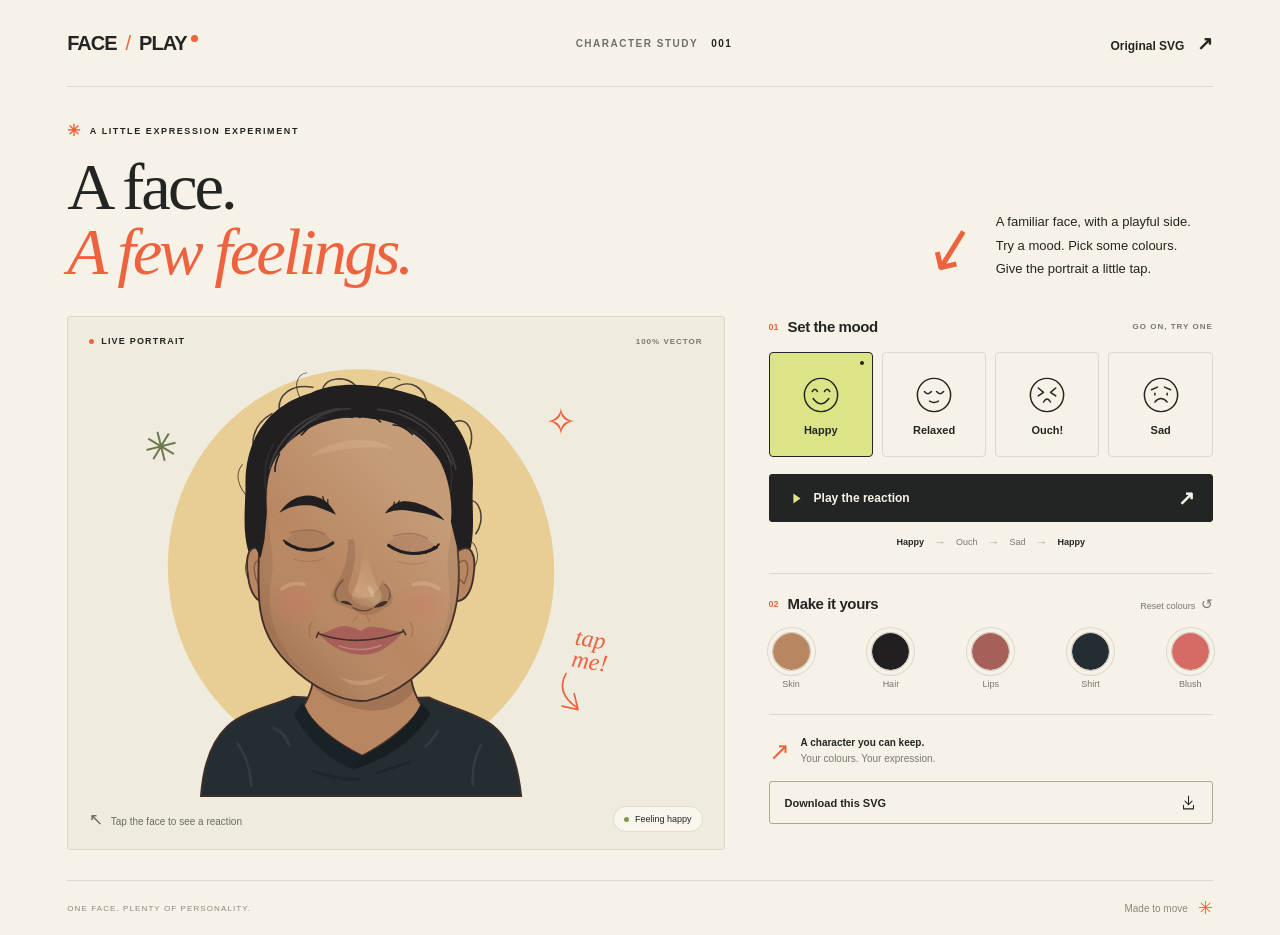
==== index.html @ 2049d08e "Add editable face demo with automatic Pages deployment" ====
<!doctype html>
<html lang="en">
<head>
  <meta charset="utf-8">
  <meta name="viewport" content="width=device-width, initial-scale=1">
  <meta name="theme-color" content="#f7f2e7">
  <meta name="description" content="A playful, editable portrait. Explore expressions, change the palette, and take your character with you.">
  <title>Face / Play — A little character study</title>
  <link rel="stylesheet" href="preview.css">
  <script src="face-rig.js" defer></script>
  <script src="preview.js" defer></script>
</head>
<body>
  <div class="page-shell">
    <header class="masthead">
      <a class="wordmark" href="#main" aria-label="Face Play home">FACE <span>/</span> PLAY<span class="wordmark-dot" aria-hidden="true"></span></a>
      <span class="edition">CHARACTER STUDY <span>001</span></span>
      <a class="source-link" href="portrait.svg" download>Original SVG <span aria-hidden="true">↗</span></a>
    </header>

    <main id="main">
      <section class="intro" aria-labelledby="page-title">
        <div>
          <p class="eyebrow"><span class="tiny-spark" aria-hidden="true">✳</span> A LITTLE EXPRESSION EXPERIMENT</p>
          <h1 id="page-title">A face.<br><em>A few feelings.</em></h1>
        </div>
        <div class="intro-note">
          <span class="note-arrow" aria-hidden="true">↙</span>
          <p>A familiar face, with a playful side.<br>Try a mood. Pick some colours.<br>Give the portrait a little tap.</p>
        </div>
      </section>

      <div class="studio">
        <section class="portrait-panel" aria-label="Interactive portrait">
          <div class="stage-topline"><span><span class="live-dot" aria-hidden="true"></span> LIVE PORTRAIT</span><span class="artwork-label">100% VECTOR</span></div>
          <div class="portrait-stage" id="portrait-stage" role="button" tabindex="0" aria-label="Tap the portrait to play a surprised, sad, then happy reaction" aria-describedby="tap-hint">
            <div class="portrait-halo" aria-hidden="true"></div>
            <span class="stage-doodle doodle-one" aria-hidden="true">✳</span>
            <span class="stage-doodle doodle-two" aria-hidden="true">✧</span>
            <div class="portrait-art"><svg xmlns="http://www.w3.org/2000/svg" id="portrait" width="600" height="720" viewBox="0 0 600 720" fill="none" data-expression="happy" data-side="left" role="img" aria-labelledby="portrait-title portrait-description">
  <title id="portrait-title">A happy caricature portrait</title>
  <desc id="portrait-description">An editable vector caricature with swept-back dark hair, a broad forehead, expressive eyebrows, closed eyes, a rounded nose, a soft smile, and a charcoal T-shirt. Change data-expression to happy, relaxed, slapped, or sad. Every shape is a vector path.</desc>
  <defs>
    <linearGradient id="face-light" x1="382" y1="230" x2="155" y2="450" gradientUnits="userSpaceOnUse">
      <stop stop-color="#fff1d6" stop-opacity=".19"/><stop offset=".6" stop-color="#fff1d6" stop-opacity="0"/><stop offset="1" stop-color="#42291e" stop-opacity=".12"/>
    </linearGradient>
    <linearGradient id="nose-light" x1="323" y1="345" x2="282" y2="411" gradientUnits="userSpaceOnUse">
      <stop stop-color="#ffe6bb" stop-opacity=".03"/><stop offset=".7" stop-color="#ffe6bb" stop-opacity=".27"/><stop offset="1" stop-color="#ffe6bb" stop-opacity=".05"/>
    </linearGradient>
    <radialGradient id="cheek-glow"><stop stop-color="var(--blush, #d66a64)" stop-opacity=".55"/><stop offset="1" stop-color="var(--blush, #d66a64)" stop-opacity="0"/></radialGradient>
    <radialGradient id="impact-glow"><stop stop-color="var(--blush, #d66a64)" stop-opacity=".85"/><stop offset="1" stop-color="var(--blush, #d66a64)" stop-opacity=".15"/></radialGradient>
  </defs>
  <style>
    #portrait { --skin: #b88762; --hair: #211f20; --lips: #a75f59; --shirt: #242d32; --blush: #d66a64; --ink: #422e29; overflow: visible; }
    #portrait .skin { fill: var(--skin); }
    #portrait .hair { fill: var(--hair); }
    #portrait .lips { fill: var(--lips); }
    #portrait .outline { stroke: var(--ink); stroke-width: 3; stroke-linecap: round; stroke-linejoin: round; }
    #portrait .line { stroke: var(--ink); stroke-linecap: round; stroke-linejoin: round; }
    #portrait .hair-line { stroke: var(--hair); stroke-linecap: round; stroke-linejoin: round; }
    #portrait .expression, #portrait .impact { display: none; }
    #portrait[data-expression="happy"] .expression-happy,
    #portrait[data-expression="relaxed"] .expression-relaxed,
    #portrait[data-expression="slapped"] .expression-slapped,
    #portrait[data-expression="sad"] .expression-sad { display: inline; }
    #portrait #head { transform-origin: 300px 555px; transition: transform 350ms cubic-bezier(.2,.75,.25,1); }
    #portrait[data-expression="sad"] #head { transform: translateY(8px) rotate(-2deg); }
    #portrait[data-expression="slapped"] #head { transform: translate(18px, 3px) rotate(7deg) scale(.965, 1.015); transition-duration: 90ms; }
    #portrait[data-expression="slapped"][data-side="right"] #head { transform: translate(-18px, 3px) rotate(-7deg) scale(.965, 1.015); }
    #portrait[data-expression="slapped"] .impact { display: inline; }
    #portrait .cheek-reaction { opacity: 0; transition: opacity 600ms ease; }
    #portrait[data-expression="slapped"][data-side="left"] #cheek-reaction-left,
    #portrait[data-expression="slapped"][data-side="right"] #cheek-reaction-right { opacity: .9; transition-duration: 70ms; }
    #portrait[data-reaction="true"][data-expression="sad"][data-side="left"] #cheek-reaction-left,
    #portrait[data-reaction="true"][data-expression="sad"][data-side="right"] #cheek-reaction-right { opacity: .28; }
    #portrait[data-side="right"] #impact-left, #portrait[data-side="left"] #impact-right { display: none; }
    #portrait[data-crop="head"] #body { display: none; }
    @media (prefers-reduced-motion: reduce) { #portrait #head, #portrait .cheek-reaction { transition: none; } }
  </style>

  <!-- Body is independent from the animated head. Set data-crop="head" to hide it. -->
  <g id="body">
    <path id="shirt" d="M191 562 C161 576 112 585 87 609 C58 636 48 679 45 720 H555 C550 672 536 628 510 608 C484 588 438 578 408 563 L366 564 H234 Z" fill="var(--shirt, #242d32)" stroke="var(--ink, #422e29)" stroke-width="3"/>
    <path id="neck" class="skin outline" d="M225 490 C229 527 222 554 209 576 C219 604 261 637 302 656 C349 631 387 598 396 575 C379 549 376 524 380 489 Z"/>
    <path id="neck-shadow" d="M226 508 C261 543 327 571 380 515 L383 554 C344 605 266 582 226 548 Z" fill="#42291e" opacity=".2"/>
    <path id="collar-left" d="M207 571 C222 606 259 635 302 656 L288 678 C244 660 214 628 193 590 Z" fill="#11191e" opacity=".56"/>
    <path id="collar-right" d="M396 572 C380 609 341 637 302 656 L288 678 C348 658 386 629 411 589 Z" fill="#10181c" opacity=".65"/>
    <path d="M103 636 Q123 663 125 704 M491 639 Q476 666 478 702 M161 612 Q178 618 186 640 M422 617 Q412 633 403 641" stroke="#fff" stroke-opacity=".07" stroke-width="4" stroke-linecap="round"/>
    <path d="M224 681 Q272 696 297 693 M325 683 L376 667" stroke="#11191e" stroke-opacity=".32" stroke-width="5" stroke-linecap="round"/>
  </g>

  <g id="head">
    <!-- Hair mass, ears, and face silhouette retain the same geometry in every expression. -->
    <g id="hair-back">
      <path class="hair" d="M129 351 C109 314 115 268 116 229 C113 152 153 97 220 78 C264 57 329 65 374 78 C445 95 482 157 478 231 C476 270 485 312 465 354 L444 419 L153 425 Z"/>
      <path d="M141 191 C117 161 128 128 158 111 M171 112 C163 80 191 63 223 69 M238 75 C243 50 277 52 290 65 M346 76 C376 48 407 73 405 100 M437 133 C464 106 484 135 473 167 M467 249 C492 244 498 282 483 302" class="hair-line" stroke-width="2.5" opacity=".8"/>
      <path d="M126 251 C100 226 100 205 111 192 M136 332 C112 335 112 364 124 379 M465 308 C492 319 489 348 475 363 M203 86 C191 63 200 48 213 46 M324 72 C333 51 350 50 362 57" class="hair-line" stroke-width="1.6" opacity=".7"/>
    </g>
    <g id="ears">
      <path id="ear-left" class="skin outline" d="M151 334 C121 310 115 337 120 370 C123 396 134 415 153 411 L165 369 Z"/>
      <path id="ear-right" class="skin outline" d="M449 334 C477 310 484 339 479 370 C476 395 465 413 447 409 L436 370 Z"/>
      <path d="M145 350 C125 334 128 366 136 382 Q147 369 149 389 M455 349 C474 334 472 365 464 382 Q453 367 451 389" class="line" stroke-width="2.5" opacity=".46"/>
    </g>
    <g id="face">
      <path id="face-base" class="skin outline" d="M152 203 C161 153 223 115 289 116 C360 110 420 148 441 203 C454 237 454 283 454 331 C459 384 452 437 430 477 C407 518 359 558 310 568 C269 573 218 544 184 509 C148 474 137 435 137 390 C135 348 140 309 139 275 C139 247 142 221 152 203 Z"/>
      <path id="face-lighting" d="M152 203 C161 153 223 115 289 116 C360 110 420 148 441 203 C454 237 454 283 454 331 C459 384 452 437 430 477 C407 518 359 558 310 568 C269 573 218 544 184 509 C148 474 137 435 137 390 C135 348 140 309 139 275 C139 247 142 221 152 203 Z" fill="url(#face-light)"/>
      <path id="temple-shade-left" d="M154 205 C144 277 161 317 159 360 C143 439 171 491 217 529 C171 505 144 459 139 413 C131 359 144 312 139 273 Q139 230 154 205 Z" fill="#543526" opacity=".12"/>
      <path id="temple-shade-right" d="M435 199 C462 269 432 320 439 370 C451 432 421 496 385 527 C437 492 460 430 454 365 C452 306 460 245 435 199 Z" fill="#543526" opacity=".1"/>
      <path id="forehead-highlight" d="M218 180 C247 151 319 143 353 168 C317 160 260 166 218 180 Z" fill="#ffe6c1" opacity=".13"/>
      <path id="chin-highlight" d="M264 530 Q306 545 344 524 Q315 551 282 541 Z" fill="#ffe6c1" opacity=".19"/>
    </g>
    <g id="hair-front">
      <path class="hair" d="M132 325 C120 272 126 230 128 209 C134 137 179 94 247 83 C298 71 355 79 393 98 C448 123 472 163 471 219 C469 250 463 296 454 328 L443 283 C447 247 437 206 424 184 C397 145 358 121 316 119 C256 109 206 134 179 163 C151 191 148 227 150 268 L146 313 L140 341 Z"/>
      <path d="M154 199 C170 143 214 110 265 103 M181 161 C206 122 247 104 282 103 M327 104 C383 111 425 142 445 191 M362 105 C413 124 442 159 451 199" stroke="#fff" stroke-opacity=".12" stroke-width="3" stroke-linecap="round"/>
      <path d="M148 232 Q143 189 160 160 M442 235 Q449 204 438 178 M198 141 Q223 118 241 117 M375 134 Q397 145 410 162" stroke="#fff" stroke-opacity=".08" stroke-width="2" stroke-linecap="round"/>
      <path d="M205 145 Q223 123 251 120 M247 121 Q269 109 286 117 M297 117 Q313 108 331 124 M351 129 Q365 128 382 144 M170 175 Q162 192 163 203" class="hair-line" stroke-width="2.5"/>
    </g>
    <g id="cheeks">
      <ellipse id="cheek-left" cx="198" cy="412" rx="49" ry="38" fill="url(#cheek-glow)" opacity=".47"/>
      <ellipse id="cheek-right" cx="400" cy="413" rx="46" ry="35" fill="url(#cheek-glow)" opacity=".4"/>
      <path d="M174 390 Q189 378 209 383 M384 383 Q407 377 424 390" stroke="#ffe7ca" stroke-width="6" stroke-opacity=".19" stroke-linecap="round"/>
      <g id="cheek-reaction-left" class="cheek-reaction">
        <ellipse cx="184" cy="405" rx="42" ry="32" fill="url(#impact-glow)"/>
        <path d="M165 394 L161 407 M178 392 L174 408 M191 394 L187 409" stroke="var(--blush, #d66a64)" stroke-width="4" stroke-linecap="round"/>
      </g>
      <g id="cheek-reaction-right" class="cheek-reaction">
        <ellipse cx="413" cy="405" rx="39" ry="31" fill="url(#impact-glow)"/>
        <path d="M401 394 L397 407 M414 392 L410 408 M427 394 L423 409" stroke="var(--blush, #d66a64)" stroke-width="4" stroke-linecap="round"/>
      </g>
    </g>

    <g id="brows" transform="translate(0 -25)">
      <g class="expression expression-happy expression-relaxed">
        <path id="brow-left-happy" class="hair" d="M170 294 C186 268 214 260 236 271 Q250 277 260 297 C240 288 224 280 210 282 Q188 282 170 294 Z"/>
        <path id="brow-right-happy" class="hair" d="M338 295 C353 272 373 273 391 279 Q418 287 433 306 C409 295 396 294 383 292 Q360 286 338 295 Z"/>
        <path d="M242 279 L239 268 M247 282 L247 273 M351 285 L353 277 M357 282 L361 275" class="hair-line" stroke-width="2"/>
      </g>
      <g class="expression expression-slapped">
        <path id="brow-left-slapped" class="hair" d="M173 284 Q216 278 260 307 L255 319 Q209 296 173 294 Z"/>
        <path id="brow-right-slapped" class="hair" d="M337 309 Q382 274 427 288 L431 298 Q389 290 342 320 Z"/>
      </g>
      <g class="expression expression-sad">
        <path id="brow-left-sad" class="hair" d="M169 307 C192 297 218 283 244 268 Q254 270 259 285 C228 286 198 306 169 313 Z"/>
        <path id="brow-right-sad" class="hair" d="M339 280 Q341 269 351 270 C373 289 399 302 428 311 L432 318 Q378 306 339 288 Z"/>
      </g>
    </g>

    <g id="eyes" transform="translate(0 -14)">
      <g class="expression expression-happy">
        <g id="eye-left-happy">
          <path d="M178 332 C189 307 233 301 257 330 Q219 353 178 332 Z" fill="#684538" opacity=".15"/>
          <path d="M181 331 C201 345 233 347 255 331" class="hair-line" stroke-width="5"/>
          <path d="M184 333 L177 327 M191 337 L185 333 M198 341 L194 336" class="hair-line" stroke-width="3"/>
          <path d="M188 315 Q217 304 243 317" class="line" stroke-width="2" opacity=".28"/>
          <path d="M193 357 Q220 365 242 355" class="line" stroke-width="1.5" opacity=".2"/>
        </g>
        <g id="eye-right-happy">
          <path d="M341 334 C359 312 397 309 422 340 Q385 359 341 334 Z" fill="#684538" opacity=".14"/>
          <path d="M344 335 C367 351 396 352 420 338" class="hair-line" stroke-width="5"/>
          <path d="M418 339 L424 333 M410 343 L417 337 M403 347 L409 342" class="hair-line" stroke-width="3"/>
          <path d="M352 320 Q381 310 406 324" class="line" stroke-width="2" opacity=".28"/>
          <path d="M358 360 Q385 370 405 360" class="line" stroke-width="1.5" opacity=".2"/>
        </g>
      </g>
      <g class="expression expression-relaxed">
        <g id="eye-left-relaxed">
          <path d="M180 335 Q218 312 255 336 Q216 349 180 335 Z" fill="#684538" opacity=".16"/>
          <path d="M180 335 Q219 345 255 335 M182 336 L176 331 M190 338 L185 333" class="hair-line" stroke-width="4"/>
          <path d="M190 321 Q220 312 245 323" class="line" stroke-width="2" opacity=".25"/>
        </g>
        <g id="eye-right-relaxed">
          <path d="M343 338 Q382 317 421 341 Q382 354 343 338 Z" fill="#684538" opacity=".16"/>
          <path d="M343 338 Q381 351 421 341 M419 341 L425 336 M410 345 L416 340" class="hair-line" stroke-width="4"/>
          <path d="M354 325 Q382 317 410 329" class="line" stroke-width="2" opacity=".25"/>
        </g>
      </g>
      <g class="expression expression-slapped">
        <g id="eye-left-slapped"><path d="M188 325 L240 344 L190 355" class="hair-line" stroke-width="5"/><path d="M175 340 L165 335 M174 350 L163 354" class="line" stroke-width="2.5" opacity=".65"/></g>
        <g id="eye-right-slapped"><path d="M410 328 L361 346 L409 360" class="hair-line" stroke-width="5"/><path d="M426 343 L437 339 M427 353 L438 359" class="line" stroke-width="2.5" opacity=".65"/></g>
      </g>
      <g class="expression expression-sad">
        <g id="eye-left-sad"><path d="M180 342 Q216 362 254 331" class="hair-line" stroke-width="4.5"/><path d="M180 342 L174 337 M189 346 L183 341" class="hair-line" stroke-width="3"/><path d="M190 361 Q222 373 245 355" class="line" stroke-width="2" opacity=".25"/></g>
        <g id="eye-right-sad"><path d="M345 333 Q383 367 421 347" class="hair-line" stroke-width="4.5"/><path d="M419 348 L425 343 M411 351 L417 346" class="hair-line" stroke-width="3"/><path d="M356 358 Q386 376 411 365" class="line" stroke-width="2" opacity=".25"/></g>
      </g>
    </g>

    <g id="nose">
      <path id="nose-shadow" d="M279 311 C280 347 271 368 257 388 C249 400 253 413 269 417 Q280 420 290 425 Q311 441 338 420 C350 417 354 405 347 397 Q337 388 335 375 C328 397 309 410 290 403 C275 398 280 384 285 369 C292 344 292 324 288 312 Z" fill="#573726" opacity=".19"/>
      <path id="nose-highlight" d="M305 310 C314 331 314 364 326 386 C335 397 337 409 320 417 C308 421 295 416 287 409 C281 401 292 391 295 376 Q305 343 305 310 Z" fill="url(#nose-light)"/>
      <path id="nose-contour" d="M271 376 C259 389 254 400 263 409 M338 383 Q351 396 344 407" class="line" stroke-width="2.8" opacity=".45"/>
      <path id="nostril-left" d="M266 411 Q277 405 287 417 Q276 415 266 411 Z" fill="var(--ink, #422e29)"/>
      <path id="nostril-right" d="M320 420 Q332 407 343 410 Q338 419 320 420 Z" fill="var(--ink, #422e29)"/>
      <path id="nose-tip" d="M287 420 Q302 429 317 422" class="line" stroke-width="2.2" opacity=".65"/>
      <path d="M313 389 Q319 395 318 401" stroke="#ffe4bc" stroke-width="6" stroke-opacity=".28" stroke-linecap="round"/>
    </g>
    <g id="philtrum"><path d="M294 433 Q292 439 287 442 M309 433 L314 442" class="line" stroke-width="2" opacity=".19"/></g>

    <g id="mouth" transform="translate(30 0) scale(.9 1)">
      <g id="mouth-happy" class="expression expression-happy">
        <path id="lip-upper-happy" class="lips" d="M225 462 C243 461 257 446 278 450 Q291 452 300 457 Q311 448 325 451 C344 451 356 459 375 458 C352 474 325 478 300 477 Q256 478 225 462 Z"/>
        <path id="lip-lower-happy" class="lips" d="M226 462 Q297 489 375 458 C353 480 330 497 300 495 Q256 493 226 462 Z"/>
        <path d="M226 462 Q297 484 375 458" class="line" stroke-width="2.6"/>
        <path d="M261 481 Q299 493 336 480" stroke="#ffcfbd" stroke-opacity=".3" stroke-width="2.5" stroke-linecap="round"/>
        <path d="M225 459 L221 467 M374 455 L379 463" class="line" stroke-width="2.7"/>
        <path d="M213 443 Q205 455 210 466 M387 443 Q395 455 389 466" class="line" stroke-width="2" opacity=".24"/>
      </g>
      <g id="mouth-relaxed" class="expression expression-relaxed">
        <path class="lips" d="M235 468 C253 457 271 449 288 456 Q299 463 310 457 Q329 452 364 467 Q301 481 235 468 Z"/>
        <path class="lips" d="M235 468 Q299 482 364 467 Q340 492 300 490 Q263 490 235 468 Z"/>
        <path d="M235 468 Q300 477 364 467" class="line" stroke-width="2.8"/>
        <path d="M275 482 Q301 488 329 481" stroke="#ffcfbd" stroke-width="3" stroke-opacity=".35" stroke-linecap="round"/>
      </g>
      <g id="mouth-slapped" class="expression expression-slapped">
        <path class="lips" d="M280 468 C291 450 329 448 345 464 C355 477 334 503 314 502 C290 502 273 485 280 468 Z"/>
        <path d="M289 471 C302 458 327 456 337 467 C341 479 327 493 313 493 C299 493 285 481 289 471 Z" fill="var(--ink, #422e29)"/>
        <path d="M302 489 Q317 480 330 485 Q318 498 302 489 Z" class="lips"/>
        <path d="M288 508 Q305 513 319 507" class="line" stroke-width="2" opacity=".25"/>
      </g>
      <g id="mouth-sad" class="expression expression-sad">
        <path class="lips" d="M239 489 C257 468 273 459 291 464 Q300 468 309 464 C327 459 344 469 361 490 Q300 476 239 489 Z"/>
        <path class="lips" d="M239 489 Q300 471 361 490 C343 495 330 501 303 499 Q270 498 239 489 Z"/>
        <path d="M239 489 Q300 466 361 490" class="line" stroke-width="3"/>
        <path d="M279 492 Q300 497 322 492" stroke="#ffcfbd" stroke-width="3" stroke-opacity=".4" stroke-linecap="round"/>
        <path d="M240 486 L237 493 M360 487 L364 494" class="line" stroke-width="3"/>
      </g>
    </g>
    <g id="effects" class="impact" stroke-linecap="round" stroke-linejoin="round">
      <g id="impact-left" stroke="#ee7548" stroke-width="5">
        <path d="M99 367 L79 356 M94 389 L68 388 M99 411 L79 423"/>
        <path d="M84 308 L89 319 L101 320 L92 328 L94 340 L84 334 L74 340 L76 328 L67 320 L79 319 Z" fill="#f7c85d" stroke-width="2.5"/>
      </g>
      <g id="impact-right" stroke="#ee7548" stroke-width="5">
        <path d="M501 367 L521 356 M506 389 L532 388 M501 411 L521 423"/>
        <path d="M516 308 L521 319 L533 320 L524 328 L526 340 L516 334 L506 340 L508 328 L499 320 L511 319 Z" fill="#f7c85d" stroke-width="2.5"/>
      </g>
    </g>
  </g>
</svg>
</div>
            <span class="tap-sticker" aria-hidden="true">tap<br>me!<svg viewBox="0 0 42 36"><path d="M4 4 Q6 26 32 26 M22 16 L34 27 19 33"/></svg></span>
          </div>
          <div class="stage-bottomline"><p id="tap-hint"><span aria-hidden="true">↖</span> Tap the face to see a reaction</p><span class="mood-pill" id="mood-pill"><span class="mood-light" aria-hidden="true"></span><span id="mood-label">Feeling happy</span></span></div>
        </section>

        <aside class="controls" aria-label="Portrait controls">
          <section class="control-section expressions-section" aria-labelledby="expression-heading">
            <div class="section-heading"><h2 id="expression-heading"><span class="section-number">01</span> Set the mood</h2><span class="small-caption">GO ON, TRY ONE</span></div>
            <div class="expression-grid" role="group" aria-label="Expression">
              <button type="button" class="expression-button is-active" data-expression="happy" aria-pressed="true"><svg viewBox="0 0 48 48" aria-hidden="true"><circle cx="24" cy="24" r="19"/><path d="M14 20q3-5 6 0m8 0q3-5 6 0M15 28q9 12 18 0"/></svg><span>Happy</span><span class="expression-dot" aria-hidden="true"></span></button>
              <button type="button" class="expression-button" data-expression="relaxed" aria-pressed="false"><svg viewBox="0 0 48 48" aria-hidden="true"><circle cx="24" cy="24" r="19"/><path d="M13 20q4 5 8 0m6 0q4 5 8 0M19 31q5 3 10 0"/></svg><span>Relaxed</span><span class="expression-dot" aria-hidden="true"></span></button>
              <button type="button" class="expression-button" data-expression="slapped" aria-pressed="false"><svg viewBox="0 0 48 48" aria-hidden="true"><circle cx="24" cy="24" r="19"/><path d="m14 16 6 5-6 4m20-9-6 5 6 4M20 32q4-7 8 0"/></svg><span>Ouch!</span><span class="expression-dot" aria-hidden="true"></span></button>
              <button type="button" class="expression-button" data-expression="sad" aria-pressed="false"><svg viewBox="0 0 48 48" aria-hidden="true"><circle cx="24" cy="24" r="19"/><path d="m13 18 7-3m8 0 7 3M17 32q7-8 14 0M17 22v2m14-2v2"/></svg><span>Sad</span><span class="expression-dot" aria-hidden="true"></span></button>
            </div>
            <button type="button" class="reaction-button" id="play-reaction"><svg viewBox="0 0 24 24" aria-hidden="true"><path d="m9 5 10 7-10 7Z"/></svg><span>Play the reaction</span><span class="reaction-arrow" aria-hidden="true">↗</span></button>
            <p class="sequence" aria-label="Reaction sequence: Happy, ouch, sad, happy"><span data-step="happy">Happy</span><span aria-hidden="true">→</span><span data-step="slapped">Ouch</span><span aria-hidden="true">→</span><span data-step="sad">Sad</span><span aria-hidden="true">→</span><span data-step="happy">Happy</span></p>
          </section>

          <section class="control-section palette-section" aria-labelledby="palette-heading">
            <div class="section-heading"><h2 id="palette-heading"><span class="section-number">02</span> Make it yours</h2><button type="button" class="text-button" id="reset-palette">Reset colours <span aria-hidden="true">↺</span></button></div>
            <div class="palette-grid">
              <label class="colour-control"><input type="color" name="skin" value="#b88762" aria-label="Skin colour"><span>Skin</span></label>
              <label class="colour-control"><input type="color" name="hair" value="#211f20" aria-label="Hair colour"><span>Hair</span></label>
              <label class="colour-control"><input type="color" name="lips" value="#a75f59" aria-label="Lip colour"><span>Lips</span></label>
              <label class="colour-control"><input type="color" name="shirt" value="#242d32" aria-label="Shirt colour"><span>Shirt</span></label>
              <label class="colour-control"><input type="color" name="blush" value="#d66a64" aria-label="Blush colour"><span>Blush</span></label>
            </div>
          </section>

          <div class="takeaway">
            <div class="takeaway-copy"><span class="takeaway-icon" aria-hidden="true">↗</span><p><strong>A character you can keep.</strong><br>Your colours. Your expression.</p></div>
            <button type="button" class="export-button" id="export-svg">Download this SVG <svg viewBox="0 0 24 24" aria-hidden="true"><path d="M12 3v12m-5-5 5 5 5-5M5 16v5h14v-5"/></svg></button>
          </div>
        </aside>
      </div>
      <p id="announcer" class="sr-only" role="status" aria-live="polite" aria-atomic="true"></p>
    </main>

    <footer class="footer"><span>ONE FACE. PLENTY OF PERSONALITY.</span><span>Made to move <span class="footer-spark" aria-hidden="true">✳</span></span></footer>
  </div>
</body>
</html>
---- preview.css ----
:root{--paper:#f7f2e7;--ink:#222523;--muted:#78786c;--line:#dcd8cc;--orange:#ed633f;--lime:#dde487;--panel:#eee8da;--serif:Georgia,'Times New Roman',serif;--sans:'Avenir Next',Avenir,'Trebuchet MS',sans-serif}
*{box-sizing:border-box}body{margin:0;background:var(--paper);color:var(--ink);font-family:var(--sans);-webkit-font-smoothing:antialiased}button,input,a{-webkit-tap-highlight-color:transparent}button,a,input{touch-action:manipulation}button{font:inherit;color:inherit;cursor:pointer}a{color:inherit;text-decoration:none}button:focus-visible,a:focus-visible,input:focus-visible,.portrait-stage:focus-visible{outline:3px solid var(--orange);outline-offset:5px}button:disabled{cursor:wait}.page-shell{max-width:1440px;margin:auto;padding:0 5.25%}.masthead{height:87px;display:flex;align-items:center;justify-content:space-between;border-bottom:1px solid var(--line)}.wordmark{display:flex;align-items:center;gap:9px;font-weight:800;font-size:20px;letter-spacing:-1px}.wordmark>span:first-child{color:var(--orange);font-weight:500}.wordmark-dot{display:inline-block;width:7px;height:7px;background:var(--orange);border-radius:50%;margin:0 0 9px -5px}.edition{font-size:10px;letter-spacing:1.5px;font-weight:650;color:#6e7165}.edition span{color:var(--ink);margin-left:9px}.source-link{font-size:12px;font-weight:600}.source-link span{font-size:19px;margin-left:9px}.intro{display:flex;justify-content:space-between;align-items:center;padding:36px 0 32px}.eyebrow{font-size:9px;font-weight:700;letter-spacing:1.6px;margin:0 0 15px;display:flex;gap:8px;align-items:center}.tiny-spark{font-size:16px;color:var(--orange);line-height:1}h1{font-family:var(--serif);font-weight:400;font-size:clamp(56px,5.2vw,76px);line-height:.98;letter-spacing:-3px;margin:0}h1 em{font-weight:400;color:var(--orange)}.intro-note{display:flex;align-items:flex-start;gap:19px;align-self:flex-end;padding:0 22px 4px 0;max-width:395px}.intro-note p{font-size:13px;line-height:1.8;margin:0}.note-arrow{font-family:var(--serif);font-size:61px;line-height:1;transform:rotate(-13deg);color:var(--orange);margin-top:8px}.studio{display:grid;grid-template-columns:minmax(0,1.48fr) minmax(315px,1fr);gap:44px;align-items:start}.portrait-panel{border:1px solid var(--line);background:#f0ebdf;position:relative;overflow:hidden;border-radius:3px}.stage-topline,.stage-bottomline{display:flex;align-items:center;justify-content:space-between;position:relative;z-index:2}.stage-topline{padding:19px 21px 0;font-size:9px;letter-spacing:1.2px;font-weight:650}.stage-topline>span:first-child{display:flex;align-items:center;gap:7px}.live-dot{background:var(--orange);width:5px;height:5px;border-radius:50%}.artwork-label{font-size:8px;color:var(--muted);letter-spacing:1px}.portrait-stage{position:relative;isolation:isolate;aspect-ratio:1.3/1;min-height:350px;max-height:450px;display:flex;align-items:center;justify-content:center;cursor:pointer;outline-offset:-6px;user-select:none}.portrait-halo{position:absolute;width:66%;height:89%;border-radius:50%;background:#e8ce94;z-index:-1;transform:rotate(-9deg);top:5%}.portrait-art{position:absolute;inset:-2px 17% 0;display:flex;align-items:center;justify-content:center;pointer-events:none;transform-origin:center 80%}.portrait-art>svg{display:block;max-width:100%;width:100%;height:100%;overflow:visible}.stage-doodle{position:absolute;z-index:1;color:#6c794f}.doodle-one{font-size:41px;left:13%;top:17%;transform:rotate(-14deg)}.doodle-two{font-size:38px;right:13%;top:12%;color:var(--orange)}.tap-sticker{font-family:var(--serif);font-size:24px;line-height:.9;font-style:italic;position:absolute;right:8%;bottom:18%;transform:rotate(9deg);color:var(--orange)}.tap-sticker svg{display:block;width:42px;height:36px;fill:none;stroke:currentColor;stroke-width:1.7;stroke-linecap:round;stroke-linejoin:round;margin:7px 0 0 -15px;transform:rotate(25deg)}.stage-bottomline{padding:10px 21px 17px;gap:10px}.stage-bottomline p{font-size:10px;color:#686d61;margin:0}.stage-bottomline p span{font-size:17px;margin-right:5px}.mood-pill{white-space:nowrap;background:#f9f6ed;display:flex;align-items:center;gap:6px;padding:7px 10px;border:1px solid #e2dccd;border-radius:30px;font-size:9px}.mood-light{width:5px;height:5px;border-radius:50%;background:#849647}.controls{padding:2px 0 0}.section-heading{display:flex;align-items:center;justify-content:space-between;gap:10px;margin-bottom:17px}.section-heading h2{font-size:15px;font-weight:600;margin:0;letter-spacing:-.4px;display:flex;align-items:center;gap:9px}.section-number{font-size:9px;color:var(--orange);font-weight:650;letter-spacing:0}.small-caption{font-size:8px;font-weight:650;color:var(--muted);letter-spacing:1px}.expression-grid{display:grid;grid-template-columns:repeat(4,minmax(0,1fr));gap:9px}.expression-button{position:relative;border:1px solid var(--line);background:transparent;border-radius:4px;min-height:105px;display:flex;align-items:center;justify-content:center;flex-direction:column;gap:8px;transition:background .18s,border-color .18s,transform .18s}.expression-button>svg{width:42px;height:42px;fill:none;stroke:currentColor;stroke-width:1.7;stroke-linecap:round;stroke-linejoin:round}.expression-button>span:not(.expression-dot){font-size:11px;font-weight:600}.expression-button:hover{background:#ece8dc;transform:translateY(-2px)}.expression-button.is-active{background:var(--lime);border-color:var(--ink)}.expression-dot{position:absolute;top:8px;right:8px;width:4px;height:4px;border-radius:50%;background:var(--ink);opacity:0}.is-active .expression-dot{opacity:1}.reaction-button{width:100%;border:1px solid var(--ink);background:var(--ink);color:var(--paper);border-radius:3px;min-height:48px;display:flex;align-items:center;gap:10px;justify-content:center;margin-top:17px;padding:0 17px;font-size:12px;font-weight:600;transition:background .18s,transform .18s}.reaction-button:hover{background:#3c4138;transform:translateY(-1px)}.reaction-button>svg{width:17px;height:17px;fill:var(--lime)}.reaction-arrow{font-size:20px;margin-left:auto}.reaction-button>span:nth-child(2){margin-right:auto}.sequence{display:flex;align-items:center;justify-content:center;gap:10px;font-size:9px;color:#787a6f;margin:13px 0 0}.sequence>span[aria-hidden]{font-size:12px;color:#aaa996}.sequence>span.is-current{color:var(--ink);font-weight:700}.palette-section{border-top:1px solid var(--line);padding-top:21px;margin-top:24px}.palette-section .section-heading{margin-bottom:20px}.text-button{border:0;background:none;padding:0;font-size:9px;color:var(--muted)}.text-button:hover{color:var(--ink)}.text-button span{font-size:14px;margin-left:3px}.palette-grid{display:flex;gap:20px;justify-content:space-between;padding:0 3px}.colour-control{display:flex;flex-direction:column;align-items:center;gap:8px;cursor:pointer}.colour-control input{padding:0;border:1px solid #ccc7b9;width:39px;height:39px;border-radius:50%;overflow:hidden;cursor:pointer;background:none;box-shadow:0 0 0 4px var(--paper),0 0 0 5px var(--line)}.colour-control input::-webkit-color-swatch-wrapper{padding:0}.colour-control input::-webkit-color-swatch{border:0;border-radius:50%}.colour-control input::-moz-color-swatch{border:0;border-radius:50%}.colour-control>span{font-size:9px;color:#74776b}.takeaway{border-top:1px solid var(--line);margin-top:25px;padding-top:20px}.takeaway-copy{display:flex;align-items:center;gap:11px;margin-bottom:14px}.takeaway-icon{font-size:25px;line-height:1;color:var(--orange)}.takeaway-copy p{font-size:10px;line-height:1.6;color:var(--muted);margin:0}.takeaway-copy strong{font-weight:600;color:var(--ink)}.export-button{display:flex;align-items:center;justify-content:space-between;padding:12px 15px;width:100%;background:transparent;border:1px solid #aaa99a;font-size:11px;font-weight:650;border-radius:3px;transition:background .18s}.export-button:hover{background:#ece6d8}.export-button>svg{width:17px;height:17px;fill:none;stroke:currentColor;stroke-width:1.5;stroke-linecap:round;stroke-linejoin:round}.footer{display:flex;justify-content:space-between;align-items:center;border-top:1px solid var(--line);margin-top:30px;min-height:55px;font-size:8px;letter-spacing:1.1px;color:#888a7c}.footer>span:last-child{letter-spacing:0;font-size:10px;display:flex;align-items:center;gap:10px}.footer-spark{font-size:18px;color:var(--orange)}.sr-only{position:absolute;width:1px;height:1px;padding:0;margin:-1px;overflow:hidden;clip:rect(0,0,0,0);white-space:nowrap;border:0}.portrait-panel[data-expression="slapped"] .mood-light{background:var(--orange)}.portrait-panel[data-expression="sad"] .mood-light{background:#8293a1}.portrait-panel[data-expression="relaxed"] .mood-light{background:#9b8bab}
@media(min-width:1500px){.page-shell{padding-left:70px;padding-right:70px}.intro{padding-top:44px;padding-bottom:38px}.portrait-stage{max-height:490px}}
@media(max-width:1050px){.page-shell{padding:0 4%}.studio{gap:28px;grid-template-columns:minmax(0,1.2fr) minmax(305px,1fr)}h1{font-size:62px}.intro-note{padding-right:0}.portrait-stage{min-height:370px;aspect-ratio:1.08/1}.portrait-art{inset:5px 6% 0}.portrait-halo{width:78%;height:81%;top:10%}.tap-sticker{right:5%;font-size:22px}.doodle-one{left:7%}.doodle-two{right:7%}.stage-topline{padding:16px 15px 0}.stage-bottomline{padding:10px 13px 15px;gap:5px}.stage-bottomline p{font-size:8px}.mood-pill{font-size:8px;padding:6px 8px}.expression-grid{gap:6px}.expression-button{min-height:96px}.expression-button>svg{width:38px;height:38px}.small-caption{font-size:7px;letter-spacing:.7px}.palette-grid{gap:13px}}
@media(max-width:760px){.page-shell{padding:0 6%}.masthead{height:70px}.wordmark{font-size:18px}.edition{font-size:8px;letter-spacing:1px}.source-link{display:none}.intro{padding:29px 0 26px;align-items:flex-end}.eyebrow{font-size:7px;letter-spacing:1.1px;gap:5px;margin-bottom:12px}.tiny-spark{font-size:12px}h1{font-size:clamp(49px,9vw,67px);letter-spacing:-2px}.intro-note{max-width:180px;padding:0 0 3px;gap:7px}.intro-note p{font-size:10px;line-height:1.7}.note-arrow{font-size:37px;margin-top:1px}.studio{grid-template-columns:1fr;gap:28px}.portrait-stage{min-height:0;max-height:440px;aspect-ratio:1.22/1}.portrait-art{inset:0 13%}.portrait-halo{width:64%;height:89%;top:5%}.doodle-one{left:12%}.doodle-two{right:13%}.tap-sticker{right:9%;bottom:19%}.stage-bottomline{padding:10px 17px 15px}.stage-bottomline p{font-size:10px}.mood-pill{font-size:9px}.stage-topline{padding:16px 17px 0}.controls{padding-top:0}.section-heading h2{font-size:16px}.small-caption{font-size:8px;letter-spacing:1px}.expression-grid{gap:10px}.expression-button{min-height:101px}.expression-button>svg{width:40px;height:40px}.reaction-button{min-height:49px}.palette-grid{justify-content:flex-start;gap:31px;padding:0 6px}.palette-section{margin-top:23px;padding-top:20px}.takeaway{margin-top:25px}.takeaway-copy{margin-bottom:13px}.takeaway-copy p{font-size:11px}.export-button{padding:14px 15px;font-size:12px}.footer{margin-top:28px;min-height:57px;font-size:6px;letter-spacing:.8px}.footer>span:last-child{font-size:9px}}
@media(max-width:440px){.intro-note{display:none}.intro{padding:27px 0 24px}h1{font-size:59px}.portrait-stage{aspect-ratio:1.04/1}.portrait-art{inset:2px 4% 0}.portrait-halo{width:79%;height:83%;top:8%}.stage-doodle.doodle-one{left:6%;top:16%;font-size:33px}.stage-doodle.doodle-two{right:8%;top:11%;font-size:29px}.tap-sticker{font-size:22px;right:4%;bottom:15%}.stage-bottomline{padding:9px 12px 14px}.stage-bottomline p{font-size:8px}.stage-bottomline p span{font-size:14px;margin-right:2px}.mood-pill{font-size:8px;padding:6px 8px}.expression-grid{gap:7px}.expression-button{min-height:94px}.expression-button>svg{width:36px;height:36px}.expression-button>span:not(.expression-dot){font-size:10px}.palette-grid{justify-content:space-between;gap:15px}.colour-control input{height:37px;width:37px}.edition{font-size:7px}.section-heading h2{font-size:15px}}
@media(prefers-reduced-motion:reduce){*,*::before,*::after{animation:none!important;transition:none!important;scroll-behavior:auto!important}}
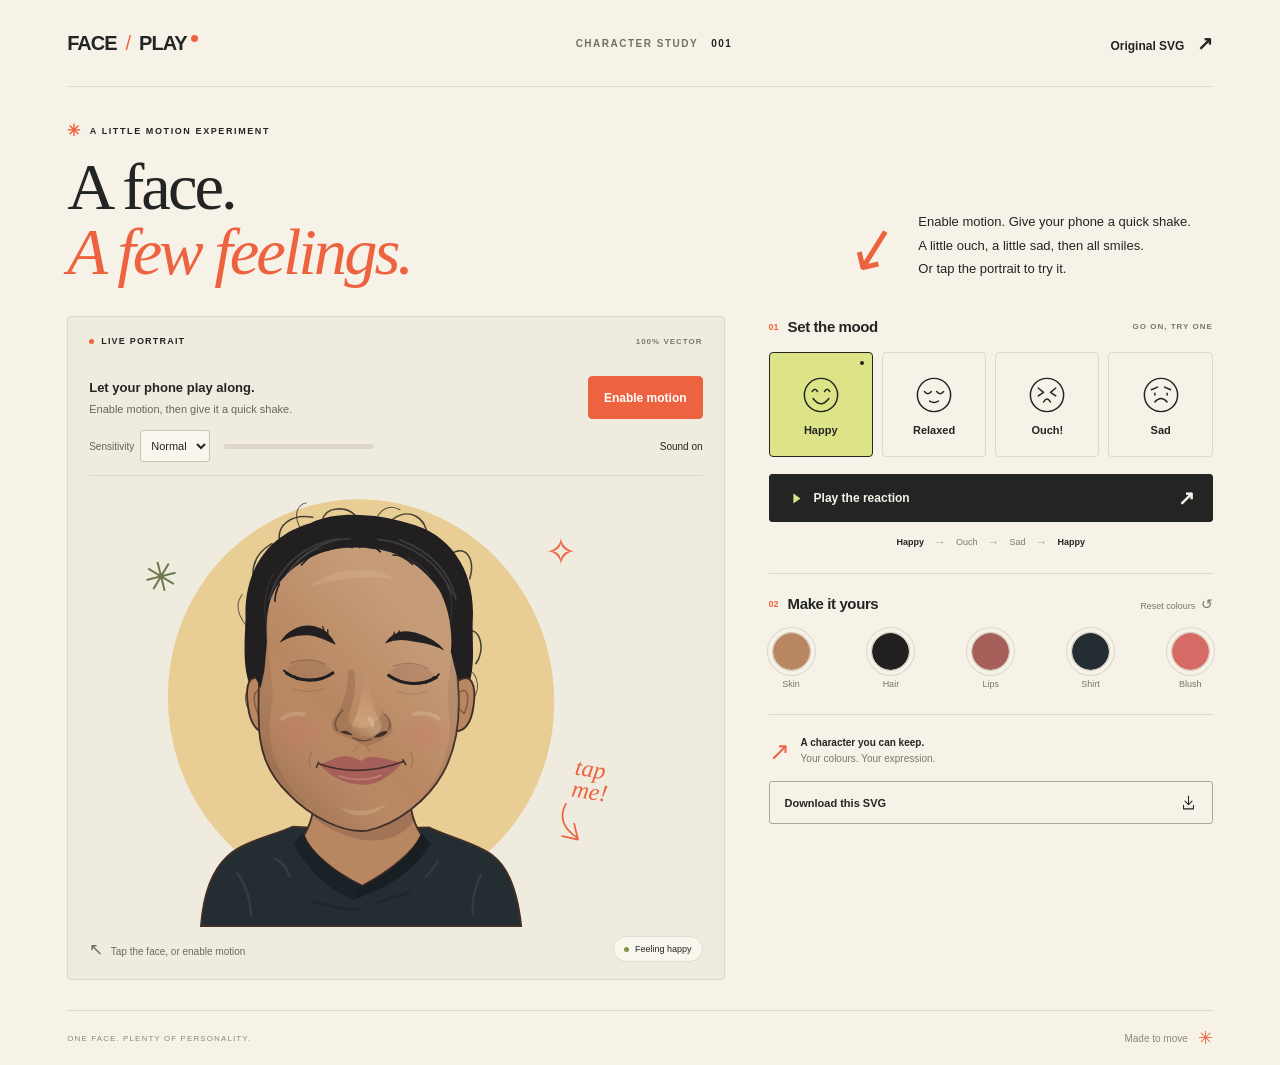
==== commit 3dd4dc3f: "React to phone motion with permission and sensitivity controls" ====
--- a/index.html
+++ b/index.html
@@ -6,9 +6,10 @@
   <meta name="theme-color" content="#f7f2e7">
   <meta name="description" content="A playful, editable portrait. Explore expressions, change the palette, and take your character with you.">
   <title>Face / Play — A little character study</title>
-  <link rel="stylesheet" href="preview.css">
-  <script src="face-rig.js" defer></script>
-  <script src="preview.js" defer></script>
+  <link rel="stylesheet" href="preview.css?v=motion-1">
+  <script src="face-rig.js?v=motion-1" defer></script>
+  <script src="motion-input.js?v=motion-1" defer></script>
+  <script src="preview.js?v=motion-1" defer></script>
 </head>
 <body>
   <div class="page-shell">
@@ -21,18 +22,29 @@
     <main id="main">
       <section class="intro" aria-labelledby="page-title">
         <div>
-          <p class="eyebrow"><span class="tiny-spark" aria-hidden="true">✳</span> A LITTLE EXPRESSION EXPERIMENT</p>
+          <p class="eyebrow"><span class="tiny-spark" aria-hidden="true">✳</span> A LITTLE MOTION EXPERIMENT</p>
           <h1 id="page-title">A face.<br><em>A few feelings.</em></h1>
         </div>
         <div class="intro-note">
           <span class="note-arrow" aria-hidden="true">↙</span>
-          <p>A familiar face, with a playful side.<br>Try a mood. Pick some colours.<br>Give the portrait a little tap.</p>
+          <p>Enable motion. Give your phone a quick shake.<br>A little ouch, a little sad, then all smiles.<br>Or tap the portrait to try it.</p>
         </div>
       </section>
 
       <div class="studio">
         <section class="portrait-panel" aria-label="Interactive portrait">
           <div class="stage-topline"><span><span class="live-dot" aria-hidden="true"></span> LIVE PORTRAIT</span><span class="artwork-label">100% VECTOR</span></div>
+          <div class="motion-panel" id="motion-panel" data-status="off">
+            <div class="motion-main">
+              <div class="motion-copy"><strong>Let your phone play along.</strong><p id="motion-status" role="status" aria-live="polite">Enable motion, then give it a quick shake.</p></div>
+              <button type="button" id="motion-toggle" class="motion-toggle" aria-pressed="false" aria-describedby="motion-status">Enable motion</button>
+            </div>
+            <div class="motion-settings">
+              <label class="sensitivity-label" for="motion-sensitivity">Sensitivity <select id="motion-sensitivity"><option value="gentle">Gentle</option><option value="normal" selected>Normal</option><option value="firm">Firm</option></select></label>
+              <div class="motion-meter" aria-hidden="true"><span id="motion-level"></span></div>
+              <button type="button" id="sound-toggle" class="sound-toggle" aria-pressed="true">Sound on</button>
+            </div>
+          </div>
           <div class="portrait-stage" id="portrait-stage" role="button" tabindex="0" aria-label="Tap the portrait to play a surprised, sad, then happy reaction" aria-describedby="tap-hint">
             <div class="portrait-halo" aria-hidden="true"></div>
             <span class="stage-doodle doodle-one" aria-hidden="true">✳</span>
@@ -239,7 +251,7 @@
 </div>
             <span class="tap-sticker" aria-hidden="true">tap<br>me!<svg viewBox="0 0 42 36"><path d="M4 4 Q6 26 32 26 M22 16 L34 27 19 33"/></svg></span>
           </div>
-          <div class="stage-bottomline"><p id="tap-hint"><span aria-hidden="true">↖</span> Tap the face to see a reaction</p><span class="mood-pill" id="mood-pill"><span class="mood-light" aria-hidden="true"></span><span id="mood-label">Feeling happy</span></span></div>
+          <div class="stage-bottomline"><p id="tap-hint"><span aria-hidden="true">↖</span> Tap the face, or enable motion</p><span class="mood-pill" id="mood-pill"><span class="mood-light" aria-hidden="true"></span><span id="mood-label">Feeling happy</span></span></div>
         </section>
 
         <aside class="controls" aria-label="Portrait controls">
--- a/preview.css
+++ b/preview.css
@@ -5,3 +5,6 @@
 @media(max-width:760px){.page-shell{padding:0 6%}.masthead{height:70px}.wordmark{font-size:18px}.edition{font-size:8px;letter-spacing:1px}.source-link{display:none}.intro{padding:29px 0 26px;align-items:flex-end}.eyebrow{font-size:7px;letter-spacing:1.1px;gap:5px;margin-bottom:12px}.tiny-spark{font-size:12px}h1{font-size:clamp(49px,9vw,67px);letter-spacing:-2px}.intro-note{max-width:180px;padding:0 0 3px;gap:7px}.intro-note p{font-size:10px;line-height:1.7}.note-arrow{font-size:37px;margin-top:1px}.studio{grid-template-columns:1fr;gap:28px}.portrait-stage{min-height:0;max-height:440px;aspect-ratio:1.22/1}.portrait-art{inset:0 13%}.portrait-halo{width:64%;height:89%;top:5%}.doodle-one{left:12%}.doodle-two{right:13%}.tap-sticker{right:9%;bottom:19%}.stage-bottomline{padding:10px 17px 15px}.stage-bottomline p{font-size:10px}.mood-pill{font-size:9px}.stage-topline{padding:16px 17px 0}.controls{padding-top:0}.section-heading h2{font-size:16px}.small-caption{font-size:8px;letter-spacing:1px}.expression-grid{gap:10px}.expression-button{min-height:101px}.expression-button>svg{width:40px;height:40px}.reaction-button{min-height:49px}.palette-grid{justify-content:flex-start;gap:31px;padding:0 6px}.palette-section{margin-top:23px;padding-top:20px}.takeaway{margin-top:25px}.takeaway-copy{margin-bottom:13px}.takeaway-copy p{font-size:11px}.export-button{padding:14px 15px;font-size:12px}.footer{margin-top:28px;min-height:57px;font-size:6px;letter-spacing:.8px}.footer>span:last-child{font-size:9px}}
 @media(max-width:440px){.intro-note{display:none}.intro{padding:27px 0 24px}h1{font-size:59px}.portrait-stage{aspect-ratio:1.04/1}.portrait-art{inset:2px 4% 0}.portrait-halo{width:79%;height:83%;top:8%}.stage-doodle.doodle-one{left:6%;top:16%;font-size:33px}.stage-doodle.doodle-two{right:8%;top:11%;font-size:29px}.tap-sticker{font-size:22px;right:4%;bottom:15%}.stage-bottomline{padding:9px 12px 14px}.stage-bottomline p{font-size:8px}.stage-bottomline p span{font-size:14px;margin-right:2px}.mood-pill{font-size:8px;padding:6px 8px}.expression-grid{gap:7px}.expression-button{min-height:94px}.expression-button>svg{width:36px;height:36px}.expression-button>span:not(.expression-dot){font-size:10px}.palette-grid{justify-content:space-between;gap:15px}.colour-control input{height:37px;width:37px}.edition{font-size:7px}.section-heading h2{font-size:15px}}
 @media(prefers-reduced-motion:reduce){*,*::before,*::after{animation:none!important;transition:none!important;scroll-behavior:auto!important}}
+.motion-panel{margin:16px 21px 0;padding:14px 0 13px;border-bottom:1px solid var(--line)}.motion-main{display:flex;gap:15px;align-items:center;justify-content:space-between}.motion-copy{min-width:0}.motion-copy strong{font-size:13px;font-weight:650}.motion-copy p{font-size:11px;line-height:1.5;color:#64685c;margin:5px 0 0;min-height:17px}.motion-toggle{flex-shrink:0;background:var(--orange);border:1px solid var(--orange);color:#fff;border-radius:4px;min-height:43px;padding:0 15px;font-size:12px;font-weight:650}.motion-toggle[aria-pressed=true]{background:var(--lime);border-color:#9baf52;color:var(--ink)}.motion-toggle:disabled{opacity:.65;cursor:default}.motion-settings{display:flex;align-items:center;gap:14px;margin-top:11px}.sensitivity-label{display:flex;align-items:center;gap:6px;font-size:10px;color:#626657}.sensitivity-label select{font:inherit;font-size:11px;background:#f9f6ed;color:var(--ink);border:1px solid #c8c3b6;border-radius:3px;padding:6px;min-height:32px}.motion-meter{flex:1;max-width:150px;height:5px;background:#dcd7c9;border-radius:5px;overflow:hidden}.motion-meter span{display:block;width:100%;height:100%;background:var(--orange);transform:scaleX(0);transform-origin:left;transition:transform 80ms linear}.sound-toggle{border:0;background:none;font-size:10px;padding:9px 0 9px 8px;white-space:nowrap;margin-left:auto;min-height:32px}.sound-toggle[aria-pressed=false]{color:#77796d}.motion-panel[data-status=active] .motion-copy p{color:#506723}.portrait-panel.motion-playing .portrait-halo{background:#e9c48b}.portrait-panel.motion-playing .tap-sticker{opacity:.4}.motion-panel[data-status=no-data] .motion-copy p,.motion-panel[data-status=denied] .motion-copy p,.motion-panel[data-status=error] .motion-copy p{color:#963f2f}
+@media(max-width:760px){.motion-panel{margin:12px 17px 0;padding:11px 0}.motion-main{gap:10px}.motion-copy strong{font-size:12px}.motion-copy p{font-size:10px}.motion-toggle{padding:0 11px;font-size:11px;min-height:44px}.motion-settings{gap:10px;margin-top:9px}.motion-meter{max-width:100px}.sensitivity-label{font-size:9px}.sound-toggle{font-size:10px}.intro{padding-top:20px;padding-bottom:20px}h1{font-size:48px}.portrait-stage{max-height:350px}}
+@media(max-width:440px){h1{font-size:43px;letter-spacing:-1.7px}.intro{padding-top:19px;padding-bottom:20px}.motion-panel{margin:10px 12px 0}.motion-copy{max-width:190px}.motion-toggle{max-width:118px}.portrait-stage{aspect-ratio:1.12/1}.stage-bottomline{padding-bottom:12px}}
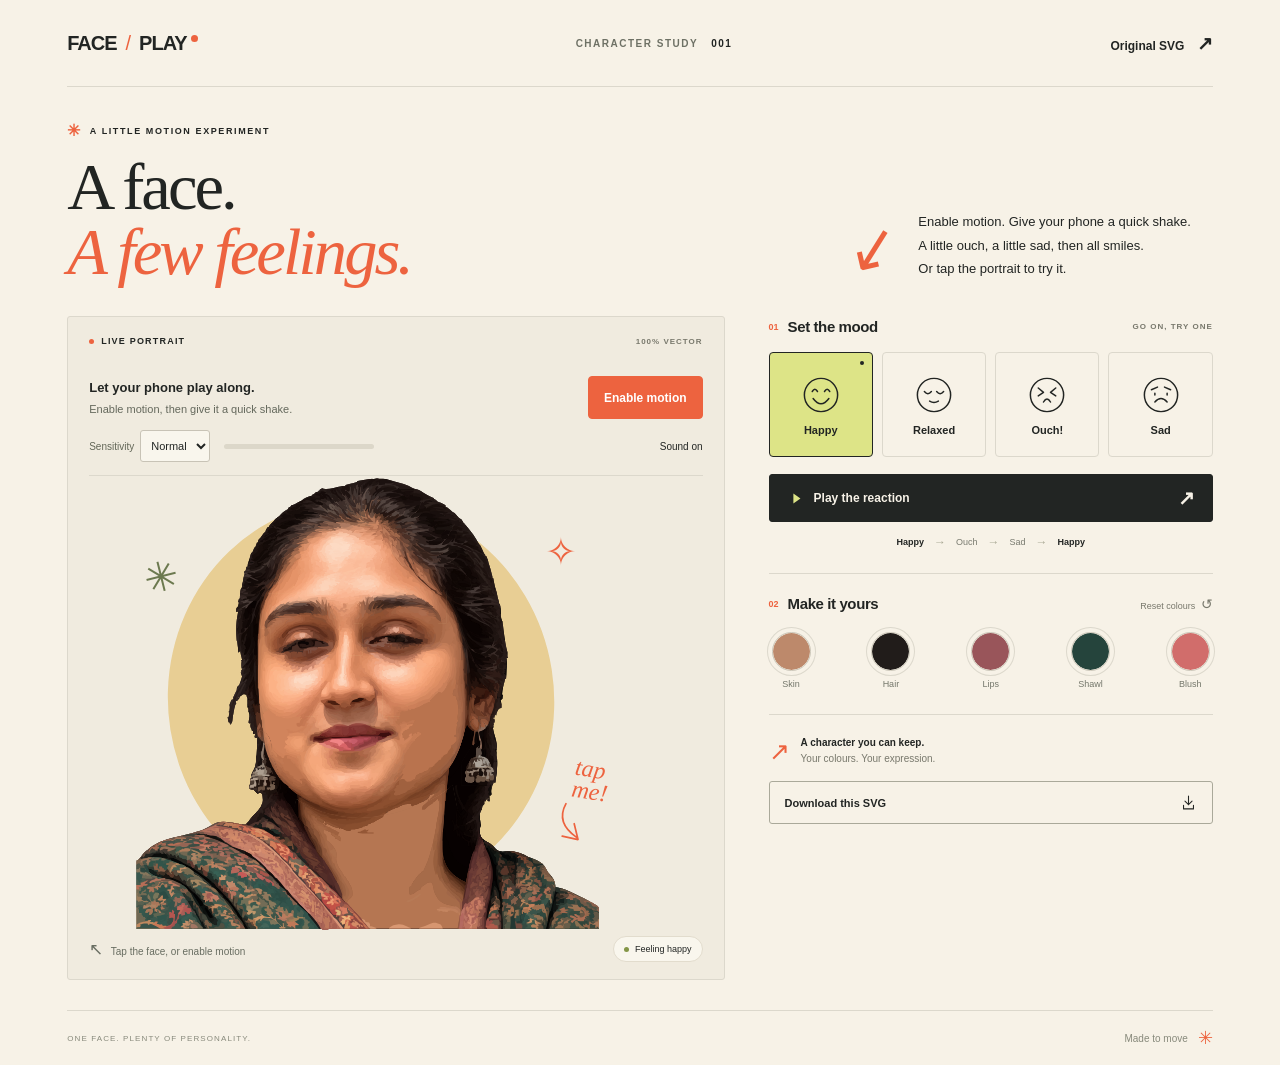
==== commit 44fe5c4a: "Recreate portrait with detailed likeness and editable vector features" ====
--- a/index.html
+++ b/index.html
@@ -4,12 +4,13 @@
   <meta charset="utf-8">
   <meta name="viewport" content="width=device-width, initial-scale=1">
   <meta name="theme-color" content="#f7f2e7">
-  <meta name="description" content="A playful, editable portrait. Explore expressions, change the palette, and take your character with you.">
+  <meta name="description" content="A detailed, editable vector portrait. Explore expressions, change the palette, and take your character with you.">
   <title>Face / Play — A little character study</title>
-  <link rel="stylesheet" href="preview.css?v=motion-1">
-  <script src="face-rig.js?v=motion-1" defer></script>
-  <script src="motion-input.js?v=motion-1" defer></script>
-  <script src="preview.js?v=motion-1" defer></script>
+  <link rel="icon" href="data:image/svg+xml,%3Csvg xmlns='http://www.w3.org/2000/svg' viewBox='0 0 32 32'%3E%3Crect width='32' height='32' rx='9' fill='%23ed633f'/%3E%3Cpath d='M9 11h14M9 16h11M9 10v14' fill='none' stroke='%23fff8e9' stroke-width='3'/%3E%3C/svg%3E">
+  <link rel="stylesheet" href="preview.css?v=portrait-2">
+  <script src="face-rig.js?v=portrait-2" defer></script>
+  <script src="motion-input.js?v=portrait-2" defer></script>
+  <script src="preview.js?v=portrait-2" defer></script>
 </head>
 <body>
   <div class="page-shell">
@@ -49,205 +50,30 @@
             <div class="portrait-halo" aria-hidden="true"></div>
             <span class="stage-doodle doodle-one" aria-hidden="true">✳</span>
             <span class="stage-doodle doodle-two" aria-hidden="true">✧</span>
-            <div class="portrait-art"><svg xmlns="http://www.w3.org/2000/svg" id="portrait" width="600" height="720" viewBox="0 0 600 720" fill="none" data-expression="happy" data-side="left" role="img" aria-labelledby="portrait-title portrait-description">
-  <title id="portrait-title">A happy caricature portrait</title>
-  <desc id="portrait-description">An editable vector caricature with swept-back dark hair, a broad forehead, expressive eyebrows, closed eyes, a rounded nose, a soft smile, and a charcoal T-shirt. Change data-expression to happy, relaxed, slapped, or sad. Every shape is a vector path.</desc>
-  <defs>
-    <linearGradient id="face-light" x1="382" y1="230" x2="155" y2="450" gradientUnits="userSpaceOnUse">
-      <stop stop-color="#fff1d6" stop-opacity=".19"/><stop offset=".6" stop-color="#fff1d6" stop-opacity="0"/><stop offset="1" stop-color="#42291e" stop-opacity=".12"/>
-    </linearGradient>
-    <linearGradient id="nose-light" x1="323" y1="345" x2="282" y2="411" gradientUnits="userSpaceOnUse">
-      <stop stop-color="#ffe6bb" stop-opacity=".03"/><stop offset=".7" stop-color="#ffe6bb" stop-opacity=".27"/><stop offset="1" stop-color="#ffe6bb" stop-opacity=".05"/>
-    </linearGradient>
-    <radialGradient id="cheek-glow"><stop stop-color="var(--blush, #d66a64)" stop-opacity=".55"/><stop offset="1" stop-color="var(--blush, #d66a64)" stop-opacity="0"/></radialGradient>
-    <radialGradient id="impact-glow"><stop stop-color="var(--blush, #d66a64)" stop-opacity=".85"/><stop offset="1" stop-color="var(--blush, #d66a64)" stop-opacity=".15"/></radialGradient>
-  </defs>
-  <style>
-    #portrait { --skin: #b88762; --hair: #211f20; --lips: #a75f59; --shirt: #242d32; --blush: #d66a64; --ink: #422e29; overflow: visible; }
-    #portrait .skin { fill: var(--skin); }
-    #portrait .hair { fill: var(--hair); }
-    #portrait .lips { fill: var(--lips); }
-    #portrait .outline { stroke: var(--ink); stroke-width: 3; stroke-linecap: round; stroke-linejoin: round; }
-    #portrait .line { stroke: var(--ink); stroke-linecap: round; stroke-linejoin: round; }
-    #portrait .hair-line { stroke: var(--hair); stroke-linecap: round; stroke-linejoin: round; }
-    #portrait .expression, #portrait .impact { display: none; }
-    #portrait[data-expression="happy"] .expression-happy,
-    #portrait[data-expression="relaxed"] .expression-relaxed,
-    #portrait[data-expression="slapped"] .expression-slapped,
-    #portrait[data-expression="sad"] .expression-sad { display: inline; }
-    #portrait #head { transform-origin: 300px 555px; transition: transform 350ms cubic-bezier(.2,.75,.25,1); }
-    #portrait[data-expression="sad"] #head { transform: translateY(8px) rotate(-2deg); }
-    #portrait[data-expression="slapped"] #head { transform: translate(18px, 3px) rotate(7deg) scale(.965, 1.015); transition-duration: 90ms; }
-    #portrait[data-expression="slapped"][data-side="right"] #head { transform: translate(-18px, 3px) rotate(-7deg) scale(.965, 1.015); }
-    #portrait[data-expression="slapped"] .impact { display: inline; }
-    #portrait .cheek-reaction { opacity: 0; transition: opacity 600ms ease; }
-    #portrait[data-expression="slapped"][data-side="left"] #cheek-reaction-left,
-    #portrait[data-expression="slapped"][data-side="right"] #cheek-reaction-right { opacity: .9; transition-duration: 70ms; }
-    #portrait[data-reaction="true"][data-expression="sad"][data-side="left"] #cheek-reaction-left,
-    #portrait[data-reaction="true"][data-expression="sad"][data-side="right"] #cheek-reaction-right { opacity: .28; }
-    #portrait[data-side="right"] #impact-left, #portrait[data-side="left"] #impact-right { display: none; }
-    #portrait[data-crop="head"] #body { display: none; }
-    @media (prefers-reduced-motion: reduce) { #portrait #head, #portrait .cheek-reaction { transition: none; } }
-  </style>
-
-  <!-- Body is independent from the animated head. Set data-crop="head" to hide it. -->
-  <g id="body">
-    <path id="shirt" d="M191 562 C161 576 112 585 87 609 C58 636 48 679 45 720 H555 C550 672 536 628 510 608 C484 588 438 578 408 563 L366 564 H234 Z" fill="var(--shirt, #242d32)" stroke="var(--ink, #422e29)" stroke-width="3"/>
-    <path id="neck" class="skin outline" d="M225 490 C229 527 222 554 209 576 C219 604 261 637 302 656 C349 631 387 598 396 575 C379 549 376 524 380 489 Z"/>
-    <path id="neck-shadow" d="M226 508 C261 543 327 571 380 515 L383 554 C344 605 266 582 226 548 Z" fill="#42291e" opacity=".2"/>
-    <path id="collar-left" d="M207 571 C222 606 259 635 302 656 L288 678 C244 660 214 628 193 590 Z" fill="#11191e" opacity=".56"/>
-    <path id="collar-right" d="M396 572 C380 609 341 637 302 656 L288 678 C348 658 386 629 411 589 Z" fill="#10181c" opacity=".65"/>
-    <path d="M103 636 Q123 663 125 704 M491 639 Q476 666 478 702 M161 612 Q178 618 186 640 M422 617 Q412 633 403 641" stroke="#fff" stroke-opacity=".07" stroke-width="4" stroke-linecap="round"/>
-    <path d="M224 681 Q272 696 297 693 M325 683 L376 667" stroke="#11191e" stroke-opacity=".32" stroke-width="5" stroke-linecap="round"/>
-  </g>
-
-  <g id="head">
-    <!-- Hair mass, ears, and face silhouette retain the same geometry in every expression. -->
-    <g id="hair-back">
-      <path class="hair" d="M129 351 C109 314 115 268 116 229 C113 152 153 97 220 78 C264 57 329 65 374 78 C445 95 482 157 478 231 C476 270 485 312 465 354 L444 419 L153 425 Z"/>
-      <path d="M141 191 C117 161 128 128 158 111 M171 112 C163 80 191 63 223 69 M238 75 C243 50 277 52 290 65 M346 76 C376 48 407 73 405 100 M437 133 C464 106 484 135 473 167 M467 249 C492 244 498 282 483 302" class="hair-line" stroke-width="2.5" opacity=".8"/>
-      <path d="M126 251 C100 226 100 205 111 192 M136 332 C112 335 112 364 124 379 M465 308 C492 319 489 348 475 363 M203 86 C191 63 200 48 213 46 M324 72 C333 51 350 50 362 57" class="hair-line" stroke-width="1.6" opacity=".7"/>
-    </g>
-    <g id="ears">
-      <path id="ear-left" class="skin outline" d="M151 334 C121 310 115 337 120 370 C123 396 134 415 153 411 L165 369 Z"/>
-      <path id="ear-right" class="skin outline" d="M449 334 C477 310 484 339 479 370 C476 395 465 413 447 409 L436 370 Z"/>
-      <path d="M145 350 C125 334 128 366 136 382 Q147 369 149 389 M455 349 C474 334 472 365 464 382 Q453 367 451 389" class="line" stroke-width="2.5" opacity=".46"/>
-    </g>
-    <g id="face">
-      <path id="face-base" class="skin outline" d="M152 203 C161 153 223 115 289 116 C360 110 420 148 441 203 C454 237 454 283 454 331 C459 384 452 437 430 477 C407 518 359 558 310 568 C269 573 218 544 184 509 C148 474 137 435 137 390 C135 348 140 309 139 275 C139 247 142 221 152 203 Z"/>
-      <path id="face-lighting" d="M152 203 C161 153 223 115 289 116 C360 110 420 148 441 203 C454 237 454 283 454 331 C459 384 452 437 430 477 C407 518 359 558 310 568 C269 573 218 544 184 509 C148 474 137 435 137 390 C135 348 140 309 139 275 C139 247 142 221 152 203 Z" fill="url(#face-light)"/>
-      <path id="temple-shade-left" d="M154 205 C144 277 161 317 159 360 C143 439 171 491 217 529 C171 505 144 459 139 413 C131 359 144 312 139 273 Q139 230 154 205 Z" fill="#543526" opacity=".12"/>
-      <path id="temple-shade-right" d="M435 199 C462 269 432 320 439 370 C451 432 421 496 385 527 C437 492 460 430 454 365 C452 306 460 245 435 199 Z" fill="#543526" opacity=".1"/>
-      <path id="forehead-highlight" d="M218 180 C247 151 319 143 353 168 C317 160 260 166 218 180 Z" fill="#ffe6c1" opacity=".13"/>
-      <path id="chin-highlight" d="M264 530 Q306 545 344 524 Q315 551 282 541 Z" fill="#ffe6c1" opacity=".19"/>
-    </g>
-    <g id="hair-front">
-      <path class="hair" d="M132 325 C120 272 126 230 128 209 C134 137 179 94 247 83 C298 71 355 79 393 98 C448 123 472 163 471 219 C469 250 463 296 454 328 L443 283 C447 247 437 206 424 184 C397 145 358 121 316 119 C256 109 206 134 179 163 C151 191 148 227 150 268 L146 313 L140 341 Z"/>
-      <path d="M154 199 C170 143 214 110 265 103 M181 161 C206 122 247 104 282 103 M327 104 C383 111 425 142 445 191 M362 105 C413 124 442 159 451 199" stroke="#fff" stroke-opacity=".12" stroke-width="3" stroke-linecap="round"/>
-      <path d="M148 232 Q143 189 160 160 M442 235 Q449 204 438 178 M198 141 Q223 118 241 117 M375 134 Q397 145 410 162" stroke="#fff" stroke-opacity=".08" stroke-width="2" stroke-linecap="round"/>
-      <path d="M205 145 Q223 123 251 120 M247 121 Q269 109 286 117 M297 117 Q313 108 331 124 M351 129 Q365 128 382 144 M170 175 Q162 192 163 203" class="hair-line" stroke-width="2.5"/>
-    </g>
-    <g id="cheeks">
-      <ellipse id="cheek-left" cx="198" cy="412" rx="49" ry="38" fill="url(#cheek-glow)" opacity=".47"/>
-      <ellipse id="cheek-right" cx="400" cy="413" rx="46" ry="35" fill="url(#cheek-glow)" opacity=".4"/>
-      <path d="M174 390 Q189 378 209 383 M384 383 Q407 377 424 390" stroke="#ffe7ca" stroke-width="6" stroke-opacity=".19" stroke-linecap="round"/>
-      <g id="cheek-reaction-left" class="cheek-reaction">
-        <ellipse cx="184" cy="405" rx="42" ry="32" fill="url(#impact-glow)"/>
-        <path d="M165 394 L161 407 M178 392 L174 408 M191 394 L187 409" stroke="var(--blush, #d66a64)" stroke-width="4" stroke-linecap="round"/>
-      </g>
-      <g id="cheek-reaction-right" class="cheek-reaction">
-        <ellipse cx="413" cy="405" rx="39" ry="31" fill="url(#impact-glow)"/>
-        <path d="M401 394 L397 407 M414 392 L410 408 M427 394 L423 409" stroke="var(--blush, #d66a64)" stroke-width="4" stroke-linecap="round"/>
-      </g>
-    </g>
-
-    <g id="brows" transform="translate(0 -25)">
-      <g class="expression expression-happy expression-relaxed">
-        <path id="brow-left-happy" class="hair" d="M170 294 C186 268 214 260 236 271 Q250 277 260 297 C240 288 224 280 210 282 Q188 282 170 294 Z"/>
-        <path id="brow-right-happy" class="hair" d="M338 295 C353 272 373 273 391 279 Q418 287 433 306 C409 295 396 294 383 292 Q360 286 338 295 Z"/>
-        <path d="M242 279 L239 268 M247 282 L247 273 M351 285 L353 277 M357 282 L361 275" class="hair-line" stroke-width="2"/>
-      </g>
-      <g class="expression expression-slapped">
-        <path id="brow-left-slapped" class="hair" d="M173 284 Q216 278 260 307 L255 319 Q209 296 173 294 Z"/>
-        <path id="brow-right-slapped" class="hair" d="M337 309 Q382 274 427 288 L431 298 Q389 290 342 320 Z"/>
-      </g>
-      <g class="expression expression-sad">
-        <path id="brow-left-sad" class="hair" d="M169 307 C192 297 218 283 244 268 Q254 270 259 285 C228 286 198 306 169 313 Z"/>
-        <path id="brow-right-sad" class="hair" d="M339 280 Q341 269 351 270 C373 289 399 302 428 311 L432 318 Q378 306 339 288 Z"/>
-      </g>
-    </g>
-
-    <g id="eyes" transform="translate(0 -14)">
-      <g class="expression expression-happy">
-        <g id="eye-left-happy">
-          <path d="M178 332 C189 307 233 301 257 330 Q219 353 178 332 Z" fill="#684538" opacity=".15"/>
-          <path d="M181 331 C201 345 233 347 255 331" class="hair-line" stroke-width="5"/>
-          <path d="M184 333 L177 327 M191 337 L185 333 M198 341 L194 336" class="hair-line" stroke-width="3"/>
-          <path d="M188 315 Q217 304 243 317" class="line" stroke-width="2" opacity=".28"/>
-          <path d="M193 357 Q220 365 242 355" class="line" stroke-width="1.5" opacity=".2"/>
-        </g>
-        <g id="eye-right-happy">
-          <path d="M341 334 C359 312 397 309 422 340 Q385 359 341 334 Z" fill="#684538" opacity=".14"/>
-          <path d="M344 335 C367 351 396 352 420 338" class="hair-line" stroke-width="5"/>
-          <path d="M418 339 L424 333 M410 343 L417 337 M403 347 L409 342" class="hair-line" stroke-width="3"/>
-          <path d="M352 320 Q381 310 406 324" class="line" stroke-width="2" opacity=".28"/>
-          <path d="M358 360 Q385 370 405 360" class="line" stroke-width="1.5" opacity=".2"/>
-        </g>
-      </g>
-      <g class="expression expression-relaxed">
-        <g id="eye-left-relaxed">
-          <path d="M180 335 Q218 312 255 336 Q216 349 180 335 Z" fill="#684538" opacity=".16"/>
-          <path d="M180 335 Q219 345 255 335 M182 336 L176 331 M190 338 L185 333" class="hair-line" stroke-width="4"/>
-          <path d="M190 321 Q220 312 245 323" class="line" stroke-width="2" opacity=".25"/>
-        </g>
-        <g id="eye-right-relaxed">
-          <path d="M343 338 Q382 317 421 341 Q382 354 343 338 Z" fill="#684538" opacity=".16"/>
-          <path d="M343 338 Q381 351 421 341 M419 341 L425 336 M410 345 L416 340" class="hair-line" stroke-width="4"/>
-          <path d="M354 325 Q382 317 410 329" class="line" stroke-width="2" opacity=".25"/>
-        </g>
-      </g>
-      <g class="expression expression-slapped">
-        <g id="eye-left-slapped"><path d="M188 325 L240 344 L190 355" class="hair-line" stroke-width="5"/><path d="M175 340 L165 335 M174 350 L163 354" class="line" stroke-width="2.5" opacity=".65"/></g>
-        <g id="eye-right-slapped"><path d="M410 328 L361 346 L409 360" class="hair-line" stroke-width="5"/><path d="M426 343 L437 339 M427 353 L438 359" class="line" stroke-width="2.5" opacity=".65"/></g>
-      </g>
-      <g class="expression expression-sad">
-        <g id="eye-left-sad"><path d="M180 342 Q216 362 254 331" class="hair-line" stroke-width="4.5"/><path d="M180 342 L174 337 M189 346 L183 341" class="hair-line" stroke-width="3"/><path d="M190 361 Q222 373 245 355" class="line" stroke-width="2" opacity=".25"/></g>
-        <g id="eye-right-sad"><path d="M345 333 Q383 367 421 347" class="hair-line" stroke-width="4.5"/><path d="M419 348 L425 343 M411 351 L417 346" class="hair-line" stroke-width="3"/><path d="M356 358 Q386 376 411 365" class="line" stroke-width="2" opacity=".25"/></g>
-      </g>
-    </g>
-
-    <g id="nose">
-      <path id="nose-shadow" d="M279 311 C280 347 271 368 257 388 C249 400 253 413 269 417 Q280 420 290 425 Q311 441 338 420 C350 417 354 405 347 397 Q337 388 335 375 C328 397 309 410 290 403 C275 398 280 384 285 369 C292 344 292 324 288 312 Z" fill="#573726" opacity=".19"/>
-      <path id="nose-highlight" d="M305 310 C314 331 314 364 326 386 C335 397 337 409 320 417 C308 421 295 416 287 409 C281 401 292 391 295 376 Q305 343 305 310 Z" fill="url(#nose-light)"/>
-      <path id="nose-contour" d="M271 376 C259 389 254 400 263 409 M338 383 Q351 396 344 407" class="line" stroke-width="2.8" opacity=".45"/>
-      <path id="nostril-left" d="M266 411 Q277 405 287 417 Q276 415 266 411 Z" fill="var(--ink, #422e29)"/>
-      <path id="nostril-right" d="M320 420 Q332 407 343 410 Q338 419 320 420 Z" fill="var(--ink, #422e29)"/>
-      <path id="nose-tip" d="M287 420 Q302 429 317 422" class="line" stroke-width="2.2" opacity=".65"/>
-      <path d="M313 389 Q319 395 318 401" stroke="#ffe4bc" stroke-width="6" stroke-opacity=".28" stroke-linecap="round"/>
-    </g>
-    <g id="philtrum"><path d="M294 433 Q292 439 287 442 M309 433 L314 442" class="line" stroke-width="2" opacity=".19"/></g>
-
-    <g id="mouth" transform="translate(30 0) scale(.9 1)">
-      <g id="mouth-happy" class="expression expression-happy">
-        <path id="lip-upper-happy" class="lips" d="M225 462 C243 461 257 446 278 450 Q291 452 300 457 Q311 448 325 451 C344 451 356 459 375 458 C352 474 325 478 300 477 Q256 478 225 462 Z"/>
-        <path id="lip-lower-happy" class="lips" d="M226 462 Q297 489 375 458 C353 480 330 497 300 495 Q256 493 226 462 Z"/>
-        <path d="M226 462 Q297 484 375 458" class="line" stroke-width="2.6"/>
-        <path d="M261 481 Q299 493 336 480" stroke="#ffcfbd" stroke-opacity=".3" stroke-width="2.5" stroke-linecap="round"/>
-        <path d="M225 459 L221 467 M374 455 L379 463" class="line" stroke-width="2.7"/>
-        <path d="M213 443 Q205 455 210 466 M387 443 Q395 455 389 466" class="line" stroke-width="2" opacity=".24"/>
-      </g>
-      <g id="mouth-relaxed" class="expression expression-relaxed">
-        <path class="lips" d="M235 468 C253 457 271 449 288 456 Q299 463 310 457 Q329 452 364 467 Q301 481 235 468 Z"/>
-        <path class="lips" d="M235 468 Q299 482 364 467 Q340 492 300 490 Q263 490 235 468 Z"/>
-        <path d="M235 468 Q300 477 364 467" class="line" stroke-width="2.8"/>
-        <path d="M275 482 Q301 488 329 481" stroke="#ffcfbd" stroke-width="3" stroke-opacity=".35" stroke-linecap="round"/>
-      </g>
-      <g id="mouth-slapped" class="expression expression-slapped">
-        <path class="lips" d="M280 468 C291 450 329 448 345 464 C355 477 334 503 314 502 C290 502 273 485 280 468 Z"/>
-        <path d="M289 471 C302 458 327 456 337 467 C341 479 327 493 313 493 C299 493 285 481 289 471 Z" fill="var(--ink, #422e29)"/>
-        <path d="M302 489 Q317 480 330 485 Q318 498 302 489 Z" class="lips"/>
-        <path d="M288 508 Q305 513 319 507" class="line" stroke-width="2" opacity=".25"/>
-      </g>
-      <g id="mouth-sad" class="expression expression-sad">
-        <path class="lips" d="M239 489 C257 468 273 459 291 464 Q300 468 309 464 C327 459 344 469 361 490 Q300 476 239 489 Z"/>
-        <path class="lips" d="M239 489 Q300 471 361 490 C343 495 330 501 303 499 Q270 498 239 489 Z"/>
-        <path d="M239 489 Q300 466 361 490" class="line" stroke-width="3"/>
-        <path d="M279 492 Q300 497 322 492" stroke="#ffcfbd" stroke-width="3" stroke-opacity=".4" stroke-linecap="round"/>
-        <path d="M240 486 L237 493 M360 487 L364 494" class="line" stroke-width="3"/>
-      </g>
-    </g>
-    <g id="effects" class="impact" stroke-linecap="round" stroke-linejoin="round">
-      <g id="impact-left" stroke="#ee7548" stroke-width="5">
-        <path d="M99 367 L79 356 M94 389 L68 388 M99 411 L79 423"/>
-        <path d="M84 308 L89 319 L101 320 L92 328 L94 340 L84 334 L74 340 L76 328 L67 320 L79 319 Z" fill="#f7c85d" stroke-width="2.5"/>
-      </g>
-      <g id="impact-right" stroke="#ee7548" stroke-width="5">
-        <path d="M501 367 L521 356 M506 389 L532 388 M501 411 L521 423"/>
-        <path d="M516 308 L521 319 L533 320 L524 328 L526 340 L516 334 L506 340 L508 328 L499 320 L511 319 Z" fill="#f7c85d" stroke-width="2.5"/>
-      </g>
-    </g>
-  </g>
-</svg>
+            <div class="portrait-art"><svg xmlns="http://www.w3.org/2000/svg" id="portrait" width="600" height="720" viewBox="0 0 600 720" role="img" aria-labelledby="portrait-title portrait-description" data-expression="happy" data-side="left">
+<title id="portrait-title">A happy detailed vector portrait</title>
+<desc id="portrait-description">A detailed illustrated portrait with swept-back dark hair, half-open eyes, a small bindi, a compact smile, silver earrings and a green patterned shawl. The eyes, brows, nose, mouth, skin, hair and shawl are separate vector layers. Four expressions and tonal palette filters make this portrait editable and animatable. All artwork uses vector paths; there are no embedded photographs.</desc>
+<style>
+#portrait { --skin:#bd896b; --hair:#211c1a; --lips:#99555a; --shirt:#25443c; --blush:#d16d6b; isolation:isolate; }
+#portrait .expression { display:none; }
+#portrait[data-expression="happy"] .expression-happy,
+#portrait[data-expression="relaxed"] .expression-relaxed,
+#portrait[data-expression="slapped"] .expression-slapped,
+#portrait[data-expression="sad"] .expression-sad { display:inline; }
+#portrait #head { transform-origin:300px 535px; transition:transform .24s ease-out; }
+#portrait[data-expression="slapped"] #head { transform:translate(15px,3px) rotate(6deg); }
+#portrait[data-expression="slapped"][data-side="right"] #head { transform:translate(-15px,3px) rotate(-6deg); }
+#portrait[data-expression="sad"] #head { transform:translate(0,5px) rotate(-1.5deg); }
+#portrait .cheek-reaction { opacity:0; transition:opacity .2s; }
+#portrait[data-expression="slapped"] .cheek-reaction { opacity:.52; }
+#portrait[data-expression="sad"] .cheek-reaction { opacity:.18; }
+#portrait[data-side="right"] #cheek-left, #portrait:not([data-side="right"]) #cheek-right { display:none; }
+#portrait #impact-marks { display:none; }
+#portrait[data-expression="slapped"] #impact-marks { display:inline; }
+#portrait[data-crop="head"] #body, #portrait[data-crop="head"] #neck-bridge, #portrait[data-crop="head"] #shoulder-underlay-art { display:none; }
+@media(prefers-reduced-motion:reduce) { #portrait #head { transition:none; transform:none!important; } }
+</style><defs>
+<filter id="tint-skin" data-tint="skin" data-source="#bd896b" color-interpolation-filters="sRGB" x="-5%" y="-5%" width="110%" height="110%"><feComponentTransfer><feFuncR type="gamma" amplitude="1" exponent="1.00000000" offset="0"/><feFuncG type="gamma" amplitude="1" exponent="1.00000000" offset="0"/><feFuncB type="gamma" amplitude="1" exponent="1.00000000" offset="0"/></feComponentTransfer></filter><filter id="tint-hair" data-tint="hair" data-source="#211c1a" color-interpolation-filters="sRGB" x="-5%" y="-5%" width="110%" height="110%"><feComponentTransfer><feFuncR type="gamma" amplitude="1" exponent="1.00000000" offset="0"/><feFuncG type="gamma" amplitude="1" exponent="1.00000000" offset="0"/><feFuncB type="gamma" amplitude="1" exponent="1.00000000" offset="0"/></feComponentTransfer></filter><filter id="tint-lips" data-tint="lips" data-source="#99555a" color-interpolation-filters="sRGB" x="-5%" y="-5%" width="110%" height="110%"><feComponentTransfer><feFuncR type="gamma" amplitude="1" exponent="1.00000000" offset="0"/><feFuncG type="gamma" amplitude="1" exponent="1.00000000" offset="0"/><feFuncB type="gamma" amplitude="1" exponent="1.00000000" offset="0"/></feComponentTransfer></filter><filter id="tint-shirt" data-tint="shirt" data-source="#25443c" color-interpolation-filters="sRGB" x="-5%" y="-5%" width="110%" height="110%"><feComponentTransfer><feFuncR type="gamma" amplitude="1" exponent="1.00000000" offset="0"/><feFuncG type="gamma" amplitude="1" exponent="1.00000000" offset="0"/><feFuncB type="gamma" amplitude="1" exponent="1.00000000" offset="0"/></feComponentTransfer></filter><clipPath id="clip-bindi"><circle cx="460" cy="349" r="7"/></clipPath><clipPath id="shoulder-underlay"><path d="M0 790H350V823H695V800H1024V1100H0Z"/></clipPath><clipPath id="silhouette"><path d="M0 0C3 0 5.9 0 9 0C19.9 1.4 29.6 4.5 40 8C42.8 8.8 45.6 9.6 48.4 10.4C56.7 12.9 64.1 15.3 71.6 19.6C76 22 76 22 85 24C94 28 94 28 99 32C104.7 35.4 110.2 38.7 116.4 41.1C121 43 121 43 122 45C123.3 45.7 124.6 46.3 126 47C127.3 48.3 128.6 49.6 130 51C130.8 51.3 130.8 51.3 135 53C139.1 54.9 143.1 56.9 147 59C147 60 147 61 147 62C148.3 62.7 149.6 63.3 151 64C154.7 67 158.3 70 162 73C162.8 73.5 162.8 73.5 167 76C170.3 79.7 173.7 83.3 177 87C177.8 87.5 177.8 87.5 182 90C182.8 91.3 182.8 91.3 187 98C187.7 98.3 188.3 98.7 189 99C189 99.7 189 100.3 189 101C189.7 101.3 190.3 101.7 191 102C196.5 108 201.3 114.4 206 121C207.2 122.6 208.4 124.3 209.6 125.9C213.3 131.5 216.6 137.2 220 143C221.3 144.7 222.6 146.3 224 148C226.7 153.7 229.4 159.3 232 165C233 166.3 234 167.6 235 169C235 169.7 235 170.3 235 171C235.7 171 236.3 171 237 171C241 180 241 180 243 189C244 192 245 194.9 246 198C251 216.7 251 216.7 251 220C251.7 220.3 252.3 220.7 253 221C253.3 223 253.5 225 253.8 227.1C255.1 235.4 257.4 242.9 260 251C261 255.7 262 260.3 263 265C263.7 267 264.3 269 265 271C265 273 265 275 265 277C265.7 277 266.3 277 267 277C269.8 285.5 269.4 293.9 269.6 302.8C270 309 270 309 273 316C274.2 324 275.1 332 276 340C277.9 354.9 280.2 369.4 284 384C284 387 284 389.9 284 393C284.3 394.3 284.7 395.6 285 397C284 397 283 397 282 397C282.2 398.5 282.4 399.9 282.6 401.4C283.1 409.4 282.6 417 282 425C281.9 428.1 281.7 431.3 281.6 434.5C281.4 437 281.2 439.4 281 442C280.7 442.2 280.7 442.2 279 443C277.9 447 276.9 450.9 275.9 454.9C275.4 457.1 274.9 459.3 274.3 461.6C273.2 467.1 272.4 472.4 272 478C272.7 478 273.3 478 274 478C273.7 481 273.3 483.9 273 487C271.7 488 270.4 489 269 490C269.7 493 270.3 495.9 271 499C271 501.6 271 504.3 271 507C269 507.7 267 508.3 265 509C261.4 514.4 260 517.3 259 524C258.3 523 257.7 522 257 521C256.3 523.6 255.7 526.3 255 529C254.3 529 253.7 529 253 529C253 529.7 253 530.3 253 531C253.7 531 254.3 531 255 531C255.3 532.3 255.7 533.6 256 535C255.7 535.3 255.3 535.7 255 536C255.3 536.7 255.7 537.3 256 538C255.3 539 254.7 540 254 541C253.3 539.7 252.7 538.4 252 537C252.7 539.3 253.3 541.6 254 544C253.7 544.3 253.3 544.7 253 545C253 546.6 253 548.3 253 550C252.7 550.7 252.3 551.3 252 552C253.1 559.1 254.7 565.1 257 572C261.6 589.4 261.6 589.4 260 599C260.3 599.7 260.7 600.3 261 601C260.3 601 259.7 601 259 601C259.3 602.3 259.7 603.6 260 605C260 607.3 260 609.6 260 612C260.3 614.3 260.7 616.6 261 619C261.7 626.4 261.9 632.6 261 640C261 643.3 261 646.6 261 650C260.1 654.7 259.1 659.3 258 664C257.7 666.6 257.3 669.3 257 672C255.7 671.7 254.4 671.3 253 671C252.7 673 252.3 675 252 677C251.7 677 251.3 677 251 677C247.6 690.9 247.6 690.9 249 698C248.3 699 247.7 700 247 701C246 701 245 701 244 701C244.3 705.3 244.7 709.6 245 714C243.4 713.7 241.7 713.3 240 713C240 710.4 240 707.7 240 705C239.7 706.6 239.3 708.3 239 710C238.3 710 237.7 710 237 710C236.7 711.3 236.3 712.6 236 714C235 714 234 714 233 714C233 716 233 718 233 720C231.7 721.3 230.4 722.6 229 724C228.3 726.6 227.7 729.3 227 732C226.5 732.8 226.5 732.8 224 737C222.4 744.8 223 752.1 224 760C224 760.7 224 761.3 224 762C224.3 763.6 224.7 765.3 225 767C224.3 769.3 223.7 771.6 223 774C222.4 782.9 222.6 788.7 228 796C236 802 236 802 244 806C249.9 810.6 254.7 814.7 259.3 820.6C268.1 827.4 276.4 825.1 287 824C302 824.3 317.2 829.3 330 837C336.2 839.4 342.5 841.8 348.7 844.1C358.8 848.7 365.3 854 370 864C373 870 373 870 378.4 876.3C386.3 885.7 390 891.7 390 904C394.3 904.8 398.6 905.5 403 906C415.8 910.3 427.9 916 440 922C442.7 923.3 445.4 924.6 448.2 926C480.6 942.6 480.6 942.6 487 949C487.2 955.6 487.3 962.2 487.2 968.9C487.2 971 487.2 973.1 487.2 975.3C487.2 982.4 487.2 989.5 487.2 996.7C487.2 1001.9 487.2 1007 487.2 1012.2C487.2 1026.1 487.2 1040 487.2 1054C487.2 1067 487.2 1080 487.2 1093.1C487.2 1131.3 487.2 1169.4 487.1 1207.6C487.1 1292.9 487 1378.2 487 1466C149.1 1466 -188.8 1466 -537 1466C-537.1 1363.6 -537.2 1261.2 -537.4 1155.7C-537.4 1123.3 -537.5 1090.9 -537.5 1057.5C-537.6 1018.1 -537.6 1018.1 -537.6 999.7C-537.6 986.8 -537.6 973.8 -537.6 960.9C-537.7 944.5 -537.7 928 -537.7 911.6C-537.7 905.5 -537.7 899.4 -537.7 893.4C-537.7 885.2 -537.7 877.1 -537.7 868.9C-537.7 866.5 -537.8 864.1 -537.8 861.6C-537.8 859.5 -537.8 857.3 -537.7 855.1C-537.7 853.2 -537.7 851.3 -537.7 849.4C-537.5 847.9 -537.3 846.5 -537 845C-535 844 -533 843 -531 842C-528.6 839.1 -526.3 836.1 -524 833C-518 826 -518 826 -510 820C-508.7 818.8 -507.3 817.6 -505.9 816.3C-488.3 803.5 -467.3 796.6 -446.1 792.4C-432 789.5 -418.1 786 -404.2 781.8C-403.4 781.6 -403.4 781.6 -399.1 780.3C-388.8 777.1 -380.5 773.2 -371.4 767.4C-356.8 758.2 -346.8 758.4 -330.1 760.3C-327.9 760.6 -325.7 760.8 -323.5 761.1C-317 762 -317 762 -310.7 763.6C-305 765 -305 765 -296 765C-291.1 761.3 -287.7 758.5 -285 753C-280.3 747.3 -275.2 742.2 -270 737C-261.9 728.6 -258.5 722.8 -257 711C-257.6 705.7 -258.2 700.3 -259 695C-259.7 695.7 -260.3 696.3 -261 697C-261 696.3 -261 695.7 -261 695C-262.6 695 -264.3 695 -266 695C-266.7 695.7 -267.3 696.3 -268 697C-271 695 -271 695 -276 690C-276 689 -276 688 -276 687C-278 687.3 -280 687.7 -282 688C-283.3 687.3 -284.6 686.7 -286 686C-287 680 -287 680 -284 673C-284 670.7 -284 668.4 -284 666C-281.6 652 -281.6 652 -278 646C-272.8 636.9 -272 630.5 -272 620C-271.7 616.9 -271.3 613.7 -271 610.5C-270.2 601.9 -269.7 593.4 -269.6 584.8C-269.5 582.5 -269.5 580.3 -269.4 578C-269.6 576.4 -269.8 574.7 -270 573C-271.6 572.7 -273.3 572.3 -275 572C-274.7 569.4 -274.3 566.7 -274 564C-275.6 564.3 -277.3 564.7 -279 565C-278.7 563 -278.3 561 -278 559C-279 558.7 -280 558.3 -281 558C-285.2 547.2 -285.2 547.2 -284 541C-284.7 541 -285.3 541 -286 541C-286.3 541.7 -286.7 542.3 -287 543C-287 542 -287 541 -287 540C-287.7 540 -288.3 540 -289 540C-288.6 538.2 -288.3 536.5 -287.9 534.7C-286 521 -286 521 -289 515C-289 513 -289 511 -289 509C-289.7 507.7 -290.3 506.4 -291 505C-291 498.7 -291 492.3 -291 486C-291.7 484.4 -292.3 482.7 -293 481C-293 480 -293 479 -293 478C-297 477 -297 477 -301 477C-301.8 477.7 -301.8 477.7 -306 481C-306.7 481.3 -307.3 481.7 -308 482C-308.7 484 -309.3 486 -310 488C-310.7 488 -311.3 488 -312 488C-312.7 489.3 -313.3 490.6 -314 492C-315 492 -316 492 -317 492C-316.7 494 -316.3 496 -316 498C-316.7 498.7 -317.3 499.3 -318 500C-321.3 511.3 -323 522.5 -324.3 534.2C-325 539 -325 539 -327 542C-327.3 541.7 -327.7 541.3 -328 541C-328.3 542.3 -328.7 543.6 -329 545C-329.3 544 -329.3 544 -331 539C-331.7 539 -332.3 539 -333 539C-333.7 535 -334.4 531 -335 527C-334.3 527.7 -333.7 528.3 -333 529C-332.2 525 -331.6 521 -331 517C-331.7 516.7 -332.3 516.3 -333 516C-332.3 515.3 -331.7 514.7 -331 514C-330 505 -330 505 -331 501C-328.8 494.8 -328.8 494.8 -326 489C-324.7 488.7 -323.4 488.3 -322 488C-322.3 487 -322.7 486 -323 485C-320.5 479.2 -317.8 473.6 -315 468C-314.7 465.7 -314.3 463.4 -314 461C-312.4 459.4 -310.7 457.7 -309 456C-307.2 451 -305.5 446 -304 441C-303.7 440 -303.3 439 -303 438C-304 435 -305 432.1 -306 429C-305.3 429 -304.7 429 -304 429C-304.3 427.7 -304.7 426.4 -305 425C-304 423.4 -303 421.7 -302 420C-302.7 420 -303.3 420 -304 420C-305 414.2 -304.6 409.8 -304 404C-304.3 403 -304.7 402 -305 401C-304.3 401 -303.7 401 -303 401C-303.7 398 -304.3 395.1 -305 392C-307 382.3 -307 382.3 -307 380C-308 381.3 -309 382.6 -310 384C-310.7 384 -311.3 384 -312 384C-312 380.7 -312 377.4 -312 374C-313.9 359.1 -313.9 359.1 -315 358C-316.9 337.3 -316.5 316.3 -312 296C-312 295.3 -312 294.7 -312 294C-313.3 294.3 -314.6 294.7 -316 295C-316 287 -316 287 -312 283C-311.3 280 -310.7 277.1 -310 274C-310.7 273.7 -311.3 273.3 -312 273C-311.3 270.7 -310.7 268.4 -310 266C-309.3 265.7 -308.7 265.3 -308 265C-307.7 259.7 -307.3 254.3 -307 249C-306.3 246.7 -305.7 244.4 -305 242C-304.3 241.7 -303.7 241.3 -303 241C-303 239 -303 237 -303 235C-302.7 233.7 -302.7 233.7 -301 227C-300.7 224.7 -300.3 222.4 -300 220C-298 213 -298 213 -297 210C-297.7 209.7 -298.3 209.3 -299 209C-298.7 207.7 -298.3 206.4 -298 205C-297.3 205 -296.7 205 -296 205C-294 200 -294 200 -294 197C-293.7 196.3 -293.3 195.7 -293 195C-292.3 195 -291.7 195 -291 195C-290.7 192.7 -290.3 190.4 -290 188C-289 185 -288 182.1 -287 179C-286.3 176.5 -285.7 174.1 -285 171.6C-283 165 -283 165 -280 163C-278.7 159.7 -277.3 156.3 -276 153C-275 152 -274 151 -273 150C-272.5 148.5 -272.5 148.5 -270 141C-269.3 141 -268.7 141 -268 141C-267.7 139.3 -267.3 137.7 -267 136C-265 133.7 -263 131.4 -261 129C-260.4 128.1 -260.4 128.1 -257.2 123.6C-256.7 122.8 -256.7 122.8 -254 119C-253.3 119 -252.7 119 -252 119C-251.3 117 -250.7 115 -250 113C-248.7 111 -247.4 109 -246 107C-245.3 107 -244.7 107 -244 107C-243.3 105.7 -242.7 104.4 -242 103C-239.7 100.7 -237.4 98.4 -235 96C-233.9 94.7 -232.7 93.3 -231.6 91.9C-228 88 -228 88 -220 82C-217.7 79.7 -215.4 77.4 -213 75C-206 70 -206 70 -204 70C-204 69.3 -204 68.7 -204 68C-203.3 68 -202.7 68 -202 68C-201.3 66.7 -200.7 65.4 -200 64C-198.4 63 -196.7 62 -195 61C-194.7 60.3 -194.3 59.7 -194 59C-192 58.3 -190 57.7 -188 57C-185 55.3 -182 53.7 -179 52C-176.7 51 -174.4 50 -172 49C-170.4 47.7 -168.7 46.4 -167 45C-151.3 38 -151.3 38 -148 38C-148 37.3 -148 36.7 -148 36C-147.3 35.7 -147.3 35.7 -144 34C-142.7 32.7 -141.4 31.4 -140 30C-138.4 29.7 -136.7 29.3 -135 29C-134.3 28 -133.7 27 -133 26C-132.3 26 -131.7 26 -131 26C-131 25.3 -131 24.7 -131 24C-129.4 23 -127.7 22 -126 21C-123.7 21.7 -121.4 22.3 -119 23C-108.3 23.6 -99.2 20.9 -89 18C-79.6 15.8 -79.6 15.8 -75 17C-74.7 16 -74.3 15 -74 14C-69.7 12.9 -65.3 11.9 -61 11C-49.4 7.4 -49.4 7.4 -47 5C-42.8 4.2 -38.5 3.6 -34.2 2.9C-31.9 2.6 -29.6 2.3 -27.2 1.9C-25.2 1.6 -23.1 1.3 -21 1C-20 0.8 -20 0.8 -15 0C-14.7 0.3 -14.3 0.7 -14 1C-12.4 0.7 -10.8 0.3 -9.2 0C-4 -1 -4 -1 0 0ZM-129 24C-128 26 -128 26 -128 26ZM267 283C268 285 268 285 268 285ZM-310 377C-309 379 -309 379 -309 379ZM-311 482C-311.3 483 -311.7 484 -312 485C-311.3 485 -310.7 485 -310 485C-310.3 484 -310.7 483 -311 482ZM264 505C265 507 265 507 265 507ZM267 505C268 507 268 507 268 507ZM250 545C251 548 251 548 251 548ZM-281 551C-280 553 -280 553 -280 553ZM-276 561C-275 563 -275 563 -275 563ZM-269 691C-268 693 -268 693 -268 693ZM242 706C241.7 707 241.3 708 241 709C241.3 709.2 241.3 709.2 243 710C242.7 708.7 242.3 707.4 242 706Z " transform="translate(537,70)"/></clipPath><clipPath id="head-outline"><path d="M0 0H1024V850H720L700 748C657 788 573 818 492 821C430 819 383 800 354 779L337 848H0Z"/></clipPath><clipPath id="body-outline"><path d="M0 0H1024V1536H0Z M0 0H1024V850H720L700 748C657 788 573 818 492 821C430 819 383 800 354 779L337 848H0Z" clip-rule="evenodd"/></clipPath><clipPath id="skin-outline"><path d="M268 420C266 363 299 283 340 240C373 206 426 209 469 184C500 166 532 162 557 181C598 219 626 239 652 275C700 323 722 391 734 452L746 536C769 528 792 548 793 576C796 610 777 638 750 633C732 701 694 742 642 773C581 814 526 824 483 817C397 816 324 770 290 714C277 689 272 662 269 644C251 639 251 609 261 591C266 571 262 500 268 420Z"/></clipPath><clipPath id="neck-outline"><path d="M353 750C407 795 507 833 603 791L692 737C685 822 663 907 703 957L749 988L716 1080L584 1150L440 1053C403 1006 382 936 364 874Z"/></clipPath><clipPath id="shawl-outline"><path d="M0 915C78 877 145 850 226 829L287 809L337 802C359 869 381 934 417 990L467 1061L588 1143L711 1073C724 992 728 916 765 848C793 886 814 894 848 899C909 907 939 964 975 988L1024 1017V1536H0Z"/></clipPath><clipPath id="jewelry-outline"><path d="M249 629C270 619 294 630 298 655L300 681L320 737L317 769L239 769L241 723L267 682L267 653Z M740 606C754 596 769 603 773 620L773 661L796 702L797 748L719 749L720 697L744 658Z"/></clipPath><clipPath id="clip-brow-left"><rect x="274" y="324" width="171" height="78"/></clipPath><clipPath id="clip-brow-right"><rect x="481" y="316" width="206" height="75"/></clipPath><clipPath id="clip-eye-left"><rect x="296" y="393" width="154" height="102"/></clipPath><clipPath id="clip-eye-right"><rect x="500" y="381" width="168" height="105"/></clipPath><clipPath id="clip-mouth"><rect x="373" y="596" width="211" height="99"/></clipPath><clipPath id="clip-nose"><rect x="397" y="461" width="148" height="137"/></clipPath><clipPath id="lip-happy"><path d="M389 644C407 635 419 620 444 615C455 611 469 614 478 617C492 610 511 616 528 622C543 627 553 630 564 634C555 646 541 657 519 666C495 677 467 681 444 672C419 669 401 658 389 644Z"/></clipPath><clipPath id="lip-surround-happy"><path d="M373 596H584V695H373Z M389 644C407 635 419 620 444 615C455 611 469 614 478 617C492 610 511 616 528 622C543 627 553 630 564 634C555 646 541 657 519 666C495 677 467 681 444 672C419 669 401 658 389 644Z" clip-rule="evenodd"/></clipPath><clipPath id="lip-relaxed"><path d="M389 647.3C407 637.4 419 621 444 614C455 609.5 469 612.1 478 615C492 608.3 511 615 528 622.4C543 628.9 553 633.2 564 638.1C555 649.5 541 658.7 519 665.6C495 675.3 467 679.2 444 671C419 670 401 661.2 389 647.3Z"/></clipPath><clipPath id="lip-surround-relaxed"><path d="M373 596H584V695H373Z M389 647.3C407 637.4 419 621 444 614C455 609.5 469 612.1 478 615C492 608.3 511 615 528 622.4C543 628.9 553 633.2 564 638.1C555 649.5 541 658.7 519 665.6C495 675.3 467 679.2 444 671C419 670 401 661.2 389 647.3Z" clip-rule="evenodd"/></clipPath><clipPath id="lip-slapped"><path d="M384.9 638.7C402.1 631.9 414.9 623.3 441.7 622.5C453.5 620.8 468.4 624.4 478.1 627.2C493 623.2 513.4 629.9 531.6 635.5C547.6 640.2 558.3 643.2 569.2 645C560.5 653.8 545.5 659.5 521.9 663.2C496.3 668 466.3 668.6 441.7 659.6C414.9 655.1 395.7 646.2 384.9 638.7Z"/></clipPath><clipPath id="lip-surround-slapped"><path d="M373 596H584V695H373Z M384.9 638.7C402.1 631.9 414.9 623.3 441.7 622.5C453.5 620.8 468.4 624.4 478.1 627.2C493 623.2 513.4 629.9 531.6 635.5C547.6 640.2 558.3 643.2 569.2 645C560.5 653.8 545.5 659.5 521.9 663.2C496.3 668 466.3 668.6 441.7 659.6C414.9 655.1 395.7 646.2 384.9 638.7Z" clip-rule="evenodd"/></clipPath><clipPath id="lip-sad"><path d="M389 651.9C407 639.3 419 620.1 444 609C455 603.5 469 605.2 478 608C492 602.1 511 610.1 528 620.1C543 629.8 553 636.7 564 643.8C555 653.5 541 659.1 519 661.8C495 668.9 467 672.8 444 666C419 669.1 401 664.7 389 651.9Z"/></clipPath><clipPath id="lip-surround-sad"><path d="M373 596H584V695H373Z M389 651.9C407 639.3 419 620.1 444 609C455 603.5 469 605.2 478 608C492 602.1 511 610.1 528 620.1C543 629.8 553 636.7 564 643.8C555 653.5 541 659.1 519 661.8C495 668.9 467 672.8 444 666C419 669.1 401 664.7 389 651.9Z" clip-rule="evenodd"/></clipPath><mask id="hair-area" maskUnits="userSpaceOnUse" x="0" y="0" width="1024" height="1536"><path d="M0 0H1024V1536H0Z" fill="white"/><path d="M268 420C266 363 299 283 340 240C373 206 426 209 469 184C500 166 532 162 557 181C598 219 626 239 652 275C700 323 722 391 734 452L746 536C769 528 792 548 793 576C796 610 777 638 750 633C732 701 694 742 642 773C581 814 526 824 483 817C397 816 324 770 290 714C277 689 272 662 269 644C251 639 251 609 261 591C266 571 262 500 268 420Z" fill="black"/><path d="M249 629C270 619 294 630 298 655L300 681L320 737L317 769L239 769L241 723L267 682L267 653Z M740 606C754 596 769 603 773 620L773 661L796 702L797 748L719 749L720 697L744 658Z" fill="black"/><path d="M353 750C407 795 507 833 603 791L692 737C685 822 663 907 703 957L749 988L716 1080L584 1150L440 1053C403 1006 382 936 364 874Z" fill="black"/><path d="M0 915C78 877 145 850 226 829L287 809L337 802C359 869 381 934 417 990L467 1061L588 1143L711 1073C724 992 728 916 765 848C793 886 814 894 848 899C909 907 939 964 975 988L1024 1017V1536H0Z" fill="black"/></mask><mask id="base-skin" maskUnits="userSpaceOnUse" x="0" y="0" width="1024" height="1536"><path d="M0 0H1024V1536H0Z" fill="white"/><rect x="275" y="325" width="169" height="76" fill="black"/><rect x="482" y="317" width="204" height="73" fill="black"/><rect x="297" y="394" width="152" height="100" fill="black"/><rect x="501" y="382" width="166" height="103" fill="black"/><rect x="374" y="597" width="209" height="97" fill="black"/><rect x="398" y="462" width="146" height="135" fill="black"/><circle cx="460" cy="349" r="6" fill="black"/></mask><linearGradient id="lid-left" x1="0" y1="0" x2="0" y2="1"><stop stop-color="#b67b58"/><stop offset=".55" stop-color="#c88b69"/><stop offset="1" stop-color="#996044"/></linearGradient><linearGradient id="lid-right" x1="0" y1="0" x2="0" y2="1"><stop stop-color="#ba7955"/><stop offset=".55" stop-color="#d39573"/><stop offset="1" stop-color="#a46645"/></linearGradient><linearGradient id="bridge-shade"><stop stop-color="#885537"/><stop offset="1" stop-color="#be815c"/></linearGradient><radialGradient id="blush-glow"><stop stop-color="var(--blush,#d16d6b)" stop-opacity=".9"/><stop offset="1" stop-color="var(--blush,#d16d6b)" stop-opacity="0"/></radialGradient><path id="v0" d="M0 0C337.9 0 675.8 0 1024 0C1024 351.4 1024 702.9 1024 1065C686.1 1065 348.2 1065 0 1065C0 713.5 0 362.1 0 0Z " fill="#120D0B" transform="translate(0 0)"/><path id="v1" d="M0 0C0 3 0 3 -2 6C-0.1 5.4 1.8 4.8 3.8 4.1C4.8 3.8 5.9 3.4 7 3.1C10 2 10 2 12.2 0.8C14 0 14 0 17 1C15.7 1.7 14.4 2.3 13 3C17.3 3 21.6 3 26 3C26 2.3 26 1.7 26 1C32.3 1 38.5 1 45 1C44.3 2 43.7 3 43 4C43.8 4.1 44.6 4.2 45.4 4.2C50 5.2 53.8 7 58 9C56.7 9.7 55.4 10.3 54 11C54.3 11.7 54.7 12.3 55 13C51.8 11.5 48.8 9.7 45.8 7.9C41 5.5 36.2 5.8 31 6C30.2 6 29.4 6 28.6 6C21.8 6.2 17.7 8.7 12.2 12.6C11.5 13.1 10.8 13.5 10 14C9.3 13.7 8.7 13.3 8 13C9.6 11.7 11.3 10.4 13 9C12.5 9.2 12.5 9.2 10 10C10 9 10 8 10 7C9.3 7 8.7 7 8 7C6.9 8.9 6.9 8.9 6 11C5.7 11.7 5.3 12.3 5 13C5.7 13.7 6.3 14.3 7 15C6.9 17 6.9 17 6 19C5.4 19.3 4.7 19.6 4.1 19.9C2 21 2 21 0.8 24.1C0.5 25.1 0.3 26 0 27C0.4 26.5 0.7 26 1.1 25.5C4.7 20.9 7.2 19.1 13 18C12.2 18.7 11.5 19.5 10.7 20.2C5 26.1 5 26.1 5 29C5.2 28.6 5.2 28.6 6.5 26.4C9.5 21.8 14.1 18.4 19 16C18.7 15.3 18.3 14.7 18 14C18.5 13.8 18.5 13.8 21 13C22.7 14.4 22.7 14.4 24 16C22.4 17.8 21.5 18.9 19.1 19.4C16.2 20.2 14.9 21.9 13 24C13.7 24 14.3 24 15 24C15 23.3 15 22.7 15 22C24.7 18.9 35 18.2 45 20C45 20.3 45 20.7 45 21C44 21.1 42.9 21.1 41.8 21.2C40.4 21.3 39.1 21.4 37.7 21.4C37 21.5 36.3 21.5 35.6 21.6C32.5 21.7 29.9 22 27 23C27.7 23.7 28.3 24.3 29 25C27.3 26 25.5 26.9 23.8 27.9C22.8 28.4 21.8 28.9 20.8 29.5C18.5 30.7 16.3 31.9 14 33C14.7 31.7 15.3 30.4 16 29C12.3 30.2 11.8 31.6 10 35C11 35 11 35 14.1 33.7C22.3 30.5 31.4 29.4 40 28C38.7 29 37.4 30 36 31C39 31 41.9 31 45 31C42.8 33.2 40.9 33.9 38 35C38.7 34.9 39.5 34.8 40.2 34.7C40.7 34.7 40.7 34.7 43.2 34.4C44.2 34.3 45.1 34.2 46.1 34.1C48.9 34 51.3 34.3 54 35C53.3 35.7 52.7 36.3 52 37C52.7 36.9 53.4 36.8 54.1 36.7C55 36.6 55.9 36.5 56.9 36.4C57.8 36.3 58.7 36.1 59.6 36C60 36 60 36 62 36C62.7 36.7 63.3 37.3 64 38C60.4 38.3 56.7 38.7 53 39C53 39.7 53 40.3 53 41C50.4 42 47.7 43 45 44C45.3 43.9 45.3 43.9 46.8 43.6C53.5 42.1 60.1 41.4 67 41C66.7 41.7 66.3 42.3 66 43C65.5 43.2 65.5 43.2 63 44C65.6 44.7 68.3 45.3 71 46C70.3 46.7 69.7 47.3 69 48C70 49 70 49 72.5 49.1C73.5 49.1 74.5 49.1 75.6 49.1C76.6 49.1 77.6 49 78.6 49C79.4 49 80.2 49 81 49C81 49.3 81 49.7 81 50C79.8 50.2 78.6 50.3 77.3 50.5C75.7 50.8 74.1 51 72.5 51.2C72.1 51.3 72.1 51.3 70.1 51.6C64.4 52.5 60 54.2 55 57C54.3 57.3 53.6 57.7 52.8 58C51 59 51 59 50 61C52.6 60.7 55.3 60.3 58 60C57.3 61 56.7 62 56 63C56.8 62.7 56.8 62.7 61 61C61.7 61.7 62.3 62.3 63 63C61.4 64 59.7 65 58 66C59 66.7 60 67.3 61 68C63.7 67.1 63.7 67.1 66 66C66 65 66 64 66 63C70.5 59.2 76.4 58.8 82 58C81.3 58.3 80.7 58.7 80 59C79.7 60 79.3 61 79 62C80.3 62 81.6 62 83 62C81.6 64.8 79.7 65.3 76.9 66.6C76 67.1 75.1 67.5 74.2 68C73.4 68.3 72.7 68.7 72 69C72.8 69.1 73.5 69.3 74.3 69.4C77 70 77 70 80 71C80 72 80 73 80 74C90.6 65.7 90.6 65.7 95 61C95.7 61.3 96.3 61.7 97 62C93 66 89 70 85 74C86 74 86 74 87.8 73C91.5 71.4 94.2 71.7 98 73C100.7 71.6 100.7 71.6 103 70C101.6 73.5 100.3 74.7 96.9 76.2C96.2 76.6 95.4 76.9 94.7 77.3C94.1 77.5 93.6 77.8 93 78C94 80 94 80 97 82C94.4 82.5 91.9 83 89.3 83.5C88.6 83.6 87.9 83.8 87.1 83.9C77.8 85.7 77.8 85.7 74.1 84.2C72 84 72 84 69 86C68.5 86.3 68.5 86.3 66 88C64.7 87.7 63.4 87.3 62 87C63.3 86.3 63.3 86.3 70 83C65.9 83 61.9 85.4 58.2 87C55 88 55 88 51 87C56 85 60.9 83 66 81C64.4 81 62.7 81 61 81C63.3 78.7 64.8 78.3 67.9 77.4C68.4 77.2 68.4 77.2 70.6 76.6C73 76 73 76 76 76C76 75 76 74 76 73C73.7 73.3 71.4 73.7 69 74C69 73.3 69 72.7 69 72C66 72.5 63.9 73.6 61.4 75.1C60.3 75.7 59.2 76.4 58 77C57 76.7 56 76.3 55 76C55.5 75.7 55.5 75.7 58 74C57.3 74.4 56.6 74.7 55.9 75.1C55 75.6 54.1 76.1 53.1 76.6C52.7 76.8 52.7 76.8 50.4 78C49.6 78.3 48.8 78.7 48 79C47.3 78.7 46.7 78.3 46 78C47.5 77.2 47.5 77.2 55 73C54.7 72.3 54.3 71.7 54 71C53.5 71.3 52.9 71.6 52.4 71.9C52 72.1 52 72.1 50.2 73.1C49.6 73.4 48.9 73.8 48.1 74.2C45.6 75.1 44.5 74.7 42 74C39.3 75.4 39.3 75.4 37 77C37 76.3 37 75.7 37 75C36.3 74.7 35.7 74.3 35 74C36 73 37 72 38 71C35 72 35 72 33.3 73.8C30.2 76.7 26.8 78.3 23 80C24 80.3 25 80.7 26 81C26 80.3 26 79.7 26 79C27.6 78.7 29.3 78.3 31 78C30.3 79 29.7 80 29 81C28.3 81 27.7 81 27 81C27 81.7 27 82.3 27 83C29.3 82.7 31.6 82.3 34 82C33.7 84.3 33.3 86.6 33 89C33.4 88.8 33.4 88.8 35.3 87.7C35.8 87.4 35.8 87.4 38.2 85.9C39.2 85.4 40.2 84.8 41.2 84.2C44 83 44 83 46.4 83.3C46.9 83.5 47.4 83.8 48 84C47.5 84.3 47.5 84.3 45 86C45.7 86.7 46.3 87.3 47 88C43.9 89.8 42.8 90 39 90C39 90.7 39 91.3 39 92C42.3 91 45.6 90 49 89C49 90 49 91 49 92C52.3 91.7 55.6 91.3 59 91C59 91.7 59 92.3 59 93C59.7 93 60.3 93 61 93C61 93.7 61 94.3 61 95C64.6 93.7 68.3 92.4 72 91C71.3 90.3 70.7 89.7 70 89C74.7 86.2 78.5 85.6 83.9 85.8C84.6 85.8 85.3 85.8 86 85.9C87.6 85.9 89.3 85.9 91 86C91 87.3 91 88.6 91 90C90.1 90.1 89.3 90.2 88.4 90.4C82.4 91.2 76.8 92.2 71 94C68 94.7 65 95.4 62 96C62 96.7 62 97.3 62 98C62.7 98 63.3 98 64 98C64.3 98.7 64.7 99.3 65 100C65.3 99.3 65.7 98.7 66 98C68 97.7 68 97.7 70.6 97.5C75 97.2 78.8 96.4 83 95C83 94 83 93 83 92C91.6 92.7 100.2 93.3 109 94C109 94.7 109 95.3 109 96C105.7 96 102.4 96 99 96C99 96.7 99 97.3 99 98C117.7 102.4 117.7 102.4 125 100C124 101 123 102 122 103C122.7 104 123.3 105 124 106C121.2 106.2 121.2 106.2 107 107C107 107.3 107 107.7 107 108C106.2 108 105.4 108.1 104.5 108.1C104 108.2 104 108.2 101.2 108.4C100.7 108.4 100.7 108.4 98 108.6C95.2 109 93.4 109.6 91 111C92.9 113 94.6 114.4 97 116C89.9 117.6 85.4 116.5 79 113C82.9 112 82.9 112 84 112C81.4 110.5 80.1 110 77 110C77.3 111.9 77.3 111.9 78 114C81 116 81 116 84.9 116.9C88.8 117.8 90.9 119.4 94 122C96.3 123 98.7 124 101 125C102 126 103 127 104 128C101 127.3 98.1 126.7 95 126C95 126.7 95 127.3 95 128C96.3 128.3 97.6 128.7 99 129C99 129.7 99 130.3 99 131C101.9 133.2 103.9 134 107.6 134.5C111 135 111 135 112.9 136.6C113.3 137 113.6 137.5 114 138C114.6 137.6 115.2 137.3 115.8 136.9C118 136 118 136 119.7 136.4C129.2 138.8 140.5 137.7 149 133C151.6 131.1 153.7 129.2 156 127C155.7 126 155.3 125 155 124C155.5 123.8 155.5 123.8 157.9 123.1C161 122 161 122 163 121C161.5 124.4 159.6 126.4 157 129C156 130.6 155 132.3 154 134C153.3 135 152.7 136 152 137C152.7 136.7 153.4 136.4 154 136.1C154.9 135.7 155.8 135.3 156.8 134.9C157.6 134.6 158.5 134.2 159.4 133.8C162.2 133 163.4 133 166 134C162.6 138.6 160.4 140.4 154.9 142.1C154.3 142.3 154.3 142.3 151.6 143.2C150.7 143.5 149.9 143.7 149 144C149 145 149 146 149 147C151.5 146.6 153.6 146.2 155.8 145C159.1 143.5 162.4 143.4 166 143C166.7 142.7 167.3 142.3 168 142C167.7 142.6 167.3 143.3 167 143.9C166 146 166 146 166 147C167 147 168 147 169 147C166.6 149.6 164.1 151.2 161 153C159.7 153.8 158.4 154.6 157.1 155.4C147.4 161.5 147.4 161.5 143 163C146.4 165.1 149.1 165.2 153 165C153 165.7 153 166.3 153 167C152 167 151 167 150 167C150.3 168.3 150.7 169.6 151 171C150 171 149 171 148 171C148.3 172.3 148.7 173.6 149 175C147 174.3 145 173.7 143 173C143.5 175 143.5 175 145 177C156.9 178.5 169.2 172.3 180 168C177.1 171.3 174.9 173.2 170.8 174.7C167 176 167 176 166 178C168.3 179 170.6 180 173 181C172 181.3 171 181.7 170 182C169.3 181.7 168.7 181.3 168 181C166.3 180.9 164.6 180.9 162.9 180.9C162 180.9 161.1 181 160.1 181C159.8 181 159.8 181 158 181C160.6 181.3 163.3 181.7 166 182C166 182.3 166 182.7 166 183C163 183 160.1 183 157 183C157.7 184.3 158.3 185.6 159 187C154 186.3 149.1 185.7 144 185C144 184.3 144 183.7 144 183C142 182.7 140 182.3 138 182C138 182.7 138 183.3 138 184C138.6 184.1 139.2 184.2 139.8 184.3C148.4 186 148.4 186 151 189C151.7 191.5 152 193.8 152.2 196.4C153.2 199.6 154.8 201.6 156.9 204.3C158.3 206.5 158.8 208.4 159 211C158.3 211 157.7 211 157 211C156.7 211.7 156.3 212.3 156 213C155.5 212.1 155.1 211.2 154.6 210.3C153.9 209.1 153.3 207.9 152.7 206.7C152.4 206.1 152.1 205.5 151.8 204.9C150.1 201.8 148.6 199.2 146 197C147 201.8 148 206.5 150 211C149.3 211 148.7 211 148 211C148.9 216.2 149.9 221.1 152 226C152.4 227.3 152.7 228.7 153 230C148.8 226.3 145.7 222.4 144 217C143.9 214.8 143.9 214.8 144.1 212.6C144.4 206 140.9 201.2 136.7 196.4C136.1 196 135.6 195.5 135 195C136.3 195.3 137.6 195.7 139 196C138.3 195 137.7 194 137 193C134.4 192.8 134.4 192.8 132 193C132.4 193.5 132.8 194.1 133.2 194.7C137.1 200.1 139 204.4 140 211C139.2 210.3 139.2 210.3 135 207C137.4 212.5 139.9 217.8 143 223C146.2 228.5 148.9 233.9 151 240C151.7 239.3 152.3 238.7 153 238C152.3 237.1 151.7 236.1 151 235.1C149 232 149 232 149 230C149.7 230 150.3 230 151 230C151.5 230.8 151.9 231.6 152.4 232.4C154 235 154 235 157 236C157.7 237.6 158.4 239.3 159 241C160.3 243.3 161.6 245.5 162.9 247.7C164.4 250.8 165 253.6 165 257C166.3 258.7 167.7 260.3 169 262C176.6 273.5 182.9 284.9 186 298.5C187 302.2 188.4 305.5 190 309C191 311.6 192 314.2 193 316.8C193.3 317.5 193.5 318.2 193.8 318.9C195.6 323.6 197.1 328.4 198.4 333.3C199 335 199 335 201 336C201.9 338.1 201.9 338.1 202.7 340.8C203 341.7 203.2 342.6 203.5 343.5C204 346.1 203.9 347.5 203 350C200.5 346.4 198.5 343.1 197 339C197.3 340.3 197.6 341.5 197.9 342.8C199 347.4 199.4 351.8 199.8 356.5C200 359.3 200.5 362.2 201 365C200.3 364.7 199.7 364.3 199 364C199.2 364.6 199.4 365.1 199.6 365.7C200.4 368.1 201.2 370.6 202 373C202.2 373.6 202.2 373.6 203.2 376.6C204 379.8 204 382.6 203.9 386C204 388.7 204.8 391.2 205.5 393.9C206.3 397.3 206.5 400.7 206.6 404.1C206.7 404.9 206.7 405.6 206.8 406.4C206.8 408 206.9 409.6 207 411.2C207.1 413.5 207.3 415.9 207.4 418.3C207.9 427.9 208.1 437.4 208 447C207.3 446.7 206.7 446.3 206 446C206.2 446.7 206.4 447.5 206.6 448.2C208.5 455.2 209.6 461.8 210 469C210.7 469 211.3 469 212 469C212 472.6 212 476.3 212 480C212.7 480 213.3 480 214 480C214 477.4 214 474.7 214 472C215 472.3 216 472.7 217 473C216.7 470 216.3 467.1 216 464C222.8 465.2 222.8 465.2 225 466C226.2 468.1 226.2 468.1 227 470C227.7 470 228.3 470 229 470C228.3 472 227.7 474 227 476C226.3 476 225.7 476 225 476C223.7 481.1 222.7 485.7 223 491C223.6 490.5 224.1 490.1 224.7 489.6C227.7 487.5 230.9 486.4 234.3 485.2C234.9 484.8 235.4 484.4 236 484C236.2 481.4 236.2 481.4 236 479C238.2 476.8 243.2 477.6 246.1 477.5C249.3 477 250 476.4 252 474C252.7 473.7 253.4 473.4 254.1 473.1C256 472 256 472 256.8 469.4C256.8 468.6 256.9 467.8 257 467C258 468 259 469 260 470C260.7 469.3 261.3 468.7 262 468C262.3 469 262.7 470 263 471C263.7 471 264.3 471 265 471C265 472 265 473 265 474C265.7 474 266.3 474 267 474C267.7 475 268.3 476 269 477C269.7 477.3 270.3 477.7 271 478C269.9 486.2 268 493.4 265 501C262.4 507.9 260 514.7 258.2 521.9C255.4 532.6 252.3 541.2 243.1 547.9C240.5 549.3 237.9 549.6 235 550C235.6 552.6 236.2 555.1 236.9 557.7C237 558.4 237.2 559.1 237.4 559.9C238.1 562.9 238.8 565.7 240.1 568.5C241.4 572.2 241 575.7 240.8 579.6C240.7 580.4 240.7 581.2 240.6 581.9C240.4 585.7 240.1 587.8 238 591C238.5 591.5 238.9 592.1 239.4 592.6C241.3 595.4 241.6 597.7 242 601C241.3 601.3 240.7 601.7 240 602C241.3 604.6 242.5 604.7 245.2 605.8C253.1 609.2 258 614.5 262 622C262.9 624.7 263.4 627.2 264 630C264.6 631.7 265.3 633.3 266 635C266.4 636.3 266.7 637.7 267 639C265.7 639 264.4 639 263 639C262.7 638.3 262.3 637.7 262 637C261.7 639.3 261.3 641.6 261 644C262.3 644 263.6 644 265 644C265 644.7 265 645.3 265 646C263 646.3 261 646.7 259 647C258.9 646.4 258.9 646.4 258.6 643.6C258.4 642.4 258.2 641.2 258 640C257.3 639.7 256.7 639.3 256 639C256 641 256 643 256 645C255.3 645 254.7 645 254 645C254.5 645.6 255 646.1 255.6 646.7C257 649 257 649 256.7 651.8C256.5 652.5 256.2 653.2 256 654C254 654.3 252 654.7 250 655C250 653.3 250 651.7 250 650C250.3 649.7 250.7 649.3 251 649C251.2 647 251.2 647 251.2 644.6C251.2 644.2 251.2 644.2 251.2 642.1C251 640 251 640 249 638C249.1 635.4 249.1 635.4 250 633C252.5 631.9 254.3 632 257 632C255.4 630.9 255.4 630.9 253 630C249.9 630.9 249.9 630.9 247 632C246 632 245 632 244 632C245 632.7 246 633.3 247 634C246 638 246 638 245.3 639.9C244.9 642.7 245.9 644.4 247 647C247 648 247 649 247 650C245 650 243 650 241 650C241.7 646.4 242.3 642.7 243 639C241.7 638.3 240.4 637.7 239 637C239.3 635 239.7 633 240 631C238.4 631 236.7 631 235 631C235.2 631.8 235.4 632.6 235.6 633.4C236 636 236 636 235 638C233.1 638.4 233.1 638.4 230.7 638.6C227.7 638.8 224.9 639.2 222 640C222 642.6 222 645.3 222 648C220.4 647.7 218.7 647.3 217 647C217 645 217 643 217 641C215.4 641.3 213.7 641.7 212 642C212 643.3 212 644.6 212 646C211 646.3 210 646.7 209 647C210.3 647.3 211.6 647.7 213 648C213 648.7 213 649.3 213 650C213.6 649.9 214.3 649.8 214.9 649.7C215.7 649.6 216.5 649.5 217.4 649.4C218.2 649.3 219 649.1 219.8 649C220.6 649 221.3 649 222 649C224 651 224 651 224.1 653.1C224 653.9 224 654.7 223.9 655.5C223.8 655.9 223.8 655.9 223.7 657.9C223 660 223 660 221.3 661.3C218.4 662.2 216 662.1 212.9 661.9C211.9 661.8 210.9 661.7 209.8 661.7C207 661 207 661 205.1 659.1C203.7 656.5 203.6 654.9 204 652C204.7 651.3 205.3 650.7 206 650C205.7 646.8 205.3 643.8 204.3 640.8C204 639 204 639 206 636C208.5 635.8 208.5 635.8 211 636C213 636 213 636 214.9 635.4C217 635 217 635 220 637C220 635.7 220 634.4 220 633C220.6 633.1 221.2 633.2 221.9 633.3C222.3 633.4 222.3 633.4 224.3 633.7C225.1 633.8 225.9 633.9 226.7 634.1C229 634 229 634 230.8 632.5C231 632.3 231 632.3 232 631C228.2 630.2 225.7 630 222 631C221 630.7 220 630.3 219 630C219 630.7 219 631.3 219 632C215 632.3 211.1 632.7 207 633C207.7 631.7 208.3 630.4 209 629C210.1 625.9 211 622.9 211.7 619.6C213.4 614.9 215.9 611 220 608C223.7 607.3 223.7 607.3 227 607C227 606.7 227 606.7 227.1 605C227.3 602.1 227.6 599.1 227.8 596.2C227.9 595.2 228 594.1 228 593.1C228.1 592.6 228.1 592.6 228.3 590.1C228.3 589.7 228.3 589.7 228.5 587.4C229.1 584.6 229.8 583.7 232 582C232.7 582 233.3 582 234 582C234 582.7 234 583.3 234 584C233.3 584 232.7 584 232 584C232.3 584.7 232.7 585.3 233 586C233.7 586 234.3 586 235 586C235.7 580.7 236.3 575.4 237 570C236.3 570 235.7 570 235 570C233.3 565.5 232.6 561.4 232.4 556.6C232.3 555.4 232.2 554.1 232.1 552.9C232.1 551.9 232.1 551 232 550C230.4 550 228.7 550 227 550C226.9 550.6 226.9 551.2 226.8 551.8C226.4 555.2 226.1 558.6 225.4 562.1C224.9 565.8 224.9 569.3 225 573C225 574.3 225 575.6 225 577C224.3 577 223.7 577 223 577C223 578 223 579 223 580C221.7 579.7 220.4 579.3 219 579C219.6 574.3 220.5 569.7 221.5 565.1C222.7 559.7 223.5 554.5 224 549C223.3 548.8 222.6 548.5 221.8 548.2C216 545.7 212.2 541.5 209 536C209 535.3 209 534.7 209 534C208.3 534 207.7 534 207 534C206.3 536.6 205.7 539.3 205 542C204.3 542 203.7 542 203 542C202.8 542.9 202.7 543.8 202.5 544.7C200.8 553.7 198.6 562.3 195.9 571C195.3 573 194.6 575 194 577C191.1 586.4 187.4 595.2 183 604C182.6 604.9 182.1 605.8 181.7 606.7C180.6 608.8 179.5 610.9 178.4 613C178 613.7 177.7 614.4 177.3 615.1C176.9 615.8 176.6 616.4 176.2 617.1C175.9 617.7 175.6 618.3 175.3 618.9C174 621 174 621 172.8 622.5C169.6 626.7 168 630.4 167.3 635.7C167.2 636.4 167.1 637.2 167 637.9C165.6 646.8 164.7 655.8 163.9 664.8C163.6 667.4 163.4 669.9 163.1 672.5C163 674 162.8 675.6 162.6 677.2C162.3 680.6 161.8 683.7 161 687C160.8 689.3 160.5 691.6 160.4 693.9C160.3 694.6 160.2 695.3 160.2 696C160 698.3 159.8 700.6 159.6 702.9C159.5 704.5 159.4 706.1 159.2 707.7C158.5 716.3 157.8 724.9 157.2 733.5C157.1 733.9 157.1 733.9 157 736.1C156.6 740.2 156.3 744.3 156 748.4C155.9 749.2 155.9 750 155.8 750.8C155.7 752.8 155.5 754.9 155.3 756.9C155.1 759.9 154.8 762.9 154.5 765.8C153.9 771.2 153.8 776.4 153.8 781.8C153.8 782.8 153.8 783.8 153.8 784.8C153.8 786.9 153.8 789 153.8 791.1C153.8 794.3 153.8 797.5 153.8 800.6C153.7 813.9 153.8 826.7 158.8 839.2C159 839.9 159.3 840.6 159.5 841.3C161.7 846.7 164.4 851.4 168 856C168.2 856.3 168.2 856.3 169.3 857.8C178.6 869.4 191.9 876.6 205 883C206.5 878.1 207.6 873.3 208.4 868.2C211.9 847.8 217.1 828.4 224.2 808.8C224.5 808.2 224.7 807.5 225 806.8C226.2 803.5 227.5 801.5 230 799C230.4 797 230.4 797 230.5 794.9C230.7 793.6 230.8 792.3 231 791C232 790.7 233 790.3 234 790C234.8 788 234.8 788 235 786C234.7 785.7 234.3 785.3 234 785C234 784.3 234 783.7 234 783C235 782.7 236 782.3 237 782C237.3 783 237.7 784 238 785C238.7 785 239.3 785 240 785C239.7 786 239.3 787 239 788C240 788.7 241 789.3 242 790C242.9 792.5 242.9 792.5 243.8 795.8C245.2 800.7 246.9 805 249.3 809.6C271.1 851.4 262.8 894.5 254.9 938.8C254.9 939.2 254.9 939.2 254.5 941.4C254.2 943.2 253.8 944.9 253.5 946.7C252.2 953.1 251.5 959.5 251 966C251.2 965.3 251.3 964.7 251.5 964C252.3 960.9 253 957.9 253.8 954.9C254.1 953.8 254.3 952.8 254.6 951.7C257.9 938.9 257.9 938.9 262.1 935.1C264 934 264 934 266 934C266.3 932.7 266.7 931.4 267 930C264 931 263.1 931.8 261 934C261.4 928.6 263 926.5 267 923C267.6 922.5 268.2 922.1 268.9 921.6C270 920 270 920 269.7 916.3C269.5 915.2 269.2 914.1 269 913C271 913.3 273 913.7 275 914C275 914.3 275 914.3 275.2 915.8C276.2 918.6 277.8 920 280 922C281.7 925.3 281.1 929 281.1 932.6C281.1 933.4 281.1 934.2 281 935.1C281 937 281 939 281 941C280.7 940.3 280.3 939.7 280 939C280 940 280 941 280 942C280 943 280 944 280 945C278.7 945 277.4 945 276 945C276.4 945.8 276.8 946.5 277.3 947.3C277.8 948.3 278.4 949.3 278.9 950.4C279.5 951.4 280 952.4 280.6 953.4C282.7 957.2 283.1 959.2 283.1 963.6C283.1 964.1 283.1 964.1 283 966.7C283 967 283 967 283 969C281.7 968 280.4 967 279 966C279.3 966.4 279.3 966.4 281 968.2C283 972 283 972 283 985C16.7 985 -249.6 985 -524 985C-524 933.2 -524 881.4 -524 828C-522.4 828 -520.7 828 -519 828C-518.7 828.3 -518.3 828.7 -518 829C-517.9 828.7 -517.9 828.7 -517.2 827.3C-515.7 824.5 -514.2 822.3 -512 820C-510.7 820 -509.4 820 -508 820C-508 819.7 -508 819.7 -507.8 818.4C-506.6 814.8 -504.6 812.7 -502 810C-501 810 -500 810 -499 810C-498.8 809.7 -498.8 809.7 -498.1 808.1C-496.8 805.5 -495.7 805 -493 804C-492 804 -491 804 -490 804C-489.9 803.3 -489.7 802.5 -489.6 801.8C-487.2 797.6 -483.4 796.5 -479 795C-478.3 795 -477.7 795 -477 795C-477 794.3 -477 793.7 -477 793C-476 793 -475 793 -474 793C-474 792.3 -474 791.7 -474 791C-469.8 786.6 -466.8 785.4 -460.8 785C-460.2 785 -459.6 785 -459 785C-459 785.7 -459 786.3 -459 787C-457.7 786.7 -456.4 786.3 -455 786C-455 785.3 -455 784.7 -455 784C-454.1 783.9 -453.3 783.9 -452.4 783.8C-441.8 782.7 -441.8 782.7 -438.2 778.4C-436.9 776.5 -436.9 776.5 -436 775C-434 775.7 -432 776.3 -430 777C-430 777.7 -430 778.3 -430 779C-427 778 -427 778 -425.8 776.4C-425.2 775.9 -424.6 775.5 -424 775C-421.7 775.3 -419.3 775.7 -417 776C-414.5 775.6 -412.4 774.8 -410 774C-410 773.3 -410 772.7 -410 772C-409.3 772 -408.7 772 -408 772C-408 771.3 -408 770.7 -408 770C-403.7 769.7 -400.1 770.7 -396 772C-396 771.3 -396 770.7 -396 770C-392.5 767.5 -389.1 767.8 -385 768C-384.3 768.3 -383.7 768.7 -383 769C-383 768.3 -383 767.7 -383 767C-381.5 766.5 -380.1 766 -378.6 765.5C-378.2 765.4 -378.2 765.4 -376.2 764.7C-374 764 -374 764 -372 764C-372 762.4 -372 760.7 -372 759C-365.4 757.9 -365.4 757.9 -362 759C-362 758.3 -362 757.7 -362 757C-361.8 756.8 -361.8 756.8 -360.6 755.7C-358.6 753.6 -358.4 751.8 -358 749C-359 749 -360 749 -361 749C-360.7 748.4 -360.4 747.8 -360.1 747.2C-359 745 -359 745 -358 742C-362.2 742.5 -364.5 743.9 -367.7 746.6C-370 748.6 -370 748.6 -372 750C-372.7 749.7 -373.3 749.3 -374 749C-371.5 745.5 -369.1 742.1 -366.3 738.8C-364.4 736.5 -363.1 734.7 -362 732C-363.6 733 -365.3 734 -367 735C-367 733 -367 731 -367 729C-367.6 729.7 -368.2 730.4 -368.8 731.1C-369.5 731.7 -370.3 732.3 -371 733C-372 732.7 -373 732.3 -374 732C-369.7 726.2 -369.7 726.2 -366.3 725.2C-365.9 725.2 -365.9 725.2 -364 725C-363.3 724.7 -362.7 724.3 -362 724C-361.3 724.7 -360.7 725.3 -360 726C-354.8 725.2 -352.4 722.6 -349.2 718.8C-348 717 -348 717 -347 714C-342.9 715.5 -341.2 718.1 -338.8 721.6C-338 722.6 -337.3 723.6 -336.6 724.7C-336.1 725.4 -335.5 726.2 -335 727C-335.3 725.7 -335.7 724.4 -336 723C-335.4 723.4 -334.8 723.7 -334.1 724.1C-333.4 724.4 -332.7 724.7 -332 725C-331.3 724.7 -330.7 724.3 -330 724C-331.3 722.7 -332.6 721.4 -334 720C-333.3 720 -332.7 720 -332 720C-331.7 719.3 -331.3 718.7 -331 718C-330.4 718.3 -329.8 718.6 -329.2 718.9C-327 720 -327 720 -324 721C-323.7 721.7 -323.4 722.3 -323.1 723C-322 725 -322 725 -319.4 725.8C-318.6 725.8 -317.8 725.9 -317 726C-317 726.7 -317 727.3 -317 728C-316.3 728.3 -315.7 728.7 -315 729C-314.9 728.2 -314.8 727.4 -314.8 726.6C-314.5 725.7 -314.3 724.9 -314 724C-311.9 723.2 -311.9 723.2 -310 723C-309.8 723.7 -309.5 724.3 -309.3 725C-308.9 725.7 -308.4 726.3 -308 727C-305.2 727.4 -303 727 -300.3 726.4C-298 726 -298 726 -296 727C-297.6 729 -299.3 731 -301 733C-301.7 733 -302.3 733 -303 733C-303 735 -303 737 -303 739C-301.4 736.7 -299.7 734.4 -298 732C-297 735 -297 735 -297 737C-296.6 736.2 -296.2 735.4 -295.8 734.6C-294 732 -294 732 -291.3 731.2C-290.9 731.2 -290.9 731.2 -289 731C-288.4 734.4 -288.4 734.4 -288 738C-288.7 738.7 -289.3 739.3 -290 740C-288.3 743.9 -288.3 743.9 -286 745C-284.7 745.7 -283.3 746.3 -282 747C-282.3 748 -282.7 749 -283 750C-281.4 749.3 -279.7 748.7 -278 748C-278.7 749 -279.3 750 -280 751C-280.4 753 -280.7 755 -281 757C-280 757.1 -279 757.3 -277.9 757.4C-260.9 760 -242.4 764.3 -228 774C-227.2 774.5 -226.4 775 -225.6 775.5C-222.6 777.5 -221.2 778.5 -220 782C-219 782.3 -218 782.7 -217 783C-215.6 784.3 -214.3 785.6 -213 787C-210.7 788.8 -208.3 790.6 -205.9 792.3C-204 794 -204 794 -203 797C-200.3 798.3 -197.6 799.1 -194.8 800.1C-186.6 803.6 -180.2 811.7 -174 818C-173.2 818.8 -172.4 819.6 -171.6 820.4C-170.1 821.9 -168.6 823.4 -167.2 824.8C-163.9 828.1 -160.7 831.4 -157.1 834.4C-153 837.9 -149.3 841.7 -145.4 845.6C-142.7 848.3 -139.8 850.8 -136.9 853.4C-134.4 855.5 -132.1 857.8 -129.8 860.2C-128.2 861.8 -126.5 863.3 -124.7 864.8C-117.3 871.3 -110.5 878.5 -103.6 885.5C-90.3 898.9 -90.3 898.9 -84.5 903.7C-82 905.9 -80.1 908.5 -78 911C-76.7 912.1 -75.4 913.3 -74.1 914.4C-70 917.9 -66.5 921.8 -63 926C-63.4 925.5 -63.4 925.5 -65.4 923.1C-67.4 920.3 -68.4 918.1 -68.9 914.6C-74.4 882.1 -96.2 849.9 -116.7 824.8C-118 823 -118 823 -118.9 821.1C-120 819 -120 819 -122 816.7C-124.4 813.5 -124.9 811 -125.7 807.1C-127.3 800.2 -130.2 794.7 -134.1 788.7C-135.1 787.2 -136.1 785.6 -137 784C-136.7 783.3 -136.3 782.7 -136 782C-136.8 780.1 -136.8 780.1 -138 778C-138.3 777.4 -138.6 776.7 -139 776C-140.8 772.3 -142.8 768.6 -145 765C-143.7 765.3 -142.4 765.7 -141 766C-141.5 765.7 -142 765.3 -142.5 765C-147.7 761.1 -147.7 761.1 -148.5 758C-148.6 756.5 -148.7 755 -148.7 753.6C-149.4 747.9 -152.1 742.1 -155.1 737.3C-158.6 731.3 -158.3 726.3 -157.8 719.5C-157.7 719 -157.7 719 -157.6 716.4C-157.4 714 -157.2 711.5 -157 709C-157.7 709 -158.3 709 -159 709C-159 706.7 -159 704.4 -159 702C-158.7 702 -158.3 702 -158 702C-158 704 -158 706 -158 708C-157.3 707.3 -156.7 706.7 -156 706C-151.9 706.3 -149 708 -145.6 710.1C-144.5 710.7 -143.5 711.3 -142.4 712C-140.1 713.3 -137.9 714.7 -135.6 716.1C-127.7 720.8 -119.9 724.3 -111 727C-110 727.3 -109 727.6 -108 727.9C-100.1 730.1 -92.2 731 -84 731C-83.7 730.7 -83.3 730.3 -83 730C-81.3 730 -79.7 730 -78 730C-78 729.3 -78 728.7 -78 728C-78.8 727.9 -79.6 727.8 -80.4 727.7C-84 727 -87.1 726 -90.5 724.8C-93.1 724 -95.7 723.3 -98.4 722.6C-103.2 721.3 -107.5 719.6 -111.9 717.4C-114.8 716.1 -117.6 714.9 -120.5 713.7C-170.3 692.5 -209.9 659.3 -231.1 608.8C-234.8 599.4 -237.4 589.7 -240 580C-242.1 589.6 -243.1 599.5 -241.3 609.2C-241.2 610.2 -241.1 611.1 -241 612C-242 612.7 -243 613.3 -244 614C-244.7 616.1 -244.7 616.1 -245 618C-243.7 618 -242.4 618 -241 618C-241 620 -241 622 -241 624C-240.3 624 -239.7 624 -239 624C-238.9 624.7 -238.8 625.4 -238.6 626.1C-238 629.2 -237 632.1 -236 635C-235.3 635 -234.7 635 -234 635C-233.8 640.6 -233.8 640.6 -236 644C-235 644.1 -234.1 644.2 -233.1 644.3C-232.1 644.5 -231 644.8 -230 645C-229.7 646 -229.3 647 -229 648C-230.6 648.7 -232.3 649.3 -234 650C-233.7 652 -233.3 654 -233 656C-234.6 656.3 -236.3 656.7 -238 657C-238 659 -238 661 -238 663C-236.7 663.3 -235.4 663.7 -234 664C-234.7 668.8 -234.7 668.8 -237 671C-238 671 -239 671 -240 671C-239.7 673.3 -239.3 675.6 -239 678C-240.3 678 -241.6 678 -243 678C-243 678.7 -243 679.3 -243 680C-244 679.7 -245 679.3 -246 679C-246 678.3 -246 677.7 -246 677C-247.6 677.7 -249.3 678.3 -251 679C-251 679.7 -251 680.3 -251 681C-252.3 681.3 -253.6 681.7 -255 682C-255.1 674.2 -255.1 674.2 -254 672C-247.6 670.7 -247.6 670.7 -245 672C-244.7 670.7 -244.3 669.4 -244 668.1C-243.8 667.4 -243.6 666.7 -243.4 665.9C-243 664 -243 664 -243 662C-242.3 662 -241.7 662 -241 662C-241 660.4 -241 658.7 -241 657C-244 656.7 -246.9 656.3 -250 656C-250 660 -250 663.9 -250 668C-251.3 668.3 -252.6 668.7 -254 669C-254.7 667.4 -255.3 665.7 -256 664C-255.3 663.3 -254.7 662.7 -254 662C-253.9 659.4 -253.9 659.4 -254 657C-256.3 657 -258.6 657 -261 657C-260.5 658.2 -260 659.4 -259.4 660.6C-258 664.4 -257.9 667 -259 671C-260.6 671 -262.3 671 -264 671C-264 672 -264 673 -264 674C-267.3 674 -270.6 674 -274 674C-273 670 -273 670 -271 668C-269.8 667.7 -268.6 667.3 -267.4 667C-266.3 666.7 -265.2 666.3 -264 666C-262.5 663 -262.9 660.3 -263 657C-266.5 657.5 -269.7 657.9 -273 659C-272.7 657.7 -272.3 656.4 -272 655C-270 654.7 -268 654.3 -266 654C-266 653 -266 652 -266 651C-263.4 650.7 -260.7 650.3 -258 650C-258 649.7 -258 649.3 -258 649C-261.3 649.3 -264.6 649.7 -268 650C-268 650.7 -268 651.3 -268 652C-268.7 652 -269.3 652 -270 652C-270 650.7 -270 649.4 -270 648C-269.3 648 -268.7 648 -268 648C-267.7 647 -267.3 646 -267 645C-266 644.7 -265 644.3 -264 644C-264 644.7 -264 645.3 -264 646C-263 645 -262 644 -261 643C-263 643 -265 643 -267 643C-266.4 640.1 -266.1 639.1 -264 637C-262.7 637 -261.4 637 -260 637C-260 636 -260 635 -260 634C-260.7 633.7 -261.3 633.3 -262 633C-261 632 -260 631 -259 630C-257.7 630.7 -256.4 631.3 -255 632C-255.3 633 -255.7 634 -256 635C-254.7 634.7 -253.4 634.3 -252 634C-252 633.3 -252 632.7 -252 632C-251 632 -250 632 -249 632C-249 632.7 -249 633.3 -249 634C-247.7 633.7 -246.4 633.5 -245.1 633.2C-244.3 633 -243.6 632.9 -242.8 632.7C-242.2 632.5 -241.6 632.2 -241 632C-240.7 631 -240.3 630 -240 629C-240.6 629.3 -241.2 629.6 -241.8 629.9C-244 631 -244 631 -247 632C-246.7 630.7 -246.3 629.4 -246 628C-246.7 628 -247.3 628 -248 628C-248.3 629 -248.7 630 -249 631C-251.3 630.7 -253.6 630.3 -256 630C-256 629.3 -256 628.7 -256 628C-254.1 626.5 -254.1 626.5 -251.6 624.9C-250.8 624.3 -250 623.8 -249.2 623.2C-247 622 -247 622 -245 622C-245.7 621 -246.3 620 -247 619C-247.2 616.4 -247.2 616.4 -247 614C-246.3 613.3 -245.7 612.7 -245 612C-245.7 611.3 -246.3 610.7 -247 610C-247.5 606.9 -247.3 603.7 -247.3 600.6C-247.3 600.1 -247.3 600.1 -247.3 597.8C-247.2 591.9 -246.5 586.8 -244.7 581.2C-243.6 577.8 -243.4 575.5 -244 572C-245.6 570.9 -247.3 570 -249 569C-255 561.6 -257.6 554.8 -257.5 545.3C-256.7 539.6 -253.9 534.9 -251 530C-249.7 532.7 -248.3 535.3 -247 538C-247.6 525.1 -249.1 512.4 -250.8 499.7C-251.6 493.5 -252.3 487.2 -253 481C-253.1 480.1 -253.2 479.2 -253.3 478.2C-255.8 454.7 -255.3 431.1 -255.2 407.5C-255.2 403.1 -255.2 398.6 -255.2 394.2C-255.2 375 -255.2 355.8 -254.6 336.6C-254.6 336 -254.6 336 -254.5 333.1C-254.2 324.5 -253.1 316.1 -251.7 307.6C-251 303.3 -250.8 299 -250.6 294.6C-250.2 286.4 -247.9 279.6 -245 272C-244.3 270 -243.7 268 -243 266C-237.4 252.3 -237.4 252.3 -233 247C-233.7 247 -234.3 247 -235 247C-233.1 241.5 -229.7 237.5 -226.1 232.9C-224.2 230.3 -223 228.1 -222 225C-220.3 220.5 -219.1 218.7 -215 216C-214.3 213.4 -214.3 213.4 -214 211C-214.7 212.6 -215.3 214.3 -216 216C-217 215.7 -218 215.3 -219 215C-219.1 215.3 -219.1 215.3 -219.7 216.9C-223.1 225 -226.5 230.2 -234 235C-231.8 228.7 -228.4 223.4 -223.7 218.7C-217.4 211.8 -211.9 199.3 -211 190C-211.3 189 -211.7 188 -212 187C-211.3 186 -210.7 185 -210 184C-210.3 183 -210.7 182 -211 181C-210 179 -209 177 -208 175C-207.9 174.2 -207.7 173.4 -207.6 172.6C-206.7 168.8 -204.9 165.5 -203 162C-204.3 164 -205.6 166 -207 168C-207.3 167.3 -207.7 166.7 -208 166C-207.1 164 -206.1 162 -205 160C-210.7 165.4 -210.7 165.4 -212 169C-212 170 -212 171 -212 172C-212.7 172 -213.3 172 -214 172C-214.1 172.9 -214.3 173.8 -214.4 174.8C-216.6 187 -219.7 199.2 -229 208C-229.7 208 -230.3 208 -231 208C-230.4 204.1 -229.2 201.1 -227.4 197.7C-227 196.8 -226.5 195.9 -226.1 195C-225.7 194.3 -225.4 193.7 -225 193C-225.7 192.3 -226.3 191.7 -227 191C-228.5 186.4 -227 182.7 -226 178C-227.6 181.3 -229.3 184.6 -231 188C-231.3 187 -231.7 186 -232 185C-233 184.7 -234 184.3 -235 184C-235 183 -235 182 -235 181C-235.3 180.7 -235.7 180.3 -236 180C-236.5 180.3 -236.5 180.3 -239 182C-241.3 181.7 -242.9 181 -245 180C-243 178.4 -241 176.7 -239 175C-238.7 175.3 -238.3 175.7 -238 176C-233.3 173.7 -231.3 170.7 -228.8 166.3C-227.6 164.2 -226.3 162.1 -225 160C-224.3 160 -223.7 160 -223 160C-224.2 163.1 -225.5 166.1 -227 169C-226.4 168.2 -225.9 167.5 -225.3 166.7C-224.5 165.7 -223.7 164.6 -222.9 163.6C-222.7 163.3 -222.7 163.3 -221.7 161.9C-218.7 157.9 -215.6 153.9 -212.4 150C-210.8 147.8 -210 145.6 -209 143C-206.2 138.9 -202.9 136.1 -199 133C-200.7 131.9 -200.7 131.9 -203 131C-205.2 131.8 -205.2 131.8 -207.4 133.2C-208.2 133.7 -209 134.1 -209.8 134.6C-211.5 135.7 -213.2 136.8 -214.9 137.9C-215.6 138.2 -216.3 138.6 -217 139C-217.7 138.7 -218.3 138.3 -219 138C-212.6 133.8 -206.2 129.9 -199.4 126.4C-197.1 125.1 -195.1 123.6 -193 122C-193.9 122.3 -194.7 122.6 -195.6 122.9C-197.7 123.6 -199.8 124.3 -201.9 124.9C-204.3 125.8 -206.5 126.6 -208.8 127.6C-212 129 -212 129 -214 129C-215.7 130.6 -217.4 132.3 -219 134C-219.7 133.7 -220.3 133.3 -221 133C-216.4 127.3 -216.4 127.3 -213 125C-213 123.7 -213 122.4 -213 121C-211.9 119.3 -211.9 119.3 -210 118C-207.7 117.6 -205.3 117.3 -203 117C-200.1 115.9 -200.1 115.9 -198 115C-198 114.3 -198 113.7 -198 113C-195.9 112 -193.8 111 -191.6 110C-190.4 109.4 -189.3 108.9 -188 108.3C-185 107 -185 107 -183 107C-183 106.3 -183 105.7 -183 105C-185 105 -187 105 -189 105C-188.5 104.7 -188.5 104.7 -186 103C-186.8 103.2 -187.5 103.5 -188.3 103.7C-189.3 104 -190.3 104.3 -191.3 104.6C-192.3 104.9 -193.3 105.1 -194.3 105.4C-197 106 -197 106 -200 105C-198.8 104.7 -198.8 104.7 -193 103C-193.3 102 -193.7 101 -194 100C-191.8 98.9 -189.5 97.7 -187.3 96.6C-186.7 96.3 -186.1 96 -185.4 95.7C-175.6 90.7 -175.6 90.7 -170.2 90.9C-169.4 90.9 -168.6 90.9 -167.8 90.9C-167.2 91 -166.6 91 -166 91C-166 90 -166 89 -166 88C-164.4 88 -162.7 88 -161 88C-161 87.3 -161 86.7 -161 86C-160.3 85.7 -159.7 85.3 -159 85C-160.3 84 -161.6 83 -163 82C-162.3 82.1 -161.6 82.3 -160.9 82.4C-157.6 83.1 -154.3 83.5 -151 84C-152 83 -153 82 -154 81C-150.4 81 -146.7 81 -143 81C-144.3 80.3 -145.6 79.7 -147 79C-146.6 79 -146.6 79 -144.4 79.2C-143.3 79.3 -142.2 79.4 -141.1 79.5C-140 79.6 -138.9 79.7 -137.7 79.8C-135 80 -135 80 -134 80C-134.3 79.3 -134.7 78.7 -135 78C-132.4 77.3 -129.7 76.7 -127 76C-127 75.7 -127 75.3 -127 75C-125.9 75 -124.7 75.1 -123.6 75.1C-122.4 75.1 -121.2 75 -120 75C-119.7 74.3 -119.3 73.7 -119 73C-120 72 -121 71 -122 70C-121.5 69.8 -121.5 69.8 -119 69C-119.3 68.3 -119.7 67.7 -120 67C-119.3 67.2 -118.6 67.4 -118 67.6C-117.1 67.9 -116.2 68.2 -115.2 68.4C-114.4 68.7 -113.5 69 -112.6 69.2C-110.4 69.9 -108.2 70.5 -106 71C-106.9 70.7 -107.7 70.3 -108.6 70C-109.1 69.8 -109.1 69.8 -111.9 68.6C-113 68.2 -114.1 67.7 -115.3 67.3C-118 66 -118 66 -119 64C-118.4 64.2 -117.8 64.3 -117.1 64.5C-116.3 64.7 -115.5 64.9 -114.7 65.1C-113.9 65.3 -113.1 65.5 -112.3 65.7C-110 66 -110 66 -107 65C-105.7 65.6 -104.3 66.3 -103 67C-102 67 -101 67 -100 67C-103.1 64.3 -105.6 63.4 -109.7 62.7C-110.8 62.5 -111.9 62.3 -113 62.1C-114.1 61.9 -115.3 61.6 -116.4 61.4C-118.7 61 -120.9 60.6 -123.2 60.2C-124.2 60 -125.2 59.8 -126.2 59.6C-129 59 -131.4 58.1 -134 57C-134 56 -134 55 -134 54C-136 53.7 -138 53.3 -140 53C-140 52.7 -140 52.3 -140 52C-139.1 52.2 -138.1 52.3 -137.1 52.5C-125.4 54.2 -125.4 54.2 -121 52C-121.7 51.8 -122.4 51.6 -123.2 51.4C-124.1 51.2 -125 50.9 -125.9 50.6C-126.9 50.4 -127.8 50.1 -128.7 49.9C-131 49 -131 49 -132 47C-131.6 47 -131.6 47 -129.5 47.3C-128.4 47.4 -127.3 47.5 -126.2 47.6C-125.1 47.7 -124 47.8 -122.9 47.9C-120 48 -120 48 -117 47C-115.3 47 -113.7 47 -112 47C-113 44 -113 44 -115.1 42.8C-115.9 42.5 -116.7 42.2 -117.6 41.8C-118.4 41.5 -119.2 41.1 -120.1 40.8C-120.7 40.5 -121.3 40.3 -122 40C-121.7 39.3 -121.3 38.7 -121 38C-120.7 38.2 -120.7 38.2 -119.2 39.1C-117 40 -117 40 -115.1 39.5C-112.5 38.9 -111.2 39.4 -108.8 40.4C-108.4 40.6 -108.4 40.6 -106.6 41.3C-106.1 41.5 -105.5 41.8 -105 42C-104.3 41.3 -103.7 40.7 -103 40C-103.7 38.7 -104.3 37.4 -105 36C-104.3 36 -103.7 36 -103 36C-104 32.7 -105 29.4 -106 26C-101.2 27.6 -97.3 29.7 -94.8 34.2C-94.5 34.8 -94.3 35.4 -94 36C-93.7 36 -93.3 36 -93 36C-93 35 -93 34 -93 33C-92.3 33 -91.7 33 -91 33C-92 31 -93 29 -94 27C-91 28 -91 28 -89.9 29.7C-89.6 30.4 -89.3 31.1 -89 31.9C-87.7 34.8 -86.5 37 -84 39C-83 39 -82 39 -81 39C-79.3 40.6 -79.3 40.6 -77.5 42.7C-76.9 43.4 -76.3 44.1 -75.7 44.8C-74 47 -74 47 -72.6 49.5C-70.7 52.5 -68.5 54.5 -65.8 56.8C-64.9 57.6 -64 58.4 -63.1 59.2C-62.4 59.8 -61.7 60.4 -61 61C-61 60.3 -61 59.7 -61 59C-62.6 57.5 -62.6 57.5 -64.7 55.8C-68.2 52.7 -71.1 49.7 -74 46C-71 46 -71 46 -69.5 47.5C-69 48.1 -68.5 48.8 -68 49.4C-65.3 52.9 -65.3 52.9 -62 54C-61.7 54.7 -61.3 55.3 -61 56C-60.3 55.7 -59.7 55.3 -59 55C-58.3 55.3 -57.7 55.7 -57 56C-58.5 54.3 -59.7 53.1 -61.8 52.2C-64.7 50.6 -66.8 48.6 -69.2 46.4C-70.1 45.6 -71 44.7 -72 43.9C-72.3 43.6 -72.3 43.6 -74 42C-70.2 42 -69.5 43 -66.8 45.5C-66.1 46.1 -65.4 46.8 -64.6 47.5C-64.1 48 -63.6 48.5 -63 49C-62.7 48 -62.3 47 -62 46C-62.7 45 -63.3 44 -64 43C-64 41.7 -64 40.4 -64 39C-60.5 40.2 -59.9 40.9 -58 44C-57.7 45.7 -57.3 47.3 -57 49C-56.8 49.4 -56.8 49.4 -55.5 51.5C-53.6 54.6 -53 57.4 -53 61C-51.7 62.6 -51.7 62.6 -50 64C-49 64 -48 64 -47 64C-46 64 -45 64 -44 64C-44.3 63.3 -44.7 62.7 -45 62C-46 62 -47 62 -48 62C-49.7 60 -49.7 60 -51.3 57.2C-51.9 56.4 -52.4 55.5 -53 54.6C-54 52 -54 52 -53.2 49.7C-52.8 49.1 -52.4 48.6 -52 48C-51 49.3 -50 50.5 -49.1 51.8C-48.8 52.2 -48.8 52.2 -47.4 54C-46 56 -46 56 -45 59C-44 59.7 -43 60.3 -42 61C-41.9 61.8 -41.8 62.7 -41.6 63.5C-41.4 64.3 -41.2 65.2 -41 66C-38.4 67.3 -38.4 67.3 -36 68C-36.7 66.7 -37.3 65.4 -38 64C-34.1 65.9 -34.1 65.9 -33 67C-32.7 65 -32.3 63 -32 61C-31.3 61 -30.7 61 -30 61C-30.3 59.1 -30.3 59.1 -31 57C-32 56.7 -33 56.3 -34 56C-34.3 56.7 -34.7 57.3 -35 58C-34.3 58 -33.7 58 -33 58C-33 59 -33 60 -33 61C-33.7 61 -34.3 61 -35 61C-36.4 59 -37.7 57 -39 55C-39.7 54 -40.3 53 -41 52C-40 52 -39 52 -38 52C-38.8 50.4 -39.5 48.8 -40.3 47.2C-40.7 46.3 -41.2 45.4 -41.6 44.5C-43 42 -43 42 -44.6 40.4C-47.1 37.9 -47.3 34.5 -48 31C-47.3 31 -46.7 31 -46 31C-46.7 30 -47.3 29 -48 28C-48 27 -48 26 -48 25C-47 25 -46 25 -45 25C-45.3 23 -45.7 21 -46 19C-45.3 19 -44.7 19 -44 19C-43.3 16.7 -42.7 14.4 -42 12C-41.3 12 -40.7 12 -40 12C-39.3 14.1 -39.3 14.1 -36 25C-36 21 -36 17.1 -36 13C-36.7 13 -37.3 13 -38 13C-37.5 6.9 -37.5 6.9 -37 5C-36.5 4.7 -36.5 4.7 -34 3C-34 5 -34 7 -34 9C-33.3 8.7 -32.7 8.3 -32 8C-32.1 8.8 -32.2 9.6 -32.3 10.4C-33.3 20.9 -33.3 20.9 -32 26C-31.3 26 -30.7 26 -30 26C-30 25.6 -30 25.6 -30.3 23.7C-30.4 22.7 -30.5 21.7 -30.6 20.7C-30.7 20.2 -30.7 20.2 -31 17.7C-31 15 -31 15 -29 12C-28.3 9.7 -27.6 7.3 -27 5C-26.3 5 -25.7 5 -25 5C-25.5 8.1 -25.5 8.1 -28 24C-27.3 24 -26.7 24 -26 24C-26 23.3 -26 22.6 -26.1 21.9C-26.1 21 -26.1 20.1 -26.1 19.1C-26.1 18.2 -26.2 17.3 -26.2 16.4C-26 14 -26 14 -24 12C-24 14.3 -24 16.6 -24 19C-23 18.7 -22 18.3 -21 18C-22.6 22 -24.3 26 -26 30C-25.3 30 -24.7 30 -24 30C-23.9 29.1 -23.8 28.2 -23.8 27.2C-23 24 -23 24 -21 22.1C-19 20 -19 20 -18.6 16.6C-18 12.8 -17.8 12.3 -15.1 10.1C-12 8 -12 8 -10 8C-10 7.3 -10 6.7 -10 6C-9 6.3 -8 6.7 -7 7C-5.2 5.6 -5.2 5.6 -3.3 3.6C-2.7 2.9 -2.1 2.2 -1.4 1.6C-1 1 -0.5 0.5 0 0ZM-355 746C-355.3 746.7 -355.7 747.3 -356 748C-354.4 747.7 -352.7 747.3 -351 747C-352.3 746.7 -353.6 746.3 -355 746ZM-403 768C-402.7 768.2 -402.7 768.2 -401 769C-401.3 769.2 -401.3 769.2 -403 770C-403 769.3 -403 768.7 -403 768Z " fill="#40302B" transform="translate(524 80)"/><path id="v2" d="M0 0C1.8 1.6 1.8 1.6 2.3 5.4C2.3 7.1 2.3 8.8 2.2 10.5C2.2 11.4 2.2 12.3 2.2 13.3C1.9 25.1 1 36.8 0 48.5C-0.2 50.7 -0.4 52.9 -0.5 55.1C-0.9 59.1 -1.2 63 -1.5 66.9C-1.7 68.4 -1.8 70 -1.9 71.5C-2.1 73.7 -2.3 75.8 -2.5 77.9C-2.5 78.6 -2.5 78.6 -2.8 81.7C-3.2 84.6 -3.2 84.6 -4.2 86.6C-4.4 88.6 -4.6 90.5 -4.8 92.5C-4.9 93.7 -5 94.9 -5.2 96.1C-5.4 98.7 -5.6 101.2 -5.9 103.7C-6.6 110.6 -7.7 117 -9.4 123.7C-12 133.7 -12.5 143.4 -12.4 153.6C-12.3 155.9 -12.3 158.2 -12.3 160.5C-12.3 167 -12.2 173.2 -11.2 179.6C-10.5 179.6 -9.8 179.6 -9.2 179.6C-9.1 180.1 -9.1 180.1 -8.7 182.9C-7.3 191.9 -5.4 199.5 -1.2 207.6C-0.5 209.2 0.1 210.7 0.7 212.3C2.5 216.3 4.9 219.2 7.9 222.4C10.1 224.8 12 227.4 14 230C19.1 236.3 25.3 240.8 31.8 245.6C36 248.8 39.5 251.8 41.8 256.6C42.5 262.1 41.5 266.9 40.3 272.3C39.8 274.6 39.8 274.6 39.8 278.6C42.9 274.9 43.8 271.5 44.9 266.8C45.8 264.6 45.8 264.6 47.9 263.3C48.6 263.1 49.2 262.8 49.8 262.6C50.5 263.3 51.2 263.9 51.8 264.6C52.7 263.8 53.6 263.1 54.5 262.3C55.7 261.3 56.9 260.3 58.1 259.3C58.7 258.8 59.3 258.3 59.9 257.8C61.5 256.4 63.2 255 64.8 253.6C65.5 253 66.2 252.4 67 251.8C69.2 250.4 71 249.9 73.6 249.4C74.4 249.3 75.2 249.1 76 248.9C76.6 248.8 77.2 248.7 77.8 248.6C78.2 249.3 78.5 249.9 78.8 250.6C80.9 251.2 80.9 251.2 82.8 251.6C82.5 250.3 82.2 249 81.8 247.6C84.2 247.3 84.2 247.3 86.8 247.6C88.8 249.8 88.8 249.8 89.8 252.6C89.2 254.3 88.5 255.9 87.8 257.6C88.8 259 89.8 260.3 90.8 261.6C91 264.8 91 264.8 90.8 267.6C89.8 267.9 88.9 268.3 87.8 268.6C87.5 268.3 87.2 267.9 86.8 267.6C86.5 270.6 86.2 273.5 85.8 276.6C83.2 276.6 80.6 276.6 77.8 276.6C78.2 277.9 78.5 279.2 78.8 280.6C79.5 280.6 80.2 280.6 80.8 280.6C80.8 281.9 80.8 283.2 80.8 284.6C79.8 284.6 78.9 284.6 77.8 284.6C77.5 287.6 77.2 290.5 76.8 293.6C79.8 293.3 82.8 292.9 85.8 292.6C85.5 293.9 85.2 295.2 84.8 296.6C84.2 296.3 83.5 295.9 82.8 295.6C82.8 296.6 82.8 297.6 82.8 298.6C82.2 298.6 81.5 298.6 80.8 298.6C80.7 299.4 80.6 300.2 80.4 301C79.8 303.6 79.8 303.6 78.8 305.6C79.5 305.6 80.2 305.6 80.8 305.6C80.8 308.6 80.8 311.5 80.8 314.6C79.8 314.6 78.9 314.6 77.8 314.6C77.8 315.3 77.8 315.9 77.8 316.6C76.5 316.6 75.2 316.6 73.8 316.6C73.8 317.3 73.8 317.9 73.8 318.6C-175 318.6 -423.8 318.6 -680.2 318.6C-680.2 266.8 -680.2 215 -680.2 161.6C-678.5 161.6 -676.9 161.6 -675.2 161.6C-674.8 161.9 -674.5 162.3 -674.2 162.6C-673.9 162 -673.7 161.5 -673.4 160.9C-671.9 158.1 -670.3 155.9 -668.2 153.6C-666.8 153.6 -665.5 153.6 -664.2 153.6C-664.1 153.3 -664.1 153.3 -664 152C-662.7 148.4 -660.8 146.3 -658.2 143.6C-657.2 143.6 -656.2 143.6 -655.2 143.6C-654.9 143 -654.5 142.4 -654.2 141.7C-652.9 139.1 -651.9 138.6 -649.2 137.6C-648.2 137.6 -647.2 137.6 -646.2 137.6C-646 136.9 -645.9 136.1 -645.7 135.3C-643.4 131.2 -639.6 130.1 -635.2 128.6C-634.5 128.6 -633.8 128.6 -633.2 128.6C-633.2 127.9 -633.2 127.3 -633.2 126.6C-632.2 126.6 -631.2 126.6 -630.2 126.6C-630.2 125.9 -630.2 125.3 -630.2 124.6C-625.9 120.2 -623 119 -616.9 118.6C-616.3 118.6 -615.8 118.6 -615.2 118.6C-615.2 119.3 -615.2 119.9 -615.2 120.6C-613.8 120.3 -612.5 119.9 -611.2 119.6C-611.2 118.9 -611.2 118.3 -611.2 117.6C-610.3 117.5 -609.4 117.5 -608.5 117.4C-597.9 116.3 -597.9 116.3 -594.3 112C-593 110.1 -593 110.1 -592.2 108.6C-590.2 109.3 -588.2 109.9 -586.2 110.6C-586.2 111.3 -586.2 111.9 -586.2 112.6C-583.2 111.6 -583.2 111.6 -581.9 110C-581.6 109.7 -581.6 109.7 -580.2 108.6C-577.8 108.9 -575.5 109.2 -573.2 109.6C-570.7 109.1 -568.5 108.4 -566.2 107.6C-566.2 106.9 -566.2 106.3 -566.2 105.6C-565.5 105.6 -564.8 105.6 -564.2 105.6C-564.2 104.9 -564.2 104.3 -564.2 103.6C-559.8 103.3 -556.3 104.3 -552.2 105.6C-552.2 104.9 -552.2 104.3 -552.2 103.6C-548.7 101.1 -545.3 101.4 -541.2 101.6C-540.5 101.9 -539.8 102.3 -539.2 102.6C-539.2 101.9 -539.2 101.3 -539.2 100.6C-537.7 100.1 -536.2 99.6 -534.8 99.1C-534 98.8 -533.2 98.5 -532.3 98.3C-530.2 97.6 -530.2 97.6 -528.2 97.6C-528.2 95.9 -528.2 94.3 -528.2 92.6C-521.5 91.5 -521.5 91.5 -518.2 92.6C-518.2 91.9 -518.2 91.3 -518.2 90.6C-517.7 90.2 -517.2 89.7 -516.7 89.3C-514.7 87.2 -514.5 85.4 -514.2 82.6C-515.2 82.6 -516.1 82.6 -517.2 82.6C-516.9 82 -516.5 81.4 -516.2 80.8C-515.2 78.6 -515.2 78.6 -514.2 75.6C-518.4 76.1 -520.6 77.5 -523.8 80.2C-526.2 82.2 -526.2 82.2 -528.2 83.6C-528.8 83.3 -529.5 82.9 -530.2 82.6C-527.7 79.1 -525.3 75.7 -522.5 72.4C-520.6 70.1 -519.3 68.3 -518.2 65.6C-519.8 66.6 -521.5 67.6 -523.2 68.6C-523.2 66.6 -523.2 64.6 -523.2 62.6C-523.8 63.3 -524.4 64 -525 64.7C-525.7 65.3 -526.4 65.9 -527.2 66.6C-528.2 66.3 -529.1 65.9 -530.2 65.6C-525.8 59.8 -525.8 59.8 -522.5 58.8C-521.7 58.7 -520.9 58.7 -520.2 58.6C-519.5 58.3 -518.8 57.9 -518.2 57.6C-517.5 58.3 -516.8 58.9 -516.2 59.6C-510.9 58.8 -508.6 56.2 -505.4 52.4C-504.2 50.6 -504.2 50.6 -503.2 47.6C-499.1 49.1 -497.4 51.7 -494.9 55.2C-494.2 56.2 -493.5 57.2 -492.8 58.3C-492.5 58.6 -492.5 58.6 -491.2 60.6C-491.5 59.3 -491.8 58 -492.2 56.6C-491.5 56.9 -490.9 57.3 -490.3 57.7C-489.6 58 -488.9 58.3 -488.2 58.6C-487.5 58.3 -486.8 57.9 -486.2 57.6C-486.8 56.9 -486.8 56.9 -490.2 53.6C-489.5 53.6 -488.8 53.6 -488.2 53.6C-487.8 52.9 -487.5 52.3 -487.2 51.6C-486.6 51.9 -486 52.2 -485.3 52.5C-483.2 53.6 -483.2 53.6 -480.2 54.6C-480 54.9 -480 54.9 -479.3 56.6C-478.2 58.6 -478.2 58.6 -475.5 59.3C-474.8 59.4 -474 59.5 -473.2 59.6C-473.2 60.3 -473.2 60.9 -473.2 61.6C-472.5 61.9 -471.8 62.3 -471.2 62.6C-471.1 61.8 -471 61 -470.9 60.2C-470.8 59.7 -470.8 59.7 -470.2 57.6C-468.1 56.8 -468.1 56.8 -466.2 56.6C-465.9 57.3 -465.7 57.9 -465.5 58.6C-465 59.3 -464.6 59.9 -464.2 60.6C-461.4 61 -459.2 60.6 -456.5 60C-454.2 59.6 -454.2 59.6 -452.2 60.6C-453.8 62.6 -455.4 64.6 -457.2 66.6C-457.8 66.6 -458.5 66.6 -459.2 66.6C-459.2 68.6 -459.2 70.6 -459.2 72.6C-458.3 71.4 -458.3 71.4 -454.2 65.6C-453.2 68.6 -453.2 68.6 -453.2 70.6C-452.8 69.8 -452.4 69 -452 68.2C-450.2 65.6 -450.2 65.6 -447.5 64.8C-446.7 64.7 -445.9 64.7 -445.2 64.6C-444.5 68 -444.5 68 -444.2 71.6C-444.8 72.3 -445.5 72.9 -446.2 73.6C-444.4 77.5 -444.4 77.5 -442.2 78.6C-440.8 79.3 -439.5 79.9 -438.2 80.6C-438.5 81.6 -438.8 82.6 -439.2 83.6C-438.3 83.3 -438.3 83.3 -434.2 81.6C-434.8 82.6 -435.5 83.6 -436.2 84.6C-436.6 86.6 -436.9 88.6 -437.2 90.6C-436.7 90.7 -436.7 90.7 -434.1 91C-417.1 93.6 -398.6 97.9 -384.2 107.6C-383.4 108.1 -382.6 108.6 -381.8 109.1C-378.7 111.1 -377.3 112.1 -376.2 115.6C-375.2 115.9 -374.2 116.3 -373.2 116.6C-371.8 117.9 -370.5 119.2 -369.2 120.6C-366.8 122.4 -364.5 124.2 -362.1 125.9C-360.2 127.6 -360.2 127.6 -359.2 130.6C-356.5 131.9 -353.8 132.7 -351 133.7C-342.8 137.2 -336.3 145.3 -330.2 151.6C-329.4 152.4 -328.6 153.2 -327.7 154C-326.3 155.5 -324.8 157 -323.4 158.4C-320.1 161.7 -316.8 165 -313.3 168C-309.2 171.5 -305.4 175.3 -301.6 179.2C-298.8 181.9 -296 184.4 -293 187C-290.6 189.1 -288.3 191.4 -286 193.8C-284.3 195.4 -282.6 196.9 -280.8 198.4C-273.4 204.9 -266.6 212.1 -259.7 219.1C-246.4 232.5 -246.4 232.5 -240.6 237.3C-238.2 239.5 -236.3 242.1 -234.2 244.6C-232.9 245.7 -231.6 246.9 -230.3 248C-226.1 251.5 -222.6 255.4 -219.2 259.6C-219.9 258.6 -220.7 257.7 -221.5 256.7C-224.1 253.1 -224.8 250 -225.5 245.7C-226.4 241.7 -227.7 237.9 -229 234C-229.3 233.3 -229.6 232.6 -229.8 231.8C-231.5 227.3 -233.3 222.9 -235.5 218.7C-236.2 216.6 -236.2 216.6 -236 213.4C-236.2 208.2 -238.4 205 -241 200.6C-244.2 195.3 -246.5 190.6 -248.2 184.6C-249.6 182.4 -249.6 182.4 -251.2 180.5C-253.8 177.3 -254.9 174.6 -256.2 170.6C-258.6 166 -260.9 161.7 -264.8 158.2C-267.8 154.9 -267.9 152.9 -268.2 148.5C-268.7 142.1 -270.4 136.8 -273.2 131C-274.2 128.6 -274.2 128.6 -273.2 125.6C-273.7 118.7 -274.7 113 -279.2 107.6C-278.8 107.3 -278.5 106.9 -278.2 106.6C-280.4 103.6 -282.3 101.5 -285.3 99.3C-288.5 96.3 -288.6 95 -288.8 90.7C-289.3 87.4 -291.1 85.1 -292.9 82.4C-294.4 80.3 -295.3 78 -296.2 75.6C-293.3 76.2 -292.3 76.5 -290.2 78.6C-290.5 78 -290.9 77.4 -291.2 76.8C-292.3 74.2 -292.1 73.2 -291.2 70.6C-289.2 70.9 -287.2 71.3 -285.2 71.6C-285.2 72.3 -285.2 72.9 -285.2 73.6C-284.2 73.9 -283.2 74.3 -282.2 74.6C-280.8 76.9 -280 79.1 -279.2 81.6C-277.5 81.9 -275.8 82.3 -274.2 82.6C-271.7 83.8 -269.5 85.2 -267.2 86.6C-266.5 84.6 -265.8 82.6 -265.2 80.6C-263.5 81.3 -261.9 81.9 -260.2 82.6C-260.5 83.6 -260.8 84.6 -261.2 85.6C-261.8 85.9 -262.5 86.3 -263.2 86.6C-262.8 87.6 -262.5 88.6 -262.2 89.6C-261.5 89.6 -260.8 89.6 -260.2 89.6C-260.2 88.9 -260.2 88.3 -260.2 87.6C-258.5 86.9 -258.5 86.9 -256.2 86.6C-253.6 87.7 -253.6 87.7 -250.7 89.3C-244.6 92.5 -238.8 94.1 -232.2 95.6C-226.4 97.1 -220.8 98.7 -215.2 100.6C-212.5 101.3 -209.8 102 -207.2 102.6C-207 102.3 -207 102.3 -206.5 100.6C-205.2 98.6 -205.2 98.6 -202.9 98.1C-202 98.1 -201.1 98.1 -200.2 98C-191.3 97.5 -183.5 94.9 -175.4 91.4C-173.2 90.6 -173.2 90.6 -169.2 90.6C-168.8 89.9 -168.5 89.3 -168.2 88.6C-166.4 87.6 -166.4 87.6 -164.2 86.6C-161.7 85.4 -160.2 84.6 -158.2 82.6C-156.8 82.3 -155.5 81.9 -154.2 81.6C-152.9 80.9 -151.6 80.1 -150.3 79.2C-147.8 77.5 -145.3 76.1 -142.4 75C-136 72.2 -136 72.2 -134.2 68.7C-132.7 65.8 -130.8 64.4 -128.2 62.6C-127.2 62.6 -126.2 62.6 -125.2 62.6C-124.8 61.6 -124.5 60.6 -124.2 59.6C-122.5 58.8 -120.7 58 -119 57.4C-116.6 56.4 -114.4 55 -112.2 53.6C-109.7 52.2 -107.7 51.5 -105 50.7C-102 49.9 -99.5 48.9 -96.7 47.7C-96.3 47.5 -96.3 47.5 -94.4 46.6C-93 46 -91.6 45.3 -90.3 44.7C-84.1 41.9 -77.8 42.3 -71.2 42.6C-70.8 44.2 -70.5 45.9 -70.2 47.6C-69.1 47 -68 46.3 -66.9 45.7C-64.3 44.2 -62.1 43.2 -59.2 42.6C-56.1 41.5 -53.9 40.4 -51.2 38.6C-50.5 38.6 -49.8 38.6 -49.2 38.6C-48.2 37.9 -47.2 37.3 -46.2 36.6C-45.5 36.6 -44.8 36.6 -44.2 36.6C-42.7 35.4 -41.2 34.2 -39.7 32.9C-38.2 31.6 -38.2 31.6 -35.2 29.6C-34.5 28.5 -33.8 27.5 -33 26.4C-30.4 22.5 -27.1 20.1 -23.4 17.4C-19.6 14.4 -16.3 10.9 -14.1 6.5C-12.3 2.9 -8.7 1.8 -5.1 0.3C-2.2 -0.4 -2.2 -0.4 0 0ZM-511.2 79.6C-511.5 80.3 -511.8 80.9 -512.2 81.6C-510.5 81.3 -508.9 80.9 -507.2 80.6C-508.5 80.3 -509.8 79.9 -511.2 79.6ZM-559.2 101.6C-558.8 101.8 -558.8 101.8 -557.2 102.6C-557.5 102.8 -557.5 102.8 -559.2 103.6C-559.2 102.9 -559.2 102.3 -559.2 101.6Z " fill="#B57652" transform="translate(680.2 746.4)"/><path id="v3" d="M0 0C4.1 0.7 8 1.8 12 3C12 2.7 12 2.3 12 2C20.6 1.7 20.6 1.7 24 4C23.7 3.3 23.3 2.7 23 2C25.6 2.7 28.3 3.3 31 4C31 4.7 31 5.3 31 6C33.6 6 36.3 6 39 6C39 6.7 39 7.3 39 8C42.6 8 46.3 8 50 8C50 8.3 50 8.7 50 9C48.4 9.3 46.7 9.7 45 10C46.1 10.1 47.2 10.1 48.3 10.2C52.1 10.4 56 10.6 59.8 10.9C61.7 11 63.7 11.1 65.7 11.2C66.7 11.3 67.8 11.4 68.9 11.4C69.3 11.5 69.3 11.5 71.7 11.6C74 12 74 12 77 14C76 15 75 16 74 17C75.9 17.6 75.9 17.6 78 18C78.3 17.7 78.7 17.3 79 17C81 16.9 83 16.9 85.1 16.9C86.2 16.9 87.3 17 88.4 17C89.3 17 90.1 17 91 17C91 18 91 19 91 20C90.3 20.3 89.7 20.7 89 21C88.8 21.6 88.5 22.2 88.3 22.9C86.3 26.2 83.6 26.7 80 28C81 27.8 82.1 27.6 83.1 27.4C86.8 27 89.5 27.2 93 28C92.3 28.8 92.3 28.8 89 33C89.4 32.6 89.9 32.3 90.4 31.9C95.4 28.1 95.4 28.1 98.9 27.7C99.6 27.8 100.3 27.9 101 28C104 34.5 104 34.5 104 39C103.3 39 102.7 39 102 39C102 40 102 41 102 42C102.7 42 103.3 42 104 42C104 41.3 104 40.7 104 40C104.7 40 105.3 40 106 40C106.3 39.3 106.7 38.7 107 38C109 40 109 40 109.1 43.1C109.1 44.1 109 45 109 46C109.3 45.3 109.7 44.7 110 44C112.5 44.3 113.7 44.7 115.5 46.6C117.6 49.9 119.3 53.4 121 57C117.8 51.8 117.3 47 117 41C120.3 42.5 122.1 43.8 124 47C123.7 47.7 123.3 48.3 123 49C123 52.2 124 55.3 124.8 58.4C124.9 59 125.1 59.7 125.2 60.4C126.3 64.7 127.6 67.2 131 70C130.4 69.3 129.8 68.7 129.1 68C125.7 63.1 124.6 57.9 125 52C132.7 57.7 137.5 65.7 140 75C139.7 76 139.3 77 139 78C138.7 78 138.3 78 138 78C137.7 78.7 137.3 79.3 137 80C136 78.7 135 77.4 134 76C139 84.2 143.7 91.6 151 98C147.3 98 146.3 96.7 143.8 94.1C143.2 93.6 142.7 93.1 142.2 92.5C141.7 92 141.1 91.4 140.6 90.9C136.7 86.8 133.2 82.6 130 78C136.8 90 147.2 99.4 158.7 106.8C160.2 107.8 161.6 108.9 163 110C163 111 163 112 163 113C165.2 114.9 165.2 114.9 168.2 117C174 121.1 179.1 125.6 184.2 130.4C188 133.9 191.9 137.1 195.9 140.3C198.5 142.4 200.5 144.7 202.6 147.2C205.7 150.9 205.7 150.9 208.8 152.1C211 153 211 153 212.8 156.1C213.9 158.9 214.1 161.2 214 164.1C214 168 214 168 215.5 170.3C217.4 173.7 217.5 176.4 217.7 180.3C217.8 181.6 217.8 182.8 217.9 184.1C217.9 185.1 218 186 218 187C213.5 186.5 211.4 184.9 208 182C197.9 174.4 187.5 168.2 176 163C175.1 162.6 174.2 162.2 173.2 161.7C171 161 171 161 168 162C165.7 161.6 163.5 161 161.3 160.4C158.8 160 157.4 160.3 155 161C152.7 161 150.3 161 148 161C148.7 161.7 149.3 162.3 150 163C146.4 163 142.7 163 139 163C139 163.3 139 163.7 139 164C130.6 165.4 122.4 166.1 114 166C113.6 166 113.6 166 111.8 166C108.2 165.9 104.6 165.9 101 165.8C99.7 165.7 98.3 165.7 97 165.7C95.8 165.6 94.6 165.6 93.3 165.6C89.3 166.1 87.2 167.5 84 170C84.7 170.7 85.3 171.3 86 172C81.2 174.9 81.2 174.9 78.9 175.8C76.1 177.6 75.3 180 74 183C72.7 179.1 73.8 176.9 75 173C72.8 176.3 72 179.2 71 183C70.7 183 70.3 183 70 183C70 179 70 175 70 171C68.7 175 67.4 178.9 66 183C65.3 183 64.7 183 64 183C62.7 179 61.4 175.1 60 171C59.7 172 59.3 173 59 174C58.3 175.3 57.7 176.7 57 178C56.3 176.7 55.7 175.4 55 174C54.7 175.3 54.3 176.6 54 178C53.7 178 53.3 178 53 178C53.5 178.9 54 179.8 54.6 180.8C56 184 56 184 55 188C54 185 53 182.1 52 179C51 179 50 179 49 179C49.3 180.6 49.7 182.3 50 184C49.3 184 48.7 184 48 184C48.3 184.5 48.3 184.5 50.1 187.3C51.2 189.2 51.2 189.2 52 191C51.7 192 51.3 193 51 194C50.3 193.3 49.7 192.7 49 192C49.7 194 50.3 196 51 198C50.3 197.7 49.7 197.3 49 197C49 196.3 49 195.7 49 195C48.3 195 47.7 195 47 195C47.1 195.4 47.1 195.4 47.7 197.6C48.1 201.7 47.2 203.6 45 207C44.3 207 43.7 207 43 207C42.7 207.7 42.3 208.3 42 209C41.7 209.7 41.3 210.3 41 211C40.3 211 39.7 211 39 211C39 213 39 215 39 217C38.3 217 37.7 217 37 217C36 223.2 35.4 226.7 39 232C39.4 234.3 39.6 236.5 39.7 238.8C40 241.2 40.9 242.9 42 245C41.6 246.9 41.6 246.9 41 249C40.8 254.6 40.8 254.6 42 257C42.2 258.9 42.3 260.7 42.4 262.6C42.9 269.9 44.3 276.2 49 282C49.3 283.3 49.7 284.7 50 286C50.7 286.3 51.3 286.7 52 287C52.3 286 52.7 285 53 284C54.3 284.3 55.6 284.7 57 285C57 285.7 57 286.3 57 287C57.7 287 58.3 287 59 287C59.3 287.5 59.3 287.5 61 290C62 289.7 63 289.3 64 289C66.4 289.4 66.4 289.4 69 290C69.8 290.2 70.5 290.4 71.3 290.6C71.9 290.7 72.4 290.9 73 291C73.3 290.3 73.7 289.7 74 289C84.5 287.9 94 289.7 104 293C104 293.7 104 294.3 104 295C105.6 295.3 107.3 295.7 109 296C109 296.7 109 297.3 109 298C109.9 298.1 110.8 298.2 111.7 298.4C114.7 298.9 117.2 299.7 120 301C120.3 301.7 120.7 302.3 121 303C122 303 123 303 124 303C126.6 303.3 126.6 303.3 129 304C129.3 305 129.7 306 130 307C130.3 306.3 130.7 305.7 131 305C132.9 304.8 132.9 304.8 135.3 304.8C136.1 304.8 136.9 304.8 137.7 304.8C140 305 140 305 142.2 305.6C142.8 305.7 143.4 305.9 144 306C144.3 305.7 144.7 305.3 145 305C147.7 304.9 150.3 305 153 305C153.3 306 153.7 307 154 308C155.3 308 156.6 308 158 308C158 307.3 158 306.7 158 306C158.7 306 159.3 306 160 306C160 305.3 160 304.7 160 304C161.6 304.3 163.3 304.7 165 305C164.7 303.4 164.3 301.7 164 300C164.6 300.3 165.2 300.7 165.9 301C168 302 168 302 170 302C170 301.3 170 300.7 170 300C171.3 299.7 172.6 299.3 174 299C174 298 174 297 174 296C175.6 295.3 177.3 294.7 179 294C179 293.3 179 292.7 179 292C180.1 291.9 181.2 291.8 182.4 291.8C183.6 291.5 184.8 291.3 186 291C186.2 290.7 186.2 290.7 187 289C188 287 188 287 190 286.2C190.8 286.1 191.6 286 192.4 285.8C193.3 285.7 194.2 285.5 195.1 285.4C196 285.2 197 285.1 197.9 284.9C199.9 284.6 201.8 284.3 203.7 283.9C204.6 283.8 205.5 283.6 206.5 283.4C213.3 282.2 218.8 281.1 224.3 276.9C229.9 272.8 236.2 272.3 243 273C246.2 275.1 246.2 275.1 248 278C248.3 278.4 248.3 278.4 249.6 280.3C250 281.2 250.5 282.1 251 283C251.3 283.6 251.7 284.1 252 284.7C254.8 289.7 255.8 294.6 256.6 300.3C257 303 257 303 257.5 304.8C259.6 314.2 258.3 325 256.8 334.3C256.6 335 256.5 335.7 256.4 336.4C255.6 341 254.1 343.6 251 347C250 349 249 351 248 353C247.3 354 246.7 355 246 356C245.9 357 245.8 358.1 245.7 359.1C244.2 367.5 239.7 373.1 233 378C232.5 377.6 231.9 377.2 231.4 376.8C229 376 229 376 226.2 377.4C222.3 380.4 218.7 383.7 215.1 387.1C214.4 387.7 213.7 388.3 213 389C212.4 389.6 211.7 390.2 211.1 390.8C210.5 391.3 209.9 391.9 209.3 392.4C208 394 208 394 208 397C207.3 397.3 206.5 397.5 205.7 397.8C205.2 398 205.2 398 202.8 398.9C201.8 399.2 200.8 399.6 199.8 399.9C193.3 402.4 193.3 402.4 192 405C191.3 405 190.7 405 190 405C188.7 405.6 187.5 406.2 186.2 406.9C182.9 408.6 179.6 409.9 176 411C174.9 411.4 173.9 411.7 172.8 412.1C170 413 170 413 167 413C167 413.7 167 414.3 167 415C165.7 415.3 164.4 415.7 163 416C162.3 415 161.7 414 161 413C161 413.7 161 414.3 161 415C160.3 415 159.7 415 159 415C159 415.7 159 416.3 159 417C154.2 417.3 150.1 416.5 145.5 415.3C142.7 415 140.7 415.2 138 416C137.7 416.7 137.3 417.3 137 418C137.7 418.3 138.3 418.7 139 419C137 419.7 135 420.3 133 421C133 423 133 425 133 427C132 427.3 131 427.7 130 428C129.9 428.6 129.7 429.2 129.6 429.9C128.8 432.7 127.4 433.4 125 435C126 436 127 437 128 438C127.6 438.6 127.3 439.2 126.9 439.8C125.9 442.4 126.1 443.4 127 446C124.4 447.5 123.1 448 120 448C119.6 447.3 119.2 446.7 118.8 446C117 444 117 444 113.2 443.8C111.7 443.9 110.3 444.1 108.8 444.2C108.4 444.3 108.4 444.3 106.5 444.4C104.7 444.6 102.8 444.8 101 445C99 450.8 99 450.8 99 453C90.3 455.9 77.1 451.1 68.2 449.4C67.1 449.2 65.9 449 64.7 448.8C64.2 448.7 64.2 448.7 61.4 448.1C60.4 447.9 59.4 447.7 58.4 447.5C56 447 56 447 54 446C45.2 445 37.3 447.1 29 450C28.7 450.3 28.3 450.7 28 451C24.6 451.2 22.1 451 18.8 450C14.8 448.9 11.4 448.7 7.2 448.8C6 448.7 4.7 448.7 3.3 448.7C0 449 0 449 -3 451C-4.3 451 -5.6 451 -7 451C-7 451.7 -7 452.3 -7 453C-9.4 454.4 -11.8 455.7 -14.2 456.9C-15 457.2 -15.7 457.6 -16.5 458C-25.4 462.2 -33.8 465.3 -43.7 465.8C-46 466 -46 466 -49 467C-49 467.7 -49 468.3 -49 469C-50.1 469.5 -51.2 469.9 -52.4 470.4C-56 472 -56 472 -58 474C-58.4 476.4 -58.4 476.4 -58.6 479.1C-58.7 479.6 -58.7 479.6 -58.9 481.9C-58.9 482.2 -58.9 482.2 -59 484C-57.7 484.3 -56.3 484.7 -55 485C-53.7 485.3 -52.3 485.7 -51 486C-51 486.7 -51 487.3 -51 488C-50 487.3 -49 486.7 -48 486C-41.9 485.6 -41.9 485.6 -39.1 487C-36.6 488.2 -34.7 488.3 -32 488.5C-28.5 488.7 -26 489.1 -23 491C-23 491.7 -23 492.3 -23 493C-22.4 493 -21.8 493.1 -21.1 493.1C-20.3 493.2 -19.5 493.3 -18.7 493.4C-17.9 493.4 -17.1 493.5 -16.3 493.6C-14 494 -14 494 -11 496C-11 496.7 -11 497.3 -11 498C-10.3 498.1 -9.6 498.3 -8.9 498.4C-5.9 499 -3.1 499.9 -0.2 500.9C0.7 501.3 1.7 501.6 2.7 502C5 503 5 503 6 505C0 505.2 -5.2 504.5 -11 503C-11.3 503.7 -11.6 504.3 -11.9 505C-12.2 505.7 -12.6 506.3 -13 507C-13.7 507 -14.3 507 -15 507C-15.2 508.9 -15.5 510.8 -15.7 512.8C-16 514.8 -16.3 516.8 -16.7 518.9C-16.7 519.4 -16.7 519.4 -17 522C-16.3 522.7 -15.7 523.3 -15 524C-15 526.3 -15 528.7 -15 531C-14.3 531.3 -13.7 531.7 -13 532C-13 533.3 -13 534.6 -13 536C-12.3 536.3 -11.7 536.7 -11 537C-11 538 -11 539 -11 540C-10 540.3 -9 540.7 -8 541C-8 542 -8 543 -8 544C-5 544.3 -2.1 544.7 1 545C1 545.7 1 546.3 1 547C1.7 546.7 2.3 546.3 3 546C5.2 545.9 7.4 545.9 9.6 545.9C10.8 545.9 12 546 13.2 546C13.7 546 13.7 546 16 546C15.7 546.7 15.3 547.3 15 548C16.3 547.6 17.5 547.3 18.8 546.9C23.4 545.9 27.2 546.2 31.8 546.7C53.6 548.7 53.6 548.7 60 544C62.1 541.9 64 539.7 65.8 537.4C68.9 534 72.4 531.5 76.1 528.8C76.7 528.2 77.4 527.6 78 527C78 525.7 78 524.4 78 523C78 521.7 78 520.4 78 519C78.3 519 78.3 519 79.9 518.8C82 518 82 518 83.1 515.6C83.4 514.8 83.7 513.9 84 513C85.5 511.2 85.5 511.2 87 510C87.7 510 88.3 510 89 510C88.5 507.2 87.9 504.7 87 502C88.7 499.6 88.7 499.6 91 497C93.1 494.6 93.9 493.5 94.3 490.3C94.2 489.5 94.1 488.8 94 488C93.3 487.7 92.7 487.3 92 487C92.8 487 93.6 487 94.4 487C102.3 486.7 108 485 115.1 481.4C120.7 478.7 124.8 477.5 131 479C133 479.3 135 479.7 137 480C137 480.7 137 481.3 137 482C137.7 482 138.3 482 139 482C139 481.1 139.1 480.2 139.1 479.2C139.7 468 139.7 468 141.5 463.7C143.2 459.4 143.7 455.6 144 451C143.3 451 142.7 451 142 451C142 450.3 142 449.7 142 449C147.4 446.7 151.2 445.6 157 446C156.5 446.7 156.5 446.7 154 450C156.1 449.5 158.3 449 160.4 448.6C161 448.4 161 448.4 164 447.8C167 447 167 447 169 446C168.9 447.9 168.9 447.9 168 450C166 450.7 164 451.3 162 452C161.4 453.9 161.4 453.9 161 456C158.3 458 156.1 459 152.9 459.9C149.3 461.3 148.7 462.7 147 466C146.3 466.7 145.7 467.3 145 468C145.3 468.7 145.7 469.5 146 470.2C147 473 147 473 147 477C148 477.3 149 477.7 150 478C150.7 481.1 150.7 481.1 151 484C153 482.5 155 481 156.9 479.6C157.5 479.1 158.1 478.7 158.6 478.3C162.9 475.1 162.9 475.1 164 474C163 474 162 474 161 474C161.1 472.1 161.1 472.1 162 470C165.1 468.8 165.1 468.8 168 468C167.7 470 167.3 472 167 474C168.9 473.2 168.9 473.2 171 472C171.3 471 171.7 470 172 469C172.7 469 173.3 469 174 469C174.3 468.3 174.7 467.7 175 467C175.3 468.3 175.7 469.6 176 471C176.3 470.3 176.7 469.7 177 469C177.7 469 178.3 469 179 469C179 468.3 179 467.7 179 467C181 465.9 181 465.9 183 465C183.7 465.7 184.3 466.3 185 467C185.7 467 186.3 467 187 467C187 467.7 187 468.3 187 469C185.4 470.6 185.4 470.6 183.3 472.3C174.8 479.5 174.8 479.5 172.6 483.4C171.1 485.8 169.7 487.3 167.6 489.2C164 492.7 162.1 496.4 160 501.1C159.7 501.7 159.4 502.3 159 503C158.3 503 157.7 503 157 503C156.8 503.9 156.5 504.8 156.2 505.8C154.9 509.1 153.6 510.6 151 513C149.8 515.5 149.7 517.8 149.4 520.5C148.7 527.4 148 533.2 144 539C143 539 142 539 141 539C140.9 539.7 140.8 540.4 140.8 541.2C139.9 544.6 138.2 546.3 136 549C136 550 136 551 136 552C135.7 552.7 135.3 553.3 135 554C137.4 554 137.4 554 140 553C141.1 549.2 141.1 549.2 141.6 547.1C142.5 542.6 144.5 540.4 148 537.6C148.5 537.4 148.5 537.4 151 536C152 536.3 153 536.7 154 537C154 541.5 153.5 542.1 150.6 545.2C150 546 149.4 546.7 148.7 547.4C147 549 147 549 145 549C144.7 549.6 144.4 550.2 144.1 550.8C142.9 553.3 141.6 554.4 139.4 556.1C136.1 558.8 136.1 558.8 135 561C134.3 561 133.7 561 133 561C131.9 562.9 131.9 562.9 131 565C130.7 565.3 130.3 565.7 130 566C130 567 130 567.9 129.9 568.9C129.1 574.8 125.2 579.1 121 583C118.4 584.4 116 585.3 113.2 586.2C109.7 587.5 108.3 589.5 106.4 592.7C106 593.5 105.5 594.2 105 595C104.3 595 103.7 595 103 595C103 595.7 103 596.3 103 597C101.4 597.7 99.7 598.3 98 599C96 596 96 596 96 593C94.4 593.7 92.7 594.3 91 595C91 595.7 91 596.3 91 597C90 597.4 89.1 597.7 88.1 598.1C85 599.4 82.6 601 79.9 603.1C75 606.5 70.2 606.8 64.3 607.4C60.3 608.1 57.9 609.6 54.6 611.9C52.3 613.4 50.7 613.5 48 613C47 612.3 46 611.7 45 611C45 610.3 45 609.7 45 609C44.1 609.2 43.3 609.3 42.4 609.5C39.2 610 36.2 610 33 610C32.7 610.3 32.3 610.7 32 611C29.2 611.1 26.4 611.2 23.6 611.2C22.8 611.2 21.9 611.2 21.1 611.2C19.3 611.2 17.5 611.2 15.7 611.2C13 611.2 10.3 611.2 7.5 611.2C5.8 611.2 4.1 611.2 2.4 611.2C1.6 611.2 0.7 611.2 -0.1 611.3C-2.1 611.2 -4 611.1 -6 611C-6.3 610.3 -6.7 609.7 -7 609C-9.5 610.2 -11.7 611.5 -14 613C-14.3 612 -14.7 611 -15 610C-15.3 610.7 -15.7 611.3 -16 612C-20.6 611 -24.7 609 -29 607.2C-32 606 -32 606 -34.5 605.6C-40.3 604.2 -47.1 598.9 -50.4 593.9C-51 592.6 -51.5 591.2 -52 589.9C-53.6 586.8 -56.3 584.9 -59 582.7C-62.6 579.6 -65.3 576.2 -67.6 572.2C-69 570 -69 570 -72 569C-73.4 568.9 -74.8 568.9 -76.2 568.9C-76.8 568.9 -76.8 568.9 -80 569C-79.2 569.2 -78.4 569.5 -77.6 569.8C-75 571 -75 571 -74.1 572.9C-74 575.1 -74.3 576.8 -75 579C-78 579 -78 579 -79.4 577.7C-79.6 577.4 -79.6 577.4 -81 576C-82.6 575 -84.3 574 -86 573C-91.8 569.7 -91.8 569.7 -94 567C-94.1 566.2 -94.2 565.4 -94.2 564.5C-94.5 563.7 -94.7 562.9 -95 562C-96.1 561.5 -97.2 561.1 -98.4 560.6C-103 558.5 -103.2 556.6 -105 552C-107.9 549.8 -109.2 550 -113 550C-116.1 547.8 -116.3 545.6 -117 542C-117.7 541.7 -118.3 541.3 -119 541C-119.3 542 -119.7 543 -120 544C-123.3 542.8 -125.8 541.8 -128 539C-128 538.3 -128 537.7 -128 537C-129 536.7 -130 536.3 -131 536C-131 535 -131 534 -131 533C-131.7 533 -132.3 533 -133 533C-136 528.6 -136 528.6 -136 526C-136.6 525.9 -137.3 525.8 -137.9 525.8C-138.6 525.5 -139.3 525.3 -140 525C-140.8 522.9 -140.8 522.9 -141 521C-142 521 -143 521 -144 521C-145.2 519.3 -145.2 519.3 -146.2 517C-146.5 516.3 -146.9 515.5 -147.2 514.8C-147.5 514.2 -147.7 513.6 -148 513C-147.3 513 -146.7 513 -146 513C-146.1 512.8 -146.1 512.8 -146.9 511.5C-148.1 508.8 -148.7 506.1 -149.4 503.2C-150.3 500.1 -151.7 497.4 -153.2 494.7C-154 493 -154 493 -154 491C-154.7 491 -155.3 491 -156 491C-156.3 491.7 -156.7 492.3 -157 493C-157.1 492.4 -157.3 491.7 -157.4 491.1C-157.6 490.2 -157.8 489.4 -157.9 488.6C-158.1 487.7 -158.3 486.9 -158.5 486.1C-159 484 -159 484 -160 483C-160.3 481.3 -160.5 479.6 -160.7 477.9C-160.8 476.8 -160.9 475.7 -161.1 474.6C-161.2 473.5 -161.3 472.4 -161.4 471.2C-162.1 464.9 -162.8 458.7 -163.9 452.5C-165.5 443.2 -166.5 433.8 -167.5 424.4C-167.7 422.5 -167.9 420.6 -168.1 418.7C-168.6 414.9 -169 411.2 -169.4 407.4C-169.8 404.1 -170.2 400.8 -170.6 397.5C-172.6 382.4 -172.3 367.1 -172.2 351.8C-172.2 348.8 -172.2 345.8 -172.2 342.8C-172.2 339.9 -172.2 336.9 -172.2 334C-172.2 332.6 -172.2 331.3 -172.2 329.9C-172.2 328 -172.2 326 -172.1 324.1C-172.1 323 -172.1 321.9 -172.1 320.8C-172 318.4 -171.6 316.4 -171 314C-170.9 312.6 -170.9 311.2 -170.9 309.8C-170.9 309 -170.8 308.2 -170.8 307.3C-170.8 306.5 -170.8 305.6 -170.8 304.7C-170.8 302.8 -170.8 300.9 -170.8 299C-170.7 296.1 -170.7 293.2 -170.7 290.2C-170.5 263.8 -170.5 263.8 -164 254C-163.3 254 -162.7 254 -162 254C-162.3 252.7 -162.7 251.4 -163 250C-163.3 250 -163.7 250 -164 250C-164.2 246.7 -164.4 243.4 -164.6 240.1C-164.7 239.2 -164.8 238.3 -164.8 237.3C-164.9 236.4 -164.9 235.5 -165 234.6C-165 233.7 -165.1 232.9 -165.1 232.1C-165 229.4 -163.8 228.8 -162 227C-162 225.4 -162 223.8 -162.1 222.1C-162.1 216.1 -161.2 210.7 -159.8 204.9C-159.5 204 -159.3 203 -159.1 202.1C-157.9 196.8 -156.2 192 -153.9 187.1C-153 185.1 -152.5 183.2 -152 181C-151 176.5 -149.1 172.6 -147 168.4C-145 164.4 -143.2 160.7 -142.1 156.3C-140.8 152.3 -138.9 150.2 -136.1 147.1C-132.6 143.1 -130.1 139.5 -128.2 134.5C-126.2 130.3 -123.4 126.7 -120.6 123C-118.5 120.2 -116.9 117.8 -115.4 114.6C-114.9 113.7 -114.5 112.9 -114 112C-113 112 -112 112 -111 112C-106.4 108.4 -103.1 103.9 -100 99C-98.1 96.6 -96 94.3 -94 92C-94.4 92.3 -94.4 92.3 -96.4 94C-99 96 -99 96 -101 96C-102 96.7 -103 97.3 -104 98C-102.9 94.2 -102.1 91.5 -99 89C-100.3 89.3 -101.6 89.7 -103 90C-103 89.3 -103 88.7 -103 88C-104 88.7 -105 89.3 -106 90C-104.6 86.6 -103 85 -100.1 82.9C-97.5 81.1 -95.2 79.3 -93 77C-93.5 76.8 -93.5 76.8 -96 76C-91.4 72 -91.4 72 -88 72C-88 71.3 -88 70.7 -88 70C-86.8 69.7 -86.8 69.7 -81 68C-81.5 67.7 -81.5 67.7 -84 66C-83.3 65.7 -82.7 65.3 -82 65C-82.5 64.7 -82.5 64.7 -85 63C-83.7 62 -82.4 61 -81 60C-81.5 59.8 -81.5 59.8 -84 59C-78.2 56 -78.2 56 -76 56C-76 55 -76 54 -76 53C-78 51.8 -78 51.8 -80 51C-76.4 48.9 -72.8 48.2 -68.8 47.4C-67.5 47.1 -66.2 46.9 -64.9 46.6C-64 46.4 -63 46.2 -62 46C-62 45.3 -62 44.7 -62 44C-64 42.9 -64 42.9 -66 42C-65.3 41.7 -64.7 41.3 -64 41C-64.3 40 -64.7 39 -65 38C-68.6 38.3 -72.3 38.7 -76 39C-72.1 36.1 -69.6 35.1 -65 34C-65 33.3 -65 32.7 -65 32C-64 31.3 -63 30.7 -62 30C-61.3 29.3 -60.7 28.7 -60 28C-57.4 27.4 -57.4 27.4 -55 27C-55.3 26.7 -55.3 26.7 -57 25C-55.4 24.7 -53.7 24.3 -52 24C-52.3 23.7 -52.3 23.7 -54 22C-51 22.3 -48.1 22.7 -45 23C-45 22.3 -45 21.7 -45 21C-43.4 20.7 -43.4 20.7 -35 19C-35.8 19.1 -36.5 19.2 -37.3 19.3C-38.3 19.4 -39.3 19.5 -40.4 19.6C-41.4 19.7 -42.4 19.9 -43.4 20C-44.3 20 -45.1 20 -46 20C-46.3 19.7 -46.3 19.7 -48 18C-45.2 16.4 -43 15.7 -39.7 15.6C-39.3 15.5 -39.3 15.5 -37.3 15.4C-36.4 15.4 -35.6 15.3 -34.8 15.3C-34.3 15.3 -34.3 15.3 -32.3 15.2C-27 14.9 -22.2 15.2 -17 16C-17 15.3 -17 14.7 -17 14C-11.7 13.7 -8.6 14.3 -4 17C-6.8 14.2 -10 13 -13.8 11.9C-14.8 11.6 -15.9 11.3 -17 11C-17.3 10.3 -17.7 9.7 -18 9C-11.4 9.8 -11.4 9.8 -8 12C-5.9 12 -5.9 12 -3.6 11.7C-3.2 11.6 -3.2 11.6 -1.3 11.4C1 11 1 11 3.1 10.4C5.4 9.9 6.8 10.3 9 11C8.7 10.7 8.7 10.7 7 9C7.7 8.7 8.3 8.3 9 8C8.7 7.7 8.7 7.7 7 6C8 5.7 9 5.3 10 5C9.7 4.9 9.7 4.9 8.1 4.4C7.2 4.2 6.4 3.9 5.6 3.6C4.7 3.4 3.9 3.1 3.1 2.9C1 2 1 2 0 0ZM-31 170C-31.1 170.7 -31.1 171.4 -31.2 172C-31.3 172.9 -31.4 173.8 -31.4 174.8C-31.5 175.2 -31.5 175.2 -31.7 177.4C-32 180 -32 180 -33 184C-34.6 182 -34.6 182 -43 172C-43.7 173.3 -44.3 174.6 -45 176C-43.6 178.8 -43.6 178.8 -42 181C-42.5 180.7 -42.5 180.7 -44.8 179.4C-46.1 178.7 -47.3 178 -48.6 177.4C-48.9 177.2 -48.9 177.2 -50.4 176.3C-53.8 174.5 -55.6 173.9 -59.4 174.8C-60.6 175.2 -61.8 175.6 -63 176C-65.9 176.3 -68.9 176.4 -71.8 176.4C-78.7 176.7 -84.6 177.5 -91 180C-93.1 180.8 -95.2 181.5 -97.2 182.2C-98.2 182.6 -99.2 183 -100.1 183.3C-103.4 184.1 -105.7 183.6 -109 183C-110.7 183.6 -112.4 184.3 -114 185C-114.7 184.7 -115.3 184.3 -116 184C-118.5 185.6 -120.8 187.2 -123.1 188.9C-123.8 189.4 -124.4 189.9 -125.1 190.4C-126.8 191.6 -128.4 192.8 -130 194C-127.3 191.3 -124.7 188.7 -122 186C-127.2 187.8 -130.6 190.8 -134.7 194.3C-137 196 -137 196 -140 196C-150.2 204.7 -155.6 215.9 -158 229C-158.3 229.7 -158.7 230.3 -159 231C-159.2 233.8 -159.4 236.6 -159.6 239.4C-159.6 240.2 -159.6 241 -159.7 241.8C-160.2 250.7 -160.2 250.7 -159 252.9C-157.9 255.2 -157.8 256.7 -157.8 259.2C-157.1 266.9 -153.9 273.9 -151 281C-150.7 281.9 -150.4 282.8 -150.1 283.8C-148.8 286.4 -147.5 287.6 -145.1 289.2C-144.8 289.5 -144.8 289.5 -143.1 290.8C-139.1 293.2 -135.5 293.1 -130.9 293C-127.5 292.9 -125.2 292.9 -122 294C-121 293.7 -120 293.3 -119 293C-116.8 293.4 -116.8 293.4 -115 295C-114.8 298.8 -114.8 298.8 -114.9 301C-115 303.4 -114.6 305.6 -114 308C-112.7 308 -111.4 308 -110 308C-109.7 309.3 -109.3 310.6 -109 312C-107.4 312 -105.7 312 -104 312C-104 313 -104 314 -104 315C-100.1 316 -100.1 316 -99 316C-98.7 316.7 -98.3 317.3 -98 318C-96 319 -96 319 -93.9 318.7C-92 318 -92 318 -91 316C-90.3 317 -89.7 318 -89 319C-86.7 319.1 -86.7 319.1 -84 319C-83.2 319.2 -82.4 319.4 -81.5 319.6C-78.7 320.1 -76.8 319.6 -74 319C-72.7 319 -71.4 319 -70 319C-69.3 318.7 -68.7 318.3 -68 318C-68 317 -68 316 -68 315C-67.1 315.4 -66.1 315.8 -65.2 316.2C-64.7 316.3 -64.7 316.3 -62 317C-60.3 315.6 -60.3 315.6 -59 314C-58 314 -57 314 -56 314C-54.3 312.4 -52.6 310.7 -51 309C-48.1 306.4 -45.9 304.6 -42 304C-42 303.3 -42 302.7 -42 302C-40.7 301.7 -40.7 301.7 -34 300C-34 299.3 -34 298.7 -34 298C-30.7 297.3 -27.4 296.7 -24 296C-24 295.3 -24 294.7 -24 294C-22.9 293.8 -21.9 293.5 -20.8 293.2C-17.1 292.2 -14.9 290.4 -12 288C-11 287.8 -10 287.6 -9 287.4C-4.9 285.5 -4.1 282.9 -2.3 278.8C-1 276 -1 276 1.1 272.8C3.8 268.2 3.7 263.5 3.9 258.2C3.9 257.3 4 256.3 4 255.4C4.2 249 3.5 243.2 2 237C1.3 237 0.7 237 0 237C-0.1 236.2 -0.2 235.4 -0.4 234.6C-1.3 228.9 -2.3 223.5 -4 218C-4.4 216.3 -4.7 214.7 -5 213C-6 213 -7 213 -8 213C-7.5 212.2 -7 211.4 -6.5 210.6C-5 208 -5 208 -5 206C-5.7 206 -6.3 206 -7 206C-7.3 204 -7.7 202 -8 200C-9 200.3 -10 200.7 -11 201C-11 198.7 -11 196.4 -11 194C-11.7 194.7 -12.3 195.3 -13 196C-12.5 192.6 -11.9 189.3 -11 186C-12.6 185.7 -14.3 185.3 -16 185C-15.7 182.7 -15.3 180.4 -15 178C-17 179 -17 179 -17.9 181.3C-18.1 182.2 -18.4 183.1 -18.6 184.1C-19.1 185.7 -19.5 187.3 -20 189C-20.3 183.7 -20.7 178.4 -21 173C-22.8 176.6 -23.5 179.1 -24 183C-24.7 183 -25.3 183 -26 183C-26.2 182.3 -26.4 181.6 -26.6 180.9C-26.8 180 -27.1 179.1 -27.4 178.2C-27.6 177.3 -27.9 176.4 -28.1 175.5C-29 173 -29 173 -31 170ZM97 591C97.7 591.7 98.3 592.3 99 593C99.3 592.3 99.7 591.7 100 591C99 591 98 591 97 591Z " fill="#E39065" transform="translate(442 166)"/><path id="v4" d="M0 0C0.7 0 1.3 0 2 0C2.3 2.3 2.7 4.6 3 7C3.7 7 4.3 7 5 7C5.3 8.1 5.6 9.1 5.9 10.2C6.2 11.4 6.6 12.7 7 14C7.1 14.5 7.1 14.5 7.8 16.8C9.4 19.7 11 19.9 14 21C14.7 22 15.3 23 16 24C12.1 23.5 10.7 22.7 8 20C6.7 20 5.4 20 4 20C1.3 18.5 1.3 18.5 -1 17C-1 18.3 -1 19.6 -1 21C-0.2 21.2 0.6 21.4 1.4 21.6C1.9 21.8 1.9 21.8 4.4 22.4C5.4 22.7 6.5 23 7.5 23.2C10 24 10 24 11 25C12.7 25.2 14.4 25.4 16.1 25.6C17 25.6 17.9 25.7 18.8 25.8C19.2 25.8 19.2 25.8 21 26C20.6 25.7 20.6 25.7 18.8 24.3C16 22 16 22 13.9 19.3C12 17 12 17 9 16C8.3 12.4 8.3 12.4 8 9C11.7 11.7 13.6 13.6 15 18C15.7 17.3 16.3 16.7 17 16C18 16.3 19 16.7 20 17C20 16 20 15 20 14C21 14 22 14 23 14C23.1 12.9 23.2 11.7 23.4 10.6C23.5 10 23.5 10 24 7C24.7 6.7 25.3 6.3 26 6C25.7 9.6 25.3 13.3 25 17C28.7 15.8 30.4 13.8 33 11C33.3 11.7 33.7 12.3 34 13C35.6 12.7 37.3 12.3 39 12C38.4 15.3 37.5 16.8 35 19C36 20 36 20 38.6 20.1C39 20.1 39 20.1 41 20C40.7 21 40.3 22 40 23C40.7 22.8 40.7 22.8 44 22C42.4 23.7 40.7 25.4 39 27C38.3 27 37.7 27 37 27C37 27.7 37 28.3 37 29C37.4 28.9 37.4 28.9 39.3 28.5C42 28 42 28 45 28C45 27.3 45 26.7 45 26C45.7 26.3 46.3 26.7 47 27C47.3 28 47.7 29 48 30C45.7 30 43.4 30 41 30C41 30.7 41 31.3 41 32C42.2 32 43.5 32 44.8 31.9C47.7 31.9 50.2 32.1 53 33C53 33.7 53 34.3 53 35C52 35 51 35 50 35C50 35.7 50 36.3 50 37C51.6 37 53.3 37 55 37C55 38 55 39 55 40C55.7 40 56.3 40 57 40C57.1 40.6 57.2 41.3 57.2 41.9C57.5 42.6 57.7 43.3 58 44C58.6 44.1 59.2 44.3 59.9 44.4C62.6 45.2 63.2 46.1 64.8 48.4C65 48.7 65 48.7 66 50.2C67 52 67 52 67 55C68.3 55.3 69.6 55.7 71 56C71 55.3 71 54.7 71 54C70.3 54 69.7 54 69 54C68.7 53 68.3 52 68 51C68.5 50.8 68.5 50.8 71 50C73.3 51.4 73.3 51.4 75.7 53.4C76.5 54.1 77.3 54.8 78.1 55.4C78.8 56 79.4 56.5 80 57C79.7 58.3 79.3 59.6 79 61C77.4 59.7 75.7 58.4 74 57C75.3 58.7 76.5 60.3 77.8 62C78.2 62.5 78.2 62.5 80 64.8C80.3 65.2 80.3 65.2 82 67C83 67 84 67 85 67C86.3 68.3 87.7 69.7 89 71C91.9 72.7 94.8 74.1 97.7 75.6C98.5 76.1 99.2 76.5 100 77C100 77.7 100 78.3 100 79C98.7 79.3 97.4 79.7 96 80C96 80.7 96 81.3 96 82C92.5 80.6 91.1 79.1 89.2 75.9C89 75.5 89 75.5 88 73.7C87.6 73.1 87.3 72.6 87 72C89.9 78.8 94.6 84.2 99.4 89.8C101.2 92.3 101.5 94 102 97C102.3 97.4 102.3 97.4 103.6 99.7C104.1 100.5 104.5 101.2 105 102C104.7 102.7 104.3 103.3 104 104C103.3 103.7 102.7 103.3 102 103C102.4 103.8 102.8 104.6 103.2 105.4C103.8 106.5 104.3 107.6 104.9 108.7C105.4 109.7 105.9 110.8 106.5 111.9C107.8 114.6 108.9 117.2 110 120C109.7 119 109.3 118 109 117C108.3 114.3 107.7 111.7 107 109C109.1 111.1 111.2 113.2 113.1 115.4C116.4 118.4 119.8 120.4 123.7 122.6C127.6 125 129.2 126.8 130.3 131.2C131.7 135.6 133.7 138.5 136.5 142.1C139.2 145.5 141.7 149.1 142.4 153.4C143.2 156.8 144.8 158.6 147.1 161.2C147.5 161.7 147.5 161.7 149.5 164.1C153 168.1 156.5 172.1 160 176C159.3 176.7 158.7 177.3 158 178C145 169.6 132.7 160.6 123 148.3C122.3 147.5 121.7 146.8 121 146C120 146 119 146 118 146C113.6 141 110.6 134.6 107.5 128.7C105.7 125.4 103.8 122.1 101.9 118.8C101 117 101 117 101 115C100 114.7 99 114.3 98 114C97 112 97 112 96.1 109.4C96 108.9 96 108.9 95.2 106.5C95 106.1 95 106.1 94.2 103.6C93.9 102.6 93.6 101.6 93.3 100.6C90.9 93.3 90.9 93.3 92 91C91.3 91 90.7 91 90 91C91 96.5 92.1 101.8 94 107C92.7 106 91.4 105 90 104C90.7 104.8 91.4 105.6 92.2 106.4C96.4 111.4 102 119.3 102 126C108.7 135.9 116.5 145.6 125 154C125.3 154.3 125.3 154.3 126.9 155.9C132.2 161.4 138 166.2 144 171C146.9 173.4 149.9 175.8 152.8 178.2C155 180 155 180 157 181C157 182.3 157 183.6 157 185C157.7 185.2 158.4 185.4 159.1 185.6C163.1 187.6 165.3 190.5 168 194C168.4 194.5 168.8 195 169.2 195.6C170.5 197.3 171.9 199.1 173.2 200.9C173.4 201.2 173.4 201.2 174.5 202.7C178.3 208 180.6 213.2 181.5 219.8C182 223.2 182.9 224.4 185 227C185 228 185 229 185 230C185.7 230 186.3 230 187 230C187.2 230.8 187.5 231.5 187.8 232.3C189.1 235.3 190.4 236.1 193 238C194.1 239.9 194.1 239.9 195 242C195.4 242.7 195.7 243.4 196.1 244.1C197 246 197 246 197 249C197.7 249 198.3 249 199 249C199 250 199 251 199 252C199.7 252 200.3 252 201 252C205.9 265.8 207.3 277.4 207 292C207.7 292 208.3 292 209 292C210.8 296 211.4 299.7 212 304C212.3 304.3 212.7 304.7 213 305C214.7 318 213.9 331.3 213.6 344.4C213.5 346.6 213.5 348.8 213.4 351C213.3 356.4 213.1 361.7 213 367C212.3 367 211.7 367 211 367C211.1 370.3 211.2 373.5 211.4 376.8C211.4 377.3 211.4 377.3 211.5 379.6C211.5 380.5 211.5 381.4 211.6 382.3C211.6 382.7 211.6 382.7 211.7 384.8C212 387 212 387 214 390C214.3 392 214.3 392 214.5 394.2C214.7 397.1 215.1 399.5 216 402.3C217.1 406.4 217.6 410.3 218.1 414.6C218.1 415.4 218.2 416.2 218.3 417C219.3 427 219.6 437 220 447C219 447 218 447 217 447C217 447.4 217 447.4 217 449.5C217 453.1 217 456.8 217.1 460.4C217.1 461.7 217.1 463 217.1 464.3C217.1 464.9 217.1 464.9 217.1 468C217.1 468.6 217.1 468.6 217.1 471.4C217 474 217 474 216 475C215.8 476.5 215.7 478 215.6 479.4C214.7 488.3 212.6 496.5 210 505C209.3 507.3 208.7 509.7 208 512C207.7 513.1 207.3 514.2 207 515.3C206 519.1 205.2 522.8 204.6 526.7C204 529 203.1 530.9 202 533C201.6 534.2 201.2 535.4 200.8 536.6C198.9 542 195.7 546.7 192 551C191.3 551 190.7 551 190 551C189.8 551.7 189.6 552.3 189.4 553C187.4 557.3 184.4 560.7 181 564C180.3 564 179.7 564 179 564C178.8 564.6 178.5 565.1 178.3 565.7C176.5 568.9 173.8 570.8 170.9 573C170.6 573.2 170.6 573.2 169.1 574.3C164.9 577.5 160.8 579.9 156 582C155.1 582.5 154.2 583.1 153.3 583.6C150.4 585.4 147.5 587 144 587C140.3 588.6 136.9 590.3 133.7 592.8C132 594 132 594 129 594C128.7 595 128.3 596 128 597C127 597 126 597 125 597C125 597.7 125 598.3 125 599C123.3 600.1 123.3 600.1 121.1 601.1C120.4 601.5 119.7 601.8 118.9 602.2C117 603 117 603 115 603C114.7 604 114.3 605 114 606C113 606.7 112 607.3 111 608C111.3 608.3 111.7 608.7 112 609C112.3 609.7 112.7 610.3 113 611C112.7 611.7 112.3 612.3 112 613C109.4 613.1 109.4 613.1 107 613C107 613.7 107 614.3 107 615C105.4 616.2 105.4 616.2 103.2 617.5C102.6 617.9 101.9 618.3 101.1 618.8C99 620 99 620 96.9 621C95 622 95 622 93.7 623.4C91.3 625.7 88.6 626.8 85.6 628.1C85 628.4 85 628.4 82.1 629.7C76.8 631.9 72.7 632.3 67 632C66 631.3 65 630.7 64 630C66.9 623.1 66.9 623.1 68 622C67 621 66 620 65 619C67.6 614.1 67.6 614.1 71 613C70.3 611.7 69.7 610.4 69 609C69.5 608.7 69.5 608.7 72 607.1C73 606.4 74 605.7 75 605C75 604.7 75 604.3 75 604C75.3 602.7 75.7 601.3 76 600C75.5 600.4 74.9 600.8 74.4 601.3C73.6 601.8 72.9 602.4 72.2 602.9C71.8 603.2 71.8 603.2 70 604.6C68 606 68 606 65 607C65 608.3 65 609.6 65 611C63.2 612.8 63.2 612.8 60.8 614.5C58.3 616.3 56.1 617.9 54 620.1C51.9 622.1 50 623.3 47.5 624.6C47.1 624.8 47.1 624.8 45.2 625.9C44.5 626.2 43.8 626.6 43 627C42.3 627.4 41.7 627.8 41 628.1C38.6 629.2 36.8 629.2 34.2 629.1C33.5 629.1 32.7 629.1 31.8 629.1C31.5 629.1 31.5 629.1 30 629C29.7 628 29.3 627 29 626C28.1 626.7 27.2 627.4 26.2 628.1C23 630 23 630 20.6 629.8C20.1 629.5 19.6 629.3 19 629C19 630 19 631 19 632C16.7 633.5 16.7 633.5 13.8 635C8.2 637.8 8.2 637.8 6.1 639.6C3.1 641.6 -0.1 642 -3.6 642.6C-10.6 643.7 -10.6 643.7 -14 646C-16.6 646.1 -19.1 645.9 -21.7 645.8C-22.1 645.8 -22.1 645.8 -24 646C-24.7 647 -25.3 648 -26 649C-27.9 649.1 -27.9 649.1 -30.1 648.8C-30.8 648.7 -31.5 648.6 -32.2 648.5C-32.8 648.3 -33.4 648.2 -34 648C-34.3 647.3 -34.7 646.7 -35 646C-37.3 645.7 -37.3 645.7 -40.3 645.6C-41.3 645.5 -42.4 645.5 -43.5 645.5C-44.6 645.4 -45.8 645.4 -46.9 645.4C-48.1 645.3 -49.2 645.3 -50.3 645.3C-58 645 -58 645 -61 645C-62.1 647 -62.1 647 -63 649C-65.4 648.9 -67.8 648.8 -70.2 648.7C-70.9 648.7 -71.6 648.6 -72.3 648.6C-76.6 648.4 -78.8 647.8 -82 645C-84.9 643.5 -87.8 642.1 -90.8 640.8C-95 638.8 -97.8 636.4 -101 633C-103.6 631.2 -103.6 631.2 -106.1 629.8C-107 629.2 -107.8 628.7 -108.7 628.2C-111 627 -111 627 -114 626C-114.3 627.6 -114.7 629.3 -115 631C-122.5 631.5 -127.6 631.1 -134 627C-134 626.3 -134 625.7 -134 625C-135.9 623.9 -135.9 623.9 -138 623C-138.7 622.7 -139.3 622.3 -140 622C-140 621.3 -140 620.7 -140 620C-140.5 619.9 -141.1 619.8 -141.7 619.7C-152.7 617.5 -160.9 612.9 -169 605C-170.2 602.8 -170.2 602.8 -171 601C-172.9 599.9 -174.8 599.1 -176.9 598.3C-180.7 596 -183.1 592 -185.8 588.4C-188 586 -188 586 -190 585.5C-193.7 584.6 -194.9 580.8 -196.8 577.7C-207.4 559.4 -214.5 540.4 -220 520C-222.1 529.6 -223.1 539.5 -221.3 549.2C-221.3 549.7 -221.3 549.7 -221 552C-222 552.7 -223 553.3 -224 554C-224.7 556.1 -224.7 556.1 -225 558C-223.7 558 -222.4 558 -221 558C-221 560 -221 562 -221 564C-220.3 564 -219.7 564 -219 564C-218.9 564.7 -218.8 565.4 -218.6 566.1C-218 569.2 -217 572.1 -216 575C-215.3 575 -214.7 575 -214 575C-213.8 580.6 -213.8 580.6 -216 584C-215 584.1 -214.1 584.2 -213.1 584.3C-212.1 584.5 -211 584.8 -210 585C-209.8 585.5 -209.8 585.5 -209 588C-210.6 588.7 -212.3 589.3 -214 590C-213.8 591 -213.8 591 -213 596C-214.6 596.3 -216.3 596.7 -218 597C-218 599 -218 601 -218 603C-216.7 603.3 -215.4 603.7 -214 604C-214.8 608.8 -214.8 608.8 -217 611C-218 611 -219 611 -220 611C-219.7 613.3 -219.3 615.6 -219 618C-220.3 618 -221.6 618 -223 618C-223 618.7 -223 619.3 -223 620C-224 619.7 -225 619.3 -226 619C-226 618.3 -226 617.7 -226 617C-227.6 617.7 -229.3 618.3 -231 619C-231 619.7 -231 620.3 -231 621C-232.3 621.3 -233.6 621.7 -235 622C-235.1 614.2 -235.1 614.2 -234 612C-227.6 610.7 -227.6 610.7 -225 612C-224.7 610.7 -224.3 609.4 -224 608.1C-223.8 607.4 -223.6 606.7 -223.4 605.9C-223 604 -223 604 -223 602C-222.3 602 -221.7 602 -221 602C-221 600.4 -221 598.7 -221 597C-224 596.7 -226.9 596.3 -230 596C-230 600 -230 603.9 -230 608C-231.3 608.3 -232.6 608.7 -234 609C-234.7 607.4 -235.3 605.7 -236 604C-235.3 603.3 -234.7 602.7 -234 602C-233.9 599.4 -233.9 599.4 -234 597C-236.3 597 -238.6 597 -241 597C-240.5 598.2 -240 599.4 -239.4 600.6C-238 604.4 -237.9 607 -239 611C-240.6 611 -242.3 611 -244 611C-244 612 -244 613 -244 614C-247.3 614 -250.6 614 -254 614C-253 610 -253 610 -251 608C-249.8 607.7 -248.6 607.3 -247.4 607C-246.3 606.7 -245.2 606.3 -244 606C-242.5 603 -242.9 600.3 -243 597C-246.5 597.5 -249.7 597.9 -253 599C-252.7 597.7 -252.3 596.4 -252 595C-250 594.7 -248 594.3 -246 594C-246 593 -246 592 -246 591C-243.4 590.7 -240.7 590.3 -238 590C-238 589.7 -238 589.3 -238 589C-241.3 589.3 -244.6 589.7 -248 590C-248 590.7 -248 591.3 -248 592C-248.7 592 -249.3 592 -250 592C-250 590.7 -250 589.4 -250 588C-249.3 588 -248.7 588 -248 588C-247.7 587 -247.3 586 -247 585C-246 584.7 -245 584.3 -244 584C-244 584.7 -244 585.3 -244 586C-243 585 -242 584 -241 583C-243 583 -245 583 -247 583C-246.4 580.1 -246.1 579.1 -244 577C-242.7 577 -241.4 577 -240 577C-240 576 -240 575 -240 574C-240.7 573.7 -241.3 573.3 -242 573C-241 572 -240 571 -239 570C-237.7 570.7 -236.4 571.3 -235 572C-235.3 573 -235.7 574 -236 575C-234.7 574.7 -233.4 574.3 -232 574C-232 573.3 -232 572.7 -232 572C-231 572 -230 572 -229 572C-229 572.7 -229 573.3 -229 574C-227.7 573.7 -226.4 573.5 -225.1 573.2C-224.3 573 -223.6 572.9 -222.8 572.7C-222.2 572.5 -221.6 572.2 -221 572C-220.7 571 -220.3 570 -220 569C-220.6 569.3 -221.2 569.6 -221.8 569.9C-224 571 -224 571 -227 572C-226.7 570.7 -226.3 569.4 -226 568C-226.7 568 -227.3 568 -228 568C-228.3 569 -228.7 570 -229 571C-231.3 570.7 -233.6 570.3 -236 570C-236 569.3 -236 568.7 -236 568C-234.1 566.5 -234.1 566.5 -231.6 564.9C-230.8 564.3 -230 563.8 -229.2 563.2C-227 562 -227 562 -225 562C-225.3 561.5 -225.3 561.5 -227 559C-227.2 556.4 -227.2 556.4 -227 554C-226.3 553.3 -225.7 552.7 -225 552C-225.7 551.3 -226.3 550.7 -227 550C-227.5 546.9 -227.3 543.7 -227.3 540.6C-227.3 539.7 -227.3 538.7 -227.3 537.8C-227.2 531.9 -226.5 526.8 -224.7 521.2C-223.6 517.8 -223.4 515.5 -224 512C-225.6 510.9 -227.3 510 -229 509C-235 501.6 -237.6 494.8 -237.5 485.3C-236.7 479.6 -233.9 474.9 -231 470C-229.7 472.5 -228.6 475 -227.5 477.6C-226 481 -226 481 -224 484C-223.5 486.5 -223.5 486.5 -223.3 489.5C-223.2 490 -223.2 490 -222.9 492.8C-222.7 495 -222.5 497.3 -222.2 499.6C-221.6 505.9 -220.5 511.2 -218 517C-217.3 517 -216.7 517 -216 517C-211.4 524.2 -208 532.3 -208 541C-207.4 543 -206.7 545 -206 547C-205 547 -204 547 -203 547C-202.3 548.3 -201.7 549.7 -201 551C-200 551.3 -199 551.7 -198 552C-195 556.3 -195 556.3 -195 559C-194.3 559 -193.7 559 -193 559C-192.8 559.5 -192.8 559.5 -192 562C-191.5 562.5 -191 563 -190.4 563.6C-190 564 -189.5 564.5 -189 565C-189 565.7 -189 566.3 -189 567C-186.7 567.7 -184.4 568.3 -182 569C-181.7 568.3 -181.3 567.7 -181 567C-179 567.8 -179 567.8 -177 569C-177 570.3 -177 571.6 -177 573C-175.8 574.8 -175.8 574.8 -174 576C-173.2 575.8 -172.4 575.5 -171.6 575.3C-171.2 575.3 -171.2 575.3 -169 575C-166.2 577.7 -166.2 577.7 -164 581C-164 582.3 -164 583.6 -164 585C-159.2 586.1 -159.2 586.1 -157 585C-155 589.7 -155 589.7 -154.7 592C-153.7 594.8 -152.2 595.6 -149.7 597.2C-149.3 597.4 -149.3 597.4 -147.3 598.7C-145 600 -145 600 -142.8 600.5C-142.5 600.6 -142.5 600.6 -141 601C-140.2 603.1 -140.2 603.1 -140 605C-139 605 -138 605 -137 605C-136.9 602 -137 599.9 -138 597C-139.3 597 -140.6 597 -142 597C-142 596.3 -142 595.7 -142 595C-132.9 593.4 -132.9 593.4 -129.6 595.6C-128 598 -126.5 600.5 -125 603C-122.8 606.1 -120.5 608.5 -117.5 610.8C-114.9 613 -113.6 614.6 -112.3 617.8C-109.6 623.9 -103.7 627.8 -98 631C-95.7 631.4 -93.3 631.7 -91 632C-88.2 633.2 -88.2 633.2 -85.8 634.5C-83.1 635.9 -80.8 637.1 -78 638C-77.7 637 -77.3 636 -77 635C-75 636 -75 636 -74 637C-73.6 636.5 -73.1 636 -72.7 635.4C-72.1 635 -71.6 634.5 -71 634C-70 634.3 -69 634.7 -68 635C-68 635.7 -68 636.3 -68 637C-62.6 636.9 -57.2 636.8 -51.8 636.6C-50 636.6 -48.1 636.5 -46.3 636.5C-43.7 636.4 -41 636.4 -38.4 636.3C-37.6 636.3 -36.8 636.3 -35.9 636.3C-30.1 636.1 -30.1 636.1 -29 635C-27 634.9 -25 634.9 -22.9 634.9C-21.8 634.9 -20.7 635 -19.6 635C-19.2 635 -19.2 635 -17 635C-17 635.7 -17 636.3 -17 637C-10.1 638.6 -10.1 638.6 -7.2 637C-6.6 636.6 -6 636.1 -5.4 635.7C-1.6 633 1.4 632.5 5.9 632.1C11.9 631.4 15.3 630 20 626.4C22.9 624.4 25.6 623.7 29 623C29 622.3 29 621.7 29 621C30.6 620.3 32.3 619.7 34 619C34.3 620 34.7 621 35 622C36 622.7 37 623.3 38 624C39 623.7 40 623.3 41 623C41 622.3 41 621.7 41 621C42 620.3 43 619.7 44 619C44.4 618.3 44.7 617.6 45.1 616.9C45.4 616.3 45.7 615.6 46 615C46.7 615 47.3 615 48 615C48.3 614.4 48.5 613.8 48.8 613.1C50.4 610.3 51.7 610.2 54.8 609.2C60.3 607.2 63.4 604.3 66 599C66.4 596.7 66.7 594.3 67 592C68.9 589.1 68.9 589.1 71 587C71.7 587 72.3 587 73 587C73.7 585.7 74.3 584.3 75 583C76.6 581.5 76.6 581.5 78.3 580.1C83.7 575.6 88.2 570.9 92 565C91.7 564.3 91.3 563.7 91 563C89.7 563.6 88.3 564.3 87 565C86.2 565.4 85.4 565.8 84.5 566.2C81.4 568.4 80.8 570.1 79.7 573.7C79.4 574.7 79 575.7 78.7 576.7C78.5 577.5 78.2 578.2 78 579C77.3 579 76.7 579 76 579C75.7 579.7 75.3 580.3 75 581C74 581 73 581 72 581C72.3 580.4 72.7 579.8 73 579.2C74 577 74 577 74 574C75.3 572.3 76.7 570.7 78 569C78.8 566.7 78.8 566.7 79 565C80 565 81 565 82 565C84.6 558.9 86 553.6 86.4 546.9C86.7 541.7 87.5 538.9 91 535C91.7 534.7 92.3 534.3 93 534C93.7 532.4 94.4 530.7 95 529C95.7 529 96.3 529 97 529C97 528.7 97 528.7 97.1 527C98.8 521.3 103 516.9 107.2 512.8C110 510 110 510 111.4 507.7C113.3 504.6 115.5 502.2 118.1 499.7C118.9 498.8 119.8 497.9 120.7 497C123 495 123 495 125 495C125 494.3 125 493.7 125 493C124 493.3 123 493.7 122 494C121.3 493.3 120.7 492.7 120 492C119 492.3 118 492.7 117 493C117 493.7 117 494.3 117 495C116.3 495 115.7 495 115 495C114.7 496 114.3 497 114 498C113.3 497 112.7 496 112 495C111.3 495 110.7 495 110 495C109.9 495.6 109.8 496.2 109.6 496.9C109 499 109 499 107 501C106.3 500.7 105.7 500.3 105 500C104.9 497.4 104.9 497.4 105 495C103.4 495.7 101.7 496.3 100 497C100 497.7 100 498.3 100 499C101.3 499 102.6 499 104 499C103 502 103 502 101.2 503C100.5 503.3 99.7 503.7 99 504C96.9 505.5 94.9 507.1 92.8 508.8C91 510 91 510 89 510C88.7 509.1 88.5 508.1 88.2 507.2C87 504 87 504 85.4 502.5C83.3 500.2 83.9 498 84 495C83.3 494.7 82.7 494.3 82 494C82.6 493.4 83.2 492.8 83.9 492.2C86 490 86 490 86.9 488C88.4 485.4 89.6 485.1 92.5 484.4C96.8 483.2 96.8 483.2 99 481C99 480 99 479 99 478C101.4 475.6 102.8 475.5 106 475C105.7 474.7 105.3 474.3 105 474C103 474.5 101 475 99.1 475.5C96.7 476.1 94.5 476.2 92 476C92.3 475 92.7 474 93 473C88.7 473.6 84.3 474.3 80 475C80 475.7 80 476.3 80 477C80.7 477 81.3 477 82 477C82.2 482 82.2 486 80.6 490.8C78.6 496.7 78.3 502.7 78 509C77.3 508.7 76.6 508.4 75.8 508.1C66.2 504.3 66.2 504.3 61 506C60.2 506.2 59.5 506.4 58.7 506.6C54.5 507.7 50.8 509 47.1 511.1C42.3 513.7 37.3 513.8 32 514C32.2 514.7 32.5 515.5 32.7 516.2C33 519 33 519 31.5 521.2C30.8 522 30.1 522.7 29.4 523.4C27.4 525.8 27.4 525.8 26 528C26.9 531.2 26.9 531.2 28 534C25.8 536.6 25.8 536.6 23 539C22.5 539.9 22 540.8 21.4 541.8C20 544 20 544 17.8 544.8C17.5 544.8 17.5 544.8 16 545C16.2 545.6 16.4 546.2 16.6 546.8C17 549 17 549 15 552C15.7 552.3 16.3 552.7 17 553C8.6 560.5 8.6 560.5 5.2 563.1C3 565 3 565 0.7 568.1C-3.8 572.9 -7.5 573.9 -13.9 574.2C-20.4 574.3 -26.7 574.1 -33.1 573.4C-37.7 572.9 -40.7 573.6 -45 575C-47.4 574.6 -47.4 574.6 -49 574C-48.3 573.7 -47.7 573.3 -47 573C-51.6 573 -56.2 573 -61 573C-61 572.3 -61 571.7 -61 571C-64 571 -66.9 571 -70 571C-70.3 569.7 -70.7 568.4 -71 567C-71.7 566.7 -72.3 566.3 -73 566C-73 565 -73 564 -73 563C-75 561.8 -75 561.8 -77 561C-76.3 560.7 -75.7 560.3 -75 560C-75 559.3 -75 558.7 -75 558C-76 557.7 -77 557.3 -78 557C-78 555.9 -77.9 554.9 -77.9 553.8C-78 550 -78 550 -79.1 547.9C-80.4 545.2 -79.8 543.9 -79 541C-78.9 540.4 -78.7 539.7 -78.6 539C-78.5 538.3 -78.3 537.7 -78.2 536.9C-78.1 536.6 -78.1 536.6 -77.8 535C-76.6 532.1 -75.5 530.8 -73 529C-70 528.9 -67.6 528.9 -64.8 529.2C-62.2 529.5 -59.6 529.7 -57 530C-59.6 529 -59.6 529 -73 524C-73 523.3 -73 522.7 -73 522C-74.2 521.7 -75.5 521.4 -76.8 521.1C-79.5 520.4 -82.2 519.7 -85 519C-85 518.3 -85 517.7 -85 517C-86 517.3 -87 517.7 -88 518C-88.3 517.3 -88.7 516.7 -89 516C-91.1 515.7 -91.1 515.7 -93.8 515.5C-97.5 515.3 -99.8 514.7 -103 513C-106.7 512.8 -109.5 512.8 -113 514C-113 513.3 -113 512.7 -113 512C-113.8 511.9 -114.5 511.7 -115.3 511.6C-118 511 -118 511 -121 510C-122.5 505.8 -121.7 503 -120 499C-118.1 496.3 -117.1 496 -113.8 495.3C-112.9 495.2 -112 495.1 -111 495C-111 494.3 -111 493.7 -111 493C-107.4 490.6 -105.3 490.6 -101.1 490.2C-91 489 -82.5 485.2 -73.8 479.9C-72 479 -72 479 -69 479C-69 478.3 -69 477.7 -69 477C-62.1 473 -54.8 473.4 -47 474C-44.7 474.6 -42.3 475.3 -40 476C-34.9 476.5 -31.7 475.1 -27 473C-15.8 469.5 -6.2 471.2 5 474C15.7 476.5 26 478.6 37 479C36.7 478 36.3 477 36 476C36.8 473.4 36.8 473.4 39 471C43.9 469.3 49.8 468.3 55 469C56.3 470.3 57.7 471.7 59 473C61.8 472.8 61.8 472.8 64 472C63.7 470.4 63.3 468.7 63 467C63.7 467 64.3 467 65 467C65 463 65 463 63.5 461.2C63 460.8 62.5 460.4 62 460C63.6 459.3 65.3 458.7 67 458C67 456.4 67 454.7 67 453C68 453 69 453 70 453C69.9 452.1 69.8 451.1 69.7 450.2C69.8 449.1 69.9 448.1 70 447C72.4 445.4 72.4 445.4 75 444C76.2 441.9 76.2 441.9 77 440C83.9 440.4 90.4 441.1 97 443C97 442.3 97 441.7 97 441C97.7 441 98.3 441 99 441C99 440.3 99 439.7 99 439C99.7 439.3 100.3 439.7 101 440C102.3 440.4 103.7 440.7 105 441C105 440.3 105 439.7 105 439C106.4 438.5 107.8 438.1 109.1 437.6C109.5 437.5 109.5 437.5 111.6 436.8C113.4 436.2 115.2 435.7 116.9 435.1C122.2 433.2 127.1 430.5 132.1 427.9C136.7 425.6 141.2 423.7 146 422C146 421 146 420 146 419C148.4 416.1 151.2 413.6 154 411C154.3 410.7 154.3 410.7 156.1 409C159.8 405.7 163.2 402.7 168 401C169 401.7 170 402.3 171 403C177 398.5 180.5 394.1 183 387C183.1 383.6 183.1 383.6 183 381C184 380 185 379 186 378C187.1 376 187.1 376 188.1 373.9C189.2 371.4 190 370 192 368C194.4 358.9 195.3 349.7 195.3 340.4C195.3 340 195.3 340 195.3 337.9C195.3 332.9 194.5 328.8 193 324C192.9 322.9 192.8 321.7 192.6 320.6C191.9 316.2 190.2 312.9 188 309C187.7 308.3 187.3 307.7 187 307C185.2 303.8 184.1 302.1 181 300C173.9 299.5 167.7 300 161.9 304.3C152 311.5 137.9 312 126 313C126 314.6 126 316.3 126 318C123 318 120.1 318 117 318C117.3 319 117.7 320 118 321C116 321.3 114 321.7 112 322C112.3 323.3 112.7 324.6 113 326C112 326.3 111 326.7 110 327C109.3 326.7 108.7 326.3 108 326C108 326.7 108 327.3 108 328C107 328.3 106 328.7 105 329C104.3 328.3 103.7 327.7 103 327C103 328.3 103 329.6 103 331C101.4 330.7 99.7 330.3 98 330C98 330.7 98 331.3 98 332C97.3 332 96.7 332 96 332C96 332.7 96 333.3 96 334C94.7 334 93.4 334 92 334C91.7 333.3 91.3 332.7 91 332C89.2 331.6 89.2 331.6 86.9 331.4C85.6 331.3 84.3 331.1 83 331C82.7 331.7 82.3 332.3 82 333C77.7 332.3 73.4 331.7 69 331C68.7 332 68.3 333 68 334C67.7 332.7 67.3 331.4 67 330C66.6 330 66.6 330 64.8 330.1C62.3 330 60.3 329.8 58 329C57.7 328.3 57.3 327.7 57 327C54.7 326.1 54.7 326.1 51.9 325.4C51 325.1 50.1 324.9 49.2 324.6C48.4 324.4 47.7 324.2 47 324C47 323.3 47 322.7 47 322C45.4 321.7 43.7 321.3 42 321C42 320.3 42 319.7 42 319C35.3 317.4 28.8 316.5 21.9 315.9C21.5 315.8 21.5 315.8 19 315.6C16.7 315.4 14.3 315.2 12 315C11.7 316 11.3 317 11 318C10.4 317.9 9.9 317.7 9.3 317.6C7.7 317.2 6 316.8 4.4 316.5C2 316 2 316 0 315C-0.3 315.7 -0.7 316.3 -1 317C-1.3 316.3 -1.6 315.7 -1.9 315C-2.2 314.3 -2.6 313.7 -3 313C-3.7 313 -4.3 313 -5 313C-5.3 312.3 -5.7 311.7 -6 311C-7 311 -8 311 -9 311C-9.3 311.7 -9.7 312.3 -10 313C-11 312.7 -12 312.3 -13 312C-14.7 308.4 -14.7 308.4 -16 305C-16.3 305 -16.7 305 -17 305C-17.1 304.4 -17.3 303.7 -17.4 303.1C-17.5 302.7 -17.5 302.7 -17.9 300.6C-18.1 299.7 -18.3 298.9 -18.5 298.1C-19 296 -19 296 -20 295C-20.2 293.1 -20.4 291.1 -20.5 289.2C-20.7 285.7 -21.1 282.4 -22 279C-22.1 276.1 -22.2 273.6 -21.4 270.8C-21.3 270.5 -21.3 270.5 -21 269C-21.7 268.3 -22.3 267.7 -23 267C-23.4 265 -23.4 265 -23.6 262.6C-23.8 259.7 -24 256.8 -25 254C-25.7 253.7 -26.3 253.3 -27 253C-27.3 249.1 -27.2 246.2 -25 243C-24.3 243 -23.7 243 -23 243C-23.1 242.1 -23.2 241.2 -23.2 240.2C-23 237 -23 237 -21.1 234.6C-19 233 -19 233 -17 233C-15.9 229.1 -15 225.1 -15 221C-14.3 221 -13.7 221 -13 221C-13.3 219.4 -13.7 217.7 -14 216C-13 217 -12 218 -11 219C-11.3 218.1 -11.6 217.1 -11.9 216.2C-12.6 214.1 -13.3 212.1 -14 210C-13.3 210 -12.7 210 -12 210C-12.3 208.4 -12.7 206.7 -13 205C-12 205 -11 205 -10 205C-9.3 206 -8.7 207 -8 208C-8.5 207.2 -9 206.4 -9.6 205.6C-10 204.8 -10.5 203.9 -11 203C-10.7 202.3 -10.3 201.7 -10 201C-9.3 201.3 -8.7 201.7 -8 202C-7.7 201 -7.3 200 -7 199C-6.3 200 -5.7 201 -5 202C-4.7 201.2 -4.4 200.4 -4.1 199.6C-3 197 -3 197 -2 195C-0.1 199.7 1.4 203.9 2 209C2.7 209 3.3 209 4 209C4.1 208.7 4.1 208.7 4.3 207C5.3 201.9 6.3 197.6 9 193C9.3 193.7 9.7 194.3 10 195C9.7 196 9.3 197 9 198C8.9 199.6 8.9 201.1 8.9 202.7C8.9 203.5 9 204.3 9 205.1C9 205.4 9 205.4 9 207C9.1 206.7 9.1 206.7 9.6 205.1C9.8 204.3 10.1 203.5 10.3 202.6C10.6 201.8 10.8 201 11.1 200.2C12 198 12 198 15 196C14.7 197.1 14.3 198.2 14 199.4C13 203 13 203 13 205C13.6 204.2 14.2 203.4 14.8 202.6C17.1 199.8 17.7 199.8 21 199C21.1 198.4 21.2 197.8 21.4 197.2C22 195 22 195 24.6 192.9C28.5 190.7 30.6 190.6 35 190.7C35.7 190.7 36.3 190.7 37 190.7C38.4 190.7 39.8 190.8 41.2 190.8C44.8 190.9 48.4 191 52 191C52.7 191 53.4 191 54.1 191C61.6 191.1 68.7 190.3 76 189C76 188.7 76 188.3 76 188C79.3 188 82.6 188 86 188C85 187.3 84 186.7 83 186C83.9 186 84.9 186 85.9 186.1C89 186 89 186 91 185C91.8 185.2 92.6 185.3 93.4 185.5C96 186 96 186 99 185C101.7 185.5 104.3 186.3 107 187C105.7 186 104.4 185 103 184C108 184.6 111.9 186.9 116.3 189.3C117.8 190.1 119.2 190.9 120.7 191.7C121.4 192.1 122.1 192.5 122.9 192.9C124.9 194 127 195 129.1 196C132.9 197.9 136.2 200 139.6 202.4C140.7 203.2 141.8 203.9 142.9 204.7C145.1 206.3 147.1 207.9 149.1 209.7C151.6 211.7 152.9 212.6 156 213C155.7 210.8 155.5 208.5 155.2 206.3C155 205.1 154.9 203.8 154.7 202.6C154 199 152.9 197 151 194C150.8 191.8 150.8 191.8 151 189.6C151.1 185.3 150.5 182.6 148 179C147.2 178.7 146.5 178.5 145.7 178.2C142.2 176.6 140.5 174.5 138.1 171.6C134.6 167.6 131.4 164.9 127 162C125.4 160.5 123.9 158.9 122.4 157.3C117 151.9 111.2 147.5 105 143C99.3 138.7 99.3 138.7 98.2 136.1C96.6 133.2 94.4 132 91.7 130.1C82.2 123.2 72.2 114.7 67 104C67.3 103.3 67.7 102.7 68 102C68.5 102.8 69.1 103.5 69.6 104.3C74.9 111.5 80.5 117.8 87 124C84.8 121.2 82.5 118.5 80.1 115.8C76.5 111.6 73.4 107 71 102C71.3 101.3 71.7 100.7 72 100C73 101.3 74 102.6 75 104C75.3 103.3 75.7 102.7 76 102C76.3 101.7 76.7 101.3 77 101C73.9 92.6 70.4 85.4 64 79C64.1 80.6 64.2 82.2 64.4 83.8C64.4 84.6 64.5 85.5 64.6 86.4C65 89.1 65.6 90.8 67 93C68 93.7 69 94.3 70 95C69.7 95.7 69.3 96.3 69 97C66 96 66 96 64.9 94C62.8 88.4 61.2 82.9 60 77C59.7 75.7 59.3 74.3 59 73C59.7 73 60.3 73 61 73C57.2 68.1 57.2 68.1 55 67C55.9 70.8 56.9 74.6 58.1 78.3C59 81 59 81 59 84C56.9 80.9 55.1 78.1 53.5 74.8C51.9 71.8 51.1 71.1 48 70C47.7 71 47.3 72 47 73C46.3 70.3 45.7 67.7 45 65C44.5 65.2 44.5 65.2 42 66C42 66.7 42 67.3 42 68C41.3 68 40.7 68 40 68C39.3 66 38.7 64 38 62C38.7 61.7 39.3 61.3 40 61C40 62.3 40 63.6 40 65C40.7 65 41.3 65 42 65C41.5 63.9 41 62.9 40.5 61.8C39.1 58.7 39 57.5 39 54C35.5 55 32.9 56.1 29.9 58.2C27 60 27 60 24.6 59.8C24.1 59.5 23.6 59.3 23 59C23.5 58.8 23.5 58.8 25.9 57.6C29 56 29 56 30 55C28.6 54.8 27.2 54.6 25.8 54.4C25 54.3 24.2 54.2 23.4 54.1C21 54 19.2 54.3 17 55C19.8 51.9 22.1 50.5 26 49C26.3 48.3 26.7 47.7 27 47C25.7 46.7 24.4 46.3 23 46C25 45.7 27 45.3 29 45C29 44.7 29 44.3 29 44C27 44 25.1 44 23.1 43.9C22 43.9 20.9 43.9 19.8 43.9C17 44 17 44 15 45C15 44.3 15 43.7 15 43C13 43.3 11 43.7 9 44C10.6 42.7 12.3 41.4 14 40C11.6 38.8 9.7 38.7 7.1 38.5C6.6 38.4 6.6 38.4 4 38.2C3 38.1 2 38 0.9 37.9C-0.1 37.8 -1.2 37.8 -2.2 37.7C-7.8 37.2 -13.4 36.9 -19 37C-18.7 36.7 -18.7 36.7 -17 35C-18 34.8 -18 34.8 -23 34C-23 33.3 -23 32.7 -23 32C-23.9 32.2 -24.9 32.4 -25.9 32.6C-29 33 -29 33 -31 32C-31 31.3 -31 30.7 -31 30C-33.3 29.7 -35.6 29.3 -38 29C-36.4 29.7 -34.7 30.3 -33 31C-34.7 31.7 -34.7 31.7 -37 32C-38.7 31 -40.3 30 -42 29C-44.6 28.7 -46.4 28.8 -48.9 29.6C-51.5 30.1 -52.8 29.6 -55.2 28.6C-56 28.3 -56.7 28 -57.4 27.7C-57.7 27.6 -57.7 27.6 -59 27C-59 26.7 -59 26.3 -59 26C-56.7 25.7 -54.4 25.3 -52 25C-53 24 -54 23 -55 22C-54.3 22.3 -53.6 22.6 -52.8 22.9C-50.2 23.9 -47.8 24.6 -45 25C-44.7 24.8 -44.7 24.8 -43 24C-43.5 23.7 -44 23.4 -44.5 23C-48 20.7 -50.3 19 -52 15C-53 14.3 -54 13.7 -55 13C-54.7 12.3 -54.3 11.7 -54 11C-51.6 11.8 -51.6 11.8 -49 13C-48.9 13.6 -48.8 14.2 -48.7 14.9C-47.7 18.1 -45.7 18.7 -42.8 20.2C-41.9 20.7 -40.9 21.2 -40 21.7C-36.9 23 -34.3 23.5 -31 24C-29.9 24.4 -28.9 24.7 -27.8 25.1C-25 26 -25 26 -23 25C-22 25 -21 25 -20 25C-25.7 22.8 -31 20.9 -37 20C-39.4 18.9 -39.4 18.9 -41 18C-40.7 17.5 -40.7 17.5 -39 15C-37.4 16.3 -35.7 17.6 -34 19C-35 17.3 -36 15.7 -37 14C-35 14.9 -35 14.9 -33 16C-33 16.7 -33 17.3 -33 18C-27.7 19.8 -22.4 21.4 -17 23C-17.3 22.3 -17.7 21.7 -18 21C-15 21.3 -12.1 21.7 -9 22C-9.7 21.3 -9.7 21.3 -13 18C-12.7 17.5 -12.7 17.5 -11 15C-9.6 16.3 -8.3 17.6 -7 19C-7 19.7 -7 20.3 -7 21C-3.7 23 0.1 24.2 3.8 25.6C4.9 26.1 6.1 26.5 7.3 27C8.2 27.3 9.1 27.7 10 28C10 27.3 10 26.7 10 26C9.4 25.9 8.8 25.8 8.2 25.7C2.9 24.7 -0.7 23.4 -5 20C-5.3 19.3 -5.7 18.7 -6 18C-5 18 -4 18 -3 18C-4.6 16.3 -6.3 14.7 -8 13C-7.7 12.3 -7.3 11.7 -7 11C-6.3 11.5 -5.6 11.9 -4.9 12.4C-1.6 14.2 1.2 14.6 5 15C4 14.3 3 13.7 2 13C1.6 10.3 1.9 7.8 2 5C1.3 5 0.7 5 0 5C0 3.3 0 1.7 0 0ZM35 617C36 617.3 37 617.7 38 618C37 618 36 618 35 618C35 617.7 35 617.3 35 617Z " fill="#B9734E" transform="translate(504 140)"/><path id="v5" d="M0 0C0 0.7 0 1.3 0 2C2.8 1.8 2.8 1.8 17 1C17 1.7 17 2.3 17 3C21.4 3.8 25.3 3.9 29.8 3.7C36.7 3.6 40.6 6.1 46 10C47.6 11 49.1 12 50.7 13C53.4 14.9 56 16.8 58.4 19C67.7 27.1 79.8 32.6 91.6 36C115.7 43.1 135.2 62.8 152.3 80.4C154.6 82.6 157 84.7 159.4 86.9C171 97.2 181.1 109.1 190.6 121.3C201.3 135.3 213.3 149 226.9 160.3C237 169 245.8 179.6 254 190C254.4 190.5 254.8 191.1 255.3 191.6C260 197.6 264.2 203.4 268 210C133.4 210 -1.3 210 -140 210C-140 163.8 -140 117.6 -140 70C-138.3 68.7 -136.7 67.4 -135 66C-134 66.3 -133 66.7 -132 67C-132 68 -132 69 -132 70C-131.3 70 -130.7 70 -130 70C-130 70.7 -130 71.3 -130 72C-129.2 71.8 -129.2 71.8 -125 71C-125 70.3 -125 69.7 -125 69C-124.3 69 -123.7 69 -123 69C-123 68.3 -123 67.7 -123 67C-123.7 67 -124.3 67 -125 67C-125.2 66 -125.2 66 -126 61C-122.6 58.7 -121.3 58 -117 58C-115.2 60 -115.2 60 -114 62C-114.7 62.2 -114.7 62.2 -118 63C-118 64 -118 65 -118 66C-117.3 66 -116.7 66 -116 66C-115.7 67.6 -115.3 69.3 -115 71C-114.7 70.8 -114.7 70.8 -113 70C-112.8 69.2 -112.7 68.4 -112.5 67.5C-112.3 66.7 -112.2 65.9 -112 65C-111.7 64.8 -111.7 64.8 -110 64C-109.4 61.4 -109.4 61.4 -109 59C-110.3 59 -111.6 59 -113 59C-112.7 58 -112.3 57 -112 56C-108.9 55.3 -108.9 55.3 -106 55C-106 54.3 -106 53.7 -106 53C-108.7 53.3 -111.3 53.6 -114 53.9C-114.4 54 -114.4 54 -116.3 54.2C-121.2 54.8 -126.1 55.4 -131 56C-129.4 52.2 -127 49.8 -124 47C-124.3 48.6 -124.7 50.3 -125 52C-121.7 49.2 -120.5 47.3 -120 43C-117 43.7 -114.1 44.3 -111 45C-111 44 -111 43 -111 42C-110.3 42 -109.7 42 -109 42C-109.1 41.1 -109.2 40.2 -109.4 39.2C-109.3 38.2 -109.1 37.1 -109 36C-106 33.6 -106 33.6 -103 32C-103 33 -103 34 -103 35C-102 35 -101 35 -100 35C-99.7 35.7 -99.3 36.3 -99 37C-95.9 37.6 -95.9 37.6 -93 38C-93 36.7 -93 35.4 -93 34C-91 31.8 -91 31.8 -89 30C-90.7 29.7 -92.3 29.3 -94 29C-94 28.3 -94 27.7 -94 27C-88.9 23.3 -84.2 22.6 -78 23C-79 23.5 -79 23.5 -84 26C-82.5 26.1 -81.1 26.2 -79.6 26.2C-79.2 26.3 -79.2 26.3 -77.2 26.4C-76.4 26.3 -75.7 26.1 -75 26C-73.7 24 -73.7 24 -73 22C-73.7 22 -74.3 22 -75 22C-75 21.3 -75 20.7 -75 20C-73.7 20 -72.4 20 -71 20C-71 19.3 -71 18.7 -71 18C-72.1 18.5 -73.1 19 -74.2 19.5C-77.3 20.8 -79.6 21.3 -83 21C-83 20.3 -83 19.7 -83 19C-77.6 16.3 -74 15.6 -68 16C-67.3 16.3 -66.7 16.7 -66 17C-61 17.6 -58.4 16.9 -54 14.4C-49.4 11.9 -47 11.6 -42 13C-42 13.7 -42 14.3 -42 15C-44 15.3 -46 15.7 -48 16C-48 16.7 -48 17.3 -48 18C-47.2 17.9 -46.5 17.8 -45.7 17.7C-45.2 17.7 -45.2 17.7 -42.6 17.4C-41.6 17.3 -40.6 17.1 -39.6 17C-38.7 17 -37.9 17 -37 17C-36.7 17.3 -36.7 17.3 -35 19C-35.9 19.1 -36.8 19.2 -37.8 19.3C-44.6 20.2 -50.6 21.3 -57 24C-57.7 24 -58.3 24 -59 24C-59 23.3 -59 22.7 -59 22C-60.4 22.3 -61.9 22.6 -63.3 22.9C-64.1 23.1 -64.9 23.3 -65.7 23.5C-68 24 -68 24 -71 25C-66.9 26.4 -62.9 26.4 -58.6 26.7C-56 27 -56 27 -55 28C-50.8 28.3 -46.5 28.2 -42.2 28.2C-41.1 28.3 -39.9 28.3 -38.6 28.3C-37.5 28.3 -36.3 28.3 -35.1 28.3C-34.6 28.3 -34.6 28.3 -31.9 28.4C-28.5 27.9 -26.9 26.8 -24 25C-21.4 24.3 -18.7 23.7 -16 23C-22.3 22.3 -28.5 21.7 -35 21C-33.7 20.3 -32.4 19.7 -31 19C-30.4 18.7 -29.7 18.3 -29.1 18C-24.7 15.6 -21 14.6 -16 14C-15.7 13.3 -15.3 12.7 -15 12C-16.5 12.1 -18 12.2 -19.4 12.4C-20.3 12.4 -21.1 12.5 -21.9 12.6C-22.6 12.7 -23.3 12.9 -24 13C-24.3 13.7 -24.7 14.3 -25 15C-33.1 16.5 -33.1 16.5 -37 15C-37 14.3 -37 13.7 -37 13C-34.4 12.7 -31.7 12.3 -29 12C-29 11 -29 10 -29 9C-27.5 8.8 -26 8.6 -24.6 8.4C-23.7 8.3 -22.9 8.2 -22.1 8.1C-21.7 8.1 -21.7 8.1 -20 8C-19.8 8.2 -19.8 8.2 -19 9C-17.7 9.2 -16.3 9.4 -14.9 9.6C-13.6 9.7 -12.3 9.9 -11 10C-11 10.7 -11 11.3 -11 12C-7.7 12 -4.4 12 -1 12C-1.3 11 -1.7 10 -2 9C2 9 5.9 9 10 9C10 10 10 11 10 12C8 12.5 8 12.5 -2 15C1.5 18.5 3.2 18.5 8 19C8 20 8 21 8 22C5.6 22.9 4.4 23.2 2 22.2C0 21 0 21 -1.8 19.4C-4.5 17.7 -6.1 17.7 -9.2 17.8C-10.1 17.8 -11 17.9 -12 17.9C-12.3 17.9 -12.3 17.9 -14 18C-13.8 18.8 -13.8 18.8 -13 23C-8.7 23.3 -4.4 23.7 0 24C-0.3 25.3 -0.7 26.6 -1 28C-6.7 30.7 -13.8 30.2 -20 30C-20 31 -20 32 -20 33C-18.7 33 -17.4 32.9 -16.1 32.9C-10.9 32.9 -6.1 33.8 -1 35C-1 35.7 -1 36.3 -1 37C3.3 39 7.3 39.5 12 40C12 40.7 12 41.3 12 42C11.3 42 10.7 42 10 42C10 42.7 10 43.3 10 44C8.4 44.1 6.8 44.1 5.2 44.2C4.8 44.2 4.8 44.2 2.6 44.3C-0.5 43.9 -1.6 42.9 -4 41C-5.6 40.3 -7.3 39.6 -9 38.9C-12.1 37.8 -15.1 36.5 -18 35C-14.9 38.5 -12.1 40.1 -7.8 41.8C-6.7 42.2 -5.6 42.6 -4.5 43C-3.7 43.4 -2.8 43.7 -2 44C-2 44.7 -2 45.3 -2 46C-4.3 47.6 -5.5 48.1 -8.2 47.6C-8.8 47.4 -9.4 47.2 -10 47C-9.7 45.7 -9.3 44.4 -9 43C-11.3 43 -13.6 43 -16 43C-16 43.7 -16 44.3 -16 45C-17 45 -18 45 -19 45C-19 45.7 -19 46.3 -19 47C-18.4 47.1 -17.7 47.2 -17.1 47.3C-16.4 47.5 -15.7 47.8 -15 48C-14.7 49 -14.3 50 -14 51C-14.5 51.2 -14.5 51.2 -17 52C-18.2 55.6 -18.2 55.6 -19 59C-17.7 59 -16.4 59 -15 59C-14.9 59.6 -14.9 60.3 -14.8 60.9C-14.7 61.7 -14.6 62.5 -14.6 63.4C-14.5 63.8 -14.5 63.8 -14.3 65.8C-14 68 -14 68 -13 70C-12 70.3 -11 70.7 -10 71C-10 70 -10 69 -10 68C-8.7 67.7 -7.4 67.3 -6 67C-6.3 65.4 -6.7 63.7 -7 62C-6.3 62 -5.7 62 -5 62C-5 61 -5 60 -5 59C-2.2 59.5 0.3 60.1 3 61C2.4 59.2 2.4 59.2 1 57C-2.3 55.4 -2.3 55.4 -6 54C-7 53.6 -7.9 53.2 -8.9 52.8C-9.6 52.5 -10.3 52.3 -11 52C-9 50 -9 50 -5.9 49.9C-4.9 49.9 -4 50 -3 50C-3 51 -3 52 -3 53C-1.7 52.7 -0.4 52.4 0.9 52.1C1.7 51.9 2.4 51.7 3.2 51.5C5 51 5 51 6 50C8.2 49.9 10.4 50 12.7 50.1C14.9 50 16.8 49.6 19 49C21.7 49.2 21.7 49.2 24 50C24.8 52.1 24.8 52.1 25 54C25.7 54 26.3 54 27 54C27 54.7 27 55.3 27 56C23.1 58.6 21.4 57.9 16.8 57.1C15.5 56.9 14.3 56.7 13 56.5C12.5 56.4 12.5 56.4 10 56C10 57 10 58 10 59C10.4 59 10.4 59 12.3 59.2C15 60 15 60 16.8 62.4C18 65 18 65 18 68C15.2 69.6 15.2 69.6 12 71C11.2 71.4 10.4 71.8 9.6 72.2C9.4 72.3 9.4 72.3 8 73C7.7 72.3 7.3 71.7 7 71C4.6 71.2 4.6 71.2 2 72C1.2 74.1 1.2 74.1 1 76C-0.7 76 -2.3 76 -4 76C-3 77.3 -2 78.6 -1 80C0 79.7 1 79.3 2 79C2.7 76.4 2.7 76.4 3 74C5 74 5 74 6.6 75.2C8 77 8 77 8.4 79.1C8.6 79.7 8.8 80.4 9 81C11.1 81.8 11.1 81.8 13 82C13 82.7 13 83.3 13 84C15.4 84.1 15.4 84.1 18 84C19 82 19 82 18.9 78.1C18.8 74.3 18.8 74.3 20.2 72C22 71 22 71 26 71C26 72.6 26 74.3 26 76C26.7 75.7 27.5 75.4 28.2 75.1C30.5 74.2 32.6 73.5 35 73C35 74 35 75 35 76C36.3 76 37.6 76 39 76C39.3 75 39.7 74 40 73C40.6 74 41.1 74.9 41.7 75.9C44 79 44 79 46.8 79.9C47.5 79.9 48.2 80 49 80C49.3 79.3 49.7 78.7 50 78C50.8 78.5 51.6 79 52.4 79.5C55 81 55 81 57 81C57.3 80.3 57.7 79.7 58 79C57.5 78.9 57.5 78.9 55.2 78.2C52 77 52 77 49 73C54.3 73 59.6 73 65 73C65 72.3 65 71.7 65 71C65.4 70.9 65.4 70.9 67.4 70.6C70 70 70 70 72 69C72 68.3 72 67.7 72 67C74.6 67.3 77.3 67.7 80 68C80 67 80 66 80 65C79.3 64.7 78.7 64.3 78 64C79.3 64 80.6 64 82 64C82 63.3 82 62.7 82 62C81.3 61.9 80.6 61.8 79.8 61.6C78.9 61.5 78 61.3 77.1 61.1C76.1 61 75.2 60.8 74.3 60.6C73.5 60.4 72.8 60.2 72 60C71.7 59.3 71.3 58.7 71 58C68.3 57.7 65.7 57.9 63 58C62.8 60.4 62.8 60.4 63 63C65 64.2 65 64.2 67 65C67 65.3 67 65.7 67 66C62 66.3 59 66.1 55 63C55 62.3 55 61.7 55 61C56.3 61 57.6 61 59 61C59.3 57.7 59.7 54.4 60 51C59 51 58 51 57 51C55.7 50.9 54.4 50.9 53.1 50.8C51.8 50.8 50.6 50.7 49.3 50.7C48.2 50.5 47.1 50.2 46 50C44.6 47.4 44.6 47.4 44 45C44.7 45 45.3 45 46 45C46 44.3 46 43.7 46 43C46.7 43 47.3 43 48 43C48 42.3 48 41.7 48 41C47 41.2 47 41.2 42 42C41.7 43.6 41.3 45.3 41 47C40 47 39 47 38 47C38 45.7 38 44.4 38 43C31.7 43.3 25.5 43.7 19 44C19 43.3 19 42.7 19 42C19.8 41.8 19.8 41.8 24 41C24 40.3 24 39.7 24 39C25 38.7 26 38.3 27 38C27.3 37.3 27.7 36.7 28 36C26 36 24 36 22 36C22 36.7 22 37.3 22 38C20.7 38.3 19.4 38.7 18 39C18 38.3 18 37.7 18 37C15.7 36.3 13.4 35.7 11 35C12 34.7 13 34.3 14 34C14 32.7 14 31.4 14 30C15.3 30.3 16.6 30.7 18 31C17.7 32 17.3 33 17 34C19.3 34 21.6 34 24 34C24 33.3 24 32.7 24 32C23 32 22 32 21 32C21 31.3 21 30.7 21 30C21.7 29.8 21.7 29.8 25 29C25 28.3 25 27.7 25 27C27.3 27 29.6 27 32 27C32 27.7 32 28.3 32 29C33.7 29 35.3 29 37 29C37 28.3 37 27.7 37 27C37.7 27 38.3 27 39 27C39 26.3 39 25.7 39 25C39.7 25 40.3 25 41 25C41 24.3 41 23.7 41 23C36.1 21 32.1 19.8 26.8 19.4C25.7 19.4 24.6 19.3 23.5 19.2C23.1 19.2 23.1 19.2 21 19C21 19.7 21 20.3 21 21C23.3 20.7 25.6 20.3 28 20C28 20.7 28 21.3 28 22C21.7 24.3 15.7 24.2 9 24C11.2 22.9 13.3 21.9 15.7 21.1C16.5 20.7 17.2 20.4 18 20C18.3 19 18.7 18 19 17C17.7 16.7 16.4 16.3 15 16C15 15.3 15 14.7 15 14C14.3 14 13.7 14 13 14C13 13.3 13 12.7 13 12C20.4 11.9 20.4 11.9 24 13C24 12.3 24 11.7 24 11C23 10.7 22 10.3 21 10C21 9.3 21 8.7 21 8C11.6 5.5 2.7 4.4 -7 4C-7 3.3 -7 2.7 -7 2C-2.2 0 -2.2 0 0 0Z " fill="#6D6652" transform="translate(140 855)"/><path id="v6" d="M0 0C2.5 0.7 2.5 0.7 5.2 2.1C5.6 2.3 5.6 2.3 7.9 3.3C8.3 3.6 8.3 3.6 10 5C10.3 7.7 10.3 7.7 10 10C9.3 10 8.7 10 8 10C8 10.7 8 11.3 8 12C11.3 11.7 14.6 11.3 18 11C18 11.7 18 12.3 18 13C18.5 12.7 18.5 12.7 21 11C23.7 10.9 23.7 10.9 26 11C25.7 12.3 25.3 13.6 25 15C25.7 15 26.3 15 27 15C27.3 14.3 27.7 13.7 28 13C34.8 14.6 34.8 14.6 37 18C37.3 17.7 37.7 17.3 38 17C38.4 17 38.4 17 40.5 17.1C40.9 17.1 40.9 17.1 43 17C43.3 16.3 43.7 15.7 44 15C44 15.7 44 16.3 44 17C45.3 17.2 45.3 17.2 52 18C51.7 18.7 51.3 19.3 51 20C59 20.2 59 20.2 62 19C62.3 18.3 62.7 17.7 63 17C63.7 17.7 64.3 18.3 65 19C64.7 19.7 64.3 20.3 64 21C64.5 21.1 64.5 21.1 66.9 21.4C67.9 21.6 69 21.8 70 22C70.3 22.7 70.7 23.3 71 24C72.6 24.7 74.3 25.4 76 26C76 26.7 76 27.3 76 28C76.6 28.1 77.1 28.2 77.7 28.4C80.2 29.1 82.6 30 85 31C85 32 85 33 85 34C88.4 33.2 91.7 32.1 95 31C95.3 31.7 95.5 32.3 95.8 33C96.2 33.6 96.6 34.3 97 35C101.3 35.4 105.2 35.1 109.4 34.7C121.8 33.6 129.6 35.8 139.8 42.9C142.5 45.5 144.8 48 147 51C147 52 147 53 147 54C147.7 54.3 148.3 54.7 149 55C149.2 55.4 149.2 55.4 150.3 57.3C152 60 152 60 154.6 61.9C157.9 64.8 158.7 67.8 159.2 72.1C160 74 160 74 163 76.5C166.2 79.1 166.2 79.4 167 83C170 86.1 173.1 87.5 177 89C180.9 90.5 184.1 91.9 187 95C188.6 98.7 189 101 189 105C189.7 105 190.3 105 191 105C192 107 193 109 194 111C194.7 111.3 195.3 111.7 196 112C196.5 112.8 196.9 113.5 197.4 114.3C199 117 199 117 201.2 119.1C203 121 203 121 203 124C204 124.3 205 124.7 206 125C206 125.7 206 126.3 206 127C206.5 127.3 207.1 127.5 207.6 127.8C210.9 129.5 213.4 131.4 216 134C216.4 136.8 216.4 136.8 216 139C216.7 139 217.3 139 218 139C221.1 142.6 223.1 145.7 222.8 150.5C222.5 151.3 222.3 152.2 222 153C222.6 153.2 223.2 153.3 223.8 153.5C227.2 155.8 227.8 159.2 229 163C230 163 231 163 232 163C233.9 165.5 234.9 167.3 235.2 170.5C236.3 174 238.4 174.8 241.3 176.7C243.6 178.5 244.3 180.3 245 183C244 183.3 243 183.7 242 184C241.1 185.8 241.1 185.8 241 188C242.3 189.4 243.6 190.7 245 192C246.5 194.6 247.7 197.3 249 200C249.7 201.3 250.3 202.7 251 204C251.3 204.7 251.7 205.3 252 206C251.3 206.7 250.7 207.3 250 208C250.7 209.2 251.5 210.3 252.2 211.4C252.7 212.1 253.1 212.7 253.5 213.4C255.3 215.3 256.5 215.6 259 216C258.8 216.5 258.8 216.5 257.8 218.8C257.5 219.9 257.3 220.9 257 222C258.4 223.6 258.4 223.6 260 225C260 226.3 260 227.6 260 229C260.3 228.3 260.7 227.7 261 227C261.7 227 262.3 227 263 227C263 226.3 263 225.7 263 225C264 225.3 265 225.7 266 226C267.2 229.6 267.2 229.6 268 233C268.7 233 269.3 233 270 233C270.3 234.3 270.7 235.6 271 237C268.3 235.7 265.7 234.3 263 233C263.3 235 263.7 237 264 239C261 238 261 238 259.8 236C259.5 235.2 259.2 234.4 258.8 233.6C258.5 232.8 258.1 232 257.8 231.1C257 229 257 229 257 227C256 226.3 255 225.7 254 225C253.7 224 253.4 223 253.1 221.9C252.7 221 252.4 220 252 219C249.9 218.1 249.9 218.1 248 218C246.1 221.5 245.9 223.6 246.9 227.3C247.2 228.5 247.6 229.7 248 231C248.7 231 249.3 231 250 231C249.3 234.3 248.7 237.6 248 241C245.6 239.8 245.6 239.8 243 238C242.2 235.3 242.2 235.3 242 233C241 233 240 233 239 233C238.7 232 238.3 231 238 230C234.9 229.3 234.9 229.3 232 229C232 227.7 232 226.4 232 225C231.4 224.7 230.8 224.4 230.1 224.1C228 223 228 223 226.8 220.4C226.5 219.6 226.3 218.8 226 218C228.7 219.6 231.4 221.2 234 223C234 222.3 234 221.7 234 221C233.7 220.9 233.7 220.9 232.3 220.2C228 218 225.5 215.1 223.6 210.6C221.9 206.8 220 204.5 217.1 201.6C216.7 201.1 216.4 200.5 216 200C216.3 199 216.7 198 217 197C218 198 219 198.9 220 199.9C220.6 200.4 221.1 200.9 221.7 201.5C223 203 223 203 223 205C224.6 204.3 226.3 203.7 228 203C227.3 203 226.7 203 226 203C223.9 198.4 223.9 198.4 225 195C225.3 196 225.7 197 226 198C226.7 198 227.3 198 228 198C225.8 194.3 223.8 190.8 220.7 187.7C218.2 185.2 216.3 182.8 214.3 179.9C206.4 168.8 198.7 158.9 185 156C183.3 155.4 181.6 154.7 180 154C182.6 152.3 184.9 151.1 187.7 149.9C188.1 149.7 188.1 149.7 190.1 148.8C190.8 148.5 191.4 148.3 192 148C190.4 147 188.7 146 187 145C187 145.7 187 146.3 187 147C186.3 147.3 185.7 147.7 185 148C184.7 149 184.3 150 184 151C180 152.3 176.2 152.5 172 152C169.7 150.6 169.7 150.6 168 149C165.8 148.3 165.8 148.3 164 148C163.7 146 163.3 144 163 142C161.7 144.3 160.4 146.6 159 149C157.7 148.7 156.4 148.3 155 148C156.3 146.3 157.6 144.7 159 143C158.3 143.7 157.6 144.5 156.8 145.2C150.6 151.3 143.9 156 135 156C137.3 150.9 140.6 146.4 144 142C142.4 142.7 140.7 143.3 139 144C139 145 139 146 139 147C134.6 152.7 127.8 155.6 121 157C115.7 157.4 110.3 157.2 105 157C102 157 102 157 98.9 157.6C98.5 157.7 98.5 157.7 96 158C94.7 156.7 93.3 155.3 92 154C90.9 153.9 89.9 153.8 88.8 153.8C84 152.8 81.2 150.7 78 147C78 146.3 78 145.7 78 145C80.6 145.3 83.3 145.7 86 146C83.2 144.2 80.5 142.8 77.4 141.5C74 140 74 140 72.1 138.4C69.9 136.9 68.5 136.6 65.9 136.1C62.9 135.4 62.2 135.2 60 132.9C59.7 132.3 59.3 131.6 59 131C59.3 130.7 59.7 130.3 60 130C59.3 129.3 58.7 128.7 58 128C63.7 128.4 66.7 128.9 71 133C68.7 132.7 66.4 132.3 64 132C68.9 134.4 71.5 135.5 77 134C76 133.3 75 132.7 74 132C74 130 74 130 76 128C76 127.7 76 127.3 76 127C78.6 126.7 81.3 126.3 84 126C84 125.7 84 125.3 84 125C91.3 124.7 98.5 124.3 106 124C105.3 123.3 104.7 122.7 104 122C104.7 121.3 105.3 120.7 106 120C105.3 120.3 104.7 120.7 104 121C96.2 121.7 89.3 119.3 82 117C82 116.3 82 115.7 82 115C85.3 115 88.6 115 92 115C92 114.3 92 113.7 92 113C90.8 113 89.6 113 88.3 113.1C86.7 113.1 85.1 113.1 83.5 113.1C82.7 113.1 81.9 113.2 81.1 113.2C75.7 113.2 71.2 112.5 66 111C66 111.7 66 112.3 66 113C67 113.3 68 113.7 69 114C63.3 115.9 57.9 117.3 51.8 117.7C50 118 50 118 48 120C45.9 119.6 45.9 119.6 44 119C45 119 46 119 47 119C47 118.3 47 117.7 47 117C46.3 117 45.7 117 45 117C45 116.3 45 115.7 45 115C50.3 113.2 55.6 111.5 61 110C61.5 109.8 61.5 109.8 64 109C65.7 108.9 67.5 108.9 69.2 108.9C69.6 108.9 69.6 108.9 71.9 109C72.6 109 73.3 109 74 109C74 108.3 74 107.7 74 107C70.8 105.9 68.4 105.8 65.1 105.8C64.5 105.8 64.5 105.8 61.9 105.8C59 106 57.4 106.5 55 108C55.7 108.7 56.3 109.3 57 110C55.2 110.7 53.4 111.3 51.6 112C50.6 112.4 49.6 112.7 48.6 113.1C46 114 46 114 44 114C44 113.3 44 112.7 44 112C43.3 112 42.7 112 42 112C42 111.3 42 110.7 42 110C40.9 110.4 39.9 110.7 38.8 111.1C33.8 112.3 33.8 112.3 31 111C30.7 110.3 30.3 109.7 30 109C29.6 109.2 29.6 109.2 27.7 110C25 111 25 111 22 111C22 110.3 22 109.7 22 109C24 108.3 26 107.7 28 107C27.3 106.3 26.7 105.7 26 105C27.3 104.3 28.6 103.7 30 103C27 103.6 24.6 104.6 21.9 106.1C18.2 108 18.2 108 16 108C15.4 106.2 15.4 106.2 15 104C15.7 103 16.3 102 17 101C15.8 101.2 15.8 101.2 10 102C10 101.3 10 100.7 10 100C10.5 99.7 10.5 99.7 13 98C11.7 98 10.4 98 9 98C9 98.7 9 99.3 9 100C7.7 99.7 6.4 99.3 5 99C5.7 98.6 6.5 98.2 7.3 97.8C8.3 97.3 9.2 96.8 10.2 96.2C11.2 95.7 12.2 95.2 13.2 94.7C15.9 93 17.8 91.3 20 89C22.8 88.2 22.8 88.2 25 88C23.6 90.8 21.6 91.5 19 93C19.7 93.7 20.3 94.3 21 95C21.6 94.5 22.2 94 22.8 93.4C23.5 93 24.2 92.5 25 92C25.6 92.2 26.2 92.4 26.9 92.6C29.9 93.2 31 92.1 33.6 90.5C35.9 89 35.9 89 38 88C39 88.3 40 88.7 41 89C40.3 89.7 39.7 90.3 39 91C38.8 91.2 38.8 91.2 37.6 92.5C36 94 36 94 33 96C33.7 95.6 34.4 95.3 35.1 94.9C36 94.4 36.9 93.9 37.9 93.4C38.3 93.2 38.3 93.2 40.6 92C41.4 91.7 42.2 91.3 43 91C43.7 91.3 44.3 91.7 45 92C44.3 92.5 44.3 92.5 41 95C41.6 94.6 42.3 94.3 42.9 93.9C43.7 93.4 44.5 92.9 45.4 92.4C46.2 92 47 91.5 47.8 91C48.6 90.7 49.3 90.3 50 90C50.7 90.3 51.3 90.7 52 91C52 91.7 52 92.3 52 93C53.2 92.8 53.2 92.8 59 92C59 93 59 94 59 95C54.7 96.3 50.4 97.6 46 99C47.6 99 49.3 99 51 99C47.9 101.6 45 102.9 41.2 104.2C40.3 104.5 39.3 104.9 38.3 105.2C37.5 105.5 36.8 105.7 36 106C42.4 104.1 48.7 102.1 55 100C49.9 105.6 49.9 105.6 46 106C46.7 105.9 47.5 105.8 48.2 105.7C51 105 51 105 52.9 103.4C55.7 101.5 57.7 101.7 61 102C62 102.3 63 102.7 64 103C66.1 102.8 68.1 102.4 70.2 102.1C71.3 101.9 72.4 101.7 73.5 101.5C74.3 101.3 75.1 101.2 76 101C75.3 100.3 74.7 99.7 74 99C76.1 95.9 76.9 95.4 80.1 93.9C81.4 93.3 82.7 92.7 84 92C84 91.7 84 91.3 84 91C83.5 91.3 83.5 91.3 81 93C78.4 93.1 78.4 93.1 76 93C75 93 75 93 72 95C68.8 95.1 68.8 95.1 66 95C68.2 90.4 71.5 87.7 75.4 84.5C75.9 84 76.4 83.5 77 83C77 82.7 77 82.3 77 82C76.6 82.4 76.2 82.9 75.7 83.4C71.8 87.4 67.9 91 63 94C62 93.7 61 93.3 60 93C60 92 60 91 60 90C58 89.7 56 89.3 54 89C57.3 85.2 60.4 83.8 65 82C63 82.3 61 82.7 59 83C60.3 81.3 61.6 79.7 63 78C61.2 78.5 59.5 79 57.7 79.4C56.7 79.7 55.7 80 54.7 80.2C52.8 80.8 50.9 81.4 49 82C49.3 83 49.7 84 50 85C47.4 87.6 45.5 87.5 42 88C41.3 87 40.7 86 40 85C41.6 84 43.3 83 45 82C41.7 82 39.2 82.3 36 83C37 82 38 81 39 80C37 80 35 80 33 80C34 77.6 34.6 76.3 36.7 74.8C43 72.2 49.4 70.5 56 69C54.7 69 53.4 69 52 69C51.9 68.7 51.9 68.7 51.1 67.1C50.8 66.4 50.4 65.7 50 65C46.9 64.2 46.9 64.2 44 64C46 62 46 62 49 61C47 61.1 44.9 61.2 42.9 61.4C42.3 61.4 42.3 61.4 39.4 61.6C36 62 36 62 32.8 63.1C29.9 64 28.8 64.1 26 63C27.3 62.5 28.6 62 29.9 61.5C30.6 61.2 31.3 60.9 32.1 60.7C34 60 34 60 36 60C36 59.3 36 58.7 36 58C39 57.3 41.9 56.7 45 56C40.4 56.3 35.8 56.7 31 57C31.7 56.7 31.7 56.7 35 55C29.7 54 25.4 54.2 20 55C22.1 52.8 23 52 26 51C23 51 20.1 51 17 51C18.3 50 19.6 49 21 48C20.2 48.2 19.4 48.4 18.6 48.6C17.5 48.8 16.4 49.1 15.3 49.3C14.1 49.6 13 49.9 11.7 50.1C9.3 50.7 6.8 51.2 4.4 51.8C3.2 52 2.1 52.2 0.9 52.5C-0.1 52.7 -1.1 52.9 -2.2 53.2C-5.1 54 -6.8 55.1 -9 57C-8.3 55.7 -7.7 54.3 -7 53C-6.6 51.9 -6.1 50.9 -5.7 49.8C-5.1 48.8 -4.6 47.9 -4 47C-1.3 46.6 -1.3 46.6 1 47C0.3 48.3 -0.3 49.6 -1 51C-0.3 50.4 0.4 49.8 1.1 49.2C4 47 4 47 7.3 45.4C8.2 45 9.1 44.5 10 44C10 43 10 42 10 41C13.3 40.3 16.6 39.7 20 39C17.6 39.1 15.3 39.3 12.9 39.4C11.6 39.5 10.3 39.6 9 39.7C5.3 40 1.7 40.4 -2 41C-2 41.7 -2 42.3 -2 43C-2.7 43 -3.3 43 -4 43C-3 40.6 -2.4 39.2 -0.1 37.8C1.9 37 3.9 36.5 6 36C5.3 35.3 4.7 34.7 4 34C3.7 34.3 3.3 34.7 3 35C1.8 35.9 0.5 36.8 -0.8 37.8C-4.1 40.3 -7.1 42.9 -10 46C-11 47 -12 48 -13 49C-12.5 44.7 -10 42.8 -7 40C-7 39.7 -7 39.3 -7 39C-12 40.4 -13.9 43 -17 47C-17.3 46.3 -17.7 45.7 -18 45C-16.6 42.1 -15.4 40.3 -12.8 38.4C-12.2 37.9 -11.6 37.5 -11 37C-11 36 -11 35 -11 34C-11.7 33.3 -12.3 32.7 -13 32C-11.4 29.1 -11.4 29.1 -9 26C-5.8 25.1 -5.8 25.1 -3 25C-4.3 25.7 -5.6 26.3 -7 27C-6 27 -5 27 -4 27C-3.3 27.3 -2.7 27.7 -2 28C-2.7 28.5 -2.7 28.5 -6 31C-5.4 30.6 -4.8 30.2 -4.2 29.7C2 25.7 6.7 24.1 14 24C14.8 23.9 15.5 23.9 16.3 23.8C23.6 23.4 29.9 26 36 30C36.5 29.7 36.5 29.7 39 28C33.3 25.1 28.4 23.5 22 23C23.3 22.3 24.6 21.7 26 21C20.4 20.7 14.8 20.3 9 20C9 20.7 9 21.3 9 22C10.6 22 12.3 22 14 22C14 22.3 14 22.7 14 23C7.4 23 0.8 23 -6 23C-5.3 22.3 -4.7 21.7 -4 21C-4.6 21.2 -5.1 21.4 -5.7 21.6C-10.8 23.3 -15.8 24.8 -21 26C-19.7 24 -18.4 22 -17 20C-19.3 22.3 -21.6 24.6 -24 27C-24.7 26.7 -25.3 26.3 -26 26C-26.3 26.3 -26.7 26.7 -27 27C-27.3 27.2 -27.3 27.2 -28.6 27.9C-30.6 29.2 -32.3 30.4 -34 32C-34.7 35.6 -34.7 35.6 -35 39C-36.3 40.4 -37.6 41.7 -39 43C-40.2 46.2 -40.2 46.2 -41 49C-41.7 49 -42.3 49 -43 49C-42.4 44.2 -40.4 41 -38 37C-39.3 37.7 -40.6 38.3 -42 39C-42 37 -42 35 -42 33C-42.3 36.3 -42.7 39.6 -43 43C-43.7 43 -44.3 43 -45 43C-44.9 41 -44.8 38.9 -44.6 36.9C-44.6 35.7 -44.5 34.6 -44.4 33.4C-44 30 -43.2 27.2 -42 24C-42.7 24.3 -43.3 24.7 -44 25C-44.8 27.7 -45.4 30.3 -46 33C-46.1 33.4 -46.1 33.4 -46.7 35.7C-47 38.3 -46.6 40.4 -46 43C-46.3 43.7 -46.7 44.3 -47 45C-47.7 45 -48.3 45 -49 45C-49.3 45.7 -49.7 46.3 -50 47C-50.7 40.5 -51.3 34.4 -50 28C-50.7 28.3 -51.3 28.7 -52 29C-52 27 -52 25 -52 23C-52.5 24.5 -52.5 24.5 -55 32C-54.3 32 -53.7 32 -53 32C-51.6 34.8 -51.9 37 -51.9 40.1C-51.9 41.2 -52 42.3 -52 43.4C-52 43.9 -52 43.9 -52 46C-55.7 41.3 -57 37 -57 31C-57.7 31 -58.3 31 -59 31C-59.1 31.6 -59.3 32.2 -59.4 32.8C-59.6 33.6 -59.8 34.4 -59.9 35.2C-60.1 36 -60.3 36.8 -60.5 37.6C-60.9 39.8 -61.5 41.9 -62 44C-63 44 -64 44 -65 44C-64.3 46 -63.7 48 -63 50C-63.7 50 -64.3 50 -65 50C-62.6 55.9 -59.9 60.9 -56.2 66.1C-55 68 -55 68 -55 71C-55.7 71.3 -56.3 71.7 -57 72C-56.2 72.9 -55.4 73.9 -54.5 74.9C-52 77.7 -52 77.7 -52 80C-51.3 80 -50.7 80 -50 80C-50 79 -50 78 -50 77C-50.7 77 -51.3 77 -52 77C-51.7 76 -51.3 75 -51 74C-49.6 75.3 -48.3 76.6 -47 78C-47 78.7 -47 79.3 -47 80C-47.7 80 -48.3 80 -49 80C-48.8 80.8 -48.7 81.6 -48.5 82.4C-48 85 -48 85 -48 87C-47.3 88 -46.7 89 -46 90C-48.5 88.8 -50 88 -52 86C-52.3 86.7 -52.7 87.3 -53 88C-54 87.7 -55 87.3 -56 87C-56 86.3 -56 85.7 -56 85C-56.7 85 -57.3 85 -58 85C-58.1 84.6 -58.1 84.6 -58.8 82.6C-60 80 -60 80 -63 78C-64.1 76.4 -64.1 76.4 -65.1 74.6C-66.3 72.3 -67.5 70.2 -69 68C-70 71 -70 71 -68.9 73.5C-68.3 74.4 -67.8 75.3 -67.2 76.2C-66.7 77.1 -66.2 78 -65.6 78.9C-65.1 79.6 -64.6 80.3 -64 81C-63 81 -62 81 -61 81C-60.7 82.3 -60.3 83.6 -60 85C-60.8 84.7 -61.5 84.3 -62.3 84C-65 83 -65 83 -68 83C-72 78.7 -72 78.7 -72 76C-72.5 71.7 -73 69.9 -76 67C-76.1 66.2 -76.3 65.4 -76.4 64.6C-77.1 61.3 -78.6 60.1 -81 58C-80.8 58.6 -80.6 59.3 -80.3 59.9C-80.2 60.3 -80.2 60.3 -79.5 62.4C-79.4 62.8 -79.4 62.8 -78.7 64.8C-78 67 -78 67 -78 69C-81 67.6 -83.6 65.9 -86.2 63.9C-87 63.3 -87.7 62.8 -88.4 62.2C-88.9 61.8 -89.5 61.4 -90 61C-88.3 62.7 -86.5 64.3 -84.8 65.9C-84.3 66.4 -83.8 66.9 -83.3 67.4C-80.5 69.9 -78.6 71.2 -75 72C-74.7 73 -74.3 74 -74 75C-75.8 75.7 -75.8 75.7 -78 76C-79.4 74.8 -79.4 74.8 -81 73C-81.4 72.7 -81.4 72.7 -83.5 71C-85.5 69.4 -87.2 67.8 -89 66C-85.2 70.5 -81.6 74.4 -77 78C-76.7 79 -76.3 80 -76 81C-79.8 79.4 -82.6 76.9 -85.6 74.1C-86.6 73.3 -87.5 72.4 -88.5 71.5C-90.7 69.3 -91.8 67.8 -93 65C-94 63.7 -95 62.5 -96.1 61.2C-96.7 60.6 -97.2 60 -97.8 59.4C-98.2 58.9 -98.6 58.5 -99 58C-99.3 59 -99.7 60 -100 61C-101.1 59.6 -102.3 58.2 -103.4 56.8C-104 56 -104.6 55.3 -105.3 54.5C-107 52 -108 49.8 -109 47C-108.7 48 -108.3 49 -108 50C-108 50.7 -108 51.3 -108 52C-108.7 52 -109.3 52 -110 52C-109.7 53.7 -109.3 55.3 -109 57C-110.7 55.7 -112.4 54.4 -114 53C-114 52.3 -114 51.7 -114 51C-115.8 49.7 -115.8 49.7 -118 48.4C-118.7 47.9 -119.5 47.5 -120.2 47C-120.8 46.7 -121.4 46.3 -122 46C-121.7 46.6 -121.3 47.2 -121 47.8C-119.8 50.4 -119.8 52.2 -120 55C-120.7 55 -121.3 55 -122 55C-121.5 55.6 -121 56.2 -120.4 56.9C-120 57.6 -119.5 58.3 -119 59C-120 61 -120 61 -122 62C-124.6 61.2 -124.6 61.2 -127.6 60.1C-128.6 59.7 -129.6 59.3 -130.7 58.9C-131.4 58.6 -132.2 58.3 -133 58C-133.3 58.7 -133.7 59.3 -134 60C-135.3 59.3 -136.6 58.7 -138 58C-136.1 59.9 -133.3 60.7 -130.8 61.8C-129 63 -129 63 -128.2 65.1C-128.2 65.8 -128.1 66.4 -128 67C-130.6 67 -133.3 67 -136 67C-136 67.3 -136 67.7 -136 68C-140 67.7 -143.9 67.3 -148 67C-144 68.3 -140.1 69.6 -136 71C-139.9 72.9 -141.1 73.2 -145.2 73.1C-146.1 73.1 -146.9 73.1 -147.9 73.1C-148.6 73 -149.3 73 -150 73C-150.3 73 -150.7 73 -151 73C-150.7 74 -150.3 75 -150 76C-147.9 76.8 -147.9 76.8 -145 77.5C-144.5 77.6 -144.5 77.6 -141.7 78.3C-139 78.8 -136.3 79.3 -133.6 79.7C-132.8 79.8 -132.1 79.9 -131.3 80C-129.8 80.3 -128.4 80.5 -126.9 80.6C-121.7 81.4 -119.3 83 -116 87C-121.6 86.1 -121.6 86.1 -124.2 85.4C-126 85 -126 85 -129 86C-131.2 85.6 -131.2 85.6 -133 85C-132.1 85.3 -131.3 85.7 -130.4 86C-129.3 86.5 -128.2 86.9 -127.1 87.4C-126 87.8 -124.9 88.3 -123.7 88.7C-121 90 -121 90 -120 92C-125.4 90.4 -130.7 88.8 -136 87C-135.7 87.7 -135.3 88.3 -135 89C-136 89.3 -137 89.7 -138 90C-136.7 91.3 -135.4 92.6 -134 94C-134.6 94.1 -135.2 94.3 -135.8 94.4C-137.6 94.9 -139.3 95.4 -141 96C-142.7 96.4 -144.5 96.7 -146.2 97.1C-146.6 97.2 -146.6 97.2 -148.9 97.6C-149.6 97.7 -150.3 97.9 -151 98C-149.7 98.3 -149.7 98.3 -143 100C-143 100.3 -143 100.7 -143 101C-148.9 101.3 -154.2 100.3 -160 99C-159.3 99.7 -158.7 100.3 -158 101C-161.6 101 -165.3 101 -169 101C-167.7 101.7 -166.4 102.3 -165 103C-172.4 104.3 -172.4 104.3 -176 103C-175.3 103.7 -174.7 104.3 -174 105C-175.3 105 -176.6 105 -178 105C-178 105.7 -178 106.3 -178 107C-179.6 107 -181.3 107 -183 107C-183 108 -183 109 -183 110C-184.2 110 -185.4 110.1 -186.6 110.1C-194.5 111 -204.1 114.7 -210 120C-210 120.7 -210 121.3 -210 122C-212 123.1 -212 123.1 -214 124C-213.4 123.8 -212.8 123.6 -212.2 123.3C-207.7 121.7 -203.9 120.6 -199 121C-199.7 121.3 -199.7 121.3 -203 123C-202 123.3 -201 123.7 -200 124C-200 124.7 -200 125.3 -200 126C-202.1 127 -204.2 128 -206.4 129C-207.6 129.6 -208.7 130.1 -210 130.7C-213 132 -213 132 -215 132C-215 132.7 -215 133.3 -215 134C-219.3 136.9 -223.9 138.5 -229 139C-228.7 139.7 -228.3 140.3 -228 141C-230 145.1 -232.7 147.9 -236 151C-235.3 150.4 -234.6 149.7 -233.8 149.1C-230.9 146.9 -229.5 146.6 -226 146C-224.7 145.4 -223.3 144.7 -222 144C-219 142.4 -216.4 141.5 -213 141C-211.7 140.7 -210.3 140.3 -209 140C-212.9 144.3 -217 146.9 -222.1 149.6C-230.6 154.2 -230.6 154.2 -234 157C-233.3 156.6 -232.7 156.2 -232 155.8C-222.2 149.7 -222.2 149.7 -218 149C-215.6 150.4 -215.6 150.4 -214 152C-219.8 157 -219.8 157 -222 157C-222.9 158.7 -222.9 158.7 -224 161C-230 171.5 -237.1 181.7 -246 190C-244.2 186.2 -242.1 182.6 -240 179C-240.7 179 -241.3 179 -242 179C-242.1 179.4 -242.1 179.4 -242.8 181.2C-244.1 184.1 -245.6 186.6 -247.4 189.2C-248 190.1 -248.6 191 -249.2 191.9C-251 194 -251 194 -254 195C-254.3 195.7 -254.7 196.3 -255 197C-255.7 196.7 -256.3 196.3 -257 196C-258 197 -259 198 -260 199C-259 199 -258 199 -257 199C-256 199 -255 199 -254 199C-253 198.3 -252 197.7 -251 197C-249.9 200.8 -249.9 200.8 -251 203C-250 204 -249 205 -248 206C-247.7 205.3 -247.5 204.6 -247.2 203.8C-246.8 202.9 -246.5 202 -246.1 201.1C-246 200.6 -246 200.6 -245.1 198.3C-244 196 -244 196 -242 195C-243 204.4 -243 204.4 -244 209C-243.3 209.3 -242.7 209.7 -242 210C-241.7 211 -241.3 212 -241 213C-242.2 215.3 -242.2 215.3 -243.9 217.9C-245.8 221 -247.4 223.4 -248 227C-238.1 218 -235 207.1 -232.8 194.2C-232 191 -232 191 -229 189C-229.3 188.3 -229.7 187.7 -230 187C-227.4 182.2 -224.3 179.3 -220 176C-220.3 176.8 -220.6 177.5 -220.9 178.3C-221.7 180.2 -222.4 182.1 -223 184C-222.3 183 -222.3 183 -219 178C-218.7 178.7 -218.3 179.3 -218 180C-219.1 182.6 -219.1 182.6 -220.8 185.8C-222.7 189.5 -224.5 193.1 -226 197C-226.7 198.7 -227.3 200.3 -228 202C-227.3 202.3 -226.7 202.7 -226 203C-226.4 203.8 -226.7 204.6 -227.1 205.4C-227.4 206.2 -227.7 207.1 -228 208C-227.7 208.7 -227.3 209.3 -227 210C-227.8 212.6 -228.7 215 -229.6 217.5C-229.9 218.2 -230.2 218.9 -230.5 219.7C-233.7 227.9 -236.6 234.8 -243 241C-245.1 244.3 -247.1 247.6 -249 251C-246.6 251 -244.6 248.5 -243 247C-241.1 243.8 -241.1 243.8 -239.3 240.2C-238.3 238.1 -237.2 236 -236 234C-235.3 234 -234.7 234 -234 234C-232.9 232.5 -232.9 232.5 -231.9 230.5C-231.6 229.9 -231.6 229.9 -230 227C-229.7 227.7 -229.3 228.3 -229 229C-230.8 234 -232.6 237 -236.6 240.3C-238 242 -238 242 -238.4 244.8C-239.1 248.5 -240.3 250.1 -242.8 252.9C-246.3 257.1 -249.2 261.3 -252 266C-251.3 266 -250.7 266 -250 266C-251 268 -252 269.9 -253 271.9C-256.2 278.3 -259 284.7 -261.2 291.5C-261.8 293.2 -262.4 295 -263 296.7C-265.4 303 -266.4 308.7 -266.6 315.4C-267 324.7 -268.6 333.8 -270 343C-270.3 343 -270.7 343 -271 343C-271 339.9 -271 336.8 -271.1 333.7C-271.1 332.8 -271.1 331.9 -271.1 331C-271.1 330.6 -271.1 330.6 -271.1 328.4C-271.1 327.7 -271.1 326.9 -271.1 326.1C-271 324 -271 324 -270 321C-269.8 318.2 -269.7 315.4 -269.6 312.6C-268.2 285.2 -268.2 285.2 -261 278C-260.4 276.1 -260.4 276.1 -259.9 273.9C-259.6 272.6 -259.3 271.3 -259 270C-259.4 270.4 -259.4 270.4 -261.4 272.4C-264 275 -264 275 -266 276C-264.1 271.2 -264.1 271.2 -263 269C-263.7 269 -264.3 269 -265 269C-264.8 262.5 -261 258.7 -257 254C-261 254.8 -263.6 256.7 -267 259C-268.6 259.7 -270.3 260.4 -272 261C-273.3 261.7 -274.7 262.3 -276 263C-275.2 260.6 -275.2 260.6 -274 258C-272.7 257.6 -271.3 257.3 -270 257C-264.4 252.9 -264.4 252.9 -262.9 249.8C-262 248 -262 248 -259.4 246.8C-258.6 246.5 -257.8 246.3 -257 246C-257 245 -257 244 -257 243C-259.3 243.9 -261.5 244.9 -263.8 245.8C-264.4 246.1 -265 246.3 -265.7 246.6C-268.5 247.8 -270.9 248.9 -273.3 250.8C-273.9 251.2 -274.4 251.6 -275 252C-275.7 251.7 -276.3 251.3 -277 251C-276 250.3 -275 249.7 -274 249C-278.3 249.3 -282.6 249.7 -287 250C-282.1 247.5 -277.3 246.4 -272 245C-277.3 244 -282.6 243 -288 242C-288 241.7 -288 241.3 -288 241C-287.7 241 -287.7 241 -286.2 241C-283.4 240.9 -280.6 240.8 -277.8 240.7C-276.9 240.7 -275.9 240.6 -274.9 240.6C-267.9 240.4 -263.8 239.1 -258.8 234C-258.2 233.5 -257.7 233 -257.2 232.5C-256 231 -256 231 -255 228C-255.5 228.3 -255.5 228.3 -258.3 229.6C-262 231 -262 231 -265 230C-264.6 229.7 -264.1 229.3 -263.6 229C-258.9 225.2 -255.9 221.3 -253 216C-255.9 217.5 -257.8 218.7 -259.8 221.4C-262.3 224.4 -264.4 225.4 -268 226.8C-269 227.2 -270.1 227.7 -271.1 228.1C-274 229 -274 229 -278 229C-278 228.3 -278 227.7 -278 227C-277.7 226.9 -277.7 226.9 -276 226.4C-275.5 226.3 -275.5 226.3 -273.2 225.7C-272.4 225.4 -271.5 225.2 -270.6 224.9C-267.9 224 -266.2 222.7 -264 221C-263.3 221 -262.7 221 -262 221C-262 220.3 -262 219.7 -262 219C-267.6 218.3 -273.1 218 -278.8 218C-281.3 218 -283.6 217.6 -286 217C-286 217.3 -286 217.7 -286 218C-286.6 218 -287.3 218 -287.9 218C-288.8 218 -289.6 217.9 -290.4 217.9C-290.8 217.9 -290.8 217.9 -292.9 217.9C-295 218 -295 218 -296 219C-292.7 220.9 -289.7 221.5 -286 222C-286 222.7 -286 223.3 -286 224C-287.3 224.3 -288.6 224.7 -290 225C-283.4 228.4 -277 231.6 -270 234C-273 235.3 -274.2 234.9 -277.3 233.8C-278.6 233.3 -279.8 232.7 -281.1 232.1C-287.9 229 -287.9 229 -291 228C-296.6 231.3 -296.6 231.3 -298 234C-296.1 235.9 -294.7 236.9 -292 237.2C-290 237.2 -288 237.1 -286 237C-287.1 238.5 -287.1 238.5 -289 240C-292 240.4 -292 240.4 -295 240C-296.9 238.5 -296.9 238.5 -298 237C-298.7 237.3 -299.3 237.7 -300 238C-300.2 238.7 -300.3 239.3 -300.5 240C-300.7 240.7 -300.8 241.3 -301 242C-301.7 242.3 -302.3 242.7 -303 243C-303.3 244 -303.7 245 -304 246C-303.3 246 -302.7 246 -302 246C-302 246.7 -302 247.3 -302 248C-301.3 248.3 -300.7 248.7 -300 249C-303 250 -303 250 -306 249C-306 250.3 -306 251.6 -306 253C-302.7 252.7 -299.4 252.3 -296 252C-296 251.3 -296 250.7 -296 250C-295.3 250 -294.7 250 -294 250C-294 249.3 -294 248.7 -294 248C-292 247.7 -290 247.3 -288 247C-288.7 247.7 -289.3 248.3 -290 249C-289.3 249.7 -288.7 250.3 -288 251C-294.5 254 -294.5 254 -299 254C-299 254.7 -299 255.3 -299 256C-298.3 256.3 -297.7 256.7 -297 257C-299.6 258 -302.3 259 -305 260C-305 260.3 -305 260.7 -305 261C-301 261 -297.1 261 -293 261C-293.7 261.7 -294.3 262.3 -295 263C-293.7 263.7 -292.4 264.3 -291 265C-296.7 266.4 -300.4 265.5 -305.9 263.5C-306.6 263.3 -307.3 263.2 -308 263C-308.7 263.7 -309.3 264.3 -310 265C-306.7 265.3 -303.4 265.7 -300 266C-300 266.3 -300 266.7 -300 267C-297.4 267.3 -294.7 267.7 -292 268C-292 268.3 -292 268.7 -292 269C-294 269.3 -296 269.7 -298 270C-297.3 270.7 -296.7 271.3 -296 272C-296 272.7 -296 273.3 -296 274C-297 274.1 -297 274.1 -302.2 274.6C-302.8 274.7 -303.4 274.9 -304 275C-304.3 275.7 -304.7 276.3 -305 277C-300.1 276.7 -295.1 276.3 -290 276C-294 279 -294 279 -296 280C-286.6 280.2 -286.6 280.2 -282 279C-284.6 281.7 -287.1 284.1 -290.1 286.4C-293 289 -293 289 -295.1 292.2C-297 295 -297 295 -299.2 295.9C-299.5 295.9 -299.5 295.9 -301 296C-299.7 294.4 -298.4 292.7 -297 291C-300 292.6 -302.9 294.3 -306 296C-305.3 296 -304.7 296 -304 296C-304 296.7 -304 297.3 -304 298C-305.3 298.7 -306.7 299.3 -308 300C-308.3 300.7 -308.7 301.3 -309 302C-308.3 302 -307.7 302 -307 302C-306.6 307.7 -307.8 312.8 -310 318C-311.3 319.4 -312.6 320.7 -314 322C-314.6 325.8 -314.2 326.8 -312 330C-312.7 332.5 -312.7 332.5 -313.9 335.2C-314.1 335.6 -314.1 335.6 -315.1 337.9C-315.4 338.6 -315.7 339.3 -316 340C-316.7 340 -317.3 340 -318 340C-317.7 342 -317.3 344 -317 346C-315.7 345.7 -314.4 345.3 -313 345C-313.3 345.7 -313.7 346.3 -314 347C-314.7 347 -315.3 347 -316 347C-316 349 -316 351 -316 353C-314 352 -312.1 351.1 -310.1 350.1C-309 349.6 -307.9 349.1 -306.8 348.5C-304 347 -304 347 -302 345C-302.3 344.3 -302.7 343.7 -303 343C-302.6 340.9 -302.6 340.9 -302 339C-301.3 339 -300.7 339 -300 339C-299.7 339.7 -299.3 340.3 -299 341C-298.4 340.7 -297.8 340.4 -297.1 340.1C-295.8 339.4 -294.4 338.7 -293 338C-295.4 343.2 -298.8 347.1 -303 351C-304 351.3 -305 351.7 -306 352C-306 352.7 -306 353.3 -306 354C-306.7 354 -307.3 354 -308 354C-308 357.1 -308 360.1 -308.1 363.2C-308.1 363.6 -308.1 363.6 -308.1 365.8C-308.1 370 -308.1 373.9 -307 378C-306.3 375.4 -305.7 372.7 -305 370C-306 370.3 -307 370.7 -308 371C-307.7 368.7 -307.3 366.4 -307 364C-306.5 364.7 -306.5 364.7 -304 368C-303.9 367.6 -303.9 367.6 -303.3 365.3C-302.9 364.1 -302.6 363 -302.2 361.8C-301.9 360.6 -301.6 359.4 -301.3 358.2C-300 354.9 -298.7 353.3 -296 351C-296.2 351.5 -296.4 352.1 -296.6 352.6C-298.1 356.8 -299.1 360.5 -299.4 364.9C-299.7 369.9 -301.5 373.3 -303.9 377.7C-305.5 381 -305.4 383.4 -305 387C-304.3 387 -303.7 387 -303 387C-303.1 386.4 -303.1 386.4 -303.6 383.1C-304 380.9 -304 380.9 -304 379C-303.3 378.3 -302.7 377.7 -302 377C-302 377.7 -302 378.3 -302 379C-301.3 379 -300.7 379 -300 379C-300 380.3 -300 381.6 -300 383C-299.3 383 -298.7 383 -298 383C-298 383.7 -298 384.3 -298 385C-299 385.7 -300 386.3 -301 387C-301 389 -301 391 -301 393C-302 396.4 -302 396.4 -303 399C-301 398.7 -299 398.3 -297 398C-299.8 404.8 -299.8 404.8 -302 407C-301.6 409.6 -301.6 409.6 -301 412C-300.3 411.7 -299.7 411.3 -299 411C-299.3 412.3 -299.7 413.6 -300 415C-298 412.4 -296 409.7 -294 407C-293.7 407.7 -293.3 408.3 -293 409C-296.3 416 -301.2 422.1 -306 428C-305.1 427.3 -304.1 426.6 -303.1 425.9C-302.1 425.3 -301.1 424.7 -300 424C-299.3 424.3 -298.7 424.7 -298 425C-298.6 427.9 -299.6 430.3 -301 433C-302.3 436 -303 437.7 -303 441C-299.6 439.6 -297.5 437.7 -295 435C-294.3 435.3 -293.7 435.7 -293 436C-293.3 436.3 -293.3 436.3 -294.5 438C-295.2 438.9 -295.8 439.8 -296.5 440.8C-297.1 441.6 -297.8 442.5 -298.5 443.4C-300 446 -300 446 -300 450C-301.3 452 -302.6 454 -304 456C-304.3 457 -304.7 458 -305 459C-304.6 458.6 -304.6 458.6 -302.8 456.6C-300 454 -298.7 453.3 -295 453C-296.3 456.5 -297.8 459.3 -299.9 462.4C-302.5 466.1 -304.4 469.8 -306 474C-306.5 475.1 -307 476.2 -307.5 477.4C-308.6 480.1 -309.6 482.8 -310.5 485.6C-311.6 489.1 -313.1 491.9 -315 495C-315.4 496.7 -315.7 498.3 -316 500C-316.5 501.2 -317 502.5 -317.6 503.7C-319 507 -319 507 -319 509C-320 510 -321 511 -322 512C-322 512.7 -322 513.3 -322 514C-321.3 514.3 -320.7 514.7 -320 515C-320.2 515.2 -320.2 515.2 -321.4 516.4C-323 518 -323 518 -324 520C-324.7 520 -325.3 520 -326 520C-325.9 520.3 -325.9 520.3 -325.4 521.8C-325 524 -325 524 -326 525.9C-327.4 528.8 -326.6 530.9 -326 534C-326.3 534.3 -326.7 534.7 -327 535C-327 537.3 -327 539.7 -327 542C-327.7 542 -328.3 542 -329 542C-328.8 542.7 -328.7 543.4 -328.5 544C-328.3 544.9 -328.1 545.8 -327.9 546.8C-327.8 547.2 -327.8 547.2 -327.3 549.4C-327 552 -327.2 553.6 -328 556C-327.3 556.3 -326.7 556.7 -326 557C-325.3 559 -325.3 559 -325 561C-325.3 561.3 -325.7 561.7 -326 562C-325.5 562.4 -325 562.7 -324.5 563.1C-322.3 565.9 -322.9 568.4 -323 572C-322.1 575.4 -322.1 575.4 -321 578C-320.3 578.3 -319.7 578.7 -319 579C-319 580 -319 581 -319 582C-320 582 -321 582 -322 582C-321.8 582.5 -321.8 582.5 -321 585C-320.5 585.2 -320.5 585.2 -318.1 586.4C-313.6 588.7 -312.9 591.9 -311.4 596.5C-311.2 596.9 -311.2 596.9 -310.6 598.8C-310 601 -310 601 -310 605C-309 605.3 -308 605.7 -307 606C-307.7 606.7 -308.3 607.3 -309 608C-309.7 608 -310.3 608 -311 608C-311 607.3 -311 606.7 -311 606C-312.3 606 -313.6 606 -315 606C-315.7 604.4 -316.3 602.8 -317 601.1C-317.2 600.7 -317.2 600.7 -318.1 598.4C-319 596 -319 596 -319 594C-319.7 594 -320.3 594 -321 594C-321.1 593.3 -321.2 592.6 -321.3 591.9C-322.1 588.6 -323.4 586.1 -324.9 583.1C-327.9 577.3 -330 572.7 -330 566C-331.6 565.7 -333.3 565.3 -335 565C-335 563.7 -335 562.4 -335 561C-334.3 561 -333.7 561 -333 561C-333.3 558.6 -333.3 558.6 -334 556C-335 555.3 -336 554.7 -337 554C-337.5 551.8 -337.5 551.8 -337.7 549.4C-337.7 549 -337.7 549 -337.9 546.9C-337.9 546.6 -337.9 546.6 -338 545C-338.7 545 -339.3 545 -340 545C-339.2 540.2 -339.2 540.2 -337 538C-336.6 536.1 -336.6 536.1 -336.4 533.9C-336.3 532.6 -336.1 531.3 -336 530C-337 530.7 -338 531.3 -339 532C-338.7 529.4 -338.3 526.7 -338 524C-337.3 524 -336.7 524 -336 524C-336 523.3 -336 522.7 -336 522C-336.7 521.7 -337.3 521.3 -338 521C-337.9 519.1 -337.8 517.2 -337.7 515.2C-337.6 514.2 -337.6 513.1 -337.5 512C-337 508.8 -336.2 507.4 -334 505C-333.3 504.7 -332.7 504.3 -332 504C-331.5 502 -331.1 500.1 -330.6 498.1C-330 496 -330 496 -327.9 492.9C-326 490 -326 490 -326.1 487C-326 482.7 -323.8 481.1 -321 478C-317.8 473.6 -317 469.2 -316 464C-315.8 463 -315.6 462 -315.4 460.9C-315.3 460.3 -315.1 459.7 -315 459C-314.3 459 -313.7 459 -313 459C-313.6 456 -314.3 454.6 -316 452C-315.1 450 -314 448 -313 446C-313 444.7 -313 443.4 -313 442C-313.7 441.7 -314.3 441.3 -315 441C-311.3 438 -311.3 438 -309 438C-309.7 437.3 -310.3 436.7 -311 436C-316 436.2 -319.1 437.9 -323 441C-324.2 443.2 -324.2 443.2 -325 445C-325.7 445 -326.3 445 -327 445C-327.3 445.7 -327.7 446.3 -328 447C-328.8 447.8 -329.6 448.5 -330.4 449.3C-334.9 454 -336.8 458.9 -339 465C-339.7 465 -340.3 465 -341 465C-342.9 471.5 -342.9 471.5 -343.5 474.7C-344 477.1 -344.9 478.9 -346 481C-346.3 482 -346.7 483 -347 484C-346.7 484.6 -346.3 485.3 -346 485.9C-344.8 488.5 -345.3 489.3 -346 492C-345.6 494.2 -345.6 494.2 -345 496C-347.3 498.1 -347.3 498.1 -350 500C-351 499.7 -352 499.3 -353 499C-352.7 498.3 -352.3 497.7 -352 497C-352 494.8 -352.1 492.5 -352.1 490.3C-352.2 484.5 -351.7 481 -349 476C-348.7 474.3 -348.3 472.7 -348 471C-346.4 466.5 -344.7 462.2 -342.2 458.1C-341 456 -341 456 -341 452C-340 451.7 -339 451.3 -338 451C-336.8 448.9 -336.8 448.9 -335.8 446.4C-335.5 445.6 -335.1 444.8 -334.8 443.9C-334.5 443.3 -334.3 442.7 -334 442C-333.3 442 -332.7 442 -332 442C-332.2 441.5 -332.2 441.5 -333 439C-332.1 437.1 -332.1 437.1 -330.7 435.1C-328.7 432.1 -327.2 429.4 -326 426C-325.8 425.7 -325.8 425.7 -325 424.1C-323.3 420.6 -322.7 416.8 -321.8 412.9C-321.6 412.1 -321.4 411.3 -321.2 410.5C-321.1 409.7 -320.9 408.9 -320.7 408.1C-320.5 407.4 -320.4 406.7 -320.2 405.9C-320 404 -320 404 -321 401C-320 401 -319 401 -318 401C-318.3 399.7 -318.7 398.4 -319 397C-318 396.7 -317 396.3 -316 396C-316.8 395.2 -317.6 394.4 -318.5 393.5C-321.7 389.7 -321.2 386.9 -321 382C-321.7 381 -322.3 380 -323 379C-322.3 379 -321.7 379 -321 379C-321.1 377.7 -321.3 376.4 -321.4 375.1C-321.5 374.3 -321.6 373.6 -321.7 372.8C-322 371 -322 371 -323 370C-323.2 365.8 -323 362.1 -322 358C-322.7 357.7 -323.3 357.3 -324 357C-323 356.7 -322 356.3 -321 356C-321 355 -321 354 -321 353C-321.7 352.3 -322.3 351.7 -323 351C-323 347.7 -323 347.7 -322.6 343.9C-322.5 342.6 -322.4 341.3 -322.3 340C-322.2 339.5 -322.2 339.5 -322 337C-321.3 337 -320.7 337 -320 337C-321 334.7 -322 332.4 -323 330C-323.7 331 -324.3 332 -325 333C-324.5 329.1 -323.7 327.7 -321 325C-320.3 322.3 -320.3 322.3 -320 320C-321 319.3 -322 318.7 -323 318C-323 315.7 -323 313.3 -323 311C-324 310.3 -325 309.7 -326 309C-330.9 314.9 -335.7 320.7 -340 327C-340.9 323.6 -341.2 321.4 -340 318C-338.4 317 -336.7 316 -335 315C-335 314 -335 313 -335 312C-335.7 312 -336.3 312 -337 312C-337 311.3 -337 310.7 -337 310C-333.8 307.6 -331 305.6 -327 305C-327 303 -327 301 -327 299C-326.3 299 -325.7 299 -325 299C-324.7 298.3 -324.3 297.7 -324 297C-323.3 296.7 -322.7 296.3 -322 296C-321.4 293.9 -321.4 293.9 -321 292C-320.3 292 -319.7 292 -319 292C-319.3 291.4 -319.7 290.9 -320 290.3C-321.1 287.7 -321.2 285.8 -321 283C-321.7 283 -322.3 283 -323 283C-323.3 282.3 -323.7 281.7 -324 281C-325 281 -326 281 -327 281C-327.3 279.7 -327.7 278.4 -328 277C-333.4 279.5 -337.7 281.9 -342 286C-342.3 287 -342.7 288 -343 289C-343.3 289.1 -343.3 289.1 -344.9 289.9C-347.7 291.4 -348.5 293.2 -350 296C-351.3 295.7 -352.6 295.3 -354 295C-353.7 293.7 -353.3 292.4 -353 291C-351.7 291 -350.4 291 -349 291C-349 290.3 -349 289.7 -349 289C-349.7 289 -350.3 289 -351 289C-351 288 -351 287 -351 286C-348.4 284.4 -345.9 283.7 -343 283C-341.7 282.4 -340.3 281.7 -339 281C-339.3 280.3 -339.3 280.3 -341 277C-340.7 276.9 -340.7 276.9 -339 276.2C-338.3 275.8 -337.7 275.4 -337 275C-337 274 -337 273 -337 272C-336 272 -335 272 -334 272C-334.1 271.4 -334.1 271.4 -334.3 268.1C-334.4 267.3 -334.4 266.6 -334.5 265.8C-334.7 265.2 -334.8 264.6 -335 264C-336 263.7 -337 263.3 -338 263C-337.7 262 -337.3 261 -337 260C-334.4 258.8 -334.4 258.8 -332 258C-332 257.3 -332 256.7 -332 256C-331.3 256 -330.7 256 -330 256C-330.1 255.7 -330.1 255.7 -330.6 254.1C-331 252 -331 252 -330 250C-330.3 249.9 -330.3 249.9 -331.9 249.6C-332.6 249.4 -333.3 249.2 -334 249C-334.3 248.3 -334.7 247.7 -335 247C-334.3 247.1 -333.6 247.1 -333 247.2C-330.2 247.3 -327.7 247.4 -325 247C-322.6 244.5 -322.6 244.5 -321 242C-320 242 -319 242 -318 242C-317.7 241.3 -317.3 240.7 -317 240C-317.7 239.7 -318.3 239.3 -319 239C-315 232.4 -315 232.4 -311 231C-311.2 229.8 -311.2 229.8 -312 224C-311 224 -310 224 -309 224C-309.7 222.7 -310.3 221.4 -311 220C-311.7 220.7 -312.3 221.3 -313 222C-313.7 222 -314.3 222 -315 222C-315 221.3 -315 220.7 -315 220C-315.5 220 -315.5 220 -317.8 220.1C-321 220 -321 220 -324 219C-325.4 220.3 -325.4 220.3 -327 222C-330.8 224.3 -334.6 225 -339 225C-340.7 226.6 -342.4 228.3 -344 230C-345 230.7 -346 231.3 -347 232C-347.8 232.8 -348.5 233.6 -349.2 234.4C-351 236 -351 236 -353.9 237.3C-357.6 239.4 -358.7 241.5 -361 245C-363.2 247.1 -365.6 249.1 -368 251C-368.3 250 -368.7 249 -369 248C-368.3 247 -367.7 246 -367 245C-366.3 245 -365.7 245 -365 245C-364.9 244.4 -364.8 243.7 -364.7 243.1C-364.5 242.4 -364.2 241.7 -364 241C-363 240.7 -362 240.3 -361 240C-359.7 238.3 -358.3 236.7 -357 235C-356.3 235 -355.7 235 -355 235C-354.7 234 -354.3 233 -354 232C-352.3 231 -350.7 230 -349 229C-348.3 228 -347.7 227 -347 226C-346.3 226 -345.7 226 -345 226C-344.7 225.3 -344.3 224.7 -344 224C-343.3 224 -342.7 224 -342 224C-341.9 223.4 -341.8 222.7 -341.8 222.1C-341.5 221.4 -341.3 220.7 -341 220C-339 219.4 -339 219.4 -337 219C-336.7 218.3 -336.3 217.7 -336 217C-330.8 215.4 -326.4 214.8 -321 215C-320.9 214.2 -320.7 213.5 -320.6 212.7C-320 210 -320 210 -319 207C-318 207 -317 207 -316 207C-316 207.7 -316 208.3 -316 209C-314.4 209.7 -312.7 210.3 -311 211C-310.1 208 -310 207.1 -311 204C-309.2 203.5 -307.5 203 -305.7 202.4C-305.2 202.3 -305.2 202.3 -302.7 201.6C-300 201 -300 201 -297 202C-296 201.7 -295 201.3 -294 201C-292.8 197.4 -292.8 197.4 -292 194C-291.3 194 -290.7 194 -290 194C-290 195 -290 196 -290 197C-288.5 196.7 -288.5 196.7 -281 195C-281 194.3 -281 193.7 -281 193C-284 192.9 -286.1 193 -289 194C-288.9 192.9 -288.9 191.8 -288.8 190.7C-289 187 -289 187 -290.2 185.1C-292.6 183.7 -294.3 183.8 -297 184C-297 183.3 -297 182.7 -297 182C-297.6 182.2 -298.2 182.4 -298.8 182.6C-301.2 183 -302.6 182.7 -305 182C-305.7 182 -306.3 182 -307 182C-307 181 -307 180 -307 179C-306.3 179 -305.7 179 -305 179C-303.9 176.1 -303.9 176.1 -303 173C-303.7 172.3 -304.3 171.7 -305 171C-305.7 171.7 -306.3 172.3 -307 173C-308.3 173 -309.6 173 -311 173C-311.2 173.8 -311.4 174.5 -311.7 175.3C-313.4 178.8 -314.9 179.2 -318.5 180.4C-319.5 180.8 -320.5 181.1 -321.5 181.5C-321.9 181.6 -321.9 181.6 -324 182C-324.3 181.7 -324.3 181.7 -326 180C-326.5 180.5 -326.9 181 -327.4 181.5C-329 183 -329 183 -331 183C-332.6 184.7 -333.9 186.5 -335.4 188.3C-337.1 190.1 -338.7 191 -341 192C-341.3 191 -341.7 190 -342 189C-343 189.7 -344 190.3 -345 191C-345.7 191 -346.3 191 -347 191C-353.4 194.3 -358.1 199.8 -363 205C-363.5 205.6 -364.1 206.1 -364.6 206.7C-368 210.5 -370.3 215 -372.6 219.5C-373.9 221.8 -375.1 223.3 -377 225C-375.4 218.9 -373 214 -369.6 208.7C-369.2 208.1 -368.8 207.5 -368.4 206.9C-366.2 203.6 -364 200.6 -361 198C-360.3 198 -359.7 198 -359 198C-358.7 197 -358.3 196 -358 195C-354.6 192 -354.6 192 -352 192C-352 191.3 -352 190.7 -352 190C-346.7 187 -346.7 187 -344 187C-343.8 186.3 -343.7 185.5 -343.5 184.8C-340.3 179 -333 177.6 -327 175.7C-324.5 174.8 -322.3 173.4 -320 172C-319 172 -318 172 -317 172C-317 171.3 -317 170.5 -317 169.8C-316 167 -316 167 -314.2 165.9C-312.8 165.3 -311.4 164.7 -309.9 164.1C-307.5 162.7 -307.1 161.5 -306 159C-302.1 152.6 -298.9 148.1 -292 145C-289.7 143.9 -288.2 143.2 -286.4 141.4C-285.9 140.9 -285.5 140.5 -285 140C-284.3 140 -283.7 140 -283 140C-282.3 138.7 -281.6 137.3 -281 136C-280.3 135.3 -279.7 134.7 -279 134C-278.3 132 -277.6 130 -277 128C-276 128 -275 128 -274 128C-274 127 -274 126 -274 125C-275.6 125.3 -277.3 125.7 -279 126C-276.3 122.6 -273.9 119.6 -270.2 117.2C-264.6 113.3 -260.4 107.8 -256 102.6C-255.4 101.9 -254.8 101.2 -254.2 100.5C-253.7 99.9 -253.1 99.2 -252.6 98.6C-251 97 -251 97 -248.9 96C-247 95 -247 95 -245 92C-244.3 92 -243.7 92 -243 92C-242.9 91.4 -242.8 90.8 -242.6 90.2C-242 88 -242 88 -240 85C-237.2 83.9 -234.3 83.1 -231.4 82.3C-230.6 81.8 -229.8 81.4 -229 81C-228.3 78.5 -228.3 78.5 -228 76C-225.5 73.4 -224.1 72 -220.4 71.9C-219.6 72 -218.8 72 -218 72C-217.3 71.5 -216.6 71 -215.9 70.4C-214 69 -214 69 -211.8 69.3C-211.2 69.5 -210.6 69.8 -210 70C-210.3 69 -210.7 68 -211 67C-210.4 66.8 -209.7 66.5 -209.1 66.2C-207 65 -207 65 -206.3 63.1C-206.3 62.8 -206.3 62.8 -206 61C-205.8 60.3 -205.5 59.7 -205.3 59C-204.9 56.4 -205.7 55.2 -207 53C-207.2 53.7 -207.5 54.4 -207.7 55.2C-209.5 59.1 -212.1 62.1 -216 64C-216.6 64.7 -217.3 65.4 -217.9 66.1C-218.6 66.7 -219.3 67.4 -220 68C-221 67.7 -222 67.3 -223 67C-222.4 66.4 -221.8 65.9 -221.2 65.3C-219 63 -217.4 60.9 -216 58C-216.3 57.3 -216.7 56.7 -217 56C-219.6 56.3 -222.3 56.7 -225 57C-222.6 53.8 -220.4 51.1 -217 49C-216 49 -215 49 -214 49C-214 47.7 -214 46.4 -214 45C-207 37.3 -195.6 29.9 -185.1 29.4C-184.2 29.4 -183.3 29.3 -182.4 29.3C-178.5 28.8 -176.8 26.7 -174 24C-171.6 23.2 -171.6 23.2 -170 23C-170 23.7 -170 24.3 -170 25C-170.5 25.4 -170.9 25.9 -171.4 26.3C-173.4 28.4 -173.6 30.2 -174 33C-173 33 -172 33 -171 33C-170.7 32.3 -170.3 31.7 -170 31C-167.9 30.6 -165.9 30.5 -163.8 30.3C-163.2 30.2 -162.6 30.1 -162 30C-161.7 29.3 -161.3 28.7 -161 28C-158.6 24.3 -157.2 24.1 -153 23C-151.7 23 -150.4 23 -149 23C-148.7 22.3 -148.3 21.7 -148 21C-147.3 19.7 -146.7 18.3 -146 17C-146.3 16.9 -146.3 16.9 -148 16.1C-148.3 15.9 -148.3 15.9 -150 15C-150 14.3 -150 13.7 -150 13C-148 13.7 -148 13.7 -138 17C-138 17.7 -138 18.3 -138 19C-137.3 19 -136.7 19 -136 19C-136 19.7 -136 20.3 -136 21C-135.3 21 -134.7 21 -134 21C-134 21.7 -134 22.3 -134 23C-133.5 22.8 -133.5 22.8 -130.9 22.1C-127.6 21.1 -124.4 20.5 -121 20C-121 21 -121 22 -121 23C-119.7 23 -118.4 23 -117 23C-116.7 22.3 -116.3 21.7 -116 21C-114.4 21.3 -112.7 21.7 -111 22C-111 23 -111 24 -111 25C-110 24.7 -109 24.3 -108 24C-108 23 -108 22 -108 21C-102.9 14.9 -95.1 12 -87.3 11.2C-85.9 11.1 -84.4 11 -83 11C-82.7 13 -82.3 15 -82 17C-80 16.4 -78 15.7 -76 15C-75.7 14.3 -75.3 13.7 -75 13C-77 13.3 -79 13.7 -81 14C-80.7 13 -80.3 12 -80 11C-79.5 10.8 -79.5 10.8 -77 10C-77.3 9 -77.7 8 -78 7C-76.4 7.1 -74.7 7.2 -73.1 7.4C-72.1 7.4 -71.2 7.5 -70.3 7.6C-69.5 7.7 -68.8 7.9 -68 8C-67.7 8.7 -67.3 9.3 -67 10C-67.3 10.7 -67.7 11.3 -68 12C-67.5 11.8 -67 11.7 -66.4 11.5C-63.3 10.8 -60.2 10.9 -57 11C-56.7 13 -56.3 15 -56 17C-54.4 16.7 -52.7 16.3 -51 16C-51 15 -51 14 -51 13C-50 13.3 -49 13.7 -48 14C-48 14.7 -48 15.3 -48 16C-47.1 15.3 -46.1 14.6 -45.2 13.9C-44.7 13.6 -44.7 13.6 -42 12C-41 12.3 -40 12.7 -39 13C-37.1 12.2 -37.1 12.2 -35.1 11.1C-31.9 9.2 -30.9 9 -27 9C-25 8 -25 8 -23 5C-22.3 5 -21.7 5 -21 5C-21 5.7 -21 6.3 -21 7C-20.4 6.8 -19.7 6.7 -19.1 6.5C-16.4 5.8 -15 6 -12 6C-10.6 5.8 -9.2 5.6 -7.9 5.4C-4 5 -4 5 -2 6C-2.3 4.7 -2.7 3.4 -3 2C-2.5 1.7 -2.5 1.7 0 0ZM-320 293C-319 295 -319 295 -319 295ZM247 227C249 228 249 228 249 228Z " fill="#251A18" transform="translate(541 61)"/><path id="v7" d="M0 0C0.3 0.7 0.7 1.3 1 2C1.7 2.3 2.3 2.7 3 3C3.2 5.2 3.2 5.2 3.2 8.1C3.8 16.3 6.9 23.4 10 31C10.3 31.9 10.6 32.8 11 33.8C12.1 36.3 13.1 37.2 15.4 38.8C16 39.2 16.5 39.6 17.1 40C21.2 42.2 25 42.1 29.6 42C35.8 41.9 35.8 41.9 38 43C40.1 42.1 40.1 42.1 42 41C42.3 41.7 42.7 42.3 43 43C44 43.7 45 44.3 46 45C46.1 47.8 45.5 50.3 45 53C45.3 53.2 45.3 53.2 47 54C46.7 55.6 46.3 57.3 46 59C45.7 58 45.3 57 45 56C44.3 56.2 44.3 56.2 41 57C40.9 56.6 40.9 56.6 40.6 54.7C38.3 50.8 35.4 50.6 31.1 49.5C30.4 49.3 29.7 49.2 29 49C29 48.3 29 47.7 29 47C28 46.8 28 46.8 23 46C23 46.7 23 47.3 23 48C20.8 48.4 20.8 48.4 18 48C15.3 45.1 15.3 45.1 13 42C12.3 41.7 11.7 41.3 11 41C11 40.3 11 39.7 11 39C9.7 38.7 8.4 38.3 7 38C7 37.3 7 36.7 7 36C5.8 36.2 5.8 36.2 0 37C-0.7 41.9 -1.3 46.9 -2 52C-2.7 52 -3.3 52 -4 52C-4 52.7 -4 53.4 -4 54.1C-4 55 -3.9 55.9 -3.9 56.9C-3.9 57.8 -3.9 58.7 -3.9 59.6C-4 62 -4 62 -5 64C-5.1 66.2 -5.2 68.3 -5.2 70.5C-5.3 71.8 -5.3 73.2 -5.3 74.5C-5.4 76.6 -5.4 78.7 -5.5 80.8C-5.6 89.3 -6.2 97.6 -7.6 106C-9.2 116.8 -9 128.8 -3 138.2C-1.8 140.3 -1.1 142.4 -0.4 144.7C0.6 148.1 1.8 150.2 4 153C4.8 155.1 5.4 157.2 6.1 159.3C7 161 7 161 9 161.7C9.7 161.8 10.3 161.9 11 162C12.4 163.2 12.4 163.2 14 165C18.2 169.5 22.8 172.7 28 176C27.7 176.7 27.3 177.3 27 178C27.8 178.2 28.5 178.4 29.3 178.6C30.4 178.8 31.4 179.1 32.5 179.4C33.6 179.6 34.7 179.9 35.8 180.2C38.4 180.9 41.1 181.5 43.8 182.2C44.3 182.3 44.3 182.3 47 183C47.3 182 47.7 181 48 180C48 181 48 182 48 183C51.5 183.9 53.6 184 57 183C57.8 182.8 58.6 182.5 59.4 182.3C63.1 181.2 66.7 180.1 70.4 178.9C72.6 178.1 74.7 177.5 77 177C77 176.3 77 175.7 77 175C78 174.4 78.9 173.8 79.9 173.2C83.5 170.6 83.3 170.1 84 166C87.6 161.9 91.6 157.9 96.7 156C99 155 99 155 99.9 153.1C101.4 150.1 103.7 148.6 106.3 146.6C108.7 144.3 109.7 141.8 110.9 138.9C112 137 112 137 113.8 136.1C116.1 134.9 117 133.9 118.6 131.9C119.4 130.9 120.2 130 121 129C121.7 129 122.3 129 123 129C123.3 127.9 123.6 126.8 123.9 125.7C125 122 125 122 127 119C128.3 119 129.6 119 131 119C131.3 118.2 131.5 117.5 131.8 116.7C132.9 114.1 133.9 112.8 136 111C135.3 114.9 133.5 117.7 131.5 121.1C127.8 127.1 127 129.6 127 137C129.5 136.7 129.5 136.7 142 135C142 134.3 142 133.7 142 133C142.7 133 143.3 133 144 133C144.3 132 144.3 132 146 127C148 126.9 150 126.9 151.9 126.9C153 126.9 154.1 126.8 155.3 126.8C156.2 126.9 157.1 126.9 158 127C158.3 127.7 158.7 128.3 159 129C169.9 132.5 182.9 126.9 193 123C199.2 121.5 205.8 121.2 212 123C212 123.7 212 124.3 212 125C213 125.1 213.9 125.3 214.9 125.4C218 126 218 126 219 127C225.7 129.4 231.1 129.2 237.7 126.5C241.5 124 242.1 121.4 243 117C251.6 122.5 251.6 122.5 252.9 126.9C253 130 253 130 251.5 131.9C249.6 134.5 249.6 136 249.7 139.2C249.7 140.1 249.7 141 249.7 142C250 145 250 145 251 148.5C252.6 154.5 252.2 160.8 252.1 167C252.1 168.3 252.1 169.5 252.1 170.8C252.1 173.9 252 176.9 252 180C251 180.3 250 180.7 249 181C248.3 183.1 248.3 183.1 247.7 185.8C246.2 191 244.7 193.1 240 196C238.7 196 237.4 196 236 196C236 196.7 236 197.3 236 198C236.7 198 237.3 198 238 198C238 198.7 238 199.3 238 200C232 199.7 226.3 198.9 220.5 197.4C209.1 194.7 199.9 196.2 189 200C188.7 200.3 188.3 200.7 188 201C184.6 201.2 182.1 201 178.8 200C174.8 198.9 171.4 198.7 167.2 198.8C166.6 198.7 166.6 198.7 163.3 198.7C160 199 160 199 157 201C155.7 201 154.4 201 153 201C153 201.7 153 202.3 153 203C150.6 204.4 148.2 205.7 145.8 206.9C145 207.2 144.3 207.6 143.5 208C134.6 212.2 126.2 215.3 116.3 215.8C114 216 114 216 111 217C111 217.7 111 218.3 111 219C109.9 219.5 108.8 219.9 107.6 220.4C104 222 104 222 102 224C101.6 226.4 101.6 226.4 101.4 229.1C101.3 230 101.2 230.9 101.1 231.9C101.1 232.2 101.1 232.2 101 234C102.3 234.3 103.7 234.7 105 235C106.3 235.3 107.7 235.7 109 236C109 236.7 109 237.3 109 238C110 237.3 111 236.7 112 236C118.1 235.6 118.1 235.6 120.9 237C123.4 238.2 125.3 238.3 128 238.5C131.5 238.7 134 239.1 137 241C137 241.7 137 242.3 137 243C137.3 243 137.3 243 138.9 243.1C139.7 243.2 140.5 243.3 141.3 243.4C142.1 243.4 142.9 243.5 143.7 243.6C146 244 146 244 149 246C149 246.7 149 247.3 149 248C149.7 248.1 150.4 248.3 151.1 248.4C154.1 249 156.9 249.9 159.8 250.9C160.7 251.3 161.7 251.6 162.7 252C165 253 165 253 166 255C160 255.2 154.8 254.5 149 253C148.7 253.7 148.4 254.3 148.1 255C147.9 255.3 147.9 255.3 147 257C146.3 257 145.7 257 145 257C144.8 258.9 144.5 260.8 144.3 262.8C144 264.8 143.7 266.8 143.3 268.9C143.3 269.4 143.3 269.4 143 272C143.7 272.7 144.3 273.3 145 274C145 276.3 145 278.7 145 281C145.7 281.3 146.3 281.7 147 282C147 283.3 147 284.6 147 286C147.7 286.3 148.3 286.7 149 287C149 288 149 289 149 290C150 290.3 151 290.7 152 291C152 292 152 293 152 294C155 294.3 157.9 294.7 161 295C161 295.7 161 296.3 161 297C161.7 296.7 162.3 296.3 163 296C165.2 295.9 167.4 295.9 169.6 295.9C170.8 295.9 172 296 173.2 296C173.7 296 173.7 296 176 296C175.7 296.7 175.3 297.3 175 298C176.3 297.6 177.5 297.3 178.8 296.9C183.4 295.9 187.2 296.2 191.8 296.7C213.6 298.7 213.6 298.7 220 294C222.1 291.9 224 289.7 225.8 287.4C228.9 284 232.4 281.5 236.1 278.8C236.4 278.5 236.4 278.5 238 277C238 275.7 238 274.4 238 273C238 271.7 238 270.4 238 269C238.3 269 238.3 269 239.9 268.8C242 268 242 268 243.1 265.6C243.4 264.8 243.7 263.9 244 263C245.5 261.2 245.5 261.2 247 260C247.7 260 248.3 260 249 260C248.5 257.2 247.9 254.7 247 252C248.7 249.6 248.7 249.6 251 247C253.1 244.6 253.9 243.5 254.3 240.3C254.2 239.5 254.1 238.8 254 238C253.3 237.7 252.7 237.3 252 237C252.8 237 253.6 237 254.4 237C262.3 236.7 268 235 275.1 231.4C280.7 228.7 284.8 227.5 291 229C293 229.3 295 229.7 297 230C297 230.7 297 231.3 297 232C297.7 232 298.3 232 299 232C299 231.1 299.1 230.2 299.1 229.2C299.7 218 299.7 218 301.5 213.7C303.2 209.4 303.7 205.6 304 201C303.3 201 302.7 201 302 201C302 200.3 302 199.7 302 199C307.4 196.7 311.2 195.6 317 196C316.5 196.7 316.5 196.7 314 200C316.1 199.5 318.3 199 320.4 198.6C321.6 198.3 322.7 198 324 197.8C327 197 327 197 329 196C328.9 197.9 328.9 197.9 328 200C326 200.7 324 201.3 322 202C321.4 203.9 321.4 203.9 321 206C318.3 208 316.1 209 312.9 209.9C309.3 211.3 308.7 212.7 307 216C306.3 216.7 305.7 217.3 305 218C305.3 218.7 305.7 219.5 306 220.2C307 223 307 223 307 227C308 227.3 309 227.7 310 228C310.7 231.1 310.7 231.1 311 234C313 232.5 315 231 316.9 229.6C317.5 229.1 318.1 228.7 318.6 228.3C322.9 225.1 322.9 225.1 324 224C323 224 322 224 321 224C321.1 222.1 321.1 222.1 322 220C325.1 218.8 325.1 218.8 328 218C327.7 220 327.3 222 327 224C328.9 223.2 328.9 223.2 331 222C331.3 221 331.7 220 332 219C332.7 219 333.3 219 334 219C334.3 218.3 334.7 217.7 335 217C335.3 218.3 335.7 219.6 336 221C336.3 220.3 336.7 219.7 337 219C337.7 219 338.3 219 339 219C339 218.3 339 217.7 339 217C341 215.9 341 215.9 343 215C343.7 215.7 344.3 216.3 345 217C345.7 217 346.3 217 347 217C347 217.7 347 218.3 347 219C345.4 220.6 345.4 220.6 343.3 222.3C334.8 229.5 334.8 229.5 332.6 233.4C331.1 235.8 329.7 237.3 327.6 239.2C324 242.7 322.1 246.4 320 251.1C319.7 251.7 319.4 252.3 319 253C318.3 253 317.7 253 317 253C316.9 253.5 316.9 253.5 316.2 255.8C314.9 259.1 313.6 260.6 311 263C309.8 265.5 309.7 267.8 309.4 270.5C308.7 277.4 308 283.2 304 289C303 289 302 289 301 289C300.9 289.7 300.8 290.4 300.8 291.2C299.9 294.6 298.2 296.3 296 299C296 300 296 301 296 302C295.7 302.7 295.3 303.3 295 304C297.4 304 297.4 304 300 303C301.1 299.2 301.1 299.2 301.6 297.1C302.5 292.6 304.5 290.4 308 287.6C308.5 287.4 308.5 287.4 311 286C312 286.3 313 286.7 314 287C314 291.5 313.5 292.1 310.6 295.2C310 296 309.4 296.7 308.7 297.4C307 299 307 299 305 299C304.7 299.6 304.4 300.2 304.1 300.8C302.9 303.3 301.6 304.4 299.4 306.1C296.1 308.8 296.1 308.8 295 311C294.3 311 293.7 311 293 311C291.9 312.9 291.9 312.9 291 315C290.7 315.3 290.3 315.7 290 316C290 317 290 317.9 289.9 318.9C289.1 324.8 285.2 329.1 281 333C278.4 334.4 276 335.3 273.2 336.2C269.7 337.5 268.3 339.5 266.4 342.7C266.2 343.1 266.2 343.1 265 345C264.3 345 263.7 345 263 345C263 345.7 263 346.3 263 347C261.4 347.7 259.7 348.3 258 349C256 346 256 346 256 343C254.4 343.7 252.7 344.3 251 345C251 345.7 251 346.3 251 347C250 347.4 249.1 347.7 248.1 348.1C245 349.4 242.6 351 239.9 353.1C235 356.5 230.2 356.8 224.3 357.4C220.3 358.1 217.9 359.6 214.6 361.9C212.3 363.4 210.7 363.5 208 363C207 362.3 206 361.7 205 361C205 360.3 205 359.7 205 359C204.1 359.2 203.3 359.3 202.4 359.5C199.2 360 196.2 360 193 360C192.7 360.3 192.3 360.7 192 361C189.2 361.1 186.4 361.2 183.6 361.2C182.8 361.2 181.9 361.2 181.1 361.2C179.3 361.2 177.5 361.2 175.7 361.2C173 361.2 170.3 361.2 167.5 361.2C165.8 361.2 164.1 361.2 162.4 361.2C162 361.2 162 361.2 159.9 361.3C157.9 361.2 156 361.1 154 361C153.7 360.3 153.3 359.7 153 359C150.5 360.2 148.3 361.5 146 363C145.7 362 145.3 361 145 360C144.7 360.7 144.3 361.3 144 362C139.4 361 135.3 359 131 357.2C128 356 128 356 125.5 355.6C119.7 354.2 112.9 348.9 109.6 343.9C109 342.6 108.5 341.2 108 339.9C106.4 336.8 103.7 334.9 101 332.7C97.4 329.6 94.7 326.2 92.4 322.2C91 320 91 320 88 319C86.6 318.9 85.2 318.9 83.8 318.9C83.2 318.9 83.2 318.9 80 319C80.8 319.2 81.6 319.5 82.4 319.8C85 321 85 321 85.9 322.9C86 325.1 85.7 326.8 85 329C82 329 82 329 80.6 327.7C80.4 327.4 80.4 327.4 79 326C77.4 325 75.7 324 74 323C68.2 319.7 68.2 319.7 66 317C65.9 316.2 65.8 315.4 65.8 314.5C65.5 313.7 65.3 312.9 65 312C63.9 311.5 62.8 311.1 61.6 310.6C57 308.5 56.8 306.6 55 302C52.1 299.8 50.8 300 47 300C43.9 297.8 43.7 295.6 43 292C42.3 291.7 41.7 291.3 41 291C40.7 292 40.3 293 40 294C36.7 292.8 34.2 291.8 32 289C32 288.3 32 287.7 32 287C31 286.7 30 286.3 29 286C29 285 29 284 29 283C28.3 283 27.7 283 27 283C24 278.6 24 278.6 24 276C23.4 275.9 22.7 275.8 22.1 275.8C21.7 275.6 21.7 275.6 20 275C19.2 272.9 19.2 272.9 19 271C18 271 17 271 16 271C14.8 269.2 14.8 269.2 13.8 267C13.5 266.3 13.1 265.5 12.8 264.8C12.5 264.2 12.3 263.6 12 263C12.7 263 13.3 263 14 263C13.9 262.8 13.9 262.8 13.1 261.5C11.9 258.8 11.3 256.1 10.6 253.2C9.7 250.1 8.3 247.4 6.8 244.7C6 243 6 243 6 241C5.3 241 4.7 241 4 241C3.8 241.3 3.8 241.3 3 243C2.9 242.7 2.9 242.7 2.6 241.1C2.4 240.2 2.2 239.4 2.1 238.6C1.9 237.7 1.7 236.9 1.5 236.1C1 234 1 234 0 233C-0.3 231.3 -0.5 229.6 -0.7 227.9C-0.8 226.8 -0.9 225.7 -1.1 224.6C-1.1 224 -1.1 224 -1.4 221.2C-2.1 214.9 -2.8 208.7 -3.9 202.5C-5.5 193.2 -6.5 183.8 -7.5 174.4C-7.7 172.5 -7.9 170.6 -8.1 168.7C-8.6 164.9 -9 161.2 -9.4 157.4C-9.8 154.1 -10.2 150.8 -10.6 147.5C-12.6 132.4 -12.3 117.1 -12.2 101.8C-12.2 98.8 -12.2 95.8 -12.2 92.8C-12.2 89.9 -12.2 86.9 -12.2 84C-12.2 82.6 -12.2 81.3 -12.2 79.9C-12.2 78 -12.2 76 -12.1 74.1C-12.1 73 -12.1 71.9 -12.1 70.8C-12 68.4 -11.6 66.4 -11 64C-10.9 62.6 -10.9 61.2 -10.9 59.8C-10.9 59 -10.8 58.2 -10.8 57.3C-10.8 56.5 -10.8 55.6 -10.8 54.7C-10.8 52.8 -10.8 50.9 -10.8 49C-10.7 46.1 -10.7 43.2 -10.7 40.2C-10.5 13.8 -10.5 13.8 -4 4C-3.3 4 -2.7 4 -2 4C-0.9 2 -0.9 2 0 0ZM257 341C257.7 341.7 258.3 342.3 259 343C259.3 342.3 259.7 341.7 260 341C259 341 258 341 257 341Z " fill="#D1845C" transform="translate(282 416)"/><path id="v8" d="M0 0C4.1 0.7 8 1.8 12 3C12 2.7 12 2.3 12 2C20.6 1.7 20.6 1.7 24 4C23.7 3.3 23.3 2.7 23 2C25.6 2.7 28.3 3.3 31 4C31 4.7 31 5.3 31 6C33.6 6 36.3 6 39 6C39 6.7 39 7.3 39 8C42.6 8 46.3 8 50 8C50 8.3 50 8.7 50 9C48.4 9.3 46.7 9.7 45 10C46.1 10.1 47.2 10.1 48.3 10.2C52.1 10.4 56 10.6 59.8 10.9C61.7 11 63.7 11.1 65.7 11.2C66.7 11.3 67.8 11.4 68.9 11.4C69.3 11.5 69.3 11.5 71.7 11.6C74 12 74 12 77 14C76 15 75 16 74 17C75.9 17.6 75.9 17.6 78 18C78.3 17.7 78.7 17.3 79 17C81 16.9 83 16.9 85.1 16.9C86.2 16.9 87.3 17 88.4 17C89.3 17 90.1 17 91 17C91 18 91 19 91 20C90.3 20.3 89.7 20.7 89 21C88.8 21.6 88.5 22.2 88.3 22.9C86.3 26.2 83.6 26.7 80 28C81 27.8 82.1 27.6 83.1 27.4C86.8 27 89.5 27.2 93 28C92.3 28.8 92.3 28.8 89 33C89.4 32.6 89.9 32.3 90.4 31.9C95.4 28.1 95.4 28.1 98.9 27.7C99.6 27.8 100.3 27.9 101 28C104 34.5 104 34.5 104 39C103.3 39 102.7 39 102 39C102 40 102 41 102 42C102.7 42 103.3 42 104 42C104 41.3 104 40.7 104 40C104.7 40 105.3 40 106 40C106.3 39.3 106.7 38.7 107 38C109 40 109 40 109.1 43.1C109.1 44.1 109 45 109 46C109.3 45.3 109.7 44.7 110 44C112.5 44.3 113.7 44.7 115.5 46.6C117.6 49.9 119.3 53.4 121 57C117.8 51.8 117.3 47 117 41C120.3 42.5 122.1 43.8 124 47C123.7 47.7 123.3 48.3 123 49C123 52.2 124 55.3 124.8 58.4C124.9 59 125.1 59.7 125.2 60.4C126.3 64.7 127.6 67.2 131 70C130.4 69.3 129.8 68.7 129.1 68C125.7 63.1 124.6 57.9 125 52C132.7 57.7 137.5 65.7 140 75C139.7 76 139.3 77 139 78C138.7 78 138.3 78 138 78C137.7 78.7 137.3 79.3 137 80C136 78.7 135 77.4 134 76C139 84.2 143.7 91.6 151 98C147.3 98 146.3 96.7 143.8 94.1C143.2 93.6 142.7 93.1 142.2 92.5C141.7 92 141.1 91.4 140.6 90.9C136.7 86.8 133.2 82.6 130 78C136.8 90 147.2 99.4 158.7 106.8C160.2 107.8 161.6 108.9 163 110C163 111 163 112 163 113C165.2 114.9 165.2 114.9 168.2 117C174 121.1 179.1 125.6 184.2 130.4C188 133.9 191.9 137.1 195.9 140.3C198.5 142.4 200.5 144.7 202.6 147.2C205.7 150.9 205.7 150.9 208.8 152.1C211 153 211 153 212.8 156.1C213.9 158.9 214.1 161.2 214 164.1C214 168 214 168 215.5 170.3C217.4 173.7 217.5 176.4 217.7 180.3C217.8 181.6 217.8 182.8 217.9 184.1C217.9 185.1 218 186 218 187C213.5 186.5 211.4 184.9 208 182C197.9 174.4 187.5 168.2 176 163C175.1 162.6 174.2 162.2 173.2 161.7C171 161 171 161 168 162C165.7 161.6 163.5 161 161.3 160.4C158.8 160 157.4 160.3 155 161C152.7 161 150.3 161 148 161C148.7 161.7 149.3 162.3 150 163C146.4 163 142.7 163 139 163C139 163.3 139 163.7 139 164C130.6 165.4 122.4 166.1 114 166C113.6 166 113.6 166 111.8 166C108.2 165.9 104.6 165.9 101 165.8C99.7 165.7 98.3 165.7 97 165.7C95.8 165.6 94.6 165.6 93.3 165.6C89.3 166.1 87.2 167.5 84 170C84.7 170.7 85.3 171.3 86 172C81.2 174.9 81.2 174.9 78.9 175.8C76.1 177.6 75.3 180 74 183C72.7 179.1 73.8 176.9 75 173C72.8 176.3 72 179.2 71 183C70.7 183 70.3 183 70 183C70 179 70 175 70 171C68.7 175 67.4 178.9 66 183C65.3 183 64.7 183 64 183C62.7 179 61.4 175.1 60 171C59.7 172 59.3 173 59 174C58.3 175.3 57.7 176.7 57 178C56.3 176.7 55.7 175.4 55 174C54.7 175.3 54.3 176.6 54 178C53.3 177.2 53.3 177.2 50 173C50 173.7 50 174.3 50 175C48.4 174.7 46.7 174.3 45 174C44.7 175 44.3 176 44 177C43 177 42 177 41 177C41 177.7 41 178.3 41 179C40.3 179 39.7 179 39 179C39 179.7 39 180.3 39 181C37.7 180.7 36.4 180.3 35 180C35 180.7 35 181.3 35 182C29.5 182.4 29.5 182.4 27 182C25.5 180 25.5 180 25 178C25 178.3 25 178.7 25 179C24.4 179 23.7 179 23.1 179C22.2 179 21.4 178.9 20.6 178.9C20.2 178.9 20.2 178.9 18.1 178.9C16 179 16 179 15 180C16.9 184.7 16.9 184.7 18 187C17.2 187.7 17.2 187.7 13 191C13 190.3 13 189.7 13 189C12 189 11 189 10 189C9.9 189.3 9.9 189.3 9.7 190.9C9 193 9 193 6 195C5.7 194 5.3 193 5 192C4 191.7 3 191.3 2 191C2 190.3 2 189.7 2 189C1.3 188.7 0.7 188.3 0 188C-0.7 187.7 -1.3 187.3 -2 187C-2 186.3 -2 185.7 -2 185C-3 185.3 -4 185.7 -5 186C-5.7 185.7 -6.3 185.3 -7 185C-7 184 -7 183 -7 182C-8 182.3 -9 182.7 -10 183C-11 182.7 -12 182.3 -13 182C-13.3 181.2 -13.3 181.2 -15 177C-15.8 179.6 -15.8 179.6 -20 193C-20.3 193 -20.7 193 -21 193C-21.3 187.7 -21.7 182.4 -22 177C-22.3 178 -22.3 178 -24 183C-24.7 183 -25.3 183 -26 183C-27.3 179.7 -28.6 176.4 -30 173C-30.1 174.1 -30.3 175.1 -30.4 176.2C-30.9 179.2 -31.4 182.1 -32 185C-35.9 181.2 -39.5 177.2 -43 173C-43 176.8 -42.5 178.6 -41 182C-46.4 179.7 -51.7 177.4 -57 175C-57 175.3 -57 175.7 -57 176C-61.2 176.8 -65.2 177.1 -69.4 177.3C-77.1 177.6 -83.8 178.3 -91 181C-93.1 181.7 -95.2 182.5 -97.3 183.2C-98.3 183.5 -99.2 183.9 -100.2 184.2C-103 185 -105.2 185.1 -108 185C-111 185 -111 185 -113 185.5C-115 186 -115 186 -118 186C-120.1 187.5 -120.1 187.5 -122.4 189.4C-125.5 192 -128.2 193.7 -132 195C-129.7 192.7 -127.3 190.3 -125 188C-125.4 188.3 -125.4 188.3 -127.5 190C-128.6 190.8 -129.7 191.7 -130.8 192.5C-131.4 192.9 -131.9 193.4 -132.5 193.8C-136.7 197 -136.7 197 -140 197C-149.8 205.3 -154.8 216.6 -157 229C-157.2 229.3 -157.2 229.3 -158 231C-158.2 234.6 -158.3 238.2 -158.4 241.8C-158.7 247.6 -158.7 247.6 -160.5 249.7C-161 250.2 -161.5 250.6 -162 251C-162.7 250.7 -163.3 250.3 -164 250C-164.6 246.7 -164.6 243.4 -164.8 240.1C-164.8 239.1 -164.9 238.2 -164.9 237.2C-165 236.3 -165 235.5 -165 234.5C-165.1 234.1 -165.1 234.1 -165.2 232C-165 229.4 -163.8 228.8 -162 227C-162 225.4 -162 223.8 -162.1 222.1C-162.1 216.1 -161.2 210.7 -159.8 204.9C-159.5 204 -159.3 203 -159.1 202.1C-157.9 196.8 -156.2 192 -153.9 187.1C-153 185.1 -152.5 183.2 -152 181C-151 176.5 -149.1 172.6 -147 168.4C-145 164.4 -143.2 160.7 -142.1 156.3C-140.8 152.3 -138.9 150.2 -136.1 147.1C-132.6 143.1 -130.1 139.5 -128.2 134.5C-126.2 130.3 -123.4 126.7 -120.6 123C-118.5 120.2 -116.9 117.8 -115.4 114.6C-114.9 113.7 -114.5 112.9 -114 112C-113 112 -112 112 -111 112C-106.4 108.4 -103.1 103.9 -100 99C-98.1 96.6 -96 94.3 -94 92C-94.4 92.3 -94.4 92.3 -96.4 94C-99 96 -99 96 -101 96C-102 96.7 -103 97.3 -104 98C-102.9 94.2 -102.1 91.5 -99 89C-100.3 89.3 -101.6 89.7 -103 90C-103 89.3 -103 88.7 -103 88C-104 88.7 -105 89.3 -106 90C-104.6 86.6 -103 85 -100.1 82.9C-97.5 81.1 -95.2 79.3 -93 77C-93.5 76.8 -93.5 76.8 -96 76C-91.4 72 -91.4 72 -88 72C-88 71.3 -88 70.7 -88 70C-86.8 69.7 -86.8 69.7 -81 68C-81.5 67.7 -81.5 67.7 -84 66C-83.3 65.7 -82.7 65.3 -82 65C-82.5 64.7 -82.5 64.7 -85 63C-83.7 62 -82.4 61 -81 60C-81.5 59.8 -81.5 59.8 -84 59C-78.2 56 -78.2 56 -76 56C-76 55 -76 54 -76 53C-78 51.8 -78 51.8 -80 51C-76.4 48.9 -72.8 48.2 -68.8 47.4C-67.5 47.1 -66.2 46.9 -64.9 46.6C-64 46.4 -63 46.2 -62 46C-62 45.3 -62 44.7 -62 44C-64 42.9 -64 42.9 -66 42C-65.3 41.7 -64.7 41.3 -64 41C-64.3 40 -64.7 39 -65 38C-68.6 38.3 -72.3 38.7 -76 39C-72.1 36.1 -69.6 35.1 -65 34C-65 33.3 -65 32.7 -65 32C-64 31.3 -63 30.7 -62 30C-61.3 29.3 -60.7 28.7 -60 28C-57.4 27.4 -57.4 27.4 -55 27C-55.3 26.7 -55.3 26.7 -57 25C-55.4 24.7 -53.7 24.3 -52 24C-52.3 23.7 -52.3 23.7 -54 22C-51 22.3 -48.1 22.7 -45 23C-45 22.3 -45 21.7 -45 21C-41.7 20.3 -38.4 19.7 -35 19C-35.8 19.1 -36.5 19.2 -37.3 19.3C-37.8 19.3 -37.8 19.3 -40.4 19.6C-41.4 19.7 -42.4 19.9 -43.4 20C-44.3 20 -45.1 20 -46 20C-46.3 19.7 -46.3 19.7 -48 18C-45.2 16.4 -43 15.7 -39.7 15.6C-39.3 15.5 -39.3 15.5 -37.3 15.4C-36.4 15.4 -35.6 15.3 -34.8 15.3C-34.3 15.3 -34.3 15.3 -32.3 15.2C-27 14.9 -22.2 15.2 -17 16C-17 15.3 -17 14.7 -17 14C-11.7 13.7 -8.6 14.3 -4 17C-6.8 14.2 -10 13 -13.8 11.9C-14.8 11.6 -15.9 11.3 -17 11C-17.3 10.3 -17.7 9.7 -18 9C-11.4 9.8 -11.4 9.8 -8 12C-5.9 12 -5.9 12 -3.6 11.7C-3.2 11.6 -3.2 11.6 -1.3 11.4C1 11 1 11 3.1 10.4C5.4 9.9 6.8 10.3 9 11C8.7 10.7 8.7 10.7 7 9C7.7 8.7 8.3 8.3 9 8C8.7 7.7 8.7 7.7 7 6C8 5.7 9 5.3 10 5C9.7 4.9 9.7 4.9 8.1 4.4C7.2 4.2 6.4 3.9 5.6 3.6C4.7 3.4 3.9 3.1 3.1 2.9C1 2 1 2 0 0Z " fill="#FBBA98" transform="translate(442 166)"/><path id="v9" d="M0 0C2.2 1.2 4.4 2.5 6.6 3.8C7.2 4.1 7.9 4.4 8.5 4.8C14.7 8.3 20.1 11.5 24.3 17.4C25 18.4 25.7 19.3 26.4 20.2C28 23 28.5 24.9 29 28C29.7 28.3 30.3 28.7 31 29C31.9 30.6 32.7 32.2 33.4 33.8C34.7 36.4 35.8 38.7 37.5 41.1C42.9 48.2 45.1 58.7 48 67C48.3 67.9 48.6 68.8 49 69.7C50.5 74 51 77.3 51 82C51.7 83.6 52.5 85.1 53.2 86.7C54.5 90.5 54.8 94.5 55.2 98.5C55.6 101.8 56 104.7 57.6 107.7C59.4 111.8 59.5 115.5 59.8 119.9C60 123.5 60.7 126.9 61.5 130.4C63.1 138.7 63.1 146.9 63 155.3C62.6 202.3 62.6 202.3 69.6 214.9C71.6 219.4 71.3 223.5 71.1 228.3C71.1 230.1 71 231.9 71 233.7C71 234.5 71 235.3 70.9 236.1C71 238 71 238 72 239C72.2 241.2 72.4 243.4 72.6 245.6C72.6 246.2 72.6 246.2 72.8 249.2C72.9 250.1 72.9 251 73 252C73.1 251.3 73.3 250.6 73.4 249.9C73.6 249 73.8 248.1 73.9 247.1C74 246.7 74 246.7 74.5 244.4C75 242 75 242 76 240C76.2 238.3 76.4 236.6 76.6 234.9C76.6 234 76.7 233.1 76.8 232.1C76.9 231.4 76.9 230.7 77 230C78 230.3 79 230.7 80 231C79.7 228 79.3 225.1 79 222C85.8 223.2 85.8 223.2 88 224C89.2 226.1 89.2 226.1 90 228C90.7 228 91.3 228 92 228C91.3 230 90.7 232 90 234C89.3 234 88.7 234 88 234C86.7 239.1 85.7 243.7 86 249C86.6 248.5 87.1 248.1 87.7 247.6C90.7 245.5 93.9 244.4 97.3 243.2C97.9 242.8 98.4 242.4 99 242C99.2 239.4 99.2 239.4 99 237C101.2 234.8 106.2 235.6 109.1 235.5C112.3 235 113 234.4 115 232C115.7 231.7 116.4 231.4 117.1 231.1C119 230 119 230 119.8 227.4C119.8 226.6 119.9 225.8 120 225C120.5 225.5 120.5 225.5 123 228C123.7 227.3 124.3 226.7 125 226C125.3 227 125.7 228 126 229C126.7 229 127.3 229 128 229C128 230 128 231 128 232C128.7 232 129.3 232 130 232C130.7 233 131.3 234 132 235C132.7 235.3 133.3 235.7 134 236C132.9 244.2 131 251.4 128 259C125.4 265.9 123 272.7 121.2 279.9C118.4 290.6 115.3 299.2 106.1 305.9C103.5 307.3 100.9 307.6 98 308C98.6 310.6 99.2 313.1 99.9 315.7C100 316.4 100.2 317.1 100.4 317.9C101.1 320.9 101.8 323.7 103.1 326.5C104.4 330.2 104 333.7 103.8 337.6C103.7 338.4 103.7 339.2 103.6 339.9C103.4 343.7 103.1 345.8 101 349C101.5 349.5 101.9 350.1 102.4 350.6C104.3 353.4 104.6 355.7 105 359C104.3 359.3 103.7 359.7 103 360C104.3 362.6 105.5 362.7 108.2 363.8C116.1 367.2 121 372.5 125 380C125.9 382.7 126.4 385.2 127 388C127.6 389.7 128.3 391.3 129 393C129.4 394.3 129.7 395.7 130 397C128.7 397 127.4 397 126 397C125.7 396.3 125.3 395.7 125 395C124.7 397.3 124.3 399.6 124 402C125.3 402 126.6 402 128 402C128 402.7 128 403.3 128 404C126 404.3 124 404.7 122 405C121.9 403.9 121.8 402.7 121.6 401.6C121.5 401 121.5 401 121 398C120.3 397.7 119.7 397.3 119 397C119 399 119 401 119 403C118.3 403 117.7 403 117 403C117.5 403.6 118 404.1 118.6 404.7C120 407 120 407 119.7 409.8C119.6 410.1 119.6 410.1 119 412C117 412.3 115 412.7 113 413C113 411.3 113 409.7 113 408C113.3 407.7 113.7 407.3 114 407C114.2 405 114.2 405 114.2 402.6C114.2 401.8 114.2 401 114.2 400.1C114 398 114 398 112 396C112.1 393.4 112.1 393.4 113 391C115.5 389.9 117.3 390 120 390C118.4 388.9 118.4 388.9 116 388C112.9 388.9 112.9 388.9 110 390C109 390 108 390 107 390C108 390.7 109 391.3 110 392C109 396 109 396 108.3 397.9C107.9 400.7 108.9 402.4 110 405C110 406 110 407 110 408C108 408 106 408 104 408C104.7 404.4 105.3 400.7 106 397C104.7 396.3 103.4 395.7 102 395C102.3 393 102.7 391 103 389C101.4 389 99.7 389 98 389C98.2 389.8 98.4 390.6 98.6 391.4C99 394 99 394 98 396C96.1 396.4 96.1 396.4 93.7 396.6C90.7 396.8 87.9 397.2 85 398C85 400.6 85 403.3 85 406C83.4 405.7 81.7 405.3 80 405C80 403 80 401 80 399C78.4 399.3 76.7 399.7 75 400C75 401.3 75 402.6 75 404C74 404.3 73 404.7 72 405C73.3 405.3 74.6 405.7 76 406C76 406.7 76 407.3 76 408C76.6 407.9 77.3 407.8 77.9 407.7C78.7 407.6 79.5 407.5 80.4 407.4C80.8 407.3 80.8 407.3 82.8 407C83.6 407 84.3 407 85 407C87 409 87 409 87.1 411.1C87 411.9 87 412.7 86.9 413.5C86.8 413.9 86.8 413.9 86.7 415.9C86 418 86 418 84.3 419.3C81.4 420.2 79 420.1 75.9 419.9C74.9 419.8 73.9 419.7 72.8 419.7C70 419 70 419 68.1 417.1C66.7 414.5 66.6 412.9 67 410C67.7 409.3 68.3 408.7 69 408C68.7 404.8 68.3 401.8 67.3 398.8C67 397 67 397 69 394C71.5 393.8 71.5 393.8 74 394C76 394 76 394 77.9 393.4C80 393 80 393 83 395C83 393.7 83 392.4 83 391C83.6 391.1 84.2 391.2 84.9 391.3C85.3 391.4 85.3 391.4 87.3 391.7C87.7 391.8 87.7 391.8 89.7 392.1C92 392 92 392 93.8 390.5C94.2 390 94.6 389.5 95 389C91.2 388.2 88.7 388 85 389C84 388.7 83 388.3 82 388C82 388.7 82 389.3 82 390C78 390.3 74.1 390.7 70 391C70.7 389.7 71.3 388.4 72 387C73.1 383.9 74 380.9 74.7 377.6C76.4 372.9 78.9 369 83 366C86.7 365.3 86.7 365.3 90 365C90 364.3 90.1 363.7 90.1 363C90.3 360.1 90.6 357.1 90.8 354.2C90.8 353.7 90.8 353.7 91 351.1C91.1 350.6 91.1 350.6 91.3 348.1C91.3 347.2 91.4 346.3 91.5 345.4C92.1 342.6 92.8 341.7 95 340C95.7 340 96.3 340 97 340C97 340.7 97 341.3 97 342C96.3 342 95.7 342 95 342C95.3 342.7 95.7 343.3 96 344C96.7 344 97.3 344 98 344C98.7 338.7 99.3 333.4 100 328C99.3 328 98.7 328 98 328C96.3 323.5 95.6 319.4 95.4 314.6C95.3 314 95.3 314 95.1 310.9C95.1 309.9 95.1 309 95 308C93.4 308 91.7 308 90 308C89.9 308.6 89.9 309.2 89.8 309.8C89.4 313.2 89.1 316.6 88.4 320.1C87.9 323.8 87.9 327.3 88 331C88 332.3 88 333.6 88 335C87.3 335 86.7 335 86 335C86 336 86 337 86 338C84.7 337.7 83.4 337.3 82 337C82.6 332.3 83.5 327.7 84.5 323.1C85.7 317.7 86.5 312.5 87 307C86.3 306.8 85.6 306.5 84.8 306.2C79 303.7 75.2 299.5 72 294C72 293.3 72 292.7 72 292C71.3 292 70.7 292 70 292C69.3 294.6 68.7 297.3 68 300C67.3 300 66.7 300 66 300C65.8 300.9 65.7 301.8 65.5 302.7C63.8 311.7 61.6 320.3 58.9 329C58.3 331 57.6 333 57 335C54.1 344.4 50.4 353.2 46 362C45.6 362.9 45.1 363.8 44.7 364.7C43.6 366.8 42.5 368.9 41.4 371C41 371.7 40.7 372.4 40.3 373.1C39.9 373.8 39.6 374.4 39.2 375.1C38.9 375.7 38.6 376.3 38.3 376.9C37 379 37 379 35.8 380.5C32.6 384.7 31 388.4 30.3 393.7C30.2 394.4 30.1 395.2 30 395.9C28.6 404.8 27.7 413.8 26.9 422.8C26.6 425.4 26.4 427.9 26.1 430.5C26 432 25.8 433.6 25.6 435.2C25.3 438.6 24.8 441.7 24 445C23.8 447.3 23.5 449.6 23.4 451.9C23.3 452.6 23.2 453.3 23.2 454C23 456.3 22.8 458.6 22.6 460.9C22.5 462.5 22.4 464.1 22.2 465.7C21.5 474.3 20.8 482.9 20.2 491.5C20.1 492.3 20 493.2 20 494.1C19.6 498.2 19.3 502.3 19 506.4C18.9 507.2 18.9 508 18.8 508.8C18.7 510.8 18.5 512.9 18.3 514.9C18.1 517.9 17.8 520.9 17.5 523.8C16.9 529.2 16.8 534.4 16.8 539.8C16.8 540.8 16.8 541.8 16.8 542.8C16.8 544.9 16.8 547 16.8 549.1C16.8 552.3 16.8 555.5 16.8 558.6C16.7 571.9 16.8 584.7 21.8 597.2C22 597.9 22.3 598.6 22.5 599.3C24.7 604.7 27.4 609.4 31 614C31.4 614.6 31.9 615.2 32.3 615.8C41.6 627.4 54.9 634.6 68 641C69.5 636.1 70.6 631.3 71.4 626.2C74.9 605.8 80.1 586.4 87.2 566.8C87.5 566.2 87.7 565.5 88 564.8C89.2 561.5 90.5 559.5 93 557C93.4 555 93.4 555 93.5 552.9C93.7 551.6 93.8 550.3 94 549C95 548.7 96 548.3 97 548C97.8 546 97.8 546 98 544C97.7 543.7 97.3 543.3 97 543C97 542.3 97 541.7 97 541C98 540.7 99 540.3 100 540C100.3 541 100.7 542 101 543C101.7 543 102.3 543 103 543C102.7 544 102.3 545 102 546C103 546.7 104 547.3 105 548C105.9 550.5 105.9 550.5 106.8 553.8C108.2 558.7 109.9 563 112.3 567.6C134.1 609.4 125.8 652.5 117.9 696.8C117.8 697.7 117.6 698.5 117.5 699.4C117.2 701.2 116.8 702.9 116.5 704.7C115.2 711.1 114.5 717.5 114 724C114.2 723.3 114.3 722.7 114.5 722C115.3 718.9 116 715.9 116.8 712.9C116.9 712.4 116.9 712.4 117.6 709.7C120.9 696.9 120.9 696.9 125.1 693.1C127 692 127 692 129 692C129.3 690.7 129.7 689.4 130 688C127 689 126.1 689.8 124 692C124.4 686.6 126 684.5 130 681C130.6 680.5 131.2 680.1 131.9 679.6C133 678 133 678 132.7 674.3C132.5 673.2 132.2 672.1 132 671C134 671.3 136 671.7 138 672C138.1 672.6 138.2 673.2 138.2 673.8C139.2 676.6 140.8 678 143 680C144.7 683.3 144.1 687 144.1 690.6C144.1 691.4 144.1 692.2 144 693.1C144 695 144 697 144 699C143.7 698.3 143.3 697.7 143 697C143 698 143 699 143 700C143 701 143 702 143 703C141.7 703 140.4 703 139 703C139.4 703.8 139.8 704.5 140.3 705.3C140.8 706.3 141.4 707.3 141.9 708.4C142.5 709.4 143 710.4 143.6 711.4C145.7 715.2 146.1 717.2 146.1 721.6C146.1 722.1 146.1 722.1 146 724.7C146 725 146 725 146 727C145.3 726.5 145.3 726.5 142 724C142.7 724.7 143.3 725.4 144 726.2C146 730 146 730 146 743C128.5 743 111 743 93 743C93 742.3 93 741.7 93 741C94.3 741 95.6 741 97 741C97 740.3 97 739.7 97 739C98 739 99 739 100 739C100 736 100 733.1 100 730C99.3 730 98.7 730 98 730C98.7 727.7 99.3 725.4 100 723C100.7 723 101.3 723 102 723C102 722 102 721 102 720C102.7 720 103.3 720 104 720C104.3 719 104.7 718 105 717C104.4 717.4 103.9 717.7 103.3 718.1C100.5 719.2 98.9 718.8 96 718C95.9 711.2 95.9 711.2 97 709C98 709 99 709 100 709C100 707.7 100 706.4 100 705C99.3 705 98.7 705 98 705C97.7 703.7 97.3 702.4 97 701C99.3 700.7 101.6 700.3 104 700C104.3 696.4 104.7 692.7 105 689C106 690 107 691 108 692C108.7 692 109.3 692 110 692C108.2 685.4 108.2 685.4 106.8 682.8C106 681 106 681 106.9 678.8C107.2 678.2 107.6 677.6 108 677C107.3 676.7 106.7 676.3 106 676C106 674.7 106 673.4 106 672C104.7 672.3 103.4 672.7 102 673C102.3 674.3 102.7 675.6 103 677C102 676.4 101.1 675.9 100.1 675.3C96 673.6 93.5 674.1 89.5 675.6C85.4 677.9 82 680.8 78.5 683.8C75.8 686.2 73 688.1 70 690C69.3 689.3 68.7 688.7 68 688C64.7 690.8 64.1 693.6 62.9 697.6C61.8 700.6 60 702.6 58 705C58.1 702.7 58.3 700.4 58.4 698.1C58.5 696.8 58.6 695.6 58.7 694.3C59 691 59 691 60 689C60.6 684.2 60.5 681.1 57.8 677.1C54.1 672.6 49.5 669.4 44.9 666.1C40.1 662.7 36.3 659.4 32.6 654.8C29.9 651.3 27.2 648.1 24.2 644.9C21.3 641.6 19.6 638.4 18 634.4C16.9 631.7 15.6 629.2 14.4 626.6C11 619.2 9.6 612.1 10 604C9.3 604 8.7 604 8 604C5.5 596.3 5.6 588.9 5.6 580.9C5.6 580.2 5.6 579.4 5.6 578.7C5.6 549.7 5.6 549.7 11 539C11.3 536.9 11.5 534.8 11.7 532.8C11.8 531.5 12 530.3 12.1 529C12.2 528.3 12.2 528.3 12.5 525C12.8 522.4 13 519.8 13.3 517.2C13.4 516.1 13.5 515 13.6 513.8C14 511 14 511 15 509C15.3 506.8 15.5 504.6 15.7 502.4C15.7 501.7 15.8 501 15.9 500.3C16.1 498.1 16.2 495.9 16.4 493.6C16.6 492.1 16.7 490.5 16.8 489C18.6 468 20.1 447 21 426C16.5 424.5 14.2 426 10 428C9.6 428.1 9.6 428.1 7.8 428.9C6 430 6 430 4.6 432.3C3 435 1.2 437.2 -0.9 439.6C-1.3 440 -1.3 440 -3 441.9C-4.9 443.9 -6.7 445.5 -9 447C-9.7 447 -10.3 447 -11 447C-11.9 448.7 -11.9 448.7 -13 451C-15.1 455.1 -16.9 456.8 -21 459C-22.1 459.7 -23.1 460.4 -24.2 461.2C-27 463 -27 463 -29 463C-30 463.7 -31 464.3 -32 465C-32.7 465 -33.3 465 -34 465C-35 465.7 -36 466.3 -37 467C-39.7 468.2 -42.3 469.1 -45.1 470C-48 471 -48 471 -51 473C-52.1 471.1 -52.1 471.1 -53 469C-52.7 468.3 -52.3 467.7 -52 467C-52.3 467.1 -52.3 467.1 -53.7 467.5C-56.1 468 -58 467.9 -60.4 467.8C-68.1 467.6 -75.7 470.8 -82 475C-83.2 475.3 -84.4 475.7 -85.6 476C-89 477 -89 477 -91 479C-93 479.7 -95 480.3 -97 481C-98.7 482 -100.3 483 -102 484C-103 484.3 -104 484.7 -105 485C-105.2 485.2 -105.2 485.2 -106.4 486.4C-108.2 488.2 -109.8 488.9 -112 490C-113.8 491.4 -113.8 491.4 -115 493C-115 494 -115 495 -115 496C-120.2 499.4 -125.9 501.9 -131.4 504.6C-134 506 -134 506 -136 508C-136.6 508.1 -137.2 508.3 -137.9 508.4C-140 509 -140 509 -142 510.6C-144 512 -144 512 -148 512C-148.3 512.7 -148.7 513.3 -149 514C-150.7 514.9 -150.7 514.9 -152.9 515.6C-153.6 515.9 -154.3 516.1 -155 516.4C-157 517 -157 517 -160 517C-160.3 517.7 -160.7 518.3 -161 519C-168.5 521.8 -175.9 523.4 -183.9 523.6C-184.6 523.8 -185.3 523.9 -186 524C-186.7 525 -187.3 526 -188 527C-190.4 527.1 -190.4 527.1 -193.1 526.7C-193.6 526.6 -193.6 526.6 -195.9 526.3C-196.6 526.2 -197.3 526.1 -198 526C-198 525.3 -198 524.7 -198 524C-199.3 524.3 -200.6 524.7 -202 525C-202 524.3 -202 523.7 -202 523C-202.9 522.9 -203.9 522.7 -204.9 522.6C-208 522 -208 522 -210 521C-210.3 521.7 -210.7 522.3 -211 523C-211.7 522.3 -212.3 521.7 -213 521C-214.8 520.5 -216.6 520.1 -218.4 519.8C-224.3 518.4 -229.1 516.1 -234.4 513.2C-237 512 -237 512 -241 512C-241 512.7 -241 513.3 -241 514C-241.7 514 -242.3 514 -243 514C-243 513.3 -243 512.7 -243 512C-243.7 511.7 -244.3 511.3 -245 511C-244 510.7 -243 510.3 -242 510C-242 509 -242 508 -242 507C-244 505.8 -244 505.8 -246 505C-246.1 505.6 -246.3 506.2 -246.4 506.9C-247 509 -247 509 -248 511C-249.7 510.3 -251.3 509.7 -253 509C-254.2 508.6 -255.4 508.2 -256.6 507.8C-261.2 505.4 -263.1 502.4 -264.9 497.6C-265.2 497.1 -265.6 496.6 -266 496C-269.1 495.8 -269.1 495.8 -272 496C-271.4 499 -270.8 502 -270 505C-271.6 503.7 -273.3 502.4 -275 501C-275 503.7 -273.9 505.2 -272.6 507.6C-272.1 508.4 -271.7 509.2 -271.2 510C-270 512 -270 512 -269 513C-269 514.2 -269 515.4 -269 516.6C-268.6 520.9 -266.7 522.6 -263.4 525.4C-262.6 526 -261.8 526.7 -260.9 527.3C-260.3 527.9 -259.7 528.4 -259 529C-259 529.7 -259 530.3 -259 531C-258.3 531 -257.7 531 -257 531C-257.3 531.7 -257.7 532.3 -258 533C-257.7 533.5 -257.7 533.5 -256 536C-254.5 538.9 -254.3 541.8 -253.9 545.1C-253.7 546.3 -253.5 547.6 -253.3 548.9C-253.2 549.9 -253.1 550.9 -253 552C-253.3 552.3 -253.7 552.7 -254 553C-253.7 553.7 -253.3 554.4 -253 555.1C-250.3 561.1 -248.7 566.2 -248.1 572.8C-247.5 578.9 -246.3 582 -241.8 586.2C-239.9 588.1 -238.5 589.9 -237.1 592.2C-236.9 592.5 -236.9 592.5 -235.9 594C-235 596 -235 596 -234.6 598.4C-233.9 601.6 -232.5 603.4 -230.5 606C-227.1 610.5 -227.1 610.5 -226.5 613.4C-226 616.1 -225.1 617.9 -223.7 620.2C-223.2 621 -222.8 621.8 -222.3 622.6C-221.4 624.2 -220.4 625.8 -219.4 627.4C-219.2 627.8 -219.2 627.8 -218.1 629.8C-217.6 630.4 -217.2 631.1 -216.8 631.9C-215.8 634.6 -216.2 636.3 -217 639C-219.4 636.1 -221.1 632.9 -222.9 629.5C-231.1 613.2 -241.7 597.5 -253.2 583.2C-254.8 581.2 -255.8 579.3 -257 577C-257.6 576.3 -258.3 575.6 -259 574.8C-261.3 571.5 -261.9 569.1 -262.7 565.1C-264.3 558.2 -267.2 552.7 -271.1 546.7C-272.1 545.2 -273.1 543.6 -274 542C-273.7 541.3 -273.3 540.7 -273 540C-273.8 538.1 -273.8 538.1 -275 536C-275.3 535.4 -275.6 534.7 -276 534C-277.8 530.3 -279.8 526.6 -282 523C-280.7 523.3 -279.4 523.7 -278 524C-278.5 523.7 -279 523.3 -279.5 523C-284.7 519.1 -284.7 519.1 -285.5 516C-285.6 514.5 -285.7 513 -285.7 511.6C-286.4 505.9 -289.1 500.1 -292.1 495.3C-295.6 489.3 -295.3 484.3 -294.8 477.5C-294.7 476.5 -294.6 475.5 -294.6 474.4C-294.4 472 -294.2 469.5 -294 467C-294.7 467 -295.3 467 -296 467C-296 464.7 -296 462.4 -296 460C-295.7 460 -295.3 460 -295 460C-295 462 -295 464 -295 466C-294.3 465.3 -293.7 464.7 -293 464C-288.9 464.3 -286 466 -282.6 468.1C-281.5 468.7 -280.5 469.3 -279.4 470C-277.1 471.3 -274.9 472.7 -272.6 474.1C-264.7 478.8 -256.9 482.3 -248 485C-247 485.3 -246 485.6 -245 485.9C-237.1 488.1 -229.2 489 -221 489C-220.7 488.7 -220.3 488.3 -220 488C-218.3 488 -216.7 488 -215 488C-215 487.3 -215 486.7 -215 486C-215.8 485.9 -216.6 485.8 -217.4 485.7C-221 485 -224.1 484 -227.5 482.8C-230.1 482 -232.7 481.3 -235.4 480.6C-240.2 479.3 -244.5 477.6 -248.9 475.4C-251.8 474.1 -254.6 472.9 -257.5 471.7C-292.8 456.6 -325.1 435.2 -348 404C-347 403.7 -346 403.3 -345 403C-344.7 403.3 -344.7 403.3 -343.1 405.1C-342.3 406 -341.5 406.9 -340.6 407.9C-340.2 408.3 -340.2 408.3 -338.2 410.6C-335.9 413.1 -334 415 -331.2 416.8C-327.4 419.4 -324.4 422.5 -321.3 425.9C-314.4 432.9 -306.2 435.2 -297 438C-297 438.7 -297 439.3 -297 440C-295.1 441.1 -295.1 441.1 -293 442C-292.3 442.3 -291.7 442.7 -291 443C-291 443.7 -291 444.3 -291 445C-290.4 445.1 -289.8 445.2 -289.2 445.4C-287 446 -287 446 -285.2 447C-282.5 448.2 -280.2 448.4 -277.2 448.6C-276.3 448.7 -275.3 448.8 -274.3 448.9C-273.5 448.9 -272.8 448.9 -272 449C-272.3 447.7 -272.7 446.4 -273 445C-272 444.3 -271 443.7 -270 443C-268 443.7 -268 443.7 -265.8 445.1C-265 445.5 -264.2 446 -263.4 446.5C-254.4 452.2 -254.4 452.2 -253 455C-250.4 456.4 -247.7 457.7 -245.1 459C-243.6 459.7 -242.1 460.4 -240.7 461.1C-240.3 461.3 -240.3 461.3 -238.7 462.1C-237 463 -237 463 -235 465C-232.4 465.3 -230 465.5 -227.4 465.6C-226.7 465.7 -226 465.7 -225.2 465.7C-223.5 465.8 -221.7 465.9 -220 466C-219.8 465.3 -219.5 464.7 -219.3 464C-218.9 463.4 -218.4 462.7 -218 462C-215.9 461.6 -215.9 461.6 -213.3 461.7C-212.8 461.7 -212.8 461.7 -210.4 461.8C-209.3 461.9 -208.1 461.9 -207 462C-206.3 462 -205.7 462.1 -205 462.1C-200.7 462.4 -196.3 462.7 -192 463C-191.7 464 -191.3 465 -191 466C-189.2 466.5 -189.2 466.5 -186.9 466.7C-185.6 466.8 -184.3 466.9 -183 467C-182.8 466.3 -182.5 465.7 -182.3 465C-181.9 464.3 -181.4 463.7 -181 463C-178.7 462.7 -178.7 462.7 -176.1 462.9C-171.3 463.2 -171.3 463.2 -168 461C-165.7 460.6 -163.3 460.2 -161 459.8C-154.4 458.7 -149.7 456.5 -144.3 452.5C-142.1 451.1 -140.5 450.4 -138 450C-138 449 -138 448 -138 447C-137.3 446.9 -136.6 446.8 -135.9 446.7C-132.6 445.9 -130 444.6 -127 443C-126.7 444 -126.3 445 -126 446C-117.6 446.8 -111.8 444.1 -105.3 438.8C-103.6 437.2 -101.9 435.7 -100.2 434.1C-94.8 429 -94.8 429 -92 429C-92 427.7 -92 426.4 -92 425C-90.4 423.4 -90.4 423.4 -88.2 421.9C-87.6 421.4 -86.9 420.9 -86.1 420.4C-84.1 419.1 -82.1 418 -80 417C-80.7 418.6 -81.3 420.3 -82 422C-81.3 422.3 -80.7 422.7 -80 423C-80.7 424 -81.3 425 -82 426C-82.3 425.3 -82.7 424.7 -83 424C-85.1 425.8 -85.1 425.8 -87 428C-86.7 429 -86.3 430 -86 431C-86.6 431.4 -87.3 431.8 -87.9 432.2C-90 434 -90 434 -90.9 436C-91 438 -91 438 -89.6 439.8C-89 440.2 -88.5 440.6 -88 441C-88.7 441.3 -89.3 441.7 -90 442C-90.7 444 -91.4 446 -92 448C-88 450 -83.7 449.5 -79.6 448.2C-77.9 447.5 -76.2 446.8 -74.5 446.1C-71.3 444.7 -68.1 443.8 -64.7 442.8C-64.4 442.7 -64.4 442.7 -63 442C-62.7 441 -62.3 440 -62 439C-60 437.6 -60 437.6 -57.6 436.4C-56.8 435.9 -56 435.5 -55.2 435.1C-53 434 -53 434 -50 433C-50 432.3 -50 431.7 -50 431C-48.4 431 -46.7 431 -45 431C-45 430 -45 429 -45 428C-45.7 428.3 -46.3 428.7 -47 429C-46.8 425.7 -45.8 424.8 -43.3 422.4C-40 419.9 -36.3 417 -32 417C-32 416.3 -32 415.7 -32 415C-31 414.7 -30 414.3 -29 414C-28.7 413.3 -28.3 412.7 -28 412C-24.4 409.7 -20.6 407.7 -16.8 405.8C-15.8 405.3 -14.7 404.8 -13.6 404.2C-11 403 -11 403 -9 403C5.4 397.4 18.3 388 28 376C28.8 375.1 29.6 374.1 30.4 373.1C32 371 32 371 33 369C33.7 369 34.3 369 35 369C35.7 367.7 36.4 366.4 37 365C38 363.4 39 361.8 40 360.2C42.4 356.2 43.9 352.6 45 348C45.5 346.5 46 345 46.6 343.4C47.7 340 48.4 336.6 49 333C49.3 332.4 49.6 331.8 50 331.2C51.2 328.6 51.6 326.3 52 323.6C52.6 319.8 53.5 316.6 55 313C56.5 307.1 57.3 301 57.8 294.9C58 293 58 293 59 292C59.2 290 59.3 288 59.3 286C59.4 284.8 59.4 283.6 59.4 282.3C59.5 281 59.5 279.8 59.6 278.4C59.6 277.2 59.6 275.9 59.7 274.5C59.8 271.4 59.9 268.2 60 265C61 265 62 265 63 265C62.7 264 62.3 263 62 262C61.8 259.3 61.7 256.6 61.6 253.9C61.3 245.7 60.5 237.5 59.5 229.4C59.4 228.3 59.2 227.2 59.1 226C58.1 218.1 58.1 218.1 57 217C56.7 214.7 56.6 212.5 56.4 210.2C56 208 56 208 54 205C53.8 202.8 53.8 202.8 53.8 200.3C53.8 199.4 53.8 198.5 53.8 197.6C53.8 196.7 53.9 195.8 53.9 194.8C53.9 193.9 53.9 192.9 53.9 192C53.9 189.6 54 187.3 54 185C54.7 185 55.3 185 56 185C56 178.4 56 171.8 56.1 165.3C56.1 163 56.1 160.8 56.1 158.6C56.2 131.6 56.2 131.6 55 123C54.7 122.7 54.3 122.3 54 122C53.6 119.7 53.3 117.3 53 115C52.7 113.3 52.4 111.7 52 110C51.3 110 50.7 110 50 110C50 108.9 49.9 107.8 49.9 106.6C49.6 97.2 48.5 88.6 45.9 79.5C45.1 76.3 44.5 73.2 44 70C43.3 70 42.7 70 42 70C42 69 42 68 42 67C41.3 67 40.7 67 40 67C39 65 38 63 37 61C36.7 61 36.3 61 36 61C35.8 60.1 35.5 59.2 35.2 58.2C33.9 54.9 32.6 53.5 30 51C30 50 30 49 30 48C29.3 48 28.7 48 28 48C25 43.5 23.6 39.7 22.6 34.4C20.8 26.9 16.8 20.7 12.1 14.7C11.6 14 11.1 13.3 10.6 12.6C8.2 9.4 6 6.8 2.6 4.7C1.8 4.1 0.9 3.6 0 3C0 2 0 1 0 0Z " fill="#7F4729" transform="translate(661 322)"/><path id="v10" d="M0 0C2 3 2 3 1.6 5.2C1.4 5.8 1.2 6.4 1 7C1.8 6.9 2.5 6.9 3.3 6.8C4.2 6.9 5.1 6.9 6 7C6.2 7.2 6.2 7.2 7.3 8.5C9.8 10.7 11.9 10.3 15.2 10.2C15.7 10.2 15.7 10.2 18.5 10.1C19.3 10.1 20.1 10 21 10C21.3 8.7 21.7 7.4 22 6C22.7 6 23.3 6 24 6C23.8 5.5 23.8 5.5 23 3C25.5 4.2 27.7 5.5 30 7C26.7 8.7 23.4 10.3 20 12C24 15 24 15 27.2 15.8C39.9 19.1 49.6 33.8 56.1 44.3C58.1 47.2 60.5 49.5 63 52C64.3 54.8 64.3 54.8 65 57C64.3 57 63.7 57 63 57C63 58 63 59 63 60C63 60.7 63 61.3 63 62C63.7 62 64.3 62 65 62C64.7 63 64.3 64 64 65C60.4 64.4 59 63.3 56.8 60.4C56.5 60.1 56.5 60.1 55.2 58.5C54.8 58 54.4 57.5 54 57C55.4 60 57 62.4 59 64.9C60.8 67.2 62 68.9 62.9 71.6C64.4 74.9 66.7 76.4 69.4 78.6C71 80 71 80 72 83C69.3 81.7 66.7 80.3 64 79C64.8 79.7 65.6 80.5 66.5 81.2C69 84 69 84 69 88C69.9 88.1 70.9 88.2 71.9 88.3C75 89 75 89 77 92C78 92 79 92 80 92C80.3 93.6 80.7 95.3 81 97C81.7 97 82.3 97 83 97C84.3 97 85.7 97 87 97C87.8 101 88.6 104.9 89 109C88.3 109.7 87.7 110.3 87 111C87.3 111.5 87.3 111.5 89 114C91 112 91 112 92 110C93.3 110.3 94.6 110.7 96 111C95.5 112.5 95 113.9 94.6 115.4C94.3 116.2 94 117 93.8 117.8C93 120 93 120 92 122C93 122.3 94 122.7 95 123C94.7 124.3 94.3 125.6 94 127C95 127 96 127 97 127C97 127.7 97 128.3 97 129C97.7 129 98.3 129 99 129C98.6 129.6 98.3 130.2 97.9 130.8C97 133 97 133 98 136C99 136 100 136 101 136C101.1 136.9 101.1 137.9 101.2 138.9C101.3 139.4 101.3 139.4 102 142C104.6 143.4 104.6 143.4 107 144C107 144.7 107 145.3 107 146C106.3 146 105.7 146 105 146C105 146.7 105 147.3 105 148C108 147 108 147 110 144C110.7 144 111.3 144 112 144C112 144.7 112 145.3 112 146C113.3 146 114.6 146 116 146C115.7 147.3 115.3 148.6 115 150C116 150.3 117 150.7 118 151C117 151.3 116 151.7 115 152C114.3 151.3 113.7 150.7 113 150C111.2 150.3 111.2 150.3 109 151C106.4 151.7 106.4 151.7 104 152C103.3 151.3 102.7 150.7 102 150C102 151.3 102 152.6 102 154C101.3 154 100.7 154 100 154C100.2 155 100.4 156.1 100.6 157.1C101 160.8 100.8 163.5 100 167C101 167.3 102 167.7 103 168C103 171 103 174 103 177C103.1 178.6 103.3 180.2 103.5 181.8C103.6 182.5 103.7 183.3 103.8 184.2C103.9 184.8 103.9 185.4 104 186C105.3 186 106.6 186 108 186C110.2 187 110.2 187 112 188C111.3 189 110.7 190 110 191C110.4 191.6 110.7 192.2 111.1 192.8C111.3 193.1 111.3 193.1 112 195C111.4 196 110.7 196.9 110.1 197.9C106.6 203.2 108.3 209.1 109 215C109.1 217.3 109.1 219.7 109 222C109 223 109 224 109 225C109.7 225 110.3 225 111 225C111.7 225 112.3 225 113 225C113 225.7 113 226.3 113 227C113.7 227.3 114.3 227.7 115 228C114.3 228 113.7 228 113 228C113.3 228.6 113.7 229.2 114 229.8C115 232 115 232 115 235C115.7 235.3 116.3 235.7 117 236C116.3 236 115.7 236 115 236C115.2 236.6 115.3 237.3 115.5 237.9C115.7 238.7 115.9 239.5 116.1 240.4C116.3 241.2 116.5 242 116.7 242.8C117 245 117 245 116 247C116.7 247.3 117.3 247.7 118 248C117.4 249 116.7 250 116.1 251C115.2 252.9 115.2 252.9 115 255C116.9 258.1 119.3 260.5 122 263C121.3 264 120.7 265 120 266C119.7 265.5 119.7 265.5 118 263C116.4 265.4 116.4 265.4 115 268C115.3 268.7 115.7 269.3 116 270C115 272.3 114 274.7 113 277C113 278.3 113 279.6 113 281C113.7 281.3 114.3 281.7 115 282C114.3 282.7 113.7 283.3 113 284C112.9 286.6 112.9 286.6 113 289C112 289 111 289 110 289C109.7 289.7 109.3 290.3 109 291C110 291 111 291 112 291C112 291.7 112 292.3 112 293C111.3 293 110.7 293 110 293C110.3 294.6 110.7 296.3 111 298C110.3 298 109.7 298 109 298C109 298.7 109 299.3 109 300C109.7 300.3 110.3 300.7 111 301C111.3 302 111.7 303 112 304C112.7 303.3 113.3 302.7 114 302C115.6 304.6 116 305.7 115.6 308.8C115.4 309.5 115.2 310.2 115 311C114.3 311 113.7 311 113 311C112 313 112 313 112 315C112.3 315 112.7 315 113 315C113.3 317.8 113.3 317.8 113 321C110.7 323 110.7 323 108 325C105.4 329.1 104.4 333.2 103.4 337.9C103 340 103 340 102 343C101.8 344.4 101.6 345.8 101.4 347.2C101.3 348.4 101.1 349.7 101 351C99.7 351.3 98.4 351.7 97 352C96.7 351.3 96.4 350.7 96.1 350C95.8 349.3 95.4 348.7 95 348C94.3 348 93.7 348 93 348C94.9 353.8 94.9 353.8 96 356C96.7 355 97.3 354 98 353C98.7 353 99.3 353 100 353C100 356.3 100 359.6 100 363C101.6 363 103.3 363 105 363C105 366.3 105 369.6 105 373C105.7 373 106.3 373 107 373C107.3 376.4 107.4 379.6 107 383C104.6 385.6 104.6 385.6 102 387C100 387 98 387 96 387C95 387.3 94 387.7 93 388C92.7 387.7 92.3 387.3 92 387C92 392 92 396.9 92 402C91 402 90 402 89 402C88.3 403 87.7 404 87 405C87.3 405.3 87.3 405.3 89.1 406.8C89.4 407.1 89.4 407.1 91 409C90.8 411.2 90.8 411.2 90 413C90.7 413 91.3 413 92 413C91.7 414.3 91.3 415.6 91 417C90 417 89 417 88 417C87.7 416.5 87.7 416.5 86 414C85.7 414.6 85.5 415.3 85.2 415.9C84 418 84 418 81 419C80.7 419.7 80.3 420.3 80 421C77.7 418.6 77 417.4 76.9 414C77.1 412.9 77.2 411.8 77.3 410.8C77.4 409.7 77.6 408.6 77.7 407.5C77.8 406.7 77.9 405.8 78 405C77.3 404.7 76.7 404.3 76 404C78.4 394.5 81.6 385.2 85.1 376.1C87.7 369.5 89.1 363 90 356C89.3 356.3 88.7 356.7 88 357C87.7 355.4 87.3 353.7 87 352C86.3 352 85.7 352 85 352C85 351 85 350 85 349C84.3 349 83.7 349 83 349C82.7 348.3 82.3 347.7 82 347C81.3 347.7 80.7 348.3 80 349C79.7 348.5 79.7 348.5 78 346C77.8 346.7 77.6 347.5 77.4 348.2C75.6 351.8 73.4 353 70 355C69.7 355.3 69.3 355.7 69 356C67 356.2 65 356.4 62.9 356.6C62.4 356.6 62.4 356.6 59.6 356.8C58.7 356.9 57.9 356.9 57 357C56.9 357.8 56.8 358.6 56.6 359.4C55.8 363 54.1 364 51 366C49.4 366.7 47.7 367.4 46 368C44.7 368.7 43.3 369.3 42 370C41.6 364.1 42.9 359.5 45 354C45.7 354 46.3 354 47 354C47.1 353.4 47.3 352.8 47.4 352.1C48 350 48 350 49 348C48.3 348 47.7 348 47 348C46.4 347.4 45.8 346.7 45.2 346.1C42.7 343.7 41.3 343.4 38 343C37.3 342.7 36.7 342.3 36 342C36.3 343.6 36.3 343.6 38 352C36.7 351.3 35.4 350.7 34 350C34 352.6 34 355.3 34 358C33.3 358 32.7 358 32 358C32 354.4 32 350.7 32 347C31.3 347 30.7 347 30 347C30 350.6 30 354.3 30 358C29.7 358 29.3 358 29 358C29 357.4 29 356.8 29 356.2C28.4 335.1 28.4 335.1 25.5 326.2C24.9 323.8 25.2 322.4 26 320C26.2 320.5 26.2 320.5 27 323C27.1 313.4 26.8 303.8 26.3 294.2C26.1 291.9 26 289.5 25.9 287.1C25.5 278.9 24.7 271.1 23 263C22.9 261.9 22.7 260.7 22.6 259.6C21.9 255.3 20.8 251.1 19.7 246.9C19.1 244.3 18.5 241.6 18 239C18.7 239.3 19.3 239.7 20 240C19.7 239 19.3 238 19 237C18.5 233.5 18.1 230.1 17.8 226.6C17.1 221.1 17.1 221.1 16 220C15.9 217.3 16 214.7 16 212C16.3 212 16.7 212 17 212C17.2 212.7 17.4 213.4 17.6 214C17.8 214.9 18.1 215.8 18.3 216.8C18.6 217.6 18.8 218.5 19.1 219.4C20 222.1 21.2 223.9 23 226C22.7 224.5 22.7 224.5 21 217C20.3 217 19.7 217 19 217C18.9 216.7 18.9 216.7 18.5 215.3C15.4 204.5 12.2 193.9 7.5 183.7C6.1 180.1 5.2 176.8 4.4 173.1C0.8 158.6 -8 144.8 -17 133C-16.3 133 -15.7 133 -15 133C-16.5 129.3 -18.1 125.8 -20.1 122.4C-22 119 -22 119 -22.5 116.1C-22.6 115.8 -22.6 115.8 -23 114C-24.3 113.7 -25.7 113.3 -27 113C-28.2 110.4 -28.2 110.4 -29 108C-29.7 108 -30.3 108 -31 108C-30.6 108.6 -30.3 109.1 -29.9 109.7C-29.6 110 -29.6 110 -28.4 111.9C-28 112.6 -27.5 113.3 -27 114.1C-26.7 114.7 -26.3 115.3 -26 116C-26.3 116.7 -26.7 117.3 -27 118C-28 118 -29 118 -30 118C-30.4 116.9 -30.7 115.9 -31.1 114.8C-33.8 107.6 -37.7 100.8 -41.7 94.3C-43.1 91.9 -44 89.6 -45 87C-45.4 86.1 -45.7 85.1 -46.1 84.2C-46.3 83.8 -46.3 83.8 -47 82C-46.6 82.4 -46.6 82.4 -44.6 84.5C-42 87 -42 87 -41 87C-42.7 80.8 -44.7 76.8 -49 72C-49 71.3 -49 70.7 -49 70C-43.5 69.6 -43.5 69.6 -41.1 71.5C-40.8 72 -40.4 72.5 -40 73C-40.2 73.3 -40.2 73.3 -41 75C-41.7 75 -42.3 75 -43 75C-42.4 75.5 -41.8 76 -41.2 76.6C-38.2 79.9 -35.1 83.3 -35 88.1C-35 88.4 -35 88.4 -35.1 90.2C-35.5 96.4 -32.2 101 -29 106C-29.3 105 -29.7 104 -30 103C-30.1 102.5 -30.1 102.5 -30.4 99.8C-31 96 -31 96 -32.1 92.2C-33 89 -33 89 -32 87C-32.3 86 -32.7 85 -33 84C-33.4 82.3 -33.7 80.5 -34.1 78.8C-34.2 77.9 -34.4 77 -34.6 76.1C-34.7 75.4 -34.9 74.7 -35 74C-29.9 77.2 -28 81.5 -25.4 86.7C-25 87.5 -24.5 88.2 -24 89C-23 89 -22 89 -21 89C-21.8 87.4 -22.5 85.8 -23.3 84.2C-23.7 83.3 -24.2 82.4 -24.6 81.5C-26 79 -26 79 -27.7 77.4C-28.1 76.9 -28.6 76.5 -29 76C-28.8 75.5 -28.8 75.5 -28 73C-28.7 71.7 -29.3 70.3 -30 69C-29.7 68.3 -29.3 67.7 -29 67C-31.9 65.5 -34.7 64.4 -37.8 63.4C-38.5 63.1 -39.3 62.9 -40.2 62.6C-40.8 62.4 -41.4 62.2 -42 62C-42 61.3 -42 60.7 -42 60C-40 60.3 -38 60.7 -36 61C-36 61.7 -36 62.3 -36 63C-35.7 63 -35.7 63 -34.2 63C-30 62.9 -26.1 62.9 -22 64C-22.1 63.6 -22.1 63.6 -22.5 61.6C-23 59 -23 59 -23 58C-19.4 58 -15.7 58 -12 58C-14.3 57.3 -16.6 56.7 -19 56C-19 55.7 -19 55.3 -19 55C-18.2 54.8 -18.2 54.8 -14 54C-14 53.7 -14 53.3 -14 53C-13.4 52.8 -12.7 52.6 -12.1 52.4C-11.3 52.2 -10.5 51.9 -9.6 51.6C-8.8 51.4 -8 51.1 -7.2 50.9C-5 50 -5 50 -3 48C-3.8 48.4 -4.6 48.9 -5.4 49.3C-15.6 54.1 -25.8 56.4 -37 56C-37 54.3 -37 52.7 -37 51C-35.4 51.3 -33.7 51.7 -32 52C-32.7 50.3 -33.3 48.7 -34 47C-32.4 47.7 -30.7 48.3 -29 49C-29.3 47.7 -29.7 46.4 -30 45C-29 45 -28 45 -27 45C-27 44.3 -27 43.7 -27 43C-27.9 43.2 -28.7 43.4 -29.6 43.6C-33.4 44 -35.5 43.4 -39 42C-36.9 39.9 -34.9 39.1 -32.1 38C-26.6 35.4 -21.2 32.4 -17 28C-15.4 27 -13.7 26 -12 25C-13.6 25.7 -15.3 26.3 -17 27C-15.7 25 -14.4 23 -13 21C-13.2 21.2 -13.2 21.2 -14 22C-16.5 22.5 -19 23 -21.5 23.4C-24 24 -24 24 -26.2 25.1C-28.7 26.3 -30.3 25.7 -33 25C-32.4 23.1 -32.4 23.1 -31 21C-28.2 19.7 -28.2 19.7 -24.9 18.8C-23.8 18.4 -22.7 18.1 -21.6 17.7C-20.7 17.5 -19.9 17.2 -19 17C-19 16.3 -19 15.7 -19 15C-16.5 12.2 -13.8 9.8 -10.9 7.4C-8.5 5.4 -6.7 3.6 -5 1C-4.3 1.3 -3.7 1.7 -3 2C-4.3 3.7 -5.6 5.3 -7 7C-6 7.3 -5 7.7 -4 8C-3.7 7.2 -3.4 6.5 -3.1 5.7C-2 3 -2 3 0 0ZM109 316C108.7 317 108.3 318 108 319C108.7 319 109.3 319 110 319C110.3 318 110.7 317 111 316C110.3 316 109.7 316 109 316Z " fill="#281C19" transform="translate(704 202)"/><path id="v11" d="M0 0C0.2 0.7 0.2 0.7 1 4C1.6 3.7 2.2 3.4 2.9 3.1C4.2 2.4 5.6 1.7 7 1C7 2 7 3 7 4C7.7 4 8.3 4 9 4C8.7 6.4 8.7 6.4 8 9C7 9.3 6 9.7 5 10C3.3 12.6 3.3 12.6 2 15C3.3 15 4.6 15 6 15C6 16 6 17 6 18C5 18.7 4 19.3 3 20C2.8 22.6 2.8 22.6 3 25C3.7 23.4 4.3 21.7 5 20C5.3 20 5.7 20 6 20C5.7 23 5.3 25.9 5 29C5.7 29 6.3 29 7 29C7.3 28.3 7.7 27.7 8 27C9 28 9 28 9.1 31.6C9 32.7 9 33.8 9 35C9.7 35 10.3 35 11 35C11.3 33.4 11.7 31.7 12 30C12.7 30 13.3 30 14 30C14.7 27.7 15.3 25.4 16 23C16.2 23.7 16.2 23.7 17 27C17.7 27 18.3 27 19 27C19 27.7 19 28.3 19 29C20 29 21 29 22 29C22.3 28.5 22.3 28.5 24 26C24.5 30.3 25 34.5 25.5 38.8C25.6 40 25.8 41.2 25.9 42.4C26.8 49.7 27.2 56.7 27 64C26.7 64 26.3 64 26 64C25.8 63.4 25.6 62.7 25.4 62.1C25.1 61.3 24.8 60.5 24.6 59.6C24.3 58.8 24 58 23.8 57.2C23 55 23 55 22 53C17.5 60.3 15.7 66.4 17 75C18.8 81 22 86.2 26 91C26.8 91.3 27.5 91.7 28.3 92C28.9 92.3 29.4 92.7 30 93C30.7 97.4 29.9 100.5 28.5 104.7C26.8 110.3 26.7 115.7 26.7 121.6C26.7 122.5 26.7 123.3 26.7 124.3C26.7 130.7 26.7 130.7 29 133C28.3 133.7 27.7 134.3 27 135C26.8 138.1 27 140 28 143C26.5 144 25.1 145 23.6 146C22.8 146.6 22 147.1 21.2 147.7C19 149 19 149 17 149C17 149.7 17 150.3 17 151C20.4 151.1 20.4 151.1 24 151C24.3 150.3 24.7 149.7 25 149C25.7 149 26.3 149 27 149C26.7 150.3 26.3 151.6 26 153C27.6 151.7 29.3 150.4 31 149C31.7 149.3 32.3 149.7 33 150C32.7 151.3 32.3 152.6 32 154C29.4 154.3 26.7 154.7 24 155C24 154.3 24 153.7 24 153C23 153 22 153 21 153C21 153.7 21 154.3 21 155C19 155.7 17 156.3 15 157C15.7 155.7 16.3 154.4 17 153C15.7 153 14.4 153 13 153C13.3 153.3 13.7 153.7 14 154C13.9 155.9 13.9 155.9 13 158C11.3 158.7 9.7 159.3 8 160C6.7 162.1 6.7 162.1 6 164C8 164 10 164 12 164C11.2 165.9 11.2 165.9 10 168C7.9 168.8 7.9 168.8 6 169C6.3 168.3 6.7 167.7 7 167C6.7 167 6.3 167 6 167C5.7 167.7 5.3 168.3 5 169C4.3 169 3.7 169 3 169C3 170.3 3 171.6 3 173C3.7 173 4.3 173 5 173C5 172.3 5 171.7 5 171C9.9 168.4 14.7 168.8 20 169C17 171.6 15.2 172.4 11.2 172.2C10.5 172.2 9.7 172.1 8.8 172.1C8.2 172.1 7.6 172 7 172C7 173 7 174 7 175C6.5 175.1 6.5 175.1 4.1 175.8C3.1 176.2 2 176.6 1 177C0.7 178 0.3 179 0 180C1 179.3 2 178.7 3 178C5.3 178 7.7 178 10 178C10.3 177.3 10.7 176.7 11 176C11.5 183.9 11.5 183.9 9.9 187.4C8 189 8 189 4.4 190C1 191 1 191 -0.4 193.1C-0.6 193.7 -0.8 194.4 -1 195C-0.3 194.7 0.3 194.3 1 194C6.5 193.8 6.5 193.8 9 195C9 194 9 193 9 192C10.6 192 12.3 192 14 192C13.9 190.4 13.7 188.8 13.6 187.2C13.5 186.4 13.4 185.5 13.3 184.6C13 182.3 12.6 180.2 12 178C14.6 177.7 17.3 177.3 20 177C20.2 181 19.9 183.5 18 187C18.3 187.7 18.7 188.3 19 189C20 189 21 189 22 189C22 187.9 22 186.9 21.9 185.8C22 182.7 22.3 180 23 177C26 177.3 28.9 177.7 32 178C32 179.6 32 181.3 32 183C31.3 183 30.7 183 30 183C30.2 183.5 30.5 184.1 30.7 184.6C31 187 31 187 30.1 190.2C28 193 28 193 25.8 193.4C23.5 193.4 21.3 193.2 19 193C18.7 196.3 18.3 199.6 18 203C19.3 202.7 20.6 202.3 22 202C22 201.3 22 200.7 22 200C23.6 199.3 25.3 198.7 27 198C28 199 29 200 30 201C30 200.3 30 199.7 30 199C31.3 199 32.6 199 34 199C33.8 197.8 33.8 197.8 33 192C33.4 191.8 33.4 191.8 35.5 190.8C36.3 190.2 37.1 189.6 38 189C38 187.7 38 186.4 38 185C37 184.7 36 184.3 35 184C35 182 35 180 35 178C36.6 177.7 38.3 177.3 40 177C39.7 175 39.3 173 39 171C37.4 171 35.7 171 34 171C34 170.7 34 170.3 34 170C37 169.7 39.9 169.3 43 169C42.7 168.3 42.3 167.7 42 167C40.2 166.6 40.2 166.6 37.9 166.4C37.3 166.3 37.3 166.3 34 166C34.3 165.7 34.3 165.7 35.9 164.4C38.4 161.6 38.7 159.7 39 156C38.3 156 37.7 156 37 156C36.3 154.5 35.6 153.1 34.9 151.6C34.6 150.8 34.2 150 33.8 149.2C33.5 148.4 33.3 147.7 33 147C33.3 146.3 33.7 145.7 34 145C33.3 145 32.7 145 32 145C30.9 141.2 30.9 141.2 32 139C30.7 139 29.4 139 28 139C28.3 136.6 28.3 136.6 29 134C30 133.7 31 133.3 32 133C31.7 132.1 31.3 131.3 31 130.4C28.1 120 30.2 108.4 32 98C33.8 100.7 34.5 102.4 35.4 105.5C49.7 155.8 77.5 193.1 123 219C124.1 219.6 125.2 220.3 126.4 220.9C143.4 230.3 161.2 238.8 180 244C181.7 244.5 183.4 245.1 185.1 245.7C185.8 245.9 186.5 246.1 187.2 246.4C187.8 246.6 188.4 246.8 189 247C190.2 247.4 191.4 247.8 192.6 248.2C193.4 248.5 194.2 248.7 195 249C195 249.7 195 250.3 195 251C182.1 256 165.2 251.1 152.8 246.1C144.5 242.4 136.7 237.8 129 233C125.5 230.7 122.1 229 118 228C115.6 228.9 115.6 228.9 114 230C114.7 230 115.3 230 116 230C116 230.6 115.9 231.2 115.9 231.8C115.3 244.3 115.1 253.3 122 264C124.5 269.1 125.3 273.5 124.7 279.1C124.8 279.7 124.9 280.4 125 281C126.9 282.1 126.9 282.1 129 283C130.4 284.3 131.7 285.6 133 287C132.7 287.7 132.3 288.3 132 289C131.3 288.7 130.7 288.3 130 288C130.6 288.9 131.2 289.8 131.9 290.7C133.7 293.5 134.8 295.9 136 299C136.6 299.7 137.1 300.4 137.7 301.1C138.1 301.7 138.6 302.4 139 303C138.7 304 138.3 305 138 306C138.9 308 138.9 308 140.2 310.2C140.7 311.1 141.1 311.9 141.6 312.7C142.7 314.6 143.9 316.4 145.1 318.2C147.6 322.5 148.3 327.2 149.2 332C150 335 151 336.7 153 339C153.7 338.7 154.3 338.3 155 338C155.2 339.2 155.4 340.3 155.6 341.5C156.4 345 157.6 347 160.1 349.6C164.6 354.5 168.2 359.9 171.9 365.5C172.6 366.6 173.3 367.6 174 368.7C179.4 377 184.5 385.2 189 394C189.2 394.4 189.2 394.4 190.2 396.4C197.3 410.4 203.5 424.6 206.4 440.1C207.2 442.8 208.8 444.3 211 446C210.7 446.7 210.3 447.3 210 448C209.1 447 208.2 446.1 207.3 445.1C206.2 443.8 205 442.5 203.8 441.2C203.2 440.6 202.7 440 202.1 439.3C198.9 435.9 195.7 432.9 192 430C190.9 428.8 189.8 427.6 188.8 426.3C186.2 423.3 183.5 420.6 180.5 418C174.4 412.5 168.6 406.7 162.9 400.9C151 388.8 151 388.8 144.6 383.4C142.5 381.6 140.6 379.7 138.7 377.7C136.5 375.4 134.7 373.8 132 372C132 371.3 132 370.7 132 370C130.7 369.3 129.3 368.6 128 368C126.4 366.6 126.4 366.6 124.8 365C124.2 364.4 123.7 363.8 123.1 363.2C122.5 362.6 121.9 362 121.2 361.3C116.8 356.8 112.4 352.5 107.6 348.4C105.3 346.4 103.1 344.3 101 342C101 341.3 101 340.7 101 340C100.7 339.9 100.7 339.9 99.4 339.2C96 337.5 93.6 334.8 91 332.1C85 325.9 79.9 322.4 71.8 319.1C70 318 70 318 68.4 315.8C65.4 312.3 61.9 310.1 58 307.6C57.4 307 56.7 306.5 56 306C56 305.3 56 304.7 56 304C54.4 304 52.7 304 51 304C51.3 303.3 51.7 302.7 52 302C49.3 299.1 46.7 297 43.2 295C42.5 294.5 41.7 294.1 40.8 293.6C39.9 293 39 292.5 38 292C37.4 291.7 36.9 291.4 36.3 291C30.9 288.2 25.4 286.5 19.5 285C18.5 284.7 17.6 284.5 16.6 284.2C8.4 282.1 0.2 280 -8 278C-8 275.7 -8 273.3 -8 271C-9.3 271.7 -10.6 272.3 -12 273C-11.3 271.4 -10.7 269.7 -10 268C-12 267.3 -14 266.7 -16 266C-16 264.7 -16 263.4 -16 262C-16.7 261.7 -17.3 261.3 -18 261C-17.3 260 -16.7 259 -16 258C-16.4 255.3 -16.4 255.3 -17 253C-18.9 253.2 -18.9 253.2 -21 254C-22.3 256.1 -22.3 256.1 -23.2 258.6C-23.6 259.4 -23.9 260.2 -24.3 261.1C-24.5 261.7 -24.8 262.3 -25 263C-25.8 260.1 -26 258.1 -26 255C-27.3 257 -28.6 259 -30 261C-31 259 -31 259 -30.9 256.6C-29.7 253.2 -27.8 252.1 -25 250C-25 249.3 -25 248.7 -25 248C-26.3 247.7 -27.6 247.3 -29 247C-29.3 247.7 -29.7 248.3 -30 249C-30.7 249.3 -31.3 249.7 -32 250C-32 249.3 -32 248.7 -32 248C-33 248 -34 248 -35 248C-36.7 246.5 -36.7 246.5 -38 245C-41 247 -41 247 -42 250C-48.5 247.8 -48.5 247.8 -50.5 244.4C-52 242 -52 242 -54 241.2C-56 241 -56 241 -59 241C-59 243 -59 243 -57.5 244.6C-57 245.1 -56.5 245.5 -56 246C-59.9 247 -59.9 247 -61 247C-61.3 247.7 -61.7 248.3 -62 249C-62.2 248.8 -62.2 248.8 -63.1 247.5C-65.8 243.8 -68.6 240.2 -71.8 236.8C-74.3 234 -75.8 231.6 -77 228C-77.7 227.7 -78.3 227.3 -79 227C-79.8 223.9 -79.9 220.6 -80.2 217.4C-80.4 216.5 -80.5 215.6 -80.6 214.7C-81.1 209.2 -80.9 205.2 -79 200C-78 200.3 -77 200.7 -76 201C-76.3 203.3 -76.7 205.6 -77 208C-76.3 208 -75.7 208 -75 208C-74.7 204.7 -74.3 201.4 -74 198C-73.3 198 -72.7 198 -72 198C-71.8 197.7 -71.8 197.7 -71 196C-70.2 194.6 -69.3 193.2 -68.4 191.9C-68.2 191.5 -68.2 191.5 -67.1 189.7C-66.7 189.1 -66.4 188.6 -66 188C-65 188.3 -64 188.7 -63 189C-62.7 188.3 -62.4 187.5 -62.1 186.8C-61.2 184.4 -60.1 182.2 -59 180C-58.7 179.1 -58.3 178.2 -58 177.3C-57 175 -57 175 -55 174C-54.9 173.3 -54.8 172.7 -54.7 172C-54.6 171.7 -54.6 171.7 -54 170C-52.3 169.6 -50.7 169.3 -49 169C-48 168 -47 167 -46 166C-44.1 165.4 -44.1 165.4 -42 165C-37.3 163.5 -37.3 163.5 -35.8 160.9C-35.5 160.3 -35.3 159.6 -35 159C-34.3 159 -33.7 159 -33 159C-32.7 157.4 -32.3 155.7 -32 154C-31.3 154 -30.7 154 -30 154C-30 153.3 -30 152.7 -30 152C-29.3 152 -28.7 152 -28 152C-28 151.3 -28 150.7 -28 150C-25.9 147.6 -23.6 145.7 -21 144C-18.1 144.1 -18.1 144.1 -16 145C-15.3 143.7 -14.7 142.4 -14 141C-12.3 141.7 -10.7 142.3 -9 143C-9 141 -9 139 -9 137C-8 138 -7 139 -6 140C-3.8 136.8 -3.8 135.7 -4 132C-5 133.3 -6 134.6 -7 136C-8.2 132.5 -7.8 131.5 -6.6 128.1C-5 123.2 -3.9 118.6 -3.9 113.4C-3.9 112.6 -3.9 111.9 -3.9 111.1C-4 109 -4 109 -5 106C-2 105 -2 105 1 106C2.7 104 4.3 102 6 100C5.3 99.7 4.7 99.3 4 99C4.3 98.3 4.7 97.7 5 97C4.3 97 3.7 97 3 97C3 97.7 3 98.3 3 99C2.3 99 1.7 99 1 99C1.1 98.5 1.1 98.5 1.6 95.9C2 91.9 2 88.9 1 85C-1.1 83.1 -1.1 83.1 -3 82C-3.7 82.7 -4.3 83.3 -5 84C-6.3 80 -5.4 77.9 -4 74C-3.3 73.7 -2.7 73.3 -2 73C-1.4 70.9 -1.4 70.9 -1 69C0 69 1 69 2 69C2 68 2 67 2 66C0.3 65.3 -1.3 64.7 -3 64C-3 63.3 -3 62.7 -3 62C-3.7 61.7 -4.3 61.3 -5 61C-5.2 58.5 -5.2 58.5 -5 56C-4.7 55.7 -4.3 55.3 -4 55C-3.7 52.9 -3.6 50.9 -3.4 48.8C-3.3 48.2 -3.1 47.6 -3 47C-2.3 46.7 -1.7 46.3 -1 46C-0.7 45 -0.3 44 0 43C-1.8 42.4 -1.8 42.4 -4 42C-7 44 -7 44 -9 47C-9.3 46.3 -9.3 46.3 -11 43C-10.3 43 -9.7 43 -9 43C-8.8 42.7 -8.8 42.7 -8.1 41.1C-7 39 -7 39 -4 37C-3 37 -2 37 -1 37C-0.3 36.7 0.3 36.3 1 36C0.8 34 0.8 34 0 24C-1.7 24.7 -3.3 25.3 -5 26C-4.7 25.5 -4.7 25.5 -3 23C-3.9 20.8 -3.9 20.8 -5 19C-4.3 18.3 -3.7 17.7 -3 17C-2 17 -1 17 0 17C0 16.3 0 15.7 0 15C-0.7 15 -1.3 15 -2 15C-2.1 14.7 -2.1 14.7 -2.4 13.1C-3 11 -3 11 -4 10C-4.3 6.6 -4.3 6.6 -4 3C-2 1.1 -2 1.1 0 0ZM5 95C5.3 95.7 5.7 96.3 6 97C6.3 96.3 6.7 95.7 7 95C6.3 95 5.7 95 5 95Z " fill="#3A2B25" transform="translate(251 559)"/><path id="v12" d="M0 0C1 0.3 2 0.7 3 1C3.7 3.6 3.7 3.6 4 6C4.6 5.6 5.2 5.3 5.8 4.9C8 4 8 4 10.2 4.8C10.8 5.2 11.4 5.6 12 6C12 6.7 12 7.3 12 8C12.7 8 13.3 8 14 8C14 8.7 14 9.3 14 10C15.3 10.3 16.6 10.7 18 11C18 12 18 13 18 14C18.8 14.1 19.5 14.2 20.3 14.2C23 15 23 15 24.8 16.9C26 19 26 19 26 22C27.3 21.7 28.6 21.3 30 21C30.7 22 31.3 23 32 24C38.8 25.7 45.8 24.8 52.7 24.3C60.6 23.9 67.7 23.8 75 27C77 27.4 79 27.7 81 28C81 29 81 30 81 31C81.8 31.1 82.5 31.2 83.3 31.2C89 32.4 95.3 33.9 100 37.5C102.5 39.4 105 40.2 108 41.1C109 41.5 110.1 41.8 111.1 42.1C112.1 42.4 113 42.7 114 43C114.7 43.2 115.5 43.4 116.2 43.7C118 44 118 44 120 43C120.7 43.3 121.3 43.7 122 44C122.1 44.6 122.2 45.3 122.3 45.9C123 48 123 48 125 49.1C125.8 49.3 126.6 49.6 127.4 49.8C128.2 50.1 129 50.3 129.9 50.6C132 51 132 51 134 50C134.3 51 134.7 52 135 53C138.6 53.7 138.6 53.7 142 54C142 54.7 142 55.3 142 56C141 56.7 140 57.3 139 58C139 58.7 139 59.3 139 60C139.7 60.3 140.3 60.7 141 61C140.3 61 139.7 61 139 61C140 64 141 66.9 142 70C142.7 70 143.3 70 144 70C144 71 144 72 144 73C144.7 73 145.3 73 146 73C146.2 73.8 146.5 74.5 146.7 75.3C148 78 148 78 150.6 79.6C151.4 80 152.2 80.5 153 81C153 82.3 153 83.6 153 85C153.7 85 154.3 85 155 85C155.1 85.6 155.2 86.3 155.2 86.9C155.4 87.3 155.4 87.3 156 89C157.3 89.3 158.6 89.7 160 90C160.3 94.6 160.7 99.2 161 104C163.3 104 165.6 104 168 104C168 104.7 168 105.3 168 106C169 106.1 169.9 106.2 170.9 106.3C175.5 107 179.7 108.5 184 110C186.3 110.8 188.6 111.5 191 112.3C195.3 113.8 198.7 116.1 202.3 118.9C204 120 204 120 207 121C207 121.7 207 122.3 207 123C211 123.3 214.9 123.7 219 124C219.3 125.3 219.7 126.6 220 128C220.3 127.3 220.7 126.7 221 126C222 126 223 126 224 126C224 127.3 224 128.6 224 130C224.9 130.3 225.8 130.5 226.8 130.8C229.7 131.9 231.7 132.9 234 135C234 135.7 234 136.3 234 137C236 136.7 238 136.3 240 136C240.3 137 240.7 138 241 139C245.7 141.3 249.8 143 255 143C255 160.8 255 178.6 255 197C184.7 197 114.4 197 42 197C41.8 192.7 41.8 192.7 41 171C40.7 164.3 40.4 157.7 40 151C40.7 150.7 41.3 150.3 42 150C42.6 146.9 42.6 146.9 43 144C42 144 41 144 40 144C40.3 140 40.7 136.1 41 132C40.3 132 39.7 132 39 132C38.7 130 38.3 127.9 38 125.9C37.9 125.3 37.9 125.3 37.4 122.4C37 119.2 36.9 116.2 37 113C36.3 113 35.7 113 35 113C30.6 103.5 29.6 93.5 28.3 83.2C28 81.1 27.5 79.1 27 77C26.6 70.8 26.6 64.1 28 58C28.7 57.3 29.3 56.7 30 56C30.6 53.4 30.6 53.4 31 51C29.7 51 28.4 51 27 51C27 50.3 27 49.6 27.1 48.9C27.1 48 27.1 47.1 27.1 46.2C27.1 45.3 27.2 44.4 27.2 43.5C27 41 27 41 25 38C24.5 37.8 24.5 37.8 22 37C21.8 34.6 21.8 34.6 22 32C23.9 30.9 23.9 30.9 26 30C26.8 27.9 26.8 27.9 27 26C25.7 26.3 24.4 26.7 23 27C22.8 26.4 22.5 25.8 22.2 25.1C20.8 22.6 19.6 22.2 17 21C17 20.3 17 19.7 17 19C15.7 19 14.4 19 13 19C12.3 17 11.7 15 11 13C10 13 9 13 8 13C7.7 15 7.3 17 7 19C6 15.9 6 14.1 7 11C6.3 11 5.7 11 5 11C4.7 10.3 4.3 9.7 4 9C3 8.7 2 8.3 1 8C1.3 6 1.7 4 2 2C1.3 2 0.7 2 0 2C0 1.3 0 0.7 0 0Z " fill="#2F4138" transform="translate(769 868)"/><path id="v13" d="M0 0C4.1 1.5 5.8 4.1 8.2 7.6C9 8.6 9.7 9.6 10.4 10.7C10.9 11.4 11.5 12.2 12 13C11.7 11.7 11.3 10.4 11 9C11.3 9.2 11.3 9.2 12.9 10.1C13.6 10.4 14.3 10.7 15 11C15.7 10.7 16.3 10.3 17 10C16.3 9.3 16.3 9.3 13 6C13.7 6 14.3 6 15 6C15.3 5.3 15.7 4.7 16 4C16.6 4.3 17.2 4.6 17.8 4.9C20 6 20 6 23 7C23.1 7.3 23.1 7.3 23.9 9C25 11 25 11 27.6 11.8C28 11.8 28 11.8 30 12C30 12.7 30 13.3 30 14C30.3 14.2 30.3 14.2 32 15C32.1 14.2 32.2 13.4 32.2 12.6C32.4 12.1 32.4 12.1 33 10C35.1 9.2 35.1 9.2 37 9C37.2 9.7 37.5 10.3 37.7 11C38.1 11.7 38.6 12.3 39 13C41.8 13.4 44 13 46.7 12.4C49 12 49 12 51 13C49.4 15 47.7 17 46 19C45.3 19 44.7 19 44 19C44 21 44 23 44 25C45.7 22.7 47.3 20.4 49 18C50 21 50 21 50 23C50.4 22.2 50.8 21.4 51.2 20.6C53 18 53 18 55.7 17.2C56.5 17.1 57.2 17.1 58 17C58.6 20.4 58.6 20.4 59 24C58.3 24.7 57.7 25.3 57 26C58.8 29.9 58.8 29.9 61 31C62.3 31.7 63.7 32.3 65 33C64.7 34 64.3 35 64 36C65.7 35.3 67.3 34.7 69 34C68.3 35 67.7 36 67 37C66.6 39 66.3 41 66 43C67 43.1 68 43.3 69.1 43.4C86.1 46 104.6 50.3 119 60C119.8 60.5 120.6 61 121.4 61.5C124.4 63.5 125.8 64.5 127 68C128 68.3 129 68.7 130 69C131.4 70.3 132.7 71.6 134 73C136.3 74.8 138.7 76.6 141.1 78.3C143 80 143 80 144 83C146.7 84.3 149.4 85.1 152.2 86.1C160.4 89.6 166.8 97.7 173 104C173.8 104.8 174.6 105.6 175.4 106.4C176.9 107.9 178.4 109.4 179.8 110.8C183.1 114.1 186.3 117.4 189.9 120.4C194 123.9 197.7 127.7 201.6 131.6C204.3 134.3 207.2 136.8 210.1 139.4C212.6 141.5 214.9 143.9 217.2 146.2C219.8 148.8 222.5 151.1 225.3 153.4C227 155 227 155 229 158C225.1 157.5 223.1 156.6 220.2 153.9C219.5 153.3 218.8 152.7 218.1 152C208.3 142.6 208.3 142.6 207 140C204.9 139.4 204.9 139.4 203 139C207.2 144 211.4 148.4 216.5 152.5C218 154 218 154 218 157C213.1 156.3 208.1 155.7 203 155C203 156 203 157 203 158C205 159.2 205 159.2 207 160C203.4 161.2 202.4 160.5 199 159C199 157.4 199 155.7 199 154C200.3 154 201.6 154 203 154C203 153.3 203 152.7 203 152C204.6 152.7 206.3 153.3 208 154C207.7 153 207.3 152 207 151C203.4 149.3 203.4 149.3 200 148C200 147.3 200 146.7 200 146C200.7 146 201.3 146 202 146C201.5 145.2 201 144.5 200.5 143.7C199 141 199 141 199 138C200 138 201 138 202 138C197.4 133.1 197.4 133.1 194 132C193.7 132.7 193.3 133.3 193 134C185.7 132.2 180.7 128.9 175 124C175 124.7 175 125.3 175 126C171.5 125.4 168.2 124.6 165 123C164.7 122 164.3 121 164 120C163.3 119.7 162.7 119.3 162 119C162.3 120.3 162.7 121.6 163 123C162.3 123 161.7 123 161 123C161 124.3 161 125.6 161 127C163 127 165 127 167 127C167 128.1 167 129.2 166.9 130.4C167 134 167 134 168 136C169 136.3 170 136.7 171 137C171.7 139 172.4 141 173 143C173.7 143.3 174.3 143.7 175 144C175.3 143.3 175.7 142.7 176 142C176.7 142 177.3 142 178 142C177.2 139.6 177.2 139.6 176 137C173.9 136.2 173.9 136.2 172 136C172 134 172 132 172 130C177.1 129.4 179.9 131.1 184 134C184 135.3 184 136.6 184 138C183.3 138 182.7 138 182 138C182.2 139.1 182.4 140.2 182.6 141.4C183 145 183 145 182 147C181.5 153.3 181.5 153.3 183.3 155.9C185 157 185 157 188 158C188.7 159.3 189.4 160.7 190 162C190.7 162.3 191.3 162.7 192 163C192 162.3 192 161.7 192 161C197.9 160.7 201.8 161 207 164C207.9 166.2 207.9 166.2 208 168C207.3 168 206.7 168 206 168C205.4 167.3 204.7 166.6 204.1 165.9C203.4 165.3 202.7 164.7 202 164C201 164.3 200 164.7 199 165C199 165.7 199 166.3 199 167C199.7 167.3 200.3 167.7 201 168C201.7 168.3 202.3 168.7 203 169C203 169.7 203 170.3 203 171C204 171.3 205 171.7 206 172C205.7 174.3 205.3 176.6 205 179C206 179.3 207 179.7 208 180C208.3 177 208.7 174.1 209 171C210 171.3 211 171.7 212 172C212.3 173 212.7 174 213 175C215.6 175.7 215.6 175.7 218 176C217.5 175.5 217 175 216.5 174.4C215.9 173.7 215.2 173 214.6 172.3C213.9 171.6 213.3 170.9 212.6 170.2C210.8 167.8 210.4 166 210 163C211.3 162.7 212.6 162.3 214 162C213.3 160.7 212.7 159.4 212 158C215.4 158.1 218.7 158.3 222 159C224.1 161.5 225 162.7 225 166C221.7 165.7 218.4 165.3 215 165C214.7 166.3 214.3 167.6 214 169C214.8 168.8 215.6 168.7 216.4 168.5C227.6 166.9 227.6 166.9 232 170.2C233.8 172.8 234.6 174 235 177C235.4 179.2 235.4 179.2 236 181C237 181.3 238 181.7 239 182C239 183 239 184 239 185C240 185 241 185 242 185C242 184 242 183 242 182C242.7 182 243.3 182 244 182C245.1 184 245.1 184 246 186C245.3 186.3 244.7 186.6 244 186.9C243.3 187.2 242.7 187.6 242 188C242 188.7 242 189.3 242 190C236.4 190.6 233.9 189.6 229.6 186.2C227.6 184.7 225.4 183.8 223 183C223.2 181.1 223.2 181.1 224 179C226.1 178.2 226.1 178.2 228 178C227.7 177 227.3 176 227 175C223.9 174.3 223.9 174.3 221 174C221 173.3 221 172.7 221 172C220.3 172.3 219.7 172.7 219 173C219.3 173.3 219.7 173.7 220 174C220.2 180.5 220.2 180.5 219 183C218 183.3 217 183.7 216 184C215.7 185 215.3 186 215 187C216 187 217 187 218 187C218.3 189.3 218.7 191.6 219 194C221 193.7 221 193.7 231 192C231.5 195 231.9 198.1 232.4 201.1C233 204 233 204 235 207C235.2 208.1 235.5 209.1 235.7 210.2C237.2 214.5 238.8 216 241.9 219C247.3 224.3 251.9 230.4 256.2 236.6C258.3 239.5 258.7 239.9 262.4 241C263.2 241 264.1 241 265 241C264.7 242.7 264.3 244.3 264 246C265.3 246.3 266.6 246.7 268 247C268 246 268 245 268 244C269.6 244.3 271.3 244.7 273 245C272.5 245.6 272 246.1 271.4 246.7C270 249 270 249 270.1 251.5C271.1 254.2 272 255.9 274 258C275 258 276 258 277 258C277.3 259.7 277.7 261.3 278 263C280.3 262.7 282.6 262.3 285 262C284.4 265 283.8 268 283 271C275.8 271.4 268.6 271.7 261.4 271.9C259 272 256.6 272.1 254.1 272.2C234.4 273.3 234.4 273.3 228.7 269.5C225 265.8 222.4 261.6 220 256.9C218.6 254.3 216.8 252 214.9 249.8C214.3 249 213.7 248.2 213.1 247.4C209.8 243.5 206.3 239.8 202.8 236.1C200.7 233.8 198.7 231.4 196.6 229.1C193.1 225 189.3 221.4 185.3 217.8C173.7 207 163.1 196.2 153.4 183.7C147.4 175.9 141.1 168.6 134.4 161.5C132.3 159.2 130.3 156.9 128.2 154.6C125 151 121.6 147.8 117.9 144.7C114.5 141.7 111.4 138.4 108.3 135.2C101.9 128.6 95.2 122.7 88 117C87.2 116.3 86.4 115.6 85.5 114.9C74.4 105.6 62.1 99.4 48.1 95.7C37.3 92.6 27.5 86.2 19 79C11.4 72.9 2.3 65.7 -7.8 66.1C-12.3 66.1 -15.8 65.5 -20 64C-20 63.3 -20 62.7 -20 62C-20.4 62.1 -20.4 62.1 -22.3 62.5C-27.2 63.2 -32.1 63.1 -37 63C-37 62.3 -37 61.7 -37 61C-38 61.7 -39 62.3 -40 63C-41.3 63 -42.6 63 -44 63C-44 63.7 -44 64.3 -44 65C-43.1 65 -42.1 64.9 -41.2 64.9C-32.1 64.6 -21.5 64.5 -14.1 70.5C-13 72 -13 72 -13 74C-16.6 73.7 -20.3 73.3 -24 73C-24 73.7 -24 74.3 -24 75C-23.3 75 -22.7 75 -22 75C-22 75.7 -22 76.3 -22 77C-20.7 77.3 -19.4 77.7 -18 78C-18.2 79.9 -18.2 79.9 -19 82C-21.6 83.2 -21.6 83.2 -24 84C-18.8 84.1 -14.1 83.8 -9 83C-9 82.3 -9 81.7 -9 81C-10.2 81.2 -10.2 81.2 -16 82C-16 81.3 -16 80.7 -16 80C-8.2 79.5 -2.6 79.7 4 84C4 84.7 4 85.3 4 86C3.3 86 2.7 86 2 86C2 86.7 2 87.3 2 88C1.3 88 0.7 88 0 88C0 88.7 0 89.3 0 90C-1.7 90 -3.3 90 -5 90C-5 89.3 -5 88.7 -5 88C-7.3 88 -9.6 88 -12 88C-12 88.7 -12 89.3 -12 90C-13.3 90.3 -14.6 90.7 -16 91C-16 91.7 -16 92.3 -16 93C-15 93 -14 93 -13 93C-13 93.7 -13 94.3 -13 95C-15.3 95 -17.6 95 -20 95C-20 94 -20 93 -20 92C-21 91.7 -22 91.3 -23 91C-22.7 93.4 -22.7 93.4 -22 96C-21 96.7 -20 97.3 -19 98C-19 98.7 -19 99.3 -19 100C-17.7 99.7 -16.4 99.3 -15 99C-15 98.3 -15 97.7 -15 97C-13 97 -11 97 -9 97C-9.3 98 -9.7 99 -10 100C-11 100 -12 100 -13 100C-13 100.7 -13 101.3 -13 102C-13.8 102.2 -13.8 102.2 -18 103C-18 103.7 -18 104.3 -18 105C-17 104.7 -16 104.3 -15 104C-12.3 103.9 -9.5 103.9 -6.8 103.9C-6.1 103.9 -5.3 103.9 -4.5 104C-2.7 104 -0.8 104 1 104C1 105.3 1 106.6 1 108C2 108 3 108 4 108C4 106 4 104 4 102C6.3 102 8.6 102 11 102C11 102.7 11 103.3 11 104C10.3 104 9.7 104 9 104C9 104.7 9 105.3 9 106C8.3 106 7.7 106 7 106C7.7 107.6 8.3 109.3 9 111C9.7 111 10.4 111 11 111C11.9 111 12.8 110.9 13.8 110.9C14.6 110.9 15.5 110.9 16.4 110.9C19 111 19 111 23 112C22.7 115.3 22.3 118.6 22 122C20.7 122 19.4 122 18 122C19.6 123.7 20.9 124.9 23 126C25 126 27 126 29 126C28 125.3 27 124.7 26 124C25.8 121.4 25.8 121.4 26 119C28.6 118.7 31.3 118.3 34 118C34.3 119 34.7 120 35 121C38.4 121.6 38.4 121.6 42 122C43 122.3 44 122.7 45 123C45 123.7 45 124.3 45 125C44.7 125.2 44.7 125.2 43 126C43 127 43 128 43 129C37.2 129.1 37.2 129.1 35 128C34.7 129.3 34.3 130.6 34 132C32 132 30 132 28 132C28 132.7 28 133.3 28 134C23.1 134.3 18.1 134.7 13 135C15.6 136.6 18.3 138.3 21 140C20.7 141 20.3 142 20 143C19.1 142.7 18.1 142.3 17.1 142C14 141 12.8 140.9 9.6 141.4C7 141 7 141 4.7 138C4.1 137 3.6 136 3 135C2.7 135.7 2.3 136.3 2 137C0.7 137 -0.6 137 -2 137C-2 136 -2 135 -2 134C-2.4 134.2 -2.4 134.2 -4.2 135.5C-7 137 -7 137 -11 137C-11 135.4 -11 133.7 -11 132C-15.9 133.9 -15.9 133.9 -17 135C-17 137.3 -16.9 139.5 -16.8 141.8C-17 144 -17 144 -19 147C-19 146.3 -19 145.7 -19 145C-20.7 145 -22.3 145 -24 145C-24 144.3 -24 143.7 -24 143C-25.7 143 -27.3 143 -29 143C-29 141.4 -29 139.7 -29 138C-30 137.7 -31 137.3 -32 137C-32 136.3 -32 135.7 -32 135C-32.7 135 -33.3 135 -34 135C-34 137 -34 139 -34 141C-35.7 141.3 -37.3 141.7 -39 142C-39.3 141.2 -39.3 141.2 -41 137C-39.3 137 -37.7 137 -36 137C-35.7 135.4 -35.3 133.7 -35 132C-33.3 131.7 -31.7 131.3 -30 131C-29.7 132 -29.3 133 -29 134C-28.5 133.6 -28.1 133.3 -27.6 132.9C-27 132.4 -26.3 132 -25.7 131.5C-25.1 131 -24.5 130.6 -23.8 130.1C-22 129 -22 129 -19 129C-21.3 122.4 -21.3 122.4 -24.7 120.6C-25.1 120.5 -25.1 120.5 -27 120C-27 119 -27 118 -27 117C-23.3 116.9 -19.9 117 -16.2 117.6C-13 118 -13 118 -10 117C-10 116.3 -10 115.7 -10 115C-11 115.3 -12 115.7 -13 116C-13 114.4 -13 112.7 -13 111C-17.6 110.9 -21.5 111 -26 112C-26.9 112 -27.7 112 -28.6 111.9C-31 112 -31 112 -34 114C-37.2 114.1 -37.2 114.1 -40 114C-40 113 -40 112 -40 111C-41 111.2 -41 111.2 -46 112C-43.5 114.1 -41.4 115.2 -38.3 116.4C-35 118 -35 118 -34.1 120.2C-34.1 120.5 -34.1 120.5 -34 122C-36.8 121.5 -39.3 120.9 -42 120C-43 123.1 -43 124.9 -42 128C-43.7 128.3 -45.3 128.7 -47 129C-47 130 -47 131 -47 132C-48.9 131.7 -48.9 131.7 -51 131C-51.9 129.3 -51.9 129.3 -52.3 127.1C-52.4 126.8 -52.4 126.8 -52.8 125C-53 123 -53 123 -52 120C-53.3 120 -54.6 120 -56 120C-55.7 117.7 -55.3 115.4 -55 113C-53.7 112.7 -52.4 112.3 -51 112C-53 109 -53 109 -56 108C-56 107.3 -56 106.7 -56 106C-55 106 -54 106 -53 106C-53 105.3 -53 104.7 -53 104C-50.7 104 -48.4 104 -46 104C-46 105.3 -46 106.6 -46 108C-44.8 107.8 -44.8 107.8 -39 107C-40.5 104 -42.8 103.7 -45.9 102.5C-49.2 101.2 -52 100 -55 98C-55 97.3 -55 96.7 -55 96C-51.6 96.7 -48.6 98 -45.4 99.4C-44.5 99.9 -43.5 100.3 -42.6 100.7C-40 102 -40 102 -37 104C-34.5 104.4 -34.5 104.4 -31.8 104.6C-30.9 104.7 -30 104.8 -29.1 104.9C-28.7 104.9 -28.7 104.9 -27 105C-27 104.3 -27 103.7 -27 103C-26.3 103 -25.7 103 -25 103C-25 102.3 -25 101.7 -25 101C-25.6 101 -25.6 101 -28.7 101.2C-32.6 101.2 -34.9 100.5 -38 98C-38 97.3 -38 96.7 -38 96C-44.3 95.3 -50.5 94.7 -57 94C-57 93 -57 92 -57 91C-56.3 90.9 -55.6 90.9 -54.9 90.8C-54 90.7 -53.1 90.6 -52.1 90.6C-51.2 90.5 -50.3 90.4 -49.4 90.3C-47 90 -47 90 -45 89C-42.7 89 -40.3 89 -38 89C-38 88 -38 87 -38 86C-42 85.3 -45.9 84.7 -50 84C-50.3 82.4 -50.7 80.7 -51 79C-47.8 77.4 -44.5 77.6 -41 78C-38.8 79.4 -38.8 79.4 -37 81C-34.2 81.8 -31.9 82 -29 82C-29 81.7 -29 81.3 -29 81C-30.1 80.9 -31.1 80.8 -32.2 80.8C-36.3 79.9 -37.5 79.1 -40 76C-35.6 74 -31.8 72.6 -27 72C-27 71.7 -27 71.3 -27 71C-30.6 71 -34.3 71 -38 71C-38 71.7 -38 72.3 -38 73C-45.8 74.1 -45.8 74.1 -48 73C-48 72.3 -48 71.7 -48 71C-48.6 71 -48.6 71 -51.8 71.1C-54.7 71.1 -57.1 70.8 -60 70C-62 70 -64 70 -66 70C-66 71 -66 72 -66 73C-68.6 73.3 -71.3 73.7 -74 74C-74 74.7 -74 75.3 -74 76C-70 76 -66.1 76 -62 76C-61.8 75.5 -61.8 75.5 -61 73C-58 73 -55.1 73 -52 73C-52.2 73.5 -52.2 73.5 -53 76C-54.9 76.6 -54.9 76.6 -57.2 77C-61.2 77.8 -64.4 79 -68 81C-65 82.5 -62.2 82.4 -58.9 82.6C-58.2 82.6 -58.2 82.6 -55 82.8C-54 82.9 -53 82.9 -52 83C-55 86.3 -57.7 86.9 -62 88C-62.6 88.3 -63.2 88.7 -63.8 89C-66.7 90.3 -69 90.2 -72 90.2C-72.6 90.2 -72.6 90.2 -75.5 90.2C-76.1 90.2 -76.1 90.2 -79.2 90.2C-80.4 90.2 -81.6 90.2 -82.9 90.2C-91.9 90.1 -91.9 90.1 -93 89C-95.7 88.6 -98.4 88.2 -101.1 87.9C-101.8 87.8 -102.6 87.8 -103.4 87.7C-105.2 87.4 -107.1 87.2 -109 87C-108 85 -108 85 -105.9 83.9C-102.5 82.8 -99.5 82.9 -96 83C-96 83.7 -96 84.3 -96 85C-95.7 84.9 -95.7 84.9 -94.2 84.2C-87.5 81.3 -81.2 80 -74 79C-77.6 79 -81.3 79 -85 79C-85 78.3 -85 77.7 -85 77C-83 76.7 -81 76.3 -79 76C-79 75.3 -79 74.7 -79 74C-83.9 73.5 -86.6 74.1 -91 76.5C-95.4 78.9 -98.1 79.6 -103 79C-103.7 78.7 -104.3 78.3 -105 78C-110.5 77.7 -114.8 78.3 -120 80C-120 80.7 -120 81.3 -120 82C-119.1 81.7 -118.3 81.4 -117.4 81.1C-114.2 80.1 -111.2 79.5 -108 79C-108 79.7 -108 80.3 -108 81C-109.3 81 -110.6 81 -112 81C-112 81.7 -112 82.3 -112 83C-111.3 83 -110.7 83 -110 83C-110.7 84.6 -111.3 86.3 -112 88C-115.6 88 -119.3 88 -123 88C-121.7 87 -120.4 86 -119 85C-122.7 85.5 -124.8 85.9 -128 88C-129 88 -130 88 -131 88C-130.7 88.7 -130.3 89.3 -130 90C-127.9 90.6 -127.9 90.6 -126 91C-126.9 93 -126.9 93 -128 95C-128.7 95 -129.3 95 -130 95C-130 96.3 -130 97.6 -130 99C-132 99 -134 99 -136 99C-136.3 98 -136.7 97 -137 96C-138 96 -139 96 -140 96C-140.3 95.3 -140.7 94.7 -141 94C-142.9 95.1 -142.9 95.1 -145 97C-145.8 100.2 -145.8 100.2 -146 103C-146.7 103 -147.3 103 -148 103C-148 104 -148 105 -148 106C-150.3 106 -152.7 106 -155 106C-155.2 105.8 -155.2 105.8 -156 105C-156.4 106.1 -156.8 107.2 -157.2 108.4C-158.4 111 -158.7 111.8 -161.2 113.4C-161.8 113.6 -162.4 113.8 -163 114C-163 113 -163 112 -163 111C-164.7 113 -166.3 115 -168 117C-167.2 116.8 -166.4 116.6 -165.6 116.3C-157.9 114.4 -150.9 113.6 -143 114C-143 114.7 -143 115.3 -143 116C-144 116.3 -144.9 116.6 -145.9 116.9C-149 118 -149 118 -150 120C-148.7 120 -147.4 120 -146 120C-146 121.6 -146 123.3 -146 125C-146.5 125.2 -146.5 125.2 -149 126C-149 127.6 -149 129.3 -149 131C-150 131.3 -151 131.7 -152 132C-152.3 130.4 -152.7 128.7 -153 127C-153.7 127 -154.3 127 -155 127C-155 124 -155 124 -153 122C-153.3 121 -153.7 120 -154 119C-156.6 120 -159.3 121 -162 122C-162 124 -162 126 -162 128C-161.3 128 -160.7 128 -160 128C-160 128.7 -160 129.3 -160 130C-160.7 130 -161.3 130 -162 130C-162 130.7 -162 131.3 -162 132C-163.7 132.3 -165.3 132.7 -167 133C-167 132.3 -167 131.7 -167 131C-168 131.3 -169 131.7 -170 132C-170 130.7 -170 129.4 -170 128C-170.6 128.3 -171.2 128.6 -171.8 128.9C-174 130 -174 130 -177 131C-177 125.4 -177 119.8 -177 114C-175.3 114 -173.7 114 -172 114C-171.7 114.3 -171.3 114.7 -171 115C-170.8 114.4 -170.5 113.9 -170.2 113.3C-168.7 110.5 -167.2 108.3 -165 106C-163.7 106 -162.4 106 -161 106C-160.9 105.5 -160.9 104.9 -160.8 104.4C-159.6 100.8 -157.6 98.7 -155 96C-154 96 -153 96 -152 96C-151.7 95.4 -151.4 94.8 -151.1 94.1C-149.8 91.5 -148.7 91 -146 90C-145 90 -144 90 -143 90C-142.9 89.3 -142.7 88.5 -142.6 87.8C-140.2 83.6 -136.4 82.5 -132 81C-131.3 81 -130.7 81 -130 81C-130 80.3 -130 79.7 -130 79C-129 79 -128 79 -127 79C-127 78.3 -127 77.7 -127 77C-122.8 72.6 -119.8 71.4 -113.8 71C-113.2 71 -112.6 71 -112 71C-112 71.7 -112 72.3 -112 73C-110.7 72.7 -109.4 72.3 -108 72C-108 71.3 -108 70.7 -108 70C-107.1 69.9 -106.3 69.9 -105.4 69.8C-94.8 68.7 -94.8 68.7 -91.2 64.4C-89.9 62.5 -89.9 62.5 -89 61C-87 61.7 -85 62.3 -83 63C-83 63.7 -83 64.3 -83 65C-80 64 -80 64 -78.8 62.4C-78.5 62.1 -78.5 62.1 -77 61C-74.7 61.3 -72.3 61.7 -70 62C-67.5 61.6 -65.4 60.8 -63 60C-63 59.3 -63 58.7 -63 58C-62.3 58 -61.7 58 -61 58C-61 57.3 -61 56.7 -61 56C-56.7 55.7 -53.1 56.7 -49 58C-49 57.3 -49 56.7 -49 56C-45.5 53.5 -42.1 53.8 -38 54C-37.3 54.3 -36.7 54.7 -36 55C-36 54.3 -36 53.7 -36 53C-34.5 52.5 -33.1 52 -31.6 51.5C-30.8 51.2 -30 50.9 -29.2 50.7C-27 50 -27 50 -25 50C-25 48.4 -25 46.7 -25 45C-18.4 43.9 -18.4 43.9 -15 45C-15 44.3 -15 43.7 -15 43C-14.5 42.6 -14.1 42.1 -13.6 41.7C-11.6 39.6 -11.4 37.8 -11 35C-12 35 -13 35 -14 35C-13.7 34.4 -13.4 33.8 -13.1 33.2C-12 31 -12 31 -11 28C-15.2 28.5 -17.5 29.9 -20.7 32.6C-23 34.6 -23 34.6 -25 36C-25.7 35.7 -26.3 35.3 -27 35C-24.5 31.5 -22.1 28.1 -19.3 24.8C-17.4 22.5 -16.1 20.7 -15 18C-16.7 19 -18.3 20 -20 21C-20 19 -20 17 -20 15C-20.6 15.7 -21.2 16.4 -21.8 17.1C-22.5 17.7 -23.3 18.3 -24 19C-25 18.7 -26 18.3 -27 18C-22.7 12.2 -22.7 12.2 -19.3 11.2C-18.5 11.1 -17.8 11.1 -17 11C-16.3 10.7 -15.7 10.3 -15 10C-14.7 10.3 -14.7 10.3 -13 12C-7.8 11.2 -5.4 8.6 -2.2 4.8C-1 3 -1 3 0 0ZM-8 32C-8.3 32.7 -8.7 33.3 -9 34C-7.3 33.7 -5.7 33.3 -4 33C-5.3 32.7 -6.6 32.3 -8 32ZM-56 54C-55.7 54.2 -55.7 54.2 -54 55C-54.3 55.2 -54.3 55.2 -56 56C-56 55.3 -56 54.7 -56 54Z " fill="#6A4842" transform="translate(177 794)"/><path id="v14" d="M0 0C0 0.7 0 1.3 0 2C2.8 1.8 2.8 1.8 17 1C17 1.7 17 2.3 17 3C21.4 3.8 25.3 3.9 29.8 3.7C36.7 3.6 40.6 6.1 46 10C47.6 11 49.1 12 50.7 13C53.4 14.9 56 16.8 58.4 19C67.7 27.1 79.8 32.6 91.6 36C115.7 43.1 135.2 62.8 152.3 80.4C154.6 82.6 157 84.7 159.4 86.9C171 97.2 181.1 109.1 190.6 121.3C201.3 135.3 213.3 149 226.9 160.3C237 169 245.8 179.6 254 190C254.4 190.5 254.8 191.1 255.3 191.6C260 197.6 264.2 203.4 268 210C220.8 210 173.6 210 125 210C124.7 208.7 124.3 207.4 124 206C123 205.7 122 205.3 121 205C120.3 202.4 120.3 202.4 120 200C119.3 200.3 118.7 200.7 118 201C118 199 118 197 118 195C115.4 195.3 112.7 195.7 110 196C110.7 195.7 111.3 195.3 112 195C112 194.3 112 193.7 112 193C110.7 192.7 109.4 192.3 108 192C108 190.7 108 189.4 108 188C108.7 188 109.3 188 110 188C110 188.7 110 189.3 110 190C113 190.3 115.9 190.7 119 191C118.3 190.7 117.7 190.3 117 190C116.6 186.8 116.6 186.8 116.4 182.9C116.3 182.3 116.3 182.3 116.1 179C116.1 178 116.1 177 116 176C115.2 176.5 114.5 176.9 113.7 177.4C110.1 179.6 107.2 181 103 181C102.7 180.3 102.3 179.7 102 179C101.7 179.7 101.3 180.3 101 181C100.3 181 99.7 181 99 181C98.7 182.7 98.3 184.3 98 186C97 186 96 186 95 186C93.8 183.6 94 182.5 94.4 179.8C94.5 179 94.6 178.2 94.7 177.4C95.1 174.3 95.5 171.1 96 168C94.9 167.7 93.8 167.4 92.6 167.1C89 166 89 166 87 164C87.7 166 88.3 168 89 170C86.6 169.4 86.6 169.4 84 168C81.9 163.7 81.8 159.8 82 155C81 155 80 155 79 155C79.3 156.2 79.3 156.2 81 162C78 161 78 161 76 158C75.5 152.7 75.9 147.3 77 142C76.3 141.7 75.7 141.3 75 141C74.3 144.6 73.7 148.3 73 152C64.9 145.6 64.9 145.6 64 141C63.9 137.7 63.9 134.3 64 131C63.2 131 62.4 131.1 61.6 131.1C59 131 59 131 56.7 128.6C55 126 55 126 55 124C54.3 124 53.7 124 53 124C53.7 126 54.3 128 55 130C52.9 128.8 52.9 128.8 51 127C51.2 124.3 51.2 124.3 52 122C50.3 121.7 48.7 121.3 47 121C46.7 119 46.3 117 46 115C45.3 115 44.7 115 44 115C43.7 116.3 43.3 117.6 43 119C41 117 41 117 40.8 115C40.9 110.6 41.1 106.4 42 102C41.2 101.9 40.5 101.8 39.7 101.7C36.8 101 35.8 100.2 34 98C33.7 99.3 33.3 100.6 33 102C32 101.7 31 101.3 30 101C30 100.2 30 99.4 30.1 98.6C30 96 30 96 29 95C28.3 94.7 27.7 94.3 27 94C27.3 92.7 27.7 91.4 28 90C23.9 88 20.5 87.8 16 88C16.3 90 16.7 92 17 94C16.3 94 15.7 94 15 94C15 94.7 15 95.3 15 96C10 94.4 6.1 91.4 1.8 88.3C0.3 87.2 -1.2 86.1 -2.7 85C-3.5 84.5 -4.2 84 -5 83.5C-8.3 81.1 -11.7 78.8 -15.1 76.6C-17.4 74.6 -18.7 72.7 -20 70C-20 69 -20 68 -20 67C-20.7 67 -21.3 67 -22 67C-22 66.3 -22 65.7 -22 65C-23.7 65.7 -25.3 66.3 -27 67C-29 60.2 -29 60.2 -29 58C-29.3 57.9 -29.3 57.9 -31.1 57.6C-32 57.5 -32.9 57.3 -33.9 57.1C-34.8 57 -35.7 56.8 -36.6 56.6C-39 56 -39 56 -41 54C-42 54 -43 54 -44 54C-45 52.7 -46 51.4 -47 50C-47.7 50 -48.3 50 -49 50C-48.7 51 -48.3 52 -48 53C-47 53.3 -46 53.7 -45 54C-45.3 55 -45.7 56 -46 57C-47.3 56.2 -48.6 55.5 -49.9 54.7C-50.7 54.3 -51.4 53.8 -52.2 53.4C-54 52 -54 52 -55 49C-55.3 48.8 -55.3 48.8 -57 48C-57 49 -57 50 -57 51C-60.8 50.5 -62.5 48.8 -65 46C-64.7 47 -64.3 48 -64 49C-68 49 -68 49 -70.8 46.5C-71.5 45.7 -72.2 44.9 -73 44C-73 44.7 -73 45.3 -73 46C-74.9 45.7 -74.9 45.7 -77 45C-77.3 44 -77.7 43 -78 42C-78.7 42 -79.3 42 -80 42C-80 41.3 -80 40.7 -80 40C-81 40 -82 40 -83 40C-81.7 41.6 -80.4 43.3 -79 45C-81.2 45.3 -81.2 45.3 -84 45C-86.8 42.8 -86.8 42.8 -89 40C-89 38.7 -89 37.4 -89 36C-89.3 36.2 -89.3 36.2 -91 37C-91.3 38 -91.7 39 -92 40C-93.7 40 -95.3 40 -97 40C-97 40.7 -97 41.3 -97 42C-100 42 -102.9 42 -106 42C-106 42.7 -106 43.3 -106 44C-106.8 44.2 -106.8 44.2 -111 45C-111 44 -111 43 -111 42C-110.3 42 -109.7 42 -109 42C-109.1 41.1 -109.2 40.2 -109.4 39.2C-109.3 38.2 -109.1 37.1 -109 36C-106 33.6 -106 33.6 -103 32C-103 33 -103 34 -103 35C-102 35 -101 35 -100 35C-99.7 35.7 -99.3 36.3 -99 37C-95.9 37.6 -95.9 37.6 -93 38C-93 36.7 -93 35.4 -93 34C-91 31.8 -91 31.8 -89 30C-90.7 29.7 -92.3 29.3 -94 29C-94 28.3 -94 27.7 -94 27C-88.9 23.3 -84.2 22.6 -78 23C-80 24 -82 25 -84 26C-82.5 26.1 -81.1 26.2 -79.6 26.2C-79.2 26.3 -79.2 26.3 -77.2 26.4C-76.4 26.3 -75.7 26.1 -75 26C-73.7 24 -73.7 24 -73 22C-73.7 22 -74.3 22 -75 22C-75 21.3 -75 20.7 -75 20C-73.7 20 -72.4 20 -71 20C-71 19.3 -71 18.7 -71 18C-71.5 18.2 -71.5 18.2 -74.2 19.5C-77.3 20.8 -79.6 21.3 -83 21C-83 20.3 -83 19.7 -83 19C-77.6 16.3 -74 15.6 -68 16C-67.3 16.3 -66.7 16.7 -66 17C-61 17.6 -58.4 16.9 -54 14.4C-49.4 11.9 -47 11.6 -42 13C-42 13.7 -42 14.3 -42 15C-44 15.3 -46 15.7 -48 16C-48 16.7 -48 17.3 -48 18C-47.2 17.9 -46.5 17.8 -45.7 17.7C-45.2 17.7 -45.2 17.7 -42.6 17.4C-41.6 17.3 -40.6 17.1 -39.6 17C-38.7 17 -37.9 17 -37 17C-36.7 17.3 -36.7 17.3 -35 19C-35.9 19.1 -36.8 19.2 -37.8 19.3C-44.6 20.2 -50.6 21.3 -57 24C-57.7 24 -58.3 24 -59 24C-59 23.3 -59 22.7 -59 22C-60.4 22.3 -61.9 22.6 -63.3 22.9C-64.1 23.1 -64.9 23.3 -65.7 23.5C-68 24 -68 24 -71 25C-66.9 26.4 -62.9 26.4 -58.6 26.7C-56 27 -56 27 -55 28C-50.8 28.3 -46.5 28.2 -42.2 28.2C-41.1 28.3 -39.9 28.3 -38.6 28.3C-37.5 28.3 -36.3 28.3 -35.1 28.3C-34.6 28.3 -34.6 28.3 -31.9 28.4C-28.5 27.9 -26.9 26.8 -24 25C-21.4 24.3 -18.7 23.7 -16 23C-22.3 22.3 -28.5 21.7 -35 21C-33.7 20.3 -32.4 19.7 -31 19C-30.4 18.7 -29.7 18.3 -29.1 18C-24.7 15.6 -21 14.6 -16 14C-15.7 13.3 -15.3 12.7 -15 12C-16.5 12.1 -18 12.2 -19.4 12.4C-20.3 12.4 -21.1 12.5 -21.9 12.6C-22.6 12.7 -23.3 12.9 -24 13C-24.3 13.7 -24.7 14.3 -25 15C-33.1 16.5 -33.1 16.5 -37 15C-37 14.3 -37 13.7 -37 13C-34.4 12.7 -31.7 12.3 -29 12C-29 11 -29 10 -29 9C-27.5 8.8 -26 8.6 -24.6 8.4C-23.7 8.3 -22.9 8.2 -22.1 8.1C-21.7 8.1 -21.7 8.1 -20 8C-19.8 8.2 -19.8 8.2 -19 9C-17.7 9.2 -16.3 9.4 -14.9 9.6C-13.6 9.7 -12.3 9.9 -11 10C-11 10.7 -11 11.3 -11 12C-7.7 12 -4.4 12 -1 12C-1.2 11.5 -1.2 11.5 -2 9C2 9 5.9 9 10 9C10 10 10 11 10 12C6 13 2.1 14 -2 15C1.5 18.5 3.2 18.5 8 19C8 20 8 21 8 22C5.6 22.9 4.4 23.2 2 22.2C0 21 0 21 -1.8 19.4C-4.5 17.7 -6.1 17.7 -9.2 17.8C-10.1 17.8 -11 17.9 -12 17.9C-12.3 17.9 -12.3 17.9 -14 18C-13.8 18.8 -13.8 18.8 -13 23C-8.7 23.3 -4.4 23.7 0 24C-0.3 25.3 -0.7 26.6 -1 28C-6.7 30.7 -13.8 30.2 -20 30C-20 31 -20 32 -20 33C-18.7 33 -17.4 32.9 -16.1 32.9C-10.9 32.9 -6.1 33.8 -1 35C-1 35.7 -1 36.3 -1 37C3.3 39 7.3 39.5 12 40C12 40.7 12 41.3 12 42C11.3 42 10.7 42 10 42C10 42.7 10 43.3 10 44C8.4 44.1 6.8 44.1 5.2 44.2C4.8 44.2 4.8 44.2 2.6 44.3C-0.5 43.9 -1.6 42.9 -4 41C-5.6 40.3 -7.3 39.6 -9 38.9C-12.1 37.8 -15.1 36.5 -18 35C-14.9 38.5 -12.1 40.1 -7.8 41.8C-6.7 42.2 -5.6 42.6 -4.5 43C-4.1 43.2 -4.1 43.2 -2 44C-2 44.7 -2 45.3 -2 46C-4.3 47.6 -5.5 48.1 -8.2 47.6C-8.8 47.4 -9.4 47.2 -10 47C-9.7 45.7 -9.3 44.4 -9 43C-11.3 43 -13.6 43 -16 43C-16 43.7 -16 44.3 -16 45C-17 45 -18 45 -19 45C-19 45.7 -19 46.3 -19 47C-18.4 47.1 -17.7 47.2 -17.1 47.3C-16.4 47.5 -15.7 47.8 -15 48C-14.7 49 -14.3 50 -14 51C-14.5 51.2 -14.5 51.2 -17 52C-18.2 55.6 -18.2 55.6 -19 59C-17.7 59 -16.4 59 -15 59C-14.9 59.6 -14.9 60.3 -14.8 60.9C-14.7 61.7 -14.6 62.5 -14.6 63.4C-14.5 63.8 -14.5 63.8 -14.3 65.8C-14 68 -14 68 -13 70C-12.5 70.2 -12.5 70.2 -10 71C-10 70 -10 69 -10 68C-8.7 67.7 -7.4 67.3 -6 67C-6.3 65.4 -6.7 63.7 -7 62C-6.3 62 -5.7 62 -5 62C-5 61 -5 60 -5 59C-2.2 59.5 0.3 60.1 3 61C2.4 59.2 2.4 59.2 1 57C-2.3 55.4 -2.3 55.4 -6 54C-7 53.6 -7.9 53.2 -8.9 52.8C-9.6 52.5 -10.3 52.3 -11 52C-9 50 -9 50 -5.9 49.9C-4.9 49.9 -4 50 -3 50C-3 51 -3 52 -3 53C-1.7 52.7 -0.4 52.4 0.9 52.1C1.7 51.9 2.4 51.7 3.2 51.5C5 51 5 51 6 50C8.2 49.9 10.4 50 12.7 50.1C14.9 50 16.8 49.6 19 49C21.7 49.2 21.7 49.2 24 50C24.8 52.1 24.8 52.1 25 54C25.7 54 26.3 54 27 54C27 54.7 27 55.3 27 56C23.1 58.6 21.4 57.9 16.8 57.1C15.5 56.9 14.3 56.7 13 56.5C12 56.3 11 56.2 10 56C10 57 10 58 10 59C10.4 59 10.4 59 12.3 59.2C15 60 15 60 16.8 62.4C18 65 18 65 18 68C15.2 69.6 15.2 69.6 12 71C11.2 71.4 10.4 71.8 9.6 72.2C9.4 72.3 9.4 72.3 8 73C7.7 72.3 7.3 71.7 7 71C4.6 71.2 4.6 71.2 2 72C1.2 74.1 1.2 74.1 1 76C-0.7 76 -2.3 76 -4 76C-3.5 76.7 -3.5 76.7 -1 80C0 79.7 1 79.3 2 79C2.7 76.4 2.7 76.4 3 74C5 74 5 74 6.6 75.2C8 77 8 77 8.4 79.1C8.5 79.4 8.5 79.4 9 81C11.1 81.8 11.1 81.8 13 82C13 82.7 13 83.3 13 84C15.4 84.1 15.4 84.1 18 84C19 82 19 82 18.9 78.1C18.8 74.3 18.8 74.3 20.2 72C22 71 22 71 26 71C26 72.6 26 74.3 26 76C26.7 75.7 27.5 75.4 28.2 75.1C30.5 74.2 32.6 73.5 35 73C35 74 35 75 35 76C36.3 76 37.6 76 39 76C39.3 75 39.7 74 40 73C40.6 74 41.1 74.9 41.7 75.9C44 79 44 79 46.8 79.9C47.5 79.9 48.2 80 49 80C49.3 79.3 49.7 78.7 50 78C50.8 78.5 51.6 79 52.4 79.5C55 81 55 81 57 81C57.3 80.3 57.7 79.7 58 79C57.5 78.9 57.5 78.9 55.2 78.2C52 77 52 77 49 73C54.3 73 59.6 73 65 73C65 72.3 65 71.7 65 71C65.4 70.9 65.4 70.9 67.4 70.6C70 70 70 70 72 69C72 68.3 72 67.7 72 67C74.6 67.3 77.3 67.7 80 68C80 67 80 66 80 65C79.3 64.7 78.7 64.3 78 64C79.3 64 80.6 64 82 64C82 63.3 82 62.7 82 62C81.3 61.9 80.6 61.8 79.8 61.6C78.9 61.5 78 61.3 77.1 61.1C76.1 61 75.2 60.8 74.3 60.6C73.5 60.4 72.8 60.2 72 60C71.7 59.3 71.3 58.7 71 58C68.3 57.7 65.7 57.9 63 58C62.8 60.4 62.8 60.4 63 63C65 64.2 65 64.2 67 65C67 65.3 67 65.7 67 66C62 66.3 59 66.1 55 63C55 62.3 55 61.7 55 61C56.3 61 57.6 61 59 61C59.3 57.7 59.7 54.4 60 51C59 51 58 51 57 51C55.7 50.9 54.4 50.9 53.1 50.8C51.8 50.8 50.6 50.7 49.3 50.7C48.2 50.5 47.1 50.2 46 50C44.6 47.4 44.6 47.4 44 45C44.7 45 45.3 45 46 45C46 44.3 46 43.7 46 43C46.7 43 47.3 43 48 43C48 42.3 48 41.7 48 41C47 41.2 47 41.2 42 42C41.7 43.6 41.3 45.3 41 47C40 47 39 47 38 47C38 45.7 38 44.4 38 43C31.7 43.3 25.5 43.7 19 44C19 43.3 19 42.7 19 42C19.8 41.8 19.8 41.8 24 41C24 40.3 24 39.7 24 39C25 38.7 26 38.3 27 38C27.3 37.3 27.7 36.7 28 36C26 36 24 36 22 36C22 36.7 22 37.3 22 38C20.7 38.3 19.4 38.7 18 39C18 38.3 18 37.7 18 37C15.7 36.3 13.4 35.7 11 35C12 34.7 13 34.3 14 34C14 32.7 14 31.4 14 30C14.7 30.2 14.7 30.2 18 31C17.7 32 17.3 33 17 34C19.3 34 21.6 34 24 34C24 33.3 24 32.7 24 32C23 32 22 32 21 32C21 31.3 21 30.7 21 30C21.7 29.8 21.7 29.8 25 29C25 28.3 25 27.7 25 27C27.3 27 29.6 27 32 27C32 27.7 32 28.3 32 29C33.7 29 35.3 29 37 29C37 28.3 37 27.7 37 27C37.7 27 38.3 27 39 27C39 26.3 39 25.7 39 25C39.7 25 40.3 25 41 25C41 24.3 41 23.7 41 23C36.1 21 32.1 19.8 26.8 19.4C25.7 19.4 24.6 19.3 23.5 19.2C23.1 19.2 23.1 19.2 21 19C21 19.7 21 20.3 21 21C23.3 20.7 25.6 20.3 28 20C28 20.7 28 21.3 28 22C21.7 24.3 15.7 24.2 9 24C11.2 22.9 13.3 21.9 15.7 21.1C16.5 20.7 17.2 20.4 18 20C18.3 19 18.7 18 19 17C17.7 16.7 16.4 16.3 15 16C15 15.3 15 14.7 15 14C14.3 14 13.7 14 13 14C13 13.3 13 12.7 13 12C20.4 11.9 20.4 11.9 24 13C24 12.3 24 11.7 24 11C23 10.7 22 10.3 21 10C21 9.3 21 8.7 21 8C11.6 5.5 2.7 4.4 -7 4C-7 3.3 -7 2.7 -7 2C-2.2 0 -2.2 0 0 0Z " fill="#38594F" transform="translate(140 855)"/><path id="v15" d="M0 0C1.9 0.8 1.9 0.8 4 2C4.6 3.9 4.6 3.9 5 6C5.4 6.7 5.7 7.4 6.1 8.1C7 10 7 10 6 13C5.3 12.3 4.7 11.7 4 11C4.7 13 5.3 15 6 17C5.3 16.7 4.7 16.3 4 16C4 15.3 4 14.7 4 14C3.3 14 2.7 14 2 14C2.1 14.4 2.1 14.4 2.7 16.6C3.1 20.7 2.2 22.6 0 26C-0.7 26 -1.3 26 -2 26C-2.3 26.7 -2.7 27.3 -3 28C-3.3 28.7 -3.7 29.3 -4 30C-4.7 30 -5.3 30 -6 30C-6 32 -6 34 -6 36C-6.7 36 -7.3 36 -8 36C-9 42.2 -9.6 45.7 -6 51C-5.6 53.3 -5.4 55.5 -5.3 57.8C-5 60.2 -4.1 61.9 -3 64C-3.4 65.9 -3.4 65.9 -4 68C-4.2 73.6 -4.2 73.6 -3 76C-2.8 77.9 -2.7 79.7 -2.6 81.6C-2.1 88.9 -0.7 95.2 4 101C4.3 102.3 4.7 103.7 5 105C5.7 105.3 6.3 105.7 7 106C7.2 105.5 7.2 105.5 8 103C9.3 103.3 10.6 103.7 12 104C12 104.7 12 105.3 12 106C12.7 106 13.3 106 14 106C14.7 107 15.3 108 16 109C17 108.7 18 108.3 19 108C21.4 108.4 21.4 108.4 24 109C24.4 109.1 24.4 109.1 26.3 109.6C26.6 109.6 26.6 109.6 28 110C28.3 109.3 28.7 108.7 29 108C39.5 106.9 49 108.7 59 112C59 112.7 59 113.3 59 114C60.6 114.3 62.3 114.7 64 115C64 115.7 64 116.3 64 117C64.4 117.1 64.4 117.1 66.7 117.4C69.7 117.9 72.2 118.7 75 120C75.3 120.7 75.7 121.3 76 122C77 122 78 122 79 122C81.6 122.3 81.6 122.3 84 123C84.3 124 84.7 125 85 126C85.3 125.3 85.7 124.7 86 124C87.9 123.8 87.9 123.8 90.3 123.8C90.7 123.8 90.7 123.8 92.7 123.8C95 124 95 124 97.2 124.6C97.8 124.7 98.4 124.9 99 125C99.3 124.7 99.7 124.3 100 124C102.7 123.9 105.3 124 108 124C108.3 125 108.7 126 109 127C110.3 127 111.6 127 113 127C113 126.3 113 125.7 113 125C113.7 125 114.3 125 115 125C115 124.3 115 123.7 115 123C116.6 123.3 118.3 123.7 120 124C119.7 122.4 119.3 120.7 119 119C119.6 119.3 120.2 119.7 120.9 120C123 121 123 121 125 121C125 120.3 125 119.7 125 119C126.3 118.7 127.6 118.3 129 118C129 117 129 116 129 115C129.8 114.7 129.8 114.7 134 113C134 112.3 134 111.7 134 111C135.1 110.9 136.2 110.8 137.4 110.8C138.6 110.5 139.8 110.3 141 110C141.3 109.3 141.6 108.7 142 108C143 106 143 106 145 105.2C145.4 105.2 145.4 105.2 147.4 104.8C147.8 104.8 147.8 104.8 150.1 104.4C150.6 104.3 150.6 104.3 152.9 103.9C154.9 103.6 156.8 103.3 158.7 102.9C159.6 102.8 160.5 102.6 161.5 102.4C168.3 101.2 173.8 100.1 179.3 95.9C184.9 91.8 191.2 91.3 198 92C201.2 94.1 201.2 94.1 203 97C203.3 97.4 203.3 97.4 204.6 99.3C205 100.2 205.5 101.1 206 102C206.3 102.6 206.7 103.1 207 103.7C209.8 108.7 210.8 113.6 211.6 119.3C212 122 212 122 212.5 123.8C214.6 133.2 213.3 144 211.8 153.3C211.6 154 211.5 154.7 211.4 155.4C210.6 160 209.1 162.6 206 166C205 168 204 170 203 172C202.3 173 201.7 174 201 175C200.9 175.5 200.9 175.5 200.7 178.1C199.2 186.5 194.7 192.1 188 197C187.5 196.6 186.9 196.2 186.4 195.8C184 195 184 195 181.2 196.4C177.3 199.4 173.7 202.7 170.1 206.1C169.4 206.7 168.7 207.3 168 208C167.4 208.6 166.7 209.2 166.1 209.8C165.5 210.3 164.9 210.9 164.3 211.4C163 213 163 213 163 216C162.3 216.3 161.5 216.5 160.7 216.8C159.7 217.2 158.8 217.5 157.8 217.9C156.8 218.2 155.8 218.6 154.8 218.9C148.3 221.4 148.3 221.4 147 224C146.3 224 145.7 224 145 224C143.7 224.6 142.5 225.2 141.2 225.9C137.9 227.6 134.6 228.9 131 230C129.9 230.4 128.9 230.7 127.8 231.1C125 232 125 232 122 232C122 232.7 122 233.3 122 234C120.7 234.3 119.4 234.7 118 235C117.3 234 116.7 233 116 232C116 232.7 116 233.3 116 234C115.3 234 114.7 234 114 234C114 234.7 114 235.3 114 236C109.2 236.3 105.1 235.5 100.5 234.3C97.7 234 95.7 234.2 93 235C92.7 235.7 92.3 236.3 92 237C92.7 237.3 93.3 237.7 94 238C92 238.7 90 239.3 88 240C88 242 88 244 88 246C87 246.3 86 246.7 85 247C84.9 247.6 84.7 248.2 84.6 248.9C83.8 251.7 82.4 252.4 80 254C81 255 82 256 83 257C82.8 257.3 82.8 257.3 81.9 258.8C80.9 261.4 81.1 262.4 82 265C79.4 266.5 78.1 267 75 267C74.6 266.3 74.2 265.7 73.8 265C72 263 72 263 68.2 262.8C66.7 262.9 65.3 263.1 63.8 263.2C63.1 263.3 62.3 263.4 61.5 263.4C59.7 263.6 57.8 263.8 56 264C54 269.8 54 269.8 54 272C50.3 273.2 47.9 272.7 44.1 272.1C43.4 272 43.4 272 40.3 271.6C37.8 271.1 35.4 270.7 33 270C33 269 33 268 33 267C32.3 267 31.7 267 31 267C31 266.3 31 265.7 31 265C31.4 264.9 31.4 264.9 33.2 264.2C37 262.6 39.4 261.3 41.2 257.6C41.5 256.7 41.8 255.8 42.1 254.9C43.8 250.1 43.8 250.1 46 249C46.3 246.5 46.3 246.5 46.3 243.3C46.3 242.1 46.3 240.9 46.3 239.7C46.3 239.1 46.3 239.1 46.2 235.9C46.3 234.7 46.3 233.5 46.3 232.3C46.3 225.8 45.8 220.2 44 214C43.7 211 43.7 211 43.7 208.2C43.7 207.3 43.7 206.4 43.6 205.5C44.1 202.5 45.2 201.3 47 199C47.2 195.8 47.2 195.8 47 193C46 192.7 45 192.3 44 192C44 191.3 44 190.7 44 190C43.2 189.7 42.5 189.5 41.7 189.2C39.1 188 37.7 187.2 36 185C35.8 184.3 35.7 183.6 35.5 182.9C35.4 182.6 35.4 182.6 35 181C34 180.7 33 180.3 32 180C31.7 179.3 31.3 178.7 31 178C30.4 177.7 29.8 177.5 29.2 177.2C27 176 27 176 24.7 173.5C21.5 170.6 19.2 169.9 15 169C14.2 168.8 13.4 168.6 12.6 168.4C12.3 168.3 12.3 168.3 11 168C11 167.3 11 166.7 11 166C10.3 166 9.7 166 9 166C8.7 167.6 8.3 169.3 8 171C5.3 171.3 5.3 171.3 2 171C-0.4 168.6 -0.4 168.6 -2 166C-2 165.3 -2 164.7 -2 164C-2.7 163.3 -3.3 162.7 -4 162C-4.1 158.4 -4.1 158.4 -4 155C-4.7 155 -5.3 155 -6 155C-6 154.3 -6 153.7 -6 153C-6.7 153 -7.3 153 -8 153C-8.3 151 -8.7 149 -9 147C-9.7 147 -10.3 147 -11 147C-11.2 145 -11.4 142.9 -11.6 140.9C-11.7 139.7 -11.8 138.6 -11.9 137.4C-12 134.1 -11.6 131.3 -11 128C-11 126.8 -11 125.5 -11 124.2C-11 121 -11 121 -10 119C-9.3 119 -8.7 119 -8 119C-8.2 117.7 -8.5 116.4 -8.7 115.1C-9.1 112.9 -9.1 112.9 -9 111C-8.5 110.7 -8.5 110.7 -6 109C-4.3 100.1 -4.7 90.8 -7 82C-7.3 81.7 -7.7 81.3 -8 81C-8.3 78.2 -8.4 75.4 -8.6 72.7C-9 70 -9 70 -11 67C-10.7 65.3 -10.4 63.7 -10 62C-10.3 60.7 -10.6 59.3 -11 58C-10.9 57.2 -10.9 56.3 -10.8 55.4C-10.8 55 -10.8 55 -11 53C-11.7 52.6 -12.3 52.1 -13 51.7C-13.7 51.1 -14.3 50.6 -15 50C-15.2 47.3 -15.2 47.3 -14.8 44.3C-14.6 43.3 -14.5 42.3 -14.4 41.3C-14.2 40.5 -14.1 39.8 -14 39C-14.7 39 -15.3 39 -16 39C-15.5 37.5 -15 36.1 -14.6 34.6C-14.4 34.2 -14.4 34.2 -13.8 32.2C-13 30 -13 30 -12 28C-11 27.7 -10 27.3 -9 27C-9 26 -9 25 -9 24C-8 24 -7 24 -6 24C-5.7 23.3 -5.3 22.7 -5 22C-4.7 21.3 -4.3 20.7 -4 20C-3 20 -2 20 -1 20C-0.7 19.3 -0.3 18.7 0 18C-0.7 17.7 -1.3 17.3 -2 17C-1.3 16.3 -0.7 15.7 0 15C-0.3 12.4 -0.8 10.4 -2 8C-1.3 8 -0.7 8 0 8C0 7.3 0 6.7 0 6C0.7 6 1.3 6 2 6C1.3 4 0.7 2 0 0Z " fill="#CA805A" transform="translate(487 347)"/><path id="v16" d="M0 0C0.3 0.7 0.7 1.3 1 2C0.5 2.4 0.1 2.7 -0.4 3.1C-2.5 5.6 -2.6 7.8 -3 11C-0.6 12.5 0.6 13.1 3.4 12.7C4.2 12.5 5.1 12.2 6 12C8 11.7 10 11.3 12 11C11 13 11 13 9 14C11.3 14 13.6 14 16 14C16.9 17 17 17.9 16 21C17.6 21 19.3 21 21 21C21 20.3 21 19.7 21 19C24.8 17.2 27.7 16.8 31.8 16.9C32.3 16.9 32.3 16.9 34.8 16.9C35.5 17 36.2 17 37 17C40 23.5 40 23.5 40 28C41 28.7 42 29.3 43 30C42.7 29.5 42.7 29.5 41 27C41.3 26 41.7 25 42 24C42.7 24.3 42.7 24.3 46 26C45.3 25.5 44.5 25 43.8 24.4C40.5 21.5 39 18.9 37 15C40 14.4 42.9 13.9 46 14C48.6 15.9 48.6 15.9 50 18C48.7 17.7 47.4 17.3 46 17C46 17.7 46 18.3 46 19C47.1 19.3 48.3 19.6 49.4 19.9C50.6 20.2 51.8 20.6 53 21C53.3 21.7 53.7 22.3 54 23C54.7 22.7 55.3 22.3 56 22C56.5 22.8 56.5 22.8 59 27C59.3 27.4 59.3 27.4 60.8 29.7C61.2 30.5 61.6 31.2 62 32C61.7 32.7 61.3 33.3 61 34C59.6 32.7 58.3 31.4 57 30C57 29.3 57 28.7 57 28C55.2 26.7 55.2 26.7 53 25.4C52.6 25.2 52.6 25.2 50.8 24C50.2 23.7 49.6 23.3 49 23C49.2 23.3 49.2 23.3 50 24.8C51.2 27.4 51.2 29.2 51 32C50.3 32 49.7 32 49 32C49.5 32.6 50 33.2 50.6 33.9C51 34.6 51.5 35.3 52 36C51 38 51 38 49 39C46.4 38.2 46.4 38.2 43.4 37.1C42.4 36.7 41.4 36.3 40.3 35.9C39.6 35.6 38.8 35.3 38 35C37.7 35.7 37.3 36.3 37 37C35.7 36.3 34.4 35.7 33 35C34.9 36.9 37.7 37.7 40.2 38.8C42 40 42 40 42.8 42.1C42.8 42.8 42.9 43.4 43 44C40.4 44 37.7 44 35 44C35 44.3 35 44.7 35 45C31 44.7 27.1 44.3 23 44C27 45.3 30.9 46.6 35 48C31.1 49.9 29.9 50.2 25.8 50.1C25.4 50.1 25.4 50.1 23.1 50.1C22.8 50.1 22.8 50.1 21 50C20.7 50 20.3 50 20 50C20.3 51 20.7 52 21 53C23.1 53.8 23.1 53.8 26 54.5C26.5 54.6 26.5 54.6 29.3 55.3C32 55.8 34.7 56.3 37.4 56.7C38.2 56.8 38.9 56.9 39.7 57C41.2 57.3 42.6 57.5 44.1 57.6C49.3 58.4 51.7 60 55 64C49.4 63.1 49.4 63.1 46.8 62.4C45 62 45 62 42 63C39.8 62.6 39.8 62.6 38 62C38.9 62.3 39.7 62.7 40.6 63C41.7 63.5 42.8 63.9 43.9 64.4C45 64.8 46.1 65.3 47.3 65.7C50 67 50 67 51 69C45.6 67.4 40.3 65.8 35 64C35.3 64.7 35.7 65.3 36 66C35 66.3 34 66.7 33 67C34.3 68.3 35.6 69.6 37 71C36.4 71.1 35.8 71.3 35.2 71.4C33.4 71.9 31.7 72.4 30 73C28.3 73.4 26.5 73.7 24.8 74.1C24.4 74.2 24.4 74.2 22.1 74.6C21.4 74.7 20.7 74.9 20 75C21.3 75.3 21.3 75.3 28 77C28 77.3 28 77.7 28 78C22.1 78.3 16.8 77.3 11 76C11.7 76.7 12.3 77.3 13 78C9.4 78 5.7 78 2 78C3.3 78.7 4.6 79.3 6 80C-1.4 81.3 -1.4 81.3 -5 80C-4.3 80.7 -3.7 81.3 -3 82C-4.3 82 -5.6 82 -7 82C-7 82.7 -7 83.3 -7 84C-8.6 84 -10.3 84 -12 84C-12 85 -12 86 -12 87C-13.2 87 -14.4 87.1 -15.6 87.1C-23.5 88 -33.1 91.7 -39 97C-39 97.7 -39 98.3 -39 99C-41 100.1 -41 100.1 -43 101C-42.4 100.8 -41.8 100.6 -41.2 100.3C-36.7 98.7 -32.9 97.6 -28 98C-28.7 98.3 -28.7 98.3 -32 100C-31 100.3 -30 100.7 -29 101C-29 101.7 -29 102.3 -29 103C-31.1 104 -33.2 105 -35.4 106C-36.6 106.6 -37.7 107.1 -39 107.7C-42 109 -42 109 -44 109C-44 109.7 -44 110.3 -44 111C-48.3 113.9 -52.9 115.5 -58 116C-57.7 116.7 -57.3 117.3 -57 118C-59 122.1 -61.7 124.9 -65 128C-64.3 127.4 -63.6 126.7 -62.8 126.1C-59.9 123.9 -58.5 123.6 -55 123C-53.7 122.4 -52.3 121.7 -51 121C-48 119.4 -45.4 118.5 -42 118C-40.7 117.7 -39.3 117.3 -38 117C-41.9 121.3 -46 123.9 -51.1 126.6C-59.6 131.2 -59.6 131.2 -63 134C-62.3 133.6 -61.7 133.2 -61 132.8C-51.2 126.7 -51.2 126.7 -47 126C-44.6 127.4 -44.6 127.4 -43 129C-48.8 134 -48.8 134 -51 134C-51.9 135.7 -51.9 135.7 -53 138C-59 148.5 -66.1 158.7 -75 167C-73.2 163.2 -71.1 159.6 -69 156C-69.7 156 -70.3 156 -71 156C-71.1 156.4 -71.1 156.4 -71.8 158.2C-73.1 161.1 -74.6 163.6 -76.4 166.2C-77 167.1 -77.6 168 -78.2 168.9C-80 171 -80 171 -83 172C-83.3 172.7 -83.7 173.3 -84 174C-84.7 173.7 -85.3 173.3 -86 173C-87 174 -88 175 -89 176C-88 176 -87 176 -86 176C-85 176 -84 176 -83 176C-82 175.3 -81 174.7 -80 174C-78.9 177.8 -78.9 177.8 -80 180C-79 181 -78 182 -77 183C-76.7 182.3 -76.5 181.6 -76.2 180.8C-75.8 179.9 -75.5 179 -75.1 178.1C-75 177.6 -75 177.6 -74.1 175.3C-73 173 -73 173 -71 172C-72 181.4 -72 181.4 -73 186C-72.3 186.3 -71.7 186.7 -71 187C-70.7 188 -70.3 189 -70 190C-71.2 192.3 -71.2 192.3 -72.9 194.9C-74.8 198 -76.4 200.4 -77 204C-67.1 195 -64 184.1 -61.8 171.2C-61 168 -61 168 -58 166C-58.3 165.3 -58.7 164.7 -59 164C-56.4 159.2 -53.3 156.3 -49 153C-49.3 153.8 -49.6 154.5 -49.9 155.3C-50.7 157.2 -51.4 159.1 -52 161C-51.3 160 -51.3 160 -48 155C-47.7 155.7 -47.3 156.3 -47 157C-48.1 159.6 -48.1 159.6 -49.8 162.8C-51.7 166.5 -53.5 170.1 -55 174C-55.7 175.7 -56.3 177.3 -57 179C-56.3 179.3 -55.7 179.7 -55 180C-55.4 180.8 -55.7 181.6 -56.1 182.4C-56.4 183.2 -56.7 184.1 -57 185C-56.7 185.7 -56.3 186.3 -56 187C-56.8 189.6 -57.7 192 -58.6 194.5C-58.9 195.2 -59.2 195.9 -59.5 196.7C-62.7 204.9 -65.6 211.8 -72 218C-74.1 221.3 -76.1 224.6 -78 228C-75.6 228 -73.6 225.5 -72 224C-70.1 220.8 -70.1 220.8 -68.3 217.2C-67.3 215.1 -66.2 213 -65 211C-64.3 211 -63.7 211 -63 211C-61.9 209.5 -61.9 209.5 -60.9 207.5C-60.6 206.9 -60.6 206.9 -59 204C-58.7 204.7 -58.3 205.3 -58 206C-59.8 211 -61.6 214 -65.6 217.3C-67 219 -67 219 -67.4 221.8C-68.1 225.5 -69.3 227.1 -71.8 229.9C-75.3 234.1 -78.2 238.3 -81 243C-80.3 243 -79.7 243 -79 243C-80 245 -81 246.9 -82 248.9C-85.2 255.3 -88 261.7 -90.2 268.5C-90.8 270.2 -91.4 272 -92 273.7C-94.4 280 -95.4 285.7 -95.6 292.4C-96 301.7 -97.6 310.8 -99 320C-99.3 320 -99.7 320 -100 320C-100 316.9 -100 313.8 -100.1 310.7C-100.1 309.8 -100.1 308.9 -100.1 308C-100.1 307.6 -100.1 307.6 -100.1 305.4C-100.1 304.7 -100.1 303.9 -100.1 303.1C-100 301 -100 301 -99 298C-98.8 295.2 -98.7 292.4 -98.6 289.6C-97.2 262.2 -97.2 262.2 -90 255C-89.4 253.1 -89.4 253.1 -88.9 250.9C-88.6 249.6 -88.3 248.3 -88 247C-88.4 247.4 -88.4 247.4 -90.4 249.4C-93 252 -93 252 -95 253C-93.1 248.2 -93.1 248.2 -92 246C-92.7 246 -93.3 246 -94 246C-93.8 239.5 -90 235.7 -86 231C-90 231.8 -92.6 233.7 -96 236C-97.6 236.7 -99.3 237.4 -101 238C-102.3 238.7 -103.7 239.3 -105 240C-104.2 237.6 -104.2 237.6 -103 235C-101.7 234.6 -100.3 234.3 -99 234C-93.4 229.9 -93.4 229.9 -91.9 226.8C-91 225 -91 225 -88.4 223.8C-87.6 223.5 -86.8 223.3 -86 223C-86 222 -86 221 -86 220C-88.3 220.9 -90.5 221.9 -92.8 222.8C-93.4 223.1 -94 223.3 -94.7 223.6C-97.5 224.8 -99.9 225.9 -102.3 227.8C-102.9 228.2 -103.4 228.6 -104 229C-104.7 228.7 -105.3 228.3 -106 228C-105 227.3 -104 226.7 -103 226C-107.3 226.3 -111.6 226.7 -116 227C-111.1 224.5 -106.3 223.4 -101 222C-106.3 221 -111.6 220 -117 219C-117 218.7 -117 218.3 -117 218C-116.7 218 -116.7 218 -115.2 218C-112.4 217.9 -109.6 217.8 -106.8 217.7C-105.9 217.7 -104.9 217.6 -103.9 217.6C-96.9 217.4 -92.8 216.1 -87.8 211C-87.2 210.5 -86.7 210 -86.2 209.5C-85 208 -85 208 -84 205C-84.5 205.3 -84.5 205.3 -87.3 206.6C-91 208 -91 208 -94 207C-93.6 206.7 -93.1 206.3 -92.6 206C-87.9 202.2 -84.9 198.3 -82 193C-84.9 194.5 -86.8 195.7 -88.8 198.4C-91.3 201.4 -93.4 202.4 -97 203.8C-98 204.2 -99.1 204.7 -100.1 205.1C-103 206 -103 206 -107 206C-107 205.3 -107 204.7 -107 204C-106.7 203.9 -106.7 203.9 -105 203.4C-104.5 203.3 -104.5 203.3 -102.2 202.7C-101.4 202.4 -100.5 202.2 -99.6 201.9C-96.9 201 -95.2 199.7 -93 198C-92.3 198 -91.7 198 -91 198C-91 197.3 -91 196.7 -91 196C-96.6 195.3 -102.1 195 -107.8 195C-110.3 195 -112.6 194.6 -115 194C-115 194.3 -115 194.7 -115 195C-115.6 195 -116.3 195 -116.9 195C-117.8 195 -118.6 194.9 -119.4 194.9C-119.8 194.9 -119.8 194.9 -121.9 194.9C-124 195 -124 195 -125 196C-121.7 197.9 -118.7 198.5 -115 199C-115 199.7 -115 200.3 -115 201C-116.3 201.3 -117.6 201.7 -119 202C-112.4 205.4 -106 208.6 -99 211C-102 212.3 -103.2 211.9 -106.3 210.8C-107.6 210.3 -108.8 209.7 -110.1 209.1C-116.9 206 -116.9 206 -120 205C-125.6 208.3 -125.6 208.3 -127 211C-125.1 212.9 -123.7 213.9 -121 214.2C-119 214.2 -117 214.1 -115 214C-116.1 215.5 -116.1 215.5 -118 217C-121 217.4 -121 217.4 -124 217C-125.9 215.5 -125.9 215.5 -127 214C-127.7 214.3 -128.3 214.7 -129 215C-129.2 215.7 -129.3 216.3 -129.5 217C-129.7 217.7 -129.8 218.3 -130 219C-130.7 219.3 -131.3 219.7 -132 220C-132.3 221 -132.7 222 -133 223C-132.3 223 -131.7 223 -131 223C-131 223.7 -131 224.3 -131 225C-130.3 225.3 -129.7 225.7 -129 226C-132 227 -132 227 -135 226C-135 227.3 -135 228.6 -135 230C-131.7 229.7 -128.4 229.3 -125 229C-125 228.3 -125 227.7 -125 227C-124.3 227 -123.7 227 -123 227C-123 226.3 -123 225.7 -123 225C-121 224.7 -119 224.3 -117 224C-117.7 224.7 -118.3 225.3 -119 226C-118.3 226.7 -117.7 227.3 -117 228C-123.5 231 -123.5 231 -128 231C-128 231.7 -128 232.3 -128 233C-127.3 233.3 -126.7 233.7 -126 234C-128.6 235 -131.3 236 -134 237C-134 237.3 -134 237.7 -134 238C-130 238 -126.1 238 -122 238C-122.7 238.7 -123.3 239.3 -124 240C-123.3 240.3 -123.3 240.3 -120 242C-125.7 243.4 -129.4 242.5 -134.9 240.5C-135.6 240.3 -136.3 240.2 -137 240C-137.7 240.7 -138.3 241.3 -139 242C-135.7 242.3 -132.4 242.7 -129 243C-129 243.3 -129 243.7 -129 244C-126.4 244.3 -123.7 244.7 -121 245C-121 245.3 -121 245.7 -121 246C-123 246.3 -125 246.7 -127 247C-126.3 247.7 -125.7 248.3 -125 249C-125 249.7 -125 250.3 -125 251C-126 251.1 -126 251.1 -131.2 251.6C-131.8 251.7 -132.4 251.9 -133 252C-133.3 252.7 -133.7 253.3 -134 254C-129.1 253.7 -124.1 253.3 -119 253C-123 256 -123 256 -125 257C-115.6 257.2 -115.6 257.2 -111 256C-113.6 258.7 -116.1 261.1 -119.1 263.4C-122 266 -122 266 -124.1 269.2C-126 272 -126 272 -128.2 272.9C-128.5 272.9 -128.5 272.9 -130 273C-128.7 271.4 -127.4 269.7 -126 268C-129 269.6 -131.9 271.3 -135 273C-134.3 273 -133.7 273 -133 273C-133 273.7 -133 274.3 -133 275C-134.3 275.7 -135.7 276.3 -137 277C-137.3 277.7 -137.7 278.3 -138 279C-137.3 279 -136.7 279 -136 279C-135.6 284.7 -136.8 289.8 -139 295C-140.3 296.4 -141.6 297.7 -143 299C-143.6 302.8 -143.2 303.8 -141 307C-141.7 309.5 -141.7 309.5 -142.9 312.2C-143.1 312.6 -143.1 312.6 -144.1 314.9C-144.4 315.6 -144.7 316.3 -145 317C-145.7 317 -146.3 317 -147 317C-146.7 319 -146.3 321 -146 323C-144.7 322.7 -143.4 322.3 -142 322C-142.3 322.7 -142.7 323.3 -143 324C-143.7 324 -144.3 324 -145 324C-145 326 -145 328 -145 330C-143 329 -141.1 328.1 -139.1 327.1C-138 326.6 -136.9 326.1 -135.8 325.5C-133 324 -133 324 -131 322C-131.3 321.3 -131.7 320.7 -132 320C-131.6 317.9 -131.6 317.9 -131 316C-130.3 316 -129.7 316 -129 316C-128.7 316.7 -128.3 317.3 -128 318C-127.4 317.7 -126.8 317.4 -126.1 317.1C-124.8 316.4 -123.4 315.7 -122 315C-124.4 320.2 -127.8 324.1 -132 328C-133 328.3 -134 328.7 -135 329C-135 329.7 -135 330.3 -135 331C-135.7 331 -136.3 331 -137 331C-137 334.1 -137 337.1 -137.1 340.2C-137.1 340.6 -137.1 340.6 -137.1 342.8C-137.1 347 -137.1 350.9 -136 355C-135.3 352.4 -134.7 349.7 -134 347C-135 347.3 -136 347.7 -137 348C-136.7 345.7 -136.3 343.4 -136 341C-135.5 341.7 -135.5 341.7 -133 345C-132.9 344.6 -132.9 344.6 -132.3 342.3C-131.9 341.1 -131.6 340 -131.2 338.8C-130.9 337.6 -130.6 336.4 -130.3 335.2C-129 331.9 -127.7 330.3 -125 328C-125.2 328.5 -125.4 329.1 -125.6 329.6C-127.1 333.8 -128.1 337.5 -128.4 341.9C-128.7 346.9 -130.5 350.3 -132.9 354.7C-134.5 358 -134.4 360.4 -134 364C-133.3 364 -132.7 364 -132 364C-132.1 363.4 -132.1 363.4 -132.6 360.1C-133 357.9 -133 357.9 -133 356C-132.3 355.3 -131.7 354.7 -131 354C-131 354.7 -131 355.3 -131 356C-130.3 356 -129.7 356 -129 356C-129 357.3 -129 358.6 -129 360C-128.3 360 -127.7 360 -127 360C-127 360.7 -127 361.3 -127 362C-128 362.7 -129 363.3 -130 364C-130 366 -130 368 -130 370C-131 373.4 -131 373.4 -132 376C-130 375.7 -128 375.3 -126 375C-128.7 381.8 -128.7 381.8 -131 384C-130.6 386.6 -130.6 386.6 -130 389C-129.3 388.7 -128.7 388.3 -128 388C-128.3 389.3 -128.7 390.6 -129 392C-127 389.4 -125 386.7 -123 384C-122.7 384.7 -122.3 385.3 -122 386C-125.3 393 -130.2 399.1 -135 405C-134.1 404.3 -133.1 403.6 -132.1 402.9C-131.1 402.3 -130.1 401.7 -129 401C-128.3 401.3 -127.7 401.7 -127 402C-127.6 404.9 -128.6 407.3 -130 410C-131.3 413 -132 414.7 -132 418C-128.6 416.6 -126.5 414.7 -124 412C-123.3 412.3 -122.7 412.7 -122 413C-122.3 413.3 -122.3 413.3 -123.5 415C-124.2 415.9 -124.8 416.8 -125.5 417.8C-126.1 418.6 -126.8 419.5 -127.5 420.4C-129 423 -129 423 -129 427C-130.3 429 -131.6 431 -133 433C-133.3 434 -133.7 435 -134 436C-133.6 435.6 -133.6 435.6 -131.8 433.6C-129 431 -127.7 430.3 -124 430C-125.3 433.5 -126.8 436.3 -128.9 439.4C-131.5 443.1 -133.4 446.8 -135 451C-135.5 452.1 -136 453.2 -136.5 454.4C-137.6 457.1 -138.6 459.8 -139.5 462.6C-140.6 466.1 -142.1 468.9 -144 472C-144.4 473.7 -144.7 475.3 -145 477C-145.5 478.2 -146 479.5 -146.6 480.7C-148 484 -148 484 -148 486C-149 487 -150 488 -151 489C-151 489.7 -151 490.3 -151 491C-150.3 491.3 -149.7 491.7 -149 492C-149.2 492.2 -149.2 492.2 -150.4 493.4C-152 495 -152 495 -153 497C-153.7 497 -154.3 497 -155 497C-154.9 497.3 -154.9 497.3 -154.4 498.8C-154 501 -154 501 -155 502.9C-156.4 505.8 -155.6 507.9 -155 511C-155.3 511.3 -155.7 511.7 -156 512C-156 514.3 -156 516.7 -156 519C-156.7 519 -157.3 519 -158 519C-157.8 519.7 -157.7 520.4 -157.5 521C-157.3 521.9 -157.1 522.8 -156.9 523.8C-156.8 524.2 -156.8 524.2 -156.3 526.4C-156 529 -156.2 530.6 -157 533C-156.3 533.3 -155.7 533.7 -155 534C-154.3 536 -154.3 536 -154 538C-154.3 538.3 -154.7 538.7 -155 539C-154.5 539.4 -154 539.7 -153.5 540.1C-151.3 542.9 -151.9 545.4 -152 549C-151.1 552.4 -151.1 552.4 -150 555C-149.3 555.3 -148.7 555.7 -148 556C-148 557 -148 558 -148 559C-149 559 -150 559 -151 559C-150.8 559.5 -150.8 559.5 -150 562C-149.5 562.2 -149.5 562.2 -147.1 563.4C-142.6 565.7 -141.9 568.9 -140.4 573.5C-140.2 573.9 -140.2 573.9 -139.6 575.8C-139 578 -139 578 -139 582C-138 582.3 -137 582.7 -136 583C-136.7 583.7 -137.3 584.3 -138 585C-138.7 585 -139.3 585 -140 585C-140 584.3 -140 583.7 -140 583C-141.3 583 -142.6 583 -144 583C-144.7 581.4 -145.3 579.8 -146 578.1C-146.2 577.7 -146.2 577.7 -147.1 575.4C-148 573 -148 573 -148 571C-148.7 571 -149.3 571 -150 571C-150.1 570.3 -150.2 569.6 -150.3 568.9C-151.1 565.6 -152.4 563.1 -153.9 560.1C-156.9 554.3 -159 549.7 -159 543C-160.7 542.7 -162.3 542.3 -164 542C-164 540.7 -164 539.4 -164 538C-163.3 538 -162.7 538 -162 538C-162.3 535.6 -162.3 535.6 -163 533C-164 532.3 -165 531.7 -166 531C-166.5 528.8 -166.5 528.8 -166.7 526.4C-166.7 526 -166.7 526 -166.9 523.9C-166.9 523.6 -166.9 523.6 -167 522C-167.7 522 -168.3 522 -169 522C-168.2 517.2 -168.2 517.2 -166 515C-165.6 513.1 -165.6 513.1 -165.4 510.9C-165.3 510.2 -165.3 510.2 -165 507C-166 507.7 -167 508.3 -168 509C-167.7 506.4 -167.3 503.7 -167 501C-166.3 501 -165.7 501 -165 501C-165 500.3 -165 499.7 -165 499C-165.7 498.7 -166.3 498.3 -167 498C-166.9 496.1 -166.8 494.2 -166.7 492.2C-166.6 491.2 -166.6 490.1 -166.5 489C-166 485.8 -165.2 484.4 -163 482C-162.3 481.7 -161.7 481.3 -161 481C-160.5 479 -160.1 477.1 -159.6 475.1C-159 473 -159 473 -156.9 469.9C-155 467 -155 467 -155.1 464C-155 459.7 -152.8 458.1 -150 455C-146.8 450.6 -146 446.2 -145 441C-144.8 440 -144.6 439 -144.4 437.9C-144.3 437.3 -144.1 436.7 -144 436C-143.3 436 -142.7 436 -142 436C-142.6 433 -143.3 431.6 -145 429C-144.1 427 -143 425 -142 423C-142 421.7 -142 420.4 -142 419C-142.7 418.7 -143.3 418.3 -144 418C-140.3 415 -140.3 415 -138 415C-138.7 414.3 -139.3 413.7 -140 413C-145 413.2 -148.1 414.9 -152 418C-153.2 420.2 -153.2 420.2 -154 422C-154.7 422 -155.3 422 -156 422C-156.3 422.7 -156.7 423.3 -157 424C-157.8 424.8 -158.6 425.5 -159.4 426.3C-163.9 431 -165.8 435.9 -168 442C-168.7 442 -169.3 442 -170 442C-171.9 448.5 -171.9 448.5 -172.5 451.7C-173 454.1 -173.9 455.9 -175 458C-175.3 459 -175.7 460 -176 461C-175.7 461.6 -175.3 462.3 -175 462.9C-173.8 465.5 -174.3 466.3 -175 469C-174.6 471.2 -174.6 471.2 -174 473C-176.3 475.1 -176.3 475.1 -179 477C-180 476.7 -181 476.3 -182 476C-181.7 475.3 -181.3 474.7 -181 474C-181 471.8 -181.1 469.5 -181.1 467.3C-181.2 461.5 -180.7 458 -178 453C-177.7 451.3 -177.3 449.7 -177 448C-175.4 443.5 -173.7 439.2 -171.2 435.1C-170 433 -170 433 -170 429C-169 428.7 -168 428.3 -167 428C-165.8 425.9 -165.8 425.9 -164.8 423.4C-164.5 422.6 -164.1 421.8 -163.8 420.9C-163.5 420.3 -163.3 419.7 -163 419C-162.3 419 -161.7 419 -161 419C-161.2 418.5 -161.2 418.5 -162 416C-161.1 414.1 -161.1 414.1 -159.7 412.1C-157.7 409.1 -156.2 406.4 -155 403C-154.8 402.7 -154.8 402.7 -154 401.1C-152.3 397.6 -151.7 393.8 -150.8 389.9C-150.6 389.1 -150.4 388.3 -150.2 387.5C-150.1 386.7 -149.9 385.9 -149.7 385.1C-149.5 384.4 -149.4 383.7 -149.2 382.9C-149 381 -149 381 -150 378C-149 378 -148 378 -147 378C-147.3 376.7 -147.7 375.4 -148 374C-147 373.7 -146 373.3 -145 373C-145.8 372.2 -146.7 371.4 -147.5 370.5C-150.7 366.7 -150.2 363.9 -150 359C-150.7 358 -151.3 357 -152 356C-151.3 356 -150.7 356 -150 356C-150.1 354.7 -150.3 353.4 -150.4 352.1C-150.5 351.3 -150.6 350.6 -150.7 349.8C-151 348 -151 348 -152 347C-152.2 342.8 -152 339.1 -151 335C-151.7 334.7 -152.3 334.3 -153 334C-152 333.7 -151 333.3 -150 333C-150 332 -150 331 -150 330C-150.7 329.3 -151.3 328.7 -152 328C-152 324.7 -152 324.7 -151.6 320.9C-151.5 319.6 -151.4 318.3 -151.3 317C-151.2 316.5 -151.2 316.5 -151 314C-150.3 314 -149.7 314 -149 314C-150 311.7 -151 309.4 -152 307C-152.7 308 -153.3 309 -154 310C-153.5 306.1 -152.7 304.7 -150 302C-149.3 299.3 -149.3 299.3 -149 297C-150 296.3 -151 295.7 -152 295C-152 292.7 -152 290.3 -152 288C-153 287.3 -154 286.7 -155 286C-159.9 291.9 -164.7 297.7 -169 304C-169.9 300.6 -170.2 298.4 -169 295C-167.4 294 -165.7 293 -164 292C-164 291 -164 290 -164 289C-164.7 289 -165.3 289 -166 289C-166 288.3 -166 287.7 -166 287C-162.8 284.6 -160 282.6 -156 282C-156 280 -156 278 -156 276C-155.3 276 -154.7 276 -154 276C-153.7 275.3 -153.3 274.7 -153 274C-152.3 273.7 -151.7 273.3 -151 273C-150.4 270.9 -150.4 270.9 -150 269C-149.3 269 -148.7 269 -148 269C-148.3 268.4 -148.7 267.9 -149 267.3C-150.1 264.7 -150.2 262.8 -150 260C-150.7 260 -151.3 260 -152 260C-152.3 259.3 -152.7 258.7 -153 258C-154 258 -155 258 -156 258C-156.3 256.7 -156.7 255.4 -157 254C-162.4 256.5 -166.7 258.9 -171 263C-171.3 264 -171.7 265 -172 266C-172.3 266.1 -172.3 266.1 -173.9 266.9C-176.7 268.4 -177.5 270.2 -179 273C-180.3 272.7 -181.6 272.3 -183 272C-182.7 270.7 -182.3 269.4 -182 268C-180.7 268 -179.4 268 -178 268C-178 267.3 -178 266.7 -178 266C-178.7 266 -179.3 266 -180 266C-180 265 -180 264 -180 263C-177.4 261.4 -174.9 260.7 -172 260C-170.7 259.4 -169.3 258.7 -168 258C-168.3 257.3 -168.3 257.3 -170 254C-169.7 253.9 -169.7 253.9 -168 253.2C-167.3 252.8 -166.7 252.4 -166 252C-166 251 -166 250 -166 249C-165 249 -164 249 -163 249C-163.1 248.4 -163.1 248.4 -163.3 245.1C-163.4 244.3 -163.4 243.6 -163.5 242.8C-163.7 242.2 -163.8 241.6 -164 241C-165 240.7 -166 240.3 -167 240C-166.7 239 -166.3 238 -166 237C-163.4 235.8 -163.4 235.8 -161 235C-161 234.3 -161 233.7 -161 233C-160.3 233 -159.7 233 -159 233C-159.1 232.7 -159.1 232.7 -159.6 231.1C-160 229 -160 229 -159 227C-159.3 226.9 -159.3 226.9 -160.9 226.6C-161.6 226.4 -162.3 226.2 -163 226C-163.3 225.3 -163.7 224.7 -164 224C-163.3 224.1 -162.6 224.1 -162 224.2C-159.2 224.3 -156.7 224.4 -154 224C-151.6 221.5 -151.6 221.5 -150 219C-149 219 -148 219 -147 219C-146.7 218.3 -146.3 217.7 -146 217C-146.7 216.7 -147.3 216.3 -148 216C-144 209.4 -144 209.4 -140 208C-140.2 206.8 -140.2 206.8 -141 201C-140 201 -139 201 -138 201C-138.7 199.7 -139.3 198.4 -140 197C-140.7 197.7 -141.3 198.3 -142 199C-142.7 199 -143.3 199 -144 199C-144 198.3 -144 197.7 -144 197C-144.5 197 -144.5 197 -146.8 197.1C-150 197 -150 197 -153 196C-154.4 197.3 -154.4 197.3 -156 199C-159.8 201.3 -163.6 202 -168 202C-169.7 203.6 -171.4 205.3 -173 207C-174 207.7 -175 208.3 -176 209C-176.8 209.8 -177.5 210.6 -178.2 211.4C-180 213 -180 213 -182.9 214.3C-186.6 216.4 -187.7 218.5 -190 222C-192.2 224.1 -194.6 226.1 -197 228C-197.3 227 -197.7 226 -198 225C-197.3 224 -196.7 223 -196 222C-195.3 222 -194.7 222 -194 222C-193.9 221.4 -193.8 220.7 -193.7 220.1C-193.5 219.4 -193.2 218.7 -193 218C-192 217.7 -191 217.3 -190 217C-188.7 215.3 -187.3 213.7 -186 212C-185.3 212 -184.7 212 -184 212C-183.7 211 -183.3 210 -183 209C-181.3 208 -179.7 207 -178 206C-177.3 205 -176.7 204 -176 203C-175.3 203 -174.7 203 -174 203C-173.7 202.3 -173.3 201.7 -173 201C-172.3 201 -171.7 201 -171 201C-170.9 200.4 -170.8 199.7 -170.8 199.1C-170.5 198.4 -170.3 197.7 -170 197C-168 196.4 -168 196.4 -166 196C-165.7 195.3 -165.3 194.7 -165 194C-159.8 192.4 -155.4 191.8 -150 192C-149.9 191.2 -149.7 190.5 -149.6 189.7C-149 187 -149 187 -148 184C-147 184 -146 184 -145 184C-145 184.7 -145 185.3 -145 186C-143.3 186.7 -141.7 187.3 -140 188C-139.1 185 -139 184.1 -140 181C-138.2 180.5 -136.5 180 -134.7 179.4C-134.2 179.3 -134.2 179.3 -131.7 178.6C-129 178 -129 178 -126 179C-125 178.7 -124 178.3 -123 178C-121.8 174.4 -121.8 174.4 -121 171C-120.3 171 -119.7 171 -119 171C-119 172 -119 173 -119 174C-117.5 173.7 -117.5 173.7 -110 172C-110 171.3 -110 170.7 -110 170C-113 169.9 -115.1 170 -118 171C-117.9 169.9 -117.9 168.8 -117.8 167.7C-118 164 -118 164 -119.2 162.1C-121.6 160.7 -123.3 160.8 -126 161C-126 160.3 -126 159.7 -126 159C-126.6 159.2 -127.2 159.4 -127.8 159.6C-130.2 160 -131.6 159.7 -134 159C-134.7 159 -135.3 159 -136 159C-136 158 -136 157 -136 156C-135.3 156 -134.7 156 -134 156C-132.9 153.1 -132.9 153.1 -132 150C-132.7 149.3 -133.3 148.7 -134 148C-134.7 148.7 -135.3 149.3 -136 150C-137.3 150 -138.6 150 -140 150C-140.2 150.8 -140.4 151.5 -140.7 152.3C-142.4 155.8 -143.9 156.2 -147.5 157.4C-148.5 157.8 -149.5 158.1 -150.5 158.5C-150.9 158.6 -150.9 158.6 -153 159C-153.3 158.7 -153.3 158.7 -155 157C-155.5 157.5 -155.9 158 -156.4 158.5C-158 160 -158 160 -160 160C-161.6 161.7 -162.9 163.5 -164.4 165.3C-166.1 167.1 -167.7 168 -170 169C-170.3 168 -170.7 167 -171 166C-172 166.7 -173 167.3 -174 168C-174.7 168 -175.3 168 -176 168C-182.4 171.3 -187.1 176.8 -192 182C-192.5 182.6 -193.1 183.1 -193.6 183.7C-197 187.5 -199.3 192 -201.6 196.5C-202.9 198.8 -204.1 200.3 -206 202C-204.4 195.9 -202 191 -198.6 185.7C-198.2 185.1 -197.8 184.5 -197.4 183.9C-195.2 180.6 -193 177.6 -190 175C-189.3 175 -188.7 175 -188 175C-187.7 174 -187.3 173 -187 172C-183.6 169 -183.6 169 -181 169C-181 168.3 -181 167.7 -181 167C-175.7 164 -175.7 164 -173 164C-172.8 163.3 -172.7 162.5 -172.5 161.8C-169.3 156 -162 154.6 -156 152.7C-153.5 151.8 -151.3 150.4 -149 149C-148 149 -147 149 -146 149C-146 148.3 -146 147.5 -146 146.8C-145 144 -145 144 -143.2 142.9C-141.8 142.3 -140.4 141.7 -138.9 141.1C-136.5 139.7 -136.1 138.5 -135 136C-131.1 129.6 -127.9 125.1 -121 122C-118.7 120.9 -117.2 120.2 -115.4 118.4C-114.9 117.9 -114.5 117.5 -114 117C-113.3 117 -112.7 117 -112 117C-111.3 115.7 -110.6 114.3 -110 113C-109.3 112.3 -108.7 111.7 -108 111C-107.3 109 -106.6 107 -106 105C-105 105 -104 105 -103 105C-103 104 -103 103 -103 102C-104.6 102.3 -106.3 102.7 -108 103C-105.3 99.6 -102.9 96.6 -99.2 94.2C-93.6 90.3 -89.4 84.8 -85 79.6C-84.4 78.9 -83.8 78.2 -83.2 77.5C-82.7 76.9 -82.1 76.2 -81.6 75.6C-80 74 -80 74 -77.9 73C-76 72 -76 72 -74 69C-73.3 69 -72.7 69 -72 69C-71.9 68.4 -71.8 67.8 -71.6 67.2C-71 65 -71 65 -69 62C-66.2 60.9 -63.3 60.1 -60.4 59.3C-59.6 58.8 -58.8 58.4 -58 58C-57.3 55.5 -57.3 55.5 -57 53C-54.5 50.4 -53.1 49 -49.4 48.9C-48.6 49 -47.8 49 -47 49C-46.3 48.5 -45.6 48 -44.9 47.4C-43 46 -43 46 -40.8 46.3C-40.2 46.5 -39.6 46.8 -39 47C-39.3 46 -39.7 45 -40 44C-39.4 43.8 -38.7 43.5 -38.1 43.2C-36 42 -36 42 -35.3 40.1C-35.3 39.8 -35.3 39.8 -35 38C-34.8 37.3 -34.5 36.7 -34.3 36C-33.9 33.4 -34.7 32.2 -36 30C-36.1 30.4 -36.1 30.4 -36.7 32.2C-38.5 36.1 -41.1 39.1 -45 41C-45.6 41.7 -46.3 42.4 -46.9 43.1C-47.6 43.7 -48.3 44.4 -49 45C-50 44.7 -51 44.3 -52 44C-51.4 43.4 -50.8 42.9 -50.2 42.3C-48 40 -46.4 37.9 -45 35C-45.3 34.3 -45.7 33.7 -46 33C-48.6 33.3 -51.3 33.7 -54 34C-51.6 30.8 -49.4 28.1 -46 26C-45 26 -44 26 -43 26C-43 24.7 -43 23.4 -43 22C-36 14.3 -24.6 6.9 -14.1 6.4C-13.6 6.4 -13.6 6.4 -11.4 6.3C-7.5 5.8 -5.7 3.7 -3 1C-2 0.7 -1 0.3 0 0ZM-149 270C-148 272 -148 272 -148 272Z " fill="#221816" transform="translate(370 84)"/><path id="v17" d="M0 0C5.4 0.6 10.5 1.5 15.8 2.7C18 3 18 3 21 2C22 2.7 23 3.3 24 4C24.9 4.1 25.7 4.3 26.6 4.4C30.9 5.2 34.9 6.5 39 8C38 8.7 37 9.3 36 10C36.7 10.3 36.7 10.3 40 12C38.7 12.3 37.4 12.7 36 13C36.3 13.5 36.3 13.5 38 16C36.9 15.6 35.8 15.3 34.7 14.9C31 14 31 14 28 15C20.1 16.6 20.1 16.6 16.2 14.6C15.5 14 14.7 13.5 14 13C12.7 13 11.4 13 10 13C11.2 13.4 12.3 13.8 13.5 14.2C17.8 15.9 21.9 17.9 26 20C25 20.3 24 20.7 23 21C21 20 19 19 17 18C13.1 17.3 13.1 17.3 10 17C10 17.7 10 18.3 10 19C9.2 19 8.4 19 7.6 19C-12.6 18.8 -12.6 18.8 -19 22C-14.1 21.7 -9.1 21.3 -4 21C-4.3 21.7 -4.7 22.3 -5 23C-7.9 23.4 -7.9 23.4 -11.6 23.6C-12.8 23.7 -14 23.8 -15.2 23.9C-16.1 23.9 -17 23.9 -18 24C-18 24.7 -18 25.3 -18 26C-18.9 25.9 -19.8 25.8 -20.8 25.7C-24 26 -24 26 -26.1 28.4C-26.7 29.3 -27.3 30.1 -28 31C-30.8 31.8 -30.8 31.8 -33 32C-32.3 32.7 -31.7 33.3 -31 34C-32.2 34.2 -32.2 34.2 -38 35C-38 35.7 -38 36.3 -38 37C-39.8 38.1 -39.8 38.1 -42 39.1C-42.7 39.5 -43.5 39.8 -44.2 40.2C-44.5 40.3 -44.5 40.3 -46 41C-43.4 41 -40.7 41 -38 41C-38 41.7 -38 42.3 -38 43C-37.5 43.2 -37.5 43.2 -35 44C-35.3 44.2 -35.3 44.2 -37 45C-36.5 45.3 -36.5 45.3 -34 47C-33.7 47.7 -33.3 48.3 -33 49C-38.9 51.1 -44.8 52.8 -51 54C-50.5 54.3 -50.5 54.3 -48 56C-48.3 57 -48.7 58 -49 59C-52.6 60.7 -52.6 60.7 -56 62C-54.4 62 -52.7 62 -51 62C-53 63.5 -54.8 64.9 -57 66C-56.3 66.3 -56.3 66.3 -53 68C-53.3 68.2 -53.3 68.2 -55 69C-54.3 69.7 -53.7 70.3 -53 71C-56.1 72.8 -57.2 73 -61 73C-61 73.7 -61 74.3 -61 75C-63.2 76.6 -65.6 77.7 -68 79C-67.3 79.2 -67.3 79.2 -64 80C-64.8 80.6 -65.6 81.3 -66.4 81.9C-67.4 82.8 -68.4 83.6 -69.4 84.4C-70.4 85.3 -71.5 86.1 -72.5 86.9C-75 89 -75 89 -76 90C-75.3 90.3 -74.7 90.7 -74 91C-73.3 90.7 -72.7 90.3 -72 90C-71.3 89.7 -70.7 89.3 -70 89C-69.3 89.3 -68.7 89.7 -68 90C-69 90.7 -69.9 91.5 -70.9 92.2C-73 94 -73.9 94.7 -74.9 97.3C-74.9 97.9 -75 98.4 -75 99C-74 98.3 -73 97.7 -72 97C-71.7 97.3 -71.3 97.7 -71 98C-69.4 96.4 -67.7 94.7 -66 93C-67.5 98.4 -71.3 101.9 -75 106C-76.8 108.1 -78.6 110.2 -80.3 112.2C-82 114 -82 114 -84 115.5C-86.2 117.1 -87.4 118.8 -89 121C-89.6 121.8 -90.3 122.7 -90.9 123.6C-95.2 129.4 -99.2 135.2 -102.3 141.8C-104.8 146.4 -108.2 150 -111.7 153.8C-113.9 156.9 -114.7 159.2 -115.5 162.9C-116.6 167.4 -119 171.5 -121.1 175.6C-123.4 180.4 -124.8 184.8 -126 190C-126.6 191.6 -127.2 193.3 -127.9 194.9C-132 206.1 -134.6 217.6 -133.9 229.6C-134 232 -134 232 -136 234C-136.3 233.7 -136.7 233.3 -137 233C-136.9 236.1 -136.8 239.2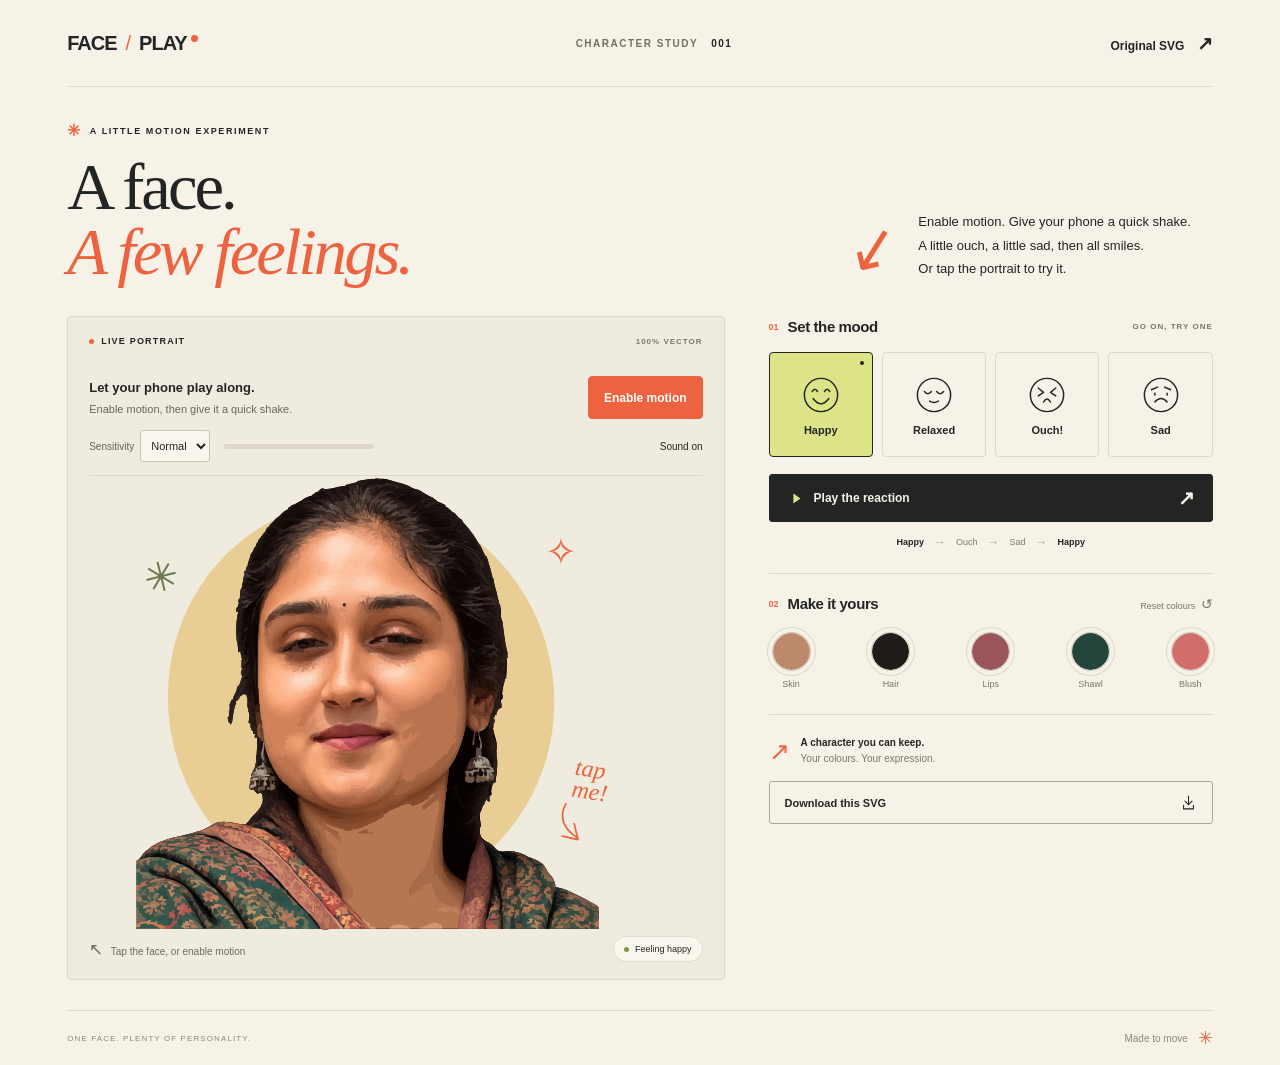
==== commit 41c7c35f: "Keep bindi visible and cover the moving neckline" ====
--- a/index.html
+++ b/index.html
@@ -73,7 +73,7 @@
 #portrait[data-crop="head"] #body, #portrait[data-crop="head"] #neck-bridge, #portrait[data-crop="head"] #shoulder-underlay-art { display:none; }
 @media(prefers-reduced-motion:reduce) { #portrait #head { transition:none; transform:none!important; } }
 </style><defs>
-<filter id="tint-skin" data-tint="skin" data-source="#bd896b" color-interpolation-filters="sRGB" x="-5%" y="-5%" width="110%" height="110%"><feComponentTransfer><feFuncR type="gamma" amplitude="1" exponent="1.00000000" offset="0"/><feFuncG type="gamma" amplitude="1" exponent="1.00000000" offset="0"/><feFuncB type="gamma" amplitude="1" exponent="1.00000000" offset="0"/></feComponentTransfer></filter><filter id="tint-hair" data-tint="hair" data-source="#211c1a" color-interpolation-filters="sRGB" x="-5%" y="-5%" width="110%" height="110%"><feComponentTransfer><feFuncR type="gamma" amplitude="1" exponent="1.00000000" offset="0"/><feFuncG type="gamma" amplitude="1" exponent="1.00000000" offset="0"/><feFuncB type="gamma" amplitude="1" exponent="1.00000000" offset="0"/></feComponentTransfer></filter><filter id="tint-lips" data-tint="lips" data-source="#99555a" color-interpolation-filters="sRGB" x="-5%" y="-5%" width="110%" height="110%"><feComponentTransfer><feFuncR type="gamma" amplitude="1" exponent="1.00000000" offset="0"/><feFuncG type="gamma" amplitude="1" exponent="1.00000000" offset="0"/><feFuncB type="gamma" amplitude="1" exponent="1.00000000" offset="0"/></feComponentTransfer></filter><filter id="tint-shirt" data-tint="shirt" data-source="#25443c" color-interpolation-filters="sRGB" x="-5%" y="-5%" width="110%" height="110%"><feComponentTransfer><feFuncR type="gamma" amplitude="1" exponent="1.00000000" offset="0"/><feFuncG type="gamma" amplitude="1" exponent="1.00000000" offset="0"/><feFuncB type="gamma" amplitude="1" exponent="1.00000000" offset="0"/></feComponentTransfer></filter><clipPath id="clip-bindi"><circle cx="460" cy="349" r="7"/></clipPath><clipPath id="shoulder-underlay"><path d="M0 790H350V823H695V800H1024V1100H0Z"/></clipPath><clipPath id="silhouette"><path d="M0 0C3 0 5.9 0 9 0C19.9 1.4 29.6 4.5 40 8C42.8 8.8 45.6 9.6 48.4 10.4C56.7 12.9 64.1 15.3 71.6 19.6C76 22 76 22 85 24C94 28 94 28 99 32C104.7 35.4 110.2 38.7 116.4 41.1C121 43 121 43 122 45C123.3 45.7 124.6 46.3 126 47C127.3 48.3 128.6 49.6 130 51C130.8 51.3 130.8 51.3 135 53C139.1 54.9 143.1 56.9 147 59C147 60 147 61 147 62C148.3 62.7 149.6 63.3 151 64C154.7 67 158.3 70 162 73C162.8 73.5 162.8 73.5 167 76C170.3 79.7 173.7 83.3 177 87C177.8 87.5 177.8 87.5 182 90C182.8 91.3 182.8 91.3 187 98C187.7 98.3 188.3 98.7 189 99C189 99.7 189 100.3 189 101C189.7 101.3 190.3 101.7 191 102C196.5 108 201.3 114.4 206 121C207.2 122.6 208.4 124.3 209.6 125.9C213.3 131.5 216.6 137.2 220 143C221.3 144.7 222.6 146.3 224 148C226.7 153.7 229.4 159.3 232 165C233 166.3 234 167.6 235 169C235 169.7 235 170.3 235 171C235.7 171 236.3 171 237 171C241 180 241 180 243 189C244 192 245 194.9 246 198C251 216.7 251 216.7 251 220C251.7 220.3 252.3 220.7 253 221C253.3 223 253.5 225 253.8 227.1C255.1 235.4 257.4 242.9 260 251C261 255.7 262 260.3 263 265C263.7 267 264.3 269 265 271C265 273 265 275 265 277C265.7 277 266.3 277 267 277C269.8 285.5 269.4 293.9 269.6 302.8C270 309 270 309 273 316C274.2 324 275.1 332 276 340C277.9 354.9 280.2 369.4 284 384C284 387 284 389.9 284 393C284.3 394.3 284.7 395.6 285 397C284 397 283 397 282 397C282.2 398.5 282.4 399.9 282.6 401.4C283.1 409.4 282.6 417 282 425C281.9 428.1 281.7 431.3 281.6 434.5C281.4 437 281.2 439.4 281 442C280.7 442.2 280.7 442.2 279 443C277.9 447 276.9 450.9 275.9 454.9C275.4 457.1 274.9 459.3 274.3 461.6C273.2 467.1 272.4 472.4 272 478C272.7 478 273.3 478 274 478C273.7 481 273.3 483.9 273 487C271.7 488 270.4 489 269 490C269.7 493 270.3 495.9 271 499C271 501.6 271 504.3 271 507C269 507.7 267 508.3 265 509C261.4 514.4 260 517.3 259 524C258.3 523 257.7 522 257 521C256.3 523.6 255.7 526.3 255 529C254.3 529 253.7 529 253 529C253 529.7 253 530.3 253 531C253.7 531 254.3 531 255 531C255.3 532.3 255.7 533.6 256 535C255.7 535.3 255.3 535.7 255 536C255.3 536.7 255.7 537.3 256 538C255.3 539 254.7 540 254 541C253.3 539.7 252.7 538.4 252 537C252.7 539.3 253.3 541.6 254 544C253.7 544.3 253.3 544.7 253 545C253 546.6 253 548.3 253 550C252.7 550.7 252.3 551.3 252 552C253.1 559.1 254.7 565.1 257 572C261.6 589.4 261.6 589.4 260 599C260.3 599.7 260.7 600.3 261 601C260.3 601 259.7 601 259 601C259.3 602.3 259.7 603.6 260 605C260 607.3 260 609.6 260 612C260.3 614.3 260.7 616.6 261 619C261.7 626.4 261.9 632.6 261 640C261 643.3 261 646.6 261 650C260.1 654.7 259.1 659.3 258 664C257.7 666.6 257.3 669.3 257 672C255.7 671.7 254.4 671.3 253 671C252.7 673 252.3 675 252 677C251.7 677 251.3 677 251 677C247.6 690.9 247.6 690.9 249 698C248.3 699 247.7 700 247 701C246 701 245 701 244 701C244.3 705.3 244.7 709.6 245 714C243.4 713.7 241.7 713.3 240 713C240 710.4 240 707.7 240 705C239.7 706.6 239.3 708.3 239 710C238.3 710 237.7 710 237 710C236.7 711.3 236.3 712.6 236 714C235 714 234 714 233 714C233 716 233 718 233 720C231.7 721.3 230.4 722.6 229 724C228.3 726.6 227.7 729.3 227 732C226.5 732.8 226.5 732.8 224 737C222.4 744.8 223 752.1 224 760C224 760.7 224 761.3 224 762C224.3 763.6 224.7 765.3 225 767C224.3 769.3 223.7 771.6 223 774C222.4 782.9 222.6 788.7 228 796C236 802 236 802 244 806C249.9 810.6 254.7 814.7 259.3 820.6C268.1 827.4 276.4 825.1 287 824C302 824.3 317.2 829.3 330 837C336.2 839.4 342.5 841.8 348.7 844.1C358.8 848.7 365.3 854 370 864C373 870 373 870 378.4 876.3C386.3 885.7 390 891.7 390 904C394.3 904.8 398.6 905.5 403 906C415.8 910.3 427.9 916 440 922C442.7 923.3 445.4 924.6 448.2 926C480.6 942.6 480.6 942.6 487 949C487.2 955.6 487.3 962.2 487.2 968.9C487.2 971 487.2 973.1 487.2 975.3C487.2 982.4 487.2 989.5 487.2 996.7C487.2 1001.9 487.2 1007 487.2 1012.2C487.2 1026.1 487.2 1040 487.2 1054C487.2 1067 487.2 1080 487.2 1093.1C487.2 1131.3 487.2 1169.4 487.1 1207.6C487.1 1292.9 487 1378.2 487 1466C149.1 1466 -188.8 1466 -537 1466C-537.1 1363.6 -537.2 1261.2 -537.4 1155.7C-537.4 1123.3 -537.5 1090.9 -537.5 1057.5C-537.6 1018.1 -537.6 1018.1 -537.6 999.7C-537.6 986.8 -537.6 973.8 -537.6 960.9C-537.7 944.5 -537.7 928 -537.7 911.6C-537.7 905.5 -537.7 899.4 -537.7 893.4C-537.7 885.2 -537.7 877.1 -537.7 868.9C-537.7 866.5 -537.8 864.1 -537.8 861.6C-537.8 859.5 -537.8 857.3 -537.7 855.1C-537.7 853.2 -537.7 851.3 -537.7 849.4C-537.5 847.9 -537.3 846.5 -537 845C-535 844 -533 843 -531 842C-528.6 839.1 -526.3 836.1 -524 833C-518 826 -518 826 -510 820C-508.7 818.8 -507.3 817.6 -505.9 816.3C-488.3 803.5 -467.3 796.6 -446.1 792.4C-432 789.5 -418.1 786 -404.2 781.8C-403.4 781.6 -403.4 781.6 -399.1 780.3C-388.8 777.1 -380.5 773.2 -371.4 767.4C-356.8 758.2 -346.8 758.4 -330.1 760.3C-327.9 760.6 -325.7 760.8 -323.5 761.1C-317 762 -317 762 -310.7 763.6C-305 765 -305 765 -296 765C-291.1 761.3 -287.7 758.5 -285 753C-280.3 747.3 -275.2 742.2 -270 737C-261.9 728.6 -258.5 722.8 -257 711C-257.6 705.7 -258.2 700.3 -259 695C-259.7 695.7 -260.3 696.3 -261 697C-261 696.3 -261 695.7 -261 695C-262.6 695 -264.3 695 -266 695C-266.7 695.7 -267.3 696.3 -268 697C-271 695 -271 695 -276 690C-276 689 -276 688 -276 687C-278 687.3 -280 687.7 -282 688C-283.3 687.3 -284.6 686.7 -286 686C-287 680 -287 680 -284 673C-284 670.7 -284 668.4 -284 666C-281.6 652 -281.6 652 -278 646C-272.8 636.9 -272 630.5 -272 620C-271.7 616.9 -271.3 613.7 -271 610.5C-270.2 601.9 -269.7 593.4 -269.6 584.8C-269.5 582.5 -269.5 580.3 -269.4 578C-269.6 576.4 -269.8 574.7 -270 573C-271.6 572.7 -273.3 572.3 -275 572C-274.7 569.4 -274.3 566.7 -274 564C-275.6 564.3 -277.3 564.7 -279 565C-278.7 563 -278.3 561 -278 559C-279 558.7 -280 558.3 -281 558C-285.2 547.2 -285.2 547.2 -284 541C-284.7 541 -285.3 541 -286 541C-286.3 541.7 -286.7 542.3 -287 543C-287 542 -287 541 -287 540C-287.7 540 -288.3 540 -289 540C-288.6 538.2 -288.3 536.5 -287.9 534.7C-286 521 -286 521 -289 515C-289 513 -289 511 -289 509C-289.7 507.7 -290.3 506.4 -291 505C-291 498.7 -291 492.3 -291 486C-291.7 484.4 -292.3 482.7 -293 481C-293 480 -293 479 -293 478C-297 477 -297 477 -301 477C-301.8 477.7 -301.8 477.7 -306 481C-306.7 481.3 -307.3 481.7 -308 482C-308.7 484 -309.3 486 -310 488C-310.7 488 -311.3 488 -312 488C-312.7 489.3 -313.3 490.6 -314 492C-315 492 -316 492 -317 492C-316.7 494 -316.3 496 -316 498C-316.7 498.7 -317.3 499.3 -318 500C-321.3 511.3 -323 522.5 -324.3 534.2C-325 539 -325 539 -327 542C-327.3 541.7 -327.7 541.3 -328 541C-328.3 542.3 -328.7 543.6 -329 545C-329.3 544 -329.3 544 -331 539C-331.7 539 -332.3 539 -333 539C-333.7 535 -334.4 531 -335 527C-334.3 527.7 -333.7 528.3 -333 529C-332.2 525 -331.6 521 -331 517C-331.7 516.7 -332.3 516.3 -333 516C-332.3 515.3 -331.7 514.7 -331 514C-330 505 -330 505 -331 501C-328.8 494.8 -328.8 494.8 -326 489C-324.7 488.7 -323.4 488.3 -322 488C-322.3 487 -322.7 486 -323 485C-320.5 479.2 -317.8 473.6 -315 468C-314.7 465.7 -314.3 463.4 -314 461C-312.4 459.4 -310.7 457.7 -309 456C-307.2 451 -305.5 446 -304 441C-303.7 440 -303.3 439 -303 438C-304 435 -305 432.1 -306 429C-305.3 429 -304.7 429 -304 429C-304.3 427.7 -304.7 426.4 -305 425C-304 423.4 -303 421.7 -302 420C-302.7 420 -303.3 420 -304 420C-305 414.2 -304.6 409.8 -304 404C-304.3 403 -304.7 402 -305 401C-304.3 401 -303.7 401 -303 401C-303.7 398 -304.3 395.1 -305 392C-307 382.3 -307 382.3 -307 380C-308 381.3 -309 382.6 -310 384C-310.7 384 -311.3 384 -312 384C-312 380.7 -312 377.4 -312 374C-313.9 359.1 -313.9 359.1 -315 358C-316.9 337.3 -316.5 316.3 -312 296C-312 295.3 -312 294.7 -312 294C-313.3 294.3 -314.6 294.7 -316 295C-316 287 -316 287 -312 283C-311.3 280 -310.7 277.1 -310 274C-310.7 273.7 -311.3 273.3 -312 273C-311.3 270.7 -310.7 268.4 -310 266C-309.3 265.7 -308.7 265.3 -308 265C-307.7 259.7 -307.3 254.3 -307 249C-306.3 246.7 -305.7 244.4 -305 242C-304.3 241.7 -303.7 241.3 -303 241C-303 239 -303 237 -303 235C-302.7 233.7 -302.7 233.7 -301 227C-300.7 224.7 -300.3 222.4 -300 220C-298 213 -298 213 -297 210C-297.7 209.7 -298.3 209.3 -299 209C-298.7 207.7 -298.3 206.4 -298 205C-297.3 205 -296.7 205 -296 205C-294 200 -294 200 -294 197C-293.7 196.3 -293.3 195.7 -293 195C-292.3 195 -291.7 195 -291 195C-290.7 192.7 -290.3 190.4 -290 188C-289 185 -288 182.1 -287 179C-286.3 176.5 -285.7 174.1 -285 171.6C-283 165 -283 165 -280 163C-278.7 159.7 -277.3 156.3 -276 153C-275 152 -274 151 -273 150C-272.5 148.5 -272.5 148.5 -270 141C-269.3 141 -268.7 141 -268 141C-267.7 139.3 -267.3 137.7 -267 136C-265 133.7 -263 131.4 -261 129C-260.4 128.1 -260.4 128.1 -257.2 123.6C-256.7 122.8 -256.7 122.8 -254 119C-253.3 119 -252.7 119 -252 119C-251.3 117 -250.7 115 -250 113C-248.7 111 -247.4 109 -246 107C-245.3 107 -244.7 107 -244 107C-243.3 105.7 -242.7 104.4 -242 103C-239.7 100.7 -237.4 98.4 -235 96C-233.9 94.7 -232.7 93.3 -231.6 91.9C-228 88 -228 88 -220 82C-217.7 79.7 -215.4 77.4 -213 75C-206 70 -206 70 -204 70C-204 69.3 -204 68.7 -204 68C-203.3 68 -202.7 68 -202 68C-201.3 66.7 -200.7 65.4 -200 64C-198.4 63 -196.7 62 -195 61C-194.7 60.3 -194.3 59.7 -194 59C-192 58.3 -190 57.7 -188 57C-185 55.3 -182 53.7 -179 52C-176.7 51 -174.4 50 -172 49C-170.4 47.7 -168.7 46.4 -167 45C-151.3 38 -151.3 38 -148 38C-148 37.3 -148 36.7 -148 36C-147.3 35.7 -147.3 35.7 -144 34C-142.7 32.7 -141.4 31.4 -140 30C-138.4 29.7 -136.7 29.3 -135 29C-134.3 28 -133.7 27 -133 26C-132.3 26 -131.7 26 -131 26C-131 25.3 -131 24.7 -131 24C-129.4 23 -127.7 22 -126 21C-123.7 21.7 -121.4 22.3 -119 23C-108.3 23.6 -99.2 20.9 -89 18C-79.6 15.8 -79.6 15.8 -75 17C-74.7 16 -74.3 15 -74 14C-69.7 12.9 -65.3 11.9 -61 11C-49.4 7.4 -49.4 7.4 -47 5C-42.8 4.2 -38.5 3.6 -34.2 2.9C-31.9 2.6 -29.6 2.3 -27.2 1.9C-25.2 1.6 -23.1 1.3 -21 1C-20 0.8 -20 0.8 -15 0C-14.7 0.3 -14.3 0.7 -14 1C-12.4 0.7 -10.8 0.3 -9.2 0C-4 -1 -4 -1 0 0ZM-129 24C-128 26 -128 26 -128 26ZM267 283C268 285 268 285 268 285ZM-310 377C-309 379 -309 379 -309 379ZM-311 482C-311.3 483 -311.7 484 -312 485C-311.3 485 -310.7 485 -310 485C-310.3 484 -310.7 483 -311 482ZM264 505C265 507 265 507 265 507ZM267 505C268 507 268 507 268 507ZM250 545C251 548 251 548 251 548ZM-281 551C-280 553 -280 553 -280 553ZM-276 561C-275 563 -275 563 -275 563ZM-269 691C-268 693 -268 693 -268 693ZM242 706C241.7 707 241.3 708 241 709C241.3 709.2 241.3 709.2 243 710C242.7 708.7 242.3 707.4 242 706Z " transform="translate(537,70)"/></clipPath><clipPath id="head-outline"><path d="M0 0H1024V850H720L700 748C657 788 573 818 492 821C430 819 383 800 354 779L337 848H0Z"/></clipPath><clipPath id="body-outline"><path d="M0 0H1024V1536H0Z M0 0H1024V850H720L700 748C657 788 573 818 492 821C430 819 383 800 354 779L337 848H0Z" clip-rule="evenodd"/></clipPath><clipPath id="skin-outline"><path d="M268 420C266 363 299 283 340 240C373 206 426 209 469 184C500 166 532 162 557 181C598 219 626 239 652 275C700 323 722 391 734 452L746 536C769 528 792 548 793 576C796 610 777 638 750 633C732 701 694 742 642 773C581 814 526 824 483 817C397 816 324 770 290 714C277 689 272 662 269 644C251 639 251 609 261 591C266 571 262 500 268 420Z"/></clipPath><clipPath id="neck-outline"><path d="M353 750C407 795 507 833 603 791L692 737C685 822 663 907 703 957L749 988L716 1080L584 1150L440 1053C403 1006 382 936 364 874Z"/></clipPath><clipPath id="shawl-outline"><path d="M0 915C78 877 145 850 226 829L287 809L337 802C359 869 381 934 417 990L467 1061L588 1143L711 1073C724 992 728 916 765 848C793 886 814 894 848 899C909 907 939 964 975 988L1024 1017V1536H0Z"/></clipPath><clipPath id="jewelry-outline"><path d="M249 629C270 619 294 630 298 655L300 681L320 737L317 769L239 769L241 723L267 682L267 653Z M740 606C754 596 769 603 773 620L773 661L796 702L797 748L719 749L720 697L744 658Z"/></clipPath><clipPath id="clip-brow-left"><rect x="274" y="324" width="171" height="78"/></clipPath><clipPath id="clip-brow-right"><rect x="481" y="316" width="206" height="75"/></clipPath><clipPath id="clip-eye-left"><rect x="296" y="393" width="154" height="102"/></clipPath><clipPath id="clip-eye-right"><rect x="500" y="381" width="168" height="105"/></clipPath><clipPath id="clip-mouth"><rect x="373" y="596" width="211" height="99"/></clipPath><clipPath id="clip-nose"><rect x="397" y="461" width="148" height="137"/></clipPath><clipPath id="lip-happy"><path d="M389 644C407 635 419 620 444 615C455 611 469 614 478 617C492 610 511 616 528 622C543 627 553 630 564 634C555 646 541 657 519 666C495 677 467 681 444 672C419 669 401 658 389 644Z"/></clipPath><clipPath id="lip-surround-happy"><path d="M373 596H584V695H373Z M389 644C407 635 419 620 444 615C455 611 469 614 478 617C492 610 511 616 528 622C543 627 553 630 564 634C555 646 541 657 519 666C495 677 467 681 444 672C419 669 401 658 389 644Z" clip-rule="evenodd"/></clipPath><clipPath id="lip-relaxed"><path d="M389 647.3C407 637.4 419 621 444 614C455 609.5 469 612.1 478 615C492 608.3 511 615 528 622.4C543 628.9 553 633.2 564 638.1C555 649.5 541 658.7 519 665.6C495 675.3 467 679.2 444 671C419 670 401 661.2 389 647.3Z"/></clipPath><clipPath id="lip-surround-relaxed"><path d="M373 596H584V695H373Z M389 647.3C407 637.4 419 621 444 614C455 609.5 469 612.1 478 615C492 608.3 511 615 528 622.4C543 628.9 553 633.2 564 638.1C555 649.5 541 658.7 519 665.6C495 675.3 467 679.2 444 671C419 670 401 661.2 389 647.3Z" clip-rule="evenodd"/></clipPath><clipPath id="lip-slapped"><path d="M384.9 638.7C402.1 631.9 414.9 623.3 441.7 622.5C453.5 620.8 468.4 624.4 478.1 627.2C493 623.2 513.4 629.9 531.6 635.5C547.6 640.2 558.3 643.2 569.2 645C560.5 653.8 545.5 659.5 521.9 663.2C496.3 668 466.3 668.6 441.7 659.6C414.9 655.1 395.7 646.2 384.9 638.7Z"/></clipPath><clipPath id="lip-surround-slapped"><path d="M373 596H584V695H373Z M384.9 638.7C402.1 631.9 414.9 623.3 441.7 622.5C453.5 620.8 468.4 624.4 478.1 627.2C493 623.2 513.4 629.9 531.6 635.5C547.6 640.2 558.3 643.2 569.2 645C560.5 653.8 545.5 659.5 521.9 663.2C496.3 668 466.3 668.6 441.7 659.6C414.9 655.1 395.7 646.2 384.9 638.7Z" clip-rule="evenodd"/></clipPath><clipPath id="lip-sad"><path d="M389 651.9C407 639.3 419 620.1 444 609C455 603.5 469 605.2 478 608C492 602.1 511 610.1 528 620.1C543 629.8 553 636.7 564 643.8C555 653.5 541 659.1 519 661.8C495 668.9 467 672.8 444 666C419 669.1 401 664.7 389 651.9Z"/></clipPath><clipPath id="lip-surround-sad"><path d="M373 596H584V695H373Z M389 651.9C407 639.3 419 620.1 444 609C455 603.5 469 605.2 478 608C492 602.1 511 610.1 528 620.1C543 629.8 553 636.7 564 643.8C555 653.5 541 659.1 519 661.8C495 668.9 467 672.8 444 666C419 669.1 401 664.7 389 651.9Z" clip-rule="evenodd"/></clipPath><mask id="hair-area" maskUnits="userSpaceOnUse" x="0" y="0" width="1024" height="1536"><path d="M0 0H1024V1536H0Z" fill="white"/><path d="M268 420C266 363 299 283 340 240C373 206 426 209 469 184C500 166 532 162 557 181C598 219 626 239 652 275C700 323 722 391 734 452L746 536C769 528 792 548 793 576C796 610 777 638 750 633C732 701 694 742 642 773C581 814 526 824 483 817C397 816 324 770 290 714C277 689 272 662 269 644C251 639 251 609 261 591C266 571 262 500 268 420Z" fill="black"/><path d="M249 629C270 619 294 630 298 655L300 681L320 737L317 769L239 769L241 723L267 682L267 653Z M740 606C754 596 769 603 773 620L773 661L796 702L797 748L719 749L720 697L744 658Z" fill="black"/><path d="M353 750C407 795 507 833 603 791L692 737C685 822 663 907 703 957L749 988L716 1080L584 1150L440 1053C403 1006 382 936 364 874Z" fill="black"/><path d="M0 915C78 877 145 850 226 829L287 809L337 802C359 869 381 934 417 990L467 1061L588 1143L711 1073C724 992 728 916 765 848C793 886 814 894 848 899C909 907 939 964 975 988L1024 1017V1536H0Z" fill="black"/></mask><mask id="base-skin" maskUnits="userSpaceOnUse" x="0" y="0" width="1024" height="1536"><path d="M0 0H1024V1536H0Z" fill="white"/><rect x="275" y="325" width="169" height="76" fill="black"/><rect x="482" y="317" width="204" height="73" fill="black"/><rect x="297" y="394" width="152" height="100" fill="black"/><rect x="501" y="382" width="166" height="103" fill="black"/><rect x="374" y="597" width="209" height="97" fill="black"/><rect x="398" y="462" width="146" height="135" fill="black"/><circle cx="460" cy="349" r="6" fill="black"/></mask><linearGradient id="lid-left" x1="0" y1="0" x2="0" y2="1"><stop stop-color="#b67b58"/><stop offset=".55" stop-color="#c88b69"/><stop offset="1" stop-color="#996044"/></linearGradient><linearGradient id="lid-right" x1="0" y1="0" x2="0" y2="1"><stop stop-color="#ba7955"/><stop offset=".55" stop-color="#d39573"/><stop offset="1" stop-color="#a46645"/></linearGradient><linearGradient id="bridge-shade"><stop stop-color="#885537"/><stop offset="1" stop-color="#be815c"/></linearGradient><radialGradient id="blush-glow"><stop stop-color="var(--blush,#d16d6b)" stop-opacity=".9"/><stop offset="1" stop-color="var(--blush,#d16d6b)" stop-opacity="0"/></radialGradient><path id="v0" d="M0 0C337.9 0 675.8 0 1024 0C1024 351.4 1024 702.9 1024 1065C686.1 1065 348.2 1065 0 1065C0 713.5 0 362.1 0 0Z " fill="#120D0B" transform="translate(0 0)"/><path id="v1" d="M0 0C0 3 0 3 -2 6C-0.1 5.4 1.8 4.8 3.8 4.1C4.8 3.8 5.9 3.4 7 3.1C10 2 10 2 12.2 0.8C14 0 14 0 17 1C15.7 1.7 14.4 2.3 13 3C17.3 3 21.6 3 26 3C26 2.3 26 1.7 26 1C32.3 1 38.5 1 45 1C44.3 2 43.7 3 43 4C43.8 4.1 44.6 4.2 45.4 4.2C50 5.2 53.8 7 58 9C56.7 9.7 55.4 10.3 54 11C54.3 11.7 54.7 12.3 55 13C51.8 11.5 48.8 9.7 45.8 7.9C41 5.5 36.2 5.8 31 6C30.2 6 29.4 6 28.6 6C21.8 6.2 17.7 8.7 12.2 12.6C11.5 13.1 10.8 13.5 10 14C9.3 13.7 8.7 13.3 8 13C9.6 11.7 11.3 10.4 13 9C12.5 9.2 12.5 9.2 10 10C10 9 10 8 10 7C9.3 7 8.7 7 8 7C6.9 8.9 6.9 8.9 6 11C5.7 11.7 5.3 12.3 5 13C5.7 13.7 6.3 14.3 7 15C6.9 17 6.9 17 6 19C5.4 19.3 4.7 19.6 4.1 19.9C2 21 2 21 0.8 24.1C0.5 25.1 0.3 26 0 27C0.4 26.5 0.7 26 1.1 25.5C4.7 20.9 7.2 19.1 13 18C12.2 18.7 11.5 19.5 10.7 20.2C5 26.1 5 26.1 5 29C5.2 28.6 5.2 28.6 6.5 26.4C9.5 21.8 14.1 18.4 19 16C18.7 15.3 18.3 14.7 18 14C18.5 13.8 18.5 13.8 21 13C22.7 14.4 22.7 14.4 24 16C22.4 17.8 21.5 18.9 19.1 19.4C16.2 20.2 14.9 21.9 13 24C13.7 24 14.3 24 15 24C15 23.3 15 22.7 15 22C24.7 18.9 35 18.2 45 20C45 20.3 45 20.7 45 21C44 21.1 42.9 21.1 41.8 21.2C40.4 21.3 39.1 21.4 37.7 21.4C37 21.5 36.3 21.5 35.6 21.6C32.5 21.7 29.9 22 27 23C27.7 23.7 28.3 24.3 29 25C27.3 26 25.5 26.9 23.8 27.9C22.8 28.4 21.8 28.9 20.8 29.5C18.5 30.7 16.3 31.9 14 33C14.7 31.7 15.3 30.4 16 29C12.3 30.2 11.8 31.6 10 35C11 35 11 35 14.1 33.7C22.3 30.5 31.4 29.4 40 28C38.7 29 37.4 30 36 31C39 31 41.9 31 45 31C42.8 33.2 40.9 33.9 38 35C38.7 34.9 39.5 34.8 40.2 34.7C40.7 34.7 40.7 34.7 43.2 34.4C44.2 34.3 45.1 34.2 46.1 34.1C48.9 34 51.3 34.3 54 35C53.3 35.7 52.7 36.3 52 37C52.7 36.9 53.4 36.8 54.1 36.7C55 36.6 55.9 36.5 56.9 36.4C57.8 36.3 58.7 36.1 59.6 36C60 36 60 36 62 36C62.7 36.7 63.3 37.3 64 38C60.4 38.3 56.7 38.7 53 39C53 39.7 53 40.3 53 41C50.4 42 47.7 43 45 44C45.3 43.9 45.3 43.9 46.8 43.6C53.5 42.1 60.1 41.4 67 41C66.7 41.7 66.3 42.3 66 43C65.5 43.2 65.5 43.2 63 44C65.6 44.7 68.3 45.3 71 46C70.3 46.7 69.7 47.3 69 48C70 49 70 49 72.5 49.1C73.5 49.1 74.5 49.1 75.6 49.1C76.6 49.1 77.6 49 78.6 49C79.4 49 80.2 49 81 49C81 49.3 81 49.7 81 50C79.8 50.2 78.6 50.3 77.3 50.5C75.7 50.8 74.1 51 72.5 51.2C72.1 51.3 72.1 51.3 70.1 51.6C64.4 52.5 60 54.2 55 57C54.3 57.3 53.6 57.7 52.8 58C51 59 51 59 50 61C52.6 60.7 55.3 60.3 58 60C57.3 61 56.7 62 56 63C56.8 62.7 56.8 62.7 61 61C61.7 61.7 62.3 62.3 63 63C61.4 64 59.7 65 58 66C59 66.7 60 67.3 61 68C63.7 67.1 63.7 67.1 66 66C66 65 66 64 66 63C70.5 59.2 76.4 58.8 82 58C81.3 58.3 80.7 58.7 80 59C79.7 60 79.3 61 79 62C80.3 62 81.6 62 83 62C81.6 64.8 79.7 65.3 76.9 66.6C76 67.1 75.1 67.5 74.2 68C73.4 68.3 72.7 68.7 72 69C72.8 69.1 73.5 69.3 74.3 69.4C77 70 77 70 80 71C80 72 80 73 80 74C90.6 65.7 90.6 65.7 95 61C95.7 61.3 96.3 61.7 97 62C93 66 89 70 85 74C86 74 86 74 87.8 73C91.5 71.4 94.2 71.7 98 73C100.7 71.6 100.7 71.6 103 70C101.6 73.5 100.3 74.7 96.9 76.2C96.2 76.6 95.4 76.9 94.7 77.3C94.1 77.5 93.6 77.8 93 78C94 80 94 80 97 82C94.4 82.5 91.9 83 89.3 83.5C88.6 83.6 87.9 83.8 87.1 83.9C77.8 85.7 77.8 85.7 74.1 84.2C72 84 72 84 69 86C68.5 86.3 68.5 86.3 66 88C64.7 87.7 63.4 87.3 62 87C63.3 86.3 63.3 86.3 70 83C65.9 83 61.9 85.4 58.2 87C55 88 55 88 51 87C56 85 60.9 83 66 81C64.4 81 62.7 81 61 81C63.3 78.7 64.8 78.3 67.9 77.4C68.4 77.2 68.4 77.2 70.6 76.6C73 76 73 76 76 76C76 75 76 74 76 73C73.7 73.3 71.4 73.7 69 74C69 73.3 69 72.7 69 72C66 72.5 63.9 73.6 61.4 75.1C60.3 75.7 59.2 76.4 58 77C57 76.7 56 76.3 55 76C55.5 75.7 55.5 75.7 58 74C57.3 74.4 56.6 74.7 55.9 75.1C55 75.6 54.1 76.1 53.1 76.6C52.7 76.8 52.7 76.8 50.4 78C49.6 78.3 48.8 78.7 48 79C47.3 78.7 46.7 78.3 46 78C47.5 77.2 47.5 77.2 55 73C54.7 72.3 54.3 71.7 54 71C53.5 71.3 52.9 71.6 52.4 71.9C52 72.1 52 72.1 50.2 73.1C49.6 73.4 48.9 73.8 48.1 74.2C45.6 75.1 44.5 74.7 42 74C39.3 75.4 39.3 75.4 37 77C37 76.3 37 75.7 37 75C36.3 74.7 35.7 74.3 35 74C36 73 37 72 38 71C35 72 35 72 33.3 73.8C30.2 76.7 26.8 78.3 23 80C24 80.3 25 80.7 26 81C26 80.3 26 79.7 26 79C27.6 78.7 29.3 78.3 31 78C30.3 79 29.7 80 29 81C28.3 81 27.7 81 27 81C27 81.7 27 82.3 27 83C29.3 82.7 31.6 82.3 34 82C33.7 84.3 33.3 86.6 33 89C33.4 88.8 33.4 88.8 35.3 87.7C35.8 87.4 35.8 87.4 38.2 85.9C39.2 85.4 40.2 84.8 41.2 84.2C44 83 44 83 46.4 83.3C46.9 83.5 47.4 83.8 48 84C47.5 84.3 47.5 84.3 45 86C45.7 86.7 46.3 87.3 47 88C43.9 89.8 42.8 90 39 90C39 90.7 39 91.3 39 92C42.3 91 45.6 90 49 89C49 90 49 91 49 92C52.3 91.7 55.6 91.3 59 91C59 91.7 59 92.3 59 93C59.7 93 60.3 93 61 93C61 93.7 61 94.3 61 95C64.6 93.7 68.3 92.4 72 91C71.3 90.3 70.7 89.7 70 89C74.7 86.2 78.5 85.6 83.9 85.8C84.6 85.8 85.3 85.8 86 85.9C87.6 85.9 89.3 85.9 91 86C91 87.3 91 88.6 91 90C90.1 90.1 89.3 90.2 88.4 90.4C82.4 91.2 76.8 92.2 71 94C68 94.7 65 95.4 62 96C62 96.7 62 97.3 62 98C62.7 98 63.3 98 64 98C64.3 98.7 64.7 99.3 65 100C65.3 99.3 65.7 98.7 66 98C68 97.7 68 97.7 70.6 97.5C75 97.2 78.8 96.4 83 95C83 94 83 93 83 92C91.6 92.7 100.2 93.3 109 94C109 94.7 109 95.3 109 96C105.7 96 102.4 96 99 96C99 96.7 99 97.3 99 98C117.7 102.4 117.7 102.4 125 100C124 101 123 102 122 103C122.7 104 123.3 105 124 106C121.2 106.2 121.2 106.2 107 107C107 107.3 107 107.7 107 108C106.2 108 105.4 108.1 104.5 108.1C104 108.2 104 108.2 101.2 108.4C100.7 108.4 100.7 108.4 98 108.6C95.2 109 93.4 109.6 91 111C92.9 113 94.6 114.4 97 116C89.9 117.6 85.4 116.5 79 113C82.9 112 82.9 112 84 112C81.4 110.5 80.1 110 77 110C77.3 111.9 77.3 111.9 78 114C81 116 81 116 84.9 116.9C88.8 117.8 90.9 119.4 94 122C96.3 123 98.7 124 101 125C102 126 103 127 104 128C101 127.3 98.1 126.7 95 126C95 126.7 95 127.3 95 128C96.3 128.3 97.6 128.7 99 129C99 129.7 99 130.3 99 131C101.9 133.2 103.9 134 107.6 134.5C111 135 111 135 112.9 136.6C113.3 137 113.6 137.5 114 138C114.6 137.6 115.2 137.3 115.8 136.9C118 136 118 136 119.7 136.4C129.2 138.8 140.5 137.7 149 133C151.6 131.1 153.7 129.2 156 127C155.7 126 155.3 125 155 124C155.5 123.8 155.5 123.8 157.9 123.1C161 122 161 122 163 121C161.5 124.4 159.6 126.4 157 129C156 130.6 155 132.3 154 134C153.3 135 152.7 136 152 137C152.7 136.7 153.4 136.4 154 136.1C154.9 135.7 155.8 135.3 156.8 134.9C157.6 134.6 158.5 134.2 159.4 133.8C162.2 133 163.4 133 166 134C162.6 138.6 160.4 140.4 154.9 142.1C154.3 142.3 154.3 142.3 151.6 143.2C150.7 143.5 149.9 143.7 149 144C149 145 149 146 149 147C151.5 146.6 153.6 146.2 155.8 145C159.1 143.5 162.4 143.4 166 143C166.7 142.7 167.3 142.3 168 142C167.7 142.6 167.3 143.3 167 143.9C166 146 166 146 166 147C167 147 168 147 169 147C166.6 149.6 164.1 151.2 161 153C159.7 153.8 158.4 154.6 157.1 155.4C147.4 161.5 147.4 161.5 143 163C146.4 165.1 149.1 165.2 153 165C153 165.7 153 166.3 153 167C152 167 151 167 150 167C150.3 168.3 150.7 169.6 151 171C150 171 149 171 148 171C148.3 172.3 148.7 173.6 149 175C147 174.3 145 173.7 143 173C143.5 175 143.5 175 145 177C156.9 178.5 169.2 172.3 180 168C177.1 171.3 174.9 173.2 170.8 174.7C167 176 167 176 166 178C168.3 179 170.6 180 173 181C172 181.3 171 181.7 170 182C169.3 181.7 168.7 181.3 168 181C166.3 180.9 164.6 180.9 162.9 180.9C162 180.9 161.1 181 160.1 181C159.8 181 159.8 181 158 181C160.6 181.3 163.3 181.7 166 182C166 182.3 166 182.7 166 183C163 183 160.1 183 157 183C157.7 184.3 158.3 185.6 159 187C154 186.3 149.1 185.7 144 185C144 184.3 144 183.7 144 183C142 182.7 140 182.3 138 182C138 182.7 138 183.3 138 184C138.6 184.1 139.2 184.2 139.8 184.3C148.4 186 148.4 186 151 189C151.7 191.5 152 193.8 152.2 196.4C153.2 199.6 154.8 201.6 156.9 204.3C158.3 206.5 158.8 208.4 159 211C158.3 211 157.7 211 157 211C156.7 211.7 156.3 212.3 156 213C155.5 212.1 155.1 211.2 154.6 210.3C153.9 209.1 153.3 207.9 152.7 206.7C152.4 206.1 152.1 205.5 151.8 204.9C150.1 201.8 148.6 199.2 146 197C147 201.8 148 206.5 150 211C149.3 211 148.7 211 148 211C148.9 216.2 149.9 221.1 152 226C152.4 227.3 152.7 228.7 153 230C148.8 226.3 145.7 222.4 144 217C143.9 214.8 143.9 214.8 144.1 212.6C144.4 206 140.9 201.2 136.7 196.4C136.1 196 135.6 195.5 135 195C136.3 195.3 137.6 195.7 139 196C138.3 195 137.7 194 137 193C134.4 192.8 134.4 192.8 132 193C132.4 193.5 132.8 194.1 133.2 194.7C137.1 200.1 139 204.4 140 211C139.2 210.3 139.2 210.3 135 207C137.4 212.5 139.9 217.8 143 223C146.2 228.5 148.9 233.9 151 240C151.7 239.3 152.3 238.7 153 238C152.3 237.1 151.7 236.1 151 235.1C149 232 149 232 149 230C149.7 230 150.3 230 151 230C151.5 230.8 151.9 231.6 152.4 232.4C154 235 154 235 157 236C157.7 237.6 158.4 239.3 159 241C160.3 243.3 161.6 245.5 162.9 247.7C164.4 250.8 165 253.6 165 257C166.3 258.7 167.7 260.3 169 262C176.6 273.5 182.9 284.9 186 298.5C187 302.2 188.4 305.5 190 309C191 311.6 192 314.2 193 316.8C193.3 317.5 193.5 318.2 193.8 318.9C195.6 323.6 197.1 328.4 198.4 333.3C199 335 199 335 201 336C201.9 338.1 201.9 338.1 202.7 340.8C203 341.7 203.2 342.6 203.5 343.5C204 346.1 203.9 347.5 203 350C200.5 346.4 198.5 343.1 197 339C197.3 340.3 197.6 341.5 197.9 342.8C199 347.4 199.4 351.8 199.8 356.5C200 359.3 200.5 362.2 201 365C200.3 364.7 199.7 364.3 199 364C199.2 364.6 199.4 365.1 199.6 365.7C200.4 368.1 201.2 370.6 202 373C202.2 373.6 202.2 373.6 203.2 376.6C204 379.8 204 382.6 203.9 386C204 388.7 204.8 391.2 205.5 393.9C206.3 397.3 206.5 400.7 206.6 404.1C206.7 404.9 206.7 405.6 206.8 406.4C206.8 408 206.9 409.6 207 411.2C207.1 413.5 207.3 415.9 207.4 418.3C207.9 427.9 208.1 437.4 208 447C207.3 446.7 206.7 446.3 206 446C206.2 446.7 206.4 447.5 206.6 448.2C208.5 455.2 209.6 461.8 210 469C210.7 469 211.3 469 212 469C212 472.6 212 476.3 212 480C212.7 480 213.3 480 214 480C214 477.4 214 474.7 214 472C215 472.3 216 472.7 217 473C216.7 470 216.3 467.1 216 464C222.8 465.2 222.8 465.2 225 466C226.2 468.1 226.2 468.1 227 470C227.7 470 228.3 470 229 470C228.3 472 227.7 474 227 476C226.3 476 225.7 476 225 476C223.7 481.1 222.7 485.7 223 491C223.6 490.5 224.1 490.1 224.7 489.6C227.7 487.5 230.9 486.4 234.3 485.2C234.9 484.8 235.4 484.4 236 484C236.2 481.4 236.2 481.4 236 479C238.2 476.8 243.2 477.6 246.1 477.5C249.3 477 250 476.4 252 474C252.7 473.7 253.4 473.4 254.1 473.1C256 472 256 472 256.8 469.4C256.8 468.6 256.9 467.8 257 467C258 468 259 469 260 470C260.7 469.3 261.3 468.7 262 468C262.3 469 262.7 470 263 471C263.7 471 264.3 471 265 471C265 472 265 473 265 474C265.7 474 266.3 474 267 474C267.7 475 268.3 476 269 477C269.7 477.3 270.3 477.7 271 478C269.9 486.2 268 493.4 265 501C262.4 507.9 260 514.7 258.2 521.9C255.4 532.6 252.3 541.2 243.1 547.9C240.5 549.3 237.9 549.6 235 550C235.6 552.6 236.2 555.1 236.9 557.7C237 558.4 237.2 559.1 237.4 559.9C238.1 562.9 238.8 565.7 240.1 568.5C241.4 572.2 241 575.7 240.8 579.6C240.7 580.4 240.7 581.2 240.6 581.9C240.4 585.7 240.1 587.8 238 591C238.5 591.5 238.9 592.1 239.4 592.6C241.3 595.4 241.6 597.7 242 601C241.3 601.3 240.7 601.7 240 602C241.3 604.6 242.5 604.7 245.2 605.8C253.1 609.2 258 614.5 262 622C262.9 624.7 263.4 627.2 264 630C264.6 631.7 265.3 633.3 266 635C266.4 636.3 266.7 637.7 267 639C265.7 639 264.4 639 263 639C262.7 638.3 262.3 637.7 262 637C261.7 639.3 261.3 641.6 261 644C262.3 644 263.6 644 265 644C265 644.7 265 645.3 265 646C263 646.3 261 646.7 259 647C258.9 646.4 258.9 646.4 258.6 643.6C258.4 642.4 258.2 641.2 258 640C257.3 639.7 256.7 639.3 256 639C256 641 256 643 256 645C255.3 645 254.7 645 254 645C254.5 645.6 255 646.1 255.6 646.7C257 649 257 649 256.7 651.8C256.5 652.5 256.2 653.2 256 654C254 654.3 252 654.7 250 655C250 653.3 250 651.7 250 650C250.3 649.7 250.7 649.3 251 649C251.2 647 251.2 647 251.2 644.6C251.2 644.2 251.2 644.2 251.2 642.1C251 640 251 640 249 638C249.1 635.4 249.1 635.4 250 633C252.5 631.9 254.3 632 257 632C255.4 630.9 255.4 630.9 253 630C249.9 630.9 249.9 630.9 247 632C246 632 245 632 244 632C245 632.7 246 633.3 247 634C246 638 246 638 245.3 639.9C244.9 642.7 245.9 644.4 247 647C247 648 247 649 247 650C245 650 243 650 241 650C241.7 646.4 242.3 642.7 243 639C241.7 638.3 240.4 637.7 239 637C239.3 635 239.7 633 240 631C238.4 631 236.7 631 235 631C235.2 631.8 235.4 632.6 235.6 633.4C236 636 236 636 235 638C233.1 638.4 233.1 638.4 230.7 638.6C227.7 638.8 224.9 639.2 222 640C222 642.6 222 645.3 222 648C220.4 647.7 218.7 647.3 217 647C217 645 217 643 217 641C215.4 641.3 213.7 641.7 212 642C212 643.3 212 644.6 212 646C211 646.3 210 646.7 209 647C210.3 647.3 211.6 647.7 213 648C213 648.7 213 649.3 213 650C213.6 649.9 214.3 649.8 214.9 649.7C215.7 649.6 216.5 649.5 217.4 649.4C218.2 649.3 219 649.1 219.8 649C220.6 649 221.3 649 222 649C224 651 224 651 224.1 653.1C224 653.9 224 654.7 223.9 655.5C223.8 655.9 223.8 655.9 223.7 657.9C223 660 223 660 221.3 661.3C218.4 662.2 216 662.1 212.9 661.9C211.9 661.8 210.9 661.7 209.8 661.7C207 661 207 661 205.1 659.1C203.7 656.5 203.6 654.9 204 652C204.7 651.3 205.3 650.7 206 650C205.7 646.8 205.3 643.8 204.3 640.8C204 639 204 639 206 636C208.5 635.8 208.5 635.8 211 636C213 636 213 636 214.9 635.4C217 635 217 635 220 637C220 635.7 220 634.4 220 633C220.6 633.1 221.2 633.2 221.9 633.3C222.3 633.4 222.3 633.4 224.3 633.7C225.1 633.8 225.9 633.9 226.7 634.1C229 634 229 634 230.8 632.5C231 632.3 231 632.3 232 631C228.2 630.2 225.7 630 222 631C221 630.7 220 630.3 219 630C219 630.7 219 631.3 219 632C215 632.3 211.1 632.7 207 633C207.7 631.7 208.3 630.4 209 629C210.1 625.9 211 622.9 211.7 619.6C213.4 614.9 215.9 611 220 608C223.7 607.3 223.7 607.3 227 607C227 606.7 227 606.7 227.1 605C227.3 602.1 227.6 599.1 227.8 596.2C227.9 595.2 228 594.1 228 593.1C228.1 592.6 228.1 592.6 228.3 590.1C228.3 589.7 228.3 589.7 228.5 587.4C229.1 584.6 229.8 583.7 232 582C232.7 582 233.3 582 234 582C234 582.7 234 583.3 234 584C233.3 584 232.7 584 232 584C232.3 584.7 232.7 585.3 233 586C233.7 586 234.3 586 235 586C235.7 580.7 236.3 575.4 237 570C236.3 570 235.7 570 235 570C233.3 565.5 232.6 561.4 232.4 556.6C232.3 555.4 232.2 554.1 232.1 552.9C232.1 551.9 232.1 551 232 550C230.4 550 228.7 550 227 550C226.9 550.6 226.9 551.2 226.8 551.8C226.4 555.2 226.1 558.6 225.4 562.1C224.9 565.8 224.9 569.3 225 573C225 574.3 225 575.6 225 577C224.3 577 223.7 577 223 577C223 578 223 579 223 580C221.7 579.7 220.4 579.3 219 579C219.6 574.3 220.5 569.7 221.5 565.1C222.7 559.7 223.5 554.5 224 549C223.3 548.8 222.6 548.5 221.8 548.2C216 545.7 212.2 541.5 209 536C209 535.3 209 534.7 209 534C208.3 534 207.7 534 207 534C206.3 536.6 205.7 539.3 205 542C204.3 542 203.7 542 203 542C202.8 542.9 202.7 543.8 202.5 544.7C200.8 553.7 198.6 562.3 195.9 571C195.3 573 194.6 575 194 577C191.1 586.4 187.4 595.2 183 604C182.6 604.9 182.1 605.8 181.7 606.7C180.6 608.8 179.5 610.9 178.4 613C178 613.7 177.7 614.4 177.3 615.1C176.9 615.8 176.6 616.4 176.2 617.1C175.9 617.7 175.6 618.3 175.3 618.9C174 621 174 621 172.8 622.5C169.6 626.7 168 630.4 167.3 635.7C167.2 636.4 167.1 637.2 167 637.9C165.6 646.8 164.7 655.8 163.9 664.8C163.6 667.4 163.4 669.9 163.1 672.5C163 674 162.8 675.6 162.6 677.2C162.3 680.6 161.8 683.7 161 687C160.8 689.3 160.5 691.6 160.4 693.9C160.3 694.6 160.2 695.3 160.2 696C160 698.3 159.8 700.6 159.6 702.9C159.5 704.5 159.4 706.1 159.2 707.7C158.5 716.3 157.8 724.9 157.2 733.5C157.1 733.9 157.1 733.9 157 736.1C156.6 740.2 156.3 744.3 156 748.4C155.9 749.2 155.9 750 155.8 750.8C155.7 752.8 155.5 754.9 155.3 756.9C155.1 759.9 154.8 762.9 154.5 765.8C153.9 771.2 153.8 776.4 153.8 781.8C153.8 782.8 153.8 783.8 153.8 784.8C153.8 786.9 153.8 789 153.8 791.1C153.8 794.3 153.8 797.5 153.8 800.6C153.7 813.9 153.8 826.7 158.8 839.2C159 839.9 159.3 840.6 159.5 841.3C161.7 846.7 164.4 851.4 168 856C168.2 856.3 168.2 856.3 169.3 857.8C178.6 869.4 191.9 876.6 205 883C206.5 878.1 207.6 873.3 208.4 868.2C211.9 847.8 217.1 828.4 224.2 808.8C224.5 808.2 224.7 807.5 225 806.8C226.2 803.5 227.5 801.5 230 799C230.4 797 230.4 797 230.5 794.9C230.7 793.6 230.8 792.3 231 791C232 790.7 233 790.3 234 790C234.8 788 234.8 788 235 786C234.7 785.7 234.3 785.3 234 785C234 784.3 234 783.7 234 783C235 782.7 236 782.3 237 782C237.3 783 237.7 784 238 785C238.7 785 239.3 785 240 785C239.7 786 239.3 787 239 788C240 788.7 241 789.3 242 790C242.9 792.5 242.9 792.5 243.8 795.8C245.2 800.7 246.9 805 249.3 809.6C271.1 851.4 262.8 894.5 254.9 938.8C254.9 939.2 254.9 939.2 254.5 941.4C254.2 943.2 253.8 944.9 253.5 946.7C252.2 953.1 251.5 959.5 251 966C251.2 965.3 251.3 964.7 251.5 964C252.3 960.9 253 957.9 253.8 954.9C254.1 953.8 254.3 952.8 254.6 951.7C257.9 938.9 257.9 938.9 262.1 935.1C264 934 264 934 266 934C266.3 932.7 266.7 931.4 267 930C264 931 263.1 931.8 261 934C261.4 928.6 263 926.5 267 923C267.6 922.5 268.2 922.1 268.9 921.6C270 920 270 920 269.7 916.3C269.5 915.2 269.2 914.1 269 913C271 913.3 273 913.7 275 914C275 914.3 275 914.3 275.2 915.8C276.2 918.6 277.8 920 280 922C281.7 925.3 281.1 929 281.1 932.6C281.1 933.4 281.1 934.2 281 935.1C281 937 281 939 281 941C280.7 940.3 280.3 939.7 280 939C280 940 280 941 280 942C280 943 280 944 280 945C278.7 945 277.4 945 276 945C276.4 945.8 276.8 946.5 277.3 947.3C277.8 948.3 278.4 949.3 278.9 950.4C279.5 951.4 280 952.4 280.6 953.4C282.7 957.2 283.1 959.2 283.1 963.6C283.1 964.1 283.1 964.1 283 966.7C283 967 283 967 283 969C281.7 968 280.4 967 279 966C279.3 966.4 279.3 966.4 281 968.2C283 972 283 972 283 985C16.7 985 -249.6 985 -524 985C-524 933.2 -524 881.4 -524 828C-522.4 828 -520.7 828 -519 828C-518.7 828.3 -518.3 828.7 -518 829C-517.9 828.7 -517.9 828.7 -517.2 827.3C-515.7 824.5 -514.2 822.3 -512 820C-510.7 820 -509.4 820 -508 820C-508 819.7 -508 819.7 -507.8 818.4C-506.6 814.8 -504.6 812.7 -502 810C-501 810 -500 810 -499 810C-498.8 809.7 -498.8 809.7 -498.1 808.1C-496.8 805.5 -495.7 805 -493 804C-492 804 -491 804 -490 804C-489.9 803.3 -489.7 802.5 -489.6 801.8C-487.2 797.6 -483.4 796.5 -479 795C-478.3 795 -477.7 795 -477 795C-477 794.3 -477 793.7 -477 793C-476 793 -475 793 -474 793C-474 792.3 -474 791.7 -474 791C-469.8 786.6 -466.8 785.4 -460.8 785C-460.2 785 -459.6 785 -459 785C-459 785.7 -459 786.3 -459 787C-457.7 786.7 -456.4 786.3 -455 786C-455 785.3 -455 784.7 -455 784C-454.1 783.9 -453.3 783.9 -452.4 783.8C-441.8 782.7 -441.8 782.7 -438.2 778.4C-436.9 776.5 -436.9 776.5 -436 775C-434 775.7 -432 776.3 -430 777C-430 777.7 -430 778.3 -430 779C-427 778 -427 778 -425.8 776.4C-425.2 775.9 -424.6 775.5 -424 775C-421.7 775.3 -419.3 775.7 -417 776C-414.5 775.6 -412.4 774.8 -410 774C-410 773.3 -410 772.7 -410 772C-409.3 772 -408.7 772 -408 772C-408 771.3 -408 770.7 -408 770C-403.7 769.7 -400.1 770.7 -396 772C-396 771.3 -396 770.7 -396 770C-392.5 767.5 -389.1 767.8 -385 768C-384.3 768.3 -383.7 768.7 -383 769C-383 768.3 -383 767.7 -383 767C-381.5 766.5 -380.1 766 -378.6 765.5C-378.2 765.4 -378.2 765.4 -376.2 764.7C-374 764 -374 764 -372 764C-372 762.4 -372 760.7 -372 759C-365.4 757.9 -365.4 757.9 -362 759C-362 758.3 -362 757.7 -362 757C-361.8 756.8 -361.8 756.8 -360.6 755.7C-358.6 753.6 -358.4 751.8 -358 749C-359 749 -360 749 -361 749C-360.7 748.4 -360.4 747.8 -360.1 747.2C-359 745 -359 745 -358 742C-362.2 742.5 -364.5 743.9 -367.7 746.6C-370 748.6 -370 748.6 -372 750C-372.7 749.7 -373.3 749.3 -374 749C-371.5 745.5 -369.1 742.1 -366.3 738.8C-364.4 736.5 -363.1 734.7 -362 732C-363.6 733 -365.3 734 -367 735C-367 733 -367 731 -367 729C-367.6 729.7 -368.2 730.4 -368.8 731.1C-369.5 731.7 -370.3 732.3 -371 733C-372 732.7 -373 732.3 -374 732C-369.7 726.2 -369.7 726.2 -366.3 725.2C-365.9 725.2 -365.9 725.2 -364 725C-363.3 724.7 -362.7 724.3 -362 724C-361.3 724.7 -360.7 725.3 -360 726C-354.8 725.2 -352.4 722.6 -349.2 718.8C-348 717 -348 717 -347 714C-342.9 715.5 -341.2 718.1 -338.8 721.6C-338 722.6 -337.3 723.6 -336.6 724.7C-336.1 725.4 -335.5 726.2 -335 727C-335.3 725.7 -335.7 724.4 -336 723C-335.4 723.4 -334.8 723.7 -334.1 724.1C-333.4 724.4 -332.7 724.7 -332 725C-331.3 724.7 -330.7 724.3 -330 724C-331.3 722.7 -332.6 721.4 -334 720C-333.3 720 -332.7 720 -332 720C-331.7 719.3 -331.3 718.7 -331 718C-330.4 718.3 -329.8 718.6 -329.2 718.9C-327 720 -327 720 -324 721C-323.7 721.7 -323.4 722.3 -323.1 723C-322 725 -322 725 -319.4 725.8C-318.6 725.8 -317.8 725.9 -317 726C-317 726.7 -317 727.3 -317 728C-316.3 728.3 -315.7 728.7 -315 729C-314.9 728.2 -314.8 727.4 -314.8 726.6C-314.5 725.7 -314.3 724.9 -314 724C-311.9 723.2 -311.9 723.2 -310 723C-309.8 723.7 -309.5 724.3 -309.3 725C-308.9 725.7 -308.4 726.3 -308 727C-305.2 727.4 -303 727 -300.3 726.4C-298 726 -298 726 -296 727C-297.6 729 -299.3 731 -301 733C-301.7 733 -302.3 733 -303 733C-303 735 -303 737 -303 739C-301.4 736.7 -299.7 734.4 -298 732C-297 735 -297 735 -297 737C-296.6 736.2 -296.2 735.4 -295.8 734.6C-294 732 -294 732 -291.3 731.2C-290.9 731.2 -290.9 731.2 -289 731C-288.4 734.4 -288.4 734.4 -288 738C-288.7 738.7 -289.3 739.3 -290 740C-288.3 743.9 -288.3 743.9 -286 745C-284.7 745.7 -283.3 746.3 -282 747C-282.3 748 -282.7 749 -283 750C-281.4 749.3 -279.7 748.7 -278 748C-278.7 749 -279.3 750 -280 751C-280.4 753 -280.7 755 -281 757C-280 757.1 -279 757.3 -277.9 757.4C-260.9 760 -242.4 764.3 -228 774C-227.2 774.5 -226.4 775 -225.6 775.5C-222.6 777.5 -221.2 778.5 -220 782C-219 782.3 -218 782.7 -217 783C-215.6 784.3 -214.3 785.6 -213 787C-210.7 788.8 -208.3 790.6 -205.9 792.3C-204 794 -204 794 -203 797C-200.3 798.3 -197.6 799.1 -194.8 800.1C-186.6 803.6 -180.2 811.7 -174 818C-173.2 818.8 -172.4 819.6 -171.6 820.4C-170.1 821.9 -168.6 823.4 -167.2 824.8C-163.9 828.1 -160.7 831.4 -157.1 834.4C-153 837.9 -149.3 841.7 -145.4 845.6C-142.7 848.3 -139.8 850.8 -136.9 853.4C-134.4 855.5 -132.1 857.8 -129.8 860.2C-128.2 861.8 -126.5 863.3 -124.7 864.8C-117.3 871.3 -110.5 878.5 -103.6 885.5C-90.3 898.9 -90.3 898.9 -84.5 903.7C-82 905.9 -80.1 908.5 -78 911C-76.7 912.1 -75.4 913.3 -74.1 914.4C-70 917.9 -66.5 921.8 -63 926C-63.4 925.5 -63.4 925.5 -65.4 923.1C-67.4 920.3 -68.4 918.1 -68.9 914.6C-74.4 882.1 -96.2 849.9 -116.7 824.8C-118 823 -118 823 -118.9 821.1C-120 819 -120 819 -122 816.7C-124.4 813.5 -124.9 811 -125.7 807.1C-127.3 800.2 -130.2 794.7 -134.1 788.7C-135.1 787.2 -136.1 785.6 -137 784C-136.7 783.3 -136.3 782.7 -136 782C-136.8 780.1 -136.8 780.1 -138 778C-138.3 777.4 -138.6 776.7 -139 776C-140.8 772.3 -142.8 768.6 -145 765C-143.7 765.3 -142.4 765.7 -141 766C-141.5 765.7 -142 765.3 -142.5 765C-147.7 761.1 -147.7 761.1 -148.5 758C-148.6 756.5 -148.7 755 -148.7 753.6C-149.4 747.9 -152.1 742.1 -155.1 737.3C-158.6 731.3 -158.3 726.3 -157.8 719.5C-157.7 719 -157.7 719 -157.6 716.4C-157.4 714 -157.2 711.5 -157 709C-157.7 709 -158.3 709 -159 709C-159 706.7 -159 704.4 -159 702C-158.7 702 -158.3 702 -158 702C-158 704 -158 706 -158 708C-157.3 707.3 -156.7 706.7 -156 706C-151.9 706.3 -149 708 -145.6 710.1C-144.5 710.7 -143.5 711.3 -142.4 712C-140.1 713.3 -137.9 714.7 -135.6 716.1C-127.7 720.8 -119.9 724.3 -111 727C-110 727.3 -109 727.6 -108 727.9C-100.1 730.1 -92.2 731 -84 731C-83.7 730.7 -83.3 730.3 -83 730C-81.3 730 -79.7 730 -78 730C-78 729.3 -78 728.7 -78 728C-78.8 727.9 -79.6 727.8 -80.4 727.7C-84 727 -87.1 726 -90.5 724.8C-93.1 724 -95.7 723.3 -98.4 722.6C-103.2 721.3 -107.5 719.6 -111.9 717.4C-114.8 716.1 -117.6 714.9 -120.5 713.7C-170.3 692.5 -209.9 659.3 -231.1 608.8C-234.8 599.4 -237.4 589.7 -240 580C-242.1 589.6 -243.1 599.5 -241.3 609.2C-241.2 610.2 -241.1 611.1 -241 612C-242 612.7 -243 613.3 -244 614C-244.7 616.1 -244.7 616.1 -245 618C-243.7 618 -242.4 618 -241 618C-241 620 -241 622 -241 624C-240.3 624 -239.7 624 -239 624C-238.9 624.7 -238.8 625.4 -238.6 626.1C-238 629.2 -237 632.1 -236 635C-235.3 635 -234.7 635 -234 635C-233.8 640.6 -233.8 640.6 -236 644C-235 644.1 -234.1 644.2 -233.1 644.3C-232.1 644.5 -231 644.8 -230 645C-229.7 646 -229.3 647 -229 648C-230.6 648.7 -232.3 649.3 -234 650C-233.7 652 -233.3 654 -233 656C-234.6 656.3 -236.3 656.7 -238 657C-238 659 -238 661 -238 663C-236.7 663.3 -235.4 663.7 -234 664C-234.7 668.8 -234.7 668.8 -237 671C-238 671 -239 671 -240 671C-239.7 673.3 -239.3 675.6 -239 678C-240.3 678 -241.6 678 -243 678C-243 678.7 -243 679.3 -243 680C-244 679.7 -245 679.3 -246 679C-246 678.3 -246 677.7 -246 677C-247.6 677.7 -249.3 678.3 -251 679C-251 679.7 -251 680.3 -251 681C-252.3 681.3 -253.6 681.7 -255 682C-255.1 674.2 -255.1 674.2 -254 672C-247.6 670.7 -247.6 670.7 -245 672C-244.7 670.7 -244.3 669.4 -244 668.1C-243.8 667.4 -243.6 666.7 -243.4 665.9C-243 664 -243 664 -243 662C-242.3 662 -241.7 662 -241 662C-241 660.4 -241 658.7 -241 657C-244 656.7 -246.9 656.3 -250 656C-250 660 -250 663.9 -250 668C-251.3 668.3 -252.6 668.7 -254 669C-254.7 667.4 -255.3 665.7 -256 664C-255.3 663.3 -254.7 662.7 -254 662C-253.9 659.4 -253.9 659.4 -254 657C-256.3 657 -258.6 657 -261 657C-260.5 658.2 -260 659.4 -259.4 660.6C-258 664.4 -257.9 667 -259 671C-260.6 671 -262.3 671 -264 671C-264 672 -264 673 -264 674C-267.3 674 -270.6 674 -274 674C-273 670 -273 670 -271 668C-269.8 667.7 -268.6 667.3 -267.4 667C-266.3 666.7 -265.2 666.3 -264 666C-262.5 663 -262.9 660.3 -263 657C-266.5 657.5 -269.7 657.9 -273 659C-272.7 657.7 -272.3 656.4 -272 655C-270 654.7 -268 654.3 -266 654C-266 653 -266 652 -266 651C-263.4 650.7 -260.7 650.3 -258 650C-258 649.7 -258 649.3 -258 649C-261.3 649.3 -264.6 649.7 -268 650C-268 650.7 -268 651.3 -268 652C-268.7 652 -269.3 652 -270 652C-270 650.7 -270 649.4 -270 648C-269.3 648 -268.7 648 -268 648C-267.7 647 -267.3 646 -267 645C-266 644.7 -265 644.3 -264 644C-264 644.7 -264 645.3 -264 646C-263 645 -262 644 -261 643C-263 643 -265 643 -267 643C-266.4 640.1 -266.1 639.1 -264 637C-262.7 637 -261.4 637 -260 637C-260 636 -260 635 -260 634C-260.7 633.7 -261.3 633.3 -262 633C-261 632 -260 631 -259 630C-257.7 630.7 -256.4 631.3 -255 632C-255.3 633 -255.7 634 -256 635C-254.7 634.7 -253.4 634.3 -252 634C-252 633.3 -252 632.7 -252 632C-251 632 -250 632 -249 632C-249 632.7 -249 633.3 -249 634C-247.7 633.7 -246.4 633.5 -245.1 633.2C-244.3 633 -243.6 632.9 -242.8 632.7C-242.2 632.5 -241.6 632.2 -241 632C-240.7 631 -240.3 630 -240 629C-240.6 629.3 -241.2 629.6 -241.8 629.9C-244 631 -244 631 -247 632C-246.7 630.7 -246.3 629.4 -246 628C-246.7 628 -247.3 628 -248 628C-248.3 629 -248.7 630 -249 631C-251.3 630.7 -253.6 630.3 -256 630C-256 629.3 -256 628.7 -256 628C-254.1 626.5 -254.1 626.5 -251.6 624.9C-250.8 624.3 -250 623.8 -249.2 623.2C-247 622 -247 622 -245 622C-245.7 621 -246.3 620 -247 619C-247.2 616.4 -247.2 616.4 -247 614C-246.3 613.3 -245.7 612.7 -245 612C-245.7 611.3 -246.3 610.7 -247 610C-247.5 606.9 -247.3 603.7 -247.3 600.6C-247.3 600.1 -247.3 600.1 -247.3 597.8C-247.2 591.9 -246.5 586.8 -244.7 581.2C-243.6 577.8 -243.4 575.5 -244 572C-245.6 570.9 -247.3 570 -249 569C-255 561.6 -257.6 554.8 -257.5 545.3C-256.7 539.6 -253.9 534.9 -251 530C-249.7 532.7 -248.3 535.3 -247 538C-247.6 525.1 -249.1 512.4 -250.8 499.7C-251.6 493.5 -252.3 487.2 -253 481C-253.1 480.1 -253.2 479.2 -253.3 478.2C-255.8 454.7 -255.3 431.1 -255.2 407.5C-255.2 403.1 -255.2 398.6 -255.2 394.2C-255.2 375 -255.2 355.8 -254.6 336.6C-254.6 336 -254.6 336 -254.5 333.1C-254.2 324.5 -253.1 316.1 -251.7 307.6C-251 303.3 -250.8 299 -250.6 294.6C-250.2 286.4 -247.9 279.6 -245 272C-244.3 270 -243.7 268 -243 266C-237.4 252.3 -237.4 252.3 -233 247C-233.7 247 -234.3 247 -235 247C-233.1 241.5 -229.7 237.5 -226.1 232.9C-224.2 230.3 -223 228.1 -222 225C-220.3 220.5 -219.1 218.7 -215 216C-214.3 213.4 -214.3 213.4 -214 211C-214.7 212.6 -215.3 214.3 -216 216C-217 215.7 -218 215.3 -219 215C-219.1 215.3 -219.1 215.3 -219.7 216.9C-223.1 225 -226.5 230.2 -234 235C-231.8 228.7 -228.4 223.4 -223.7 218.7C-217.4 211.8 -211.9 199.3 -211 190C-211.3 189 -211.7 188 -212 187C-211.3 186 -210.7 185 -210 184C-210.3 183 -210.7 182 -211 181C-210 179 -209 177 -208 175C-207.9 174.2 -207.7 173.4 -207.6 172.6C-206.7 168.8 -204.9 165.5 -203 162C-204.3 164 -205.6 166 -207 168C-207.3 167.3 -207.7 166.7 -208 166C-207.1 164 -206.1 162 -205 160C-210.7 165.4 -210.7 165.4 -212 169C-212 170 -212 171 -212 172C-212.7 172 -213.3 172 -214 172C-214.1 172.9 -214.3 173.8 -214.4 174.8C-216.6 187 -219.7 199.2 -229 208C-229.7 208 -230.3 208 -231 208C-230.4 204.1 -229.2 201.1 -227.4 197.7C-227 196.8 -226.5 195.9 -226.1 195C-225.7 194.3 -225.4 193.7 -225 193C-225.7 192.3 -226.3 191.7 -227 191C-228.5 186.4 -227 182.7 -226 178C-227.6 181.3 -229.3 184.6 -231 188C-231.3 187 -231.7 186 -232 185C-233 184.7 -234 184.3 -235 184C-235 183 -235 182 -235 181C-235.3 180.7 -235.7 180.3 -236 180C-236.5 180.3 -236.5 180.3 -239 182C-241.3 181.7 -242.9 181 -245 180C-243 178.4 -241 176.7 -239 175C-238.7 175.3 -238.3 175.7 -238 176C-233.3 173.7 -231.3 170.7 -228.8 166.3C-227.6 164.2 -226.3 162.1 -225 160C-224.3 160 -223.7 160 -223 160C-224.2 163.1 -225.5 166.1 -227 169C-226.4 168.2 -225.9 167.5 -225.3 166.7C-224.5 165.7 -223.7 164.6 -222.9 163.6C-222.7 163.3 -222.7 163.3 -221.7 161.9C-218.7 157.9 -215.6 153.9 -212.4 150C-210.8 147.8 -210 145.6 -209 143C-206.2 138.9 -202.9 136.1 -199 133C-200.7 131.9 -200.7 131.9 -203 131C-205.2 131.8 -205.2 131.8 -207.4 133.2C-208.2 133.7 -209 134.1 -209.8 134.6C-211.5 135.7 -213.2 136.8 -214.9 137.9C-215.6 138.2 -216.3 138.6 -217 139C-217.7 138.7 -218.3 138.3 -219 138C-212.6 133.8 -206.2 129.9 -199.4 126.4C-197.1 125.1 -195.1 123.6 -193 122C-193.9 122.3 -194.7 122.6 -195.6 122.9C-197.7 123.6 -199.8 124.3 -201.9 124.9C-204.3 125.8 -206.5 126.6 -208.8 127.6C-212 129 -212 129 -214 129C-215.7 130.6 -217.4 132.3 -219 134C-219.7 133.7 -220.3 133.3 -221 133C-216.4 127.3 -216.4 127.3 -213 125C-213 123.7 -213 122.4 -213 121C-211.9 119.3 -211.9 119.3 -210 118C-207.7 117.6 -205.3 117.3 -203 117C-200.1 115.9 -200.1 115.9 -198 115C-198 114.3 -198 113.7 -198 113C-195.9 112 -193.8 111 -191.6 110C-190.4 109.4 -189.3 108.9 -188 108.3C-185 107 -185 107 -183 107C-183 106.3 -183 105.7 -183 105C-185 105 -187 105 -189 105C-188.5 104.7 -188.5 104.7 -186 103C-186.8 103.2 -187.5 103.5 -188.3 103.7C-189.3 104 -190.3 104.3 -191.3 104.6C-192.3 104.9 -193.3 105.1 -194.3 105.4C-197 106 -197 106 -200 105C-198.8 104.7 -198.8 104.7 -193 103C-193.3 102 -193.7 101 -194 100C-191.8 98.9 -189.5 97.7 -187.3 96.6C-186.7 96.3 -186.1 96 -185.4 95.7C-175.6 90.7 -175.6 90.7 -170.2 90.9C-169.4 90.9 -168.6 90.9 -167.8 90.9C-167.2 91 -166.6 91 -166 91C-166 90 -166 89 -166 88C-164.4 88 -162.7 88 -161 88C-161 87.3 -161 86.7 -161 86C-160.3 85.7 -159.7 85.3 -159 85C-160.3 84 -161.6 83 -163 82C-162.3 82.1 -161.6 82.3 -160.9 82.4C-157.6 83.1 -154.3 83.5 -151 84C-152 83 -153 82 -154 81C-150.4 81 -146.7 81 -143 81C-144.3 80.3 -145.6 79.7 -147 79C-146.6 79 -146.6 79 -144.4 79.2C-143.3 79.3 -142.2 79.4 -141.1 79.5C-140 79.6 -138.9 79.7 -137.7 79.8C-135 80 -135 80 -134 80C-134.3 79.3 -134.7 78.7 -135 78C-132.4 77.3 -129.7 76.7 -127 76C-127 75.7 -127 75.3 -127 75C-125.9 75 -124.7 75.1 -123.6 75.1C-122.4 75.1 -121.2 75 -120 75C-119.7 74.3 -119.3 73.7 -119 73C-120 72 -121 71 -122 70C-121.5 69.8 -121.5 69.8 -119 69C-119.3 68.3 -119.7 67.7 -120 67C-119.3 67.2 -118.6 67.4 -118 67.6C-117.1 67.9 -116.2 68.2 -115.2 68.4C-114.4 68.7 -113.5 69 -112.6 69.2C-110.4 69.9 -108.2 70.5 -106 71C-106.9 70.7 -107.7 70.3 -108.6 70C-109.1 69.8 -109.1 69.8 -111.9 68.6C-113 68.2 -114.1 67.7 -115.3 67.3C-118 66 -118 66 -119 64C-118.4 64.2 -117.8 64.3 -117.1 64.5C-116.3 64.7 -115.5 64.9 -114.7 65.1C-113.9 65.3 -113.1 65.5 -112.3 65.7C-110 66 -110 66 -107 65C-105.7 65.6 -104.3 66.3 -103 67C-102 67 -101 67 -100 67C-103.1 64.3 -105.6 63.4 -109.7 62.7C-110.8 62.5 -111.9 62.3 -113 62.1C-114.1 61.9 -115.3 61.6 -116.4 61.4C-118.7 61 -120.9 60.6 -123.2 60.2C-124.2 60 -125.2 59.8 -126.2 59.6C-129 59 -131.4 58.1 -134 57C-134 56 -134 55 -134 54C-136 53.7 -138 53.3 -140 53C-140 52.7 -140 52.3 -140 52C-139.1 52.2 -138.1 52.3 -137.1 52.5C-125.4 54.2 -125.4 54.2 -121 52C-121.7 51.8 -122.4 51.6 -123.2 51.4C-124.1 51.2 -125 50.9 -125.9 50.6C-126.9 50.4 -127.8 50.1 -128.7 49.9C-131 49 -131 49 -132 47C-131.6 47 -131.6 47 -129.5 47.3C-128.4 47.4 -127.3 47.5 -126.2 47.6C-125.1 47.7 -124 47.8 -122.9 47.9C-120 48 -120 48 -117 47C-115.3 47 -113.7 47 -112 47C-113 44 -113 44 -115.1 42.8C-115.9 42.5 -116.7 42.2 -117.6 41.8C-118.4 41.5 -119.2 41.1 -120.1 40.8C-120.7 40.5 -121.3 40.3 -122 40C-121.7 39.3 -121.3 38.7 -121 38C-120.7 38.2 -120.7 38.2 -119.2 39.1C-117 40 -117 40 -115.1 39.5C-112.5 38.9 -111.2 39.4 -108.8 40.4C-108.4 40.6 -108.4 40.6 -106.6 41.3C-106.1 41.5 -105.5 41.8 -105 42C-104.3 41.3 -103.7 40.7 -103 40C-103.7 38.7 -104.3 37.4 -105 36C-104.3 36 -103.7 36 -103 36C-104 32.7 -105 29.4 -106 26C-101.2 27.6 -97.3 29.7 -94.8 34.2C-94.5 34.8 -94.3 35.4 -94 36C-93.7 36 -93.3 36 -93 36C-93 35 -93 34 -93 33C-92.3 33 -91.7 33 -91 33C-92 31 -93 29 -94 27C-91 28 -91 28 -89.9 29.7C-89.6 30.4 -89.3 31.1 -89 31.9C-87.7 34.8 -86.5 37 -84 39C-83 39 -82 39 -81 39C-79.3 40.6 -79.3 40.6 -77.5 42.7C-76.9 43.4 -76.3 44.1 -75.7 44.8C-74 47 -74 47 -72.6 49.5C-70.7 52.5 -68.5 54.5 -65.8 56.8C-64.9 57.6 -64 58.4 -63.1 59.2C-62.4 59.8 -61.7 60.4 -61 61C-61 60.3 -61 59.7 -61 59C-62.6 57.5 -62.6 57.5 -64.7 55.8C-68.2 52.7 -71.1 49.7 -74 46C-71 46 -71 46 -69.5 47.5C-69 48.1 -68.5 48.8 -68 49.4C-65.3 52.9 -65.3 52.9 -62 54C-61.7 54.7 -61.3 55.3 -61 56C-60.3 55.7 -59.7 55.3 -59 55C-58.3 55.3 -57.7 55.7 -57 56C-58.5 54.3 -59.7 53.1 -61.8 52.2C-64.7 50.6 -66.8 48.6 -69.2 46.4C-70.1 45.6 -71 44.7 -72 43.9C-72.3 43.6 -72.3 43.6 -74 42C-70.2 42 -69.5 43 -66.8 45.5C-66.1 46.1 -65.4 46.8 -64.6 47.5C-64.1 48 -63.6 48.5 -63 49C-62.7 48 -62.3 47 -62 46C-62.7 45 -63.3 44 -64 43C-64 41.7 -64 40.4 -64 39C-60.5 40.2 -59.9 40.9 -58 44C-57.7 45.7 -57.3 47.3 -57 49C-56.8 49.4 -56.8 49.4 -55.5 51.5C-53.6 54.6 -53 57.4 -53 61C-51.7 62.6 -51.7 62.6 -50 64C-49 64 -48 64 -47 64C-46 64 -45 64 -44 64C-44.3 63.3 -44.7 62.7 -45 62C-46 62 -47 62 -48 62C-49.7 60 -49.7 60 -51.3 57.2C-51.9 56.4 -52.4 55.5 -53 54.6C-54 52 -54 52 -53.2 49.7C-52.8 49.1 -52.4 48.6 -52 48C-51 49.3 -50 50.5 -49.1 51.8C-48.8 52.2 -48.8 52.2 -47.4 54C-46 56 -46 56 -45 59C-44 59.7 -43 60.3 -42 61C-41.9 61.8 -41.8 62.7 -41.6 63.5C-41.4 64.3 -41.2 65.2 -41 66C-38.4 67.3 -38.4 67.3 -36 68C-36.7 66.7 -37.3 65.4 -38 64C-34.1 65.9 -34.1 65.9 -33 67C-32.7 65 -32.3 63 -32 61C-31.3 61 -30.7 61 -30 61C-30.3 59.1 -30.3 59.1 -31 57C-32 56.7 -33 56.3 -34 56C-34.3 56.7 -34.7 57.3 -35 58C-34.3 58 -33.7 58 -33 58C-33 59 -33 60 -33 61C-33.7 61 -34.3 61 -35 61C-36.4 59 -37.7 57 -39 55C-39.7 54 -40.3 53 -41 52C-40 52 -39 52 -38 52C-38.8 50.4 -39.5 48.8 -40.3 47.2C-40.7 46.3 -41.2 45.4 -41.6 44.5C-43 42 -43 42 -44.6 40.4C-47.1 37.9 -47.3 34.5 -48 31C-47.3 31 -46.7 31 -46 31C-46.7 30 -47.3 29 -48 28C-48 27 -48 26 -48 25C-47 25 -46 25 -45 25C-45.3 23 -45.7 21 -46 19C-45.3 19 -44.7 19 -44 19C-43.3 16.7 -42.7 14.4 -42 12C-41.3 12 -40.7 12 -40 12C-39.3 14.1 -39.3 14.1 -36 25C-36 21 -36 17.1 -36 13C-36.7 13 -37.3 13 -38 13C-37.5 6.9 -37.5 6.9 -37 5C-36.5 4.7 -36.5 4.7 -34 3C-34 5 -34 7 -34 9C-33.3 8.7 -32.7 8.3 -32 8C-32.1 8.8 -32.2 9.6 -32.3 10.4C-33.3 20.9 -33.3 20.9 -32 26C-31.3 26 -30.7 26 -30 26C-30 25.6 -30 25.6 -30.3 23.7C-30.4 22.7 -30.5 21.7 -30.6 20.7C-30.7 20.2 -30.7 20.2 -31 17.7C-31 15 -31 15 -29 12C-28.3 9.7 -27.6 7.3 -27 5C-26.3 5 -25.7 5 -25 5C-25.5 8.1 -25.5 8.1 -28 24C-27.3 24 -26.7 24 -26 24C-26 23.3 -26 22.6 -26.1 21.9C-26.1 21 -26.1 20.1 -26.1 19.1C-26.1 18.2 -26.2 17.3 -26.2 16.4C-26 14 -26 14 -24 12C-24 14.3 -24 16.6 -24 19C-23 18.7 -22 18.3 -21 18C-22.6 22 -24.3 26 -26 30C-25.3 30 -24.7 30 -24 30C-23.9 29.1 -23.8 28.2 -23.8 27.2C-23 24 -23 24 -21 22.1C-19 20 -19 20 -18.6 16.6C-18 12.8 -17.8 12.3 -15.1 10.1C-12 8 -12 8 -10 8C-10 7.3 -10 6.7 -10 6C-9 6.3 -8 6.7 -7 7C-5.2 5.6 -5.2 5.6 -3.3 3.6C-2.7 2.9 -2.1 2.2 -1.4 1.6C-1 1 -0.5 0.5 0 0ZM-355 746C-355.3 746.7 -355.7 747.3 -356 748C-354.4 747.7 -352.7 747.3 -351 747C-352.3 746.7 -353.6 746.3 -355 746ZM-403 768C-402.7 768.2 -402.7 768.2 -401 769C-401.3 769.2 -401.3 769.2 -403 770C-403 769.3 -403 768.7 -403 768Z " fill="#40302B" transform="translate(524 80)"/><path id="v2" d="M0 0C1.8 1.6 1.8 1.6 2.3 5.4C2.3 7.1 2.3 8.8 2.2 10.5C2.2 11.4 2.2 12.3 2.2 13.3C1.9 25.1 1 36.8 0 48.5C-0.2 50.7 -0.4 52.9 -0.5 55.1C-0.9 59.1 -1.2 63 -1.5 66.9C-1.7 68.4 -1.8 70 -1.9 71.5C-2.1 73.7 -2.3 75.8 -2.5 77.9C-2.5 78.6 -2.5 78.6 -2.8 81.7C-3.2 84.6 -3.2 84.6 -4.2 86.6C-4.4 88.6 -4.6 90.5 -4.8 92.5C-4.9 93.7 -5 94.9 -5.2 96.1C-5.4 98.7 -5.6 101.2 -5.9 103.7C-6.6 110.6 -7.7 117 -9.4 123.7C-12 133.7 -12.5 143.4 -12.4 153.6C-12.3 155.9 -12.3 158.2 -12.3 160.5C-12.3 167 -12.2 173.2 -11.2 179.6C-10.5 179.6 -9.8 179.6 -9.2 179.6C-9.1 180.1 -9.1 180.1 -8.7 182.9C-7.3 191.9 -5.4 199.5 -1.2 207.6C-0.5 209.2 0.1 210.7 0.7 212.3C2.5 216.3 4.9 219.2 7.9 222.4C10.1 224.8 12 227.4 14 230C19.1 236.3 25.3 240.8 31.8 245.6C36 248.8 39.5 251.8 41.8 256.6C42.5 262.1 41.5 266.9 40.3 272.3C39.8 274.6 39.8 274.6 39.8 278.6C42.9 274.9 43.8 271.5 44.9 266.8C45.8 264.6 45.8 264.6 47.9 263.3C48.6 263.1 49.2 262.8 49.8 262.6C50.5 263.3 51.2 263.9 51.8 264.6C52.7 263.8 53.6 263.1 54.5 262.3C55.7 261.3 56.9 260.3 58.1 259.3C58.7 258.8 59.3 258.3 59.9 257.8C61.5 256.4 63.2 255 64.8 253.6C65.5 253 66.2 252.4 67 251.8C69.2 250.4 71 249.9 73.6 249.4C74.4 249.3 75.2 249.1 76 248.9C76.6 248.8 77.2 248.7 77.8 248.6C78.2 249.3 78.5 249.9 78.8 250.6C80.9 251.2 80.9 251.2 82.8 251.6C82.5 250.3 82.2 249 81.8 247.6C84.2 247.3 84.2 247.3 86.8 247.6C88.8 249.8 88.8 249.8 89.8 252.6C89.2 254.3 88.5 255.9 87.8 257.6C88.8 259 89.8 260.3 90.8 261.6C91 264.8 91 264.8 90.8 267.6C89.8 267.9 88.9 268.3 87.8 268.6C87.5 268.3 87.2 267.9 86.8 267.6C86.5 270.6 86.2 273.5 85.8 276.6C83.2 276.6 80.6 276.6 77.8 276.6C78.2 277.9 78.5 279.2 78.8 280.6C79.5 280.6 80.2 280.6 80.8 280.6C80.8 281.9 80.8 283.2 80.8 284.6C79.8 284.6 78.9 284.6 77.8 284.6C77.5 287.6 77.2 290.5 76.8 293.6C79.8 293.3 82.8 292.9 85.8 292.6C85.5 293.9 85.2 295.2 84.8 296.6C84.2 296.3 83.5 295.9 82.8 295.6C82.8 296.6 82.8 297.6 82.8 298.6C82.2 298.6 81.5 298.6 80.8 298.6C80.7 299.4 80.6 300.2 80.4 301C79.8 303.6 79.8 303.6 78.8 305.6C79.5 305.6 80.2 305.6 80.8 305.6C80.8 308.6 80.8 311.5 80.8 314.6C79.8 314.6 78.9 314.6 77.8 314.6C77.8 315.3 77.8 315.9 77.8 316.6C76.5 316.6 75.2 316.6 73.8 316.6C73.8 317.3 73.8 317.9 73.8 318.6C-175 318.6 -423.8 318.6 -680.2 318.6C-680.2 266.8 -680.2 215 -680.2 161.6C-678.5 161.6 -676.9 161.6 -675.2 161.6C-674.8 161.9 -674.5 162.3 -674.2 162.6C-673.9 162 -673.7 161.5 -673.4 160.9C-671.9 158.1 -670.3 155.9 -668.2 153.6C-666.8 153.6 -665.5 153.6 -664.2 153.6C-664.1 153.3 -664.1 153.3 -664 152C-662.7 148.4 -660.8 146.3 -658.2 143.6C-657.2 143.6 -656.2 143.6 -655.2 143.6C-654.9 143 -654.5 142.4 -654.2 141.7C-652.9 139.1 -651.9 138.6 -649.2 137.6C-648.2 137.6 -647.2 137.6 -646.2 137.6C-646 136.9 -645.9 136.1 -645.7 135.3C-643.4 131.2 -639.6 130.1 -635.2 128.6C-634.5 128.6 -633.8 128.6 -633.2 128.6C-633.2 127.9 -633.2 127.3 -633.2 126.6C-632.2 126.6 -631.2 126.6 -630.2 126.6C-630.2 125.9 -630.2 125.3 -630.2 124.6C-625.9 120.2 -623 119 -616.9 118.6C-616.3 118.6 -615.8 118.6 -615.2 118.6C-615.2 119.3 -615.2 119.9 -615.2 120.6C-613.8 120.3 -612.5 119.9 -611.2 119.6C-611.2 118.9 -611.2 118.3 -611.2 117.6C-610.3 117.5 -609.4 117.5 -608.5 117.4C-597.9 116.3 -597.9 116.3 -594.3 112C-593 110.1 -593 110.1 -592.2 108.6C-590.2 109.3 -588.2 109.9 -586.2 110.6C-586.2 111.3 -586.2 111.9 -586.2 112.6C-583.2 111.6 -583.2 111.6 -581.9 110C-581.6 109.7 -581.6 109.7 -580.2 108.6C-577.8 108.9 -575.5 109.2 -573.2 109.6C-570.7 109.1 -568.5 108.4 -566.2 107.6C-566.2 106.9 -566.2 106.3 -566.2 105.6C-565.5 105.6 -564.8 105.6 -564.2 105.6C-564.2 104.9 -564.2 104.3 -564.2 103.6C-559.8 103.3 -556.3 104.3 -552.2 105.6C-552.2 104.9 -552.2 104.3 -552.2 103.6C-548.7 101.1 -545.3 101.4 -541.2 101.6C-540.5 101.9 -539.8 102.3 -539.2 102.6C-539.2 101.9 -539.2 101.3 -539.2 100.6C-537.7 100.1 -536.2 99.6 -534.8 99.1C-534 98.8 -533.2 98.5 -532.3 98.3C-530.2 97.6 -530.2 97.6 -528.2 97.6C-528.2 95.9 -528.2 94.3 -528.2 92.6C-521.5 91.5 -521.5 91.5 -518.2 92.6C-518.2 91.9 -518.2 91.3 -518.2 90.6C-517.7 90.2 -517.2 89.7 -516.7 89.3C-514.7 87.2 -514.5 85.4 -514.2 82.6C-515.2 82.6 -516.1 82.6 -517.2 82.6C-516.9 82 -516.5 81.4 -516.2 80.8C-515.2 78.6 -515.2 78.6 -514.2 75.6C-518.4 76.1 -520.6 77.5 -523.8 80.2C-526.2 82.2 -526.2 82.2 -528.2 83.6C-528.8 83.3 -529.5 82.9 -530.2 82.6C-527.7 79.1 -525.3 75.7 -522.5 72.4C-520.6 70.1 -519.3 68.3 -518.2 65.6C-519.8 66.6 -521.5 67.6 -523.2 68.6C-523.2 66.6 -523.2 64.6 -523.2 62.6C-523.8 63.3 -524.4 64 -525 64.7C-525.7 65.3 -526.4 65.9 -527.2 66.6C-528.2 66.3 -529.1 65.9 -530.2 65.6C-525.8 59.8 -525.8 59.8 -522.5 58.8C-521.7 58.7 -520.9 58.7 -520.2 58.6C-519.5 58.3 -518.8 57.9 -518.2 57.6C-517.5 58.3 -516.8 58.9 -516.2 59.6C-510.9 58.8 -508.6 56.2 -505.4 52.4C-504.2 50.6 -504.2 50.6 -503.2 47.6C-499.1 49.1 -497.4 51.7 -494.9 55.2C-494.2 56.2 -493.5 57.2 -492.8 58.3C-492.5 58.6 -492.5 58.6 -491.2 60.6C-491.5 59.3 -491.8 58 -492.2 56.6C-491.5 56.9 -490.9 57.3 -490.3 57.7C-489.6 58 -488.9 58.3 -488.2 58.6C-487.5 58.3 -486.8 57.9 -486.2 57.6C-486.8 56.9 -486.8 56.9 -490.2 53.6C-489.5 53.6 -488.8 53.6 -488.2 53.6C-487.8 52.9 -487.5 52.3 -487.2 51.6C-486.6 51.9 -486 52.2 -485.3 52.5C-483.2 53.6 -483.2 53.6 -480.2 54.6C-480 54.9 -480 54.9 -479.3 56.6C-478.2 58.6 -478.2 58.6 -475.5 59.3C-474.8 59.4 -474 59.5 -473.2 59.6C-473.2 60.3 -473.2 60.9 -473.2 61.6C-472.5 61.9 -471.8 62.3 -471.2 62.6C-471.1 61.8 -471 61 -470.9 60.2C-470.8 59.7 -470.8 59.7 -470.2 57.6C-468.1 56.8 -468.1 56.8 -466.2 56.6C-465.9 57.3 -465.7 57.9 -465.5 58.6C-465 59.3 -464.6 59.9 -464.2 60.6C-461.4 61 -459.2 60.6 -456.5 60C-454.2 59.6 -454.2 59.6 -452.2 60.6C-453.8 62.6 -455.4 64.6 -457.2 66.6C-457.8 66.6 -458.5 66.6 -459.2 66.6C-459.2 68.6 -459.2 70.6 -459.2 72.6C-458.3 71.4 -458.3 71.4 -454.2 65.6C-453.2 68.6 -453.2 68.6 -453.2 70.6C-452.8 69.8 -452.4 69 -452 68.2C-450.2 65.6 -450.2 65.6 -447.5 64.8C-446.7 64.7 -445.9 64.7 -445.2 64.6C-444.5 68 -444.5 68 -444.2 71.6C-444.8 72.3 -445.5 72.9 -446.2 73.6C-444.4 77.5 -444.4 77.5 -442.2 78.6C-440.8 79.3 -439.5 79.9 -438.2 80.6C-438.5 81.6 -438.8 82.6 -439.2 83.6C-438.3 83.3 -438.3 83.3 -434.2 81.6C-434.8 82.6 -435.5 83.6 -436.2 84.6C-436.6 86.6 -436.9 88.6 -437.2 90.6C-436.7 90.7 -436.7 90.7 -434.1 91C-417.1 93.6 -398.6 97.9 -384.2 107.6C-383.4 108.1 -382.6 108.6 -381.8 109.1C-378.7 111.1 -377.3 112.1 -376.2 115.6C-375.2 115.9 -374.2 116.3 -373.2 116.6C-371.8 117.9 -370.5 119.2 -369.2 120.6C-366.8 122.4 -364.5 124.2 -362.1 125.9C-360.2 127.6 -360.2 127.6 -359.2 130.6C-356.5 131.9 -353.8 132.7 -351 133.7C-342.8 137.2 -336.3 145.3 -330.2 151.6C-329.4 152.4 -328.6 153.2 -327.7 154C-326.3 155.5 -324.8 157 -323.4 158.4C-320.1 161.7 -316.8 165 -313.3 168C-309.2 171.5 -305.4 175.3 -301.6 179.2C-298.8 181.9 -296 184.4 -293 187C-290.6 189.1 -288.3 191.4 -286 193.8C-284.3 195.4 -282.6 196.9 -280.8 198.4C-273.4 204.9 -266.6 212.1 -259.7 219.1C-246.4 232.5 -246.4 232.5 -240.6 237.3C-238.2 239.5 -236.3 242.1 -234.2 244.6C-232.9 245.7 -231.6 246.9 -230.3 248C-226.1 251.5 -222.6 255.4 -219.2 259.6C-219.9 258.6 -220.7 257.7 -221.5 256.7C-224.1 253.1 -224.8 250 -225.5 245.7C-226.4 241.7 -227.7 237.9 -229 234C-229.3 233.3 -229.6 232.6 -229.8 231.8C-231.5 227.3 -233.3 222.9 -235.5 218.7C-236.2 216.6 -236.2 216.6 -236 213.4C-236.2 208.2 -238.4 205 -241 200.6C-244.2 195.3 -246.5 190.6 -248.2 184.6C-249.6 182.4 -249.6 182.4 -251.2 180.5C-253.8 177.3 -254.9 174.6 -256.2 170.6C-258.6 166 -260.9 161.7 -264.8 158.2C-267.8 154.9 -267.9 152.9 -268.2 148.5C-268.7 142.1 -270.4 136.8 -273.2 131C-274.2 128.6 -274.2 128.6 -273.2 125.6C-273.7 118.7 -274.7 113 -279.2 107.6C-278.8 107.3 -278.5 106.9 -278.2 106.6C-280.4 103.6 -282.3 101.5 -285.3 99.3C-288.5 96.3 -288.6 95 -288.8 90.7C-289.3 87.4 -291.1 85.1 -292.9 82.4C-294.4 80.3 -295.3 78 -296.2 75.6C-293.3 76.2 -292.3 76.5 -290.2 78.6C-290.5 78 -290.9 77.4 -291.2 76.8C-292.3 74.2 -292.1 73.2 -291.2 70.6C-289.2 70.9 -287.2 71.3 -285.2 71.6C-285.2 72.3 -285.2 72.9 -285.2 73.6C-284.2 73.9 -283.2 74.3 -282.2 74.6C-280.8 76.9 -280 79.1 -279.2 81.6C-277.5 81.9 -275.8 82.3 -274.2 82.6C-271.7 83.8 -269.5 85.2 -267.2 86.6C-266.5 84.6 -265.8 82.6 -265.2 80.6C-263.5 81.3 -261.9 81.9 -260.2 82.6C-260.5 83.6 -260.8 84.6 -261.2 85.6C-261.8 85.9 -262.5 86.3 -263.2 86.6C-262.8 87.6 -262.5 88.6 -262.2 89.6C-261.5 89.6 -260.8 89.6 -260.2 89.6C-260.2 88.9 -260.2 88.3 -260.2 87.6C-258.5 86.9 -258.5 86.9 -256.2 86.6C-253.6 87.7 -253.6 87.7 -250.7 89.3C-244.6 92.5 -238.8 94.1 -232.2 95.6C-226.4 97.1 -220.8 98.7 -215.2 100.6C-212.5 101.3 -209.8 102 -207.2 102.6C-207 102.3 -207 102.3 -206.5 100.6C-205.2 98.6 -205.2 98.6 -202.9 98.1C-202 98.1 -201.1 98.1 -200.2 98C-191.3 97.5 -183.5 94.9 -175.4 91.4C-173.2 90.6 -173.2 90.6 -169.2 90.6C-168.8 89.9 -168.5 89.3 -168.2 88.6C-166.4 87.6 -166.4 87.6 -164.2 86.6C-161.7 85.4 -160.2 84.6 -158.2 82.6C-156.8 82.3 -155.5 81.9 -154.2 81.6C-152.9 80.9 -151.6 80.1 -150.3 79.2C-147.8 77.5 -145.3 76.1 -142.4 75C-136 72.2 -136 72.2 -134.2 68.7C-132.7 65.8 -130.8 64.4 -128.2 62.6C-127.2 62.6 -126.2 62.6 -125.2 62.6C-124.8 61.6 -124.5 60.6 -124.2 59.6C-122.5 58.8 -120.7 58 -119 57.4C-116.6 56.4 -114.4 55 -112.2 53.6C-109.7 52.2 -107.7 51.5 -105 50.7C-102 49.9 -99.5 48.9 -96.7 47.7C-96.3 47.5 -96.3 47.5 -94.4 46.6C-93 46 -91.6 45.3 -90.3 44.7C-84.1 41.9 -77.8 42.3 -71.2 42.6C-70.8 44.2 -70.5 45.9 -70.2 47.6C-69.1 47 -68 46.3 -66.9 45.7C-64.3 44.2 -62.1 43.2 -59.2 42.6C-56.1 41.5 -53.9 40.4 -51.2 38.6C-50.5 38.6 -49.8 38.6 -49.2 38.6C-48.2 37.9 -47.2 37.3 -46.2 36.6C-45.5 36.6 -44.8 36.6 -44.2 36.6C-42.7 35.4 -41.2 34.2 -39.7 32.9C-38.2 31.6 -38.2 31.6 -35.2 29.6C-34.5 28.5 -33.8 27.5 -33 26.4C-30.4 22.5 -27.1 20.1 -23.4 17.4C-19.6 14.4 -16.3 10.9 -14.1 6.5C-12.3 2.9 -8.7 1.8 -5.1 0.3C-2.2 -0.4 -2.2 -0.4 0 0ZM-511.2 79.6C-511.5 80.3 -511.8 80.9 -512.2 81.6C-510.5 81.3 -508.9 80.9 -507.2 80.6C-508.5 80.3 -509.8 79.9 -511.2 79.6ZM-559.2 101.6C-558.8 101.8 -558.8 101.8 -557.2 102.6C-557.5 102.8 -557.5 102.8 -559.2 103.6C-559.2 102.9 -559.2 102.3 -559.2 101.6Z " fill="#B57652" transform="translate(680.2 746.4)"/><path id="v3" d="M0 0C4.1 0.7 8 1.8 12 3C12 2.7 12 2.3 12 2C20.6 1.7 20.6 1.7 24 4C23.7 3.3 23.3 2.7 23 2C25.6 2.7 28.3 3.3 31 4C31 4.7 31 5.3 31 6C33.6 6 36.3 6 39 6C39 6.7 39 7.3 39 8C42.6 8 46.3 8 50 8C50 8.3 50 8.7 50 9C48.4 9.3 46.7 9.7 45 10C46.1 10.1 47.2 10.1 48.3 10.2C52.1 10.4 56 10.6 59.8 10.9C61.7 11 63.7 11.1 65.7 11.2C66.7 11.3 67.8 11.4 68.9 11.4C69.3 11.5 69.3 11.5 71.7 11.6C74 12 74 12 77 14C76 15 75 16 74 17C75.9 17.6 75.9 17.6 78 18C78.3 17.7 78.7 17.3 79 17C81 16.9 83 16.9 85.1 16.9C86.2 16.9 87.3 17 88.4 17C89.3 17 90.1 17 91 17C91 18 91 19 91 20C90.3 20.3 89.7 20.7 89 21C88.8 21.6 88.5 22.2 88.3 22.9C86.3 26.2 83.6 26.7 80 28C81 27.8 82.1 27.6 83.1 27.4C86.8 27 89.5 27.2 93 28C92.3 28.8 92.3 28.8 89 33C89.4 32.6 89.9 32.3 90.4 31.9C95.4 28.1 95.4 28.1 98.9 27.7C99.6 27.8 100.3 27.9 101 28C104 34.5 104 34.5 104 39C103.3 39 102.7 39 102 39C102 40 102 41 102 42C102.7 42 103.3 42 104 42C104 41.3 104 40.7 104 40C104.7 40 105.3 40 106 40C106.3 39.3 106.7 38.7 107 38C109 40 109 40 109.1 43.1C109.1 44.1 109 45 109 46C109.3 45.3 109.7 44.7 110 44C112.5 44.3 113.7 44.7 115.5 46.6C117.6 49.9 119.3 53.4 121 57C117.8 51.8 117.3 47 117 41C120.3 42.5 122.1 43.8 124 47C123.7 47.7 123.3 48.3 123 49C123 52.2 124 55.3 124.8 58.4C124.9 59 125.1 59.7 125.2 60.4C126.3 64.7 127.6 67.2 131 70C130.4 69.3 129.8 68.7 129.1 68C125.7 63.1 124.6 57.9 125 52C132.7 57.7 137.5 65.7 140 75C139.7 76 139.3 77 139 78C138.7 78 138.3 78 138 78C137.7 78.7 137.3 79.3 137 80C136 78.7 135 77.4 134 76C139 84.2 143.7 91.6 151 98C147.3 98 146.3 96.7 143.8 94.1C143.2 93.6 142.7 93.1 142.2 92.5C141.7 92 141.1 91.4 140.6 90.9C136.7 86.8 133.2 82.6 130 78C136.8 90 147.2 99.4 158.7 106.8C160.2 107.8 161.6 108.9 163 110C163 111 163 112 163 113C165.2 114.9 165.2 114.9 168.2 117C174 121.1 179.1 125.6 184.2 130.4C188 133.9 191.9 137.1 195.9 140.3C198.5 142.4 200.5 144.7 202.6 147.2C205.7 150.9 205.7 150.9 208.8 152.1C211 153 211 153 212.8 156.1C213.9 158.9 214.1 161.2 214 164.1C214 168 214 168 215.5 170.3C217.4 173.7 217.5 176.4 217.7 180.3C217.8 181.6 217.8 182.8 217.9 184.1C217.9 185.1 218 186 218 187C213.5 186.5 211.4 184.9 208 182C197.9 174.4 187.5 168.2 176 163C175.1 162.6 174.2 162.2 173.2 161.7C171 161 171 161 168 162C165.7 161.6 163.5 161 161.3 160.4C158.8 160 157.4 160.3 155 161C152.7 161 150.3 161 148 161C148.7 161.7 149.3 162.3 150 163C146.4 163 142.7 163 139 163C139 163.3 139 163.7 139 164C130.6 165.4 122.4 166.1 114 166C113.6 166 113.6 166 111.8 166C108.2 165.9 104.6 165.9 101 165.8C99.7 165.7 98.3 165.7 97 165.7C95.8 165.6 94.6 165.6 93.3 165.6C89.3 166.1 87.2 167.5 84 170C84.7 170.7 85.3 171.3 86 172C81.2 174.9 81.2 174.9 78.9 175.8C76.1 177.6 75.3 180 74 183C72.7 179.1 73.8 176.9 75 173C72.8 176.3 72 179.2 71 183C70.7 183 70.3 183 70 183C70 179 70 175 70 171C68.7 175 67.4 178.9 66 183C65.3 183 64.7 183 64 183C62.7 179 61.4 175.1 60 171C59.7 172 59.3 173 59 174C58.3 175.3 57.7 176.7 57 178C56.3 176.7 55.7 175.4 55 174C54.7 175.3 54.3 176.6 54 178C53.7 178 53.3 178 53 178C53.5 178.9 54 179.8 54.6 180.8C56 184 56 184 55 188C54 185 53 182.1 52 179C51 179 50 179 49 179C49.3 180.6 49.7 182.3 50 184C49.3 184 48.7 184 48 184C48.3 184.5 48.3 184.5 50.1 187.3C51.2 189.2 51.2 189.2 52 191C51.7 192 51.3 193 51 194C50.3 193.3 49.7 192.7 49 192C49.7 194 50.3 196 51 198C50.3 197.7 49.7 197.3 49 197C49 196.3 49 195.7 49 195C48.3 195 47.7 195 47 195C47.1 195.4 47.1 195.4 47.7 197.6C48.1 201.7 47.2 203.6 45 207C44.3 207 43.7 207 43 207C42.7 207.7 42.3 208.3 42 209C41.7 209.7 41.3 210.3 41 211C40.3 211 39.7 211 39 211C39 213 39 215 39 217C38.3 217 37.7 217 37 217C36 223.2 35.4 226.7 39 232C39.4 234.3 39.6 236.5 39.7 238.8C40 241.2 40.9 242.9 42 245C41.6 246.9 41.6 246.9 41 249C40.8 254.6 40.8 254.6 42 257C42.2 258.9 42.3 260.7 42.4 262.6C42.9 269.9 44.3 276.2 49 282C49.3 283.3 49.7 284.7 50 286C50.7 286.3 51.3 286.7 52 287C52.3 286 52.7 285 53 284C54.3 284.3 55.6 284.7 57 285C57 285.7 57 286.3 57 287C57.7 287 58.3 287 59 287C59.3 287.5 59.3 287.5 61 290C62 289.7 63 289.3 64 289C66.4 289.4 66.4 289.4 69 290C69.8 290.2 70.5 290.4 71.3 290.6C71.9 290.7 72.4 290.9 73 291C73.3 290.3 73.7 289.7 74 289C84.5 287.9 94 289.7 104 293C104 293.7 104 294.3 104 295C105.6 295.3 107.3 295.7 109 296C109 296.7 109 297.3 109 298C109.9 298.1 110.8 298.2 111.7 298.4C114.7 298.9 117.2 299.7 120 301C120.3 301.7 120.7 302.3 121 303C122 303 123 303 124 303C126.6 303.3 126.6 303.3 129 304C129.3 305 129.7 306 130 307C130.3 306.3 130.7 305.7 131 305C132.9 304.8 132.9 304.8 135.3 304.8C136.1 304.8 136.9 304.8 137.7 304.8C140 305 140 305 142.2 305.6C142.8 305.7 143.4 305.9 144 306C144.3 305.7 144.7 305.3 145 305C147.7 304.9 150.3 305 153 305C153.3 306 153.7 307 154 308C155.3 308 156.6 308 158 308C158 307.3 158 306.7 158 306C158.7 306 159.3 306 160 306C160 305.3 160 304.7 160 304C161.6 304.3 163.3 304.7 165 305C164.7 303.4 164.3 301.7 164 300C164.6 300.3 165.2 300.7 165.9 301C168 302 168 302 170 302C170 301.3 170 300.7 170 300C171.3 299.7 172.6 299.3 174 299C174 298 174 297 174 296C175.6 295.3 177.3 294.7 179 294C179 293.3 179 292.7 179 292C180.1 291.9 181.2 291.8 182.4 291.8C183.6 291.5 184.8 291.3 186 291C186.2 290.7 186.2 290.7 187 289C188 287 188 287 190 286.2C190.8 286.1 191.6 286 192.4 285.8C193.3 285.7 194.2 285.5 195.1 285.4C196 285.2 197 285.1 197.9 284.9C199.9 284.6 201.8 284.3 203.7 283.9C204.6 283.8 205.5 283.6 206.5 283.4C213.3 282.2 218.8 281.1 224.3 276.9C229.9 272.8 236.2 272.3 243 273C246.2 275.1 246.2 275.1 248 278C248.3 278.4 248.3 278.4 249.6 280.3C250 281.2 250.5 282.1 251 283C251.3 283.6 251.7 284.1 252 284.7C254.8 289.7 255.8 294.6 256.6 300.3C257 303 257 303 257.5 304.8C259.6 314.2 258.3 325 256.8 334.3C256.6 335 256.5 335.7 256.4 336.4C255.6 341 254.1 343.6 251 347C250 349 249 351 248 353C247.3 354 246.7 355 246 356C245.9 357 245.8 358.1 245.7 359.1C244.2 367.5 239.7 373.1 233 378C232.5 377.6 231.9 377.2 231.4 376.8C229 376 229 376 226.2 377.4C222.3 380.4 218.7 383.7 215.1 387.1C214.4 387.7 213.7 388.3 213 389C212.4 389.6 211.7 390.2 211.1 390.8C210.5 391.3 209.9 391.9 209.3 392.4C208 394 208 394 208 397C207.3 397.3 206.5 397.5 205.7 397.8C205.2 398 205.2 398 202.8 398.9C201.8 399.2 200.8 399.6 199.8 399.9C193.3 402.4 193.3 402.4 192 405C191.3 405 190.7 405 190 405C188.7 405.6 187.5 406.2 186.2 406.9C182.9 408.6 179.6 409.9 176 411C174.9 411.4 173.9 411.7 172.8 412.1C170 413 170 413 167 413C167 413.7 167 414.3 167 415C165.7 415.3 164.4 415.7 163 416C162.3 415 161.7 414 161 413C161 413.7 161 414.3 161 415C160.3 415 159.7 415 159 415C159 415.7 159 416.3 159 417C154.2 417.3 150.1 416.5 145.5 415.3C142.7 415 140.7 415.2 138 416C137.7 416.7 137.3 417.3 137 418C137.7 418.3 138.3 418.7 139 419C137 419.7 135 420.3 133 421C133 423 133 425 133 427C132 427.3 131 427.7 130 428C129.9 428.6 129.7 429.2 129.6 429.9C128.8 432.7 127.4 433.4 125 435C126 436 127 437 128 438C127.6 438.6 127.3 439.2 126.9 439.8C125.9 442.4 126.1 443.4 127 446C124.4 447.5 123.1 448 120 448C119.6 447.3 119.2 446.7 118.8 446C117 444 117 444 113.2 443.8C111.7 443.9 110.3 444.1 108.8 444.2C108.4 444.3 108.4 444.3 106.5 444.4C104.7 444.6 102.8 444.8 101 445C99 450.8 99 450.8 99 453C90.3 455.9 77.1 451.1 68.2 449.4C67.1 449.2 65.9 449 64.7 448.8C64.2 448.7 64.2 448.7 61.4 448.1C60.4 447.9 59.4 447.7 58.4 447.5C56 447 56 447 54 446C45.2 445 37.3 447.1 29 450C28.7 450.3 28.3 450.7 28 451C24.6 451.2 22.1 451 18.8 450C14.8 448.9 11.4 448.7 7.2 448.8C6 448.7 4.7 448.7 3.3 448.7C0 449 0 449 -3 451C-4.3 451 -5.6 451 -7 451C-7 451.7 -7 452.3 -7 453C-9.4 454.4 -11.8 455.7 -14.2 456.9C-15 457.2 -15.7 457.6 -16.5 458C-25.4 462.2 -33.8 465.3 -43.7 465.8C-46 466 -46 466 -49 467C-49 467.7 -49 468.3 -49 469C-50.1 469.5 -51.2 469.9 -52.4 470.4C-56 472 -56 472 -58 474C-58.4 476.4 -58.4 476.4 -58.6 479.1C-58.7 479.6 -58.7 479.6 -58.9 481.9C-58.9 482.2 -58.9 482.2 -59 484C-57.7 484.3 -56.3 484.7 -55 485C-53.7 485.3 -52.3 485.7 -51 486C-51 486.7 -51 487.3 -51 488C-50 487.3 -49 486.7 -48 486C-41.9 485.6 -41.9 485.6 -39.1 487C-36.6 488.2 -34.7 488.3 -32 488.5C-28.5 488.7 -26 489.1 -23 491C-23 491.7 -23 492.3 -23 493C-22.4 493 -21.8 493.1 -21.1 493.1C-20.3 493.2 -19.5 493.3 -18.7 493.4C-17.9 493.4 -17.1 493.5 -16.3 493.6C-14 494 -14 494 -11 496C-11 496.7 -11 497.3 -11 498C-10.3 498.1 -9.6 498.3 -8.9 498.4C-5.9 499 -3.1 499.9 -0.2 500.9C0.7 501.3 1.7 501.6 2.7 502C5 503 5 503 6 505C0 505.2 -5.2 504.5 -11 503C-11.3 503.7 -11.6 504.3 -11.9 505C-12.2 505.7 -12.6 506.3 -13 507C-13.7 507 -14.3 507 -15 507C-15.2 508.9 -15.5 510.8 -15.7 512.8C-16 514.8 -16.3 516.8 -16.7 518.9C-16.7 519.4 -16.7 519.4 -17 522C-16.3 522.7 -15.7 523.3 -15 524C-15 526.3 -15 528.7 -15 531C-14.3 531.3 -13.7 531.7 -13 532C-13 533.3 -13 534.6 -13 536C-12.3 536.3 -11.7 536.7 -11 537C-11 538 -11 539 -11 540C-10 540.3 -9 540.7 -8 541C-8 542 -8 543 -8 544C-5 544.3 -2.1 544.7 1 545C1 545.7 1 546.3 1 547C1.7 546.7 2.3 546.3 3 546C5.2 545.9 7.4 545.9 9.6 545.9C10.8 545.9 12 546 13.2 546C13.7 546 13.7 546 16 546C15.7 546.7 15.3 547.3 15 548C16.3 547.6 17.5 547.3 18.8 546.9C23.4 545.9 27.2 546.2 31.8 546.7C53.6 548.7 53.6 548.7 60 544C62.1 541.9 64 539.7 65.8 537.4C68.9 534 72.4 531.5 76.1 528.8C76.7 528.2 77.4 527.6 78 527C78 525.7 78 524.4 78 523C78 521.7 78 520.4 78 519C78.3 519 78.3 519 79.9 518.8C82 518 82 518 83.1 515.6C83.4 514.8 83.7 513.9 84 513C85.5 511.2 85.5 511.2 87 510C87.7 510 88.3 510 89 510C88.5 507.2 87.9 504.7 87 502C88.7 499.6 88.7 499.6 91 497C93.1 494.6 93.9 493.5 94.3 490.3C94.2 489.5 94.1 488.8 94 488C93.3 487.7 92.7 487.3 92 487C92.8 487 93.6 487 94.4 487C102.3 486.7 108 485 115.1 481.4C120.7 478.7 124.8 477.5 131 479C133 479.3 135 479.7 137 480C137 480.7 137 481.3 137 482C137.7 482 138.3 482 139 482C139 481.1 139.1 480.2 139.1 479.2C139.7 468 139.7 468 141.5 463.7C143.2 459.4 143.7 455.6 144 451C143.3 451 142.7 451 142 451C142 450.3 142 449.7 142 449C147.4 446.7 151.2 445.6 157 446C156.5 446.7 156.5 446.7 154 450C156.1 449.5 158.3 449 160.4 448.6C161 448.4 161 448.4 164 447.8C167 447 167 447 169 446C168.9 447.9 168.9 447.9 168 450C166 450.7 164 451.3 162 452C161.4 453.9 161.4 453.9 161 456C158.3 458 156.1 459 152.9 459.9C149.3 461.3 148.7 462.7 147 466C146.3 466.7 145.7 467.3 145 468C145.3 468.7 145.7 469.5 146 470.2C147 473 147 473 147 477C148 477.3 149 477.7 150 478C150.7 481.1 150.7 481.1 151 484C153 482.5 155 481 156.9 479.6C157.5 479.1 158.1 478.7 158.6 478.3C162.9 475.1 162.9 475.1 164 474C163 474 162 474 161 474C161.1 472.1 161.1 472.1 162 470C165.1 468.8 165.1 468.8 168 468C167.7 470 167.3 472 167 474C168.9 473.2 168.9 473.2 171 472C171.3 471 171.7 470 172 469C172.7 469 173.3 469 174 469C174.3 468.3 174.7 467.7 175 467C175.3 468.3 175.7 469.6 176 471C176.3 470.3 176.7 469.7 177 469C177.7 469 178.3 469 179 469C179 468.3 179 467.7 179 467C181 465.9 181 465.9 183 465C183.7 465.7 184.3 466.3 185 467C185.7 467 186.3 467 187 467C187 467.7 187 468.3 187 469C185.4 470.6 185.4 470.6 183.3 472.3C174.8 479.5 174.8 479.5 172.6 483.4C171.1 485.8 169.7 487.3 167.6 489.2C164 492.7 162.1 496.4 160 501.1C159.7 501.7 159.4 502.3 159 503C158.3 503 157.7 503 157 503C156.8 503.9 156.5 504.8 156.2 505.8C154.9 509.1 153.6 510.6 151 513C149.8 515.5 149.7 517.8 149.4 520.5C148.7 527.4 148 533.2 144 539C143 539 142 539 141 539C140.9 539.7 140.8 540.4 140.8 541.2C139.9 544.6 138.2 546.3 136 549C136 550 136 551 136 552C135.7 552.7 135.3 553.3 135 554C137.4 554 137.4 554 140 553C141.1 549.2 141.1 549.2 141.6 547.1C142.5 542.6 144.5 540.4 148 537.6C148.5 537.4 148.5 537.4 151 536C152 536.3 153 536.7 154 537C154 541.5 153.5 542.1 150.6 545.2C150 546 149.4 546.7 148.7 547.4C147 549 147 549 145 549C144.7 549.6 144.4 550.2 144.1 550.8C142.9 553.3 141.6 554.4 139.4 556.1C136.1 558.8 136.1 558.8 135 561C134.3 561 133.7 561 133 561C131.9 562.9 131.9 562.9 131 565C130.7 565.3 130.3 565.7 130 566C130 567 130 567.9 129.9 568.9C129.1 574.8 125.2 579.1 121 583C118.4 584.4 116 585.3 113.2 586.2C109.7 587.5 108.3 589.5 106.4 592.7C106 593.5 105.5 594.2 105 595C104.3 595 103.7 595 103 595C103 595.7 103 596.3 103 597C101.4 597.7 99.7 598.3 98 599C96 596 96 596 96 593C94.4 593.7 92.7 594.3 91 595C91 595.7 91 596.3 91 597C90 597.4 89.1 597.7 88.1 598.1C85 599.4 82.6 601 79.9 603.1C75 606.5 70.2 606.8 64.3 607.4C60.3 608.1 57.9 609.6 54.6 611.9C52.3 613.4 50.7 613.5 48 613C47 612.3 46 611.7 45 611C45 610.3 45 609.7 45 609C44.1 609.2 43.3 609.3 42.4 609.5C39.2 610 36.2 610 33 610C32.7 610.3 32.3 610.7 32 611C29.2 611.1 26.4 611.2 23.6 611.2C22.8 611.2 21.9 611.2 21.1 611.2C19.3 611.2 17.5 611.2 15.7 611.2C13 611.2 10.3 611.2 7.5 611.2C5.8 611.2 4.1 611.2 2.4 611.2C1.6 611.2 0.7 611.2 -0.1 611.3C-2.1 611.2 -4 611.1 -6 611C-6.3 610.3 -6.7 609.7 -7 609C-9.5 610.2 -11.7 611.5 -14 613C-14.3 612 -14.7 611 -15 610C-15.3 610.7 -15.7 611.3 -16 612C-20.6 611 -24.7 609 -29 607.2C-32 606 -32 606 -34.5 605.6C-40.3 604.2 -47.1 598.9 -50.4 593.9C-51 592.6 -51.5 591.2 -52 589.9C-53.6 586.8 -56.3 584.9 -59 582.7C-62.6 579.6 -65.3 576.2 -67.6 572.2C-69 570 -69 570 -72 569C-73.4 568.9 -74.8 568.9 -76.2 568.9C-76.8 568.9 -76.8 568.9 -80 569C-79.2 569.2 -78.4 569.5 -77.6 569.8C-75 571 -75 571 -74.1 572.9C-74 575.1 -74.3 576.8 -75 579C-78 579 -78 579 -79.4 577.7C-79.6 577.4 -79.6 577.4 -81 576C-82.6 575 -84.3 574 -86 573C-91.8 569.7 -91.8 569.7 -94 567C-94.1 566.2 -94.2 565.4 -94.2 564.5C-94.5 563.7 -94.7 562.9 -95 562C-96.1 561.5 -97.2 561.1 -98.4 560.6C-103 558.5 -103.2 556.6 -105 552C-107.9 549.8 -109.2 550 -113 550C-116.1 547.8 -116.3 545.6 -117 542C-117.7 541.7 -118.3 541.3 -119 541C-119.3 542 -119.7 543 -120 544C-123.3 542.8 -125.8 541.8 -128 539C-128 538.3 -128 537.7 -128 537C-129 536.7 -130 536.3 -131 536C-131 535 -131 534 -131 533C-131.7 533 -132.3 533 -133 533C-136 528.6 -136 528.6 -136 526C-136.6 525.9 -137.3 525.8 -137.9 525.8C-138.6 525.5 -139.3 525.3 -140 525C-140.8 522.9 -140.8 522.9 -141 521C-142 521 -143 521 -144 521C-145.2 519.3 -145.2 519.3 -146.2 517C-146.5 516.3 -146.9 515.5 -147.2 514.8C-147.5 514.2 -147.7 513.6 -148 513C-147.3 513 -146.7 513 -146 513C-146.1 512.8 -146.1 512.8 -146.9 511.5C-148.1 508.8 -148.7 506.1 -149.4 503.2C-150.3 500.1 -151.7 497.4 -153.2 494.7C-154 493 -154 493 -154 491C-154.7 491 -155.3 491 -156 491C-156.3 491.7 -156.7 492.3 -157 493C-157.1 492.4 -157.3 491.7 -157.4 491.1C-157.6 490.2 -157.8 489.4 -157.9 488.6C-158.1 487.7 -158.3 486.9 -158.5 486.1C-159 484 -159 484 -160 483C-160.3 481.3 -160.5 479.6 -160.7 477.9C-160.8 476.8 -160.9 475.7 -161.1 474.6C-161.2 473.5 -161.3 472.4 -161.4 471.2C-162.1 464.9 -162.8 458.7 -163.9 452.5C-165.5 443.2 -166.5 433.8 -167.5 424.4C-167.7 422.5 -167.9 420.6 -168.1 418.7C-168.6 414.9 -169 411.2 -169.4 407.4C-169.8 404.1 -170.2 400.8 -170.6 397.5C-172.6 382.4 -172.3 367.1 -172.2 351.8C-172.2 348.8 -172.2 345.8 -172.2 342.8C-172.2 339.9 -172.2 336.9 -172.2 334C-172.2 332.6 -172.2 331.3 -172.2 329.9C-172.2 328 -172.2 326 -172.1 324.1C-172.1 323 -172.1 321.9 -172.1 320.8C-172 318.4 -171.6 316.4 -171 314C-170.9 312.6 -170.9 311.2 -170.9 309.8C-170.9 309 -170.8 308.2 -170.8 307.3C-170.8 306.5 -170.8 305.6 -170.8 304.7C-170.8 302.8 -170.8 300.9 -170.8 299C-170.7 296.1 -170.7 293.2 -170.7 290.2C-170.5 263.8 -170.5 263.8 -164 254C-163.3 254 -162.7 254 -162 254C-162.3 252.7 -162.7 251.4 -163 250C-163.3 250 -163.7 250 -164 250C-164.2 246.7 -164.4 243.4 -164.6 240.1C-164.7 239.2 -164.8 238.3 -164.8 237.3C-164.9 236.4 -164.9 235.5 -165 234.6C-165 233.7 -165.1 232.9 -165.1 232.1C-165 229.4 -163.8 228.8 -162 227C-162 225.4 -162 223.8 -162.1 222.1C-162.1 216.1 -161.2 210.7 -159.8 204.9C-159.5 204 -159.3 203 -159.1 202.1C-157.9 196.8 -156.2 192 -153.9 187.1C-153 185.1 -152.5 183.2 -152 181C-151 176.5 -149.1 172.6 -147 168.4C-145 164.4 -143.2 160.7 -142.1 156.3C-140.8 152.3 -138.9 150.2 -136.1 147.1C-132.6 143.1 -130.1 139.5 -128.2 134.5C-126.2 130.3 -123.4 126.7 -120.6 123C-118.5 120.2 -116.9 117.8 -115.4 114.6C-114.9 113.7 -114.5 112.9 -114 112C-113 112 -112 112 -111 112C-106.4 108.4 -103.1 103.9 -100 99C-98.1 96.6 -96 94.3 -94 92C-94.4 92.3 -94.4 92.3 -96.4 94C-99 96 -99 96 -101 96C-102 96.7 -103 97.3 -104 98C-102.9 94.2 -102.1 91.5 -99 89C-100.3 89.3 -101.6 89.7 -103 90C-103 89.3 -103 88.7 -103 88C-104 88.7 -105 89.3 -106 90C-104.6 86.6 -103 85 -100.1 82.9C-97.5 81.1 -95.2 79.3 -93 77C-93.5 76.8 -93.5 76.8 -96 76C-91.4 72 -91.4 72 -88 72C-88 71.3 -88 70.7 -88 70C-86.8 69.7 -86.8 69.7 -81 68C-81.5 67.7 -81.5 67.7 -84 66C-83.3 65.7 -82.7 65.3 -82 65C-82.5 64.7 -82.5 64.7 -85 63C-83.7 62 -82.4 61 -81 60C-81.5 59.8 -81.5 59.8 -84 59C-78.2 56 -78.2 56 -76 56C-76 55 -76 54 -76 53C-78 51.8 -78 51.8 -80 51C-76.4 48.9 -72.8 48.2 -68.8 47.4C-67.5 47.1 -66.2 46.9 -64.9 46.6C-64 46.4 -63 46.2 -62 46C-62 45.3 -62 44.7 -62 44C-64 42.9 -64 42.9 -66 42C-65.3 41.7 -64.7 41.3 -64 41C-64.3 40 -64.7 39 -65 38C-68.6 38.3 -72.3 38.7 -76 39C-72.1 36.1 -69.6 35.1 -65 34C-65 33.3 -65 32.7 -65 32C-64 31.3 -63 30.7 -62 30C-61.3 29.3 -60.7 28.7 -60 28C-57.4 27.4 -57.4 27.4 -55 27C-55.3 26.7 -55.3 26.7 -57 25C-55.4 24.7 -53.7 24.3 -52 24C-52.3 23.7 -52.3 23.7 -54 22C-51 22.3 -48.1 22.7 -45 23C-45 22.3 -45 21.7 -45 21C-43.4 20.7 -43.4 20.7 -35 19C-35.8 19.1 -36.5 19.2 -37.3 19.3C-38.3 19.4 -39.3 19.5 -40.4 19.6C-41.4 19.7 -42.4 19.9 -43.4 20C-44.3 20 -45.1 20 -46 20C-46.3 19.7 -46.3 19.7 -48 18C-45.2 16.4 -43 15.7 -39.7 15.6C-39.3 15.5 -39.3 15.5 -37.3 15.4C-36.4 15.4 -35.6 15.3 -34.8 15.3C-34.3 15.3 -34.3 15.3 -32.3 15.2C-27 14.9 -22.2 15.2 -17 16C-17 15.3 -17 14.7 -17 14C-11.7 13.7 -8.6 14.3 -4 17C-6.8 14.2 -10 13 -13.8 11.9C-14.8 11.6 -15.9 11.3 -17 11C-17.3 10.3 -17.7 9.7 -18 9C-11.4 9.8 -11.4 9.8 -8 12C-5.9 12 -5.9 12 -3.6 11.7C-3.2 11.6 -3.2 11.6 -1.3 11.4C1 11 1 11 3.1 10.4C5.4 9.9 6.8 10.3 9 11C8.7 10.7 8.7 10.7 7 9C7.7 8.7 8.3 8.3 9 8C8.7 7.7 8.7 7.7 7 6C8 5.7 9 5.3 10 5C9.7 4.9 9.7 4.9 8.1 4.4C7.2 4.2 6.4 3.9 5.6 3.6C4.7 3.4 3.9 3.1 3.1 2.9C1 2 1 2 0 0ZM-31 170C-31.1 170.7 -31.1 171.4 -31.2 172C-31.3 172.9 -31.4 173.8 -31.4 174.8C-31.5 175.2 -31.5 175.2 -31.7 177.4C-32 180 -32 180 -33 184C-34.6 182 -34.6 182 -43 172C-43.7 173.3 -44.3 174.6 -45 176C-43.6 178.8 -43.6 178.8 -42 181C-42.5 180.7 -42.5 180.7 -44.8 179.4C-46.1 178.7 -47.3 178 -48.6 177.4C-48.9 177.2 -48.9 177.2 -50.4 176.3C-53.8 174.5 -55.6 173.9 -59.4 174.8C-60.6 175.2 -61.8 175.6 -63 176C-65.9 176.3 -68.9 176.4 -71.8 176.4C-78.7 176.7 -84.6 177.5 -91 180C-93.1 180.8 -95.2 181.5 -97.2 182.2C-98.2 182.6 -99.2 183 -100.1 183.3C-103.4 184.1 -105.7 183.6 -109 183C-110.7 183.6 -112.4 184.3 -114 185C-114.7 184.7 -115.3 184.3 -116 184C-118.5 185.6 -120.8 187.2 -123.1 188.9C-123.8 189.4 -124.4 189.9 -125.1 190.4C-126.8 191.6 -128.4 192.8 -130 194C-127.3 191.3 -124.7 188.7 -122 186C-127.2 187.8 -130.6 190.8 -134.7 194.3C-137 196 -137 196 -140 196C-150.2 204.7 -155.6 215.9 -158 229C-158.3 229.7 -158.7 230.3 -159 231C-159.2 233.8 -159.4 236.6 -159.6 239.4C-159.6 240.2 -159.6 241 -159.7 241.8C-160.2 250.7 -160.2 250.7 -159 252.9C-157.9 255.2 -157.8 256.7 -157.8 259.2C-157.1 266.9 -153.9 273.9 -151 281C-150.7 281.9 -150.4 282.8 -150.1 283.8C-148.8 286.4 -147.5 287.6 -145.1 289.2C-144.8 289.5 -144.8 289.5 -143.1 290.8C-139.1 293.2 -135.5 293.1 -130.9 293C-127.5 292.9 -125.2 292.9 -122 294C-121 293.7 -120 293.3 -119 293C-116.8 293.4 -116.8 293.4 -115 295C-114.8 298.8 -114.8 298.8 -114.9 301C-115 303.4 -114.6 305.6 -114 308C-112.7 308 -111.4 308 -110 308C-109.7 309.3 -109.3 310.6 -109 312C-107.4 312 -105.7 312 -104 312C-104 313 -104 314 -104 315C-100.1 316 -100.1 316 -99 316C-98.7 316.7 -98.3 317.3 -98 318C-96 319 -96 319 -93.9 318.7C-92 318 -92 318 -91 316C-90.3 317 -89.7 318 -89 319C-86.7 319.1 -86.7 319.1 -84 319C-83.2 319.2 -82.4 319.4 -81.5 319.6C-78.7 320.1 -76.8 319.6 -74 319C-72.7 319 -71.4 319 -70 319C-69.3 318.7 -68.7 318.3 -68 318C-68 317 -68 316 -68 315C-67.1 315.4 -66.1 315.8 -65.2 316.2C-64.7 316.3 -64.7 316.3 -62 317C-60.3 315.6 -60.3 315.6 -59 314C-58 314 -57 314 -56 314C-54.3 312.4 -52.6 310.7 -51 309C-48.1 306.4 -45.9 304.6 -42 304C-42 303.3 -42 302.7 -42 302C-40.7 301.7 -40.7 301.7 -34 300C-34 299.3 -34 298.7 -34 298C-30.7 297.3 -27.4 296.7 -24 296C-24 295.3 -24 294.7 -24 294C-22.9 293.8 -21.9 293.5 -20.8 293.2C-17.1 292.2 -14.9 290.4 -12 288C-11 287.8 -10 287.6 -9 287.4C-4.9 285.5 -4.1 282.9 -2.3 278.8C-1 276 -1 276 1.1 272.8C3.8 268.2 3.7 263.5 3.9 258.2C3.9 257.3 4 256.3 4 255.4C4.2 249 3.5 243.2 2 237C1.3 237 0.7 237 0 237C-0.1 236.2 -0.2 235.4 -0.4 234.6C-1.3 228.9 -2.3 223.5 -4 218C-4.4 216.3 -4.7 214.7 -5 213C-6 213 -7 213 -8 213C-7.5 212.2 -7 211.4 -6.5 210.6C-5 208 -5 208 -5 206C-5.7 206 -6.3 206 -7 206C-7.3 204 -7.7 202 -8 200C-9 200.3 -10 200.7 -11 201C-11 198.7 -11 196.4 -11 194C-11.7 194.7 -12.3 195.3 -13 196C-12.5 192.6 -11.9 189.3 -11 186C-12.6 185.7 -14.3 185.3 -16 185C-15.7 182.7 -15.3 180.4 -15 178C-17 179 -17 179 -17.9 181.3C-18.1 182.2 -18.4 183.1 -18.6 184.1C-19.1 185.7 -19.5 187.3 -20 189C-20.3 183.7 -20.7 178.4 -21 173C-22.8 176.6 -23.5 179.1 -24 183C-24.7 183 -25.3 183 -26 183C-26.2 182.3 -26.4 181.6 -26.6 180.9C-26.8 180 -27.1 179.1 -27.4 178.2C-27.6 177.3 -27.9 176.4 -28.1 175.5C-29 173 -29 173 -31 170ZM97 591C97.7 591.7 98.3 592.3 99 593C99.3 592.3 99.7 591.7 100 591C99 591 98 591 97 591Z " fill="#E39065" transform="translate(442 166)"/><path id="v4" d="M0 0C0.7 0 1.3 0 2 0C2.3 2.3 2.7 4.6 3 7C3.7 7 4.3 7 5 7C5.3 8.1 5.6 9.1 5.9 10.2C6.2 11.4 6.6 12.7 7 14C7.1 14.5 7.1 14.5 7.8 16.8C9.4 19.7 11 19.9 14 21C14.7 22 15.3 23 16 24C12.1 23.5 10.7 22.7 8 20C6.7 20 5.4 20 4 20C1.3 18.5 1.3 18.5 -1 17C-1 18.3 -1 19.6 -1 21C-0.2 21.2 0.6 21.4 1.4 21.6C1.9 21.8 1.9 21.8 4.4 22.4C5.4 22.7 6.5 23 7.5 23.2C10 24 10 24 11 25C12.7 25.2 14.4 25.4 16.1 25.6C17 25.6 17.9 25.7 18.8 25.8C19.2 25.8 19.2 25.8 21 26C20.6 25.7 20.6 25.7 18.8 24.3C16 22 16 22 13.9 19.3C12 17 12 17 9 16C8.3 12.4 8.3 12.4 8 9C11.7 11.7 13.6 13.6 15 18C15.7 17.3 16.3 16.7 17 16C18 16.3 19 16.7 20 17C20 16 20 15 20 14C21 14 22 14 23 14C23.1 12.9 23.2 11.7 23.4 10.6C23.5 10 23.5 10 24 7C24.7 6.7 25.3 6.3 26 6C25.7 9.6 25.3 13.3 25 17C28.7 15.8 30.4 13.8 33 11C33.3 11.7 33.7 12.3 34 13C35.6 12.7 37.3 12.3 39 12C38.4 15.3 37.5 16.8 35 19C36 20 36 20 38.6 20.1C39 20.1 39 20.1 41 20C40.7 21 40.3 22 40 23C40.7 22.8 40.7 22.8 44 22C42.4 23.7 40.7 25.4 39 27C38.3 27 37.7 27 37 27C37 27.7 37 28.3 37 29C37.4 28.9 37.4 28.9 39.3 28.5C42 28 42 28 45 28C45 27.3 45 26.7 45 26C45.7 26.3 46.3 26.7 47 27C47.3 28 47.7 29 48 30C45.7 30 43.4 30 41 30C41 30.7 41 31.3 41 32C42.2 32 43.5 32 44.8 31.9C47.7 31.9 50.2 32.1 53 33C53 33.7 53 34.3 53 35C52 35 51 35 50 35C50 35.7 50 36.3 50 37C51.6 37 53.3 37 55 37C55 38 55 39 55 40C55.7 40 56.3 40 57 40C57.1 40.6 57.2 41.3 57.2 41.9C57.5 42.6 57.7 43.3 58 44C58.6 44.1 59.2 44.3 59.9 44.4C62.6 45.2 63.2 46.1 64.8 48.4C65 48.7 65 48.7 66 50.2C67 52 67 52 67 55C68.3 55.3 69.6 55.7 71 56C71 55.3 71 54.7 71 54C70.3 54 69.7 54 69 54C68.7 53 68.3 52 68 51C68.5 50.8 68.5 50.8 71 50C73.3 51.4 73.3 51.4 75.7 53.4C76.5 54.1 77.3 54.8 78.1 55.4C78.8 56 79.4 56.5 80 57C79.7 58.3 79.3 59.6 79 61C77.4 59.7 75.7 58.4 74 57C75.3 58.7 76.5 60.3 77.8 62C78.2 62.5 78.2 62.5 80 64.8C80.3 65.2 80.3 65.2 82 67C83 67 84 67 85 67C86.3 68.3 87.7 69.7 89 71C91.9 72.7 94.8 74.1 97.7 75.6C98.5 76.1 99.2 76.5 100 77C100 77.7 100 78.3 100 79C98.7 79.3 97.4 79.7 96 80C96 80.7 96 81.3 96 82C92.5 80.6 91.1 79.1 89.2 75.9C89 75.5 89 75.5 88 73.7C87.6 73.1 87.3 72.6 87 72C89.9 78.8 94.6 84.2 99.4 89.8C101.2 92.3 101.5 94 102 97C102.3 97.4 102.3 97.4 103.6 99.7C104.1 100.5 104.5 101.2 105 102C104.7 102.7 104.3 103.3 104 104C103.3 103.7 102.7 103.3 102 103C102.4 103.8 102.8 104.6 103.2 105.4C103.8 106.5 104.3 107.6 104.9 108.7C105.4 109.7 105.9 110.8 106.5 111.9C107.8 114.6 108.9 117.2 110 120C109.7 119 109.3 118 109 117C108.3 114.3 107.7 111.7 107 109C109.1 111.1 111.2 113.2 113.1 115.4C116.4 118.4 119.8 120.4 123.7 122.6C127.6 125 129.2 126.8 130.3 131.2C131.7 135.6 133.7 138.5 136.5 142.1C139.2 145.5 141.7 149.1 142.4 153.4C143.2 156.8 144.8 158.6 147.1 161.2C147.5 161.7 147.5 161.7 149.5 164.1C153 168.1 156.5 172.1 160 176C159.3 176.7 158.7 177.3 158 178C145 169.6 132.7 160.6 123 148.3C122.3 147.5 121.7 146.8 121 146C120 146 119 146 118 146C113.6 141 110.6 134.6 107.5 128.7C105.7 125.4 103.8 122.1 101.9 118.8C101 117 101 117 101 115C100 114.7 99 114.3 98 114C97 112 97 112 96.1 109.4C96 108.9 96 108.9 95.2 106.5C95 106.1 95 106.1 94.2 103.6C93.9 102.6 93.6 101.6 93.3 100.6C90.9 93.3 90.9 93.3 92 91C91.3 91 90.7 91 90 91C91 96.5 92.1 101.8 94 107C92.7 106 91.4 105 90 104C90.7 104.8 91.4 105.6 92.2 106.4C96.4 111.4 102 119.3 102 126C108.7 135.9 116.5 145.6 125 154C125.3 154.3 125.3 154.3 126.9 155.9C132.2 161.4 138 166.2 144 171C146.9 173.4 149.9 175.8 152.8 178.2C155 180 155 180 157 181C157 182.3 157 183.6 157 185C157.7 185.2 158.4 185.4 159.1 185.6C163.1 187.6 165.3 190.5 168 194C168.4 194.5 168.8 195 169.2 195.6C170.5 197.3 171.9 199.1 173.2 200.9C173.4 201.2 173.4 201.2 174.5 202.7C178.3 208 180.6 213.2 181.5 219.8C182 223.2 182.9 224.4 185 227C185 228 185 229 185 230C185.7 230 186.3 230 187 230C187.2 230.8 187.5 231.5 187.8 232.3C189.1 235.3 190.4 236.1 193 238C194.1 239.9 194.1 239.9 195 242C195.4 242.7 195.7 243.4 196.1 244.1C197 246 197 246 197 249C197.7 249 198.3 249 199 249C199 250 199 251 199 252C199.7 252 200.3 252 201 252C205.9 265.8 207.3 277.4 207 292C207.7 292 208.3 292 209 292C210.8 296 211.4 299.7 212 304C212.3 304.3 212.7 304.7 213 305C214.7 318 213.9 331.3 213.6 344.4C213.5 346.6 213.5 348.8 213.4 351C213.3 356.4 213.1 361.7 213 367C212.3 367 211.7 367 211 367C211.1 370.3 211.2 373.5 211.4 376.8C211.4 377.3 211.4 377.3 211.5 379.6C211.5 380.5 211.5 381.4 211.6 382.3C211.6 382.7 211.6 382.7 211.7 384.8C212 387 212 387 214 390C214.3 392 214.3 392 214.5 394.2C214.7 397.1 215.1 399.5 216 402.3C217.1 406.4 217.6 410.3 218.1 414.6C218.1 415.4 218.2 416.2 218.3 417C219.3 427 219.6 437 220 447C219 447 218 447 217 447C217 447.4 217 447.4 217 449.5C217 453.1 217 456.8 217.1 460.4C217.1 461.7 217.1 463 217.1 464.3C217.1 464.9 217.1 464.9 217.1 468C217.1 468.6 217.1 468.6 217.1 471.4C217 474 217 474 216 475C215.8 476.5 215.7 478 215.6 479.4C214.7 488.3 212.6 496.5 210 505C209.3 507.3 208.7 509.7 208 512C207.7 513.1 207.3 514.2 207 515.3C206 519.1 205.2 522.8 204.6 526.7C204 529 203.1 530.9 202 533C201.6 534.2 201.2 535.4 200.8 536.6C198.9 542 195.7 546.7 192 551C191.3 551 190.7 551 190 551C189.8 551.7 189.6 552.3 189.4 553C187.4 557.3 184.4 560.7 181 564C180.3 564 179.7 564 179 564C178.8 564.6 178.5 565.1 178.3 565.7C176.5 568.9 173.8 570.8 170.9 573C170.6 573.2 170.6 573.2 169.1 574.3C164.9 577.5 160.8 579.9 156 582C155.1 582.5 154.2 583.1 153.3 583.6C150.4 585.4 147.5 587 144 587C140.3 588.6 136.9 590.3 133.7 592.8C132 594 132 594 129 594C128.7 595 128.3 596 128 597C127 597 126 597 125 597C125 597.7 125 598.3 125 599C123.3 600.1 123.3 600.1 121.1 601.1C120.4 601.5 119.7 601.8 118.9 602.2C117 603 117 603 115 603C114.7 604 114.3 605 114 606C113 606.7 112 607.3 111 608C111.3 608.3 111.7 608.7 112 609C112.3 609.7 112.7 610.3 113 611C112.7 611.7 112.3 612.3 112 613C109.4 613.1 109.4 613.1 107 613C107 613.7 107 614.3 107 615C105.4 616.2 105.4 616.2 103.2 617.5C102.6 617.9 101.9 618.3 101.1 618.8C99 620 99 620 96.9 621C95 622 95 622 93.7 623.4C91.3 625.7 88.6 626.8 85.6 628.1C85 628.4 85 628.4 82.1 629.7C76.8 631.9 72.7 632.3 67 632C66 631.3 65 630.7 64 630C66.9 623.1 66.9 623.1 68 622C67 621 66 620 65 619C67.6 614.1 67.6 614.1 71 613C70.3 611.7 69.7 610.4 69 609C69.5 608.7 69.5 608.7 72 607.1C73 606.4 74 605.7 75 605C75 604.7 75 604.3 75 604C75.3 602.7 75.7 601.3 76 600C75.5 600.4 74.9 600.8 74.4 601.3C73.6 601.8 72.9 602.4 72.2 602.9C71.8 603.2 71.8 603.2 70 604.6C68 606 68 606 65 607C65 608.3 65 609.6 65 611C63.2 612.8 63.2 612.8 60.8 614.5C58.3 616.3 56.1 617.9 54 620.1C51.9 622.1 50 623.3 47.5 624.6C47.1 624.8 47.1 624.8 45.2 625.9C44.5 626.2 43.8 626.6 43 627C42.3 627.4 41.7 627.8 41 628.1C38.6 629.2 36.8 629.2 34.2 629.1C33.5 629.1 32.7 629.1 31.8 629.1C31.5 629.1 31.5 629.1 30 629C29.7 628 29.3 627 29 626C28.1 626.7 27.2 627.4 26.2 628.1C23 630 23 630 20.6 629.8C20.1 629.5 19.6 629.3 19 629C19 630 19 631 19 632C16.7 633.5 16.7 633.5 13.8 635C8.2 637.8 8.2 637.8 6.1 639.6C3.1 641.6 -0.1 642 -3.6 642.6C-10.6 643.7 -10.6 643.7 -14 646C-16.6 646.1 -19.1 645.9 -21.7 645.8C-22.1 645.8 -22.1 645.8 -24 646C-24.7 647 -25.3 648 -26 649C-27.9 649.1 -27.9 649.1 -30.1 648.8C-30.8 648.7 -31.5 648.6 -32.2 648.5C-32.8 648.3 -33.4 648.2 -34 648C-34.3 647.3 -34.7 646.7 -35 646C-37.3 645.7 -37.3 645.7 -40.3 645.6C-41.3 645.5 -42.4 645.5 -43.5 645.5C-44.6 645.4 -45.8 645.4 -46.9 645.4C-48.1 645.3 -49.2 645.3 -50.3 645.3C-58 645 -58 645 -61 645C-62.1 647 -62.1 647 -63 649C-65.4 648.9 -67.8 648.8 -70.2 648.7C-70.9 648.7 -71.6 648.6 -72.3 648.6C-76.6 648.4 -78.8 647.8 -82 645C-84.9 643.5 -87.8 642.1 -90.8 640.8C-95 638.8 -97.8 636.4 -101 633C-103.6 631.2 -103.6 631.2 -106.1 629.8C-107 629.2 -107.8 628.7 -108.7 628.2C-111 627 -111 627 -114 626C-114.3 627.6 -114.7 629.3 -115 631C-122.5 631.5 -127.6 631.1 -134 627C-134 626.3 -134 625.7 -134 625C-135.9 623.9 -135.9 623.9 -138 623C-138.7 622.7 -139.3 622.3 -140 622C-140 621.3 -140 620.7 -140 620C-140.5 619.9 -141.1 619.8 -141.7 619.7C-152.7 617.5 -160.9 612.9 -169 605C-170.2 602.8 -170.2 602.8 -171 601C-172.9 599.9 -174.8 599.1 -176.9 598.3C-180.7 596 -183.1 592 -185.8 588.4C-188 586 -188 586 -190 585.5C-193.7 584.6 -194.9 580.8 -196.8 577.7C-207.4 559.4 -214.5 540.4 -220 520C-222.1 529.6 -223.1 539.5 -221.3 549.2C-221.3 549.7 -221.3 549.7 -221 552C-222 552.7 -223 553.3 -224 554C-224.7 556.1 -224.7 556.1 -225 558C-223.7 558 -222.4 558 -221 558C-221 560 -221 562 -221 564C-220.3 564 -219.7 564 -219 564C-218.9 564.7 -218.8 565.4 -218.6 566.1C-218 569.2 -217 572.1 -216 575C-215.3 575 -214.7 575 -214 575C-213.8 580.6 -213.8 580.6 -216 584C-215 584.1 -214.1 584.2 -213.1 584.3C-212.1 584.5 -211 584.8 -210 585C-209.8 585.5 -209.8 585.5 -209 588C-210.6 588.7 -212.3 589.3 -214 590C-213.8 591 -213.8 591 -213 596C-214.6 596.3 -216.3 596.7 -218 597C-218 599 -218 601 -218 603C-216.7 603.3 -215.4 603.7 -214 604C-214.8 608.8 -214.8 608.8 -217 611C-218 611 -219 611 -220 611C-219.7 613.3 -219.3 615.6 -219 618C-220.3 618 -221.6 618 -223 618C-223 618.7 -223 619.3 -223 620C-224 619.7 -225 619.3 -226 619C-226 618.3 -226 617.7 -226 617C-227.6 617.7 -229.3 618.3 -231 619C-231 619.7 -231 620.3 -231 621C-232.3 621.3 -233.6 621.7 -235 622C-235.1 614.2 -235.1 614.2 -234 612C-227.6 610.7 -227.6 610.7 -225 612C-224.7 610.7 -224.3 609.4 -224 608.1C-223.8 607.4 -223.6 606.7 -223.4 605.9C-223 604 -223 604 -223 602C-222.3 602 -221.7 602 -221 602C-221 600.4 -221 598.7 -221 597C-224 596.7 -226.9 596.3 -230 596C-230 600 -230 603.9 -230 608C-231.3 608.3 -232.6 608.7 -234 609C-234.7 607.4 -235.3 605.7 -236 604C-235.3 603.3 -234.7 602.7 -234 602C-233.9 599.4 -233.9 599.4 -234 597C-236.3 597 -238.6 597 -241 597C-240.5 598.2 -240 599.4 -239.4 600.6C-238 604.4 -237.9 607 -239 611C-240.6 611 -242.3 611 -244 611C-244 612 -244 613 -244 614C-247.3 614 -250.6 614 -254 614C-253 610 -253 610 -251 608C-249.8 607.7 -248.6 607.3 -247.4 607C-246.3 606.7 -245.2 606.3 -244 606C-242.5 603 -242.9 600.3 -243 597C-246.5 597.5 -249.7 597.9 -253 599C-252.7 597.7 -252.3 596.4 -252 595C-250 594.7 -248 594.3 -246 594C-246 593 -246 592 -246 591C-243.4 590.7 -240.7 590.3 -238 590C-238 589.7 -238 589.3 -238 589C-241.3 589.3 -244.6 589.7 -248 590C-248 590.7 -248 591.3 -248 592C-248.7 592 -249.3 592 -250 592C-250 590.7 -250 589.4 -250 588C-249.3 588 -248.7 588 -248 588C-247.7 587 -247.3 586 -247 585C-246 584.7 -245 584.3 -244 584C-244 584.7 -244 585.3 -244 586C-243 585 -242 584 -241 583C-243 583 -245 583 -247 583C-246.4 580.1 -246.1 579.1 -244 577C-242.7 577 -241.4 577 -240 577C-240 576 -240 575 -240 574C-240.7 573.7 -241.3 573.3 -242 573C-241 572 -240 571 -239 570C-237.7 570.7 -236.4 571.3 -235 572C-235.3 573 -235.7 574 -236 575C-234.7 574.7 -233.4 574.3 -232 574C-232 573.3 -232 572.7 -232 572C-231 572 -230 572 -229 572C-229 572.7 -229 573.3 -229 574C-227.7 573.7 -226.4 573.5 -225.1 573.2C-224.3 573 -223.6 572.9 -222.8 572.7C-222.2 572.5 -221.6 572.2 -221 572C-220.7 571 -220.3 570 -220 569C-220.6 569.3 -221.2 569.6 -221.8 569.9C-224 571 -224 571 -227 572C-226.7 570.7 -226.3 569.4 -226 568C-226.7 568 -227.3 568 -228 568C-228.3 569 -228.7 570 -229 571C-231.3 570.7 -233.6 570.3 -236 570C-236 569.3 -236 568.7 -236 568C-234.1 566.5 -234.1 566.5 -231.6 564.9C-230.8 564.3 -230 563.8 -229.2 563.2C-227 562 -227 562 -225 562C-225.3 561.5 -225.3 561.5 -227 559C-227.2 556.4 -227.2 556.4 -227 554C-226.3 553.3 -225.7 552.7 -225 552C-225.7 551.3 -226.3 550.7 -227 550C-227.5 546.9 -227.3 543.7 -227.3 540.6C-227.3 539.7 -227.3 538.7 -227.3 537.8C-227.2 531.9 -226.5 526.8 -224.7 521.2C-223.6 517.8 -223.4 515.5 -224 512C-225.6 510.9 -227.3 510 -229 509C-235 501.6 -237.6 494.8 -237.5 485.3C-236.7 479.6 -233.9 474.9 -231 470C-229.7 472.5 -228.6 475 -227.5 477.6C-226 481 -226 481 -224 484C-223.5 486.5 -223.5 486.5 -223.3 489.5C-223.2 490 -223.2 490 -222.9 492.8C-222.7 495 -222.5 497.3 -222.2 499.6C-221.6 505.9 -220.5 511.2 -218 517C-217.3 517 -216.7 517 -216 517C-211.4 524.2 -208 532.3 -208 541C-207.4 543 -206.7 545 -206 547C-205 547 -204 547 -203 547C-202.3 548.3 -201.7 549.7 -201 551C-200 551.3 -199 551.7 -198 552C-195 556.3 -195 556.3 -195 559C-194.3 559 -193.7 559 -193 559C-192.8 559.5 -192.8 559.5 -192 562C-191.5 562.5 -191 563 -190.4 563.6C-190 564 -189.5 564.5 -189 565C-189 565.7 -189 566.3 -189 567C-186.7 567.7 -184.4 568.3 -182 569C-181.7 568.3 -181.3 567.7 -181 567C-179 567.8 -179 567.8 -177 569C-177 570.3 -177 571.6 -177 573C-175.8 574.8 -175.8 574.8 -174 576C-173.2 575.8 -172.4 575.5 -171.6 575.3C-171.2 575.3 -171.2 575.3 -169 575C-166.2 577.7 -166.2 577.7 -164 581C-164 582.3 -164 583.6 -164 585C-159.2 586.1 -159.2 586.1 -157 585C-155 589.7 -155 589.7 -154.7 592C-153.7 594.8 -152.2 595.6 -149.7 597.2C-149.3 597.4 -149.3 597.4 -147.3 598.7C-145 600 -145 600 -142.8 600.5C-142.5 600.6 -142.5 600.6 -141 601C-140.2 603.1 -140.2 603.1 -140 605C-139 605 -138 605 -137 605C-136.9 602 -137 599.9 -138 597C-139.3 597 -140.6 597 -142 597C-142 596.3 -142 595.7 -142 595C-132.9 593.4 -132.9 593.4 -129.6 595.6C-128 598 -126.5 600.5 -125 603C-122.8 606.1 -120.5 608.5 -117.5 610.8C-114.9 613 -113.6 614.6 -112.3 617.8C-109.6 623.9 -103.7 627.8 -98 631C-95.7 631.4 -93.3 631.7 -91 632C-88.2 633.2 -88.2 633.2 -85.8 634.5C-83.1 635.9 -80.8 637.1 -78 638C-77.7 637 -77.3 636 -77 635C-75 636 -75 636 -74 637C-73.6 636.5 -73.1 636 -72.7 635.4C-72.1 635 -71.6 634.5 -71 634C-70 634.3 -69 634.7 -68 635C-68 635.7 -68 636.3 -68 637C-62.6 636.9 -57.2 636.8 -51.8 636.6C-50 636.6 -48.1 636.5 -46.3 636.5C-43.7 636.4 -41 636.4 -38.4 636.3C-37.6 636.3 -36.8 636.3 -35.9 636.3C-30.1 636.1 -30.1 636.1 -29 635C-27 634.9 -25 634.9 -22.9 634.9C-21.8 634.9 -20.7 635 -19.6 635C-19.2 635 -19.2 635 -17 635C-17 635.7 -17 636.3 -17 637C-10.1 638.6 -10.1 638.6 -7.2 637C-6.6 636.6 -6 636.1 -5.4 635.7C-1.6 633 1.4 632.5 5.9 632.1C11.9 631.4 15.3 630 20 626.4C22.9 624.4 25.6 623.7 29 623C29 622.3 29 621.7 29 621C30.6 620.3 32.3 619.7 34 619C34.3 620 34.7 621 35 622C36 622.7 37 623.3 38 624C39 623.7 40 623.3 41 623C41 622.3 41 621.7 41 621C42 620.3 43 619.7 44 619C44.4 618.3 44.7 617.6 45.1 616.9C45.4 616.3 45.7 615.6 46 615C46.7 615 47.3 615 48 615C48.3 614.4 48.5 613.8 48.8 613.1C50.4 610.3 51.7 610.2 54.8 609.2C60.3 607.2 63.4 604.3 66 599C66.4 596.7 66.7 594.3 67 592C68.9 589.1 68.9 589.1 71 587C71.7 587 72.3 587 73 587C73.7 585.7 74.3 584.3 75 583C76.6 581.5 76.6 581.5 78.3 580.1C83.7 575.6 88.2 570.9 92 565C91.7 564.3 91.3 563.7 91 563C89.7 563.6 88.3 564.3 87 565C86.2 565.4 85.4 565.8 84.5 566.2C81.4 568.4 80.8 570.1 79.7 573.7C79.4 574.7 79 575.7 78.7 576.7C78.5 577.5 78.2 578.2 78 579C77.3 579 76.7 579 76 579C75.7 579.7 75.3 580.3 75 581C74 581 73 581 72 581C72.3 580.4 72.7 579.8 73 579.2C74 577 74 577 74 574C75.3 572.3 76.7 570.7 78 569C78.8 566.7 78.8 566.7 79 565C80 565 81 565 82 565C84.6 558.9 86 553.6 86.4 546.9C86.7 541.7 87.5 538.9 91 535C91.7 534.7 92.3 534.3 93 534C93.7 532.4 94.4 530.7 95 529C95.7 529 96.3 529 97 529C97 528.7 97 528.7 97.1 527C98.8 521.3 103 516.9 107.2 512.8C110 510 110 510 111.4 507.7C113.3 504.6 115.5 502.2 118.1 499.7C118.9 498.8 119.8 497.9 120.7 497C123 495 123 495 125 495C125 494.3 125 493.7 125 493C124 493.3 123 493.7 122 494C121.3 493.3 120.7 492.7 120 492C119 492.3 118 492.7 117 493C117 493.7 117 494.3 117 495C116.3 495 115.7 495 115 495C114.7 496 114.3 497 114 498C113.3 497 112.7 496 112 495C111.3 495 110.7 495 110 495C109.9 495.6 109.8 496.2 109.6 496.9C109 499 109 499 107 501C106.3 500.7 105.7 500.3 105 500C104.9 497.4 104.9 497.4 105 495C103.4 495.7 101.7 496.3 100 497C100 497.7 100 498.3 100 499C101.3 499 102.6 499 104 499C103 502 103 502 101.2 503C100.5 503.3 99.7 503.7 99 504C96.9 505.5 94.9 507.1 92.8 508.8C91 510 91 510 89 510C88.7 509.1 88.5 508.1 88.2 507.2C87 504 87 504 85.4 502.5C83.3 500.2 83.9 498 84 495C83.3 494.7 82.7 494.3 82 494C82.6 493.4 83.2 492.8 83.9 492.2C86 490 86 490 86.9 488C88.4 485.4 89.6 485.1 92.5 484.4C96.8 483.2 96.8 483.2 99 481C99 480 99 479 99 478C101.4 475.6 102.8 475.5 106 475C105.7 474.7 105.3 474.3 105 474C103 474.5 101 475 99.1 475.5C96.7 476.1 94.5 476.2 92 476C92.3 475 92.7 474 93 473C88.7 473.6 84.3 474.3 80 475C80 475.7 80 476.3 80 477C80.7 477 81.3 477 82 477C82.2 482 82.2 486 80.6 490.8C78.6 496.7 78.3 502.7 78 509C77.3 508.7 76.6 508.4 75.8 508.1C66.2 504.3 66.2 504.3 61 506C60.2 506.2 59.5 506.4 58.7 506.6C54.5 507.7 50.8 509 47.1 511.1C42.3 513.7 37.3 513.8 32 514C32.2 514.7 32.5 515.5 32.7 516.2C33 519 33 519 31.5 521.2C30.8 522 30.1 522.7 29.4 523.4C27.4 525.8 27.4 525.8 26 528C26.9 531.2 26.9 531.2 28 534C25.8 536.6 25.8 536.6 23 539C22.5 539.9 22 540.8 21.4 541.8C20 544 20 544 17.8 544.8C17.5 544.8 17.5 544.8 16 545C16.2 545.6 16.4 546.2 16.6 546.8C17 549 17 549 15 552C15.7 552.3 16.3 552.7 17 553C8.6 560.5 8.6 560.5 5.2 563.1C3 565 3 565 0.7 568.1C-3.8 572.9 -7.5 573.9 -13.9 574.2C-20.4 574.3 -26.7 574.1 -33.1 573.4C-37.7 572.9 -40.7 573.6 -45 575C-47.4 574.6 -47.4 574.6 -49 574C-48.3 573.7 -47.7 573.3 -47 573C-51.6 573 -56.2 573 -61 573C-61 572.3 -61 571.7 -61 571C-64 571 -66.9 571 -70 571C-70.3 569.7 -70.7 568.4 -71 567C-71.7 566.7 -72.3 566.3 -73 566C-73 565 -73 564 -73 563C-75 561.8 -75 561.8 -77 561C-76.3 560.7 -75.7 560.3 -75 560C-75 559.3 -75 558.7 -75 558C-76 557.7 -77 557.3 -78 557C-78 555.9 -77.9 554.9 -77.9 553.8C-78 550 -78 550 -79.1 547.9C-80.4 545.2 -79.8 543.9 -79 541C-78.9 540.4 -78.7 539.7 -78.6 539C-78.5 538.3 -78.3 537.7 -78.2 536.9C-78.1 536.6 -78.1 536.6 -77.8 535C-76.6 532.1 -75.5 530.8 -73 529C-70 528.9 -67.6 528.9 -64.8 529.2C-62.2 529.5 -59.6 529.7 -57 530C-59.6 529 -59.6 529 -73 524C-73 523.3 -73 522.7 -73 522C-74.2 521.7 -75.5 521.4 -76.8 521.1C-79.5 520.4 -82.2 519.7 -85 519C-85 518.3 -85 517.7 -85 517C-86 517.3 -87 517.7 -88 518C-88.3 517.3 -88.7 516.7 -89 516C-91.1 515.7 -91.1 515.7 -93.8 515.5C-97.5 515.3 -99.8 514.7 -103 513C-106.7 512.8 -109.5 512.8 -113 514C-113 513.3 -113 512.7 -113 512C-113.8 511.9 -114.5 511.7 -115.3 511.6C-118 511 -118 511 -121 510C-122.5 505.8 -121.7 503 -120 499C-118.1 496.3 -117.1 496 -113.8 495.3C-112.9 495.2 -112 495.1 -111 495C-111 494.3 -111 493.7 -111 493C-107.4 490.6 -105.3 490.6 -101.1 490.2C-91 489 -82.5 485.2 -73.8 479.9C-72 479 -72 479 -69 479C-69 478.3 -69 477.7 -69 477C-62.1 473 -54.8 473.4 -47 474C-44.7 474.6 -42.3 475.3 -40 476C-34.9 476.5 -31.7 475.1 -27 473C-15.8 469.5 -6.2 471.2 5 474C15.7 476.5 26 478.6 37 479C36.7 478 36.3 477 36 476C36.8 473.4 36.8 473.4 39 471C43.9 469.3 49.8 468.3 55 469C56.3 470.3 57.7 471.7 59 473C61.8 472.8 61.8 472.8 64 472C63.7 470.4 63.3 468.7 63 467C63.7 467 64.3 467 65 467C65 463 65 463 63.5 461.2C63 460.8 62.5 460.4 62 460C63.6 459.3 65.3 458.7 67 458C67 456.4 67 454.7 67 453C68 453 69 453 70 453C69.9 452.1 69.8 451.1 69.7 450.2C69.8 449.1 69.9 448.1 70 447C72.4 445.4 72.4 445.4 75 444C76.2 441.9 76.2 441.9 77 440C83.9 440.4 90.4 441.1 97 443C97 442.3 97 441.7 97 441C97.7 441 98.3 441 99 441C99 440.3 99 439.7 99 439C99.7 439.3 100.3 439.7 101 440C102.3 440.4 103.7 440.7 105 441C105 440.3 105 439.7 105 439C106.4 438.5 107.8 438.1 109.1 437.6C109.5 437.5 109.5 437.5 111.6 436.8C113.4 436.2 115.2 435.7 116.9 435.1C122.2 433.2 127.1 430.5 132.1 427.9C136.7 425.6 141.2 423.7 146 422C146 421 146 420 146 419C148.4 416.1 151.2 413.6 154 411C154.3 410.7 154.3 410.7 156.1 409C159.8 405.7 163.2 402.7 168 401C169 401.7 170 402.3 171 403C177 398.5 180.5 394.1 183 387C183.1 383.6 183.1 383.6 183 381C184 380 185 379 186 378C187.1 376 187.1 376 188.1 373.9C189.2 371.4 190 370 192 368C194.4 358.9 195.3 349.7 195.3 340.4C195.3 340 195.3 340 195.3 337.9C195.3 332.9 194.5 328.8 193 324C192.9 322.9 192.8 321.7 192.6 320.6C191.9 316.2 190.2 312.9 188 309C187.7 308.3 187.3 307.7 187 307C185.2 303.8 184.1 302.1 181 300C173.9 299.5 167.7 300 161.9 304.3C152 311.5 137.9 312 126 313C126 314.6 126 316.3 126 318C123 318 120.1 318 117 318C117.3 319 117.7 320 118 321C116 321.3 114 321.7 112 322C112.3 323.3 112.7 324.6 113 326C112 326.3 111 326.7 110 327C109.3 326.7 108.7 326.3 108 326C108 326.7 108 327.3 108 328C107 328.3 106 328.7 105 329C104.3 328.3 103.7 327.7 103 327C103 328.3 103 329.6 103 331C101.4 330.7 99.7 330.3 98 330C98 330.7 98 331.3 98 332C97.3 332 96.7 332 96 332C96 332.7 96 333.3 96 334C94.7 334 93.4 334 92 334C91.7 333.3 91.3 332.7 91 332C89.2 331.6 89.2 331.6 86.9 331.4C85.6 331.3 84.3 331.1 83 331C82.7 331.7 82.3 332.3 82 333C77.7 332.3 73.4 331.7 69 331C68.7 332 68.3 333 68 334C67.7 332.7 67.3 331.4 67 330C66.6 330 66.6 330 64.8 330.1C62.3 330 60.3 329.8 58 329C57.7 328.3 57.3 327.7 57 327C54.7 326.1 54.7 326.1 51.9 325.4C51 325.1 50.1 324.9 49.2 324.6C48.4 324.4 47.7 324.2 47 324C47 323.3 47 322.7 47 322C45.4 321.7 43.7 321.3 42 321C42 320.3 42 319.7 42 319C35.3 317.4 28.8 316.5 21.9 315.9C21.5 315.8 21.5 315.8 19 315.6C16.7 315.4 14.3 315.2 12 315C11.7 316 11.3 317 11 318C10.4 317.9 9.9 317.7 9.3 317.6C7.7 317.2 6 316.8 4.4 316.5C2 316 2 316 0 315C-0.3 315.7 -0.7 316.3 -1 317C-1.3 316.3 -1.6 315.7 -1.9 315C-2.2 314.3 -2.6 313.7 -3 313C-3.7 313 -4.3 313 -5 313C-5.3 312.3 -5.7 311.7 -6 311C-7 311 -8 311 -9 311C-9.3 311.7 -9.7 312.3 -10 313C-11 312.7 -12 312.3 -13 312C-14.7 308.4 -14.7 308.4 -16 305C-16.3 305 -16.7 305 -17 305C-17.1 304.4 -17.3 303.7 -17.4 303.1C-17.5 302.7 -17.5 302.7 -17.9 300.6C-18.1 299.7 -18.3 298.9 -18.5 298.1C-19 296 -19 296 -20 295C-20.2 293.1 -20.4 291.1 -20.5 289.2C-20.7 285.7 -21.1 282.4 -22 279C-22.1 276.1 -22.2 273.6 -21.4 270.8C-21.3 270.5 -21.3 270.5 -21 269C-21.7 268.3 -22.3 267.7 -23 267C-23.4 265 -23.4 265 -23.6 262.6C-23.8 259.7 -24 256.8 -25 254C-25.7 253.7 -26.3 253.3 -27 253C-27.3 249.1 -27.2 246.2 -25 243C-24.3 243 -23.7 243 -23 243C-23.1 242.1 -23.2 241.2 -23.2 240.2C-23 237 -23 237 -21.1 234.6C-19 233 -19 233 -17 233C-15.9 229.1 -15 225.1 -15 221C-14.3 221 -13.7 221 -13 221C-13.3 219.4 -13.7 217.7 -14 216C-13 217 -12 218 -11 219C-11.3 218.1 -11.6 217.1 -11.9 216.2C-12.6 214.1 -13.3 212.1 -14 210C-13.3 210 -12.7 210 -12 210C-12.3 208.4 -12.7 206.7 -13 205C-12 205 -11 205 -10 205C-9.3 206 -8.7 207 -8 208C-8.5 207.2 -9 206.4 -9.6 205.6C-10 204.8 -10.5 203.9 -11 203C-10.7 202.3 -10.3 201.7 -10 201C-9.3 201.3 -8.7 201.7 -8 202C-7.7 201 -7.3 200 -7 199C-6.3 200 -5.7 201 -5 202C-4.7 201.2 -4.4 200.4 -4.1 199.6C-3 197 -3 197 -2 195C-0.1 199.7 1.4 203.9 2 209C2.7 209 3.3 209 4 209C4.1 208.7 4.1 208.7 4.3 207C5.3 201.9 6.3 197.6 9 193C9.3 193.7 9.7 194.3 10 195C9.7 196 9.3 197 9 198C8.9 199.6 8.9 201.1 8.9 202.7C8.9 203.5 9 204.3 9 205.1C9 205.4 9 205.4 9 207C9.1 206.7 9.1 206.7 9.6 205.1C9.8 204.3 10.1 203.5 10.3 202.6C10.6 201.8 10.8 201 11.1 200.2C12 198 12 198 15 196C14.7 197.1 14.3 198.2 14 199.4C13 203 13 203 13 205C13.6 204.2 14.2 203.4 14.8 202.6C17.1 199.8 17.7 199.8 21 199C21.1 198.4 21.2 197.8 21.4 197.2C22 195 22 195 24.6 192.9C28.5 190.7 30.6 190.6 35 190.7C35.7 190.7 36.3 190.7 37 190.7C38.4 190.7 39.8 190.8 41.2 190.8C44.8 190.9 48.4 191 52 191C52.7 191 53.4 191 54.1 191C61.6 191.1 68.7 190.3 76 189C76 188.7 76 188.3 76 188C79.3 188 82.6 188 86 188C85 187.3 84 186.7 83 186C83.9 186 84.9 186 85.9 186.1C89 186 89 186 91 185C91.8 185.2 92.6 185.3 93.4 185.5C96 186 96 186 99 185C101.7 185.5 104.3 186.3 107 187C105.7 186 104.4 185 103 184C108 184.6 111.9 186.9 116.3 189.3C117.8 190.1 119.2 190.9 120.7 191.7C121.4 192.1 122.1 192.5 122.9 192.9C124.9 194 127 195 129.1 196C132.9 197.9 136.2 200 139.6 202.4C140.7 203.2 141.8 203.9 142.9 204.7C145.1 206.3 147.1 207.9 149.1 209.7C151.6 211.7 152.9 212.6 156 213C155.7 210.8 155.5 208.5 155.2 206.3C155 205.1 154.9 203.8 154.7 202.6C154 199 152.9 197 151 194C150.8 191.8 150.8 191.8 151 189.6C151.1 185.3 150.5 182.6 148 179C147.2 178.7 146.5 178.5 145.7 178.2C142.2 176.6 140.5 174.5 138.1 171.6C134.6 167.6 131.4 164.9 127 162C125.4 160.5 123.9 158.9 122.4 157.3C117 151.9 111.2 147.5 105 143C99.3 138.7 99.3 138.7 98.2 136.1C96.6 133.2 94.4 132 91.7 130.1C82.2 123.2 72.2 114.7 67 104C67.3 103.3 67.7 102.7 68 102C68.5 102.8 69.1 103.5 69.6 104.3C74.9 111.5 80.5 117.8 87 124C84.8 121.2 82.5 118.5 80.1 115.8C76.5 111.6 73.4 107 71 102C71.3 101.3 71.7 100.7 72 100C73 101.3 74 102.6 75 104C75.3 103.3 75.7 102.7 76 102C76.3 101.7 76.7 101.3 77 101C73.9 92.6 70.4 85.4 64 79C64.1 80.6 64.2 82.2 64.4 83.8C64.4 84.6 64.5 85.5 64.6 86.4C65 89.1 65.6 90.8 67 93C68 93.7 69 94.3 70 95C69.7 95.7 69.3 96.3 69 97C66 96 66 96 64.9 94C62.8 88.4 61.2 82.9 60 77C59.7 75.7 59.3 74.3 59 73C59.7 73 60.3 73 61 73C57.2 68.1 57.2 68.1 55 67C55.9 70.8 56.9 74.6 58.1 78.3C59 81 59 81 59 84C56.9 80.9 55.1 78.1 53.5 74.8C51.9 71.8 51.1 71.1 48 70C47.7 71 47.3 72 47 73C46.3 70.3 45.7 67.7 45 65C44.5 65.2 44.5 65.2 42 66C42 66.7 42 67.3 42 68C41.3 68 40.7 68 40 68C39.3 66 38.7 64 38 62C38.7 61.7 39.3 61.3 40 61C40 62.3 40 63.6 40 65C40.7 65 41.3 65 42 65C41.5 63.9 41 62.9 40.5 61.8C39.1 58.7 39 57.5 39 54C35.5 55 32.9 56.1 29.9 58.2C27 60 27 60 24.6 59.8C24.1 59.5 23.6 59.3 23 59C23.5 58.8 23.5 58.8 25.9 57.6C29 56 29 56 30 55C28.6 54.8 27.2 54.6 25.8 54.4C25 54.3 24.2 54.2 23.4 54.1C21 54 19.2 54.3 17 55C19.8 51.9 22.1 50.5 26 49C26.3 48.3 26.7 47.7 27 47C25.7 46.7 24.4 46.3 23 46C25 45.7 27 45.3 29 45C29 44.7 29 44.3 29 44C27 44 25.1 44 23.1 43.9C22 43.9 20.9 43.9 19.8 43.9C17 44 17 44 15 45C15 44.3 15 43.7 15 43C13 43.3 11 43.7 9 44C10.6 42.7 12.3 41.4 14 40C11.6 38.8 9.7 38.7 7.1 38.5C6.6 38.4 6.6 38.4 4 38.2C3 38.1 2 38 0.9 37.9C-0.1 37.8 -1.2 37.8 -2.2 37.7C-7.8 37.2 -13.4 36.9 -19 37C-18.7 36.7 -18.7 36.7 -17 35C-18 34.8 -18 34.8 -23 34C-23 33.3 -23 32.7 -23 32C-23.9 32.2 -24.9 32.4 -25.9 32.6C-29 33 -29 33 -31 32C-31 31.3 -31 30.7 -31 30C-33.3 29.7 -35.6 29.3 -38 29C-36.4 29.7 -34.7 30.3 -33 31C-34.7 31.7 -34.7 31.7 -37 32C-38.7 31 -40.3 30 -42 29C-44.6 28.7 -46.4 28.8 -48.9 29.6C-51.5 30.1 -52.8 29.6 -55.2 28.6C-56 28.3 -56.7 28 -57.4 27.7C-57.7 27.6 -57.7 27.6 -59 27C-59 26.7 -59 26.3 -59 26C-56.7 25.7 -54.4 25.3 -52 25C-53 24 -54 23 -55 22C-54.3 22.3 -53.6 22.6 -52.8 22.9C-50.2 23.9 -47.8 24.6 -45 25C-44.7 24.8 -44.7 24.8 -43 24C-43.5 23.7 -44 23.4 -44.5 23C-48 20.7 -50.3 19 -52 15C-53 14.3 -54 13.7 -55 13C-54.7 12.3 -54.3 11.7 -54 11C-51.6 11.8 -51.6 11.8 -49 13C-48.9 13.6 -48.8 14.2 -48.7 14.9C-47.7 18.1 -45.7 18.7 -42.8 20.2C-41.9 20.7 -40.9 21.2 -40 21.7C-36.9 23 -34.3 23.5 -31 24C-29.9 24.4 -28.9 24.7 -27.8 25.1C-25 26 -25 26 -23 25C-22 25 -21 25 -20 25C-25.7 22.8 -31 20.9 -37 20C-39.4 18.9 -39.4 18.9 -41 18C-40.7 17.5 -40.7 17.5 -39 15C-37.4 16.3 -35.7 17.6 -34 19C-35 17.3 -36 15.7 -37 14C-35 14.9 -35 14.9 -33 16C-33 16.7 -33 17.3 -33 18C-27.7 19.8 -22.4 21.4 -17 23C-17.3 22.3 -17.7 21.7 -18 21C-15 21.3 -12.1 21.7 -9 22C-9.7 21.3 -9.7 21.3 -13 18C-12.7 17.5 -12.7 17.5 -11 15C-9.6 16.3 -8.3 17.6 -7 19C-7 19.7 -7 20.3 -7 21C-3.7 23 0.1 24.2 3.8 25.6C4.9 26.1 6.1 26.5 7.3 27C8.2 27.3 9.1 27.7 10 28C10 27.3 10 26.7 10 26C9.4 25.9 8.8 25.8 8.2 25.7C2.9 24.7 -0.7 23.4 -5 20C-5.3 19.3 -5.7 18.7 -6 18C-5 18 -4 18 -3 18C-4.6 16.3 -6.3 14.7 -8 13C-7.7 12.3 -7.3 11.7 -7 11C-6.3 11.5 -5.6 11.9 -4.9 12.4C-1.6 14.2 1.2 14.6 5 15C4 14.3 3 13.7 2 13C1.6 10.3 1.9 7.8 2 5C1.3 5 0.7 5 0 5C0 3.3 0 1.7 0 0ZM35 617C36 617.3 37 617.7 38 618C37 618 36 618 35 618C35 617.7 35 617.3 35 617Z " fill="#B9734E" transform="translate(504 140)"/><path id="v5" d="M0 0C0 0.7 0 1.3 0 2C2.8 1.8 2.8 1.8 17 1C17 1.7 17 2.3 17 3C21.4 3.8 25.3 3.9 29.8 3.7C36.7 3.6 40.6 6.1 46 10C47.6 11 49.1 12 50.7 13C53.4 14.9 56 16.8 58.4 19C67.7 27.1 79.8 32.6 91.6 36C115.7 43.1 135.2 62.8 152.3 80.4C154.6 82.6 157 84.7 159.4 86.9C171 97.2 181.1 109.1 190.6 121.3C201.3 135.3 213.3 149 226.9 160.3C237 169 245.8 179.6 254 190C254.4 190.5 254.8 191.1 255.3 191.6C260 197.6 264.2 203.4 268 210C133.4 210 -1.3 210 -140 210C-140 163.8 -140 117.6 -140 70C-138.3 68.7 -136.7 67.4 -135 66C-134 66.3 -133 66.7 -132 67C-132 68 -132 69 -132 70C-131.3 70 -130.7 70 -130 70C-130 70.7 -130 71.3 -130 72C-129.2 71.8 -129.2 71.8 -125 71C-125 70.3 -125 69.7 -125 69C-124.3 69 -123.7 69 -123 69C-123 68.3 -123 67.7 -123 67C-123.7 67 -124.3 67 -125 67C-125.2 66 -125.2 66 -126 61C-122.6 58.7 -121.3 58 -117 58C-115.2 60 -115.2 60 -114 62C-114.7 62.2 -114.7 62.2 -118 63C-118 64 -118 65 -118 66C-117.3 66 -116.7 66 -116 66C-115.7 67.6 -115.3 69.3 -115 71C-114.7 70.8 -114.7 70.8 -113 70C-112.8 69.2 -112.7 68.4 -112.5 67.5C-112.3 66.7 -112.2 65.9 -112 65C-111.7 64.8 -111.7 64.8 -110 64C-109.4 61.4 -109.4 61.4 -109 59C-110.3 59 -111.6 59 -113 59C-112.7 58 -112.3 57 -112 56C-108.9 55.3 -108.9 55.3 -106 55C-106 54.3 -106 53.7 -106 53C-108.7 53.3 -111.3 53.6 -114 53.9C-114.4 54 -114.4 54 -116.3 54.2C-121.2 54.8 -126.1 55.4 -131 56C-129.4 52.2 -127 49.8 -124 47C-124.3 48.6 -124.7 50.3 -125 52C-121.7 49.2 -120.5 47.3 -120 43C-117 43.7 -114.1 44.3 -111 45C-111 44 -111 43 -111 42C-110.3 42 -109.7 42 -109 42C-109.1 41.1 -109.2 40.2 -109.4 39.2C-109.3 38.2 -109.1 37.1 -109 36C-106 33.6 -106 33.6 -103 32C-103 33 -103 34 -103 35C-102 35 -101 35 -100 35C-99.7 35.7 -99.3 36.3 -99 37C-95.9 37.6 -95.9 37.6 -93 38C-93 36.7 -93 35.4 -93 34C-91 31.8 -91 31.8 -89 30C-90.7 29.7 -92.3 29.3 -94 29C-94 28.3 -94 27.7 -94 27C-88.9 23.3 -84.2 22.6 -78 23C-79 23.5 -79 23.5 -84 26C-82.5 26.1 -81.1 26.2 -79.6 26.2C-79.2 26.3 -79.2 26.3 -77.2 26.4C-76.4 26.3 -75.7 26.1 -75 26C-73.7 24 -73.7 24 -73 22C-73.7 22 -74.3 22 -75 22C-75 21.3 -75 20.7 -75 20C-73.7 20 -72.4 20 -71 20C-71 19.3 -71 18.7 -71 18C-72.1 18.5 -73.1 19 -74.2 19.5C-77.3 20.8 -79.6 21.3 -83 21C-83 20.3 -83 19.7 -83 19C-77.6 16.3 -74 15.6 -68 16C-67.3 16.3 -66.7 16.7 -66 17C-61 17.6 -58.4 16.9 -54 14.4C-49.4 11.9 -47 11.6 -42 13C-42 13.7 -42 14.3 -42 15C-44 15.3 -46 15.7 -48 16C-48 16.7 -48 17.3 -48 18C-47.2 17.9 -46.5 17.8 -45.7 17.7C-45.2 17.7 -45.2 17.7 -42.6 17.4C-41.6 17.3 -40.6 17.1 -39.6 17C-38.7 17 -37.9 17 -37 17C-36.7 17.3 -36.7 17.3 -35 19C-35.9 19.1 -36.8 19.2 -37.8 19.3C-44.6 20.2 -50.6 21.3 -57 24C-57.7 24 -58.3 24 -59 24C-59 23.3 -59 22.7 -59 22C-60.4 22.3 -61.9 22.6 -63.3 22.9C-64.1 23.1 -64.9 23.3 -65.7 23.5C-68 24 -68 24 -71 25C-66.9 26.4 -62.9 26.4 -58.6 26.7C-56 27 -56 27 -55 28C-50.8 28.3 -46.5 28.2 -42.2 28.2C-41.1 28.3 -39.9 28.3 -38.6 28.3C-37.5 28.3 -36.3 28.3 -35.1 28.3C-34.6 28.3 -34.6 28.3 -31.9 28.4C-28.5 27.9 -26.9 26.8 -24 25C-21.4 24.3 -18.7 23.7 -16 23C-22.3 22.3 -28.5 21.7 -35 21C-33.7 20.3 -32.4 19.7 -31 19C-30.4 18.7 -29.7 18.3 -29.1 18C-24.7 15.6 -21 14.6 -16 14C-15.7 13.3 -15.3 12.7 -15 12C-16.5 12.1 -18 12.2 -19.4 12.4C-20.3 12.4 -21.1 12.5 -21.9 12.6C-22.6 12.7 -23.3 12.9 -24 13C-24.3 13.7 -24.7 14.3 -25 15C-33.1 16.5 -33.1 16.5 -37 15C-37 14.3 -37 13.7 -37 13C-34.4 12.7 -31.7 12.3 -29 12C-29 11 -29 10 -29 9C-27.5 8.8 -26 8.6 -24.6 8.4C-23.7 8.3 -22.9 8.2 -22.1 8.1C-21.7 8.1 -21.7 8.1 -20 8C-19.8 8.2 -19.8 8.2 -19 9C-17.7 9.2 -16.3 9.4 -14.9 9.6C-13.6 9.7 -12.3 9.9 -11 10C-11 10.7 -11 11.3 -11 12C-7.7 12 -4.4 12 -1 12C-1.3 11 -1.7 10 -2 9C2 9 5.9 9 10 9C10 10 10 11 10 12C8 12.5 8 12.5 -2 15C1.5 18.5 3.2 18.5 8 19C8 20 8 21 8 22C5.6 22.9 4.4 23.2 2 22.2C0 21 0 21 -1.8 19.4C-4.5 17.7 -6.1 17.7 -9.2 17.8C-10.1 17.8 -11 17.9 -12 17.9C-12.3 17.9 -12.3 17.9 -14 18C-13.8 18.8 -13.8 18.8 -13 23C-8.7 23.3 -4.4 23.7 0 24C-0.3 25.3 -0.7 26.6 -1 28C-6.7 30.7 -13.8 30.2 -20 30C-20 31 -20 32 -20 33C-18.7 33 -17.4 32.9 -16.1 32.9C-10.9 32.9 -6.1 33.8 -1 35C-1 35.7 -1 36.3 -1 37C3.3 39 7.3 39.5 12 40C12 40.7 12 41.3 12 42C11.3 42 10.7 42 10 42C10 42.7 10 43.3 10 44C8.4 44.1 6.8 44.1 5.2 44.2C4.8 44.2 4.8 44.2 2.6 44.3C-0.5 43.9 -1.6 42.9 -4 41C-5.6 40.3 -7.3 39.6 -9 38.9C-12.1 37.8 -15.1 36.5 -18 35C-14.9 38.5 -12.1 40.1 -7.8 41.8C-6.7 42.2 -5.6 42.6 -4.5 43C-3.7 43.4 -2.8 43.7 -2 44C-2 44.7 -2 45.3 -2 46C-4.3 47.6 -5.5 48.1 -8.2 47.6C-8.8 47.4 -9.4 47.2 -10 47C-9.7 45.7 -9.3 44.4 -9 43C-11.3 43 -13.6 43 -16 43C-16 43.7 -16 44.3 -16 45C-17 45 -18 45 -19 45C-19 45.7 -19 46.3 -19 47C-18.4 47.1 -17.7 47.2 -17.1 47.3C-16.4 47.5 -15.7 47.8 -15 48C-14.7 49 -14.3 50 -14 51C-14.5 51.2 -14.5 51.2 -17 52C-18.2 55.6 -18.2 55.6 -19 59C-17.7 59 -16.4 59 -15 59C-14.9 59.6 -14.9 60.3 -14.8 60.9C-14.7 61.7 -14.6 62.5 -14.6 63.4C-14.5 63.8 -14.5 63.8 -14.3 65.8C-14 68 -14 68 -13 70C-12 70.3 -11 70.7 -10 71C-10 70 -10 69 -10 68C-8.7 67.7 -7.4 67.3 -6 67C-6.3 65.4 -6.7 63.7 -7 62C-6.3 62 -5.7 62 -5 62C-5 61 -5 60 -5 59C-2.2 59.5 0.3 60.1 3 61C2.4 59.2 2.4 59.2 1 57C-2.3 55.4 -2.3 55.4 -6 54C-7 53.6 -7.9 53.2 -8.9 52.8C-9.6 52.5 -10.3 52.3 -11 52C-9 50 -9 50 -5.9 49.9C-4.9 49.9 -4 50 -3 50C-3 51 -3 52 -3 53C-1.7 52.7 -0.4 52.4 0.9 52.1C1.7 51.9 2.4 51.7 3.2 51.5C5 51 5 51 6 50C8.2 49.9 10.4 50 12.7 50.1C14.9 50 16.8 49.6 19 49C21.7 49.2 21.7 49.2 24 50C24.8 52.1 24.8 52.1 25 54C25.7 54 26.3 54 27 54C27 54.7 27 55.3 27 56C23.1 58.6 21.4 57.9 16.8 57.1C15.5 56.9 14.3 56.7 13 56.5C12.5 56.4 12.5 56.4 10 56C10 57 10 58 10 59C10.4 59 10.4 59 12.3 59.2C15 60 15 60 16.8 62.4C18 65 18 65 18 68C15.2 69.6 15.2 69.6 12 71C11.2 71.4 10.4 71.8 9.6 72.2C9.4 72.3 9.4 72.3 8 73C7.7 72.3 7.3 71.7 7 71C4.6 71.2 4.6 71.2 2 72C1.2 74.1 1.2 74.1 1 76C-0.7 76 -2.3 76 -4 76C-3 77.3 -2 78.6 -1 80C0 79.7 1 79.3 2 79C2.7 76.4 2.7 76.4 3 74C5 74 5 74 6.6 75.2C8 77 8 77 8.4 79.1C8.6 79.7 8.8 80.4 9 81C11.1 81.8 11.1 81.8 13 82C13 82.7 13 83.3 13 84C15.4 84.1 15.4 84.1 18 84C19 82 19 82 18.9 78.1C18.8 74.3 18.8 74.3 20.2 72C22 71 22 71 26 71C26 72.6 26 74.3 26 76C26.7 75.7 27.5 75.4 28.2 75.1C30.5 74.2 32.6 73.5 35 73C35 74 35 75 35 76C36.3 76 37.6 76 39 76C39.3 75 39.7 74 40 73C40.6 74 41.1 74.9 41.7 75.9C44 79 44 79 46.8 79.9C47.5 79.9 48.2 80 49 80C49.3 79.3 49.7 78.7 50 78C50.8 78.5 51.6 79 52.4 79.5C55 81 55 81 57 81C57.3 80.3 57.7 79.7 58 79C57.5 78.9 57.5 78.9 55.2 78.2C52 77 52 77 49 73C54.3 73 59.6 73 65 73C65 72.3 65 71.7 65 71C65.4 70.9 65.4 70.9 67.4 70.6C70 70 70 70 72 69C72 68.3 72 67.7 72 67C74.6 67.3 77.3 67.7 80 68C80 67 80 66 80 65C79.3 64.7 78.7 64.3 78 64C79.3 64 80.6 64 82 64C82 63.3 82 62.7 82 62C81.3 61.9 80.6 61.8 79.8 61.6C78.9 61.5 78 61.3 77.1 61.1C76.1 61 75.2 60.8 74.3 60.6C73.5 60.4 72.8 60.2 72 60C71.7 59.3 71.3 58.7 71 58C68.3 57.7 65.7 57.9 63 58C62.8 60.4 62.8 60.4 63 63C65 64.2 65 64.2 67 65C67 65.3 67 65.7 67 66C62 66.3 59 66.1 55 63C55 62.3 55 61.7 55 61C56.3 61 57.6 61 59 61C59.3 57.7 59.7 54.4 60 51C59 51 58 51 57 51C55.7 50.9 54.4 50.9 53.1 50.8C51.8 50.8 50.6 50.7 49.3 50.7C48.2 50.5 47.1 50.2 46 50C44.6 47.4 44.6 47.4 44 45C44.7 45 45.3 45 46 45C46 44.3 46 43.7 46 43C46.7 43 47.3 43 48 43C48 42.3 48 41.7 48 41C47 41.2 47 41.2 42 42C41.7 43.6 41.3 45.3 41 47C40 47 39 47 38 47C38 45.7 38 44.4 38 43C31.7 43.3 25.5 43.7 19 44C19 43.3 19 42.7 19 42C19.8 41.8 19.8 41.8 24 41C24 40.3 24 39.7 24 39C25 38.7 26 38.3 27 38C27.3 37.3 27.7 36.7 28 36C26 36 24 36 22 36C22 36.7 22 37.3 22 38C20.7 38.3 19.4 38.7 18 39C18 38.3 18 37.7 18 37C15.7 36.3 13.4 35.7 11 35C12 34.7 13 34.3 14 34C14 32.7 14 31.4 14 30C15.3 30.3 16.6 30.7 18 31C17.7 32 17.3 33 17 34C19.3 34 21.6 34 24 34C24 33.3 24 32.7 24 32C23 32 22 32 21 32C21 31.3 21 30.7 21 30C21.7 29.8 21.7 29.8 25 29C25 28.3 25 27.7 25 27C27.3 27 29.6 27 32 27C32 27.7 32 28.3 32 29C33.7 29 35.3 29 37 29C37 28.3 37 27.7 37 27C37.7 27 38.3 27 39 27C39 26.3 39 25.7 39 25C39.7 25 40.3 25 41 25C41 24.3 41 23.7 41 23C36.1 21 32.1 19.8 26.8 19.4C25.7 19.4 24.6 19.3 23.5 19.2C23.1 19.2 23.1 19.2 21 19C21 19.7 21 20.3 21 21C23.3 20.7 25.6 20.3 28 20C28 20.7 28 21.3 28 22C21.7 24.3 15.7 24.2 9 24C11.2 22.9 13.3 21.9 15.7 21.1C16.5 20.7 17.2 20.4 18 20C18.3 19 18.7 18 19 17C17.7 16.7 16.4 16.3 15 16C15 15.3 15 14.7 15 14C14.3 14 13.7 14 13 14C13 13.3 13 12.7 13 12C20.4 11.9 20.4 11.9 24 13C24 12.3 24 11.7 24 11C23 10.7 22 10.3 21 10C21 9.3 21 8.7 21 8C11.6 5.5 2.7 4.4 -7 4C-7 3.3 -7 2.7 -7 2C-2.2 0 -2.2 0 0 0Z " fill="#6D6652" transform="translate(140 855)"/><path id="v6" d="M0 0C2.5 0.7 2.5 0.7 5.2 2.1C5.6 2.3 5.6 2.3 7.9 3.3C8.3 3.6 8.3 3.6 10 5C10.3 7.7 10.3 7.7 10 10C9.3 10 8.7 10 8 10C8 10.7 8 11.3 8 12C11.3 11.7 14.6 11.3 18 11C18 11.7 18 12.3 18 13C18.5 12.7 18.5 12.7 21 11C23.7 10.9 23.7 10.9 26 11C25.7 12.3 25.3 13.6 25 15C25.7 15 26.3 15 27 15C27.3 14.3 27.7 13.7 28 13C34.8 14.6 34.8 14.6 37 18C37.3 17.7 37.7 17.3 38 17C38.4 17 38.4 17 40.5 17.1C40.9 17.1 40.9 17.1 43 17C43.3 16.3 43.7 15.7 44 15C44 15.7 44 16.3 44 17C45.3 17.2 45.3 17.2 52 18C51.7 18.7 51.3 19.3 51 20C59 20.2 59 20.2 62 19C62.3 18.3 62.7 17.7 63 17C63.7 17.7 64.3 18.3 65 19C64.7 19.7 64.3 20.3 64 21C64.5 21.1 64.5 21.1 66.9 21.4C67.9 21.6 69 21.8 70 22C70.3 22.7 70.7 23.3 71 24C72.6 24.7 74.3 25.4 76 26C76 26.7 76 27.3 76 28C76.6 28.1 77.1 28.2 77.7 28.4C80.2 29.1 82.6 30 85 31C85 32 85 33 85 34C88.4 33.2 91.7 32.1 95 31C95.3 31.7 95.5 32.3 95.8 33C96.2 33.6 96.6 34.3 97 35C101.3 35.4 105.2 35.1 109.4 34.7C121.8 33.6 129.6 35.8 139.8 42.9C142.5 45.5 144.8 48 147 51C147 52 147 53 147 54C147.7 54.3 148.3 54.7 149 55C149.2 55.4 149.2 55.4 150.3 57.3C152 60 152 60 154.6 61.9C157.9 64.8 158.7 67.8 159.2 72.1C160 74 160 74 163 76.5C166.2 79.1 166.2 79.4 167 83C170 86.1 173.1 87.5 177 89C180.9 90.5 184.1 91.9 187 95C188.6 98.7 189 101 189 105C189.7 105 190.3 105 191 105C192 107 193 109 194 111C194.7 111.3 195.3 111.7 196 112C196.5 112.8 196.9 113.5 197.4 114.3C199 117 199 117 201.2 119.1C203 121 203 121 203 124C204 124.3 205 124.7 206 125C206 125.7 206 126.3 206 127C206.5 127.3 207.1 127.5 207.6 127.8C210.9 129.5 213.4 131.4 216 134C216.4 136.8 216.4 136.8 216 139C216.7 139 217.3 139 218 139C221.1 142.6 223.1 145.7 222.8 150.5C222.5 151.3 222.3 152.2 222 153C222.6 153.2 223.2 153.3 223.8 153.5C227.2 155.8 227.8 159.2 229 163C230 163 231 163 232 163C233.9 165.5 234.9 167.3 235.2 170.5C236.3 174 238.4 174.8 241.3 176.7C243.6 178.5 244.3 180.3 245 183C244 183.3 243 183.7 242 184C241.1 185.8 241.1 185.8 241 188C242.3 189.4 243.6 190.7 245 192C246.5 194.6 247.7 197.3 249 200C249.7 201.3 250.3 202.7 251 204C251.3 204.7 251.7 205.3 252 206C251.3 206.7 250.7 207.3 250 208C250.7 209.2 251.5 210.3 252.2 211.4C252.7 212.1 253.1 212.7 253.5 213.4C255.3 215.3 256.5 215.6 259 216C258.8 216.5 258.8 216.5 257.8 218.8C257.5 219.9 257.3 220.9 257 222C258.4 223.6 258.4 223.6 260 225C260 226.3 260 227.6 260 229C260.3 228.3 260.7 227.7 261 227C261.7 227 262.3 227 263 227C263 226.3 263 225.7 263 225C264 225.3 265 225.7 266 226C267.2 229.6 267.2 229.6 268 233C268.7 233 269.3 233 270 233C270.3 234.3 270.7 235.6 271 237C268.3 235.7 265.7 234.3 263 233C263.3 235 263.7 237 264 239C261 238 261 238 259.8 236C259.5 235.2 259.2 234.4 258.8 233.6C258.5 232.8 258.1 232 257.8 231.1C257 229 257 229 257 227C256 226.3 255 225.7 254 225C253.7 224 253.4 223 253.1 221.9C252.7 221 252.4 220 252 219C249.9 218.1 249.9 218.1 248 218C246.1 221.5 245.9 223.6 246.9 227.3C247.2 228.5 247.6 229.7 248 231C248.7 231 249.3 231 250 231C249.3 234.3 248.7 237.6 248 241C245.6 239.8 245.6 239.8 243 238C242.2 235.3 242.2 235.3 242 233C241 233 240 233 239 233C238.7 232 238.3 231 238 230C234.9 229.3 234.9 229.3 232 229C232 227.7 232 226.4 232 225C231.4 224.7 230.8 224.4 230.1 224.1C228 223 228 223 226.8 220.4C226.5 219.6 226.3 218.8 226 218C228.7 219.6 231.4 221.2 234 223C234 222.3 234 221.7 234 221C233.7 220.9 233.7 220.9 232.3 220.2C228 218 225.5 215.1 223.6 210.6C221.9 206.8 220 204.5 217.1 201.6C216.7 201.1 216.4 200.5 216 200C216.3 199 216.7 198 217 197C218 198 219 198.9 220 199.9C220.6 200.4 221.1 200.9 221.7 201.5C223 203 223 203 223 205C224.6 204.3 226.3 203.7 228 203C227.3 203 226.7 203 226 203C223.9 198.4 223.9 198.4 225 195C225.3 196 225.7 197 226 198C226.7 198 227.3 198 228 198C225.8 194.3 223.8 190.8 220.7 187.7C218.2 185.2 216.3 182.8 214.3 179.9C206.4 168.8 198.7 158.9 185 156C183.3 155.4 181.6 154.7 180 154C182.6 152.3 184.9 151.1 187.7 149.9C188.1 149.7 188.1 149.7 190.1 148.8C190.8 148.5 191.4 148.3 192 148C190.4 147 188.7 146 187 145C187 145.7 187 146.3 187 147C186.3 147.3 185.7 147.7 185 148C184.7 149 184.3 150 184 151C180 152.3 176.2 152.5 172 152C169.7 150.6 169.7 150.6 168 149C165.8 148.3 165.8 148.3 164 148C163.7 146 163.3 144 163 142C161.7 144.3 160.4 146.6 159 149C157.7 148.7 156.4 148.3 155 148C156.3 146.3 157.6 144.7 159 143C158.3 143.7 157.6 144.5 156.8 145.2C150.6 151.3 143.9 156 135 156C137.3 150.9 140.6 146.4 144 142C142.4 142.7 140.7 143.3 139 144C139 145 139 146 139 147C134.6 152.7 127.8 155.6 121 157C115.7 157.4 110.3 157.2 105 157C102 157 102 157 98.9 157.6C98.5 157.7 98.5 157.7 96 158C94.7 156.7 93.3 155.3 92 154C90.9 153.9 89.9 153.8 88.8 153.8C84 152.8 81.2 150.7 78 147C78 146.3 78 145.7 78 145C80.6 145.3 83.3 145.7 86 146C83.2 144.2 80.5 142.8 77.4 141.5C74 140 74 140 72.1 138.4C69.9 136.9 68.5 136.6 65.9 136.1C62.9 135.4 62.2 135.2 60 132.9C59.7 132.3 59.3 131.6 59 131C59.3 130.7 59.7 130.3 60 130C59.3 129.3 58.7 128.7 58 128C63.7 128.4 66.7 128.9 71 133C68.7 132.7 66.4 132.3 64 132C68.9 134.4 71.5 135.5 77 134C76 133.3 75 132.7 74 132C74 130 74 130 76 128C76 127.7 76 127.3 76 127C78.6 126.7 81.3 126.3 84 126C84 125.7 84 125.3 84 125C91.3 124.7 98.5 124.3 106 124C105.3 123.3 104.7 122.7 104 122C104.7 121.3 105.3 120.7 106 120C105.3 120.3 104.7 120.7 104 121C96.2 121.7 89.3 119.3 82 117C82 116.3 82 115.7 82 115C85.3 115 88.6 115 92 115C92 114.3 92 113.7 92 113C90.8 113 89.6 113 88.3 113.1C86.7 113.1 85.1 113.1 83.5 113.1C82.7 113.1 81.9 113.2 81.1 113.2C75.7 113.2 71.2 112.5 66 111C66 111.7 66 112.3 66 113C67 113.3 68 113.7 69 114C63.3 115.9 57.9 117.3 51.8 117.7C50 118 50 118 48 120C45.9 119.6 45.9 119.6 44 119C45 119 46 119 47 119C47 118.3 47 117.7 47 117C46.3 117 45.7 117 45 117C45 116.3 45 115.7 45 115C50.3 113.2 55.6 111.5 61 110C61.5 109.8 61.5 109.8 64 109C65.7 108.9 67.5 108.9 69.2 108.9C69.6 108.9 69.6 108.9 71.9 109C72.6 109 73.3 109 74 109C74 108.3 74 107.7 74 107C70.8 105.9 68.4 105.8 65.1 105.8C64.5 105.8 64.5 105.8 61.9 105.8C59 106 57.4 106.5 55 108C55.7 108.7 56.3 109.3 57 110C55.2 110.7 53.4 111.3 51.6 112C50.6 112.4 49.6 112.7 48.6 113.1C46 114 46 114 44 114C44 113.3 44 112.7 44 112C43.3 112 42.7 112 42 112C42 111.3 42 110.7 42 110C40.9 110.4 39.9 110.7 38.8 111.1C33.8 112.3 33.8 112.3 31 111C30.7 110.3 30.3 109.7 30 109C29.6 109.2 29.6 109.2 27.7 110C25 111 25 111 22 111C22 110.3 22 109.7 22 109C24 108.3 26 107.7 28 107C27.3 106.3 26.7 105.7 26 105C27.3 104.3 28.6 103.7 30 103C27 103.6 24.6 104.6 21.9 106.1C18.2 108 18.2 108 16 108C15.4 106.2 15.4 106.2 15 104C15.7 103 16.3 102 17 101C15.8 101.2 15.8 101.2 10 102C10 101.3 10 100.7 10 100C10.5 99.7 10.5 99.7 13 98C11.7 98 10.4 98 9 98C9 98.7 9 99.3 9 100C7.7 99.7 6.4 99.3 5 99C5.7 98.6 6.5 98.2 7.3 97.8C8.3 97.3 9.2 96.8 10.2 96.2C11.2 95.7 12.2 95.2 13.2 94.7C15.9 93 17.8 91.3 20 89C22.8 88.2 22.8 88.2 25 88C23.6 90.8 21.6 91.5 19 93C19.7 93.7 20.3 94.3 21 95C21.6 94.5 22.2 94 22.8 93.4C23.5 93 24.2 92.5 25 92C25.6 92.2 26.2 92.4 26.9 92.6C29.9 93.2 31 92.1 33.6 90.5C35.9 89 35.9 89 38 88C39 88.3 40 88.7 41 89C40.3 89.7 39.7 90.3 39 91C38.8 91.2 38.8 91.2 37.6 92.5C36 94 36 94 33 96C33.7 95.6 34.4 95.3 35.1 94.9C36 94.4 36.9 93.9 37.9 93.4C38.3 93.2 38.3 93.2 40.6 92C41.4 91.7 42.2 91.3 43 91C43.7 91.3 44.3 91.7 45 92C44.3 92.5 44.3 92.5 41 95C41.6 94.6 42.3 94.3 42.9 93.9C43.7 93.4 44.5 92.9 45.4 92.4C46.2 92 47 91.5 47.8 91C48.6 90.7 49.3 90.3 50 90C50.7 90.3 51.3 90.7 52 91C52 91.7 52 92.3 52 93C53.2 92.8 53.2 92.8 59 92C59 93 59 94 59 95C54.7 96.3 50.4 97.6 46 99C47.6 99 49.3 99 51 99C47.9 101.6 45 102.9 41.2 104.2C40.3 104.5 39.3 104.9 38.3 105.2C37.5 105.5 36.8 105.7 36 106C42.4 104.1 48.7 102.1 55 100C49.9 105.6 49.9 105.6 46 106C46.7 105.9 47.5 105.8 48.2 105.7C51 105 51 105 52.9 103.4C55.7 101.5 57.7 101.7 61 102C62 102.3 63 102.7 64 103C66.1 102.8 68.1 102.4 70.2 102.1C71.3 101.9 72.4 101.7 73.5 101.5C74.3 101.3 75.1 101.2 76 101C75.3 100.3 74.7 99.7 74 99C76.1 95.9 76.9 95.4 80.1 93.9C81.4 93.3 82.7 92.7 84 92C84 91.7 84 91.3 84 91C83.5 91.3 83.5 91.3 81 93C78.4 93.1 78.4 93.1 76 93C75 93 75 93 72 95C68.8 95.1 68.8 95.1 66 95C68.2 90.4 71.5 87.7 75.4 84.5C75.9 84 76.4 83.5 77 83C77 82.7 77 82.3 77 82C76.6 82.4 76.2 82.9 75.7 83.4C71.8 87.4 67.9 91 63 94C62 93.7 61 93.3 60 93C60 92 60 91 60 90C58 89.7 56 89.3 54 89C57.3 85.2 60.4 83.8 65 82C63 82.3 61 82.7 59 83C60.3 81.3 61.6 79.7 63 78C61.2 78.5 59.5 79 57.7 79.4C56.7 79.7 55.7 80 54.7 80.2C52.8 80.8 50.9 81.4 49 82C49.3 83 49.7 84 50 85C47.4 87.6 45.5 87.5 42 88C41.3 87 40.7 86 40 85C41.6 84 43.3 83 45 82C41.7 82 39.2 82.3 36 83C37 82 38 81 39 80C37 80 35 80 33 80C34 77.6 34.6 76.3 36.7 74.8C43 72.2 49.4 70.5 56 69C54.7 69 53.4 69 52 69C51.9 68.7 51.9 68.7 51.1 67.1C50.8 66.4 50.4 65.7 50 65C46.9 64.2 46.9 64.2 44 64C46 62 46 62 49 61C47 61.1 44.9 61.2 42.9 61.4C42.3 61.4 42.3 61.4 39.4 61.6C36 62 36 62 32.8 63.1C29.9 64 28.8 64.1 26 63C27.3 62.5 28.6 62 29.9 61.5C30.6 61.2 31.3 60.9 32.1 60.7C34 60 34 60 36 60C36 59.3 36 58.7 36 58C39 57.3 41.9 56.7 45 56C40.4 56.3 35.8 56.7 31 57C31.7 56.7 31.7 56.7 35 55C29.7 54 25.4 54.2 20 55C22.1 52.8 23 52 26 51C23 51 20.1 51 17 51C18.3 50 19.6 49 21 48C20.2 48.2 19.4 48.4 18.6 48.6C17.5 48.8 16.4 49.1 15.3 49.3C14.1 49.6 13 49.9 11.7 50.1C9.3 50.7 6.8 51.2 4.4 51.8C3.2 52 2.1 52.2 0.9 52.5C-0.1 52.7 -1.1 52.9 -2.2 53.2C-5.1 54 -6.8 55.1 -9 57C-8.3 55.7 -7.7 54.3 -7 53C-6.6 51.9 -6.1 50.9 -5.7 49.8C-5.1 48.8 -4.6 47.9 -4 47C-1.3 46.6 -1.3 46.6 1 47C0.3 48.3 -0.3 49.6 -1 51C-0.3 50.4 0.4 49.8 1.1 49.2C4 47 4 47 7.3 45.4C8.2 45 9.1 44.5 10 44C10 43 10 42 10 41C13.3 40.3 16.6 39.7 20 39C17.6 39.1 15.3 39.3 12.9 39.4C11.6 39.5 10.3 39.6 9 39.7C5.3 40 1.7 40.4 -2 41C-2 41.7 -2 42.3 -2 43C-2.7 43 -3.3 43 -4 43C-3 40.6 -2.4 39.2 -0.1 37.8C1.9 37 3.9 36.5 6 36C5.3 35.3 4.7 34.7 4 34C3.7 34.3 3.3 34.7 3 35C1.8 35.9 0.5 36.8 -0.8 37.8C-4.1 40.3 -7.1 42.9 -10 46C-11 47 -12 48 -13 49C-12.5 44.7 -10 42.8 -7 40C-7 39.7 -7 39.3 -7 39C-12 40.4 -13.9 43 -17 47C-17.3 46.3 -17.7 45.7 -18 45C-16.6 42.1 -15.4 40.3 -12.8 38.4C-12.2 37.9 -11.6 37.5 -11 37C-11 36 -11 35 -11 34C-11.7 33.3 -12.3 32.7 -13 32C-11.4 29.1 -11.4 29.1 -9 26C-5.8 25.1 -5.8 25.1 -3 25C-4.3 25.7 -5.6 26.3 -7 27C-6 27 -5 27 -4 27C-3.3 27.3 -2.7 27.7 -2 28C-2.7 28.5 -2.7 28.5 -6 31C-5.4 30.6 -4.8 30.2 -4.2 29.7C2 25.7 6.7 24.1 14 24C14.8 23.9 15.5 23.9 16.3 23.8C23.6 23.4 29.9 26 36 30C36.5 29.7 36.5 29.7 39 28C33.3 25.1 28.4 23.5 22 23C23.3 22.3 24.6 21.7 26 21C20.4 20.7 14.8 20.3 9 20C9 20.7 9 21.3 9 22C10.6 22 12.3 22 14 22C14 22.3 14 22.7 14 23C7.4 23 0.8 23 -6 23C-5.3 22.3 -4.7 21.7 -4 21C-4.6 21.2 -5.1 21.4 -5.7 21.6C-10.8 23.3 -15.8 24.8 -21 26C-19.7 24 -18.4 22 -17 20C-19.3 22.3 -21.6 24.6 -24 27C-24.7 26.7 -25.3 26.3 -26 26C-26.3 26.3 -26.7 26.7 -27 27C-27.3 27.2 -27.3 27.2 -28.6 27.9C-30.6 29.2 -32.3 30.4 -34 32C-34.7 35.6 -34.7 35.6 -35 39C-36.3 40.4 -37.6 41.7 -39 43C-40.2 46.2 -40.2 46.2 -41 49C-41.7 49 -42.3 49 -43 49C-42.4 44.2 -40.4 41 -38 37C-39.3 37.7 -40.6 38.3 -42 39C-42 37 -42 35 -42 33C-42.3 36.3 -42.7 39.6 -43 43C-43.7 43 -44.3 43 -45 43C-44.9 41 -44.8 38.9 -44.6 36.9C-44.6 35.7 -44.5 34.6 -44.4 33.4C-44 30 -43.2 27.2 -42 24C-42.7 24.3 -43.3 24.7 -44 25C-44.8 27.7 -45.4 30.3 -46 33C-46.1 33.4 -46.1 33.4 -46.7 35.7C-47 38.3 -46.6 40.4 -46 43C-46.3 43.7 -46.7 44.3 -47 45C-47.7 45 -48.3 45 -49 45C-49.3 45.7 -49.7 46.3 -50 47C-50.7 40.5 -51.3 34.4 -50 28C-50.7 28.3 -51.3 28.7 -52 29C-52 27 -52 25 -52 23C-52.5 24.5 -52.5 24.5 -55 32C-54.3 32 -53.7 32 -53 32C-51.6 34.8 -51.9 37 -51.9 40.1C-51.9 41.2 -52 42.3 -52 43.4C-52 43.9 -52 43.9 -52 46C-55.7 41.3 -57 37 -57 31C-57.7 31 -58.3 31 -59 31C-59.1 31.6 -59.3 32.2 -59.4 32.8C-59.6 33.6 -59.8 34.4 -59.9 35.2C-60.1 36 -60.3 36.8 -60.5 37.6C-60.9 39.8 -61.5 41.9 -62 44C-63 44 -64 44 -65 44C-64.3 46 -63.7 48 -63 50C-63.7 50 -64.3 50 -65 50C-62.6 55.9 -59.9 60.9 -56.2 66.1C-55 68 -55 68 -55 71C-55.7 71.3 -56.3 71.7 -57 72C-56.2 72.9 -55.4 73.9 -54.5 74.9C-52 77.7 -52 77.7 -52 80C-51.3 80 -50.7 80 -50 80C-50 79 -50 78 -50 77C-50.7 77 -51.3 77 -52 77C-51.7 76 -51.3 75 -51 74C-49.6 75.3 -48.3 76.6 -47 78C-47 78.7 -47 79.3 -47 80C-47.7 80 -48.3 80 -49 80C-48.8 80.8 -48.7 81.6 -48.5 82.4C-48 85 -48 85 -48 87C-47.3 88 -46.7 89 -46 90C-48.5 88.8 -50 88 -52 86C-52.3 86.7 -52.7 87.3 -53 88C-54 87.7 -55 87.3 -56 87C-56 86.3 -56 85.7 -56 85C-56.7 85 -57.3 85 -58 85C-58.1 84.6 -58.1 84.6 -58.8 82.6C-60 80 -60 80 -63 78C-64.1 76.4 -64.1 76.4 -65.1 74.6C-66.3 72.3 -67.5 70.2 -69 68C-70 71 -70 71 -68.9 73.5C-68.3 74.4 -67.8 75.3 -67.2 76.2C-66.7 77.1 -66.2 78 -65.6 78.9C-65.1 79.6 -64.6 80.3 -64 81C-63 81 -62 81 -61 81C-60.7 82.3 -60.3 83.6 -60 85C-60.8 84.7 -61.5 84.3 -62.3 84C-65 83 -65 83 -68 83C-72 78.7 -72 78.7 -72 76C-72.5 71.7 -73 69.9 -76 67C-76.1 66.2 -76.3 65.4 -76.4 64.6C-77.1 61.3 -78.6 60.1 -81 58C-80.8 58.6 -80.6 59.3 -80.3 59.9C-80.2 60.3 -80.2 60.3 -79.5 62.4C-79.4 62.8 -79.4 62.8 -78.7 64.8C-78 67 -78 67 -78 69C-81 67.6 -83.6 65.9 -86.2 63.9C-87 63.3 -87.7 62.8 -88.4 62.2C-88.9 61.8 -89.5 61.4 -90 61C-88.3 62.7 -86.5 64.3 -84.8 65.9C-84.3 66.4 -83.8 66.9 -83.3 67.4C-80.5 69.9 -78.6 71.2 -75 72C-74.7 73 -74.3 74 -74 75C-75.8 75.7 -75.8 75.7 -78 76C-79.4 74.8 -79.4 74.8 -81 73C-81.4 72.7 -81.4 72.7 -83.5 71C-85.5 69.4 -87.2 67.8 -89 66C-85.2 70.5 -81.6 74.4 -77 78C-76.7 79 -76.3 80 -76 81C-79.8 79.4 -82.6 76.9 -85.6 74.1C-86.6 73.3 -87.5 72.4 -88.5 71.5C-90.7 69.3 -91.8 67.8 -93 65C-94 63.7 -95 62.5 -96.1 61.2C-96.7 60.6 -97.2 60 -97.8 59.4C-98.2 58.9 -98.6 58.5 -99 58C-99.3 59 -99.7 60 -100 61C-101.1 59.6 -102.3 58.2 -103.4 56.8C-104 56 -104.6 55.3 -105.3 54.5C-107 52 -108 49.8 -109 47C-108.7 48 -108.3 49 -108 50C-108 50.7 -108 51.3 -108 52C-108.7 52 -109.3 52 -110 52C-109.7 53.7 -109.3 55.3 -109 57C-110.7 55.7 -112.4 54.4 -114 53C-114 52.3 -114 51.7 -114 51C-115.8 49.7 -115.8 49.7 -118 48.4C-118.7 47.9 -119.5 47.5 -120.2 47C-120.8 46.7 -121.4 46.3 -122 46C-121.7 46.6 -121.3 47.2 -121 47.8C-119.8 50.4 -119.8 52.2 -120 55C-120.7 55 -121.3 55 -122 55C-121.5 55.6 -121 56.2 -120.4 56.9C-120 57.6 -119.5 58.3 -119 59C-120 61 -120 61 -122 62C-124.6 61.2 -124.6 61.2 -127.6 60.1C-128.6 59.7 -129.6 59.3 -130.7 58.9C-131.4 58.6 -132.2 58.3 -133 58C-133.3 58.7 -133.7 59.3 -134 60C-135.3 59.3 -136.6 58.7 -138 58C-136.1 59.9 -133.3 60.7 -130.8 61.8C-129 63 -129 63 -128.2 65.1C-128.2 65.8 -128.1 66.4 -128 67C-130.6 67 -133.3 67 -136 67C-136 67.3 -136 67.7 -136 68C-140 67.7 -143.9 67.3 -148 67C-144 68.3 -140.1 69.6 -136 71C-139.9 72.9 -141.1 73.2 -145.2 73.1C-146.1 73.1 -146.9 73.1 -147.9 73.1C-148.6 73 -149.3 73 -150 73C-150.3 73 -150.7 73 -151 73C-150.7 74 -150.3 75 -150 76C-147.9 76.8 -147.9 76.8 -145 77.5C-144.5 77.6 -144.5 77.6 -141.7 78.3C-139 78.8 -136.3 79.3 -133.6 79.7C-132.8 79.8 -132.1 79.9 -131.3 80C-129.8 80.3 -128.4 80.5 -126.9 80.6C-121.7 81.4 -119.3 83 -116 87C-121.6 86.1 -121.6 86.1 -124.2 85.4C-126 85 -126 85 -129 86C-131.2 85.6 -131.2 85.6 -133 85C-132.1 85.3 -131.3 85.7 -130.4 86C-129.3 86.5 -128.2 86.9 -127.1 87.4C-126 87.8 -124.9 88.3 -123.7 88.7C-121 90 -121 90 -120 92C-125.4 90.4 -130.7 88.8 -136 87C-135.7 87.7 -135.3 88.3 -135 89C-136 89.3 -137 89.7 -138 90C-136.7 91.3 -135.4 92.6 -134 94C-134.6 94.1 -135.2 94.3 -135.8 94.4C-137.6 94.9 -139.3 95.4 -141 96C-142.7 96.4 -144.5 96.7 -146.2 97.1C-146.6 97.2 -146.6 97.2 -148.9 97.6C-149.6 97.7 -150.3 97.9 -151 98C-149.7 98.3 -149.7 98.3 -143 100C-143 100.3 -143 100.7 -143 101C-148.9 101.3 -154.2 100.3 -160 99C-159.3 99.7 -158.7 100.3 -158 101C-161.6 101 -165.3 101 -169 101C-167.7 101.7 -166.4 102.3 -165 103C-172.4 104.3 -172.4 104.3 -176 103C-175.3 103.7 -174.7 104.3 -174 105C-175.3 105 -176.6 105 -178 105C-178 105.7 -178 106.3 -178 107C-179.6 107 -181.3 107 -183 107C-183 108 -183 109 -183 110C-184.2 110 -185.4 110.1 -186.6 110.1C-194.5 111 -204.1 114.7 -210 120C-210 120.7 -210 121.3 -210 122C-212 123.1 -212 123.1 -214 124C-213.4 123.8 -212.8 123.6 -212.2 123.3C-207.7 121.7 -203.9 120.6 -199 121C-199.7 121.3 -199.7 121.3 -203 123C-202 123.3 -201 123.7 -200 124C-200 124.7 -200 125.3 -200 126C-202.1 127 -204.2 128 -206.4 129C-207.6 129.6 -208.7 130.1 -210 130.7C-213 132 -213 132 -215 132C-215 132.7 -215 133.3 -215 134C-219.3 136.9 -223.9 138.5 -229 139C-228.7 139.7 -228.3 140.3 -228 141C-230 145.1 -232.7 147.9 -236 151C-235.3 150.4 -234.6 149.7 -233.8 149.1C-230.9 146.9 -229.5 146.6 -226 146C-224.7 145.4 -223.3 144.7 -222 144C-219 142.4 -216.4 141.5 -213 141C-211.7 140.7 -210.3 140.3 -209 140C-212.9 144.3 -217 146.9 -222.1 149.6C-230.6 154.2 -230.6 154.2 -234 157C-233.3 156.6 -232.7 156.2 -232 155.8C-222.2 149.7 -222.2 149.7 -218 149C-215.6 150.4 -215.6 150.4 -214 152C-219.8 157 -219.8 157 -222 157C-222.9 158.7 -222.9 158.7 -224 161C-230 171.5 -237.1 181.7 -246 190C-244.2 186.2 -242.1 182.6 -240 179C-240.7 179 -241.3 179 -242 179C-242.1 179.4 -242.1 179.4 -242.8 181.2C-244.1 184.1 -245.6 186.6 -247.4 189.2C-248 190.1 -248.6 191 -249.2 191.9C-251 194 -251 194 -254 195C-254.3 195.7 -254.7 196.3 -255 197C-255.7 196.7 -256.3 196.3 -257 196C-258 197 -259 198 -260 199C-259 199 -258 199 -257 199C-256 199 -255 199 -254 199C-253 198.3 -252 197.7 -251 197C-249.9 200.8 -249.9 200.8 -251 203C-250 204 -249 205 -248 206C-247.7 205.3 -247.5 204.6 -247.2 203.8C-246.8 202.9 -246.5 202 -246.1 201.1C-246 200.6 -246 200.6 -245.1 198.3C-244 196 -244 196 -242 195C-243 204.4 -243 204.4 -244 209C-243.3 209.3 -242.7 209.7 -242 210C-241.7 211 -241.3 212 -241 213C-242.2 215.3 -242.2 215.3 -243.9 217.9C-245.8 221 -247.4 223.4 -248 227C-238.1 218 -235 207.1 -232.8 194.2C-232 191 -232 191 -229 189C-229.3 188.3 -229.7 187.7 -230 187C-227.4 182.2 -224.3 179.3 -220 176C-220.3 176.8 -220.6 177.5 -220.9 178.3C-221.7 180.2 -222.4 182.1 -223 184C-222.3 183 -222.3 183 -219 178C-218.7 178.7 -218.3 179.3 -218 180C-219.1 182.6 -219.1 182.6 -220.8 185.8C-222.7 189.5 -224.5 193.1 -226 197C-226.7 198.7 -227.3 200.3 -228 202C-227.3 202.3 -226.7 202.7 -226 203C-226.4 203.8 -226.7 204.6 -227.1 205.4C-227.4 206.2 -227.7 207.1 -228 208C-227.7 208.7 -227.3 209.3 -227 210C-227.8 212.6 -228.7 215 -229.6 217.5C-229.9 218.2 -230.2 218.9 -230.5 219.7C-233.7 227.9 -236.6 234.8 -243 241C-245.1 244.3 -247.1 247.6 -249 251C-246.6 251 -244.6 248.5 -243 247C-241.1 243.8 -241.1 243.8 -239.3 240.2C-238.3 238.1 -237.2 236 -236 234C-235.3 234 -234.7 234 -234 234C-232.9 232.5 -232.9 232.5 -231.9 230.5C-231.6 229.9 -231.6 229.9 -230 227C-229.7 227.7 -229.3 228.3 -229 229C-230.8 234 -232.6 237 -236.6 240.3C-238 242 -238 242 -238.4 244.8C-239.1 248.5 -240.3 250.1 -242.8 252.9C-246.3 257.1 -249.2 261.3 -252 266C-251.3 266 -250.7 266 -250 266C-251 268 -252 269.9 -253 271.9C-256.2 278.3 -259 284.7 -261.2 291.5C-261.8 293.2 -262.4 295 -263 296.7C-265.4 303 -266.4 308.7 -266.6 315.4C-267 324.7 -268.6 333.8 -270 343C-270.3 343 -270.7 343 -271 343C-271 339.9 -271 336.8 -271.1 333.7C-271.1 332.8 -271.1 331.9 -271.1 331C-271.1 330.6 -271.1 330.6 -271.1 328.4C-271.1 327.7 -271.1 326.9 -271.1 326.1C-271 324 -271 324 -270 321C-269.8 318.2 -269.7 315.4 -269.6 312.6C-268.2 285.2 -268.2 285.2 -261 278C-260.4 276.1 -260.4 276.1 -259.9 273.9C-259.6 272.6 -259.3 271.3 -259 270C-259.4 270.4 -259.4 270.4 -261.4 272.4C-264 275 -264 275 -266 276C-264.1 271.2 -264.1 271.2 -263 269C-263.7 269 -264.3 269 -265 269C-264.8 262.5 -261 258.7 -257 254C-261 254.8 -263.6 256.7 -267 259C-268.6 259.7 -270.3 260.4 -272 261C-273.3 261.7 -274.7 262.3 -276 263C-275.2 260.6 -275.2 260.6 -274 258C-272.7 257.6 -271.3 257.3 -270 257C-264.4 252.9 -264.4 252.9 -262.9 249.8C-262 248 -262 248 -259.4 246.8C-258.6 246.5 -257.8 246.3 -257 246C-257 245 -257 244 -257 243C-259.3 243.9 -261.5 244.9 -263.8 245.8C-264.4 246.1 -265 246.3 -265.7 246.6C-268.5 247.8 -270.9 248.9 -273.3 250.8C-273.9 251.2 -274.4 251.6 -275 252C-275.7 251.7 -276.3 251.3 -277 251C-276 250.3 -275 249.7 -274 249C-278.3 249.3 -282.6 249.7 -287 250C-282.1 247.5 -277.3 246.4 -272 245C-277.3 244 -282.6 243 -288 242C-288 241.7 -288 241.3 -288 241C-287.7 241 -287.7 241 -286.2 241C-283.4 240.9 -280.6 240.8 -277.8 240.7C-276.9 240.7 -275.9 240.6 -274.9 240.6C-267.9 240.4 -263.8 239.1 -258.8 234C-258.2 233.5 -257.7 233 -257.2 232.5C-256 231 -256 231 -255 228C-255.5 228.3 -255.5 228.3 -258.3 229.6C-262 231 -262 231 -265 230C-264.6 229.7 -264.1 229.3 -263.6 229C-258.9 225.2 -255.9 221.3 -253 216C-255.9 217.5 -257.8 218.7 -259.8 221.4C-262.3 224.4 -264.4 225.4 -268 226.8C-269 227.2 -270.1 227.7 -271.1 228.1C-274 229 -274 229 -278 229C-278 228.3 -278 227.7 -278 227C-277.7 226.9 -277.7 226.9 -276 226.4C-275.5 226.3 -275.5 226.3 -273.2 225.7C-272.4 225.4 -271.5 225.2 -270.6 224.9C-267.9 224 -266.2 222.7 -264 221C-263.3 221 -262.7 221 -262 221C-262 220.3 -262 219.7 -262 219C-267.6 218.3 -273.1 218 -278.8 218C-281.3 218 -283.6 217.6 -286 217C-286 217.3 -286 217.7 -286 218C-286.6 218 -287.3 218 -287.9 218C-288.8 218 -289.6 217.9 -290.4 217.9C-290.8 217.9 -290.8 217.9 -292.9 217.9C-295 218 -295 218 -296 219C-292.7 220.9 -289.7 221.5 -286 222C-286 222.7 -286 223.3 -286 224C-287.3 224.3 -288.6 224.7 -290 225C-283.4 228.4 -277 231.6 -270 234C-273 235.3 -274.2 234.9 -277.3 233.8C-278.6 233.3 -279.8 232.7 -281.1 232.1C-287.9 229 -287.9 229 -291 228C-296.6 231.3 -296.6 231.3 -298 234C-296.1 235.9 -294.7 236.9 -292 237.2C-290 237.2 -288 237.1 -286 237C-287.1 238.5 -287.1 238.5 -289 240C-292 240.4 -292 240.4 -295 240C-296.9 238.5 -296.9 238.5 -298 237C-298.7 237.3 -299.3 237.7 -300 238C-300.2 238.7 -300.3 239.3 -300.5 240C-300.7 240.7 -300.8 241.3 -301 242C-301.7 242.3 -302.3 242.7 -303 243C-303.3 244 -303.7 245 -304 246C-303.3 246 -302.7 246 -302 246C-302 246.7 -302 247.3 -302 248C-301.3 248.3 -300.7 248.7 -300 249C-303 250 -303 250 -306 249C-306 250.3 -306 251.6 -306 253C-302.7 252.7 -299.4 252.3 -296 252C-296 251.3 -296 250.7 -296 250C-295.3 250 -294.7 250 -294 250C-294 249.3 -294 248.7 -294 248C-292 247.7 -290 247.3 -288 247C-288.7 247.7 -289.3 248.3 -290 249C-289.3 249.7 -288.7 250.3 -288 251C-294.5 254 -294.5 254 -299 254C-299 254.7 -299 255.3 -299 256C-298.3 256.3 -297.7 256.7 -297 257C-299.6 258 -302.3 259 -305 260C-305 260.3 -305 260.7 -305 261C-301 261 -297.1 261 -293 261C-293.7 261.7 -294.3 262.3 -295 263C-293.7 263.7 -292.4 264.3 -291 265C-296.7 266.4 -300.4 265.5 -305.9 263.5C-306.6 263.3 -307.3 263.2 -308 263C-308.7 263.7 -309.3 264.3 -310 265C-306.7 265.3 -303.4 265.7 -300 266C-300 266.3 -300 266.7 -300 267C-297.4 267.3 -294.7 267.7 -292 268C-292 268.3 -292 268.7 -292 269C-294 269.3 -296 269.7 -298 270C-297.3 270.7 -296.7 271.3 -296 272C-296 272.7 -296 273.3 -296 274C-297 274.1 -297 274.1 -302.2 274.6C-302.8 274.7 -303.4 274.9 -304 275C-304.3 275.7 -304.7 276.3 -305 277C-300.1 276.7 -295.1 276.3 -290 276C-294 279 -294 279 -296 280C-286.6 280.2 -286.6 280.2 -282 279C-284.6 281.7 -287.1 284.1 -290.1 286.4C-293 289 -293 289 -295.1 292.2C-297 295 -297 295 -299.2 295.9C-299.5 295.9 -299.5 295.9 -301 296C-299.7 294.4 -298.4 292.7 -297 291C-300 292.6 -302.9 294.3 -306 296C-305.3 296 -304.7 296 -304 296C-304 296.7 -304 297.3 -304 298C-305.3 298.7 -306.7 299.3 -308 300C-308.3 300.7 -308.7 301.3 -309 302C-308.3 302 -307.7 302 -307 302C-306.6 307.7 -307.8 312.8 -310 318C-311.3 319.4 -312.6 320.7 -314 322C-314.6 325.8 -314.2 326.8 -312 330C-312.7 332.5 -312.7 332.5 -313.9 335.2C-314.1 335.6 -314.1 335.6 -315.1 337.9C-315.4 338.6 -315.7 339.3 -316 340C-316.7 340 -317.3 340 -318 340C-317.7 342 -317.3 344 -317 346C-315.7 345.7 -314.4 345.3 -313 345C-313.3 345.7 -313.7 346.3 -314 347C-314.7 347 -315.3 347 -316 347C-316 349 -316 351 -316 353C-314 352 -312.1 351.1 -310.1 350.1C-309 349.6 -307.9 349.1 -306.8 348.5C-304 347 -304 347 -302 345C-302.3 344.3 -302.7 343.7 -303 343C-302.6 340.9 -302.6 340.9 -302 339C-301.3 339 -300.7 339 -300 339C-299.7 339.7 -299.3 340.3 -299 341C-298.4 340.7 -297.8 340.4 -297.1 340.1C-295.8 339.4 -294.4 338.7 -293 338C-295.4 343.2 -298.8 347.1 -303 351C-304 351.3 -305 351.7 -306 352C-306 352.7 -306 353.3 -306 354C-306.7 354 -307.3 354 -308 354C-308 357.1 -308 360.1 -308.1 363.2C-308.1 363.6 -308.1 363.6 -308.1 365.8C-308.1 370 -308.1 373.9 -307 378C-306.3 375.4 -305.7 372.7 -305 370C-306 370.3 -307 370.7 -308 371C-307.7 368.7 -307.3 366.4 -307 364C-306.5 364.7 -306.5 364.7 -304 368C-303.9 367.6 -303.9 367.6 -303.3 365.3C-302.9 364.1 -302.6 363 -302.2 361.8C-301.9 360.6 -301.6 359.4 -301.3 358.2C-300 354.9 -298.7 353.3 -296 351C-296.2 351.5 -296.4 352.1 -296.6 352.6C-298.1 356.8 -299.1 360.5 -299.4 364.9C-299.7 369.9 -301.5 373.3 -303.9 377.7C-305.5 381 -305.4 383.4 -305 387C-304.3 387 -303.7 387 -303 387C-303.1 386.4 -303.1 386.4 -303.6 383.1C-304 380.9 -304 380.9 -304 379C-303.3 378.3 -302.7 377.7 -302 377C-302 377.7 -302 378.3 -302 379C-301.3 379 -300.7 379 -300 379C-300 380.3 -300 381.6 -300 383C-299.3 383 -298.7 383 -298 383C-298 383.7 -298 384.3 -298 385C-299 385.7 -300 386.3 -301 387C-301 389 -301 391 -301 393C-302 396.4 -302 396.4 -303 399C-301 398.7 -299 398.3 -297 398C-299.8 404.8 -299.8 404.8 -302 407C-301.6 409.6 -301.6 409.6 -301 412C-300.3 411.7 -299.7 411.3 -299 411C-299.3 412.3 -299.7 413.6 -300 415C-298 412.4 -296 409.7 -294 407C-293.7 407.7 -293.3 408.3 -293 409C-296.3 416 -301.2 422.1 -306 428C-305.1 427.3 -304.1 426.6 -303.1 425.9C-302.1 425.3 -301.1 424.7 -300 424C-299.3 424.3 -298.7 424.7 -298 425C-298.6 427.9 -299.6 430.3 -301 433C-302.3 436 -303 437.7 -303 441C-299.6 439.6 -297.5 437.7 -295 435C-294.3 435.3 -293.7 435.7 -293 436C-293.3 436.3 -293.3 436.3 -294.5 438C-295.2 438.9 -295.8 439.8 -296.5 440.8C-297.1 441.6 -297.8 442.5 -298.5 443.4C-300 446 -300 446 -300 450C-301.3 452 -302.6 454 -304 456C-304.3 457 -304.7 458 -305 459C-304.6 458.6 -304.6 458.6 -302.8 456.6C-300 454 -298.7 453.3 -295 453C-296.3 456.5 -297.8 459.3 -299.9 462.4C-302.5 466.1 -304.4 469.8 -306 474C-306.5 475.1 -307 476.2 -307.5 477.4C-308.6 480.1 -309.6 482.8 -310.5 485.6C-311.6 489.1 -313.1 491.9 -315 495C-315.4 496.7 -315.7 498.3 -316 500C-316.5 501.2 -317 502.5 -317.6 503.7C-319 507 -319 507 -319 509C-320 510 -321 511 -322 512C-322 512.7 -322 513.3 -322 514C-321.3 514.3 -320.7 514.7 -320 515C-320.2 515.2 -320.2 515.2 -321.4 516.4C-323 518 -323 518 -324 520C-324.7 520 -325.3 520 -326 520C-325.9 520.3 -325.9 520.3 -325.4 521.8C-325 524 -325 524 -326 525.9C-327.4 528.8 -326.6 530.9 -326 534C-326.3 534.3 -326.7 534.7 -327 535C-327 537.3 -327 539.7 -327 542C-327.7 542 -328.3 542 -329 542C-328.8 542.7 -328.7 543.4 -328.5 544C-328.3 544.9 -328.1 545.8 -327.9 546.8C-327.8 547.2 -327.8 547.2 -327.3 549.4C-327 552 -327.2 553.6 -328 556C-327.3 556.3 -326.7 556.7 -326 557C-325.3 559 -325.3 559 -325 561C-325.3 561.3 -325.7 561.7 -326 562C-325.5 562.4 -325 562.7 -324.5 563.1C-322.3 565.9 -322.9 568.4 -323 572C-322.1 575.4 -322.1 575.4 -321 578C-320.3 578.3 -319.7 578.7 -319 579C-319 580 -319 581 -319 582C-320 582 -321 582 -322 582C-321.8 582.5 -321.8 582.5 -321 585C-320.5 585.2 -320.5 585.2 -318.1 586.4C-313.6 588.7 -312.9 591.9 -311.4 596.5C-311.2 596.9 -311.2 596.9 -310.6 598.8C-310 601 -310 601 -310 605C-309 605.3 -308 605.7 -307 606C-307.7 606.7 -308.3 607.3 -309 608C-309.7 608 -310.3 608 -311 608C-311 607.3 -311 606.7 -311 606C-312.3 606 -313.6 606 -315 606C-315.7 604.4 -316.3 602.8 -317 601.1C-317.2 600.7 -317.2 600.7 -318.1 598.4C-319 596 -319 596 -319 594C-319.7 594 -320.3 594 -321 594C-321.1 593.3 -321.2 592.6 -321.3 591.9C-322.1 588.6 -323.4 586.1 -324.9 583.1C-327.9 577.3 -330 572.7 -330 566C-331.6 565.7 -333.3 565.3 -335 565C-335 563.7 -335 562.4 -335 561C-334.3 561 -333.7 561 -333 561C-333.3 558.6 -333.3 558.6 -334 556C-335 555.3 -336 554.7 -337 554C-337.5 551.8 -337.5 551.8 -337.7 549.4C-337.7 549 -337.7 549 -337.9 546.9C-337.9 546.6 -337.9 546.6 -338 545C-338.7 545 -339.3 545 -340 545C-339.2 540.2 -339.2 540.2 -337 538C-336.6 536.1 -336.6 536.1 -336.4 533.9C-336.3 532.6 -336.1 531.3 -336 530C-337 530.7 -338 531.3 -339 532C-338.7 529.4 -338.3 526.7 -338 524C-337.3 524 -336.7 524 -336 524C-336 523.3 -336 522.7 -336 522C-336.7 521.7 -337.3 521.3 -338 521C-337.9 519.1 -337.8 517.2 -337.7 515.2C-337.6 514.2 -337.6 513.1 -337.5 512C-337 508.8 -336.2 507.4 -334 505C-333.3 504.7 -332.7 504.3 -332 504C-331.5 502 -331.1 500.1 -330.6 498.1C-330 496 -330 496 -327.9 492.9C-326 490 -326 490 -326.1 487C-326 482.7 -323.8 481.1 -321 478C-317.8 473.6 -317 469.2 -316 464C-315.8 463 -315.6 462 -315.4 460.9C-315.3 460.3 -315.1 459.7 -315 459C-314.3 459 -313.7 459 -313 459C-313.6 456 -314.3 454.6 -316 452C-315.1 450 -314 448 -313 446C-313 444.7 -313 443.4 -313 442C-313.7 441.7 -314.3 441.3 -315 441C-311.3 438 -311.3 438 -309 438C-309.7 437.3 -310.3 436.7 -311 436C-316 436.2 -319.1 437.9 -323 441C-324.2 443.2 -324.2 443.2 -325 445C-325.7 445 -326.3 445 -327 445C-327.3 445.7 -327.7 446.3 -328 447C-328.8 447.8 -329.6 448.5 -330.4 449.3C-334.9 454 -336.8 458.9 -339 465C-339.7 465 -340.3 465 -341 465C-342.9 471.5 -342.9 471.5 -343.5 474.7C-344 477.1 -344.9 478.9 -346 481C-346.3 482 -346.7 483 -347 484C-346.7 484.6 -346.3 485.3 -346 485.9C-344.8 488.5 -345.3 489.3 -346 492C-345.6 494.2 -345.6 494.2 -345 496C-347.3 498.1 -347.3 498.1 -350 500C-351 499.7 -352 499.3 -353 499C-352.7 498.3 -352.3 497.7 -352 497C-352 494.8 -352.1 492.5 -352.1 490.3C-352.2 484.5 -351.7 481 -349 476C-348.7 474.3 -348.3 472.7 -348 471C-346.4 466.5 -344.7 462.2 -342.2 458.1C-341 456 -341 456 -341 452C-340 451.7 -339 451.3 -338 451C-336.8 448.9 -336.8 448.9 -335.8 446.4C-335.5 445.6 -335.1 444.8 -334.8 443.9C-334.5 443.3 -334.3 442.7 -334 442C-333.3 442 -332.7 442 -332 442C-332.2 441.5 -332.2 441.5 -333 439C-332.1 437.1 -332.1 437.1 -330.7 435.1C-328.7 432.1 -327.2 429.4 -326 426C-325.8 425.7 -325.8 425.7 -325 424.1C-323.3 420.6 -322.7 416.8 -321.8 412.9C-321.6 412.1 -321.4 411.3 -321.2 410.5C-321.1 409.7 -320.9 408.9 -320.7 408.1C-320.5 407.4 -320.4 406.7 -320.2 405.9C-320 404 -320 404 -321 401C-320 401 -319 401 -318 401C-318.3 399.7 -318.7 398.4 -319 397C-318 396.7 -317 396.3 -316 396C-316.8 395.2 -317.6 394.4 -318.5 393.5C-321.7 389.7 -321.2 386.9 -321 382C-321.7 381 -322.3 380 -323 379C-322.3 379 -321.7 379 -321 379C-321.1 377.7 -321.3 376.4 -321.4 375.1C-321.5 374.3 -321.6 373.6 -321.7 372.8C-322 371 -322 371 -323 370C-323.2 365.8 -323 362.1 -322 358C-322.7 357.7 -323.3 357.3 -324 357C-323 356.7 -322 356.3 -321 356C-321 355 -321 354 -321 353C-321.7 352.3 -322.3 351.7 -323 351C-323 347.7 -323 347.7 -322.6 343.9C-322.5 342.6 -322.4 341.3 -322.3 340C-322.2 339.5 -322.2 339.5 -322 337C-321.3 337 -320.7 337 -320 337C-321 334.7 -322 332.4 -323 330C-323.7 331 -324.3 332 -325 333C-324.5 329.1 -323.7 327.7 -321 325C-320.3 322.3 -320.3 322.3 -320 320C-321 319.3 -322 318.7 -323 318C-323 315.7 -323 313.3 -323 311C-324 310.3 -325 309.7 -326 309C-330.9 314.9 -335.7 320.7 -340 327C-340.9 323.6 -341.2 321.4 -340 318C-338.4 317 -336.7 316 -335 315C-335 314 -335 313 -335 312C-335.7 312 -336.3 312 -337 312C-337 311.3 -337 310.7 -337 310C-333.8 307.6 -331 305.6 -327 305C-327 303 -327 301 -327 299C-326.3 299 -325.7 299 -325 299C-324.7 298.3 -324.3 297.7 -324 297C-323.3 296.7 -322.7 296.3 -322 296C-321.4 293.9 -321.4 293.9 -321 292C-320.3 292 -319.7 292 -319 292C-319.3 291.4 -319.7 290.9 -320 290.3C-321.1 287.7 -321.2 285.8 -321 283C-321.7 283 -322.3 283 -323 283C-323.3 282.3 -323.7 281.7 -324 281C-325 281 -326 281 -327 281C-327.3 279.7 -327.7 278.4 -328 277C-333.4 279.5 -337.7 281.9 -342 286C-342.3 287 -342.7 288 -343 289C-343.3 289.1 -343.3 289.1 -344.9 289.9C-347.7 291.4 -348.5 293.2 -350 296C-351.3 295.7 -352.6 295.3 -354 295C-353.7 293.7 -353.3 292.4 -353 291C-351.7 291 -350.4 291 -349 291C-349 290.3 -349 289.7 -349 289C-349.7 289 -350.3 289 -351 289C-351 288 -351 287 -351 286C-348.4 284.4 -345.9 283.7 -343 283C-341.7 282.4 -340.3 281.7 -339 281C-339.3 280.3 -339.3 280.3 -341 277C-340.7 276.9 -340.7 276.9 -339 276.2C-338.3 275.8 -337.7 275.4 -337 275C-337 274 -337 273 -337 272C-336 272 -335 272 -334 272C-334.1 271.4 -334.1 271.4 -334.3 268.1C-334.4 267.3 -334.4 266.6 -334.5 265.8C-334.7 265.2 -334.8 264.6 -335 264C-336 263.7 -337 263.3 -338 263C-337.7 262 -337.3 261 -337 260C-334.4 258.8 -334.4 258.8 -332 258C-332 257.3 -332 256.7 -332 256C-331.3 256 -330.7 256 -330 256C-330.1 255.7 -330.1 255.7 -330.6 254.1C-331 252 -331 252 -330 250C-330.3 249.9 -330.3 249.9 -331.9 249.6C-332.6 249.4 -333.3 249.2 -334 249C-334.3 248.3 -334.7 247.7 -335 247C-334.3 247.1 -333.6 247.1 -333 247.2C-330.2 247.3 -327.7 247.4 -325 247C-322.6 244.5 -322.6 244.5 -321 242C-320 242 -319 242 -318 242C-317.7 241.3 -317.3 240.7 -317 240C-317.7 239.7 -318.3 239.3 -319 239C-315 232.4 -315 232.4 -311 231C-311.2 229.8 -311.2 229.8 -312 224C-311 224 -310 224 -309 224C-309.7 222.7 -310.3 221.4 -311 220C-311.7 220.7 -312.3 221.3 -313 222C-313.7 222 -314.3 222 -315 222C-315 221.3 -315 220.7 -315 220C-315.5 220 -315.5 220 -317.8 220.1C-321 220 -321 220 -324 219C-325.4 220.3 -325.4 220.3 -327 222C-330.8 224.3 -334.6 225 -339 225C-340.7 226.6 -342.4 228.3 -344 230C-345 230.7 -346 231.3 -347 232C-347.8 232.8 -348.5 233.6 -349.2 234.4C-351 236 -351 236 -353.9 237.3C-357.6 239.4 -358.7 241.5 -361 245C-363.2 247.1 -365.6 249.1 -368 251C-368.3 250 -368.7 249 -369 248C-368.3 247 -367.7 246 -367 245C-366.3 245 -365.7 245 -365 245C-364.9 244.4 -364.8 243.7 -364.7 243.1C-364.5 242.4 -364.2 241.7 -364 241C-363 240.7 -362 240.3 -361 240C-359.7 238.3 -358.3 236.7 -357 235C-356.3 235 -355.7 235 -355 235C-354.7 234 -354.3 233 -354 232C-352.3 231 -350.7 230 -349 229C-348.3 228 -347.7 227 -347 226C-346.3 226 -345.7 226 -345 226C-344.7 225.3 -344.3 224.7 -344 224C-343.3 224 -342.7 224 -342 224C-341.9 223.4 -341.8 222.7 -341.8 222.1C-341.5 221.4 -341.3 220.7 -341 220C-339 219.4 -339 219.4 -337 219C-336.7 218.3 -336.3 217.7 -336 217C-330.8 215.4 -326.4 214.8 -321 215C-320.9 214.2 -320.7 213.5 -320.6 212.7C-320 210 -320 210 -319 207C-318 207 -317 207 -316 207C-316 207.7 -316 208.3 -316 209C-314.4 209.7 -312.7 210.3 -311 211C-310.1 208 -310 207.1 -311 204C-309.2 203.5 -307.5 203 -305.7 202.4C-305.2 202.3 -305.2 202.3 -302.7 201.6C-300 201 -300 201 -297 202C-296 201.7 -295 201.3 -294 201C-292.8 197.4 -292.8 197.4 -292 194C-291.3 194 -290.7 194 -290 194C-290 195 -290 196 -290 197C-288.5 196.7 -288.5 196.7 -281 195C-281 194.3 -281 193.7 -281 193C-284 192.9 -286.1 193 -289 194C-288.9 192.9 -288.9 191.8 -288.8 190.7C-289 187 -289 187 -290.2 185.1C-292.6 183.7 -294.3 183.8 -297 184C-297 183.3 -297 182.7 -297 182C-297.6 182.2 -298.2 182.4 -298.8 182.6C-301.2 183 -302.6 182.7 -305 182C-305.7 182 -306.3 182 -307 182C-307 181 -307 180 -307 179C-306.3 179 -305.7 179 -305 179C-303.9 176.1 -303.9 176.1 -303 173C-303.7 172.3 -304.3 171.7 -305 171C-305.7 171.7 -306.3 172.3 -307 173C-308.3 173 -309.6 173 -311 173C-311.2 173.8 -311.4 174.5 -311.7 175.3C-313.4 178.8 -314.9 179.2 -318.5 180.4C-319.5 180.8 -320.5 181.1 -321.5 181.5C-321.9 181.6 -321.9 181.6 -324 182C-324.3 181.7 -324.3 181.7 -326 180C-326.5 180.5 -326.9 181 -327.4 181.5C-329 183 -329 183 -331 183C-332.6 184.7 -333.9 186.5 -335.4 188.3C-337.1 190.1 -338.7 191 -341 192C-341.3 191 -341.7 190 -342 189C-343 189.7 -344 190.3 -345 191C-345.7 191 -346.3 191 -347 191C-353.4 194.3 -358.1 199.8 -363 205C-363.5 205.6 -364.1 206.1 -364.6 206.7C-368 210.5 -370.3 215 -372.6 219.5C-373.9 221.8 -375.1 223.3 -377 225C-375.4 218.9 -373 214 -369.6 208.7C-369.2 208.1 -368.8 207.5 -368.4 206.9C-366.2 203.6 -364 200.6 -361 198C-360.3 198 -359.7 198 -359 198C-358.7 197 -358.3 196 -358 195C-354.6 192 -354.6 192 -352 192C-352 191.3 -352 190.7 -352 190C-346.7 187 -346.7 187 -344 187C-343.8 186.3 -343.7 185.5 -343.5 184.8C-340.3 179 -333 177.6 -327 175.7C-324.5 174.8 -322.3 173.4 -320 172C-319 172 -318 172 -317 172C-317 171.3 -317 170.5 -317 169.8C-316 167 -316 167 -314.2 165.9C-312.8 165.3 -311.4 164.7 -309.9 164.1C-307.5 162.7 -307.1 161.5 -306 159C-302.1 152.6 -298.9 148.1 -292 145C-289.7 143.9 -288.2 143.2 -286.4 141.4C-285.9 140.9 -285.5 140.5 -285 140C-284.3 140 -283.7 140 -283 140C-282.3 138.7 -281.6 137.3 -281 136C-280.3 135.3 -279.7 134.7 -279 134C-278.3 132 -277.6 130 -277 128C-276 128 -275 128 -274 128C-274 127 -274 126 -274 125C-275.6 125.3 -277.3 125.7 -279 126C-276.3 122.6 -273.9 119.6 -270.2 117.2C-264.6 113.3 -260.4 107.8 -256 102.6C-255.4 101.9 -254.8 101.2 -254.2 100.5C-253.7 99.9 -253.1 99.2 -252.6 98.6C-251 97 -251 97 -248.9 96C-247 95 -247 95 -245 92C-244.3 92 -243.7 92 -243 92C-242.9 91.4 -242.8 90.8 -242.6 90.2C-242 88 -242 88 -240 85C-237.2 83.9 -234.3 83.1 -231.4 82.3C-230.6 81.8 -229.8 81.4 -229 81C-228.3 78.5 -228.3 78.5 -228 76C-225.5 73.4 -224.1 72 -220.4 71.9C-219.6 72 -218.8 72 -218 72C-217.3 71.5 -216.6 71 -215.9 70.4C-214 69 -214 69 -211.8 69.3C-211.2 69.5 -210.6 69.8 -210 70C-210.3 69 -210.7 68 -211 67C-210.4 66.8 -209.7 66.5 -209.1 66.2C-207 65 -207 65 -206.3 63.1C-206.3 62.8 -206.3 62.8 -206 61C-205.8 60.3 -205.5 59.7 -205.3 59C-204.9 56.4 -205.7 55.2 -207 53C-207.2 53.7 -207.5 54.4 -207.7 55.2C-209.5 59.1 -212.1 62.1 -216 64C-216.6 64.7 -217.3 65.4 -217.9 66.1C-218.6 66.7 -219.3 67.4 -220 68C-221 67.7 -222 67.3 -223 67C-222.4 66.4 -221.8 65.9 -221.2 65.3C-219 63 -217.4 60.9 -216 58C-216.3 57.3 -216.7 56.7 -217 56C-219.6 56.3 -222.3 56.7 -225 57C-222.6 53.8 -220.4 51.1 -217 49C-216 49 -215 49 -214 49C-214 47.7 -214 46.4 -214 45C-207 37.3 -195.6 29.9 -185.1 29.4C-184.2 29.4 -183.3 29.3 -182.4 29.3C-178.5 28.8 -176.8 26.7 -174 24C-171.6 23.2 -171.6 23.2 -170 23C-170 23.7 -170 24.3 -170 25C-170.5 25.4 -170.9 25.9 -171.4 26.3C-173.4 28.4 -173.6 30.2 -174 33C-173 33 -172 33 -171 33C-170.7 32.3 -170.3 31.7 -170 31C-167.9 30.6 -165.9 30.5 -163.8 30.3C-163.2 30.2 -162.6 30.1 -162 30C-161.7 29.3 -161.3 28.7 -161 28C-158.6 24.3 -157.2 24.1 -153 23C-151.7 23 -150.4 23 -149 23C-148.7 22.3 -148.3 21.7 -148 21C-147.3 19.7 -146.7 18.3 -146 17C-146.3 16.9 -146.3 16.9 -148 16.1C-148.3 15.9 -148.3 15.9 -150 15C-150 14.3 -150 13.7 -150 13C-148 13.7 -148 13.7 -138 17C-138 17.7 -138 18.3 -138 19C-137.3 19 -136.7 19 -136 19C-136 19.7 -136 20.3 -136 21C-135.3 21 -134.7 21 -134 21C-134 21.7 -134 22.3 -134 23C-133.5 22.8 -133.5 22.8 -130.9 22.1C-127.6 21.1 -124.4 20.5 -121 20C-121 21 -121 22 -121 23C-119.7 23 -118.4 23 -117 23C-116.7 22.3 -116.3 21.7 -116 21C-114.4 21.3 -112.7 21.7 -111 22C-111 23 -111 24 -111 25C-110 24.7 -109 24.3 -108 24C-108 23 -108 22 -108 21C-102.9 14.9 -95.1 12 -87.3 11.2C-85.9 11.1 -84.4 11 -83 11C-82.7 13 -82.3 15 -82 17C-80 16.4 -78 15.7 -76 15C-75.7 14.3 -75.3 13.7 -75 13C-77 13.3 -79 13.7 -81 14C-80.7 13 -80.3 12 -80 11C-79.5 10.8 -79.5 10.8 -77 10C-77.3 9 -77.7 8 -78 7C-76.4 7.1 -74.7 7.2 -73.1 7.4C-72.1 7.4 -71.2 7.5 -70.3 7.6C-69.5 7.7 -68.8 7.9 -68 8C-67.7 8.7 -67.3 9.3 -67 10C-67.3 10.7 -67.7 11.3 -68 12C-67.5 11.8 -67 11.7 -66.4 11.5C-63.3 10.8 -60.2 10.9 -57 11C-56.7 13 -56.3 15 -56 17C-54.4 16.7 -52.7 16.3 -51 16C-51 15 -51 14 -51 13C-50 13.3 -49 13.7 -48 14C-48 14.7 -48 15.3 -48 16C-47.1 15.3 -46.1 14.6 -45.2 13.9C-44.7 13.6 -44.7 13.6 -42 12C-41 12.3 -40 12.7 -39 13C-37.1 12.2 -37.1 12.2 -35.1 11.1C-31.9 9.2 -30.9 9 -27 9C-25 8 -25 8 -23 5C-22.3 5 -21.7 5 -21 5C-21 5.7 -21 6.3 -21 7C-20.4 6.8 -19.7 6.7 -19.1 6.5C-16.4 5.8 -15 6 -12 6C-10.6 5.8 -9.2 5.6 -7.9 5.4C-4 5 -4 5 -2 6C-2.3 4.7 -2.7 3.4 -3 2C-2.5 1.7 -2.5 1.7 0 0ZM-320 293C-319 295 -319 295 -319 295ZM247 227C249 228 249 228 249 228Z " fill="#251A18" transform="translate(541 61)"/><path id="v7" d="M0 0C0.3 0.7 0.7 1.3 1 2C1.7 2.3 2.3 2.7 3 3C3.2 5.2 3.2 5.2 3.2 8.1C3.8 16.3 6.9 23.4 10 31C10.3 31.9 10.6 32.8 11 33.8C12.1 36.3 13.1 37.2 15.4 38.8C16 39.2 16.5 39.6 17.1 40C21.2 42.2 25 42.1 29.6 42C35.8 41.9 35.8 41.9 38 43C40.1 42.1 40.1 42.1 42 41C42.3 41.7 42.7 42.3 43 43C44 43.7 45 44.3 46 45C46.1 47.8 45.5 50.3 45 53C45.3 53.2 45.3 53.2 47 54C46.7 55.6 46.3 57.3 46 59C45.7 58 45.3 57 45 56C44.3 56.2 44.3 56.2 41 57C40.9 56.6 40.9 56.6 40.6 54.7C38.3 50.8 35.4 50.6 31.1 49.5C30.4 49.3 29.7 49.2 29 49C29 48.3 29 47.7 29 47C28 46.8 28 46.8 23 46C23 46.7 23 47.3 23 48C20.8 48.4 20.8 48.4 18 48C15.3 45.1 15.3 45.1 13 42C12.3 41.7 11.7 41.3 11 41C11 40.3 11 39.7 11 39C9.7 38.7 8.4 38.3 7 38C7 37.3 7 36.7 7 36C5.8 36.2 5.8 36.2 0 37C-0.7 41.9 -1.3 46.9 -2 52C-2.7 52 -3.3 52 -4 52C-4 52.7 -4 53.4 -4 54.1C-4 55 -3.9 55.9 -3.9 56.9C-3.9 57.8 -3.9 58.7 -3.9 59.6C-4 62 -4 62 -5 64C-5.1 66.2 -5.2 68.3 -5.2 70.5C-5.3 71.8 -5.3 73.2 -5.3 74.5C-5.4 76.6 -5.4 78.7 -5.5 80.8C-5.6 89.3 -6.2 97.6 -7.6 106C-9.2 116.8 -9 128.8 -3 138.2C-1.8 140.3 -1.1 142.4 -0.4 144.7C0.6 148.1 1.8 150.2 4 153C4.8 155.1 5.4 157.2 6.1 159.3C7 161 7 161 9 161.7C9.7 161.8 10.3 161.9 11 162C12.4 163.2 12.4 163.2 14 165C18.2 169.5 22.8 172.7 28 176C27.7 176.7 27.3 177.3 27 178C27.8 178.2 28.5 178.4 29.3 178.6C30.4 178.8 31.4 179.1 32.5 179.4C33.6 179.6 34.7 179.9 35.8 180.2C38.4 180.9 41.1 181.5 43.8 182.2C44.3 182.3 44.3 182.3 47 183C47.3 182 47.7 181 48 180C48 181 48 182 48 183C51.5 183.9 53.6 184 57 183C57.8 182.8 58.6 182.5 59.4 182.3C63.1 181.2 66.7 180.1 70.4 178.9C72.6 178.1 74.7 177.5 77 177C77 176.3 77 175.7 77 175C78 174.4 78.9 173.8 79.9 173.2C83.5 170.6 83.3 170.1 84 166C87.6 161.9 91.6 157.9 96.7 156C99 155 99 155 99.9 153.1C101.4 150.1 103.7 148.6 106.3 146.6C108.7 144.3 109.7 141.8 110.9 138.9C112 137 112 137 113.8 136.1C116.1 134.9 117 133.9 118.6 131.9C119.4 130.9 120.2 130 121 129C121.7 129 122.3 129 123 129C123.3 127.9 123.6 126.8 123.9 125.7C125 122 125 122 127 119C128.3 119 129.6 119 131 119C131.3 118.2 131.5 117.5 131.8 116.7C132.9 114.1 133.9 112.8 136 111C135.3 114.9 133.5 117.7 131.5 121.1C127.8 127.1 127 129.6 127 137C129.5 136.7 129.5 136.7 142 135C142 134.3 142 133.7 142 133C142.7 133 143.3 133 144 133C144.3 132 144.3 132 146 127C148 126.9 150 126.9 151.9 126.9C153 126.9 154.1 126.8 155.3 126.8C156.2 126.9 157.1 126.9 158 127C158.3 127.7 158.7 128.3 159 129C169.9 132.5 182.9 126.9 193 123C199.2 121.5 205.8 121.2 212 123C212 123.7 212 124.3 212 125C213 125.1 213.9 125.3 214.9 125.4C218 126 218 126 219 127C225.7 129.4 231.1 129.2 237.7 126.5C241.5 124 242.1 121.4 243 117C251.6 122.5 251.6 122.5 252.9 126.9C253 130 253 130 251.5 131.9C249.6 134.5 249.6 136 249.7 139.2C249.7 140.1 249.7 141 249.7 142C250 145 250 145 251 148.5C252.6 154.5 252.2 160.8 252.1 167C252.1 168.3 252.1 169.5 252.1 170.8C252.1 173.9 252 176.9 252 180C251 180.3 250 180.7 249 181C248.3 183.1 248.3 183.1 247.7 185.8C246.2 191 244.7 193.1 240 196C238.7 196 237.4 196 236 196C236 196.7 236 197.3 236 198C236.7 198 237.3 198 238 198C238 198.7 238 199.3 238 200C232 199.7 226.3 198.9 220.5 197.4C209.1 194.7 199.9 196.2 189 200C188.7 200.3 188.3 200.7 188 201C184.6 201.2 182.1 201 178.8 200C174.8 198.9 171.4 198.7 167.2 198.8C166.6 198.7 166.6 198.7 163.3 198.7C160 199 160 199 157 201C155.7 201 154.4 201 153 201C153 201.7 153 202.3 153 203C150.6 204.4 148.2 205.7 145.8 206.9C145 207.2 144.3 207.6 143.5 208C134.6 212.2 126.2 215.3 116.3 215.8C114 216 114 216 111 217C111 217.7 111 218.3 111 219C109.9 219.5 108.8 219.9 107.6 220.4C104 222 104 222 102 224C101.6 226.4 101.6 226.4 101.4 229.1C101.3 230 101.2 230.9 101.1 231.9C101.1 232.2 101.1 232.2 101 234C102.3 234.3 103.7 234.7 105 235C106.3 235.3 107.7 235.7 109 236C109 236.7 109 237.3 109 238C110 237.3 111 236.7 112 236C118.1 235.6 118.1 235.6 120.9 237C123.4 238.2 125.3 238.3 128 238.5C131.5 238.7 134 239.1 137 241C137 241.7 137 242.3 137 243C137.3 243 137.3 243 138.9 243.1C139.7 243.2 140.5 243.3 141.3 243.4C142.1 243.4 142.9 243.5 143.7 243.6C146 244 146 244 149 246C149 246.7 149 247.3 149 248C149.7 248.1 150.4 248.3 151.1 248.4C154.1 249 156.9 249.9 159.8 250.9C160.7 251.3 161.7 251.6 162.7 252C165 253 165 253 166 255C160 255.2 154.8 254.5 149 253C148.7 253.7 148.4 254.3 148.1 255C147.9 255.3 147.9 255.3 147 257C146.3 257 145.7 257 145 257C144.8 258.9 144.5 260.8 144.3 262.8C144 264.8 143.7 266.8 143.3 268.9C143.3 269.4 143.3 269.4 143 272C143.7 272.7 144.3 273.3 145 274C145 276.3 145 278.7 145 281C145.7 281.3 146.3 281.7 147 282C147 283.3 147 284.6 147 286C147.7 286.3 148.3 286.7 149 287C149 288 149 289 149 290C150 290.3 151 290.7 152 291C152 292 152 293 152 294C155 294.3 157.9 294.7 161 295C161 295.7 161 296.3 161 297C161.7 296.7 162.3 296.3 163 296C165.2 295.9 167.4 295.9 169.6 295.9C170.8 295.9 172 296 173.2 296C173.7 296 173.7 296 176 296C175.7 296.7 175.3 297.3 175 298C176.3 297.6 177.5 297.3 178.8 296.9C183.4 295.9 187.2 296.2 191.8 296.7C213.6 298.7 213.6 298.7 220 294C222.1 291.9 224 289.7 225.8 287.4C228.9 284 232.4 281.5 236.1 278.8C236.4 278.5 236.4 278.5 238 277C238 275.7 238 274.4 238 273C238 271.7 238 270.4 238 269C238.3 269 238.3 269 239.9 268.8C242 268 242 268 243.1 265.6C243.4 264.8 243.7 263.9 244 263C245.5 261.2 245.5 261.2 247 260C247.7 260 248.3 260 249 260C248.5 257.2 247.9 254.7 247 252C248.7 249.6 248.7 249.6 251 247C253.1 244.6 253.9 243.5 254.3 240.3C254.2 239.5 254.1 238.8 254 238C253.3 237.7 252.7 237.3 252 237C252.8 237 253.6 237 254.4 237C262.3 236.7 268 235 275.1 231.4C280.7 228.7 284.8 227.5 291 229C293 229.3 295 229.7 297 230C297 230.7 297 231.3 297 232C297.7 232 298.3 232 299 232C299 231.1 299.1 230.2 299.1 229.2C299.7 218 299.7 218 301.5 213.7C303.2 209.4 303.7 205.6 304 201C303.3 201 302.7 201 302 201C302 200.3 302 199.7 302 199C307.4 196.7 311.2 195.6 317 196C316.5 196.7 316.5 196.7 314 200C316.1 199.5 318.3 199 320.4 198.6C321.6 198.3 322.7 198 324 197.8C327 197 327 197 329 196C328.9 197.9 328.9 197.9 328 200C326 200.7 324 201.3 322 202C321.4 203.9 321.4 203.9 321 206C318.3 208 316.1 209 312.9 209.9C309.3 211.3 308.7 212.7 307 216C306.3 216.7 305.7 217.3 305 218C305.3 218.7 305.7 219.5 306 220.2C307 223 307 223 307 227C308 227.3 309 227.7 310 228C310.7 231.1 310.7 231.1 311 234C313 232.5 315 231 316.9 229.6C317.5 229.1 318.1 228.7 318.6 228.3C322.9 225.1 322.9 225.1 324 224C323 224 322 224 321 224C321.1 222.1 321.1 222.1 322 220C325.1 218.8 325.1 218.8 328 218C327.7 220 327.3 222 327 224C328.9 223.2 328.9 223.2 331 222C331.3 221 331.7 220 332 219C332.7 219 333.3 219 334 219C334.3 218.3 334.7 217.7 335 217C335.3 218.3 335.7 219.6 336 221C336.3 220.3 336.7 219.7 337 219C337.7 219 338.3 219 339 219C339 218.3 339 217.7 339 217C341 215.9 341 215.9 343 215C343.7 215.7 344.3 216.3 345 217C345.7 217 346.3 217 347 217C347 217.7 347 218.3 347 219C345.4 220.6 345.4 220.6 343.3 222.3C334.8 229.5 334.8 229.5 332.6 233.4C331.1 235.8 329.7 237.3 327.6 239.2C324 242.7 322.1 246.4 320 251.1C319.7 251.7 319.4 252.3 319 253C318.3 253 317.7 253 317 253C316.9 253.5 316.9 253.5 316.2 255.8C314.9 259.1 313.6 260.6 311 263C309.8 265.5 309.7 267.8 309.4 270.5C308.7 277.4 308 283.2 304 289C303 289 302 289 301 289C300.9 289.7 300.8 290.4 300.8 291.2C299.9 294.6 298.2 296.3 296 299C296 300 296 301 296 302C295.7 302.7 295.3 303.3 295 304C297.4 304 297.4 304 300 303C301.1 299.2 301.1 299.2 301.6 297.1C302.5 292.6 304.5 290.4 308 287.6C308.5 287.4 308.5 287.4 311 286C312 286.3 313 286.7 314 287C314 291.5 313.5 292.1 310.6 295.2C310 296 309.4 296.7 308.7 297.4C307 299 307 299 305 299C304.7 299.6 304.4 300.2 304.1 300.8C302.9 303.3 301.6 304.4 299.4 306.1C296.1 308.8 296.1 308.8 295 311C294.3 311 293.7 311 293 311C291.9 312.9 291.9 312.9 291 315C290.7 315.3 290.3 315.7 290 316C290 317 290 317.9 289.9 318.9C289.1 324.8 285.2 329.1 281 333C278.4 334.4 276 335.3 273.2 336.2C269.7 337.5 268.3 339.5 266.4 342.7C266.2 343.1 266.2 343.1 265 345C264.3 345 263.7 345 263 345C263 345.7 263 346.3 263 347C261.4 347.7 259.7 348.3 258 349C256 346 256 346 256 343C254.4 343.7 252.7 344.3 251 345C251 345.7 251 346.3 251 347C250 347.4 249.1 347.7 248.1 348.1C245 349.4 242.6 351 239.9 353.1C235 356.5 230.2 356.8 224.3 357.4C220.3 358.1 217.9 359.6 214.6 361.9C212.3 363.4 210.7 363.5 208 363C207 362.3 206 361.7 205 361C205 360.3 205 359.7 205 359C204.1 359.2 203.3 359.3 202.4 359.5C199.2 360 196.2 360 193 360C192.7 360.3 192.3 360.7 192 361C189.2 361.1 186.4 361.2 183.6 361.2C182.8 361.2 181.9 361.2 181.1 361.2C179.3 361.2 177.5 361.2 175.7 361.2C173 361.2 170.3 361.2 167.5 361.2C165.8 361.2 164.1 361.2 162.4 361.2C162 361.2 162 361.2 159.9 361.3C157.9 361.2 156 361.1 154 361C153.7 360.3 153.3 359.7 153 359C150.5 360.2 148.3 361.5 146 363C145.7 362 145.3 361 145 360C144.7 360.7 144.3 361.3 144 362C139.4 361 135.3 359 131 357.2C128 356 128 356 125.5 355.6C119.7 354.2 112.9 348.9 109.6 343.9C109 342.6 108.5 341.2 108 339.9C106.4 336.8 103.7 334.9 101 332.7C97.4 329.6 94.7 326.2 92.4 322.2C91 320 91 320 88 319C86.6 318.9 85.2 318.9 83.8 318.9C83.2 318.9 83.2 318.9 80 319C80.8 319.2 81.6 319.5 82.4 319.8C85 321 85 321 85.9 322.9C86 325.1 85.7 326.8 85 329C82 329 82 329 80.6 327.7C80.4 327.4 80.4 327.4 79 326C77.4 325 75.7 324 74 323C68.2 319.7 68.2 319.7 66 317C65.9 316.2 65.8 315.4 65.8 314.5C65.5 313.7 65.3 312.9 65 312C63.9 311.5 62.8 311.1 61.6 310.6C57 308.5 56.8 306.6 55 302C52.1 299.8 50.8 300 47 300C43.9 297.8 43.7 295.6 43 292C42.3 291.7 41.7 291.3 41 291C40.7 292 40.3 293 40 294C36.7 292.8 34.2 291.8 32 289C32 288.3 32 287.7 32 287C31 286.7 30 286.3 29 286C29 285 29 284 29 283C28.3 283 27.7 283 27 283C24 278.6 24 278.6 24 276C23.4 275.9 22.7 275.8 22.1 275.8C21.7 275.6 21.7 275.6 20 275C19.2 272.9 19.2 272.9 19 271C18 271 17 271 16 271C14.8 269.2 14.8 269.2 13.8 267C13.5 266.3 13.1 265.5 12.8 264.8C12.5 264.2 12.3 263.6 12 263C12.7 263 13.3 263 14 263C13.9 262.8 13.9 262.8 13.1 261.5C11.9 258.8 11.3 256.1 10.6 253.2C9.7 250.1 8.3 247.4 6.8 244.7C6 243 6 243 6 241C5.3 241 4.7 241 4 241C3.8 241.3 3.8 241.3 3 243C2.9 242.7 2.9 242.7 2.6 241.1C2.4 240.2 2.2 239.4 2.1 238.6C1.9 237.7 1.7 236.9 1.5 236.1C1 234 1 234 0 233C-0.3 231.3 -0.5 229.6 -0.7 227.9C-0.8 226.8 -0.9 225.7 -1.1 224.6C-1.1 224 -1.1 224 -1.4 221.2C-2.1 214.9 -2.8 208.7 -3.9 202.5C-5.5 193.2 -6.5 183.8 -7.5 174.4C-7.7 172.5 -7.9 170.6 -8.1 168.7C-8.6 164.9 -9 161.2 -9.4 157.4C-9.8 154.1 -10.2 150.8 -10.6 147.5C-12.6 132.4 -12.3 117.1 -12.2 101.8C-12.2 98.8 -12.2 95.8 -12.2 92.8C-12.2 89.9 -12.2 86.9 -12.2 84C-12.2 82.6 -12.2 81.3 -12.2 79.9C-12.2 78 -12.2 76 -12.1 74.1C-12.1 73 -12.1 71.9 -12.1 70.8C-12 68.4 -11.6 66.4 -11 64C-10.9 62.6 -10.9 61.2 -10.9 59.8C-10.9 59 -10.8 58.2 -10.8 57.3C-10.8 56.5 -10.8 55.6 -10.8 54.7C-10.8 52.8 -10.8 50.9 -10.8 49C-10.7 46.1 -10.7 43.2 -10.7 40.2C-10.5 13.8 -10.5 13.8 -4 4C-3.3 4 -2.7 4 -2 4C-0.9 2 -0.9 2 0 0ZM257 341C257.7 341.7 258.3 342.3 259 343C259.3 342.3 259.7 341.7 260 341C259 341 258 341 257 341Z " fill="#D1845C" transform="translate(282 416)"/><path id="v8" d="M0 0C4.1 0.7 8 1.8 12 3C12 2.7 12 2.3 12 2C20.6 1.7 20.6 1.7 24 4C23.7 3.3 23.3 2.7 23 2C25.6 2.7 28.3 3.3 31 4C31 4.7 31 5.3 31 6C33.6 6 36.3 6 39 6C39 6.7 39 7.3 39 8C42.6 8 46.3 8 50 8C50 8.3 50 8.7 50 9C48.4 9.3 46.7 9.7 45 10C46.1 10.1 47.2 10.1 48.3 10.2C52.1 10.4 56 10.6 59.8 10.9C61.7 11 63.7 11.1 65.7 11.2C66.7 11.3 67.8 11.4 68.9 11.4C69.3 11.5 69.3 11.5 71.7 11.6C74 12 74 12 77 14C76 15 75 16 74 17C75.9 17.6 75.9 17.6 78 18C78.3 17.7 78.7 17.3 79 17C81 16.9 83 16.9 85.1 16.9C86.2 16.9 87.3 17 88.4 17C89.3 17 90.1 17 91 17C91 18 91 19 91 20C90.3 20.3 89.7 20.7 89 21C88.8 21.6 88.5 22.2 88.3 22.9C86.3 26.2 83.6 26.7 80 28C81 27.8 82.1 27.6 83.1 27.4C86.8 27 89.5 27.2 93 28C92.3 28.8 92.3 28.8 89 33C89.4 32.6 89.9 32.3 90.4 31.9C95.4 28.1 95.4 28.1 98.9 27.7C99.6 27.8 100.3 27.9 101 28C104 34.5 104 34.5 104 39C103.3 39 102.7 39 102 39C102 40 102 41 102 42C102.7 42 103.3 42 104 42C104 41.3 104 40.7 104 40C104.7 40 105.3 40 106 40C106.3 39.3 106.7 38.7 107 38C109 40 109 40 109.1 43.1C109.1 44.1 109 45 109 46C109.3 45.3 109.7 44.7 110 44C112.5 44.3 113.7 44.7 115.5 46.6C117.6 49.9 119.3 53.4 121 57C117.8 51.8 117.3 47 117 41C120.3 42.5 122.1 43.8 124 47C123.7 47.7 123.3 48.3 123 49C123 52.2 124 55.3 124.8 58.4C124.9 59 125.1 59.7 125.2 60.4C126.3 64.7 127.6 67.2 131 70C130.4 69.3 129.8 68.7 129.1 68C125.7 63.1 124.6 57.9 125 52C132.7 57.7 137.5 65.7 140 75C139.7 76 139.3 77 139 78C138.7 78 138.3 78 138 78C137.7 78.7 137.3 79.3 137 80C136 78.7 135 77.4 134 76C139 84.2 143.7 91.6 151 98C147.3 98 146.3 96.7 143.8 94.1C143.2 93.6 142.7 93.1 142.2 92.5C141.7 92 141.1 91.4 140.6 90.9C136.7 86.8 133.2 82.6 130 78C136.8 90 147.2 99.4 158.7 106.8C160.2 107.8 161.6 108.9 163 110C163 111 163 112 163 113C165.2 114.9 165.2 114.9 168.2 117C174 121.1 179.1 125.6 184.2 130.4C188 133.9 191.9 137.1 195.9 140.3C198.5 142.4 200.5 144.7 202.6 147.2C205.7 150.9 205.7 150.9 208.8 152.1C211 153 211 153 212.8 156.1C213.9 158.9 214.1 161.2 214 164.1C214 168 214 168 215.5 170.3C217.4 173.7 217.5 176.4 217.7 180.3C217.8 181.6 217.8 182.8 217.9 184.1C217.9 185.1 218 186 218 187C213.5 186.5 211.4 184.9 208 182C197.9 174.4 187.5 168.2 176 163C175.1 162.6 174.2 162.2 173.2 161.7C171 161 171 161 168 162C165.7 161.6 163.5 161 161.3 160.4C158.8 160 157.4 160.3 155 161C152.7 161 150.3 161 148 161C148.7 161.7 149.3 162.3 150 163C146.4 163 142.7 163 139 163C139 163.3 139 163.7 139 164C130.6 165.4 122.4 166.1 114 166C113.6 166 113.6 166 111.8 166C108.2 165.9 104.6 165.9 101 165.8C99.7 165.7 98.3 165.7 97 165.7C95.8 165.6 94.6 165.6 93.3 165.6C89.3 166.1 87.2 167.5 84 170C84.7 170.7 85.3 171.3 86 172C81.2 174.9 81.2 174.9 78.9 175.8C76.1 177.6 75.3 180 74 183C72.7 179.1 73.8 176.9 75 173C72.8 176.3 72 179.2 71 183C70.7 183 70.3 183 70 183C70 179 70 175 70 171C68.7 175 67.4 178.9 66 183C65.3 183 64.7 183 64 183C62.7 179 61.4 175.1 60 171C59.7 172 59.3 173 59 174C58.3 175.3 57.7 176.7 57 178C56.3 176.7 55.7 175.4 55 174C54.7 175.3 54.3 176.6 54 178C53.3 177.2 53.3 177.2 50 173C50 173.7 50 174.3 50 175C48.4 174.7 46.7 174.3 45 174C44.7 175 44.3 176 44 177C43 177 42 177 41 177C41 177.7 41 178.3 41 179C40.3 179 39.7 179 39 179C39 179.7 39 180.3 39 181C37.7 180.7 36.4 180.3 35 180C35 180.7 35 181.3 35 182C29.5 182.4 29.5 182.4 27 182C25.5 180 25.5 180 25 178C25 178.3 25 178.7 25 179C24.4 179 23.7 179 23.1 179C22.2 179 21.4 178.9 20.6 178.9C20.2 178.9 20.2 178.9 18.1 178.9C16 179 16 179 15 180C16.9 184.7 16.9 184.7 18 187C17.2 187.7 17.2 187.7 13 191C13 190.3 13 189.7 13 189C12 189 11 189 10 189C9.9 189.3 9.9 189.3 9.7 190.9C9 193 9 193 6 195C5.7 194 5.3 193 5 192C4 191.7 3 191.3 2 191C2 190.3 2 189.7 2 189C1.3 188.7 0.7 188.3 0 188C-0.7 187.7 -1.3 187.3 -2 187C-2 186.3 -2 185.7 -2 185C-3 185.3 -4 185.7 -5 186C-5.7 185.7 -6.3 185.3 -7 185C-7 184 -7 183 -7 182C-8 182.3 -9 182.7 -10 183C-11 182.7 -12 182.3 -13 182C-13.3 181.2 -13.3 181.2 -15 177C-15.8 179.6 -15.8 179.6 -20 193C-20.3 193 -20.7 193 -21 193C-21.3 187.7 -21.7 182.4 -22 177C-22.3 178 -22.3 178 -24 183C-24.7 183 -25.3 183 -26 183C-27.3 179.7 -28.6 176.4 -30 173C-30.1 174.1 -30.3 175.1 -30.4 176.2C-30.9 179.2 -31.4 182.1 -32 185C-35.9 181.2 -39.5 177.2 -43 173C-43 176.8 -42.5 178.6 -41 182C-46.4 179.7 -51.7 177.4 -57 175C-57 175.3 -57 175.7 -57 176C-61.2 176.8 -65.2 177.1 -69.4 177.3C-77.1 177.6 -83.8 178.3 -91 181C-93.1 181.7 -95.2 182.5 -97.3 183.2C-98.3 183.5 -99.2 183.9 -100.2 184.2C-103 185 -105.2 185.1 -108 185C-111 185 -111 185 -113 185.5C-115 186 -115 186 -118 186C-120.1 187.5 -120.1 187.5 -122.4 189.4C-125.5 192 -128.2 193.7 -132 195C-129.7 192.7 -127.3 190.3 -125 188C-125.4 188.3 -125.4 188.3 -127.5 190C-128.6 190.8 -129.7 191.7 -130.8 192.5C-131.4 192.9 -131.9 193.4 -132.5 193.8C-136.7 197 -136.7 197 -140 197C-149.8 205.3 -154.8 216.6 -157 229C-157.2 229.3 -157.2 229.3 -158 231C-158.2 234.6 -158.3 238.2 -158.4 241.8C-158.7 247.6 -158.7 247.6 -160.5 249.7C-161 250.2 -161.5 250.6 -162 251C-162.7 250.7 -163.3 250.3 -164 250C-164.6 246.7 -164.6 243.4 -164.8 240.1C-164.8 239.1 -164.9 238.2 -164.9 237.2C-165 236.3 -165 235.5 -165 234.5C-165.1 234.1 -165.1 234.1 -165.2 232C-165 229.4 -163.8 228.8 -162 227C-162 225.4 -162 223.8 -162.1 222.1C-162.1 216.1 -161.2 210.7 -159.8 204.9C-159.5 204 -159.3 203 -159.1 202.1C-157.9 196.8 -156.2 192 -153.9 187.1C-153 185.1 -152.5 183.2 -152 181C-151 176.5 -149.1 172.6 -147 168.4C-145 164.4 -143.2 160.7 -142.1 156.3C-140.8 152.3 -138.9 150.2 -136.1 147.1C-132.6 143.1 -130.1 139.5 -128.2 134.5C-126.2 130.3 -123.4 126.7 -120.6 123C-118.5 120.2 -116.9 117.8 -115.4 114.6C-114.9 113.7 -114.5 112.9 -114 112C-113 112 -112 112 -111 112C-106.4 108.4 -103.1 103.9 -100 99C-98.1 96.6 -96 94.3 -94 92C-94.4 92.3 -94.4 92.3 -96.4 94C-99 96 -99 96 -101 96C-102 96.7 -103 97.3 -104 98C-102.9 94.2 -102.1 91.5 -99 89C-100.3 89.3 -101.6 89.7 -103 90C-103 89.3 -103 88.7 -103 88C-104 88.7 -105 89.3 -106 90C-104.6 86.6 -103 85 -100.1 82.9C-97.5 81.1 -95.2 79.3 -93 77C-93.5 76.8 -93.5 76.8 -96 76C-91.4 72 -91.4 72 -88 72C-88 71.3 -88 70.7 -88 70C-86.8 69.7 -86.8 69.7 -81 68C-81.5 67.7 -81.5 67.7 -84 66C-83.3 65.7 -82.7 65.3 -82 65C-82.5 64.7 -82.5 64.7 -85 63C-83.7 62 -82.4 61 -81 60C-81.5 59.8 -81.5 59.8 -84 59C-78.2 56 -78.2 56 -76 56C-76 55 -76 54 -76 53C-78 51.8 -78 51.8 -80 51C-76.4 48.9 -72.8 48.2 -68.8 47.4C-67.5 47.1 -66.2 46.9 -64.9 46.6C-64 46.4 -63 46.2 -62 46C-62 45.3 -62 44.7 -62 44C-64 42.9 -64 42.9 -66 42C-65.3 41.7 -64.7 41.3 -64 41C-64.3 40 -64.7 39 -65 38C-68.6 38.3 -72.3 38.7 -76 39C-72.1 36.1 -69.6 35.1 -65 34C-65 33.3 -65 32.7 -65 32C-64 31.3 -63 30.7 -62 30C-61.3 29.3 -60.7 28.7 -60 28C-57.4 27.4 -57.4 27.4 -55 27C-55.3 26.7 -55.3 26.7 -57 25C-55.4 24.7 -53.7 24.3 -52 24C-52.3 23.7 -52.3 23.7 -54 22C-51 22.3 -48.1 22.7 -45 23C-45 22.3 -45 21.7 -45 21C-41.7 20.3 -38.4 19.7 -35 19C-35.8 19.1 -36.5 19.2 -37.3 19.3C-37.8 19.3 -37.8 19.3 -40.4 19.6C-41.4 19.7 -42.4 19.9 -43.4 20C-44.3 20 -45.1 20 -46 20C-46.3 19.7 -46.3 19.7 -48 18C-45.2 16.4 -43 15.7 -39.7 15.6C-39.3 15.5 -39.3 15.5 -37.3 15.4C-36.4 15.4 -35.6 15.3 -34.8 15.3C-34.3 15.3 -34.3 15.3 -32.3 15.2C-27 14.9 -22.2 15.2 -17 16C-17 15.3 -17 14.7 -17 14C-11.7 13.7 -8.6 14.3 -4 17C-6.8 14.2 -10 13 -13.8 11.9C-14.8 11.6 -15.9 11.3 -17 11C-17.3 10.3 -17.7 9.7 -18 9C-11.4 9.8 -11.4 9.8 -8 12C-5.9 12 -5.9 12 -3.6 11.7C-3.2 11.6 -3.2 11.6 -1.3 11.4C1 11 1 11 3.1 10.4C5.4 9.9 6.8 10.3 9 11C8.7 10.7 8.7 10.7 7 9C7.7 8.7 8.3 8.3 9 8C8.7 7.7 8.7 7.7 7 6C8 5.7 9 5.3 10 5C9.7 4.9 9.7 4.9 8.1 4.4C7.2 4.2 6.4 3.9 5.6 3.6C4.7 3.4 3.9 3.1 3.1 2.9C1 2 1 2 0 0Z " fill="#FBBA98" transform="translate(442 166)"/><path id="v9" d="M0 0C2.2 1.2 4.4 2.5 6.6 3.8C7.2 4.1 7.9 4.4 8.5 4.8C14.7 8.3 20.1 11.5 24.3 17.4C25 18.4 25.7 19.3 26.4 20.2C28 23 28.5 24.9 29 28C29.7 28.3 30.3 28.7 31 29C31.9 30.6 32.7 32.2 33.4 33.8C34.7 36.4 35.8 38.7 37.5 41.1C42.9 48.2 45.1 58.7 48 67C48.3 67.9 48.6 68.8 49 69.7C50.5 74 51 77.3 51 82C51.7 83.6 52.5 85.1 53.2 86.7C54.5 90.5 54.8 94.5 55.2 98.5C55.6 101.8 56 104.7 57.6 107.7C59.4 111.8 59.5 115.5 59.8 119.9C60 123.5 60.7 126.9 61.5 130.4C63.1 138.7 63.1 146.9 63 155.3C62.6 202.3 62.6 202.3 69.6 214.9C71.6 219.4 71.3 223.5 71.1 228.3C71.1 230.1 71 231.9 71 233.7C71 234.5 71 235.3 70.9 236.1C71 238 71 238 72 239C72.2 241.2 72.4 243.4 72.6 245.6C72.6 246.2 72.6 246.2 72.8 249.2C72.9 250.1 72.9 251 73 252C73.1 251.3 73.3 250.6 73.4 249.9C73.6 249 73.8 248.1 73.9 247.1C74 246.7 74 246.7 74.5 244.4C75 242 75 242 76 240C76.2 238.3 76.4 236.6 76.6 234.9C76.6 234 76.7 233.1 76.8 232.1C76.9 231.4 76.9 230.7 77 230C78 230.3 79 230.7 80 231C79.7 228 79.3 225.1 79 222C85.8 223.2 85.8 223.2 88 224C89.2 226.1 89.2 226.1 90 228C90.7 228 91.3 228 92 228C91.3 230 90.7 232 90 234C89.3 234 88.7 234 88 234C86.7 239.1 85.7 243.7 86 249C86.6 248.5 87.1 248.1 87.7 247.6C90.7 245.5 93.9 244.4 97.3 243.2C97.9 242.8 98.4 242.4 99 242C99.2 239.4 99.2 239.4 99 237C101.2 234.8 106.2 235.6 109.1 235.5C112.3 235 113 234.4 115 232C115.7 231.7 116.4 231.4 117.1 231.1C119 230 119 230 119.8 227.4C119.8 226.6 119.9 225.8 120 225C120.5 225.5 120.5 225.5 123 228C123.7 227.3 124.3 226.7 125 226C125.3 227 125.7 228 126 229C126.7 229 127.3 229 128 229C128 230 128 231 128 232C128.7 232 129.3 232 130 232C130.7 233 131.3 234 132 235C132.7 235.3 133.3 235.7 134 236C132.9 244.2 131 251.4 128 259C125.4 265.9 123 272.7 121.2 279.9C118.4 290.6 115.3 299.2 106.1 305.9C103.5 307.3 100.9 307.6 98 308C98.6 310.6 99.2 313.1 99.9 315.7C100 316.4 100.2 317.1 100.4 317.9C101.1 320.9 101.8 323.7 103.1 326.5C104.4 330.2 104 333.7 103.8 337.6C103.7 338.4 103.7 339.2 103.6 339.9C103.4 343.7 103.1 345.8 101 349C101.5 349.5 101.9 350.1 102.4 350.6C104.3 353.4 104.6 355.7 105 359C104.3 359.3 103.7 359.7 103 360C104.3 362.6 105.5 362.7 108.2 363.8C116.1 367.2 121 372.5 125 380C125.9 382.7 126.4 385.2 127 388C127.6 389.7 128.3 391.3 129 393C129.4 394.3 129.7 395.7 130 397C128.7 397 127.4 397 126 397C125.7 396.3 125.3 395.7 125 395C124.7 397.3 124.3 399.6 124 402C125.3 402 126.6 402 128 402C128 402.7 128 403.3 128 404C126 404.3 124 404.7 122 405C121.9 403.9 121.8 402.7 121.6 401.6C121.5 401 121.5 401 121 398C120.3 397.7 119.7 397.3 119 397C119 399 119 401 119 403C118.3 403 117.7 403 117 403C117.5 403.6 118 404.1 118.6 404.7C120 407 120 407 119.7 409.8C119.6 410.1 119.6 410.1 119 412C117 412.3 115 412.7 113 413C113 411.3 113 409.7 113 408C113.3 407.7 113.7 407.3 114 407C114.2 405 114.2 405 114.2 402.6C114.2 401.8 114.2 401 114.2 400.1C114 398 114 398 112 396C112.1 393.4 112.1 393.4 113 391C115.5 389.9 117.3 390 120 390C118.4 388.9 118.4 388.9 116 388C112.9 388.9 112.9 388.9 110 390C109 390 108 390 107 390C108 390.7 109 391.3 110 392C109 396 109 396 108.3 397.9C107.9 400.7 108.9 402.4 110 405C110 406 110 407 110 408C108 408 106 408 104 408C104.7 404.4 105.3 400.7 106 397C104.7 396.3 103.4 395.7 102 395C102.3 393 102.7 391 103 389C101.4 389 99.7 389 98 389C98.2 389.8 98.4 390.6 98.6 391.4C99 394 99 394 98 396C96.1 396.4 96.1 396.4 93.7 396.6C90.7 396.8 87.9 397.2 85 398C85 400.6 85 403.3 85 406C83.4 405.7 81.7 405.3 80 405C80 403 80 401 80 399C78.4 399.3 76.7 399.7 75 400C75 401.3 75 402.6 75 404C74 404.3 73 404.7 72 405C73.3 405.3 74.6 405.7 76 406C76 406.7 76 407.3 76 408C76.6 407.9 77.3 407.8 77.9 407.7C78.7 407.6 79.5 407.5 80.4 407.4C80.8 407.3 80.8 407.3 82.8 407C83.6 407 84.3 407 85 407C87 409 87 409 87.1 411.1C87 411.9 87 412.7 86.9 413.5C86.8 413.9 86.8 413.9 86.7 415.9C86 418 86 418 84.3 419.3C81.4 420.2 79 420.1 75.9 419.9C74.9 419.8 73.9 419.7 72.8 419.7C70 419 70 419 68.1 417.1C66.7 414.5 66.6 412.9 67 410C67.7 409.3 68.3 408.7 69 408C68.7 404.8 68.3 401.8 67.3 398.8C67 397 67 397 69 394C71.5 393.8 71.5 393.8 74 394C76 394 76 394 77.9 393.4C80 393 80 393 83 395C83 393.7 83 392.4 83 391C83.6 391.1 84.2 391.2 84.9 391.3C85.3 391.4 85.3 391.4 87.3 391.7C87.7 391.8 87.7 391.8 89.7 392.1C92 392 92 392 93.8 390.5C94.2 390 94.6 389.5 95 389C91.2 388.2 88.7 388 85 389C84 388.7 83 388.3 82 388C82 388.7 82 389.3 82 390C78 390.3 74.1 390.7 70 391C70.7 389.7 71.3 388.4 72 387C73.1 383.9 74 380.9 74.7 377.6C76.4 372.9 78.9 369 83 366C86.7 365.3 86.7 365.3 90 365C90 364.3 90.1 363.7 90.1 363C90.3 360.1 90.6 357.1 90.8 354.2C90.8 353.7 90.8 353.7 91 351.1C91.1 350.6 91.1 350.6 91.3 348.1C91.3 347.2 91.4 346.3 91.5 345.4C92.1 342.6 92.8 341.7 95 340C95.7 340 96.3 340 97 340C97 340.7 97 341.3 97 342C96.3 342 95.7 342 95 342C95.3 342.7 95.7 343.3 96 344C96.7 344 97.3 344 98 344C98.7 338.7 99.3 333.4 100 328C99.3 328 98.7 328 98 328C96.3 323.5 95.6 319.4 95.4 314.6C95.3 314 95.3 314 95.1 310.9C95.1 309.9 95.1 309 95 308C93.4 308 91.7 308 90 308C89.9 308.6 89.9 309.2 89.8 309.8C89.4 313.2 89.1 316.6 88.4 320.1C87.9 323.8 87.9 327.3 88 331C88 332.3 88 333.6 88 335C87.3 335 86.7 335 86 335C86 336 86 337 86 338C84.7 337.7 83.4 337.3 82 337C82.6 332.3 83.5 327.7 84.5 323.1C85.7 317.7 86.5 312.5 87 307C86.3 306.8 85.6 306.5 84.8 306.2C79 303.7 75.2 299.5 72 294C72 293.3 72 292.7 72 292C71.3 292 70.7 292 70 292C69.3 294.6 68.7 297.3 68 300C67.3 300 66.7 300 66 300C65.8 300.9 65.7 301.8 65.5 302.7C63.8 311.7 61.6 320.3 58.9 329C58.3 331 57.6 333 57 335C54.1 344.4 50.4 353.2 46 362C45.6 362.9 45.1 363.8 44.7 364.7C43.6 366.8 42.5 368.9 41.4 371C41 371.7 40.7 372.4 40.3 373.1C39.9 373.8 39.6 374.4 39.2 375.1C38.9 375.7 38.6 376.3 38.3 376.9C37 379 37 379 35.8 380.5C32.6 384.7 31 388.4 30.3 393.7C30.2 394.4 30.1 395.2 30 395.9C28.6 404.8 27.7 413.8 26.9 422.8C26.6 425.4 26.4 427.9 26.1 430.5C26 432 25.8 433.6 25.6 435.2C25.3 438.6 24.8 441.7 24 445C23.8 447.3 23.5 449.6 23.4 451.9C23.3 452.6 23.2 453.3 23.2 454C23 456.3 22.8 458.6 22.6 460.9C22.5 462.5 22.4 464.1 22.2 465.7C21.5 474.3 20.8 482.9 20.2 491.5C20.1 492.3 20 493.2 20 494.1C19.6 498.2 19.3 502.3 19 506.4C18.9 507.2 18.9 508 18.8 508.8C18.7 510.8 18.5 512.9 18.3 514.9C18.1 517.9 17.8 520.9 17.5 523.8C16.9 529.2 16.8 534.4 16.8 539.8C16.8 540.8 16.8 541.8 16.8 542.8C16.8 544.9 16.8 547 16.8 549.1C16.8 552.3 16.8 555.5 16.8 558.6C16.7 571.9 16.8 584.7 21.8 597.2C22 597.9 22.3 598.6 22.5 599.3C24.7 604.7 27.4 609.4 31 614C31.4 614.6 31.9 615.2 32.3 615.8C41.6 627.4 54.9 634.6 68 641C69.5 636.1 70.6 631.3 71.4 626.2C74.9 605.8 80.1 586.4 87.2 566.8C87.5 566.2 87.7 565.5 88 564.8C89.2 561.5 90.5 559.5 93 557C93.4 555 93.4 555 93.5 552.9C93.7 551.6 93.8 550.3 94 549C95 548.7 96 548.3 97 548C97.8 546 97.8 546 98 544C97.7 543.7 97.3 543.3 97 543C97 542.3 97 541.7 97 541C98 540.7 99 540.3 100 540C100.3 541 100.7 542 101 543C101.7 543 102.3 543 103 543C102.7 544 102.3 545 102 546C103 546.7 104 547.3 105 548C105.9 550.5 105.9 550.5 106.8 553.8C108.2 558.7 109.9 563 112.3 567.6C134.1 609.4 125.8 652.5 117.9 696.8C117.8 697.7 117.6 698.5 117.5 699.4C117.2 701.2 116.8 702.9 116.5 704.7C115.2 711.1 114.5 717.5 114 724C114.2 723.3 114.3 722.7 114.5 722C115.3 718.9 116 715.9 116.8 712.9C116.9 712.4 116.9 712.4 117.6 709.7C120.9 696.9 120.9 696.9 125.1 693.1C127 692 127 692 129 692C129.3 690.7 129.7 689.4 130 688C127 689 126.1 689.8 124 692C124.4 686.6 126 684.5 130 681C130.6 680.5 131.2 680.1 131.9 679.6C133 678 133 678 132.7 674.3C132.5 673.2 132.2 672.1 132 671C134 671.3 136 671.7 138 672C138.1 672.6 138.2 673.2 138.2 673.8C139.2 676.6 140.8 678 143 680C144.7 683.3 144.1 687 144.1 690.6C144.1 691.4 144.1 692.2 144 693.1C144 695 144 697 144 699C143.7 698.3 143.3 697.7 143 697C143 698 143 699 143 700C143 701 143 702 143 703C141.7 703 140.4 703 139 703C139.4 703.8 139.8 704.5 140.3 705.3C140.8 706.3 141.4 707.3 141.9 708.4C142.5 709.4 143 710.4 143.6 711.4C145.7 715.2 146.1 717.2 146.1 721.6C146.1 722.1 146.1 722.1 146 724.7C146 725 146 725 146 727C145.3 726.5 145.3 726.5 142 724C142.7 724.7 143.3 725.4 144 726.2C146 730 146 730 146 743C128.5 743 111 743 93 743C93 742.3 93 741.7 93 741C94.3 741 95.6 741 97 741C97 740.3 97 739.7 97 739C98 739 99 739 100 739C100 736 100 733.1 100 730C99.3 730 98.7 730 98 730C98.7 727.7 99.3 725.4 100 723C100.7 723 101.3 723 102 723C102 722 102 721 102 720C102.7 720 103.3 720 104 720C104.3 719 104.7 718 105 717C104.4 717.4 103.9 717.7 103.3 718.1C100.5 719.2 98.9 718.8 96 718C95.9 711.2 95.9 711.2 97 709C98 709 99 709 100 709C100 707.7 100 706.4 100 705C99.3 705 98.7 705 98 705C97.7 703.7 97.3 702.4 97 701C99.3 700.7 101.6 700.3 104 700C104.3 696.4 104.7 692.7 105 689C106 690 107 691 108 692C108.7 692 109.3 692 110 692C108.2 685.4 108.2 685.4 106.8 682.8C106 681 106 681 106.9 678.8C107.2 678.2 107.6 677.6 108 677C107.3 676.7 106.7 676.3 106 676C106 674.7 106 673.4 106 672C104.7 672.3 103.4 672.7 102 673C102.3 674.3 102.7 675.6 103 677C102 676.4 101.1 675.9 100.1 675.3C96 673.6 93.5 674.1 89.5 675.6C85.4 677.9 82 680.8 78.5 683.8C75.8 686.2 73 688.1 70 690C69.3 689.3 68.7 688.7 68 688C64.7 690.8 64.1 693.6 62.9 697.6C61.8 700.6 60 702.6 58 705C58.1 702.7 58.3 700.4 58.4 698.1C58.5 696.8 58.6 695.6 58.7 694.3C59 691 59 691 60 689C60.6 684.2 60.5 681.1 57.8 677.1C54.1 672.6 49.5 669.4 44.9 666.1C40.1 662.7 36.3 659.4 32.6 654.8C29.9 651.3 27.2 648.1 24.2 644.9C21.3 641.6 19.6 638.4 18 634.4C16.9 631.7 15.6 629.2 14.4 626.6C11 619.2 9.6 612.1 10 604C9.3 604 8.7 604 8 604C5.5 596.3 5.6 588.9 5.6 580.9C5.6 580.2 5.6 579.4 5.6 578.7C5.6 549.7 5.6 549.7 11 539C11.3 536.9 11.5 534.8 11.7 532.8C11.8 531.5 12 530.3 12.1 529C12.2 528.3 12.2 528.3 12.5 525C12.8 522.4 13 519.8 13.3 517.2C13.4 516.1 13.5 515 13.6 513.8C14 511 14 511 15 509C15.3 506.8 15.5 504.6 15.7 502.4C15.7 501.7 15.8 501 15.9 500.3C16.1 498.1 16.2 495.9 16.4 493.6C16.6 492.1 16.7 490.5 16.8 489C18.6 468 20.1 447 21 426C16.5 424.5 14.2 426 10 428C9.6 428.1 9.6 428.1 7.8 428.9C6 430 6 430 4.6 432.3C3 435 1.2 437.2 -0.9 439.6C-1.3 440 -1.3 440 -3 441.9C-4.9 443.9 -6.7 445.5 -9 447C-9.7 447 -10.3 447 -11 447C-11.9 448.7 -11.9 448.7 -13 451C-15.1 455.1 -16.9 456.8 -21 459C-22.1 459.7 -23.1 460.4 -24.2 461.2C-27 463 -27 463 -29 463C-30 463.7 -31 464.3 -32 465C-32.7 465 -33.3 465 -34 465C-35 465.7 -36 466.3 -37 467C-39.7 468.2 -42.3 469.1 -45.1 470C-48 471 -48 471 -51 473C-52.1 471.1 -52.1 471.1 -53 469C-52.7 468.3 -52.3 467.7 -52 467C-52.3 467.1 -52.3 467.1 -53.7 467.5C-56.1 468 -58 467.9 -60.4 467.8C-68.1 467.6 -75.7 470.8 -82 475C-83.2 475.3 -84.4 475.7 -85.6 476C-89 477 -89 477 -91 479C-93 479.7 -95 480.3 -97 481C-98.7 482 -100.3 483 -102 484C-103 484.3 -104 484.7 -105 485C-105.2 485.2 -105.2 485.2 -106.4 486.4C-108.2 488.2 -109.8 488.9 -112 490C-113.8 491.4 -113.8 491.4 -115 493C-115 494 -115 495 -115 496C-120.2 499.4 -125.9 501.9 -131.4 504.6C-134 506 -134 506 -136 508C-136.6 508.1 -137.2 508.3 -137.9 508.4C-140 509 -140 509 -142 510.6C-144 512 -144 512 -148 512C-148.3 512.7 -148.7 513.3 -149 514C-150.7 514.9 -150.7 514.9 -152.9 515.6C-153.6 515.9 -154.3 516.1 -155 516.4C-157 517 -157 517 -160 517C-160.3 517.7 -160.7 518.3 -161 519C-168.5 521.8 -175.9 523.4 -183.9 523.6C-184.6 523.8 -185.3 523.9 -186 524C-186.7 525 -187.3 526 -188 527C-190.4 527.1 -190.4 527.1 -193.1 526.7C-193.6 526.6 -193.6 526.6 -195.9 526.3C-196.6 526.2 -197.3 526.1 -198 526C-198 525.3 -198 524.7 -198 524C-199.3 524.3 -200.6 524.7 -202 525C-202 524.3 -202 523.7 -202 523C-202.9 522.9 -203.9 522.7 -204.9 522.6C-208 522 -208 522 -210 521C-210.3 521.7 -210.7 522.3 -211 523C-211.7 522.3 -212.3 521.7 -213 521C-214.8 520.5 -216.6 520.1 -218.4 519.8C-224.3 518.4 -229.1 516.1 -234.4 513.2C-237 512 -237 512 -241 512C-241 512.7 -241 513.3 -241 514C-241.7 514 -242.3 514 -243 514C-243 513.3 -243 512.7 -243 512C-243.7 511.7 -244.3 511.3 -245 511C-244 510.7 -243 510.3 -242 510C-242 509 -242 508 -242 507C-244 505.8 -244 505.8 -246 505C-246.1 505.6 -246.3 506.2 -246.4 506.9C-247 509 -247 509 -248 511C-249.7 510.3 -251.3 509.7 -253 509C-254.2 508.6 -255.4 508.2 -256.6 507.8C-261.2 505.4 -263.1 502.4 -264.9 497.6C-265.2 497.1 -265.6 496.6 -266 496C-269.1 495.8 -269.1 495.8 -272 496C-271.4 499 -270.8 502 -270 505C-271.6 503.7 -273.3 502.4 -275 501C-275 503.7 -273.9 505.2 -272.6 507.6C-272.1 508.4 -271.7 509.2 -271.2 510C-270 512 -270 512 -269 513C-269 514.2 -269 515.4 -269 516.6C-268.6 520.9 -266.7 522.6 -263.4 525.4C-262.6 526 -261.8 526.7 -260.9 527.3C-260.3 527.9 -259.7 528.4 -259 529C-259 529.7 -259 530.3 -259 531C-258.3 531 -257.7 531 -257 531C-257.3 531.7 -257.7 532.3 -258 533C-257.7 533.5 -257.7 533.5 -256 536C-254.5 538.9 -254.3 541.8 -253.9 545.1C-253.7 546.3 -253.5 547.6 -253.3 548.9C-253.2 549.9 -253.1 550.9 -253 552C-253.3 552.3 -253.7 552.7 -254 553C-253.7 553.7 -253.3 554.4 -253 555.1C-250.3 561.1 -248.7 566.2 -248.1 572.8C-247.5 578.9 -246.3 582 -241.8 586.2C-239.9 588.1 -238.5 589.9 -237.1 592.2C-236.9 592.5 -236.9 592.5 -235.9 594C-235 596 -235 596 -234.6 598.4C-233.9 601.6 -232.5 603.4 -230.5 606C-227.1 610.5 -227.1 610.5 -226.5 613.4C-226 616.1 -225.1 617.9 -223.7 620.2C-223.2 621 -222.8 621.8 -222.3 622.6C-221.4 624.2 -220.4 625.8 -219.4 627.4C-219.2 627.8 -219.2 627.8 -218.1 629.8C-217.6 630.4 -217.2 631.1 -216.8 631.9C-215.8 634.6 -216.2 636.3 -217 639C-219.4 636.1 -221.1 632.9 -222.9 629.5C-231.1 613.2 -241.7 597.5 -253.2 583.2C-254.8 581.2 -255.8 579.3 -257 577C-257.6 576.3 -258.3 575.6 -259 574.8C-261.3 571.5 -261.9 569.1 -262.7 565.1C-264.3 558.2 -267.2 552.7 -271.1 546.7C-272.1 545.2 -273.1 543.6 -274 542C-273.7 541.3 -273.3 540.7 -273 540C-273.8 538.1 -273.8 538.1 -275 536C-275.3 535.4 -275.6 534.7 -276 534C-277.8 530.3 -279.8 526.6 -282 523C-280.7 523.3 -279.4 523.7 -278 524C-278.5 523.7 -279 523.3 -279.5 523C-284.7 519.1 -284.7 519.1 -285.5 516C-285.6 514.5 -285.7 513 -285.7 511.6C-286.4 505.9 -289.1 500.1 -292.1 495.3C-295.6 489.3 -295.3 484.3 -294.8 477.5C-294.7 476.5 -294.6 475.5 -294.6 474.4C-294.4 472 -294.2 469.5 -294 467C-294.7 467 -295.3 467 -296 467C-296 464.7 -296 462.4 -296 460C-295.7 460 -295.3 460 -295 460C-295 462 -295 464 -295 466C-294.3 465.3 -293.7 464.7 -293 464C-288.9 464.3 -286 466 -282.6 468.1C-281.5 468.7 -280.5 469.3 -279.4 470C-277.1 471.3 -274.9 472.7 -272.6 474.1C-264.7 478.8 -256.9 482.3 -248 485C-247 485.3 -246 485.6 -245 485.9C-237.1 488.1 -229.2 489 -221 489C-220.7 488.7 -220.3 488.3 -220 488C-218.3 488 -216.7 488 -215 488C-215 487.3 -215 486.7 -215 486C-215.8 485.9 -216.6 485.8 -217.4 485.7C-221 485 -224.1 484 -227.5 482.8C-230.1 482 -232.7 481.3 -235.4 480.6C-240.2 479.3 -244.5 477.6 -248.9 475.4C-251.8 474.1 -254.6 472.9 -257.5 471.7C-292.8 456.6 -325.1 435.2 -348 404C-347 403.7 -346 403.3 -345 403C-344.7 403.3 -344.7 403.3 -343.1 405.1C-342.3 406 -341.5 406.9 -340.6 407.9C-340.2 408.3 -340.2 408.3 -338.2 410.6C-335.9 413.1 -334 415 -331.2 416.8C-327.4 419.4 -324.4 422.5 -321.3 425.9C-314.4 432.9 -306.2 435.2 -297 438C-297 438.7 -297 439.3 -297 440C-295.1 441.1 -295.1 441.1 -293 442C-292.3 442.3 -291.7 442.7 -291 443C-291 443.7 -291 444.3 -291 445C-290.4 445.1 -289.8 445.2 -289.2 445.4C-287 446 -287 446 -285.2 447C-282.5 448.2 -280.2 448.4 -277.2 448.6C-276.3 448.7 -275.3 448.8 -274.3 448.9C-273.5 448.9 -272.8 448.9 -272 449C-272.3 447.7 -272.7 446.4 -273 445C-272 444.3 -271 443.7 -270 443C-268 443.7 -268 443.7 -265.8 445.1C-265 445.5 -264.2 446 -263.4 446.5C-254.4 452.2 -254.4 452.2 -253 455C-250.4 456.4 -247.7 457.7 -245.1 459C-243.6 459.7 -242.1 460.4 -240.7 461.1C-240.3 461.3 -240.3 461.3 -238.7 462.1C-237 463 -237 463 -235 465C-232.4 465.3 -230 465.5 -227.4 465.6C-226.7 465.7 -226 465.7 -225.2 465.7C-223.5 465.8 -221.7 465.9 -220 466C-219.8 465.3 -219.5 464.7 -219.3 464C-218.9 463.4 -218.4 462.7 -218 462C-215.9 461.6 -215.9 461.6 -213.3 461.7C-212.8 461.7 -212.8 461.7 -210.4 461.8C-209.3 461.9 -208.1 461.9 -207 462C-206.3 462 -205.7 462.1 -205 462.1C-200.7 462.4 -196.3 462.7 -192 463C-191.7 464 -191.3 465 -191 466C-189.2 466.5 -189.2 466.5 -186.9 466.7C-185.6 466.8 -184.3 466.9 -183 467C-182.8 466.3 -182.5 465.7 -182.3 465C-181.9 464.3 -181.4 463.7 -181 463C-178.7 462.7 -178.7 462.7 -176.1 462.9C-171.3 463.2 -171.3 463.2 -168 461C-165.7 460.6 -163.3 460.2 -161 459.8C-154.4 458.7 -149.7 456.5 -144.3 452.5C-142.1 451.1 -140.5 450.4 -138 450C-138 449 -138 448 -138 447C-137.3 446.9 -136.6 446.8 -135.9 446.7C-132.6 445.9 -130 444.6 -127 443C-126.7 444 -126.3 445 -126 446C-117.6 446.8 -111.8 444.1 -105.3 438.8C-103.6 437.2 -101.9 435.7 -100.2 434.1C-94.8 429 -94.8 429 -92 429C-92 427.7 -92 426.4 -92 425C-90.4 423.4 -90.4 423.4 -88.2 421.9C-87.6 421.4 -86.9 420.9 -86.1 420.4C-84.1 419.1 -82.1 418 -80 417C-80.7 418.6 -81.3 420.3 -82 422C-81.3 422.3 -80.7 422.7 -80 423C-80.7 424 -81.3 425 -82 426C-82.3 425.3 -82.7 424.7 -83 424C-85.1 425.8 -85.1 425.8 -87 428C-86.7 429 -86.3 430 -86 431C-86.6 431.4 -87.3 431.8 -87.9 432.2C-90 434 -90 434 -90.9 436C-91 438 -91 438 -89.6 439.8C-89 440.2 -88.5 440.6 -88 441C-88.7 441.3 -89.3 441.7 -90 442C-90.7 444 -91.4 446 -92 448C-88 450 -83.7 449.5 -79.6 448.2C-77.9 447.5 -76.2 446.8 -74.5 446.1C-71.3 444.7 -68.1 443.8 -64.7 442.8C-64.4 442.7 -64.4 442.7 -63 442C-62.7 441 -62.3 440 -62 439C-60 437.6 -60 437.6 -57.6 436.4C-56.8 435.9 -56 435.5 -55.2 435.1C-53 434 -53 434 -50 433C-50 432.3 -50 431.7 -50 431C-48.4 431 -46.7 431 -45 431C-45 430 -45 429 -45 428C-45.7 428.3 -46.3 428.7 -47 429C-46.8 425.7 -45.8 424.8 -43.3 422.4C-40 419.9 -36.3 417 -32 417C-32 416.3 -32 415.7 -32 415C-31 414.7 -30 414.3 -29 414C-28.7 413.3 -28.3 412.7 -28 412C-24.4 409.7 -20.6 407.7 -16.8 405.8C-15.8 405.3 -14.7 404.8 -13.6 404.2C-11 403 -11 403 -9 403C5.4 397.4 18.3 388 28 376C28.8 375.1 29.6 374.1 30.4 373.1C32 371 32 371 33 369C33.7 369 34.3 369 35 369C35.7 367.7 36.4 366.4 37 365C38 363.4 39 361.8 40 360.2C42.4 356.2 43.9 352.6 45 348C45.5 346.5 46 345 46.6 343.4C47.7 340 48.4 336.6 49 333C49.3 332.4 49.6 331.8 50 331.2C51.2 328.6 51.6 326.3 52 323.6C52.6 319.8 53.5 316.6 55 313C56.5 307.1 57.3 301 57.8 294.9C58 293 58 293 59 292C59.2 290 59.3 288 59.3 286C59.4 284.8 59.4 283.6 59.4 282.3C59.5 281 59.5 279.8 59.6 278.4C59.6 277.2 59.6 275.9 59.7 274.5C59.8 271.4 59.9 268.2 60 265C61 265 62 265 63 265C62.7 264 62.3 263 62 262C61.8 259.3 61.7 256.6 61.6 253.9C61.3 245.7 60.5 237.5 59.5 229.4C59.4 228.3 59.2 227.2 59.1 226C58.1 218.1 58.1 218.1 57 217C56.7 214.7 56.6 212.5 56.4 210.2C56 208 56 208 54 205C53.8 202.8 53.8 202.8 53.8 200.3C53.8 199.4 53.8 198.5 53.8 197.6C53.8 196.7 53.9 195.8 53.9 194.8C53.9 193.9 53.9 192.9 53.9 192C53.9 189.6 54 187.3 54 185C54.7 185 55.3 185 56 185C56 178.4 56 171.8 56.1 165.3C56.1 163 56.1 160.8 56.1 158.6C56.2 131.6 56.2 131.6 55 123C54.7 122.7 54.3 122.3 54 122C53.6 119.7 53.3 117.3 53 115C52.7 113.3 52.4 111.7 52 110C51.3 110 50.7 110 50 110C50 108.9 49.9 107.8 49.9 106.6C49.6 97.2 48.5 88.6 45.9 79.5C45.1 76.3 44.5 73.2 44 70C43.3 70 42.7 70 42 70C42 69 42 68 42 67C41.3 67 40.7 67 40 67C39 65 38 63 37 61C36.7 61 36.3 61 36 61C35.8 60.1 35.5 59.2 35.2 58.2C33.9 54.9 32.6 53.5 30 51C30 50 30 49 30 48C29.3 48 28.7 48 28 48C25 43.5 23.6 39.7 22.6 34.4C20.8 26.9 16.8 20.7 12.1 14.7C11.6 14 11.1 13.3 10.6 12.6C8.2 9.4 6 6.8 2.6 4.7C1.8 4.1 0.9 3.6 0 3C0 2 0 1 0 0Z " fill="#7F4729" transform="translate(661 322)"/><path id="v10" d="M0 0C2 3 2 3 1.6 5.2C1.4 5.8 1.2 6.4 1 7C1.8 6.9 2.5 6.9 3.3 6.8C4.2 6.9 5.1 6.9 6 7C6.2 7.2 6.2 7.2 7.3 8.5C9.8 10.7 11.9 10.3 15.2 10.2C15.7 10.2 15.7 10.2 18.5 10.1C19.3 10.1 20.1 10 21 10C21.3 8.7 21.7 7.4 22 6C22.7 6 23.3 6 24 6C23.8 5.5 23.8 5.5 23 3C25.5 4.2 27.7 5.5 30 7C26.7 8.7 23.4 10.3 20 12C24 15 24 15 27.2 15.8C39.9 19.1 49.6 33.8 56.1 44.3C58.1 47.2 60.5 49.5 63 52C64.3 54.8 64.3 54.8 65 57C64.3 57 63.7 57 63 57C63 58 63 59 63 60C63 60.7 63 61.3 63 62C63.7 62 64.3 62 65 62C64.7 63 64.3 64 64 65C60.4 64.4 59 63.3 56.8 60.4C56.5 60.1 56.5 60.1 55.2 58.5C54.8 58 54.4 57.5 54 57C55.4 60 57 62.4 59 64.9C60.8 67.2 62 68.9 62.9 71.6C64.4 74.9 66.7 76.4 69.4 78.6C71 80 71 80 72 83C69.3 81.7 66.7 80.3 64 79C64.8 79.7 65.6 80.5 66.5 81.2C69 84 69 84 69 88C69.9 88.1 70.9 88.2 71.9 88.3C75 89 75 89 77 92C78 92 79 92 80 92C80.3 93.6 80.7 95.3 81 97C81.7 97 82.3 97 83 97C84.3 97 85.7 97 87 97C87.8 101 88.6 104.9 89 109C88.3 109.7 87.7 110.3 87 111C87.3 111.5 87.3 111.5 89 114C91 112 91 112 92 110C93.3 110.3 94.6 110.7 96 111C95.5 112.5 95 113.9 94.6 115.4C94.3 116.2 94 117 93.8 117.8C93 120 93 120 92 122C93 122.3 94 122.7 95 123C94.7 124.3 94.3 125.6 94 127C95 127 96 127 97 127C97 127.7 97 128.3 97 129C97.7 129 98.3 129 99 129C98.6 129.6 98.3 130.2 97.9 130.8C97 133 97 133 98 136C99 136 100 136 101 136C101.1 136.9 101.1 137.9 101.2 138.9C101.3 139.4 101.3 139.4 102 142C104.6 143.4 104.6 143.4 107 144C107 144.7 107 145.3 107 146C106.3 146 105.7 146 105 146C105 146.7 105 147.3 105 148C108 147 108 147 110 144C110.7 144 111.3 144 112 144C112 144.7 112 145.3 112 146C113.3 146 114.6 146 116 146C115.7 147.3 115.3 148.6 115 150C116 150.3 117 150.7 118 151C117 151.3 116 151.7 115 152C114.3 151.3 113.7 150.7 113 150C111.2 150.3 111.2 150.3 109 151C106.4 151.7 106.4 151.7 104 152C103.3 151.3 102.7 150.7 102 150C102 151.3 102 152.6 102 154C101.3 154 100.7 154 100 154C100.2 155 100.4 156.1 100.6 157.1C101 160.8 100.8 163.5 100 167C101 167.3 102 167.7 103 168C103 171 103 174 103 177C103.1 178.6 103.3 180.2 103.5 181.8C103.6 182.5 103.7 183.3 103.8 184.2C103.9 184.8 103.9 185.4 104 186C105.3 186 106.6 186 108 186C110.2 187 110.2 187 112 188C111.3 189 110.7 190 110 191C110.4 191.6 110.7 192.2 111.1 192.8C111.3 193.1 111.3 193.1 112 195C111.4 196 110.7 196.9 110.1 197.9C106.6 203.2 108.3 209.1 109 215C109.1 217.3 109.1 219.7 109 222C109 223 109 224 109 225C109.7 225 110.3 225 111 225C111.7 225 112.3 225 113 225C113 225.7 113 226.3 113 227C113.7 227.3 114.3 227.7 115 228C114.3 228 113.7 228 113 228C113.3 228.6 113.7 229.2 114 229.8C115 232 115 232 115 235C115.7 235.3 116.3 235.7 117 236C116.3 236 115.7 236 115 236C115.2 236.6 115.3 237.3 115.5 237.9C115.7 238.7 115.9 239.5 116.1 240.4C116.3 241.2 116.5 242 116.7 242.8C117 245 117 245 116 247C116.7 247.3 117.3 247.7 118 248C117.4 249 116.7 250 116.1 251C115.2 252.9 115.2 252.9 115 255C116.9 258.1 119.3 260.5 122 263C121.3 264 120.7 265 120 266C119.7 265.5 119.7 265.5 118 263C116.4 265.4 116.4 265.4 115 268C115.3 268.7 115.7 269.3 116 270C115 272.3 114 274.7 113 277C113 278.3 113 279.6 113 281C113.7 281.3 114.3 281.7 115 282C114.3 282.7 113.7 283.3 113 284C112.9 286.6 112.9 286.6 113 289C112 289 111 289 110 289C109.7 289.7 109.3 290.3 109 291C110 291 111 291 112 291C112 291.7 112 292.3 112 293C111.3 293 110.7 293 110 293C110.3 294.6 110.7 296.3 111 298C110.3 298 109.7 298 109 298C109 298.7 109 299.3 109 300C109.7 300.3 110.3 300.7 111 301C111.3 302 111.7 303 112 304C112.7 303.3 113.3 302.7 114 302C115.6 304.6 116 305.7 115.6 308.8C115.4 309.5 115.2 310.2 115 311C114.3 311 113.7 311 113 311C112 313 112 313 112 315C112.3 315 112.7 315 113 315C113.3 317.8 113.3 317.8 113 321C110.7 323 110.7 323 108 325C105.4 329.1 104.4 333.2 103.4 337.9C103 340 103 340 102 343C101.8 344.4 101.6 345.8 101.4 347.2C101.3 348.4 101.1 349.7 101 351C99.7 351.3 98.4 351.7 97 352C96.7 351.3 96.4 350.7 96.1 350C95.8 349.3 95.4 348.7 95 348C94.3 348 93.7 348 93 348C94.9 353.8 94.9 353.8 96 356C96.7 355 97.3 354 98 353C98.7 353 99.3 353 100 353C100 356.3 100 359.6 100 363C101.6 363 103.3 363 105 363C105 366.3 105 369.6 105 373C105.7 373 106.3 373 107 373C107.3 376.4 107.4 379.6 107 383C104.6 385.6 104.6 385.6 102 387C100 387 98 387 96 387C95 387.3 94 387.7 93 388C92.7 387.7 92.3 387.3 92 387C92 392 92 396.9 92 402C91 402 90 402 89 402C88.3 403 87.7 404 87 405C87.3 405.3 87.3 405.3 89.1 406.8C89.4 407.1 89.4 407.1 91 409C90.8 411.2 90.8 411.2 90 413C90.7 413 91.3 413 92 413C91.7 414.3 91.3 415.6 91 417C90 417 89 417 88 417C87.7 416.5 87.7 416.5 86 414C85.7 414.6 85.5 415.3 85.2 415.9C84 418 84 418 81 419C80.7 419.7 80.3 420.3 80 421C77.7 418.6 77 417.4 76.9 414C77.1 412.9 77.2 411.8 77.3 410.8C77.4 409.7 77.6 408.6 77.7 407.5C77.8 406.7 77.9 405.8 78 405C77.3 404.7 76.7 404.3 76 404C78.4 394.5 81.6 385.2 85.1 376.1C87.7 369.5 89.1 363 90 356C89.3 356.3 88.7 356.7 88 357C87.7 355.4 87.3 353.7 87 352C86.3 352 85.7 352 85 352C85 351 85 350 85 349C84.3 349 83.7 349 83 349C82.7 348.3 82.3 347.7 82 347C81.3 347.7 80.7 348.3 80 349C79.7 348.5 79.7 348.5 78 346C77.8 346.7 77.6 347.5 77.4 348.2C75.6 351.8 73.4 353 70 355C69.7 355.3 69.3 355.7 69 356C67 356.2 65 356.4 62.9 356.6C62.4 356.6 62.4 356.6 59.6 356.8C58.7 356.9 57.9 356.9 57 357C56.9 357.8 56.8 358.6 56.6 359.4C55.8 363 54.1 364 51 366C49.4 366.7 47.7 367.4 46 368C44.7 368.7 43.3 369.3 42 370C41.6 364.1 42.9 359.5 45 354C45.7 354 46.3 354 47 354C47.1 353.4 47.3 352.8 47.4 352.1C48 350 48 350 49 348C48.3 348 47.7 348 47 348C46.4 347.4 45.8 346.7 45.2 346.1C42.7 343.7 41.3 343.4 38 343C37.3 342.7 36.7 342.3 36 342C36.3 343.6 36.3 343.6 38 352C36.7 351.3 35.4 350.7 34 350C34 352.6 34 355.3 34 358C33.3 358 32.7 358 32 358C32 354.4 32 350.7 32 347C31.3 347 30.7 347 30 347C30 350.6 30 354.3 30 358C29.7 358 29.3 358 29 358C29 357.4 29 356.8 29 356.2C28.4 335.1 28.4 335.1 25.5 326.2C24.9 323.8 25.2 322.4 26 320C26.2 320.5 26.2 320.5 27 323C27.1 313.4 26.8 303.8 26.3 294.2C26.1 291.9 26 289.5 25.9 287.1C25.5 278.9 24.7 271.1 23 263C22.9 261.9 22.7 260.7 22.6 259.6C21.9 255.3 20.8 251.1 19.7 246.9C19.1 244.3 18.5 241.6 18 239C18.7 239.3 19.3 239.7 20 240C19.7 239 19.3 238 19 237C18.5 233.5 18.1 230.1 17.8 226.6C17.1 221.1 17.1 221.1 16 220C15.9 217.3 16 214.7 16 212C16.3 212 16.7 212 17 212C17.2 212.7 17.4 213.4 17.6 214C17.8 214.9 18.1 215.8 18.3 216.8C18.6 217.6 18.8 218.5 19.1 219.4C20 222.1 21.2 223.9 23 226C22.7 224.5 22.7 224.5 21 217C20.3 217 19.7 217 19 217C18.9 216.7 18.9 216.7 18.5 215.3C15.4 204.5 12.2 193.9 7.5 183.7C6.1 180.1 5.2 176.8 4.4 173.1C0.8 158.6 -8 144.8 -17 133C-16.3 133 -15.7 133 -15 133C-16.5 129.3 -18.1 125.8 -20.1 122.4C-22 119 -22 119 -22.5 116.1C-22.6 115.8 -22.6 115.8 -23 114C-24.3 113.7 -25.7 113.3 -27 113C-28.2 110.4 -28.2 110.4 -29 108C-29.7 108 -30.3 108 -31 108C-30.6 108.6 -30.3 109.1 -29.9 109.7C-29.6 110 -29.6 110 -28.4 111.9C-28 112.6 -27.5 113.3 -27 114.1C-26.7 114.7 -26.3 115.3 -26 116C-26.3 116.7 -26.7 117.3 -27 118C-28 118 -29 118 -30 118C-30.4 116.9 -30.7 115.9 -31.1 114.8C-33.8 107.6 -37.7 100.8 -41.7 94.3C-43.1 91.9 -44 89.6 -45 87C-45.4 86.1 -45.7 85.1 -46.1 84.2C-46.3 83.8 -46.3 83.8 -47 82C-46.6 82.4 -46.6 82.4 -44.6 84.5C-42 87 -42 87 -41 87C-42.7 80.8 -44.7 76.8 -49 72C-49 71.3 -49 70.7 -49 70C-43.5 69.6 -43.5 69.6 -41.1 71.5C-40.8 72 -40.4 72.5 -40 73C-40.2 73.3 -40.2 73.3 -41 75C-41.7 75 -42.3 75 -43 75C-42.4 75.5 -41.8 76 -41.2 76.6C-38.2 79.9 -35.1 83.3 -35 88.1C-35 88.4 -35 88.4 -35.1 90.2C-35.5 96.4 -32.2 101 -29 106C-29.3 105 -29.7 104 -30 103C-30.1 102.5 -30.1 102.5 -30.4 99.8C-31 96 -31 96 -32.1 92.2C-33 89 -33 89 -32 87C-32.3 86 -32.7 85 -33 84C-33.4 82.3 -33.7 80.5 -34.1 78.8C-34.2 77.9 -34.4 77 -34.6 76.1C-34.7 75.4 -34.9 74.7 -35 74C-29.9 77.2 -28 81.5 -25.4 86.7C-25 87.5 -24.5 88.2 -24 89C-23 89 -22 89 -21 89C-21.8 87.4 -22.5 85.8 -23.3 84.2C-23.7 83.3 -24.2 82.4 -24.6 81.5C-26 79 -26 79 -27.7 77.4C-28.1 76.9 -28.6 76.5 -29 76C-28.8 75.5 -28.8 75.5 -28 73C-28.7 71.7 -29.3 70.3 -30 69C-29.7 68.3 -29.3 67.7 -29 67C-31.9 65.5 -34.7 64.4 -37.8 63.4C-38.5 63.1 -39.3 62.9 -40.2 62.6C-40.8 62.4 -41.4 62.2 -42 62C-42 61.3 -42 60.7 -42 60C-40 60.3 -38 60.7 -36 61C-36 61.7 -36 62.3 -36 63C-35.7 63 -35.7 63 -34.2 63C-30 62.9 -26.1 62.9 -22 64C-22.1 63.6 -22.1 63.6 -22.5 61.6C-23 59 -23 59 -23 58C-19.4 58 -15.7 58 -12 58C-14.3 57.3 -16.6 56.7 -19 56C-19 55.7 -19 55.3 -19 55C-18.2 54.8 -18.2 54.8 -14 54C-14 53.7 -14 53.3 -14 53C-13.4 52.8 -12.7 52.6 -12.1 52.4C-11.3 52.2 -10.5 51.9 -9.6 51.6C-8.8 51.4 -8 51.1 -7.2 50.9C-5 50 -5 50 -3 48C-3.8 48.4 -4.6 48.9 -5.4 49.3C-15.6 54.1 -25.8 56.4 -37 56C-37 54.3 -37 52.7 -37 51C-35.4 51.3 -33.7 51.7 -32 52C-32.7 50.3 -33.3 48.7 -34 47C-32.4 47.7 -30.7 48.3 -29 49C-29.3 47.7 -29.7 46.4 -30 45C-29 45 -28 45 -27 45C-27 44.3 -27 43.7 -27 43C-27.9 43.2 -28.7 43.4 -29.6 43.6C-33.4 44 -35.5 43.4 -39 42C-36.9 39.9 -34.9 39.1 -32.1 38C-26.6 35.4 -21.2 32.4 -17 28C-15.4 27 -13.7 26 -12 25C-13.6 25.7 -15.3 26.3 -17 27C-15.7 25 -14.4 23 -13 21C-13.2 21.2 -13.2 21.2 -14 22C-16.5 22.5 -19 23 -21.5 23.4C-24 24 -24 24 -26.2 25.1C-28.7 26.3 -30.3 25.7 -33 25C-32.4 23.1 -32.4 23.1 -31 21C-28.2 19.7 -28.2 19.7 -24.9 18.8C-23.8 18.4 -22.7 18.1 -21.6 17.7C-20.7 17.5 -19.9 17.2 -19 17C-19 16.3 -19 15.7 -19 15C-16.5 12.2 -13.8 9.8 -10.9 7.4C-8.5 5.4 -6.7 3.6 -5 1C-4.3 1.3 -3.7 1.7 -3 2C-4.3 3.7 -5.6 5.3 -7 7C-6 7.3 -5 7.7 -4 8C-3.7 7.2 -3.4 6.5 -3.1 5.7C-2 3 -2 3 0 0ZM109 316C108.7 317 108.3 318 108 319C108.7 319 109.3 319 110 319C110.3 318 110.7 317 111 316C110.3 316 109.7 316 109 316Z " fill="#281C19" transform="translate(704 202)"/><path id="v11" d="M0 0C0.2 0.7 0.2 0.7 1 4C1.6 3.7 2.2 3.4 2.9 3.1C4.2 2.4 5.6 1.7 7 1C7 2 7 3 7 4C7.7 4 8.3 4 9 4C8.7 6.4 8.7 6.4 8 9C7 9.3 6 9.7 5 10C3.3 12.6 3.3 12.6 2 15C3.3 15 4.6 15 6 15C6 16 6 17 6 18C5 18.7 4 19.3 3 20C2.8 22.6 2.8 22.6 3 25C3.7 23.4 4.3 21.7 5 20C5.3 20 5.7 20 6 20C5.7 23 5.3 25.9 5 29C5.7 29 6.3 29 7 29C7.3 28.3 7.7 27.7 8 27C9 28 9 28 9.1 31.6C9 32.7 9 33.8 9 35C9.7 35 10.3 35 11 35C11.3 33.4 11.7 31.7 12 30C12.7 30 13.3 30 14 30C14.7 27.7 15.3 25.4 16 23C16.2 23.7 16.2 23.7 17 27C17.7 27 18.3 27 19 27C19 27.7 19 28.3 19 29C20 29 21 29 22 29C22.3 28.5 22.3 28.5 24 26C24.5 30.3 25 34.5 25.5 38.8C25.6 40 25.8 41.2 25.9 42.4C26.8 49.7 27.2 56.7 27 64C26.7 64 26.3 64 26 64C25.8 63.4 25.6 62.7 25.4 62.1C25.1 61.3 24.8 60.5 24.6 59.6C24.3 58.8 24 58 23.8 57.2C23 55 23 55 22 53C17.5 60.3 15.7 66.4 17 75C18.8 81 22 86.2 26 91C26.8 91.3 27.5 91.7 28.3 92C28.9 92.3 29.4 92.7 30 93C30.7 97.4 29.9 100.5 28.5 104.7C26.8 110.3 26.7 115.7 26.7 121.6C26.7 122.5 26.7 123.3 26.7 124.3C26.7 130.7 26.7 130.7 29 133C28.3 133.7 27.7 134.3 27 135C26.8 138.1 27 140 28 143C26.5 144 25.1 145 23.6 146C22.8 146.6 22 147.1 21.2 147.7C19 149 19 149 17 149C17 149.7 17 150.3 17 151C20.4 151.1 20.4 151.1 24 151C24.3 150.3 24.7 149.7 25 149C25.7 149 26.3 149 27 149C26.7 150.3 26.3 151.6 26 153C27.6 151.7 29.3 150.4 31 149C31.7 149.3 32.3 149.7 33 150C32.7 151.3 32.3 152.6 32 154C29.4 154.3 26.7 154.7 24 155C24 154.3 24 153.7 24 153C23 153 22 153 21 153C21 153.7 21 154.3 21 155C19 155.7 17 156.3 15 157C15.7 155.7 16.3 154.4 17 153C15.7 153 14.4 153 13 153C13.3 153.3 13.7 153.7 14 154C13.9 155.9 13.9 155.9 13 158C11.3 158.7 9.7 159.3 8 160C6.7 162.1 6.7 162.1 6 164C8 164 10 164 12 164C11.2 165.9 11.2 165.9 10 168C7.9 168.8 7.9 168.8 6 169C6.3 168.3 6.7 167.7 7 167C6.7 167 6.3 167 6 167C5.7 167.7 5.3 168.3 5 169C4.3 169 3.7 169 3 169C3 170.3 3 171.6 3 173C3.7 173 4.3 173 5 173C5 172.3 5 171.7 5 171C9.9 168.4 14.7 168.8 20 169C17 171.6 15.2 172.4 11.2 172.2C10.5 172.2 9.7 172.1 8.8 172.1C8.2 172.1 7.6 172 7 172C7 173 7 174 7 175C6.5 175.1 6.5 175.1 4.1 175.8C3.1 176.2 2 176.6 1 177C0.7 178 0.3 179 0 180C1 179.3 2 178.7 3 178C5.3 178 7.7 178 10 178C10.3 177.3 10.7 176.7 11 176C11.5 183.9 11.5 183.9 9.9 187.4C8 189 8 189 4.4 190C1 191 1 191 -0.4 193.1C-0.6 193.7 -0.8 194.4 -1 195C-0.3 194.7 0.3 194.3 1 194C6.5 193.8 6.5 193.8 9 195C9 194 9 193 9 192C10.6 192 12.3 192 14 192C13.9 190.4 13.7 188.8 13.6 187.2C13.5 186.4 13.4 185.5 13.3 184.6C13 182.3 12.6 180.2 12 178C14.6 177.7 17.3 177.3 20 177C20.2 181 19.9 183.5 18 187C18.3 187.7 18.7 188.3 19 189C20 189 21 189 22 189C22 187.9 22 186.9 21.9 185.8C22 182.7 22.3 180 23 177C26 177.3 28.9 177.7 32 178C32 179.6 32 181.3 32 183C31.3 183 30.7 183 30 183C30.2 183.5 30.5 184.1 30.7 184.6C31 187 31 187 30.1 190.2C28 193 28 193 25.8 193.4C23.5 193.4 21.3 193.2 19 193C18.7 196.3 18.3 199.6 18 203C19.3 202.7 20.6 202.3 22 202C22 201.3 22 200.7 22 200C23.6 199.3 25.3 198.7 27 198C28 199 29 200 30 201C30 200.3 30 199.7 30 199C31.3 199 32.6 199 34 199C33.8 197.8 33.8 197.8 33 192C33.4 191.8 33.4 191.8 35.5 190.8C36.3 190.2 37.1 189.6 38 189C38 187.7 38 186.4 38 185C37 184.7 36 184.3 35 184C35 182 35 180 35 178C36.6 177.7 38.3 177.3 40 177C39.7 175 39.3 173 39 171C37.4 171 35.7 171 34 171C34 170.7 34 170.3 34 170C37 169.7 39.9 169.3 43 169C42.7 168.3 42.3 167.7 42 167C40.2 166.6 40.2 166.6 37.9 166.4C37.3 166.3 37.3 166.3 34 166C34.3 165.7 34.3 165.7 35.9 164.4C38.4 161.6 38.7 159.7 39 156C38.3 156 37.7 156 37 156C36.3 154.5 35.6 153.1 34.9 151.6C34.6 150.8 34.2 150 33.8 149.2C33.5 148.4 33.3 147.7 33 147C33.3 146.3 33.7 145.7 34 145C33.3 145 32.7 145 32 145C30.9 141.2 30.9 141.2 32 139C30.7 139 29.4 139 28 139C28.3 136.6 28.3 136.6 29 134C30 133.7 31 133.3 32 133C31.7 132.1 31.3 131.3 31 130.4C28.1 120 30.2 108.4 32 98C33.8 100.7 34.5 102.4 35.4 105.5C49.7 155.8 77.5 193.1 123 219C124.1 219.6 125.2 220.3 126.4 220.9C143.4 230.3 161.2 238.8 180 244C181.7 244.5 183.4 245.1 185.1 245.7C185.8 245.9 186.5 246.1 187.2 246.4C187.8 246.6 188.4 246.8 189 247C190.2 247.4 191.4 247.8 192.6 248.2C193.4 248.5 194.2 248.7 195 249C195 249.7 195 250.3 195 251C182.1 256 165.2 251.1 152.8 246.1C144.5 242.4 136.7 237.8 129 233C125.5 230.7 122.1 229 118 228C115.6 228.9 115.6 228.9 114 230C114.7 230 115.3 230 116 230C116 230.6 115.9 231.2 115.9 231.8C115.3 244.3 115.1 253.3 122 264C124.5 269.1 125.3 273.5 124.7 279.1C124.8 279.7 124.9 280.4 125 281C126.9 282.1 126.9 282.1 129 283C130.4 284.3 131.7 285.6 133 287C132.7 287.7 132.3 288.3 132 289C131.3 288.7 130.7 288.3 130 288C130.6 288.9 131.2 289.8 131.9 290.7C133.7 293.5 134.8 295.9 136 299C136.6 299.7 137.1 300.4 137.7 301.1C138.1 301.7 138.6 302.4 139 303C138.7 304 138.3 305 138 306C138.9 308 138.9 308 140.2 310.2C140.7 311.1 141.1 311.9 141.6 312.7C142.7 314.6 143.9 316.4 145.1 318.2C147.6 322.5 148.3 327.2 149.2 332C150 335 151 336.7 153 339C153.7 338.7 154.3 338.3 155 338C155.2 339.2 155.4 340.3 155.6 341.5C156.4 345 157.6 347 160.1 349.6C164.6 354.5 168.2 359.9 171.9 365.5C172.6 366.6 173.3 367.6 174 368.7C179.4 377 184.5 385.2 189 394C189.2 394.4 189.2 394.4 190.2 396.4C197.3 410.4 203.5 424.6 206.4 440.1C207.2 442.8 208.8 444.3 211 446C210.7 446.7 210.3 447.3 210 448C209.1 447 208.2 446.1 207.3 445.1C206.2 443.8 205 442.5 203.8 441.2C203.2 440.6 202.7 440 202.1 439.3C198.9 435.9 195.7 432.9 192 430C190.9 428.8 189.8 427.6 188.8 426.3C186.2 423.3 183.5 420.6 180.5 418C174.4 412.5 168.6 406.7 162.9 400.9C151 388.8 151 388.8 144.6 383.4C142.5 381.6 140.6 379.7 138.7 377.7C136.5 375.4 134.7 373.8 132 372C132 371.3 132 370.7 132 370C130.7 369.3 129.3 368.6 128 368C126.4 366.6 126.4 366.6 124.8 365C124.2 364.4 123.7 363.8 123.1 363.2C122.5 362.6 121.9 362 121.2 361.3C116.8 356.8 112.4 352.5 107.6 348.4C105.3 346.4 103.1 344.3 101 342C101 341.3 101 340.7 101 340C100.7 339.9 100.7 339.9 99.4 339.2C96 337.5 93.6 334.8 91 332.1C85 325.9 79.9 322.4 71.8 319.1C70 318 70 318 68.4 315.8C65.4 312.3 61.9 310.1 58 307.6C57.4 307 56.7 306.5 56 306C56 305.3 56 304.7 56 304C54.4 304 52.7 304 51 304C51.3 303.3 51.7 302.7 52 302C49.3 299.1 46.7 297 43.2 295C42.5 294.5 41.7 294.1 40.8 293.6C39.9 293 39 292.5 38 292C37.4 291.7 36.9 291.4 36.3 291C30.9 288.2 25.4 286.5 19.5 285C18.5 284.7 17.6 284.5 16.6 284.2C8.4 282.1 0.2 280 -8 278C-8 275.7 -8 273.3 -8 271C-9.3 271.7 -10.6 272.3 -12 273C-11.3 271.4 -10.7 269.7 -10 268C-12 267.3 -14 266.7 -16 266C-16 264.7 -16 263.4 -16 262C-16.7 261.7 -17.3 261.3 -18 261C-17.3 260 -16.7 259 -16 258C-16.4 255.3 -16.4 255.3 -17 253C-18.9 253.2 -18.9 253.2 -21 254C-22.3 256.1 -22.3 256.1 -23.2 258.6C-23.6 259.4 -23.9 260.2 -24.3 261.1C-24.5 261.7 -24.8 262.3 -25 263C-25.8 260.1 -26 258.1 -26 255C-27.3 257 -28.6 259 -30 261C-31 259 -31 259 -30.9 256.6C-29.7 253.2 -27.8 252.1 -25 250C-25 249.3 -25 248.7 -25 248C-26.3 247.7 -27.6 247.3 -29 247C-29.3 247.7 -29.7 248.3 -30 249C-30.7 249.3 -31.3 249.7 -32 250C-32 249.3 -32 248.7 -32 248C-33 248 -34 248 -35 248C-36.7 246.5 -36.7 246.5 -38 245C-41 247 -41 247 -42 250C-48.5 247.8 -48.5 247.8 -50.5 244.4C-52 242 -52 242 -54 241.2C-56 241 -56 241 -59 241C-59 243 -59 243 -57.5 244.6C-57 245.1 -56.5 245.5 -56 246C-59.9 247 -59.9 247 -61 247C-61.3 247.7 -61.7 248.3 -62 249C-62.2 248.8 -62.2 248.8 -63.1 247.5C-65.8 243.8 -68.6 240.2 -71.8 236.8C-74.3 234 -75.8 231.6 -77 228C-77.7 227.7 -78.3 227.3 -79 227C-79.8 223.9 -79.9 220.6 -80.2 217.4C-80.4 216.5 -80.5 215.6 -80.6 214.7C-81.1 209.2 -80.9 205.2 -79 200C-78 200.3 -77 200.7 -76 201C-76.3 203.3 -76.7 205.6 -77 208C-76.3 208 -75.7 208 -75 208C-74.7 204.7 -74.3 201.4 -74 198C-73.3 198 -72.7 198 -72 198C-71.8 197.7 -71.8 197.7 -71 196C-70.2 194.6 -69.3 193.2 -68.4 191.9C-68.2 191.5 -68.2 191.5 -67.1 189.7C-66.7 189.1 -66.4 188.6 -66 188C-65 188.3 -64 188.7 -63 189C-62.7 188.3 -62.4 187.5 -62.1 186.8C-61.2 184.4 -60.1 182.2 -59 180C-58.7 179.1 -58.3 178.2 -58 177.3C-57 175 -57 175 -55 174C-54.9 173.3 -54.8 172.7 -54.7 172C-54.6 171.7 -54.6 171.7 -54 170C-52.3 169.6 -50.7 169.3 -49 169C-48 168 -47 167 -46 166C-44.1 165.4 -44.1 165.4 -42 165C-37.3 163.5 -37.3 163.5 -35.8 160.9C-35.5 160.3 -35.3 159.6 -35 159C-34.3 159 -33.7 159 -33 159C-32.7 157.4 -32.3 155.7 -32 154C-31.3 154 -30.7 154 -30 154C-30 153.3 -30 152.7 -30 152C-29.3 152 -28.7 152 -28 152C-28 151.3 -28 150.7 -28 150C-25.9 147.6 -23.6 145.7 -21 144C-18.1 144.1 -18.1 144.1 -16 145C-15.3 143.7 -14.7 142.4 -14 141C-12.3 141.7 -10.7 142.3 -9 143C-9 141 -9 139 -9 137C-8 138 -7 139 -6 140C-3.8 136.8 -3.8 135.7 -4 132C-5 133.3 -6 134.6 -7 136C-8.2 132.5 -7.8 131.5 -6.6 128.1C-5 123.2 -3.9 118.6 -3.9 113.4C-3.9 112.6 -3.9 111.9 -3.9 111.1C-4 109 -4 109 -5 106C-2 105 -2 105 1 106C2.7 104 4.3 102 6 100C5.3 99.7 4.7 99.3 4 99C4.3 98.3 4.7 97.7 5 97C4.3 97 3.7 97 3 97C3 97.7 3 98.3 3 99C2.3 99 1.7 99 1 99C1.1 98.5 1.1 98.5 1.6 95.9C2 91.9 2 88.9 1 85C-1.1 83.1 -1.1 83.1 -3 82C-3.7 82.7 -4.3 83.3 -5 84C-6.3 80 -5.4 77.9 -4 74C-3.3 73.7 -2.7 73.3 -2 73C-1.4 70.9 -1.4 70.9 -1 69C0 69 1 69 2 69C2 68 2 67 2 66C0.3 65.3 -1.3 64.7 -3 64C-3 63.3 -3 62.7 -3 62C-3.7 61.7 -4.3 61.3 -5 61C-5.2 58.5 -5.2 58.5 -5 56C-4.7 55.7 -4.3 55.3 -4 55C-3.7 52.9 -3.6 50.9 -3.4 48.8C-3.3 48.2 -3.1 47.6 -3 47C-2.3 46.7 -1.7 46.3 -1 46C-0.7 45 -0.3 44 0 43C-1.8 42.4 -1.8 42.4 -4 42C-7 44 -7 44 -9 47C-9.3 46.3 -9.3 46.3 -11 43C-10.3 43 -9.7 43 -9 43C-8.8 42.7 -8.8 42.7 -8.1 41.1C-7 39 -7 39 -4 37C-3 37 -2 37 -1 37C-0.3 36.7 0.3 36.3 1 36C0.8 34 0.8 34 0 24C-1.7 24.7 -3.3 25.3 -5 26C-4.7 25.5 -4.7 25.5 -3 23C-3.9 20.8 -3.9 20.8 -5 19C-4.3 18.3 -3.7 17.7 -3 17C-2 17 -1 17 0 17C0 16.3 0 15.7 0 15C-0.7 15 -1.3 15 -2 15C-2.1 14.7 -2.1 14.7 -2.4 13.1C-3 11 -3 11 -4 10C-4.3 6.6 -4.3 6.6 -4 3C-2 1.1 -2 1.1 0 0ZM5 95C5.3 95.7 5.7 96.3 6 97C6.3 96.3 6.7 95.7 7 95C6.3 95 5.7 95 5 95Z " fill="#3A2B25" transform="translate(251 559)"/><path id="v12" d="M0 0C1 0.3 2 0.7 3 1C3.7 3.6 3.7 3.6 4 6C4.6 5.6 5.2 5.3 5.8 4.9C8 4 8 4 10.2 4.8C10.8 5.2 11.4 5.6 12 6C12 6.7 12 7.3 12 8C12.7 8 13.3 8 14 8C14 8.7 14 9.3 14 10C15.3 10.3 16.6 10.7 18 11C18 12 18 13 18 14C18.8 14.1 19.5 14.2 20.3 14.2C23 15 23 15 24.8 16.9C26 19 26 19 26 22C27.3 21.7 28.6 21.3 30 21C30.7 22 31.3 23 32 24C38.8 25.7 45.8 24.8 52.7 24.3C60.6 23.9 67.7 23.8 75 27C77 27.4 79 27.7 81 28C81 29 81 30 81 31C81.8 31.1 82.5 31.2 83.3 31.2C89 32.4 95.3 33.9 100 37.5C102.5 39.4 105 40.2 108 41.1C109 41.5 110.1 41.8 111.1 42.1C112.1 42.4 113 42.7 114 43C114.7 43.2 115.5 43.4 116.2 43.7C118 44 118 44 120 43C120.7 43.3 121.3 43.7 122 44C122.1 44.6 122.2 45.3 122.3 45.9C123 48 123 48 125 49.1C125.8 49.3 126.6 49.6 127.4 49.8C128.2 50.1 129 50.3 129.9 50.6C132 51 132 51 134 50C134.3 51 134.7 52 135 53C138.6 53.7 138.6 53.7 142 54C142 54.7 142 55.3 142 56C141 56.7 140 57.3 139 58C139 58.7 139 59.3 139 60C139.7 60.3 140.3 60.7 141 61C140.3 61 139.7 61 139 61C140 64 141 66.9 142 70C142.7 70 143.3 70 144 70C144 71 144 72 144 73C144.7 73 145.3 73 146 73C146.2 73.8 146.5 74.5 146.7 75.3C148 78 148 78 150.6 79.6C151.4 80 152.2 80.5 153 81C153 82.3 153 83.6 153 85C153.7 85 154.3 85 155 85C155.1 85.6 155.2 86.3 155.2 86.9C155.4 87.3 155.4 87.3 156 89C157.3 89.3 158.6 89.7 160 90C160.3 94.6 160.7 99.2 161 104C163.3 104 165.6 104 168 104C168 104.7 168 105.3 168 106C169 106.1 169.9 106.2 170.9 106.3C175.5 107 179.7 108.5 184 110C186.3 110.8 188.6 111.5 191 112.3C195.3 113.8 198.7 116.1 202.3 118.9C204 120 204 120 207 121C207 121.7 207 122.3 207 123C211 123.3 214.9 123.7 219 124C219.3 125.3 219.7 126.6 220 128C220.3 127.3 220.7 126.7 221 126C222 126 223 126 224 126C224 127.3 224 128.6 224 130C224.9 130.3 225.8 130.5 226.8 130.8C229.7 131.9 231.7 132.9 234 135C234 135.7 234 136.3 234 137C236 136.7 238 136.3 240 136C240.3 137 240.7 138 241 139C245.7 141.3 249.8 143 255 143C255 160.8 255 178.6 255 197C184.7 197 114.4 197 42 197C41.8 192.7 41.8 192.7 41 171C40.7 164.3 40.4 157.7 40 151C40.7 150.7 41.3 150.3 42 150C42.6 146.9 42.6 146.9 43 144C42 144 41 144 40 144C40.3 140 40.7 136.1 41 132C40.3 132 39.7 132 39 132C38.7 130 38.3 127.9 38 125.9C37.9 125.3 37.9 125.3 37.4 122.4C37 119.2 36.9 116.2 37 113C36.3 113 35.7 113 35 113C30.6 103.5 29.6 93.5 28.3 83.2C28 81.1 27.5 79.1 27 77C26.6 70.8 26.6 64.1 28 58C28.7 57.3 29.3 56.7 30 56C30.6 53.4 30.6 53.4 31 51C29.7 51 28.4 51 27 51C27 50.3 27 49.6 27.1 48.9C27.1 48 27.1 47.1 27.1 46.2C27.1 45.3 27.2 44.4 27.2 43.5C27 41 27 41 25 38C24.5 37.8 24.5 37.8 22 37C21.8 34.6 21.8 34.6 22 32C23.9 30.9 23.9 30.9 26 30C26.8 27.9 26.8 27.9 27 26C25.7 26.3 24.4 26.7 23 27C22.8 26.4 22.5 25.8 22.2 25.1C20.8 22.6 19.6 22.2 17 21C17 20.3 17 19.7 17 19C15.7 19 14.4 19 13 19C12.3 17 11.7 15 11 13C10 13 9 13 8 13C7.7 15 7.3 17 7 19C6 15.9 6 14.1 7 11C6.3 11 5.7 11 5 11C4.7 10.3 4.3 9.7 4 9C3 8.7 2 8.3 1 8C1.3 6 1.7 4 2 2C1.3 2 0.7 2 0 2C0 1.3 0 0.7 0 0Z " fill="#2F4138" transform="translate(769 868)"/><path id="v13" d="M0 0C4.1 1.5 5.8 4.1 8.2 7.6C9 8.6 9.7 9.6 10.4 10.7C10.9 11.4 11.5 12.2 12 13C11.7 11.7 11.3 10.4 11 9C11.3 9.2 11.3 9.2 12.9 10.1C13.6 10.4 14.3 10.7 15 11C15.7 10.7 16.3 10.3 17 10C16.3 9.3 16.3 9.3 13 6C13.7 6 14.3 6 15 6C15.3 5.3 15.7 4.7 16 4C16.6 4.3 17.2 4.6 17.8 4.9C20 6 20 6 23 7C23.1 7.3 23.1 7.3 23.9 9C25 11 25 11 27.6 11.8C28 11.8 28 11.8 30 12C30 12.7 30 13.3 30 14C30.3 14.2 30.3 14.2 32 15C32.1 14.2 32.2 13.4 32.2 12.6C32.4 12.1 32.4 12.1 33 10C35.1 9.2 35.1 9.2 37 9C37.2 9.7 37.5 10.3 37.7 11C38.1 11.7 38.6 12.3 39 13C41.8 13.4 44 13 46.7 12.4C49 12 49 12 51 13C49.4 15 47.7 17 46 19C45.3 19 44.7 19 44 19C44 21 44 23 44 25C45.7 22.7 47.3 20.4 49 18C50 21 50 21 50 23C50.4 22.2 50.8 21.4 51.2 20.6C53 18 53 18 55.7 17.2C56.5 17.1 57.2 17.1 58 17C58.6 20.4 58.6 20.4 59 24C58.3 24.7 57.7 25.3 57 26C58.8 29.9 58.8 29.9 61 31C62.3 31.7 63.7 32.3 65 33C64.7 34 64.3 35 64 36C65.7 35.3 67.3 34.7 69 34C68.3 35 67.7 36 67 37C66.6 39 66.3 41 66 43C67 43.1 68 43.3 69.1 43.4C86.1 46 104.6 50.3 119 60C119.8 60.5 120.6 61 121.4 61.5C124.4 63.5 125.8 64.5 127 68C128 68.3 129 68.7 130 69C131.4 70.3 132.7 71.6 134 73C136.3 74.8 138.7 76.6 141.1 78.3C143 80 143 80 144 83C146.7 84.3 149.4 85.1 152.2 86.1C160.4 89.6 166.8 97.7 173 104C173.8 104.8 174.6 105.6 175.4 106.4C176.9 107.9 178.4 109.4 179.8 110.8C183.1 114.1 186.3 117.4 189.9 120.4C194 123.9 197.7 127.7 201.6 131.6C204.3 134.3 207.2 136.8 210.1 139.4C212.6 141.5 214.9 143.9 217.2 146.2C219.8 148.8 222.5 151.1 225.3 153.4C227 155 227 155 229 158C225.1 157.5 223.1 156.6 220.2 153.9C219.5 153.3 218.8 152.7 218.1 152C208.3 142.6 208.3 142.6 207 140C204.9 139.4 204.9 139.4 203 139C207.2 144 211.4 148.4 216.5 152.5C218 154 218 154 218 157C213.1 156.3 208.1 155.7 203 155C203 156 203 157 203 158C205 159.2 205 159.2 207 160C203.4 161.2 202.4 160.5 199 159C199 157.4 199 155.7 199 154C200.3 154 201.6 154 203 154C203 153.3 203 152.7 203 152C204.6 152.7 206.3 153.3 208 154C207.7 153 207.3 152 207 151C203.4 149.3 203.4 149.3 200 148C200 147.3 200 146.7 200 146C200.7 146 201.3 146 202 146C201.5 145.2 201 144.5 200.5 143.7C199 141 199 141 199 138C200 138 201 138 202 138C197.4 133.1 197.4 133.1 194 132C193.7 132.7 193.3 133.3 193 134C185.7 132.2 180.7 128.9 175 124C175 124.7 175 125.3 175 126C171.5 125.4 168.2 124.6 165 123C164.7 122 164.3 121 164 120C163.3 119.7 162.7 119.3 162 119C162.3 120.3 162.7 121.6 163 123C162.3 123 161.7 123 161 123C161 124.3 161 125.6 161 127C163 127 165 127 167 127C167 128.1 167 129.2 166.9 130.4C167 134 167 134 168 136C169 136.3 170 136.7 171 137C171.7 139 172.4 141 173 143C173.7 143.3 174.3 143.7 175 144C175.3 143.3 175.7 142.7 176 142C176.7 142 177.3 142 178 142C177.2 139.6 177.2 139.6 176 137C173.9 136.2 173.9 136.2 172 136C172 134 172 132 172 130C177.1 129.4 179.9 131.1 184 134C184 135.3 184 136.6 184 138C183.3 138 182.7 138 182 138C182.2 139.1 182.4 140.2 182.6 141.4C183 145 183 145 182 147C181.5 153.3 181.5 153.3 183.3 155.9C185 157 185 157 188 158C188.7 159.3 189.4 160.7 190 162C190.7 162.3 191.3 162.7 192 163C192 162.3 192 161.7 192 161C197.9 160.7 201.8 161 207 164C207.9 166.2 207.9 166.2 208 168C207.3 168 206.7 168 206 168C205.4 167.3 204.7 166.6 204.1 165.9C203.4 165.3 202.7 164.7 202 164C201 164.3 200 164.7 199 165C199 165.7 199 166.3 199 167C199.7 167.3 200.3 167.7 201 168C201.7 168.3 202.3 168.7 203 169C203 169.7 203 170.3 203 171C204 171.3 205 171.7 206 172C205.7 174.3 205.3 176.6 205 179C206 179.3 207 179.7 208 180C208.3 177 208.7 174.1 209 171C210 171.3 211 171.7 212 172C212.3 173 212.7 174 213 175C215.6 175.7 215.6 175.7 218 176C217.5 175.5 217 175 216.5 174.4C215.9 173.7 215.2 173 214.6 172.3C213.9 171.6 213.3 170.9 212.6 170.2C210.8 167.8 210.4 166 210 163C211.3 162.7 212.6 162.3 214 162C213.3 160.7 212.7 159.4 212 158C215.4 158.1 218.7 158.3 222 159C224.1 161.5 225 162.7 225 166C221.7 165.7 218.4 165.3 215 165C214.7 166.3 214.3 167.6 214 169C214.8 168.8 215.6 168.7 216.4 168.5C227.6 166.9 227.6 166.9 232 170.2C233.8 172.8 234.6 174 235 177C235.4 179.2 235.4 179.2 236 181C237 181.3 238 181.7 239 182C239 183 239 184 239 185C240 185 241 185 242 185C242 184 242 183 242 182C242.7 182 243.3 182 244 182C245.1 184 245.1 184 246 186C245.3 186.3 244.7 186.6 244 186.9C243.3 187.2 242.7 187.6 242 188C242 188.7 242 189.3 242 190C236.4 190.6 233.9 189.6 229.6 186.2C227.6 184.7 225.4 183.8 223 183C223.2 181.1 223.2 181.1 224 179C226.1 178.2 226.1 178.2 228 178C227.7 177 227.3 176 227 175C223.9 174.3 223.9 174.3 221 174C221 173.3 221 172.7 221 172C220.3 172.3 219.7 172.7 219 173C219.3 173.3 219.7 173.7 220 174C220.2 180.5 220.2 180.5 219 183C218 183.3 217 183.7 216 184C215.7 185 215.3 186 215 187C216 187 217 187 218 187C218.3 189.3 218.7 191.6 219 194C221 193.7 221 193.7 231 192C231.5 195 231.9 198.1 232.4 201.1C233 204 233 204 235 207C235.2 208.1 235.5 209.1 235.7 210.2C237.2 214.5 238.8 216 241.9 219C247.3 224.3 251.9 230.4 256.2 236.6C258.3 239.5 258.7 239.9 262.4 241C263.2 241 264.1 241 265 241C264.7 242.7 264.3 244.3 264 246C265.3 246.3 266.6 246.7 268 247C268 246 268 245 268 244C269.6 244.3 271.3 244.7 273 245C272.5 245.6 272 246.1 271.4 246.7C270 249 270 249 270.1 251.5C271.1 254.2 272 255.9 274 258C275 258 276 258 277 258C277.3 259.7 277.7 261.3 278 263C280.3 262.7 282.6 262.3 285 262C284.4 265 283.8 268 283 271C275.8 271.4 268.6 271.7 261.4 271.9C259 272 256.6 272.1 254.1 272.2C234.4 273.3 234.4 273.3 228.7 269.5C225 265.8 222.4 261.6 220 256.9C218.6 254.3 216.8 252 214.9 249.8C214.3 249 213.7 248.2 213.1 247.4C209.8 243.5 206.3 239.8 202.8 236.1C200.7 233.8 198.7 231.4 196.6 229.1C193.1 225 189.3 221.4 185.3 217.8C173.7 207 163.1 196.2 153.4 183.7C147.4 175.9 141.1 168.6 134.4 161.5C132.3 159.2 130.3 156.9 128.2 154.6C125 151 121.6 147.8 117.9 144.7C114.5 141.7 111.4 138.4 108.3 135.2C101.9 128.6 95.2 122.7 88 117C87.2 116.3 86.4 115.6 85.5 114.9C74.4 105.6 62.1 99.4 48.1 95.7C37.3 92.6 27.5 86.2 19 79C11.4 72.9 2.3 65.7 -7.8 66.1C-12.3 66.1 -15.8 65.5 -20 64C-20 63.3 -20 62.7 -20 62C-20.4 62.1 -20.4 62.1 -22.3 62.5C-27.2 63.2 -32.1 63.1 -37 63C-37 62.3 -37 61.7 -37 61C-38 61.7 -39 62.3 -40 63C-41.3 63 -42.6 63 -44 63C-44 63.7 -44 64.3 -44 65C-43.1 65 -42.1 64.9 -41.2 64.9C-32.1 64.6 -21.5 64.5 -14.1 70.5C-13 72 -13 72 -13 74C-16.6 73.7 -20.3 73.3 -24 73C-24 73.7 -24 74.3 -24 75C-23.3 75 -22.7 75 -22 75C-22 75.7 -22 76.3 -22 77C-20.7 77.3 -19.4 77.7 -18 78C-18.2 79.9 -18.2 79.9 -19 82C-21.6 83.2 -21.6 83.2 -24 84C-18.8 84.1 -14.1 83.8 -9 83C-9 82.3 -9 81.7 -9 81C-10.2 81.2 -10.2 81.2 -16 82C-16 81.3 -16 80.7 -16 80C-8.2 79.5 -2.6 79.7 4 84C4 84.7 4 85.3 4 86C3.3 86 2.7 86 2 86C2 86.7 2 87.3 2 88C1.3 88 0.7 88 0 88C0 88.7 0 89.3 0 90C-1.7 90 -3.3 90 -5 90C-5 89.3 -5 88.7 -5 88C-7.3 88 -9.6 88 -12 88C-12 88.7 -12 89.3 -12 90C-13.3 90.3 -14.6 90.7 -16 91C-16 91.7 -16 92.3 -16 93C-15 93 -14 93 -13 93C-13 93.7 -13 94.3 -13 95C-15.3 95 -17.6 95 -20 95C-20 94 -20 93 -20 92C-21 91.7 -22 91.3 -23 91C-22.7 93.4 -22.7 93.4 -22 96C-21 96.7 -20 97.3 -19 98C-19 98.7 -19 99.3 -19 100C-17.7 99.7 -16.4 99.3 -15 99C-15 98.3 -15 97.7 -15 97C-13 97 -11 97 -9 97C-9.3 98 -9.7 99 -10 100C-11 100 -12 100 -13 100C-13 100.7 -13 101.3 -13 102C-13.8 102.2 -13.8 102.2 -18 103C-18 103.7 -18 104.3 -18 105C-17 104.7 -16 104.3 -15 104C-12.3 103.9 -9.5 103.9 -6.8 103.9C-6.1 103.9 -5.3 103.9 -4.5 104C-2.7 104 -0.8 104 1 104C1 105.3 1 106.6 1 108C2 108 3 108 4 108C4 106 4 104 4 102C6.3 102 8.6 102 11 102C11 102.7 11 103.3 11 104C10.3 104 9.7 104 9 104C9 104.7 9 105.3 9 106C8.3 106 7.7 106 7 106C7.7 107.6 8.3 109.3 9 111C9.7 111 10.4 111 11 111C11.9 111 12.8 110.9 13.8 110.9C14.6 110.9 15.5 110.9 16.4 110.9C19 111 19 111 23 112C22.7 115.3 22.3 118.6 22 122C20.7 122 19.4 122 18 122C19.6 123.7 20.9 124.9 23 126C25 126 27 126 29 126C28 125.3 27 124.7 26 124C25.8 121.4 25.8 121.4 26 119C28.6 118.7 31.3 118.3 34 118C34.3 119 34.7 120 35 121C38.4 121.6 38.4 121.6 42 122C43 122.3 44 122.7 45 123C45 123.7 45 124.3 45 125C44.7 125.2 44.7 125.2 43 126C43 127 43 128 43 129C37.2 129.1 37.2 129.1 35 128C34.7 129.3 34.3 130.6 34 132C32 132 30 132 28 132C28 132.7 28 133.3 28 134C23.1 134.3 18.1 134.7 13 135C15.6 136.6 18.3 138.3 21 140C20.7 141 20.3 142 20 143C19.1 142.7 18.1 142.3 17.1 142C14 141 12.8 140.9 9.6 141.4C7 141 7 141 4.7 138C4.1 137 3.6 136 3 135C2.7 135.7 2.3 136.3 2 137C0.7 137 -0.6 137 -2 137C-2 136 -2 135 -2 134C-2.4 134.2 -2.4 134.2 -4.2 135.5C-7 137 -7 137 -11 137C-11 135.4 -11 133.7 -11 132C-15.9 133.9 -15.9 133.9 -17 135C-17 137.3 -16.9 139.5 -16.8 141.8C-17 144 -17 144 -19 147C-19 146.3 -19 145.7 -19 145C-20.7 145 -22.3 145 -24 145C-24 144.3 -24 143.7 -24 143C-25.7 143 -27.3 143 -29 143C-29 141.4 -29 139.7 -29 138C-30 137.7 -31 137.3 -32 137C-32 136.3 -32 135.7 -32 135C-32.7 135 -33.3 135 -34 135C-34 137 -34 139 -34 141C-35.7 141.3 -37.3 141.7 -39 142C-39.3 141.2 -39.3 141.2 -41 137C-39.3 137 -37.7 137 -36 137C-35.7 135.4 -35.3 133.7 -35 132C-33.3 131.7 -31.7 131.3 -30 131C-29.7 132 -29.3 133 -29 134C-28.5 133.6 -28.1 133.3 -27.6 132.9C-27 132.4 -26.3 132 -25.7 131.5C-25.1 131 -24.5 130.6 -23.8 130.1C-22 129 -22 129 -19 129C-21.3 122.4 -21.3 122.4 -24.7 120.6C-25.1 120.5 -25.1 120.5 -27 120C-27 119 -27 118 -27 117C-23.3 116.9 -19.9 117 -16.2 117.6C-13 118 -13 118 -10 117C-10 116.3 -10 115.7 -10 115C-11 115.3 -12 115.7 -13 116C-13 114.4 -13 112.7 -13 111C-17.6 110.9 -21.5 111 -26 112C-26.9 112 -27.7 112 -28.6 111.9C-31 112 -31 112 -34 114C-37.2 114.1 -37.2 114.1 -40 114C-40 113 -40 112 -40 111C-41 111.2 -41 111.2 -46 112C-43.5 114.1 -41.4 115.2 -38.3 116.4C-35 118 -35 118 -34.1 120.2C-34.1 120.5 -34.1 120.5 -34 122C-36.8 121.5 -39.3 120.9 -42 120C-43 123.1 -43 124.9 -42 128C-43.7 128.3 -45.3 128.7 -47 129C-47 130 -47 131 -47 132C-48.9 131.7 -48.9 131.7 -51 131C-51.9 129.3 -51.9 129.3 -52.3 127.1C-52.4 126.8 -52.4 126.8 -52.8 125C-53 123 -53 123 -52 120C-53.3 120 -54.6 120 -56 120C-55.7 117.7 -55.3 115.4 -55 113C-53.7 112.7 -52.4 112.3 -51 112C-53 109 -53 109 -56 108C-56 107.3 -56 106.7 -56 106C-55 106 -54 106 -53 106C-53 105.3 -53 104.7 -53 104C-50.7 104 -48.4 104 -46 104C-46 105.3 -46 106.6 -46 108C-44.8 107.8 -44.8 107.8 -39 107C-40.5 104 -42.8 103.7 -45.9 102.5C-49.2 101.2 -52 100 -55 98C-55 97.3 -55 96.7 -55 96C-51.6 96.7 -48.6 98 -45.4 99.4C-44.5 99.9 -43.5 100.3 -42.6 100.7C-40 102 -40 102 -37 104C-34.5 104.4 -34.5 104.4 -31.8 104.6C-30.9 104.7 -30 104.8 -29.1 104.9C-28.7 104.9 -28.7 104.9 -27 105C-27 104.3 -27 103.7 -27 103C-26.3 103 -25.7 103 -25 103C-25 102.3 -25 101.7 -25 101C-25.6 101 -25.6 101 -28.7 101.2C-32.6 101.2 -34.9 100.5 -38 98C-38 97.3 -38 96.7 -38 96C-44.3 95.3 -50.5 94.7 -57 94C-57 93 -57 92 -57 91C-56.3 90.9 -55.6 90.9 -54.9 90.8C-54 90.7 -53.1 90.6 -52.1 90.6C-51.2 90.5 -50.3 90.4 -49.4 90.3C-47 90 -47 90 -45 89C-42.7 89 -40.3 89 -38 89C-38 88 -38 87 -38 86C-42 85.3 -45.9 84.7 -50 84C-50.3 82.4 -50.7 80.7 -51 79C-47.8 77.4 -44.5 77.6 -41 78C-38.8 79.4 -38.8 79.4 -37 81C-34.2 81.8 -31.9 82 -29 82C-29 81.7 -29 81.3 -29 81C-30.1 80.9 -31.1 80.8 -32.2 80.8C-36.3 79.9 -37.5 79.1 -40 76C-35.6 74 -31.8 72.6 -27 72C-27 71.7 -27 71.3 -27 71C-30.6 71 -34.3 71 -38 71C-38 71.7 -38 72.3 -38 73C-45.8 74.1 -45.8 74.1 -48 73C-48 72.3 -48 71.7 -48 71C-48.6 71 -48.6 71 -51.8 71.1C-54.7 71.1 -57.1 70.8 -60 70C-62 70 -64 70 -66 70C-66 71 -66 72 -66 73C-68.6 73.3 -71.3 73.7 -74 74C-74 74.7 -74 75.3 -74 76C-70 76 -66.1 76 -62 76C-61.8 75.5 -61.8 75.5 -61 73C-58 73 -55.1 73 -52 73C-52.2 73.5 -52.2 73.5 -53 76C-54.9 76.6 -54.9 76.6 -57.2 77C-61.2 77.8 -64.4 79 -68 81C-65 82.5 -62.2 82.4 -58.9 82.6C-58.2 82.6 -58.2 82.6 -55 82.8C-54 82.9 -53 82.9 -52 83C-55 86.3 -57.7 86.9 -62 88C-62.6 88.3 -63.2 88.7 -63.8 89C-66.7 90.3 -69 90.2 -72 90.2C-72.6 90.2 -72.6 90.2 -75.5 90.2C-76.1 90.2 -76.1 90.2 -79.2 90.2C-80.4 90.2 -81.6 90.2 -82.9 90.2C-91.9 90.1 -91.9 90.1 -93 89C-95.7 88.6 -98.4 88.2 -101.1 87.9C-101.8 87.8 -102.6 87.8 -103.4 87.7C-105.2 87.4 -107.1 87.2 -109 87C-108 85 -108 85 -105.9 83.9C-102.5 82.8 -99.5 82.9 -96 83C-96 83.7 -96 84.3 -96 85C-95.7 84.9 -95.7 84.9 -94.2 84.2C-87.5 81.3 -81.2 80 -74 79C-77.6 79 -81.3 79 -85 79C-85 78.3 -85 77.7 -85 77C-83 76.7 -81 76.3 -79 76C-79 75.3 -79 74.7 -79 74C-83.9 73.5 -86.6 74.1 -91 76.5C-95.4 78.9 -98.1 79.6 -103 79C-103.7 78.7 -104.3 78.3 -105 78C-110.5 77.7 -114.8 78.3 -120 80C-120 80.7 -120 81.3 -120 82C-119.1 81.7 -118.3 81.4 -117.4 81.1C-114.2 80.1 -111.2 79.5 -108 79C-108 79.7 -108 80.3 -108 81C-109.3 81 -110.6 81 -112 81C-112 81.7 -112 82.3 -112 83C-111.3 83 -110.7 83 -110 83C-110.7 84.6 -111.3 86.3 -112 88C-115.6 88 -119.3 88 -123 88C-121.7 87 -120.4 86 -119 85C-122.7 85.5 -124.8 85.9 -128 88C-129 88 -130 88 -131 88C-130.7 88.7 -130.3 89.3 -130 90C-127.9 90.6 -127.9 90.6 -126 91C-126.9 93 -126.9 93 -128 95C-128.7 95 -129.3 95 -130 95C-130 96.3 -130 97.6 -130 99C-132 99 -134 99 -136 99C-136.3 98 -136.7 97 -137 96C-138 96 -139 96 -140 96C-140.3 95.3 -140.7 94.7 -141 94C-142.9 95.1 -142.9 95.1 -145 97C-145.8 100.2 -145.8 100.2 -146 103C-146.7 103 -147.3 103 -148 103C-148 104 -148 105 -148 106C-150.3 106 -152.7 106 -155 106C-155.2 105.8 -155.2 105.8 -156 105C-156.4 106.1 -156.8 107.2 -157.2 108.4C-158.4 111 -158.7 111.8 -161.2 113.4C-161.8 113.6 -162.4 113.8 -163 114C-163 113 -163 112 -163 111C-164.7 113 -166.3 115 -168 117C-167.2 116.8 -166.4 116.6 -165.6 116.3C-157.9 114.4 -150.9 113.6 -143 114C-143 114.7 -143 115.3 -143 116C-144 116.3 -144.9 116.6 -145.9 116.9C-149 118 -149 118 -150 120C-148.7 120 -147.4 120 -146 120C-146 121.6 -146 123.3 -146 125C-146.5 125.2 -146.5 125.2 -149 126C-149 127.6 -149 129.3 -149 131C-150 131.3 -151 131.7 -152 132C-152.3 130.4 -152.7 128.7 -153 127C-153.7 127 -154.3 127 -155 127C-155 124 -155 124 -153 122C-153.3 121 -153.7 120 -154 119C-156.6 120 -159.3 121 -162 122C-162 124 -162 126 -162 128C-161.3 128 -160.7 128 -160 128C-160 128.7 -160 129.3 -160 130C-160.7 130 -161.3 130 -162 130C-162 130.7 -162 131.3 -162 132C-163.7 132.3 -165.3 132.7 -167 133C-167 132.3 -167 131.7 -167 131C-168 131.3 -169 131.7 -170 132C-170 130.7 -170 129.4 -170 128C-170.6 128.3 -171.2 128.6 -171.8 128.9C-174 130 -174 130 -177 131C-177 125.4 -177 119.8 -177 114C-175.3 114 -173.7 114 -172 114C-171.7 114.3 -171.3 114.7 -171 115C-170.8 114.4 -170.5 113.9 -170.2 113.3C-168.7 110.5 -167.2 108.3 -165 106C-163.7 106 -162.4 106 -161 106C-160.9 105.5 -160.9 104.9 -160.8 104.4C-159.6 100.8 -157.6 98.7 -155 96C-154 96 -153 96 -152 96C-151.7 95.4 -151.4 94.8 -151.1 94.1C-149.8 91.5 -148.7 91 -146 90C-145 90 -144 90 -143 90C-142.9 89.3 -142.7 88.5 -142.6 87.8C-140.2 83.6 -136.4 82.5 -132 81C-131.3 81 -130.7 81 -130 81C-130 80.3 -130 79.7 -130 79C-129 79 -128 79 -127 79C-127 78.3 -127 77.7 -127 77C-122.8 72.6 -119.8 71.4 -113.8 71C-113.2 71 -112.6 71 -112 71C-112 71.7 -112 72.3 -112 73C-110.7 72.7 -109.4 72.3 -108 72C-108 71.3 -108 70.7 -108 70C-107.1 69.9 -106.3 69.9 -105.4 69.8C-94.8 68.7 -94.8 68.7 -91.2 64.4C-89.9 62.5 -89.9 62.5 -89 61C-87 61.7 -85 62.3 -83 63C-83 63.7 -83 64.3 -83 65C-80 64 -80 64 -78.8 62.4C-78.5 62.1 -78.5 62.1 -77 61C-74.7 61.3 -72.3 61.7 -70 62C-67.5 61.6 -65.4 60.8 -63 60C-63 59.3 -63 58.7 -63 58C-62.3 58 -61.7 58 -61 58C-61 57.3 -61 56.7 -61 56C-56.7 55.7 -53.1 56.7 -49 58C-49 57.3 -49 56.7 -49 56C-45.5 53.5 -42.1 53.8 -38 54C-37.3 54.3 -36.7 54.7 -36 55C-36 54.3 -36 53.7 -36 53C-34.5 52.5 -33.1 52 -31.6 51.5C-30.8 51.2 -30 50.9 -29.2 50.7C-27 50 -27 50 -25 50C-25 48.4 -25 46.7 -25 45C-18.4 43.9 -18.4 43.9 -15 45C-15 44.3 -15 43.7 -15 43C-14.5 42.6 -14.1 42.1 -13.6 41.7C-11.6 39.6 -11.4 37.8 -11 35C-12 35 -13 35 -14 35C-13.7 34.4 -13.4 33.8 -13.1 33.2C-12 31 -12 31 -11 28C-15.2 28.5 -17.5 29.9 -20.7 32.6C-23 34.6 -23 34.6 -25 36C-25.7 35.7 -26.3 35.3 -27 35C-24.5 31.5 -22.1 28.1 -19.3 24.8C-17.4 22.5 -16.1 20.7 -15 18C-16.7 19 -18.3 20 -20 21C-20 19 -20 17 -20 15C-20.6 15.7 -21.2 16.4 -21.8 17.1C-22.5 17.7 -23.3 18.3 -24 19C-25 18.7 -26 18.3 -27 18C-22.7 12.2 -22.7 12.2 -19.3 11.2C-18.5 11.1 -17.8 11.1 -17 11C-16.3 10.7 -15.7 10.3 -15 10C-14.7 10.3 -14.7 10.3 -13 12C-7.8 11.2 -5.4 8.6 -2.2 4.8C-1 3 -1 3 0 0ZM-8 32C-8.3 32.7 -8.7 33.3 -9 34C-7.3 33.7 -5.7 33.3 -4 33C-5.3 32.7 -6.6 32.3 -8 32ZM-56 54C-55.7 54.2 -55.7 54.2 -54 55C-54.3 55.2 -54.3 55.2 -56 56C-56 55.3 -56 54.7 -56 54Z " fill="#6A4842" transform="translate(177 794)"/><path id="v14" d="M0 0C0 0.7 0 1.3 0 2C2.8 1.8 2.8 1.8 17 1C17 1.7 17 2.3 17 3C21.4 3.8 25.3 3.9 29.8 3.7C36.7 3.6 40.6 6.1 46 10C47.6 11 49.1 12 50.7 13C53.4 14.9 56 16.8 58.4 19C67.7 27.1 79.8 32.6 91.6 36C115.7 43.1 135.2 62.8 152.3 80.4C154.6 82.6 157 84.7 159.4 86.9C171 97.2 181.1 109.1 190.6 121.3C201.3 135.3 213.3 149 226.9 160.3C237 169 245.8 179.6 254 190C254.4 190.5 254.8 191.1 255.3 191.6C260 197.6 264.2 203.4 268 210C220.8 210 173.6 210 125 210C124.7 208.7 124.3 207.4 124 206C123 205.7 122 205.3 121 205C120.3 202.4 120.3 202.4 120 200C119.3 200.3 118.7 200.7 118 201C118 199 118 197 118 195C115.4 195.3 112.7 195.7 110 196C110.7 195.7 111.3 195.3 112 195C112 194.3 112 193.7 112 193C110.7 192.7 109.4 192.3 108 192C108 190.7 108 189.4 108 188C108.7 188 109.3 188 110 188C110 188.7 110 189.3 110 190C113 190.3 115.9 190.7 119 191C118.3 190.7 117.7 190.3 117 190C116.6 186.8 116.6 186.8 116.4 182.9C116.3 182.3 116.3 182.3 116.1 179C116.1 178 116.1 177 116 176C115.2 176.5 114.5 176.9 113.7 177.4C110.1 179.6 107.2 181 103 181C102.7 180.3 102.3 179.7 102 179C101.7 179.7 101.3 180.3 101 181C100.3 181 99.7 181 99 181C98.7 182.7 98.3 184.3 98 186C97 186 96 186 95 186C93.8 183.6 94 182.5 94.4 179.8C94.5 179 94.6 178.2 94.7 177.4C95.1 174.3 95.5 171.1 96 168C94.9 167.7 93.8 167.4 92.6 167.1C89 166 89 166 87 164C87.7 166 88.3 168 89 170C86.6 169.4 86.6 169.4 84 168C81.9 163.7 81.8 159.8 82 155C81 155 80 155 79 155C79.3 156.2 79.3 156.2 81 162C78 161 78 161 76 158C75.5 152.7 75.9 147.3 77 142C76.3 141.7 75.7 141.3 75 141C74.3 144.6 73.7 148.3 73 152C64.9 145.6 64.9 145.6 64 141C63.9 137.7 63.9 134.3 64 131C63.2 131 62.4 131.1 61.6 131.1C59 131 59 131 56.7 128.6C55 126 55 126 55 124C54.3 124 53.7 124 53 124C53.7 126 54.3 128 55 130C52.9 128.8 52.9 128.8 51 127C51.2 124.3 51.2 124.3 52 122C50.3 121.7 48.7 121.3 47 121C46.7 119 46.3 117 46 115C45.3 115 44.7 115 44 115C43.7 116.3 43.3 117.6 43 119C41 117 41 117 40.8 115C40.9 110.6 41.1 106.4 42 102C41.2 101.9 40.5 101.8 39.7 101.7C36.8 101 35.8 100.2 34 98C33.7 99.3 33.3 100.6 33 102C32 101.7 31 101.3 30 101C30 100.2 30 99.4 30.1 98.6C30 96 30 96 29 95C28.3 94.7 27.7 94.3 27 94C27.3 92.7 27.7 91.4 28 90C23.9 88 20.5 87.8 16 88C16.3 90 16.7 92 17 94C16.3 94 15.7 94 15 94C15 94.7 15 95.3 15 96C10 94.4 6.1 91.4 1.8 88.3C0.3 87.2 -1.2 86.1 -2.7 85C-3.5 84.5 -4.2 84 -5 83.5C-8.3 81.1 -11.7 78.8 -15.1 76.6C-17.4 74.6 -18.7 72.7 -20 70C-20 69 -20 68 -20 67C-20.7 67 -21.3 67 -22 67C-22 66.3 -22 65.7 -22 65C-23.7 65.7 -25.3 66.3 -27 67C-29 60.2 -29 60.2 -29 58C-29.3 57.9 -29.3 57.9 -31.1 57.6C-32 57.5 -32.9 57.3 -33.9 57.1C-34.8 57 -35.7 56.8 -36.6 56.6C-39 56 -39 56 -41 54C-42 54 -43 54 -44 54C-45 52.7 -46 51.4 -47 50C-47.7 50 -48.3 50 -49 50C-48.7 51 -48.3 52 -48 53C-47 53.3 -46 53.7 -45 54C-45.3 55 -45.7 56 -46 57C-47.3 56.2 -48.6 55.5 -49.9 54.7C-50.7 54.3 -51.4 53.8 -52.2 53.4C-54 52 -54 52 -55 49C-55.3 48.8 -55.3 48.8 -57 48C-57 49 -57 50 -57 51C-60.8 50.5 -62.5 48.8 -65 46C-64.7 47 -64.3 48 -64 49C-68 49 -68 49 -70.8 46.5C-71.5 45.7 -72.2 44.9 -73 44C-73 44.7 -73 45.3 -73 46C-74.9 45.7 -74.9 45.7 -77 45C-77.3 44 -77.7 43 -78 42C-78.7 42 -79.3 42 -80 42C-80 41.3 -80 40.7 -80 40C-81 40 -82 40 -83 40C-81.7 41.6 -80.4 43.3 -79 45C-81.2 45.3 -81.2 45.3 -84 45C-86.8 42.8 -86.8 42.8 -89 40C-89 38.7 -89 37.4 -89 36C-89.3 36.2 -89.3 36.2 -91 37C-91.3 38 -91.7 39 -92 40C-93.7 40 -95.3 40 -97 40C-97 40.7 -97 41.3 -97 42C-100 42 -102.9 42 -106 42C-106 42.7 -106 43.3 -106 44C-106.8 44.2 -106.8 44.2 -111 45C-111 44 -111 43 -111 42C-110.3 42 -109.7 42 -109 42C-109.1 41.1 -109.2 40.2 -109.4 39.2C-109.3 38.2 -109.1 37.1 -109 36C-106 33.6 -106 33.6 -103 32C-103 33 -103 34 -103 35C-102 35 -101 35 -100 35C-99.7 35.7 -99.3 36.3 -99 37C-95.9 37.6 -95.9 37.6 -93 38C-93 36.7 -93 35.4 -93 34C-91 31.8 -91 31.8 -89 30C-90.7 29.7 -92.3 29.3 -94 29C-94 28.3 -94 27.7 -94 27C-88.9 23.3 -84.2 22.6 -78 23C-80 24 -82 25 -84 26C-82.5 26.1 -81.1 26.2 -79.6 26.2C-79.2 26.3 -79.2 26.3 -77.2 26.4C-76.4 26.3 -75.7 26.1 -75 26C-73.7 24 -73.7 24 -73 22C-73.7 22 -74.3 22 -75 22C-75 21.3 -75 20.7 -75 20C-73.7 20 -72.4 20 -71 20C-71 19.3 -71 18.7 -71 18C-71.5 18.2 -71.5 18.2 -74.2 19.5C-77.3 20.8 -79.6 21.3 -83 21C-83 20.3 -83 19.7 -83 19C-77.6 16.3 -74 15.6 -68 16C-67.3 16.3 -66.7 16.7 -66 17C-61 17.6 -58.4 16.9 -54 14.4C-49.4 11.9 -47 11.6 -42 13C-42 13.7 -42 14.3 -42 15C-44 15.3 -46 15.7 -48 16C-48 16.7 -48 17.3 -48 18C-47.2 17.9 -46.5 17.8 -45.7 17.7C-45.2 17.7 -45.2 17.7 -42.6 17.4C-41.6 17.3 -40.6 17.1 -39.6 17C-38.7 17 -37.9 17 -37 17C-36.7 17.3 -36.7 17.3 -35 19C-35.9 19.1 -36.8 19.2 -37.8 19.3C-44.6 20.2 -50.6 21.3 -57 24C-57.7 24 -58.3 24 -59 24C-59 23.3 -59 22.7 -59 22C-60.4 22.3 -61.9 22.6 -63.3 22.9C-64.1 23.1 -64.9 23.3 -65.7 23.5C-68 24 -68 24 -71 25C-66.9 26.4 -62.9 26.4 -58.6 26.7C-56 27 -56 27 -55 28C-50.8 28.3 -46.5 28.2 -42.2 28.2C-41.1 28.3 -39.9 28.3 -38.6 28.3C-37.5 28.3 -36.3 28.3 -35.1 28.3C-34.6 28.3 -34.6 28.3 -31.9 28.4C-28.5 27.9 -26.9 26.8 -24 25C-21.4 24.3 -18.7 23.7 -16 23C-22.3 22.3 -28.5 21.7 -35 21C-33.7 20.3 -32.4 19.7 -31 19C-30.4 18.7 -29.7 18.3 -29.1 18C-24.7 15.6 -21 14.6 -16 14C-15.7 13.3 -15.3 12.7 -15 12C-16.5 12.1 -18 12.2 -19.4 12.4C-20.3 12.4 -21.1 12.5 -21.9 12.6C-22.6 12.7 -23.3 12.9 -24 13C-24.3 13.7 -24.7 14.3 -25 15C-33.1 16.5 -33.1 16.5 -37 15C-37 14.3 -37 13.7 -37 13C-34.4 12.7 -31.7 12.3 -29 12C-29 11 -29 10 -29 9C-27.5 8.8 -26 8.6 -24.6 8.4C-23.7 8.3 -22.9 8.2 -22.1 8.1C-21.7 8.1 -21.7 8.1 -20 8C-19.8 8.2 -19.8 8.2 -19 9C-17.7 9.2 -16.3 9.4 -14.9 9.6C-13.6 9.7 -12.3 9.9 -11 10C-11 10.7 -11 11.3 -11 12C-7.7 12 -4.4 12 -1 12C-1.2 11.5 -1.2 11.5 -2 9C2 9 5.9 9 10 9C10 10 10 11 10 12C6 13 2.1 14 -2 15C1.5 18.5 3.2 18.5 8 19C8 20 8 21 8 22C5.6 22.9 4.4 23.2 2 22.2C0 21 0 21 -1.8 19.4C-4.5 17.7 -6.1 17.7 -9.2 17.8C-10.1 17.8 -11 17.9 -12 17.9C-12.3 17.9 -12.3 17.9 -14 18C-13.8 18.8 -13.8 18.8 -13 23C-8.7 23.3 -4.4 23.7 0 24C-0.3 25.3 -0.7 26.6 -1 28C-6.7 30.7 -13.8 30.2 -20 30C-20 31 -20 32 -20 33C-18.7 33 -17.4 32.9 -16.1 32.9C-10.9 32.9 -6.1 33.8 -1 35C-1 35.7 -1 36.3 -1 37C3.3 39 7.3 39.5 12 40C12 40.7 12 41.3 12 42C11.3 42 10.7 42 10 42C10 42.7 10 43.3 10 44C8.4 44.1 6.8 44.1 5.2 44.2C4.8 44.2 4.8 44.2 2.6 44.3C-0.5 43.9 -1.6 42.9 -4 41C-5.6 40.3 -7.3 39.6 -9 38.9C-12.1 37.8 -15.1 36.5 -18 35C-14.9 38.5 -12.1 40.1 -7.8 41.8C-6.7 42.2 -5.6 42.6 -4.5 43C-4.1 43.2 -4.1 43.2 -2 44C-2 44.7 -2 45.3 -2 46C-4.3 47.6 -5.5 48.1 -8.2 47.6C-8.8 47.4 -9.4 47.2 -10 47C-9.7 45.7 -9.3 44.4 -9 43C-11.3 43 -13.6 43 -16 43C-16 43.7 -16 44.3 -16 45C-17 45 -18 45 -19 45C-19 45.7 -19 46.3 -19 47C-18.4 47.1 -17.7 47.2 -17.1 47.3C-16.4 47.5 -15.7 47.8 -15 48C-14.7 49 -14.3 50 -14 51C-14.5 51.2 -14.5 51.2 -17 52C-18.2 55.6 -18.2 55.6 -19 59C-17.7 59 -16.4 59 -15 59C-14.9 59.6 -14.9 60.3 -14.8 60.9C-14.7 61.7 -14.6 62.5 -14.6 63.4C-14.5 63.8 -14.5 63.8 -14.3 65.8C-14 68 -14 68 -13 70C-12.5 70.2 -12.5 70.2 -10 71C-10 70 -10 69 -10 68C-8.7 67.7 -7.4 67.3 -6 67C-6.3 65.4 -6.7 63.7 -7 62C-6.3 62 -5.7 62 -5 62C-5 61 -5 60 -5 59C-2.2 59.5 0.3 60.1 3 61C2.4 59.2 2.4 59.2 1 57C-2.3 55.4 -2.3 55.4 -6 54C-7 53.6 -7.9 53.2 -8.9 52.8C-9.6 52.5 -10.3 52.3 -11 52C-9 50 -9 50 -5.9 49.9C-4.9 49.9 -4 50 -3 50C-3 51 -3 52 -3 53C-1.7 52.7 -0.4 52.4 0.9 52.1C1.7 51.9 2.4 51.7 3.2 51.5C5 51 5 51 6 50C8.2 49.9 10.4 50 12.7 50.1C14.9 50 16.8 49.6 19 49C21.7 49.2 21.7 49.2 24 50C24.8 52.1 24.8 52.1 25 54C25.7 54 26.3 54 27 54C27 54.7 27 55.3 27 56C23.1 58.6 21.4 57.9 16.8 57.1C15.5 56.9 14.3 56.7 13 56.5C12 56.3 11 56.2 10 56C10 57 10 58 10 59C10.4 59 10.4 59 12.3 59.2C15 60 15 60 16.8 62.4C18 65 18 65 18 68C15.2 69.6 15.2 69.6 12 71C11.2 71.4 10.4 71.8 9.6 72.2C9.4 72.3 9.4 72.3 8 73C7.7 72.3 7.3 71.7 7 71C4.6 71.2 4.6 71.2 2 72C1.2 74.1 1.2 74.1 1 76C-0.7 76 -2.3 76 -4 76C-3.5 76.7 -3.5 76.7 -1 80C0 79.7 1 79.3 2 79C2.7 76.4 2.7 76.4 3 74C5 74 5 74 6.6 75.2C8 77 8 77 8.4 79.1C8.5 79.4 8.5 79.4 9 81C11.1 81.8 11.1 81.8 13 82C13 82.7 13 83.3 13 84C15.4 84.1 15.4 84.1 18 84C19 82 19 82 18.9 78.1C18.8 74.3 18.8 74.3 20.2 72C22 71 22 71 26 71C26 72.6 26 74.3 26 76C26.7 75.7 27.5 75.4 28.2 75.1C30.5 74.2 32.6 73.5 35 73C35 74 35 75 35 76C36.3 76 37.6 76 39 76C39.3 75 39.7 74 40 73C40.6 74 41.1 74.9 41.7 75.9C44 79 44 79 46.8 79.9C47.5 79.9 48.2 80 49 80C49.3 79.3 49.7 78.7 50 78C50.8 78.5 51.6 79 52.4 79.5C55 81 55 81 57 81C57.3 80.3 57.7 79.7 58 79C57.5 78.9 57.5 78.9 55.2 78.2C52 77 52 77 49 73C54.3 73 59.6 73 65 73C65 72.3 65 71.7 65 71C65.4 70.9 65.4 70.9 67.4 70.6C70 70 70 70 72 69C72 68.3 72 67.7 72 67C74.6 67.3 77.3 67.7 80 68C80 67 80 66 80 65C79.3 64.7 78.7 64.3 78 64C79.3 64 80.6 64 82 64C82 63.3 82 62.7 82 62C81.3 61.9 80.6 61.8 79.8 61.6C78.9 61.5 78 61.3 77.1 61.1C76.1 61 75.2 60.8 74.3 60.6C73.5 60.4 72.8 60.2 72 60C71.7 59.3 71.3 58.7 71 58C68.3 57.7 65.7 57.9 63 58C62.8 60.4 62.8 60.4 63 63C65 64.2 65 64.2 67 65C67 65.3 67 65.7 67 66C62 66.3 59 66.1 55 63C55 62.3 55 61.7 55 61C56.3 61 57.6 61 59 61C59.3 57.7 59.7 54.4 60 51C59 51 58 51 57 51C55.7 50.9 54.4 50.9 53.1 50.8C51.8 50.8 50.6 50.7 49.3 50.7C48.2 50.5 47.1 50.2 46 50C44.6 47.4 44.6 47.4 44 45C44.7 45 45.3 45 46 45C46 44.3 46 43.7 46 43C46.7 43 47.3 43 48 43C48 42.3 48 41.7 48 41C47 41.2 47 41.2 42 42C41.7 43.6 41.3 45.3 41 47C40 47 39 47 38 47C38 45.7 38 44.4 38 43C31.7 43.3 25.5 43.7 19 44C19 43.3 19 42.7 19 42C19.8 41.8 19.8 41.8 24 41C24 40.3 24 39.7 24 39C25 38.7 26 38.3 27 38C27.3 37.3 27.7 36.7 28 36C26 36 24 36 22 36C22 36.7 22 37.3 22 38C20.7 38.3 19.4 38.7 18 39C18 38.3 18 37.7 18 37C15.7 36.3 13.4 35.7 11 35C12 34.7 13 34.3 14 34C14 32.7 14 31.4 14 30C14.7 30.2 14.7 30.2 18 31C17.7 32 17.3 33 17 34C19.3 34 21.6 34 24 34C24 33.3 24 32.7 24 32C23 32 22 32 21 32C21 31.3 21 30.7 21 30C21.7 29.8 21.7 29.8 25 29C25 28.3 25 27.7 25 27C27.3 27 29.6 27 32 27C32 27.7 32 28.3 32 29C33.7 29 35.3 29 37 29C37 28.3 37 27.7 37 27C37.7 27 38.3 27 39 27C39 26.3 39 25.7 39 25C39.7 25 40.3 25 41 25C41 24.3 41 23.7 41 23C36.1 21 32.1 19.8 26.8 19.4C25.7 19.4 24.6 19.3 23.5 19.2C23.1 19.2 23.1 19.2 21 19C21 19.7 21 20.3 21 21C23.3 20.7 25.6 20.3 28 20C28 20.7 28 21.3 28 22C21.7 24.3 15.7 24.2 9 24C11.2 22.9 13.3 21.9 15.7 21.1C16.5 20.7 17.2 20.4 18 20C18.3 19 18.7 18 19 17C17.7 16.7 16.4 16.3 15 16C15 15.3 15 14.7 15 14C14.3 14 13.7 14 13 14C13 13.3 13 12.7 13 12C20.4 11.9 20.4 11.9 24 13C24 12.3 24 11.7 24 11C23 10.7 22 10.3 21 10C21 9.3 21 8.7 21 8C11.6 5.5 2.7 4.4 -7 4C-7 3.3 -7 2.7 -7 2C-2.2 0 -2.2 0 0 0Z " fill="#38594F" transform="translate(140 855)"/><path id="v15" d="M0 0C1.9 0.8 1.9 0.8 4 2C4.6 3.9 4.6 3.9 5 6C5.4 6.7 5.7 7.4 6.1 8.1C7 10 7 10 6 13C5.3 12.3 4.7 11.7 4 11C4.7 13 5.3 15 6 17C5.3 16.7 4.7 16.3 4 16C4 15.3 4 14.7 4 14C3.3 14 2.7 14 2 14C2.1 14.4 2.1 14.4 2.7 16.6C3.1 20.7 2.2 22.6 0 26C-0.7 26 -1.3 26 -2 26C-2.3 26.7 -2.7 27.3 -3 28C-3.3 28.7 -3.7 29.3 -4 30C-4.7 30 -5.3 30 -6 30C-6 32 -6 34 -6 36C-6.7 36 -7.3 36 -8 36C-9 42.2 -9.6 45.7 -6 51C-5.6 53.3 -5.4 55.5 -5.3 57.8C-5 60.2 -4.1 61.9 -3 64C-3.4 65.9 -3.4 65.9 -4 68C-4.2 73.6 -4.2 73.6 -3 76C-2.8 77.9 -2.7 79.7 -2.6 81.6C-2.1 88.9 -0.7 95.2 4 101C4.3 102.3 4.7 103.7 5 105C5.7 105.3 6.3 105.7 7 106C7.2 105.5 7.2 105.5 8 103C9.3 103.3 10.6 103.7 12 104C12 104.7 12 105.3 12 106C12.7 106 13.3 106 14 106C14.7 107 15.3 108 16 109C17 108.7 18 108.3 19 108C21.4 108.4 21.4 108.4 24 109C24.4 109.1 24.4 109.1 26.3 109.6C26.6 109.6 26.6 109.6 28 110C28.3 109.3 28.7 108.7 29 108C39.5 106.9 49 108.7 59 112C59 112.7 59 113.3 59 114C60.6 114.3 62.3 114.7 64 115C64 115.7 64 116.3 64 117C64.4 117.1 64.4 117.1 66.7 117.4C69.7 117.9 72.2 118.7 75 120C75.3 120.7 75.7 121.3 76 122C77 122 78 122 79 122C81.6 122.3 81.6 122.3 84 123C84.3 124 84.7 125 85 126C85.3 125.3 85.7 124.7 86 124C87.9 123.8 87.9 123.8 90.3 123.8C90.7 123.8 90.7 123.8 92.7 123.8C95 124 95 124 97.2 124.6C97.8 124.7 98.4 124.9 99 125C99.3 124.7 99.7 124.3 100 124C102.7 123.9 105.3 124 108 124C108.3 125 108.7 126 109 127C110.3 127 111.6 127 113 127C113 126.3 113 125.7 113 125C113.7 125 114.3 125 115 125C115 124.3 115 123.7 115 123C116.6 123.3 118.3 123.7 120 124C119.7 122.4 119.3 120.7 119 119C119.6 119.3 120.2 119.7 120.9 120C123 121 123 121 125 121C125 120.3 125 119.7 125 119C126.3 118.7 127.6 118.3 129 118C129 117 129 116 129 115C129.8 114.7 129.8 114.7 134 113C134 112.3 134 111.7 134 111C135.1 110.9 136.2 110.8 137.4 110.8C138.6 110.5 139.8 110.3 141 110C141.3 109.3 141.6 108.7 142 108C143 106 143 106 145 105.2C145.4 105.2 145.4 105.2 147.4 104.8C147.8 104.8 147.8 104.8 150.1 104.4C150.6 104.3 150.6 104.3 152.9 103.9C154.9 103.6 156.8 103.3 158.7 102.9C159.6 102.8 160.5 102.6 161.5 102.4C168.3 101.2 173.8 100.1 179.3 95.9C184.9 91.8 191.2 91.3 198 92C201.2 94.1 201.2 94.1 203 97C203.3 97.4 203.3 97.4 204.6 99.3C205 100.2 205.5 101.1 206 102C206.3 102.6 206.7 103.1 207 103.7C209.8 108.7 210.8 113.6 211.6 119.3C212 122 212 122 212.5 123.8C214.6 133.2 213.3 144 211.8 153.3C211.6 154 211.5 154.7 211.4 155.4C210.6 160 209.1 162.6 206 166C205 168 204 170 203 172C202.3 173 201.7 174 201 175C200.9 175.5 200.9 175.5 200.7 178.1C199.2 186.5 194.7 192.1 188 197C187.5 196.6 186.9 196.2 186.4 195.8C184 195 184 195 181.2 196.4C177.3 199.4 173.7 202.7 170.1 206.1C169.4 206.7 168.7 207.3 168 208C167.4 208.6 166.7 209.2 166.1 209.8C165.5 210.3 164.9 210.9 164.3 211.4C163 213 163 213 163 216C162.3 216.3 161.5 216.5 160.7 216.8C159.7 217.2 158.8 217.5 157.8 217.9C156.8 218.2 155.8 218.6 154.8 218.9C148.3 221.4 148.3 221.4 147 224C146.3 224 145.7 224 145 224C143.7 224.6 142.5 225.2 141.2 225.9C137.9 227.6 134.6 228.9 131 230C129.9 230.4 128.9 230.7 127.8 231.1C125 232 125 232 122 232C122 232.7 122 233.3 122 234C120.7 234.3 119.4 234.7 118 235C117.3 234 116.7 233 116 232C116 232.7 116 233.3 116 234C115.3 234 114.7 234 114 234C114 234.7 114 235.3 114 236C109.2 236.3 105.1 235.5 100.5 234.3C97.7 234 95.7 234.2 93 235C92.7 235.7 92.3 236.3 92 237C92.7 237.3 93.3 237.7 94 238C92 238.7 90 239.3 88 240C88 242 88 244 88 246C87 246.3 86 246.7 85 247C84.9 247.6 84.7 248.2 84.6 248.9C83.8 251.7 82.4 252.4 80 254C81 255 82 256 83 257C82.8 257.3 82.8 257.3 81.9 258.8C80.9 261.4 81.1 262.4 82 265C79.4 266.5 78.1 267 75 267C74.6 266.3 74.2 265.7 73.8 265C72 263 72 263 68.2 262.8C66.7 262.9 65.3 263.1 63.8 263.2C63.1 263.3 62.3 263.4 61.5 263.4C59.7 263.6 57.8 263.8 56 264C54 269.8 54 269.8 54 272C50.3 273.2 47.9 272.7 44.1 272.1C43.4 272 43.4 272 40.3 271.6C37.8 271.1 35.4 270.7 33 270C33 269 33 268 33 267C32.3 267 31.7 267 31 267C31 266.3 31 265.7 31 265C31.4 264.9 31.4 264.9 33.2 264.2C37 262.6 39.4 261.3 41.2 257.6C41.5 256.7 41.8 255.8 42.1 254.9C43.8 250.1 43.8 250.1 46 249C46.3 246.5 46.3 246.5 46.3 243.3C46.3 242.1 46.3 240.9 46.3 239.7C46.3 239.1 46.3 239.1 46.2 235.9C46.3 234.7 46.3 233.5 46.3 232.3C46.3 225.8 45.8 220.2 44 214C43.7 211 43.7 211 43.7 208.2C43.7 207.3 43.7 206.4 43.6 205.5C44.1 202.5 45.2 201.3 47 199C47.2 195.8 47.2 195.8 47 193C46 192.7 45 192.3 44 192C44 191.3 44 190.7 44 190C43.2 189.7 42.5 189.5 41.7 189.2C39.1 188 37.7 187.2 36 185C35.8 184.3 35.7 183.6 35.5 182.9C35.4 182.6 35.4 182.6 35 181C34 180.7 33 180.3 32 180C31.7 179.3 31.3 178.7 31 178C30.4 177.7 29.8 177.5 29.2 177.2C27 176 27 176 24.7 173.5C21.5 170.6 19.2 169.9 15 169C14.2 168.8 13.4 168.6 12.6 168.4C12.3 168.3 12.3 168.3 11 168C11 167.3 11 166.7 11 166C10.3 166 9.7 166 9 166C8.7 167.6 8.3 169.3 8 171C5.3 171.3 5.3 171.3 2 171C-0.4 168.6 -0.4 168.6 -2 166C-2 165.3 -2 164.7 -2 164C-2.7 163.3 -3.3 162.7 -4 162C-4.1 158.4 -4.1 158.4 -4 155C-4.7 155 -5.3 155 -6 155C-6 154.3 -6 153.7 -6 153C-6.7 153 -7.3 153 -8 153C-8.3 151 -8.7 149 -9 147C-9.7 147 -10.3 147 -11 147C-11.2 145 -11.4 142.9 -11.6 140.9C-11.7 139.7 -11.8 138.6 -11.9 137.4C-12 134.1 -11.6 131.3 -11 128C-11 126.8 -11 125.5 -11 124.2C-11 121 -11 121 -10 119C-9.3 119 -8.7 119 -8 119C-8.2 117.7 -8.5 116.4 -8.7 115.1C-9.1 112.9 -9.1 112.9 -9 111C-8.5 110.7 -8.5 110.7 -6 109C-4.3 100.1 -4.7 90.8 -7 82C-7.3 81.7 -7.7 81.3 -8 81C-8.3 78.2 -8.4 75.4 -8.6 72.7C-9 70 -9 70 -11 67C-10.7 65.3 -10.4 63.7 -10 62C-10.3 60.7 -10.6 59.3 -11 58C-10.9 57.2 -10.9 56.3 -10.8 55.4C-10.8 55 -10.8 55 -11 53C-11.7 52.6 -12.3 52.1 -13 51.7C-13.7 51.1 -14.3 50.6 -15 50C-15.2 47.3 -15.2 47.3 -14.8 44.3C-14.6 43.3 -14.5 42.3 -14.4 41.3C-14.2 40.5 -14.1 39.8 -14 39C-14.7 39 -15.3 39 -16 39C-15.5 37.5 -15 36.1 -14.6 34.6C-14.4 34.2 -14.4 34.2 -13.8 32.2C-13 30 -13 30 -12 28C-11 27.7 -10 27.3 -9 27C-9 26 -9 25 -9 24C-8 24 -7 24 -6 24C-5.7 23.3 -5.3 22.7 -5 22C-4.7 21.3 -4.3 20.7 -4 20C-3 20 -2 20 -1 20C-0.7 19.3 -0.3 18.7 0 18C-0.7 17.7 -1.3 17.3 -2 17C-1.3 16.3 -0.7 15.7 0 15C-0.3 12.4 -0.8 10.4 -2 8C-1.3 8 -0.7 8 0 8C0 7.3 0 6.7 0 6C0.7 6 1.3 6 2 6C1.3 4 0.7 2 0 0Z " fill="#CA805A" transform="translate(487 347)"/><path id="v16" d="M0 0C0.3 0.7 0.7 1.3 1 2C0.5 2.4 0.1 2.7 -0.4 3.1C-2.5 5.6 -2.6 7.8 -3 11C-0.6 12.5 0.6 13.1 3.4 12.7C4.2 12.5 5.1 12.2 6 12C8 11.7 10 11.3 12 11C11 13 11 13 9 14C11.3 14 13.6 14 16 14C16.9 17 17 17.9 16 21C17.6 21 19.3 21 21 21C21 20.3 21 19.7 21 19C24.8 17.2 27.7 16.8 31.8 16.9C32.3 16.9 32.3 16.9 34.8 16.9C35.5 17 36.2 17 37 17C40 23.5 40 23.5 40 28C41 28.7 42 29.3 43 30C42.7 29.5 42.7 29.5 41 27C41.3 26 41.7 25 42 24C42.7 24.3 42.7 24.3 46 26C45.3 25.5 44.5 25 43.8 24.4C40.5 21.5 39 18.9 37 15C40 14.4 42.9 13.9 46 14C48.6 15.9 48.6 15.9 50 18C48.7 17.7 47.4 17.3 46 17C46 17.7 46 18.3 46 19C47.1 19.3 48.3 19.6 49.4 19.9C50.6 20.2 51.8 20.6 53 21C53.3 21.7 53.7 22.3 54 23C54.7 22.7 55.3 22.3 56 22C56.5 22.8 56.5 22.8 59 27C59.3 27.4 59.3 27.4 60.8 29.7C61.2 30.5 61.6 31.2 62 32C61.7 32.7 61.3 33.3 61 34C59.6 32.7 58.3 31.4 57 30C57 29.3 57 28.7 57 28C55.2 26.7 55.2 26.7 53 25.4C52.6 25.2 52.6 25.2 50.8 24C50.2 23.7 49.6 23.3 49 23C49.2 23.3 49.2 23.3 50 24.8C51.2 27.4 51.2 29.2 51 32C50.3 32 49.7 32 49 32C49.5 32.6 50 33.2 50.6 33.9C51 34.6 51.5 35.3 52 36C51 38 51 38 49 39C46.4 38.2 46.4 38.2 43.4 37.1C42.4 36.7 41.4 36.3 40.3 35.9C39.6 35.6 38.8 35.3 38 35C37.7 35.7 37.3 36.3 37 37C35.7 36.3 34.4 35.7 33 35C34.9 36.9 37.7 37.7 40.2 38.8C42 40 42 40 42.8 42.1C42.8 42.8 42.9 43.4 43 44C40.4 44 37.7 44 35 44C35 44.3 35 44.7 35 45C31 44.7 27.1 44.3 23 44C27 45.3 30.9 46.6 35 48C31.1 49.9 29.9 50.2 25.8 50.1C25.4 50.1 25.4 50.1 23.1 50.1C22.8 50.1 22.8 50.1 21 50C20.7 50 20.3 50 20 50C20.3 51 20.7 52 21 53C23.1 53.8 23.1 53.8 26 54.5C26.5 54.6 26.5 54.6 29.3 55.3C32 55.8 34.7 56.3 37.4 56.7C38.2 56.8 38.9 56.9 39.7 57C41.2 57.3 42.6 57.5 44.1 57.6C49.3 58.4 51.7 60 55 64C49.4 63.1 49.4 63.1 46.8 62.4C45 62 45 62 42 63C39.8 62.6 39.8 62.6 38 62C38.9 62.3 39.7 62.7 40.6 63C41.7 63.5 42.8 63.9 43.9 64.4C45 64.8 46.1 65.3 47.3 65.7C50 67 50 67 51 69C45.6 67.4 40.3 65.8 35 64C35.3 64.7 35.7 65.3 36 66C35 66.3 34 66.7 33 67C34.3 68.3 35.6 69.6 37 71C36.4 71.1 35.8 71.3 35.2 71.4C33.4 71.9 31.7 72.4 30 73C28.3 73.4 26.5 73.7 24.8 74.1C24.4 74.2 24.4 74.2 22.1 74.6C21.4 74.7 20.7 74.9 20 75C21.3 75.3 21.3 75.3 28 77C28 77.3 28 77.7 28 78C22.1 78.3 16.8 77.3 11 76C11.7 76.7 12.3 77.3 13 78C9.4 78 5.7 78 2 78C3.3 78.7 4.6 79.3 6 80C-1.4 81.3 -1.4 81.3 -5 80C-4.3 80.7 -3.7 81.3 -3 82C-4.3 82 -5.6 82 -7 82C-7 82.7 -7 83.3 -7 84C-8.6 84 -10.3 84 -12 84C-12 85 -12 86 -12 87C-13.2 87 -14.4 87.1 -15.6 87.1C-23.5 88 -33.1 91.7 -39 97C-39 97.7 -39 98.3 -39 99C-41 100.1 -41 100.1 -43 101C-42.4 100.8 -41.8 100.6 -41.2 100.3C-36.7 98.7 -32.9 97.6 -28 98C-28.7 98.3 -28.7 98.3 -32 100C-31 100.3 -30 100.7 -29 101C-29 101.7 -29 102.3 -29 103C-31.1 104 -33.2 105 -35.4 106C-36.6 106.6 -37.7 107.1 -39 107.7C-42 109 -42 109 -44 109C-44 109.7 -44 110.3 -44 111C-48.3 113.9 -52.9 115.5 -58 116C-57.7 116.7 -57.3 117.3 -57 118C-59 122.1 -61.7 124.9 -65 128C-64.3 127.4 -63.6 126.7 -62.8 126.1C-59.9 123.9 -58.5 123.6 -55 123C-53.7 122.4 -52.3 121.7 -51 121C-48 119.4 -45.4 118.5 -42 118C-40.7 117.7 -39.3 117.3 -38 117C-41.9 121.3 -46 123.9 -51.1 126.6C-59.6 131.2 -59.6 131.2 -63 134C-62.3 133.6 -61.7 133.2 -61 132.8C-51.2 126.7 -51.2 126.7 -47 126C-44.6 127.4 -44.6 127.4 -43 129C-48.8 134 -48.8 134 -51 134C-51.9 135.7 -51.9 135.7 -53 138C-59 148.5 -66.1 158.7 -75 167C-73.2 163.2 -71.1 159.6 -69 156C-69.7 156 -70.3 156 -71 156C-71.1 156.4 -71.1 156.4 -71.8 158.2C-73.1 161.1 -74.6 163.6 -76.4 166.2C-77 167.1 -77.6 168 -78.2 168.9C-80 171 -80 171 -83 172C-83.3 172.7 -83.7 173.3 -84 174C-84.7 173.7 -85.3 173.3 -86 173C-87 174 -88 175 -89 176C-88 176 -87 176 -86 176C-85 176 -84 176 -83 176C-82 175.3 -81 174.7 -80 174C-78.9 177.8 -78.9 177.8 -80 180C-79 181 -78 182 -77 183C-76.7 182.3 -76.5 181.6 -76.2 180.8C-75.8 179.9 -75.5 179 -75.1 178.1C-75 177.6 -75 177.6 -74.1 175.3C-73 173 -73 173 -71 172C-72 181.4 -72 181.4 -73 186C-72.3 186.3 -71.7 186.7 -71 187C-70.7 188 -70.3 189 -70 190C-71.2 192.3 -71.2 192.3 -72.9 194.9C-74.8 198 -76.4 200.4 -77 204C-67.1 195 -64 184.1 -61.8 171.2C-61 168 -61 168 -58 166C-58.3 165.3 -58.7 164.7 -59 164C-56.4 159.2 -53.3 156.3 -49 153C-49.3 153.8 -49.6 154.5 -49.9 155.3C-50.7 157.2 -51.4 159.1 -52 161C-51.3 160 -51.3 160 -48 155C-47.7 155.7 -47.3 156.3 -47 157C-48.1 159.6 -48.1 159.6 -49.8 162.8C-51.7 166.5 -53.5 170.1 -55 174C-55.7 175.7 -56.3 177.3 -57 179C-56.3 179.3 -55.7 179.7 -55 180C-55.4 180.8 -55.7 181.6 -56.1 182.4C-56.4 183.2 -56.7 184.1 -57 185C-56.7 185.7 -56.3 186.3 -56 187C-56.8 189.6 -57.7 192 -58.6 194.5C-58.9 195.2 -59.2 195.9 -59.5 196.7C-62.7 204.9 -65.6 211.8 -72 218C-74.1 221.3 -76.1 224.6 -78 228C-75.6 228 -73.6 225.5 -72 224C-70.1 220.8 -70.1 220.8 -68.3 217.2C-67.3 215.1 -66.2 213 -65 211C-64.3 211 -63.7 211 -63 211C-61.9 209.5 -61.9 209.5 -60.9 207.5C-60.6 206.9 -60.6 206.9 -59 204C-58.7 204.7 -58.3 205.3 -58 206C-59.8 211 -61.6 214 -65.6 217.3C-67 219 -67 219 -67.4 221.8C-68.1 225.5 -69.3 227.1 -71.8 229.9C-75.3 234.1 -78.2 238.3 -81 243C-80.3 243 -79.7 243 -79 243C-80 245 -81 246.9 -82 248.9C-85.2 255.3 -88 261.7 -90.2 268.5C-90.8 270.2 -91.4 272 -92 273.7C-94.4 280 -95.4 285.7 -95.6 292.4C-96 301.7 -97.6 310.8 -99 320C-99.3 320 -99.7 320 -100 320C-100 316.9 -100 313.8 -100.1 310.7C-100.1 309.8 -100.1 308.9 -100.1 308C-100.1 307.6 -100.1 307.6 -100.1 305.4C-100.1 304.7 -100.1 303.9 -100.1 303.1C-100 301 -100 301 -99 298C-98.8 295.2 -98.7 292.4 -98.6 289.6C-97.2 262.2 -97.2 262.2 -90 255C-89.4 253.1 -89.4 253.1 -88.9 250.9C-88.6 249.6 -88.3 248.3 -88 247C-88.4 247.4 -88.4 247.4 -90.4 249.4C-93 252 -93 252 -95 253C-93.1 248.2 -93.1 248.2 -92 246C-92.7 246 -93.3 246 -94 246C-93.8 239.5 -90 235.7 -86 231C-90 231.8 -92.6 233.7 -96 236C-97.6 236.7 -99.3 237.4 -101 238C-102.3 238.7 -103.7 239.3 -105 240C-104.2 237.6 -104.2 237.6 -103 235C-101.7 234.6 -100.3 234.3 -99 234C-93.4 229.9 -93.4 229.9 -91.9 226.8C-91 225 -91 225 -88.4 223.8C-87.6 223.5 -86.8 223.3 -86 223C-86 222 -86 221 -86 220C-88.3 220.9 -90.5 221.9 -92.8 222.8C-93.4 223.1 -94 223.3 -94.7 223.6C-97.5 224.8 -99.9 225.9 -102.3 227.8C-102.9 228.2 -103.4 228.6 -104 229C-104.7 228.7 -105.3 228.3 -106 228C-105 227.3 -104 226.7 -103 226C-107.3 226.3 -111.6 226.7 -116 227C-111.1 224.5 -106.3 223.4 -101 222C-106.3 221 -111.6 220 -117 219C-117 218.7 -117 218.3 -117 218C-116.7 218 -116.7 218 -115.2 218C-112.4 217.9 -109.6 217.8 -106.8 217.7C-105.9 217.7 -104.9 217.6 -103.9 217.6C-96.9 217.4 -92.8 216.1 -87.8 211C-87.2 210.5 -86.7 210 -86.2 209.5C-85 208 -85 208 -84 205C-84.5 205.3 -84.5 205.3 -87.3 206.6C-91 208 -91 208 -94 207C-93.6 206.7 -93.1 206.3 -92.6 206C-87.9 202.2 -84.9 198.3 -82 193C-84.9 194.5 -86.8 195.7 -88.8 198.4C-91.3 201.4 -93.4 202.4 -97 203.8C-98 204.2 -99.1 204.7 -100.1 205.1C-103 206 -103 206 -107 206C-107 205.3 -107 204.7 -107 204C-106.7 203.9 -106.7 203.9 -105 203.4C-104.5 203.3 -104.5 203.3 -102.2 202.7C-101.4 202.4 -100.5 202.2 -99.6 201.9C-96.9 201 -95.2 199.7 -93 198C-92.3 198 -91.7 198 -91 198C-91 197.3 -91 196.7 -91 196C-96.6 195.3 -102.1 195 -107.8 195C-110.3 195 -112.6 194.6 -115 194C-115 194.3 -115 194.7 -115 195C-115.6 195 -116.3 195 -116.9 195C-117.8 195 -118.6 194.9 -119.4 194.9C-119.8 194.9 -119.8 194.9 -121.9 194.9C-124 195 -124 195 -125 196C-121.7 197.9 -118.7 198.5 -115 199C-115 199.7 -115 200.3 -115 201C-116.3 201.3 -117.6 201.7 -119 202C-112.4 205.4 -106 208.6 -99 211C-102 212.3 -103.2 211.9 -106.3 210.8C-107.6 210.3 -108.8 209.7 -110.1 209.1C-116.9 206 -116.9 206 -120 205C-125.6 208.3 -125.6 208.3 -127 211C-125.1 212.9 -123.7 213.9 -121 214.2C-119 214.2 -117 214.1 -115 214C-116.1 215.5 -116.1 215.5 -118 217C-121 217.4 -121 217.4 -124 217C-125.9 215.5 -125.9 215.5 -127 214C-127.7 214.3 -128.3 214.7 -129 215C-129.2 215.7 -129.3 216.3 -129.5 217C-129.7 217.7 -129.8 218.3 -130 219C-130.7 219.3 -131.3 219.7 -132 220C-132.3 221 -132.7 222 -133 223C-132.3 223 -131.7 223 -131 223C-131 223.7 -131 224.3 -131 225C-130.3 225.3 -129.7 225.7 -129 226C-132 227 -132 227 -135 226C-135 227.3 -135 228.6 -135 230C-131.7 229.7 -128.4 229.3 -125 229C-125 228.3 -125 227.7 -125 227C-124.3 227 -123.7 227 -123 227C-123 226.3 -123 225.7 -123 225C-121 224.7 -119 224.3 -117 224C-117.7 224.7 -118.3 225.3 -119 226C-118.3 226.7 -117.7 227.3 -117 228C-123.5 231 -123.5 231 -128 231C-128 231.7 -128 232.3 -128 233C-127.3 233.3 -126.7 233.7 -126 234C-128.6 235 -131.3 236 -134 237C-134 237.3 -134 237.7 -134 238C-130 238 -126.1 238 -122 238C-122.7 238.7 -123.3 239.3 -124 240C-123.3 240.3 -123.3 240.3 -120 242C-125.7 243.4 -129.4 242.5 -134.9 240.5C-135.6 240.3 -136.3 240.2 -137 240C-137.7 240.7 -138.3 241.3 -139 242C-135.7 242.3 -132.4 242.7 -129 243C-129 243.3 -129 243.7 -129 244C-126.4 244.3 -123.7 244.7 -121 245C-121 245.3 -121 245.7 -121 246C-123 246.3 -125 246.7 -127 247C-126.3 247.7 -125.7 248.3 -125 249C-125 249.7 -125 250.3 -125 251C-126 251.1 -126 251.1 -131.2 251.6C-131.8 251.7 -132.4 251.9 -133 252C-133.3 252.7 -133.7 253.3 -134 254C-129.1 253.7 -124.1 253.3 -119 253C-123 256 -123 256 -125 257C-115.6 257.2 -115.6 257.2 -111 256C-113.6 258.7 -116.1 261.1 -119.1 263.4C-122 266 -122 266 -124.1 269.2C-126 272 -126 272 -128.2 272.9C-128.5 272.9 -128.5 272.9 -130 273C-128.7 271.4 -127.4 269.7 -126 268C-129 269.6 -131.9 271.3 -135 273C-134.3 273 -133.7 273 -133 273C-133 273.7 -133 274.3 -133 275C-134.3 275.7 -135.7 276.3 -137 277C-137.3 277.7 -137.7 278.3 -138 279C-137.3 279 -136.7 279 -136 279C-135.6 284.7 -136.8 289.8 -139 295C-140.3 296.4 -141.6 297.7 -143 299C-143.6 302.8 -143.2 303.8 -141 307C-141.7 309.5 -141.7 309.5 -142.9 312.2C-143.1 312.6 -143.1 312.6 -144.1 314.9C-144.4 315.6 -144.7 316.3 -145 317C-145.7 317 -146.3 317 -147 317C-146.7 319 -146.3 321 -146 323C-144.7 322.7 -143.4 322.3 -142 322C-142.3 322.7 -142.7 323.3 -143 324C-143.7 324 -144.3 324 -145 324C-145 326 -145 328 -145 330C-143 329 -141.1 328.1 -139.1 327.1C-138 326.6 -136.9 326.1 -135.8 325.5C-133 324 -133 324 -131 322C-131.3 321.3 -131.7 320.7 -132 320C-131.6 317.9 -131.6 317.9 -131 316C-130.3 316 -129.7 316 -129 316C-128.7 316.7 -128.3 317.3 -128 318C-127.4 317.7 -126.8 317.4 -126.1 317.1C-124.8 316.4 -123.4 315.7 -122 315C-124.4 320.2 -127.8 324.1 -132 328C-133 328.3 -134 328.7 -135 329C-135 329.7 -135 330.3 -135 331C-135.7 331 -136.3 331 -137 331C-137 334.1 -137 337.1 -137.1 340.2C-137.1 340.6 -137.1 340.6 -137.1 342.8C-137.1 347 -137.1 350.9 -136 355C-135.3 352.4 -134.7 349.7 -134 347C-135 347.3 -136 347.7 -137 348C-136.7 345.7 -136.3 343.4 -136 341C-135.5 341.7 -135.5 341.7 -133 345C-132.9 344.6 -132.9 344.6 -132.3 342.3C-131.9 341.1 -131.6 340 -131.2 338.8C-130.9 337.6 -130.6 336.4 -130.3 335.2C-129 331.9 -127.7 330.3 -125 328C-125.2 328.5 -125.4 329.1 -125.6 329.6C-127.1 333.8 -128.1 337.5 -128.4 341.9C-128.7 346.9 -130.5 350.3 -132.9 354.7C-134.5 358 -134.4 360.4 -134 364C-133.3 364 -132.7 364 -132 364C-132.1 363.4 -132.1 363.4 -132.6 360.1C-133 357.9 -133 357.9 -133 356C-132.3 355.3 -131.7 354.7 -131 354C-131 354.7 -131 355.3 -131 356C-130.3 356 -129.7 356 -129 356C-129 357.3 -129 358.6 -129 360C-128.3 360 -127.7 360 -127 360C-127 360.7 -127 361.3 -127 362C-128 362.7 -129 363.3 -130 364C-130 366 -130 368 -130 370C-131 373.4 -131 373.4 -132 376C-130 375.7 -128 375.3 -126 375C-128.7 381.8 -128.7 381.8 -131 384C-130.6 386.6 -130.6 386.6 -130 389C-129.3 388.7 -128.7 388.3 -128 388C-128.3 389.3 -128.7 390.6 -129 392C-127 389.4 -125 386.7 -123 384C-122.7 384.7 -122.3 385.3 -122 386C-125.3 393 -130.2 399.1 -135 405C-134.1 404.3 -133.1 403.6 -132.1 402.9C-131.1 402.3 -130.1 401.7 -129 401C-128.3 401.3 -127.7 401.7 -127 402C-127.6 404.9 -128.6 407.3 -130 410C-131.3 413 -132 414.7 -132 418C-128.6 416.6 -126.5 414.7 -124 412C-123.3 412.3 -122.7 412.7 -122 413C-122.3 413.3 -122.3 413.3 -123.5 415C-124.2 415.9 -124.8 416.8 -125.5 417.8C-126.1 418.6 -126.8 419.5 -127.5 420.4C-129 423 -129 423 -129 427C-130.3 429 -131.6 431 -133 433C-133.3 434 -133.7 435 -134 436C-133.6 435.6 -133.6 435.6 -131.8 433.6C-129 431 -127.7 430.3 -124 430C-125.3 433.5 -126.8 436.3 -128.9 439.4C-131.5 443.1 -133.4 446.8 -135 451C-135.5 452.1 -136 453.2 -136.5 454.4C-137.6 457.1 -138.6 459.8 -139.5 462.6C-140.6 466.1 -142.1 468.9 -144 472C-144.4 473.7 -144.7 475.3 -145 477C-145.5 478.2 -146 479.5 -146.6 480.7C-148 484 -148 484 -148 486C-149 487 -150 488 -151 489C-151 489.7 -151 490.3 -151 491C-150.3 491.3 -149.7 491.7 -149 492C-149.2 492.2 -149.2 492.2 -150.4 493.4C-152 495 -152 495 -153 497C-153.7 497 -154.3 497 -155 497C-154.9 497.3 -154.9 497.3 -154.4 498.8C-154 501 -154 501 -155 502.9C-156.4 505.8 -155.6 507.9 -155 511C-155.3 511.3 -155.7 511.7 -156 512C-156 514.3 -156 516.7 -156 519C-156.7 519 -157.3 519 -158 519C-157.8 519.7 -157.7 520.4 -157.5 521C-157.3 521.9 -157.1 522.8 -156.9 523.8C-156.8 524.2 -156.8 524.2 -156.3 526.4C-156 529 -156.2 530.6 -157 533C-156.3 533.3 -155.7 533.7 -155 534C-154.3 536 -154.3 536 -154 538C-154.3 538.3 -154.7 538.7 -155 539C-154.5 539.4 -154 539.7 -153.5 540.1C-151.3 542.9 -151.9 545.4 -152 549C-151.1 552.4 -151.1 552.4 -150 555C-149.3 555.3 -148.7 555.7 -148 556C-148 557 -148 558 -148 559C-149 559 -150 559 -151 559C-150.8 559.5 -150.8 559.5 -150 562C-149.5 562.2 -149.5 562.2 -147.1 563.4C-142.6 565.7 -141.9 568.9 -140.4 573.5C-140.2 573.9 -140.2 573.9 -139.6 575.8C-139 578 -139 578 -139 582C-138 582.3 -137 582.7 -136 583C-136.7 583.7 -137.3 584.3 -138 585C-138.7 585 -139.3 585 -140 585C-140 584.3 -140 583.7 -140 583C-141.3 583 -142.6 583 -144 583C-144.7 581.4 -145.3 579.8 -146 578.1C-146.2 577.7 -146.2 577.7 -147.1 575.4C-148 573 -148 573 -148 571C-148.7 571 -149.3 571 -150 571C-150.1 570.3 -150.2 569.6 -150.3 568.9C-151.1 565.6 -152.4 563.1 -153.9 560.1C-156.9 554.3 -159 549.7 -159 543C-160.7 542.7 -162.3 542.3 -164 542C-164 540.7 -164 539.4 -164 538C-163.3 538 -162.7 538 -162 538C-162.3 535.6 -162.3 535.6 -163 533C-164 532.3 -165 531.7 -166 531C-166.5 528.8 -166.5 528.8 -166.7 526.4C-166.7 526 -166.7 526 -166.9 523.9C-166.9 523.6 -166.9 523.6 -167 522C-167.7 522 -168.3 522 -169 522C-168.2 517.2 -168.2 517.2 -166 515C-165.6 513.1 -165.6 513.1 -165.4 510.9C-165.3 510.2 -165.3 510.2 -165 507C-166 507.7 -167 508.3 -168 509C-167.7 506.4 -167.3 503.7 -167 501C-166.3 501 -165.7 501 -165 501C-165 500.3 -165 499.7 -165 499C-165.7 498.7 -166.3 498.3 -167 498C-166.9 496.1 -166.8 494.2 -166.7 492.2C-166.6 491.2 -166.6 490.1 -166.5 489C-166 485.8 -165.2 484.4 -163 482C-162.3 481.7 -161.7 481.3 -161 481C-160.5 479 -160.1 477.1 -159.6 475.1C-159 473 -159 473 -156.9 469.9C-155 467 -155 467 -155.1 464C-155 459.7 -152.8 458.1 -150 455C-146.8 450.6 -146 446.2 -145 441C-144.8 440 -144.6 439 -144.4 437.9C-144.3 437.3 -144.1 436.7 -144 436C-143.3 436 -142.7 436 -142 436C-142.6 433 -143.3 431.6 -145 429C-144.1 427 -143 425 -142 423C-142 421.7 -142 420.4 -142 419C-142.7 418.7 -143.3 418.3 -144 418C-140.3 415 -140.3 415 -138 415C-138.7 414.3 -139.3 413.7 -140 413C-145 413.2 -148.1 414.9 -152 418C-153.2 420.2 -153.2 420.2 -154 422C-154.7 422 -155.3 422 -156 422C-156.3 422.7 -156.7 423.3 -157 424C-157.8 424.8 -158.6 425.5 -159.4 426.3C-163.9 431 -165.8 435.9 -168 442C-168.7 442 -169.3 442 -170 442C-171.9 448.5 -171.9 448.5 -172.5 451.7C-173 454.1 -173.9 455.9 -175 458C-175.3 459 -175.7 460 -176 461C-175.7 461.6 -175.3 462.3 -175 462.9C-173.8 465.5 -174.3 466.3 -175 469C-174.6 471.2 -174.6 471.2 -174 473C-176.3 475.1 -176.3 475.1 -179 477C-180 476.7 -181 476.3 -182 476C-181.7 475.3 -181.3 474.7 -181 474C-181 471.8 -181.1 469.5 -181.1 467.3C-181.2 461.5 -180.7 458 -178 453C-177.7 451.3 -177.3 449.7 -177 448C-175.4 443.5 -173.7 439.2 -171.2 435.1C-170 433 -170 433 -170 429C-169 428.7 -168 428.3 -167 428C-165.8 425.9 -165.8 425.9 -164.8 423.4C-164.5 422.6 -164.1 421.8 -163.8 420.9C-163.5 420.3 -163.3 419.7 -163 419C-162.3 419 -161.7 419 -161 419C-161.2 418.5 -161.2 418.5 -162 416C-161.1 414.1 -161.1 414.1 -159.7 412.1C-157.7 409.1 -156.2 406.4 -155 403C-154.8 402.7 -154.8 402.7 -154 401.1C-152.3 397.6 -151.7 393.8 -150.8 389.9C-150.6 389.1 -150.4 388.3 -150.2 387.5C-150.1 386.7 -149.9 385.9 -149.7 385.1C-149.5 384.4 -149.4 383.7 -149.2 382.9C-149 381 -149 381 -150 378C-149 378 -148 378 -147 378C-147.3 376.7 -147.7 375.4 -148 374C-147 373.7 -146 373.3 -145 373C-145.8 372.2 -146.7 371.4 -147.5 370.5C-150.7 366.7 -150.2 363.9 -150 359C-150.7 358 -151.3 357 -152 356C-151.3 356 -150.7 356 -150 356C-150.1 354.7 -150.3 353.4 -150.4 352.1C-150.5 351.3 -150.6 350.6 -150.7 349.8C-151 348 -151 348 -152 347C-152.2 342.8 -152 339.1 -151 335C-151.7 334.7 -152.3 334.3 -153 334C-152 333.7 -151 333.3 -150 333C-150 332 -150 331 -150 330C-150.7 329.3 -151.3 328.7 -152 328C-152 324.7 -152 324.7 -151.6 320.9C-151.5 319.6 -151.4 318.3 -151.3 317C-151.2 316.5 -151.2 316.5 -151 314C-150.3 314 -149.7 314 -149 314C-150 311.7 -151 309.4 -152 307C-152.7 308 -153.3 309 -154 310C-153.5 306.1 -152.7 304.7 -150 302C-149.3 299.3 -149.3 299.3 -149 297C-150 296.3 -151 295.7 -152 295C-152 292.7 -152 290.3 -152 288C-153 287.3 -154 286.7 -155 286C-159.9 291.9 -164.7 297.7 -169 304C-169.9 300.6 -170.2 298.4 -169 295C-167.4 294 -165.7 293 -164 292C-164 291 -164 290 -164 289C-164.7 289 -165.3 289 -166 289C-166 288.3 -166 287.7 -166 287C-162.8 284.6 -160 282.6 -156 282C-156 280 -156 278 -156 276C-155.3 276 -154.7 276 -154 276C-153.7 275.3 -153.3 274.7 -153 274C-152.3 273.7 -151.7 273.3 -151 273C-150.4 270.9 -150.4 270.9 -150 269C-149.3 269 -148.7 269 -148 269C-148.3 268.4 -148.7 267.9 -149 267.3C-150.1 264.7 -150.2 262.8 -150 260C-150.7 260 -151.3 260 -152 260C-152.3 259.3 -152.7 258.7 -153 258C-154 258 -155 258 -156 258C-156.3 256.7 -156.7 255.4 -157 254C-162.4 256.5 -166.7 258.9 -171 263C-171.3 264 -171.7 265 -172 266C-172.3 266.1 -172.3 266.1 -173.9 266.9C-176.7 268.4 -177.5 270.2 -179 273C-180.3 272.7 -181.6 272.3 -183 272C-182.7 270.7 -182.3 269.4 -182 268C-180.7 268 -179.4 268 -178 268C-178 267.3 -178 266.7 -178 266C-178.7 266 -179.3 266 -180 266C-180 265 -180 264 -180 263C-177.4 261.4 -174.9 260.7 -172 260C-170.7 259.4 -169.3 258.7 -168 258C-168.3 257.3 -168.3 257.3 -170 254C-169.7 253.9 -169.7 253.9 -168 253.2C-167.3 252.8 -166.7 252.4 -166 252C-166 251 -166 250 -166 249C-165 249 -164 249 -163 249C-163.1 248.4 -163.1 248.4 -163.3 245.1C-163.4 244.3 -163.4 243.6 -163.5 242.8C-163.7 242.2 -163.8 241.6 -164 241C-165 240.7 -166 240.3 -167 240C-166.7 239 -166.3 238 -166 237C-163.4 235.8 -163.4 235.8 -161 235C-161 234.3 -161 233.7 -161 233C-160.3 233 -159.7 233 -159 233C-159.1 232.7 -159.1 232.7 -159.6 231.1C-160 229 -160 229 -159 227C-159.3 226.9 -159.3 226.9 -160.9 226.6C-161.6 226.4 -162.3 226.2 -163 226C-163.3 225.3 -163.7 224.7 -164 224C-163.3 224.1 -162.6 224.1 -162 224.2C-159.2 224.3 -156.7 224.4 -154 224C-151.6 221.5 -151.6 221.5 -150 219C-149 219 -148 219 -147 219C-146.7 218.3 -146.3 217.7 -146 217C-146.7 216.7 -147.3 216.3 -148 216C-144 209.4 -144 209.4 -140 208C-140.2 206.8 -140.2 206.8 -141 201C-140 201 -139 201 -138 201C-138.7 199.7 -139.3 198.4 -140 197C-140.7 197.7 -141.3 198.3 -142 199C-142.7 199 -143.3 199 -144 199C-144 198.3 -144 197.7 -144 197C-144.5 197 -144.5 197 -146.8 197.1C-150 197 -150 197 -153 196C-154.4 197.3 -154.4 197.3 -156 199C-159.8 201.3 -163.6 202 -168 202C-169.7 203.6 -171.4 205.3 -173 207C-174 207.7 -175 208.3 -176 209C-176.8 209.8 -177.5 210.6 -178.2 211.4C-180 213 -180 213 -182.9 214.3C-186.6 216.4 -187.7 218.5 -190 222C-192.2 224.1 -194.6 226.1 -197 228C-197.3 227 -197.7 226 -198 225C-197.3 224 -196.7 223 -196 222C-195.3 222 -194.7 222 -194 222C-193.9 221.4 -193.8 220.7 -193.7 220.1C-193.5 219.4 -193.2 218.7 -193 218C-192 217.7 -191 217.3 -190 217C-188.7 215.3 -187.3 213.7 -186 212C-185.3 212 -184.7 212 -184 212C-183.7 211 -183.3 210 -183 209C-181.3 208 -179.7 207 -178 206C-177.3 205 -176.7 204 -176 203C-175.3 203 -174.7 203 -174 203C-173.7 202.3 -173.3 201.7 -173 201C-172.3 201 -171.7 201 -171 201C-170.9 200.4 -170.8 199.7 -170.8 199.1C-170.5 198.4 -170.3 197.7 -170 197C-168 196.4 -168 196.4 -166 196C-165.7 195.3 -165.3 194.7 -165 194C-159.8 192.4 -155.4 191.8 -150 192C-149.9 191.2 -149.7 190.5 -149.6 189.7C-149 187 -149 187 -148 184C-147 184 -146 184 -145 184C-145 184.7 -145 185.3 -145 186C-143.3 186.7 -141.7 187.3 -140 188C-139.1 185 -139 184.1 -140 181C-138.2 180.5 -136.5 180 -134.7 179.4C-134.2 179.3 -134.2 179.3 -131.7 178.6C-129 178 -129 178 -126 179C-125 178.7 -124 178.3 -123 178C-121.8 174.4 -121.8 174.4 -121 171C-120.3 171 -119.7 171 -119 171C-119 172 -119 173 -119 174C-117.5 173.7 -117.5 173.7 -110 172C-110 171.3 -110 170.7 -110 170C-113 169.9 -115.1 170 -118 171C-117.9 169.9 -117.9 168.8 -117.8 167.7C-118 164 -118 164 -119.2 162.1C-121.6 160.7 -123.3 160.8 -126 161C-126 160.3 -126 159.7 -126 159C-126.6 159.2 -127.2 159.4 -127.8 159.6C-130.2 160 -131.6 159.7 -134 159C-134.7 159 -135.3 159 -136 159C-136 158 -136 157 -136 156C-135.3 156 -134.7 156 -134 156C-132.9 153.1 -132.9 153.1 -132 150C-132.7 149.3 -133.3 148.7 -134 148C-134.7 148.7 -135.3 149.3 -136 150C-137.3 150 -138.6 150 -140 150C-140.2 150.8 -140.4 151.5 -140.7 152.3C-142.4 155.8 -143.9 156.2 -147.5 157.4C-148.5 157.8 -149.5 158.1 -150.5 158.5C-150.9 158.6 -150.9 158.6 -153 159C-153.3 158.7 -153.3 158.7 -155 157C-155.5 157.5 -155.9 158 -156.4 158.5C-158 160 -158 160 -160 160C-161.6 161.7 -162.9 163.5 -164.4 165.3C-166.1 167.1 -167.7 168 -170 169C-170.3 168 -170.7 167 -171 166C-172 166.7 -173 167.3 -174 168C-174.7 168 -175.3 168 -176 168C-182.4 171.3 -187.1 176.8 -192 182C-192.5 182.6 -193.1 183.1 -193.6 183.7C-197 187.5 -199.3 192 -201.6 196.5C-202.9 198.8 -204.1 200.3 -206 202C-204.4 195.9 -202 191 -198.6 185.7C-198.2 185.1 -197.8 184.5 -197.4 183.9C-195.2 180.6 -193 177.6 -190 175C-189.3 175 -188.7 175 -188 175C-187.7 174 -187.3 173 -187 172C-183.6 169 -183.6 169 -181 169C-181 168.3 -181 167.7 -181 167C-175.7 164 -175.7 164 -173 164C-172.8 163.3 -172.7 162.5 -172.5 161.8C-169.3 156 -162 154.6 -156 152.7C-153.5 151.8 -151.3 150.4 -149 149C-148 149 -147 149 -146 149C-146 148.3 -146 147.5 -146 146.8C-145 144 -145 144 -143.2 142.9C-141.8 142.3 -140.4 141.7 -138.9 141.1C-136.5 139.7 -136.1 138.5 -135 136C-131.1 129.6 -127.9 125.1 -121 122C-118.7 120.9 -117.2 120.2 -115.4 118.4C-114.9 117.9 -114.5 117.5 -114 117C-113.3 117 -112.7 117 -112 117C-111.3 115.7 -110.6 114.3 -110 113C-109.3 112.3 -108.7 111.7 -108 111C-107.3 109 -106.6 107 -106 105C-105 105 -104 105 -103 105C-103 104 -103 103 -103 102C-104.6 102.3 -106.3 102.7 -108 103C-105.3 99.6 -102.9 96.6 -99.2 94.2C-93.6 90.3 -89.4 84.8 -85 79.6C-84.4 78.9 -83.8 78.2 -83.2 77.5C-82.7 76.9 -82.1 76.2 -81.6 75.6C-80 74 -80 74 -77.9 73C-76 72 -76 72 -74 69C-73.3 69 -72.7 69 -72 69C-71.9 68.4 -71.8 67.8 -71.6 67.2C-71 65 -71 65 -69 62C-66.2 60.9 -63.3 60.1 -60.4 59.3C-59.6 58.8 -58.8 58.4 -58 58C-57.3 55.5 -57.3 55.5 -57 53C-54.5 50.4 -53.1 49 -49.4 48.9C-48.6 49 -47.8 49 -47 49C-46.3 48.5 -45.6 48 -44.9 47.4C-43 46 -43 46 -40.8 46.3C-40.2 46.5 -39.6 46.8 -39 47C-39.3 46 -39.7 45 -40 44C-39.4 43.8 -38.7 43.5 -38.1 43.2C-36 42 -36 42 -35.3 40.1C-35.3 39.8 -35.3 39.8 -35 38C-34.8 37.3 -34.5 36.7 -34.3 36C-33.9 33.4 -34.7 32.2 -36 30C-36.1 30.4 -36.1 30.4 -36.7 32.2C-38.5 36.1 -41.1 39.1 -45 41C-45.6 41.7 -46.3 42.4 -46.9 43.1C-47.6 43.7 -48.3 44.4 -49 45C-50 44.7 -51 44.3 -52 44C-51.4 43.4 -50.8 42.9 -50.2 42.3C-48 40 -46.4 37.9 -45 35C-45.3 34.3 -45.7 33.7 -46 33C-48.6 33.3 -51.3 33.7 -54 34C-51.6 30.8 -49.4 28.1 -46 26C-45 26 -44 26 -43 26C-43 24.7 -43 23.4 -43 22C-36 14.3 -24.6 6.9 -14.1 6.4C-13.6 6.4 -13.6 6.4 -11.4 6.3C-7.5 5.8 -5.7 3.7 -3 1C-2 0.7 -1 0.3 0 0ZM-149 270C-148 272 -148 272 -148 272Z " fill="#221816" transform="translate(370 84)"/><path id="v17" d="M0 0C5.4 0.6 10.5 1.5 15.8 2.7C18 3 18 3 21 2C22 2.7 23 3.3 24 4C24.9 4.1 25.7 4.3 26.6 4.4C30.9 5.2 34.9 6.5 39 8C38 8.7 37 9.3 36 10C36.7 10.3 36.7 10.3 40 12C38.7 12.3 37.4 12.7 36 13C36.3 13.5 36.3 13.5 38 16C36.9 15.6 35.8 15.3 34.7 14.9C31 14 31 14 28 15C20.1 16.6 20.1 16.6 16.2 14.6C15.5 14 14.7 13.5 14 13C12.7 13 11.4 13 10 13C11.2 13.4 12.3 13.8 13.5 14.2C17.8 15.9 21.9 17.9 26 20C25 20.3 24 20.7 23 21C21 20 19 19 17 18C13.1 17.3 13.1 17.3 10 17C10 17.7 10 18.3 10 19C9.2 19 8.4 19 7.6 19C-12.6 18.8 -12.6 18.8 -19 22C-14.1 21.7 -9.1 21.3 -4 21C-4.3 21.7 -4.7 22.3 -5 23C-7.9 23.4 -7.9 23.4 -11.6 23.6C-12.8 23.7 -14 23.8 -15.2 23.9C-16.1 23.9 -17 23.9 -18 24C-18 24.7 -18 25.3 -18 26C-18.9 25.9 -19.8 25.8 -20.8 25.7C-24 26 -24 26 -26.1 28.4C-26.7 29.3 -27.3 30.1 -28 31C-30.8 31.8 -30.8 31.8 -33 32C-32.3 32.7 -31.7 33.3 -31 34C-32.2 34.2 -32.2 34.2 -38 35C-38 35.7 -38 36.3 -38 37C-39.8 38.1 -39.8 38.1 -42 39.1C-42.7 39.5 -43.5 39.8 -44.2 40.2C-44.5 40.3 -44.5 40.3 -46 41C-43.4 41 -40.7 41 -38 41C-38 41.7 -38 42.3 -38 43C-37.5 43.2 -37.5 43.2 -35 44C-35.3 44.2 -35.3 44.2 -37 45C-36.5 45.3 -36.5 45.3 -34 47C-33.7 47.7 -33.3 48.3 -33 49C-38.9 51.1 -44.8 52.8 -51 54C-50.5 54.3 -50.5 54.3 -48 56C-48.3 57 -48.7 58 -49 59C-52.6 60.7 -52.6 60.7 -56 62C-54.4 62 -52.7 62 -51 62C-53 63.5 -54.8 64.9 -57 66C-56.3 66.3 -56.3 66.3 -53 68C-53.3 68.2 -53.3 68.2 -55 69C-54.3 69.7 -53.7 70.3 -53 71C-56.1 72.8 -57.2 73 -61 73C-61 73.7 -61 74.3 -61 75C-63.2 76.6 -65.6 77.7 -68 79C-67.3 79.2 -67.3 79.2 -64 80C-64.8 80.6 -65.6 81.3 -66.4 81.9C-67.4 82.8 -68.4 83.6 -69.4 84.4C-70.4 85.3 -71.5 86.1 -72.5 86.9C-75 89 -75 89 -76 90C-75.3 90.3 -74.7 90.7 -74 91C-73.3 90.7 -72.7 90.3 -72 90C-71.3 89.7 -70.7 89.3 -70 89C-69.3 89.3 -68.7 89.7 -68 90C-69 90.7 -69.9 91.5 -70.9 92.2C-73 94 -73.9 94.7 -74.9 97.3C-74.9 97.9 -75 98.4 -75 99C-74 98.3 -73 97.7 -72 97C-71.7 97.3 -71.3 97.7 -71 98C-69.4 96.4 -67.7 94.7 -66 93C-67.5 98.4 -71.3 101.9 -75 106C-76.8 108.1 -78.6 110.2 -80.3 112.2C-82 114 -82 114 -84 115.5C-86.2 117.1 -87.4 118.8 -89 121C-89.6 121.8 -90.3 122.7 -90.9 123.6C-95.2 129.4 -99.2 135.2 -102.3 141.8C-104.8 146.4 -108.2 150 -111.7 153.8C-113.9 156.9 -114.7 159.2 -115.5 162.9C-116.6 167.4 -119 171.5 -121.1 175.6C-123.4 180.4 -124.8 184.8 -126 190C-126.6 191.6 -127.2 193.3 -127.9 194.9C-132 206.1 -134.6 217.6 -133.9 229.6C-134 232 -134 232 -136 234C-136.3 233.7 -136.7 233.3 -137 233C-136.9 236.1 -136.8 239.2 -136.6 242.3C-136.6 243.2 -136.6 244.1 -136.5 245C-136.5 245.8 -136.5 246.7 -136.4 247.6C-136.4 248.3 -136.4 249.1 -136.3 249.9C-136 252 -136 252 -134 255C-134.2 255.3 -134.2 255.3 -135 257C-135.7 257 -136.3 257 -137 257C-137.2 257.7 -137.4 258.4 -137.6 259.2C-137.8 260.2 -138.1 261.1 -138.4 262.1C-138.6 263.1 -138.9 264 -139.1 265C-140 268 -140 268 -141 270.6C-142.3 275 -142.3 279.2 -142.4 283.9C-142.4 284.8 -142.4 285.7 -142.4 286.7C-142.5 289.7 -142.5 292.6 -142.6 295.6C-142.6 298.6 -142.7 301.6 -142.7 304.6C-142.7 306.4 -142.8 308.3 -142.8 310.1C-142.8 311 -142.8 311.8 -142.8 312.7C-142.8 313.4 -142.8 314.2 -142.9 314.9C-143 317 -143 317 -143.5 319C-144.1 321.4 -144.2 323.6 -144.2 326C-144.2 327 -144.2 328 -144.3 329.1C-144.3 330.1 -144.3 331.2 -144.3 332.3C-144.3 333.4 -144.4 334.5 -144.4 335.7C-144.4 339.2 -144.5 342.7 -144.6 346.2C-144.6 348.6 -144.6 351 -144.7 353.4C-144.8 359.3 -144.9 365.1 -145 371C-145.3 371 -145.7 371 -146 371C-146 358.5 -146 346 -146.1 333.4C-146.1 327.6 -146.1 321.8 -146.1 316C-146.2 271.4 -146.2 271.4 -145.6 253.5C-145.6 252.3 -145.5 251.2 -145.5 250C-145.2 241.5 -144.1 233.1 -142.7 224.6C-142 220.3 -141.8 216 -141.6 211.6C-141.2 203.4 -138.9 196.6 -136 189C-135.3 187 -134.7 185 -134 183C-128.4 169.3 -128.4 169.3 -124 164C-124.7 164 -125.3 164 -126 164C-124.5 159.7 -122.4 156.6 -119.6 153.1C-117.3 150 -115 147 -112.9 143.8C-111 141 -111 141 -108.5 138.6C-104.1 134.1 -101.8 129 -100 123C-99 120.2 -97.8 117.7 -96.5 115.1C-95 112.1 -94 109.2 -93 106C-92.3 106 -91.7 106 -91 106C-90.8 105.1 -90.5 104.2 -90.3 103.3C-88.8 99.6 -87 97.7 -84 95C-84.2 95.7 -84.2 95.7 -85 99C-83.4 97.1 -83.4 97.1 -82 95C-82.3 94.3 -82.7 93.7 -83 93C-81.7 91 -80.4 89 -79 87C-79.7 87.5 -79.7 87.5 -83 90C-81.5 86.2 -79.1 84.1 -76 81.4C-75.6 81 -75.6 81 -73.3 79C-72.5 78.4 -71.8 77.7 -71 77C-70.3 76.3 -69.7 75.7 -69 75C-70.6 75.7 -72.3 76.3 -74 77C-72.7 75 -71.4 73 -70 71C-76 74.7 -81.8 78.3 -87 83C-87 82 -87 81 -87 80C-86.3 80 -85.7 80 -85 80C-85 79.3 -85 78.7 -85 78C-83.2 76.5 -81.3 75 -79.4 73.6C-78.3 72.9 -77.3 72.1 -76.2 71.3C-73.2 69.1 -70.1 67 -67 65C-67.5 64.8 -67.5 64.8 -70 64C-67.9 62.7 -67.9 62.7 -57 56C-59.3 56.7 -61.6 57.3 -64 58C-60.4 53.4 -55.4 51.9 -50 50C-51.1 50.4 -52.1 50.7 -53.2 51.1C-56.8 51.9 -57.7 52 -61 51C-59.4 50.3 -57.8 49.7 -56.1 49C-55.2 48.6 -54.3 48.3 -53.4 47.9C-51 47 -51 47 -49 47C-49 46.3 -49 45.7 -49 45C-49.5 45.2 -50.1 45.5 -50.6 45.7C-51.3 46 -52 46.3 -52.8 46.6C-53.1 46.7 -53.1 46.7 -54.9 47.4C-57.3 48.1 -58.6 47.8 -61 47C-58.7 46 -56.4 45 -54 44C-54.4 44 -54.4 44 -56.4 44.2C-57.2 44.1 -58.1 44.1 -59 44C-59.7 43 -60.3 42 -61 41C-59 40.3 -57 39.7 -55 39C-55 38 -55 37 -55 36C-53 34.8 -53 34.8 -51 34C-52.8 34 -54.2 35 -55.8 35.7C-56.2 35.9 -56.2 35.9 -58.2 36.7C-59.8 37.5 -61.5 38.2 -63.1 39C-67.4 40.9 -71.5 42.6 -76 44C-72.3 39.3 -67.1 37.5 -61.8 35.2C-60.8 34.8 -59.9 34.4 -58.9 34C-56.6 33 -54.3 32 -52 31C-55 31 -57.9 31 -61 31C-61 30.7 -61 30.3 -61 30C-63.6 29.7 -66.3 29.3 -69 29C-69 28.7 -69 28.3 -69 28C-68.4 27.9 -67.9 27.8 -67.3 27.8C-64.8 27.4 -62.2 27 -59.7 26.6C-58.8 26.5 -57.9 26.4 -57 26.2C-56.2 26.1 -55.3 26 -54.4 25.9C-53.7 25.7 -52.9 25.6 -52.1 25.5C-50 25 -50 25 -47 23C-45.8 22.9 -44.6 22.8 -43.4 22.6C-40 22 -40 22 -38.6 19.9C-38.5 19.6 -38.5 19.6 -38 18C-40.6 17.7 -43.3 17.3 -46 17C-46 17.7 -46 18.3 -46 19C-44.4 19.3 -42.7 19.7 -41 20C-41 20.3 -41 20.7 -41 21C-48 20.5 -55 20 -62 19C-62 18.7 -62 18.3 -62 18C-60.4 18 -58.8 18 -57.2 17.9C-56.3 17.9 -55.4 17.9 -54.5 17.9C-52 18 -52 18 -49 19C-49 18.3 -49 17.7 -49 17C-49.7 16.7 -50.3 16.3 -51 16C-50.3 16 -49.7 16 -49 16C-49 15.3 -49 14.7 -49 14C-46.4 13.8 -46.4 13.8 -33 13C-35 12 -37 11 -39 10C-35.1 8.7 -34 9.7 -30.3 11.4C-29.8 11.7 -29.8 11.7 -27.3 12.9C-26.5 13.2 -25.8 13.6 -25 14C-25 14.3 -25 14.7 -25 15C-26.6 15.3 -28.3 15.7 -30 16C-27.4 16.3 -24.7 16.7 -22 17C-22 16 -22 15 -22 14C-21.3 13.3 -20.7 12.7 -20 12C-20 11 -20 10 -20 9C-22 9 -24 9 -26 9C-25.7 9.3 -25.7 9.3 -24 11C-31.6 10.2 -31.6 10.2 -33.8 9C-37 7.5 -40.3 7.5 -43.8 7.4C-44.4 7.3 -45.1 7.3 -45.9 7.3C-47.6 7.2 -49.3 7.1 -51 7C-50.7 6.3 -50.3 5.7 -50 5C-48 4.6 -46 4.3 -44 4C-43.2 3.8 -42.5 3.6 -41.7 3.4C-41.1 3.3 -40.6 3.1 -40 3C-39.8 3.2 -39.8 3.2 -39 4C-37.4 4.3 -35.7 4.5 -34 4.7C-33.5 4.7 -33.5 4.7 -31 5.1C-28.8 5.3 -26.7 5.6 -24.6 5.8C-23.5 5.9 -22.5 6.1 -21.5 6.2C-20.6 6.3 -19.6 6.4 -18.7 6.5C-15.9 7 -13.6 7.9 -11 9C-12 9.3 -13 9.7 -14 10C-14 10.7 -14 11.3 -14 12C-11 11.3 -8.1 10.7 -5 10C-5.7 9.7 -5.7 9.7 -9 8C-9.3 7 -9.7 6 -10 5C-7.7 5 -5.4 5 -3 5C-3.3 4.3 -3.7 3.7 -4 3C-3.5 3.1 -3.5 3.1 -1.2 3.5C2 4 2 4 5 4C6.6 4 8.3 4 10 4C6.7 3 3.4 2 0 1C0 0.7 0 0.3 0 0ZM-4 173C-2.1 175.9 -1.3 177.9 -0.4 181.2C-0.1 182.1 0.1 183 0.4 183.9C0.6 184.6 0.8 185.3 1 186C1.7 186 2.3 186 3 186C3.7 182.7 4.3 179.4 5 176C5.3 176 5.7 176 6 176C6.3 181.3 6.7 186.6 7 192C7.5 190.4 7.9 188.7 8.4 187.1C9.1 184.3 9.1 184.3 10 182C10.7 181.7 11.3 181.3 12 181C11.7 183.3 11.3 185.6 11 188C12.6 188.3 14.3 188.7 16 189C15.3 192.3 14.7 195.6 14 199C14.7 198.3 15.3 197.7 16 197C16 199.3 16 201.6 16 204C17 203.7 18 203.3 19 203C19.3 205 19.7 207 20 209C20.7 209 21.3 209 22 209C20.1 213.7 20.1 213.7 19 216C20 216 21 216 22 216C22.1 216.7 22.2 217.4 22.4 218.1C23 221 23 221 23.9 224.1C25.5 229.3 26.2 234.6 27 240C27.7 240 28.3 240 29 240C32 250.5 33.2 265.7 28.4 275.8C26.6 279 26.6 279 24.7 281.6C23 284 23 284 22 286.7C21 289 21 289 19.2 290C18.5 290.2 17.8 290.4 17.1 290.6C14.2 291.5 13.1 291.9 10.9 294.1C8.4 296.6 6.4 296.7 3 297C3 297.7 3 298.3 3 299C2.5 299.1 2.5 299.1 0.2 299.4C-2.2 299.9 -4.6 300.4 -7 301C-7 301.7 -7 302.3 -7 303C-8.3 303.3 -8.3 303.3 -15 305C-15 305.7 -15 306.3 -15 307C-16.1 307.4 -17.1 307.8 -18.2 308.2C-21.9 309.8 -24.2 312 -27 315C-28.3 316 -29.6 317 -31 318C-31.3 317.7 -31.7 317.3 -32 317C-32.2 317.3 -32.2 317.3 -33.1 318.6C-33.7 319.1 -34.4 319.5 -35 320C-38.2 319.2 -38.2 319.2 -41 318C-41 319 -41 320 -41 321C-44.9 322.9 -46.8 322.9 -51 322C-52.7 322.3 -54.3 322.6 -56 323C-56.3 322.7 -56.7 322.3 -57 322C-59 322 -61 322 -63 322C-63.3 321 -63.7 320 -64 319C-64.3 319.7 -64.7 320.3 -65 321C-69.5 322.3 -69.5 322.3 -72 321C-72 320 -72 319 -72 318C-73 318.3 -74 318.7 -75 319C-75.7 318.7 -76.3 318.3 -77 318C-77 317 -77 316 -77 315C-78.6 315 -80.3 315 -82 315C-82.1 314.4 -82.2 313.7 -82.2 313.1C-82.5 312.4 -82.7 311.7 -83 311C-85 310.4 -85 310.4 -87 310C-87.1 309.3 -87.1 308.6 -87.2 307.9C-87.3 307 -87.4 306.1 -87.4 305.2C-87.5 304.3 -87.6 303.4 -87.7 302.5C-88 300 -88 300 -89 297C-92 296 -92 296 -95 297C-96.3 296.7 -97.7 296.3 -99 296C-100.8 296 -102.5 296 -104.3 296.1C-110.8 296.2 -114.8 294.4 -120.2 290.9C-123.3 287.7 -124.1 285.6 -125.3 281.5C-126.1 278.8 -127.1 276.3 -128.1 273.7C-130 268.6 -130.5 263.9 -130.6 258.4C-130.8 257.6 -130.9 256.8 -131 256C-132 255.3 -133 254.7 -134 254C-133.7 253 -133.3 252 -133 251C-132.8 247.5 -132.6 244 -132.5 240.4C-132.3 235.9 -131.6 232.2 -130 228C-129.6 226.4 -129.1 224.8 -128.7 223.2C-125.6 213.1 -119.8 205.1 -112 198C-111 198 -110 198 -109 198C-106.3 196.1 -103.8 194.2 -101.3 192.1C-99.9 191 -98.5 190 -97 189C-96.3 189.3 -95.7 189.7 -95 190C-96.5 191.2 -96.5 191.2 -104 197C-102.2 195.9 -100.5 194.8 -98.8 193.7C-97.8 193.1 -96.8 192.5 -95.8 191.8C-93 190 -93 190 -90.8 188.2C-90.2 187.8 -89.6 187.4 -89 187C-88 187.3 -87 187.7 -86 188C-85 187.7 -84.1 187.3 -83.1 187C-80 186 -80 186 -78.2 186.5C-75.1 187.2 -73.3 186.3 -70.4 185.2C-69.3 184.9 -68.2 184.5 -67.1 184.1C-65.3 183.5 -63.5 182.8 -61.6 182.1C-54.5 179.6 -47.5 179.5 -40.1 179.2C-36.2 179.1 -32.5 178.8 -29 177C-26.6 178.1 -24.2 179.2 -21.9 180.4C-21.2 180.8 -20.6 181.1 -19.9 181.5C-18.2 182.3 -16.6 183.1 -15 184C-15.5 183.3 -16.1 182.5 -16.6 181.8C-16.9 181.3 -16.9 181.3 -18 179C-17.3 177.7 -16.7 176.4 -16 175C-14.4 177 -14.4 177 -6 187C-5.2 183.8 -4.7 181 -4.4 177.8C-4.4 176.9 -4.3 176 -4.2 175C-4.1 174.4 -4.1 173.7 -4 173Z " fill="#B16B48" transform="translate(415 163)"/><path id="v18" d="M0 0C0.7 0 1.3 0 2 0C3.4 2 4.7 4 6 6C8.3 9.4 10.1 11.1 13.8 12.8C17 15 17 15 17.7 18.8C17.3 24.1 15.8 29.2 14.4 34.3C13.4 38 12.8 41.2 13 45C13.5 45.2 13.5 45.2 16 46C16 45 16 44 16 43C16.7 42.7 17.3 42.3 18 42C17.7 41 17.3 40 17 39C16.4 31.1 18.3 23.6 20 16C21.6 16 23.3 16 25 16C26 18.9 26.3 21.3 26.5 24.3C26.8 28.3 27.3 32.1 28 36C28.7 36 29.3 36 30 36C30.2 41.7 30.3 46.6 28 52C27.3 52 26.7 52 26 52C25.8 52.3 25.8 52.3 25 54C25 52.7 25 51.4 25 50C25.7 50 26.3 50 27 50C27 49.3 27 48.7 27 48C23.2 50.4 23.2 50.4 22.4 53.1C22.3 54 22.3 54.8 22.2 55.6C22.2 56 22.2 56 22 58.3C21.9 59.2 21.9 60.1 21.8 61.1C21.7 62.9 21.5 64.7 21.4 66.5C21.3 67.3 21.3 68.2 21.2 69C21 71 21 71 20 73C19.5 73.1 19.5 73.1 16.9 73.6C11.7 75 8.7 78.5 6 83C5.2 85.8 4.8 88.6 4.5 91.5C3.9 94.8 2.4 96.7 0 99C0.5 98.8 1 98.7 1.5 98.5C5 97.8 8.4 97.9 12 98C12 97.3 12 96.7 12 96C14 96.3 16 96.7 18 97C18.3 96.3 18.7 95.7 19 95C21.6 95.3 24.3 95.7 27 96C24.8 98.6 24.8 98.6 22 101C19.4 100.9 19.4 100.9 17 100C16.6 99.9 16.6 99.9 14.7 99.4C14.1 99.3 13.6 99.1 13 99C13 100.3 13 101.6 13 103C11 102.7 9 102.3 7 102C6.3 103.3 5.7 104.6 5 106C4.7 105 4.3 104 4 103C1.4 102.3 1.4 102.3 -1 102C-2.1 106.5 -1.8 108.8 0 113C-0.5 116.5 -0.5 116.5 -2 118C-1.3 124.7 -1.3 124.7 0 126C1.9 126.3 3.9 126.5 5.8 126.6C6.9 126.7 7.9 126.8 9 126.9C11.6 127 13.5 126.8 16 126C16 124.5 16 123 16.1 121.6C16.1 120.7 16.1 119.9 16.1 119.1C16 117 16 117 15 116C12.7 116 10.4 116.1 8 116.2C7.4 116.1 6.7 116.1 6 116C5.7 115.3 5.3 114.7 5 114C4 113.7 3 113.3 2 113C2.3 112.3 2.7 111.7 3 111C3.3 111.2 3.3 111.2 5 112C5 110.7 5 109.4 5 108C5.8 107.8 5.8 107.8 10 107C10 109 10 111 10 113C11.3 113 12.6 113 14 113C14.1 111.9 14.2 110.8 14.2 109.6C15 106 15 106 16.8 104.8C19.2 103.9 21.1 103.8 23.8 103.9C24.5 103.9 25.3 103.9 26.2 103.9C26.8 104 27.4 104 28 104C28 101.7 28 99.4 28 97C29.6 97 31.3 97 33 97C32.9 97.9 32.9 98.9 32.8 99.9C32.9 100.9 32.9 101.9 33 103C33.5 103.3 33.5 103.3 36 105C36.4 108.5 36.4 108.5 36 112C33 114 33 114 31 113.8C29 113 29 113 26 111C26.2 110.3 26.2 110.3 27 107C26.3 107 25.7 107 25 107C25 108.3 25 109.6 25 111C24.3 111 23.7 111 23 111C23 112 23 113 23 114C22.3 114 21.7 114 21 114C21.3 115.6 21.7 117.3 22 119C21.5 119.2 21.5 119.2 19 120C20 122.3 21 124.6 22 127C24.9 127.1 24.9 127.1 28 127C28.7 126.3 29.3 125.7 30 125C32.4 125.1 34.6 125.6 36.9 126C37.6 126 38.3 126 39 126C39.3 125.5 39.3 125.5 41 123C43 124 45 125 47 126C46.4 130 45.8 134 45 138C44.7 137.3 44.3 136.7 44 136C41.4 135.9 41.4 135.9 39 136C39.4 137 39.7 138.1 40.1 139.1C41.1 143.4 40.5 145 39 149C39.3 150 39.7 151 40 152C39.4 154 39.4 154 38.3 156.1C38 156.8 37.6 157.5 37.3 158.3C36 160 36 160 33.9 160.8C33.3 160.9 32.7 160.9 32 161C31.7 160.7 31.3 160.3 31 160C30 162.3 29 164.6 28 167C29.3 165.4 30.6 163.7 32 162C32.7 162.3 33.3 162.7 34 163C32.6 165.5 32.6 165.5 31 168C30.3 168 29.7 168 29 168C28.7 168.6 28.5 169.2 28.2 169.8C26.7 172.7 24.6 174 22 176C21.5 176.7 21 177.4 20.5 178.1C19 180 19 180 16.4 181.4C14 183 14 183 13.2 186.2C13.2 186.7 13.2 186.7 13 189C14.6 188.3 16.3 187.7 18 187C17.3 187.6 16.7 188.2 16 188.8C14 191 14 191 14 195C14.6 194.5 15.2 194 15.9 193.4C16.6 193 17.3 192.5 18 192C18.7 192.3 19.3 192.7 20 193C18.5 196.4 16.4 199.1 14 202C8 196.9 2.5 191.6 -3 186C8.4 199.7 8.4 199.7 13 202C12.7 203.3 12.3 204.6 12 206C12.7 206.3 13.3 206.7 14 207C12.5 211.1 10.1 212.4 6.5 214.6C1.2 217.8 1.2 217.8 -1 220C-0.3 219.5 0.5 219 1.2 218.4C2.2 218 3.1 217.5 4 217C4.6 217.2 5.2 217.4 5.9 217.6C8 218 8 218 10.3 216.6C11 215.9 11.8 215.2 12.6 214.6C16.7 211 16.7 211 20 211C21 214.3 21 216.9 20.6 220.2C20.5 221.1 20.4 222 20.3 223C20.2 223.3 20.2 223.3 20 225C20.3 223.7 20.3 223.7 22 217C22.3 217 22.7 217 23 217C23.4 225.2 23.4 231 19 238C20.6 237.7 22.3 237.3 24 237C24.7 253.3 21.9 266.7 15.8 281.7C7.6 302.1 3.3 324 0.5 345.7C0 348 0 348 -2 350C-21.9 339.8 -40.8 327.9 -49 306C-49.4 305 -49.7 304.1 -50.1 303.1C-53.6 293.3 -54.2 283.8 -54.2 273.4C-54.2 272.5 -54.2 271.5 -54.2 270.5C-54.2 268.4 -54.2 266.3 -54.2 264.3C-54.2 261.2 -54.2 258.1 -54.2 255C-54.3 242.9 -53.6 231.1 -52.2 219.1C-51.7 214.1 -51.4 209 -51.1 204C-50.3 193.5 -49.6 183 -48.7 172.5C-48.6 170.9 -48.4 169.4 -48.3 167.8C-47.6 159.4 -46.8 151 -45.5 142.6C-44.9 138.5 -44.5 134.4 -44 130.3C-44 130 -44 130 -43.8 128.1C-43.4 125 -43.1 122 -42.8 118.9C-40.1 94.7 -40.1 94.7 -35 87.7C-31 81.8 -27.7 75.7 -24.7 69.3C-24.3 68.5 -23.9 67.6 -23.5 66.7C-18.8 56.7 -15.4 46.3 -12 35.8C-11.7 34.7 -11.3 33.6 -10.9 32.5C-8.4 24.4 -6 16.2 -4 8C-3.3 8 -2.7 8 -2 8C-1.9 7.1 -1.7 6.1 -1.6 5.1C-1 2 -1 2 0 0Z " fill="#070101" transform="translate(731 614)"/><path id="v19" d="M0 0C0 0.7 0 1.3 0 2C0.7 1.7 1.3 1.3 2 1C2.2 1.3 2.2 1.3 3 3C5 3 7 3.1 9 3C11 3 11 3 14 4C14 4.7 14 5.3 14 6C14.3 6 14.3 6 15.8 6.1C24 7.1 28.4 11.2 34 17C33.7 17.7 33.3 18.3 33 19C32 18 31 17 30 16C29.8 16.2 29.8 16.2 29 17C29.3 17.2 29.3 17.2 31 18.4C31.3 18.6 31.3 18.6 33 20C33 20.7 33 21.3 33 22C34.3 22 35.6 22 37 22C37 22.7 37 23.3 37 24C37.7 24 38.3 24 39 24C40.5 25.8 42 27.7 43.4 29.6C43.8 30.1 43.8 30.1 45.7 32.8C47.9 35.8 50 38.9 52 42C51.3 42 50.7 42 50 42C50.7 42.9 51.4 43.9 52.1 44.9C52.7 45.9 53.3 46.9 54 48C53.8 48.3 53.8 48.3 53 50C50.7 46.7 48.4 43.4 46 40C48 44 48 44 50.2 47.1C50.8 48.1 51.4 49 52 50C51.8 50.3 51.8 50.3 51 52C49.8 51.5 49.8 51.5 44 49C44 48 44 47 44 46C42 46 42 46 39 47C43 49.3 46.9 51.6 51 54C50.8 54.3 50.8 54.3 50 56C50.7 56.2 51.4 56.4 52.1 56.7C55.7 58.3 58.2 60.7 60.9 63.5C61.1 63.8 61.1 63.8 62.5 65.1C74 77.1 74 77.1 74 82C74.7 82 75.3 82 76 82C79 85.5 79 85.5 79 88C79.7 88 80.3 88 81 88C82.3 89.8 82.3 89.8 83.6 92C84.1 92.7 84.5 93.5 85 94.2C85.1 94.5 85.1 94.5 86 96C85.3 96.7 84.7 97.3 84 98C81.9 97.6 81.9 97.6 80 97C80 96.3 80 95.7 80 95C81 95 82 95 83 95C76.6 93 76.6 93 73.2 93.1C71 93 71 93 69.2 91.5C68.8 91 68.4 90.5 68 90C68 91 68 92 68 93C69.3 93.3 70.6 93.5 71.9 93.8C75.5 94.6 75.8 94.7 78 98C76 98 74 98 72 98C72.5 98.3 72.5 98.3 75 100C73.1 100.8 71.2 101.6 69.3 102.4C68.3 102.9 67.2 103.3 66.1 103.8C61.5 105.6 57.6 106.1 52.7 106.1C52.2 106.1 52.2 106.1 50 106C49.3 106 48.7 106 48 106C51 104 51 104 54.2 102.5C55.1 102 56 101.5 57 101C57 100.3 57 99.7 57 99C59 98.7 61 98.3 63 98C62.3 97.3 61.7 96.7 61 96C61.3 95.3 61.7 94.7 62 94C61.6 94.2 61.6 94.2 59.7 95C57 96 57 96 54 96C52 96.6 50 97.3 48 98C49 98 50 98 51 98C50.8 98.5 50.8 98.5 50 101C47.9 101.6 47.9 101.6 45.1 101.9C44.1 102.1 43.1 102.2 42.1 102.3C41.1 102.4 40 102.6 38.9 102.7C37.9 102.8 36.8 102.9 35.8 103.1C33.2 103.4 30.6 103.7 28 104C28 104.3 28 104.7 28 105C26 105 24 105 22 105C22 105.7 22 106.3 22 107C25.6 107 29.3 107 33 107C33 107.7 33 108.3 33 109C35 109 37 109 39 109C36 111.4 33.1 113.7 30 116C31 115.7 32 115.3 33 115C33 116 33 117 33 118C39.3 118.7 45.5 119.3 52 120C52 120.7 52 121.3 52 122C53.6 122 55.3 122 57 122C54.2 124.8 51.8 124.6 47.9 125.1C46.6 125.3 45.3 125.5 44 125.6C43 125.8 42 125.9 41 126C48.3 125.4 55.4 124.3 62.6 123C63.6 122.8 64.6 122.6 65.6 122.5C66.5 122.3 67.5 122.1 68.4 121.9C69.3 121.8 70.1 121.6 71 121.5C73 121 73 121 74 120C76.3 120 78.7 120 81 120C80 120.7 79 121.3 78 122C81.3 122.8 82.7 123.1 86 122C89.2 123.3 89.2 123.3 92 125C92 127 92 127 90.7 129.1C86.5 132.1 82.4 131.7 77.4 131.8C76.4 131.9 75.4 131.9 74.4 131.9C67.3 132.2 67.3 132.2 65 131C64.7 131.1 64.7 131.1 63.4 131.4C57.6 132.8 51.7 132 46 131C46 130.3 46 129.7 46 129C44.8 128.9 43.6 128.7 42.4 128.6C38.6 128.1 34.8 127.6 31 127C35.3 128 39.6 129 44 130C44 131 44 132 44 133C45 133.3 46 133.7 47 134C43.6 134 40.2 134 36.8 134.1C35.8 134.1 34.8 134.1 33.8 134.1C33.3 134.1 33.3 134.1 31 134.1C30.1 134.1 29.3 134.1 28.4 134.1C26.1 134 24.2 133.6 22 133C22.3 133.7 22.7 134.3 23 135C25.6 135.2 25.6 135.2 29.1 135.2C30.4 135.2 31.7 135.2 33 135.2C33.8 135.2 34.5 135.2 35.2 135.2C37.4 135.1 39.6 135.1 41.8 135.1C47.2 135.1 52.7 135 58.1 135C62.7 134.9 67.3 134.9 71.9 134.9C74.1 134.9 76.2 134.9 78.4 134.8C79.7 134.8 81 134.8 82.4 134.8C83.5 134.8 84.7 134.8 85.9 134.8C89 135 91.2 135.7 94 137C94 137.7 94 138.3 94 139C92 139.3 90 139.7 88 140C88.7 139.7 89.3 139.3 90 139C90 138.3 90 137.7 90 137C84.1 136.5 80.2 138.7 75.3 141.6C70.8 144.1 68 144.2 63 143C61 142 59 141.1 57 140C56.3 140 55.7 140 55 140C58 141.3 60.9 142.6 64 144C64 144.3 64 144.7 64 145C61.6 145.1 59.2 145.1 56.8 145.1C56.1 145.1 55.5 145.2 54.8 145.2C50.7 145.2 47.6 144.9 44 143C43.7 142.3 43.3 141.7 43 141C42 142 42 142 41 144C41.7 144.5 42.5 144.9 43.2 145.4C53.5 152.1 63.5 159 70.6 169.3C72 171 72 171 75 172C74.4 171.5 73.8 170.9 73.2 170.4C72.8 170 72.8 170 70.9 168.2C70.2 167.5 69.4 166.8 68.7 166C68.1 165.4 67.6 164.7 67 164C67.3 163 67.7 162 68 161C69.7 161.3 71.3 161.6 73 161.9C73.9 162 74.9 162.2 75.8 162.4C79.6 163.1 83.3 164 87 165C72.2 153.7 72.2 153.7 63 152C63 151.7 63 151.3 63 151C62.3 150.9 61.6 150.8 60.8 150.6C60.4 150.5 60.4 150.5 58.1 150.1C57.6 150 57.6 150 55.3 149.6C54.5 149.4 53.8 149.2 53 149C52.7 148.3 52.3 147.7 52 147C55.1 145.5 57.6 145.8 61 146C64.4 147.3 64.4 147.3 68 149C72.5 150.9 77 152.3 81.7 153.5C85.6 154.5 88.7 155.6 92 158C93 158.7 94 159.3 95 160C96.3 159.7 97.7 159.3 99 159C99.7 159.7 100.3 160.3 101 161C100.7 162.3 100.3 163.6 100 165C96.7 163.7 93.4 162.4 90 161C90 160.3 90 159.7 90 159C88.7 159 87.4 159 86 159C94.4 163.8 94.4 163.8 98 165C100 166 100 166 100.9 168.4C101 171 101 171 100 174C99 172.7 99 172.7 94 166C94.7 167 95.3 168 96 169C96.1 170 96.3 171 96.4 172C97 175.1 97.5 176.1 100 178C96.5 179.2 96 179 92.4 177.4C88.3 175.3 84.4 172.9 80.5 170.5C77.7 168.8 74.9 167.4 72 166C72.8 166.4 73.5 166.9 74.3 167.3C79.3 170.2 84.3 173.1 89.2 176.2C90 176.7 90.7 177.2 91.5 177.6C92 178.1 92.5 178.5 93 179C93 180 93 181 93 182C93.7 183 94.3 184 95 185C91.1 184 88 182.4 84.6 180.3C80.2 177.6 75.7 175.5 70.9 173.4C65.2 171 60.1 168.5 55 165C52.8 163.6 50.8 162.3 48.5 161.1C46.5 159.9 45.1 159.1 43.5 157.4C40.4 154.5 36 153.3 32 152C33.6 153 35.3 154 37 155C36.7 155.7 36.3 156.3 36 157C37.2 157.3 38.3 157.6 39.5 157.9C46.4 160.2 52.6 164.2 58.9 167.8C62.3 169.7 65.7 171.6 69.1 173.4C69.7 173.7 70.3 174 71 174.3C73.7 175.8 76.4 177.2 79.2 178.5C82.2 180.1 84 181.8 86.2 184.4C86.9 185.1 87.6 185.9 88.3 186.6C90 189 91 191.2 92 194C92.3 194.7 92.7 195.3 93 196C92.7 197 92.3 198 92 199C89.5 198.5 88 198 85.9 196.4C84 195 84 195 81 195C81.3 195.2 81.3 195.2 82.7 196C83.1 196.2 83.1 196.2 84.9 197.4C85.3 197.6 85.3 197.6 87.2 198.7C89 200 89 200 90 202C91 202.3 92 202.7 93 203C88.2 206 88.2 206 85 206C86.6 207.3 88.3 208.6 90 210C89.3 209 88.7 208 88 207C89.8 205.9 89.8 205.9 92 205C93 205.3 94 205.7 95 206C94.7 209.2 94.3 212 93 215C90.5 216.9 88 218 85 219C87.9 217.7 89.8 217 93 217C92.5 220.4 91.9 222.1 90 225C89.3 225 88.7 225 88 225C88 224.3 88 223.7 88 223C87.3 223.3 86.7 223.7 86 224C83.5 224.2 80.9 224.4 78.4 224.6C77.7 224.6 77 224.6 76.2 224.7C74.5 224.8 72.7 224.9 71 225C73.3 226 75.6 227 78 228C78 228.3 78 228.7 78 229C80.3 229 82.6 229 85 229C80.2 234.3 74.2 239.6 67 241C69 240.7 71 240.3 73 240C73.8 239.9 74.5 239.8 75.3 239.6C75.9 239.4 76.4 239.2 77 239C77.3 238 77.7 237 78 236C80.3 233.9 80.3 233.9 83.2 231.7C84.1 230.9 85.1 230.2 86 229.4C89 228 89 228 92.2 228.7C95.1 230.1 98.1 231.5 101 233C98.7 237.8 96.6 239.5 91.6 241.4C87.4 242.8 84.3 243.4 80 242C80.7 243 81.3 244 82 245C82 245.3 82 245.7 82 246C83 246.3 84 246.7 85 247C82.8 248.4 81.5 249 78.8 248.8C72.5 247 66.4 244.6 60.4 242C59.6 241.7 58.8 241.3 57.9 241C57.2 240.6 56.4 240.3 55.6 239.9C55 239.6 54.3 239.3 53.6 239C52 238 52 238 51 235C49.4 233.6 49.4 233.6 47.4 232.3C46.8 231.9 46.2 231.4 45.5 231C45 230.7 44.5 230.3 44 230C44.7 231 45.3 232 46 233C40.7 230.6 36.3 226.6 33.8 221.4C33.5 220.6 33.3 219.8 33 219C32.5 218.1 32 217.2 31.5 216.2C29.7 212.3 28.8 208.3 28 204C27.3 204 26.7 204 26 204C25.9 203.7 25.9 203.7 25.5 202.3C22.4 191.5 19.2 180.9 14.5 170.7C13.1 167.1 12.2 163.8 11.4 160.1C7.8 145.6 -1 131.8 -10 120C-9.3 120 -8.7 120 -8 120C-9.5 116.3 -11.1 112.8 -13.1 109.4C-15 106 -15 106 -15.5 103.1C-15.6 102.8 -15.6 102.8 -16 101C-17.3 100.7 -18.7 100.3 -20 100C-21.2 97.4 -21.2 97.4 -22 95C-22.7 95 -23.3 95 -24 95C-23.6 95.6 -23.3 96.1 -22.9 96.7C-22.6 97 -22.6 97 -21.4 98.9C-21 99.6 -20.5 100.3 -20 101.1C-19.7 101.7 -19.3 102.3 -19 103C-19.3 103.7 -19.7 104.3 -20 105C-21 105 -22 105 -23 105C-23.4 103.9 -23.7 102.9 -24.1 101.8C-26.8 94.6 -30.7 87.8 -34.7 81.3C-36.1 78.9 -37 76.6 -38 74C-38.4 73.1 -38.7 72.1 -39.1 71.2C-39.3 70.8 -39.3 70.8 -40 69C-39.6 69.4 -39.6 69.4 -37.6 71.5C-35 74 -35 74 -34 74C-35.7 67.8 -37.7 63.8 -42 59C-42 58.3 -42 57.7 -42 57C-36.5 56.6 -36.5 56.6 -34.1 58.5C-33.8 59 -33.4 59.5 -33 60C-33.3 60.7 -33.7 61.3 -34 62C-34.7 62 -35.3 62 -36 62C-35.4 62.5 -34.8 63 -34.2 63.6C-31.2 66.9 -28.1 70.3 -28 75.1C-28 75.4 -28 75.4 -28.1 77.2C-28.5 83.4 -25.2 88 -22 93C-22.3 92 -22.7 91 -23 90C-23.1 89.5 -23.1 89.5 -23.4 86.8C-24 83 -24 83 -25.1 79.2C-26 76 -26 76 -25 74C-25.3 73 -25.7 72 -26 71C-26.4 69.3 -26.7 67.5 -27.1 65.8C-27.2 64.9 -27.4 64 -27.6 63.1C-27.7 62.4 -27.9 61.7 -28 61C-22.9 64.2 -21 68.5 -18.4 73.7C-18 74.5 -17.5 75.2 -17 76C-16 76 -15 76 -14 76C-14.8 74.4 -15.5 72.8 -16.3 71.2C-16.7 70.3 -17.2 69.4 -17.6 68.5C-19 66 -19 66 -20.7 64.4C-20.9 64.1 -20.9 64.1 -22 63C-21.7 62 -21.3 61 -21 60C-21.7 58.7 -22.3 57.3 -23 56C-22.7 55.3 -22.3 54.7 -22 54C-24.9 52.5 -27.7 51.4 -30.8 50.4C-31.5 50.1 -32.3 49.9 -33.2 49.6C-33.8 49.4 -34.4 49.2 -35 49C-35 48.3 -35 47.7 -35 47C-33 47.3 -31 47.7 -29 48C-29 48.7 -29 49.3 -29 50C-28.7 50 -28.7 50 -27.2 50C-23 49.9 -19.1 49.9 -15 51C-15.1 50.6 -15.1 50.6 -15.5 48.6C-16 46 -16 46 -16 45C-12.4 45 -8.7 45 -5 45C-7.3 44.3 -9.6 43.7 -12 43C-12 42.7 -12 42.3 -12 42C-11.2 41.8 -11.2 41.8 -7 41C-7 40.7 -7 40.3 -7 40C-6.4 39.8 -5.7 39.6 -5.1 39.4C-4.3 39.2 -3.5 38.9 -2.6 38.6C-1.8 38.4 -1 38.1 -0.2 37.9C2 37 2 37 4 35C3.2 35.4 2.4 35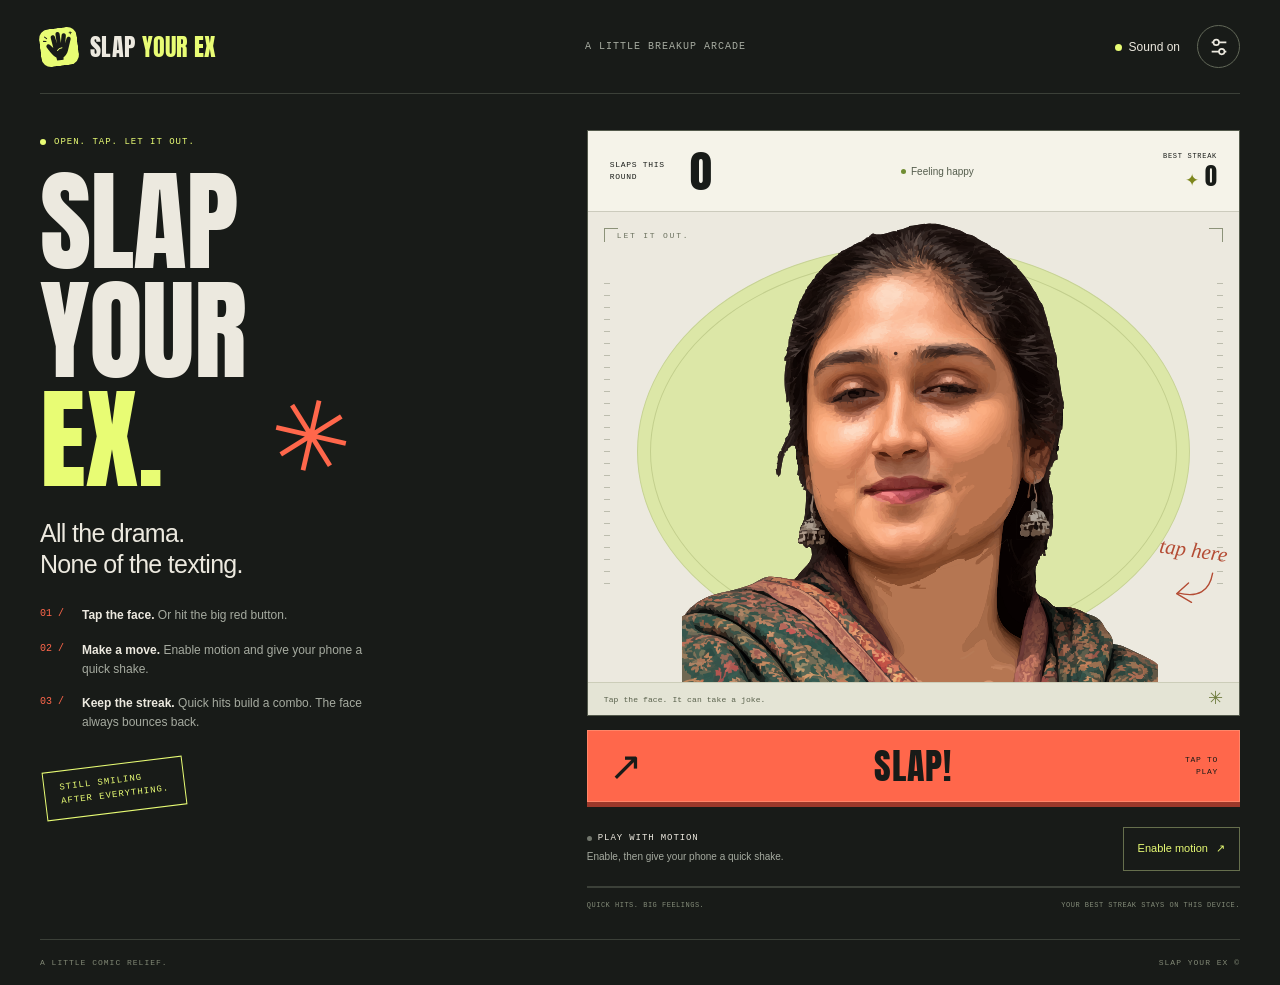
==== commit ab9554f0: "Build Slap Your Ex mobile arcade with scoring and character settings" ====
--- a/index.html
+++ b/index.html
@@ -2,54 +2,55 @@
 <html lang="en">
 <head>
   <meta charset="utf-8">
-  <meta name="viewport" content="width=device-width, initial-scale=1">
-  <meta name="theme-color" content="#f7f2e7">
-  <meta name="description" content="A detailed, editable vector portrait. Explore expressions, change the palette, and take your character with you.">
-  <title>Face / Play — A little character study</title>
-  <link rel="icon" href="data:image/svg+xml,%3Csvg xmlns='http://www.w3.org/2000/svg' viewBox='0 0 32 32'%3E%3Crect width='32' height='32' rx='9' fill='%23ed633f'/%3E%3Cpath d='M9 11h14M9 16h11M9 10v14' fill='none' stroke='%23fff8e9' stroke-width='3'/%3E%3C/svg%3E">
-  <link rel="stylesheet" href="preview.css?v=portrait-2">
-  <script src="face-rig.js?v=portrait-2" defer></script>
-  <script src="motion-input.js?v=portrait-2" defer></script>
-  <script src="preview.js?v=portrait-2" defer></script>
+  <meta name="viewport" content="width=device-width, initial-scale=1, viewport-fit=cover">
+  <meta name="theme-color" content="#181b18">
+  <meta name="description" content="Slap Your Ex. A little breakup arcade for your phone. Tap the portrait or enable motion, build a streak, and watch the face bounce back.">
+  <meta name="apple-mobile-web-app-capable" content="yes">
+  <meta name="apple-mobile-web-app-status-bar-style" content="black-translucent">
+  <meta name="apple-mobile-web-app-title" content="Slap Your Ex">
+  <title>Slap Your Ex — A little breakup arcade</title>
+  <link rel="icon" type="image/svg+xml" href="app-icon.svg">
+  <link rel="apple-touch-icon" href="icons/apple-touch-icon.png">
+  <link rel="manifest" href="manifest.webmanifest">
+  <link rel="preload" href="fonts/Anton-Regular.ttf" as="font" type="font/ttf" crossorigin>
+  <link rel="stylesheet" href="preview.css?v=slap-app-1">
+  <script src="face-rig.js?v=slap-app-1" defer></script>
+  <script src="motion-input.js?v=slap-app-1" defer></script>
+  <script src="game-state.js?v=slap-app-1" defer></script>
+  <script src="preview.js?v=slap-app-1" defer></script>
 </head>
 <body>
-  <div class="page-shell">
-    <header class="masthead">
-      <a class="wordmark" href="#main" aria-label="Face Play home">FACE <span>/</span> PLAY<span class="wordmark-dot" aria-hidden="true"></span></a>
-      <span class="edition">CHARACTER STUDY <span>001</span></span>
-      <a class="source-link" href="portrait.svg" download>Original SVG <span aria-hidden="true">↗</span></a>
+  <div class="app-shell">
+    <header class="app-header">
+      <a class="brand" href="#game" aria-label="Slap Your Ex home"><img src="app-icon.svg" width="38" height="38" alt=""><h1>SLAP <span>YOUR EX</span></h1></a>
+      <span class="header-caption">A LITTLE BREAKUP ARCADE</span>
+      <div class="header-actions">
+        <button type="button" id="sound-toggle" class="utility-button sound-toggle" aria-pressed="true">Sound on</button>
+        <button type="button" id="settings-open" class="settings-button" aria-label="Open character and game settings" aria-haspopup="dialog"><svg viewBox="0 0 24 24" aria-hidden="true"><path d="M4 7h16M4 17h16"/><circle cx="9" cy="7" r="3"/><circle cx="15" cy="17" r="3"/></svg></button>
+      </div>
     </header>
 
-    <main id="main">
-      <section class="intro" aria-labelledby="page-title">
-        <div>
-          <p class="eyebrow"><span class="tiny-spark" aria-hidden="true">✳</span> A LITTLE MOTION EXPERIMENT</p>
-          <h1 id="page-title">A face.<br><em>A few feelings.</em></h1>
-        </div>
-        <div class="intro-note">
-          <span class="note-arrow" aria-hidden="true">↙</span>
-          <p>Enable motion. Give your phone a quick shake.<br>A little ouch, a little sad, then all smiles.<br>Or tap the portrait to try it.</p>
-        </div>
+    <main id="game" class="game-layout">
+      <section class="intro" aria-label="About the game">
+        <p class="eyebrow"><span></span> OPEN. TAP. LET IT OUT.</p>
+        <p class="hero-title" aria-hidden="true">SLAP<br>YOUR<br><em>EX.</em><span class="title-star">✳</span></p>
+        <p class="intro-copy">All the drama.<br>None of the texting.</p>
+        <div class="how-to"><span class="how-number">01 /</span><p><strong>Tap the face.</strong> Or hit the big red button.</p><span class="how-number">02 /</span><p><strong>Make a move.</strong> Enable motion and give your phone a quick shake.</p><span class="how-number">03 /</span><p><strong>Keep the streak.</strong> Quick hits build a combo. The face always bounces back.</p></div>
+        <span class="desktop-stamp">STILL SMILING<br>AFTER EVERYTHING.</span>
       </section>
 
-      <div class="studio">
-        <section class="portrait-panel" aria-label="Interactive portrait">
-          <div class="stage-topline"><span><span class="live-dot" aria-hidden="true"></span> LIVE PORTRAIT</span><span class="artwork-label">100% VECTOR</span></div>
-          <div class="motion-panel" id="motion-panel" data-status="off">
-            <div class="motion-main">
-              <div class="motion-copy"><strong>Let your phone play along.</strong><p id="motion-status" role="status" aria-live="polite">Enable motion, then give it a quick shake.</p></div>
-              <button type="button" id="motion-toggle" class="motion-toggle" aria-pressed="false" aria-describedby="motion-status">Enable motion</button>
-            </div>
-            <div class="motion-settings">
-              <label class="sensitivity-label" for="motion-sensitivity">Sensitivity <select id="motion-sensitivity"><option value="gentle">Gentle</option><option value="normal" selected>Normal</option><option value="firm">Firm</option></select></label>
-              <div class="motion-meter" aria-hidden="true"><span id="motion-level"></span></div>
-              <button type="button" id="sound-toggle" class="sound-toggle" aria-pressed="true">Sound on</button>
-            </div>
+      <section class="game-console" aria-label="Slap Your Ex game">
+        <div class="portrait-panel" data-expression="happy">
+          <div class="scoreboard">
+            <div class="score-block"><span class="score-label">SLAPS THIS ROUND</span><strong id="slap-count" class="score-number">0</strong></div>
+            <span class="mood-pill" id="mood-pill"><span class="mood-light" aria-hidden="true"></span><span id="mood-label">Feeling happy</span></span>
+            <div class="best-block"><span class="score-label">BEST STREAK</span><strong><span aria-hidden="true">✦</span> <span id="best-combo">0</span></strong></div>
           </div>
-          <div class="portrait-stage" id="portrait-stage" role="button" tabindex="0" aria-label="Tap the portrait to play a surprised, sad, then happy reaction" aria-describedby="tap-hint">
-            <div class="portrait-halo" aria-hidden="true"></div>
-            <span class="stage-doodle doodle-one" aria-hidden="true">✳</span>
-            <span class="stage-doodle doodle-two" aria-hidden="true">✧</span>
+          <div class="portrait-stage" id="portrait-stage" role="button" tabindex="0" aria-label="Slap the portrait" aria-describedby="game-status">
+            <div class="stage-orbit" aria-hidden="true"></div>
+            <div class="stage-ruler ruler-left" aria-hidden="true"></div><div class="stage-ruler ruler-right" aria-hidden="true"></div>
+            <span class="stage-corner top-left" aria-hidden="true"></span><span class="stage-corner top-right" aria-hidden="true"></span>
+            <span class="stage-label" aria-hidden="true">LET IT OUT.</span>
             <div class="portrait-art"><svg xmlns="http://www.w3.org/2000/svg" id="portrait" width="600" height="720" viewBox="0 0 600 720" role="img" aria-labelledby="portrait-title portrait-description" data-expression="happy" data-side="left">
 <title id="portrait-title">A happy detailed vector portrait</title>
 <desc id="portrait-description">A detailed illustrated portrait with swept-back dark hair, half-open eyes, a small bindi, a compact smile, silver earrings and a green patterned shawl. The eyes, brows, nose, mouth, skin, hair and shawl are separate vector layers. Four expressions and tonal palette filters make this portrait editable and animatable. All artwork uses vector paths; there are no embedded photographs.</desc>
@@ -75,45 +76,48 @@
 </style><defs>
 <filter id="tint-skin" data-tint="skin" data-source="#bd896b" color-interpolation-filters="sRGB" x="-5%" y="-5%" width="110%" height="110%"><feComponentTransfer><feFuncR type="gamma" amplitude="1" exponent="1.00000000" offset="0"/><feFuncG type="gamma" amplitude="1" exponent="1.00000000" offset="0"/><feFuncB type="gamma" amplitude="1" exponent="1.00000000" offset="0"/></feComponentTransfer></filter><filter id="tint-hair" data-tint="hair" data-source="#211c1a" color-interpolation-filters="sRGB" x="-5%" y="-5%" width="110%" height="110%"><feComponentTransfer><feFuncR type="gamma" amplitude="1" exponent="1.00000000" offset="0"/><feFuncG type="gamma" amplitude="1" exponent="1.00000000" offset="0"/><feFuncB type="gamma" amplitude="1" exponent="1.00000000" offset="0"/></feComponentTransfer></filter><filter id="tint-lips" data-tint="lips" data-source="#99555a" color-interpolation-filters="sRGB" x="-5%" y="-5%" width="110%" height="110%"><feComponentTransfer><feFuncR type="gamma" amplitude="1" exponent="1.00000000" offset="0"/><feFuncG type="gamma" amplitude="1" exponent="1.00000000" offset="0"/><feFuncB type="gamma" amplitude="1" exponent="1.00000000" offset="0"/></feComponentTransfer></filter><filter id="tint-shirt" data-tint="shirt" data-source="#25443c" color-interpolation-filters="sRGB" x="-5%" y="-5%" width="110%" height="110%"><feComponentTransfer><feFuncR type="gamma" amplitude="1" exponent="1.00000000" offset="0"/><feFuncG type="gamma" amplitude="1" exponent="1.00000000" offset="0"/><feFuncB type="gamma" amplitude="1" exponent="1.00000000" offset="0"/></feComponentTransfer></filter><clipPath id="clip-bindi"><circle cx="460" cy="349" r="7"/></clipPath><clipPath id="shoulder-underlay"><path d="M0 790H350V815H695V780H1024V1100H0Z"/></clipPath><clipPath id="silhouette"><path d="M0 0C3 0 5.9 0 9 0C19.9 1.4 29.6 4.5 40 8C42.8 8.8 45.6 9.6 48.4 10.4C56.7 12.9 64.1 15.3 71.6 19.6C76 22 76 22 85 24C94 28 94 28 99 32C104.7 35.4 110.2 38.7 116.4 41.1C121 43 121 43 122 45C123.3 45.7 124.6 46.3 126 47C127.3 48.3 128.6 49.6 130 51C130.8 51.3 130.8 51.3 135 53C139.1 54.9 143.1 56.9 147 59C147 60 147 61 147 62C148.3 62.7 149.6 63.3 151 64C154.7 67 158.3 70 162 73C162.8 73.5 162.8 73.5 167 76C170.3 79.7 173.7 83.3 177 87C177.8 87.5 177.8 87.5 182 90C182.8 91.3 182.8 91.3 187 98C187.7 98.3 188.3 98.7 189 99C189 99.7 189 100.3 189 101C189.7 101.3 190.3 101.7 191 102C196.5 108 201.3 114.4 206 121C207.2 122.6 208.4 124.3 209.6 125.9C213.3 131.5 216.6 137.2 220 143C221.3 144.7 222.6 146.3 224 148C226.7 153.7 229.4 159.3 232 165C233 166.3 234 167.6 235 169C235 169.7 235 170.3 235 171C235.7 171 236.3 171 237 171C241 180 241 180 243 189C244 192 245 194.9 246 198C251 216.7 251 216.7 251 220C251.7 220.3 252.3 220.7 253 221C253.3 223 253.5 225 253.8 227.1C255.1 235.4 257.4 242.9 260 251C261 255.7 262 260.3 263 265C263.7 267 264.3 269 265 271C265 273 265 275 265 277C265.7 277 266.3 277 267 277C269.8 285.5 269.4 293.9 269.6 302.8C270 309 270 309 273 316C274.2 324 275.1 332 276 340C277.9 354.9 280.2 369.4 284 384C284 387 284 389.9 284 393C284.3 394.3 284.7 395.6 285 397C284 397 283 397 282 397C282.2 398.5 282.4 399.9 282.6 401.4C283.1 409.4 282.6 417 282 425C281.9 428.1 281.7 431.3 281.6 434.5C281.4 437 281.2 439.4 281 442C280.7 442.2 280.7 442.2 279 443C277.9 447 276.9 450.9 275.9 454.9C275.4 457.1 274.9 459.3 274.3 461.6C273.2 467.1 272.4 472.4 272 478C272.7 478 273.3 478 274 478C273.7 481 273.3 483.9 273 487C271.7 488 270.4 489 269 490C269.7 493 270.3 495.9 271 499C271 501.6 271 504.3 271 507C269 507.7 267 508.3 265 509C261.4 514.4 260 517.3 259 524C258.3 523 257.7 522 257 521C256.3 523.6 255.7 526.3 255 529C254.3 529 253.7 529 253 529C253 529.7 253 530.3 253 531C253.7 531 254.3 531 255 531C255.3 532.3 255.7 533.6 256 535C255.7 535.3 255.3 535.7 255 536C255.3 536.7 255.7 537.3 256 538C255.3 539 254.7 540 254 541C253.3 539.7 252.7 538.4 252 537C252.7 539.3 253.3 541.6 254 544C253.7 544.3 253.3 544.7 253 545C253 546.6 253 548.3 253 550C252.7 550.7 252.3 551.3 252 552C253.1 559.1 254.7 565.1 257 572C261.6 589.4 261.6 589.4 260 599C260.3 599.7 260.7 600.3 261 601C260.3 601 259.7 601 259 601C259.3 602.3 259.7 603.6 260 605C260 607.3 260 609.6 260 612C260.3 614.3 260.7 616.6 261 619C261.7 626.4 261.9 632.6 261 640C261 643.3 261 646.6 261 650C260.1 654.7 259.1 659.3 258 664C257.7 666.6 257.3 669.3 257 672C255.7 671.7 254.4 671.3 253 671C252.7 673 252.3 675 252 677C251.7 677 251.3 677 251 677C247.6 690.9 247.6 690.9 249 698C248.3 699 247.7 700 247 701C246 701 245 701 244 701C244.3 705.3 244.7 709.6 245 714C243.4 713.7 241.7 713.3 240 713C240 710.4 240 707.7 240 705C239.7 706.6 239.3 708.3 239 710C238.3 710 237.7 710 237 710C236.7 711.3 236.3 712.6 236 714C235 714 234 714 233 714C233 716 233 718 233 720C231.7 721.3 230.4 722.6 229 724C228.3 726.6 227.7 729.3 227 732C226.5 732.8 226.5 732.8 224 737C222.4 744.8 223 752.1 224 760C224 760.7 224 761.3 224 762C224.3 763.6 224.7 765.3 225 767C224.3 769.3 223.7 771.6 223 774C222.4 782.9 222.6 788.7 228 796C236 802 236 802 244 806C249.9 810.6 254.7 814.7 259.3 820.6C268.1 827.4 276.4 825.1 287 824C302 824.3 317.2 829.3 330 837C336.2 839.4 342.5 841.8 348.7 844.1C358.8 848.7 365.3 854 370 864C373 870 373 870 378.4 876.3C386.3 885.7 390 891.7 390 904C394.3 904.8 398.6 905.5 403 906C415.8 910.3 427.9 916 440 922C442.7 923.3 445.4 924.6 448.2 926C480.6 942.6 480.6 942.6 487 949C487.2 955.6 487.3 962.2 487.2 968.9C487.2 971 487.2 973.1 487.2 975.3C487.2 982.4 487.2 989.5 487.2 996.7C487.2 1001.9 487.2 1007 487.2 1012.2C487.2 1026.1 487.2 1040 487.2 1054C487.2 1067 487.2 1080 487.2 1093.1C487.2 1131.3 487.2 1169.4 487.1 1207.6C487.1 1292.9 487 1378.2 487 1466C149.1 1466 -188.8 1466 -537 1466C-537.1 1363.6 -537.2 1261.2 -537.4 1155.7C-537.4 1123.3 -537.5 1090.9 -537.5 1057.5C-537.6 1018.1 -537.6 1018.1 -537.6 999.7C-537.6 986.8 -537.6 973.8 -537.6 960.9C-537.7 944.5 -537.7 928 -537.7 911.6C-537.7 905.5 -537.7 899.4 -537.7 893.4C-537.7 885.2 -537.7 877.1 -537.7 868.9C-537.7 866.5 -537.8 864.1 -537.8 861.6C-537.8 859.5 -537.8 857.3 -537.7 855.1C-537.7 853.2 -537.7 851.3 -537.7 849.4C-537.5 847.9 -537.3 846.5 -537 845C-535 844 -533 843 -531 842C-528.6 839.1 -526.3 836.1 -524 833C-518 826 -518 826 -510 820C-508.7 818.8 -507.3 817.6 -505.9 816.3C-488.3 803.5 -467.3 796.6 -446.1 792.4C-432 789.5 -418.1 786 -404.2 781.8C-403.4 781.6 -403.4 781.6 -399.1 780.3C-388.8 777.1 -380.5 773.2 -371.4 767.4C-356.8 758.2 -346.8 758.4 -330.1 760.3C-327.9 760.6 -325.7 760.8 -323.5 761.1C-317 762 -317 762 -310.7 763.6C-305 765 -305 765 -296 765C-291.1 761.3 -287.7 758.5 -285 753C-280.3 747.3 -275.2 742.2 -270 737C-261.9 728.6 -258.5 722.8 -257 711C-257.6 705.7 -258.2 700.3 -259 695C-259.7 695.7 -260.3 696.3 -261 697C-261 696.3 -261 695.7 -261 695C-262.6 695 -264.3 695 -266 695C-266.7 695.7 -267.3 696.3 -268 697C-271 695 -271 695 -276 690C-276 689 -276 688 -276 687C-278 687.3 -280 687.7 -282 688C-283.3 687.3 -284.6 686.7 -286 686C-287 680 -287 680 -284 673C-284 670.7 -284 668.4 -284 666C-281.6 652 -281.6 652 -278 646C-272.8 636.9 -272 630.5 -272 620C-271.7 616.9 -271.3 613.7 -271 610.5C-270.2 601.9 -269.7 593.4 -269.6 584.8C-269.5 582.5 -269.5 580.3 -269.4 578C-269.6 576.4 -269.8 574.7 -270 573C-271.6 572.7 -273.3 572.3 -275 572C-274.7 569.4 -274.3 566.7 -274 564C-275.6 564.3 -277.3 564.7 -279 565C-278.7 563 -278.3 561 -278 559C-279 558.7 -280 558.3 -281 558C-285.2 547.2 -285.2 547.2 -284 541C-284.7 541 -285.3 541 -286 541C-286.3 541.7 -286.7 542.3 -287 543C-287 542 -287 541 -287 540C-287.7 540 -288.3 540 -289 540C-288.6 538.2 -288.3 536.5 -287.9 534.7C-286 521 -286 521 -289 515C-289 513 -289 511 -289 509C-289.7 507.7 -290.3 506.4 -291 505C-291 498.7 -291 492.3 -291 486C-291.7 484.4 -292.3 482.7 -293 481C-293 480 -293 479 -293 478C-297 477 -297 477 -301 477C-301.8 477.7 -301.8 477.7 -306 481C-306.7 481.3 -307.3 481.7 -308 482C-308.7 484 -309.3 486 -310 488C-310.7 488 -311.3 488 -312 488C-312.7 489.3 -313.3 490.6 -314 492C-315 492 -316 492 -317 492C-316.7 494 -316.3 496 -316 498C-316.7 498.7 -317.3 499.3 -318 500C-321.3 511.3 -323 522.5 -324.3 534.2C-325 539 -325 539 -327 542C-327.3 541.7 -327.7 541.3 -328 541C-328.3 542.3 -328.7 543.6 -329 545C-329.3 544 -329.3 544 -331 539C-331.7 539 -332.3 539 -333 539C-333.7 535 -334.4 531 -335 527C-334.3 527.7 -333.7 528.3 -333 529C-332.2 525 -331.6 521 -331 517C-331.7 516.7 -332.3 516.3 -333 516C-332.3 515.3 -331.7 514.7 -331 514C-330 505 -330 505 -331 501C-328.8 494.8 -328.8 494.8 -326 489C-324.7 488.7 -323.4 488.3 -322 488C-322.3 487 -322.7 486 -323 485C-320.5 479.2 -317.8 473.6 -315 468C-314.7 465.7 -314.3 463.4 -314 461C-312.4 459.4 -310.7 457.7 -309 456C-307.2 451 -305.5 446 -304 441C-303.7 440 -303.3 439 -303 438C-304 435 -305 432.1 -306 429C-305.3 429 -304.7 429 -304 429C-304.3 427.7 -304.7 426.4 -305 425C-304 423.4 -303 421.7 -302 420C-302.7 420 -303.3 420 -304 420C-305 414.2 -304.6 409.8 -304 404C-304.3 403 -304.7 402 -305 401C-304.3 401 -303.7 401 -303 401C-303.7 398 -304.3 395.1 -305 392C-307 382.3 -307 382.3 -307 380C-308 381.3 -309 382.6 -310 384C-310.7 384 -311.3 384 -312 384C-312 380.7 -312 377.4 -312 374C-313.9 359.1 -313.9 359.1 -315 358C-316.9 337.3 -316.5 316.3 -312 296C-312 295.3 -312 294.7 -312 294C-313.3 294.3 -314.6 294.7 -316 295C-316 287 -316 287 -312 283C-311.3 280 -310.7 277.1 -310 274C-310.7 273.7 -311.3 273.3 -312 273C-311.3 270.7 -310.7 268.4 -310 266C-309.3 265.7 -308.7 265.3 -308 265C-307.7 259.7 -307.3 254.3 -307 249C-306.3 246.7 -305.7 244.4 -305 242C-304.3 241.7 -303.7 241.3 -303 241C-303 239 -303 237 -303 235C-302.7 233.7 -302.7 233.7 -301 227C-300.7 224.7 -300.3 222.4 -300 220C-298 213 -298 213 -297 210C-297.7 209.7 -298.3 209.3 -299 209C-298.7 207.7 -298.3 206.4 -298 205C-297.3 205 -296.7 205 -296 205C-294 200 -294 200 -294 197C-293.7 196.3 -293.3 195.7 -293 195C-292.3 195 -291.7 195 -291 195C-290.7 192.7 -290.3 190.4 -290 188C-289 185 -288 182.1 -287 179C-286.3 176.5 -285.7 174.1 -285 171.6C-283 165 -283 165 -280 163C-278.7 159.7 -277.3 156.3 -276 153C-275 152 -274 151 -273 150C-272.5 148.5 -272.5 148.5 -270 141C-269.3 141 -268.7 141 -268 141C-267.7 139.3 -267.3 137.7 -267 136C-265 133.7 -263 131.4 -261 129C-260.4 128.1 -260.4 128.1 -257.2 123.6C-256.7 122.8 -256.7 122.8 -254 119C-253.3 119 -252.7 119 -252 119C-251.3 117 -250.7 115 -250 113C-248.7 111 -247.4 109 -246 107C-245.3 107 -244.7 107 -244 107C-243.3 105.7 -242.7 104.4 -242 103C-239.7 100.7 -237.4 98.4 -235 96C-233.9 94.7 -232.7 93.3 -231.6 91.9C-228 88 -228 88 -220 82C-217.7 79.7 -215.4 77.4 -213 75C-206 70 -206 70 -204 70C-204 69.3 -204 68.7 -204 68C-203.3 68 -202.7 68 -202 68C-201.3 66.7 -200.7 65.4 -200 64C-198.4 63 -196.7 62 -195 61C-194.7 60.3 -194.3 59.7 -194 59C-192 58.3 -190 57.7 -188 57C-185 55.3 -182 53.7 -179 52C-176.7 51 -174.4 50 -172 49C-170.4 47.7 -168.7 46.4 -167 45C-151.3 38 -151.3 38 -148 38C-148 37.3 -148 36.7 -148 36C-147.3 35.7 -147.3 35.7 -144 34C-142.7 32.7 -141.4 31.4 -140 30C-138.4 29.7 -136.7 29.3 -135 29C-134.3 28 -133.7 27 -133 26C-132.3 26 -131.7 26 -131 26C-131 25.3 -131 24.7 -131 24C-129.4 23 -127.7 22 -126 21C-123.7 21.7 -121.4 22.3 -119 23C-108.3 23.6 -99.2 20.9 -89 18C-79.6 15.8 -79.6 15.8 -75 17C-74.7 16 -74.3 15 -74 14C-69.7 12.9 -65.3 11.9 -61 11C-49.4 7.4 -49.4 7.4 -47 5C-42.8 4.2 -38.5 3.6 -34.2 2.9C-31.9 2.6 -29.6 2.3 -27.2 1.9C-25.2 1.6 -23.1 1.3 -21 1C-20 0.8 -20 0.8 -15 0C-14.7 0.3 -14.3 0.7 -14 1C-12.4 0.7 -10.8 0.3 -9.2 0C-4 -1 -4 -1 0 0ZM-129 24C-128 26 -128 26 -128 26ZM267 283C268 285 268 285 268 285ZM-310 377C-309 379 -309 379 -309 379ZM-311 482C-311.3 483 -311.7 484 -312 485C-311.3 485 -310.7 485 -310 485C-310.3 484 -310.7 483 -311 482ZM264 505C265 507 265 507 265 507ZM267 505C268 507 268 507 268 507ZM250 545C251 548 251 548 251 548ZM-281 551C-280 553 -280 553 -280 553ZM-276 561C-275 563 -275 563 -275 563ZM-269 691C-268 693 -268 693 -268 693ZM242 706C241.7 707 241.3 708 241 709C241.3 709.2 241.3 709.2 243 710C242.7 708.7 242.3 707.4 242 706Z " transform="translate(537,70)"/></clipPath><clipPath id="head-outline"><path d="M0 0H1024V850H720L700 748C657 788 573 818 492 821C430 819 383 800 354 779L337 848H0Z"/></clipPath><clipPath id="body-outline"><path d="M0 0H1024V1536H0Z M0 0H1024V850H720L700 748C657 788 573 818 492 821C430 819 383 800 354 779L337 848H0Z" clip-rule="evenodd"/></clipPath><clipPath id="skin-outline"><path d="M268 420C266 363 299 283 340 240C373 206 426 209 469 184C500 166 532 162 557 181C598 219 626 239 652 275C700 323 722 391 734 452L746 536C769 528 792 548 793 576C796 610 777 638 750 633C732 701 694 742 642 773C581 814 526 824 483 817C397 816 324 770 290 714C277 689 272 662 269 644C251 639 251 609 261 591C266 571 262 500 268 420Z"/></clipPath><clipPath id="neck-outline"><path d="M353 750C407 795 507 833 603 791L692 737C685 822 663 907 703 957L749 988L716 1080L584 1150L440 1053C403 1006 382 936 364 874Z"/></clipPath><clipPath id="shawl-outline"><path d="M0 915C78 877 145 850 226 829L287 809L337 802C359 869 381 934 417 990L467 1061L588 1143L711 1073C724 992 728 916 765 848C793 886 814 894 848 899C909 907 939 964 975 988L1024 1017V1536H0Z"/></clipPath><clipPath id="jewelry-outline"><path d="M249 629C270 619 294 630 298 655L300 681L320 737L317 769L239 769L241 723L267 682L267 653Z M740 606C754 596 769 603 773 620L773 661L796 702L797 748L719 749L720 697L744 658Z"/></clipPath><clipPath id="clip-brow-left"><rect x="274" y="324" width="171" height="78"/></clipPath><clipPath id="clip-brow-right"><rect x="481" y="316" width="206" height="75"/></clipPath><clipPath id="clip-eye-left"><rect x="296" y="393" width="154" height="102"/></clipPath><clipPath id="clip-eye-right"><rect x="500" y="381" width="168" height="105"/></clipPath><clipPath id="clip-mouth"><rect x="373" y="596" width="211" height="99"/></clipPath><clipPath id="clip-nose"><rect x="397" y="461" width="148" height="137"/></clipPath><clipPath id="lip-happy"><path d="M389 644C407 635 419 620 444 615C455 611 469 614 478 617C492 610 511 616 528 622C543 627 553 630 564 634C555 646 541 657 519 666C495 677 467 681 444 672C419 669 401 658 389 644Z"/></clipPath><clipPath id="lip-surround-happy"><path d="M373 596H584V695H373Z M389 644C407 635 419 620 444 615C455 611 469 614 478 617C492 610 511 616 528 622C543 627 553 630 564 634C555 646 541 657 519 666C495 677 467 681 444 672C419 669 401 658 389 644Z" clip-rule="evenodd"/></clipPath><clipPath id="lip-relaxed"><path d="M389 647.3C407 637.4 419 621 444 614C455 609.5 469 612.1 478 615C492 608.3 511 615 528 622.4C543 628.9 553 633.2 564 638.1C555 649.5 541 658.7 519 665.6C495 675.3 467 679.2 444 671C419 670 401 661.2 389 647.3Z"/></clipPath><clipPath id="lip-surround-relaxed"><path d="M373 596H584V695H373Z M389 647.3C407 637.4 419 621 444 614C455 609.5 469 612.1 478 615C492 608.3 511 615 528 622.4C543 628.9 553 633.2 564 638.1C555 649.5 541 658.7 519 665.6C495 675.3 467 679.2 444 671C419 670 401 661.2 389 647.3Z" clip-rule="evenodd"/></clipPath><clipPath id="lip-slapped"><path d="M384.9 638.7C402.1 631.9 414.9 623.3 441.7 622.5C453.5 620.8 468.4 624.4 478.1 627.2C493 623.2 513.4 629.9 531.6 635.5C547.6 640.2 558.3 643.2 569.2 645C560.5 653.8 545.5 659.5 521.9 663.2C496.3 668 466.3 668.6 441.7 659.6C414.9 655.1 395.7 646.2 384.9 638.7Z"/></clipPath><clipPath id="lip-surround-slapped"><path d="M373 596H584V695H373Z M384.9 638.7C402.1 631.9 414.9 623.3 441.7 622.5C453.5 620.8 468.4 624.4 478.1 627.2C493 623.2 513.4 629.9 531.6 635.5C547.6 640.2 558.3 643.2 569.2 645C560.5 653.8 545.5 659.5 521.9 663.2C496.3 668 466.3 668.6 441.7 659.6C414.9 655.1 395.7 646.2 384.9 638.7Z" clip-rule="evenodd"/></clipPath><clipPath id="lip-sad"><path d="M389 651.9C407 639.3 419 620.1 444 609C455 603.5 469 605.2 478 608C492 602.1 511 610.1 528 620.1C543 629.8 553 636.7 564 643.8C555 653.5 541 659.1 519 661.8C495 668.9 467 672.8 444 666C419 669.1 401 664.7 389 651.9Z"/></clipPath><clipPath id="lip-surround-sad"><path d="M373 596H584V695H373Z M389 651.9C407 639.3 419 620.1 444 609C455 603.5 469 605.2 478 608C492 602.1 511 610.1 528 620.1C543 629.8 553 636.7 564 643.8C555 653.5 541 659.1 519 661.8C495 668.9 467 672.8 444 666C419 669.1 401 664.7 389 651.9Z" clip-rule="evenodd"/></clipPath><mask id="hair-area" maskUnits="userSpaceOnUse" x="0" y="0" width="1024" height="1536"><path d="M0 0H1024V1536H0Z" fill="white"/><path d="M268 420C266 363 299 283 340 240C373 206 426 209 469 184C500 166 532 162 557 181C598 219 626 239 652 275C700 323 722 391 734 452L746 536C769 528 792 548 793 576C796 610 777 638 750 633C732 701 694 742 642 773C581 814 526 824 483 817C397 816 324 770 290 714C277 689 272 662 269 644C251 639 251 609 261 591C266 571 262 500 268 420Z" fill="black"/><path d="M249 629C270 619 294 630 298 655L300 681L320 737L317 769L239 769L241 723L267 682L267 653Z M740 606C754 596 769 603 773 620L773 661L796 702L797 748L719 749L720 697L744 658Z" fill="black"/><path d="M353 750C407 795 507 833 603 791L692 737C685 822 663 907 703 957L749 988L716 1080L584 1150L440 1053C403 1006 382 936 364 874Z" fill="black"/><path d="M0 915C78 877 145 850 226 829L287 809L337 802C359 869 381 934 417 990L467 1061L588 1143L711 1073C724 992 728 916 765 848C793 886 814 894 848 899C909 907 939 964 975 988L1024 1017V1536H0Z" fill="black"/></mask><mask id="base-skin" maskUnits="userSpaceOnUse" x="0" y="0" width="1024" height="1536"><path d="M0 0H1024V1536H0Z" fill="white"/><rect x="275" y="325" width="169" height="76" fill="black"/><rect x="482" y="317" width="204" height="73" fill="black"/><rect x="297" y="394" width="152" height="100" fill="black"/><rect x="501" y="382" width="166" height="103" fill="black"/><rect x="374" y="597" width="209" height="97" fill="black"/><rect x="398" y="462" width="146" height="135" fill="black"/><circle cx="460" cy="349" r="6" fill="black"/></mask><linearGradient id="lid-left" x1="0" y1="0" x2="0" y2="1"><stop stop-color="#b67b58"/><stop offset=".55" stop-color="#c88b69"/><stop offset="1" stop-color="#996044"/></linearGradient><linearGradient id="lid-right" x1="0" y1="0" x2="0" y2="1"><stop stop-color="#ba7955"/><stop offset=".55" stop-color="#d39573"/><stop offset="1" stop-color="#a46645"/></linearGradient><linearGradient id="bridge-shade"><stop stop-color="#885537"/><stop offset="1" stop-color="#be815c"/></linearGradient><radialGradient id="blush-glow"><stop stop-color="var(--blush,#d16d6b)" stop-opacity=".9"/><stop offset="1" stop-color="var(--blush,#d16d6b)" stop-opacity="0"/></radialGradient><path id="v0" d="M0 0C337.9 0 675.8 0 1024 0C1024 351.4 1024 702.9 1024 1065C686.1 1065 348.2 1065 0 1065C0 713.5 0 362.1 0 0Z " fill="#120D0B" transform="translate(0 0)"/><path id="v1" d="M0 0C0 3 0 3 -2 6C-0.1 5.4 1.8 4.8 3.8 4.1C4.8 3.8 5.9 3.4 7 3.1C10 2 10 2 12.2 0.8C14 0 14 0 17 1C15.7 1.7 14.4 2.3 13 3C17.3 3 21.6 3 26 3C26 2.3 26 1.7 26 1C32.3 1 38.5 1 45 1C44.3 2 43.7 3 43 4C43.8 4.1 44.6 4.2 45.4 4.2C50 5.2 53.8 7 58 9C56.7 9.7 55.4 10.3 54 11C54.3 11.7 54.7 12.3 55 13C51.8 11.5 48.8 9.7 45.8 7.9C41 5.5 36.2 5.8 31 6C30.2 6 29.4 6 28.6 6C21.8 6.2 17.7 8.7 12.2 12.6C11.5 13.1 10.8 13.5 10 14C9.3 13.7 8.7 13.3 8 13C9.6 11.7 11.3 10.4 13 9C12.5 9.2 12.5 9.2 10 10C10 9 10 8 10 7C9.3 7 8.7 7 8 7C6.9 8.9 6.9 8.9 6 11C5.7 11.7 5.3 12.3 5 13C5.7 13.7 6.3 14.3 7 15C6.9 17 6.9 17 6 19C5.4 19.3 4.7 19.6 4.1 19.9C2 21 2 21 0.8 24.1C0.5 25.1 0.3 26 0 27C0.4 26.5 0.7 26 1.1 25.5C4.7 20.9 7.2 19.1 13 18C12.2 18.7 11.5 19.5 10.7 20.2C5 26.1 5 26.1 5 29C5.2 28.6 5.2 28.6 6.5 26.4C9.5 21.8 14.1 18.4 19 16C18.7 15.3 18.3 14.7 18 14C18.5 13.8 18.5 13.8 21 13C22.7 14.4 22.7 14.4 24 16C22.4 17.8 21.5 18.9 19.1 19.4C16.2 20.2 14.9 21.9 13 24C13.7 24 14.3 24 15 24C15 23.3 15 22.7 15 22C24.7 18.9 35 18.2 45 20C45 20.3 45 20.7 45 21C44 21.1 42.9 21.1 41.8 21.2C40.4 21.3 39.1 21.4 37.7 21.4C37 21.5 36.3 21.5 35.6 21.6C32.5 21.7 29.9 22 27 23C27.7 23.7 28.3 24.3 29 25C27.3 26 25.5 26.9 23.8 27.9C22.8 28.4 21.8 28.9 20.8 29.5C18.5 30.7 16.3 31.9 14 33C14.7 31.7 15.3 30.4 16 29C12.3 30.2 11.8 31.6 10 35C11 35 11 35 14.1 33.7C22.3 30.5 31.4 29.4 40 28C38.7 29 37.4 30 36 31C39 31 41.9 31 45 31C42.8 33.2 40.9 33.9 38 35C38.7 34.9 39.5 34.8 40.2 34.7C40.7 34.7 40.7 34.7 43.2 34.4C44.2 34.3 45.1 34.2 46.1 34.1C48.9 34 51.3 34.3 54 35C53.3 35.7 52.7 36.3 52 37C52.7 36.9 53.4 36.8 54.1 36.7C55 36.6 55.9 36.5 56.9 36.4C57.8 36.3 58.7 36.1 59.6 36C60 36 60 36 62 36C62.7 36.7 63.3 37.3 64 38C60.4 38.3 56.7 38.7 53 39C53 39.7 53 40.3 53 41C50.4 42 47.7 43 45 44C45.3 43.9 45.3 43.9 46.8 43.6C53.5 42.1 60.1 41.4 67 41C66.7 41.7 66.3 42.3 66 43C65.5 43.2 65.5 43.2 63 44C65.6 44.7 68.3 45.3 71 46C70.3 46.7 69.7 47.3 69 48C70 49 70 49 72.5 49.1C73.5 49.1 74.5 49.1 75.6 49.1C76.6 49.1 77.6 49 78.6 49C79.4 49 80.2 49 81 49C81 49.3 81 49.7 81 50C79.8 50.2 78.6 50.3 77.3 50.5C75.7 50.8 74.1 51 72.5 51.2C72.1 51.3 72.1 51.3 70.1 51.6C64.4 52.5 60 54.2 55 57C54.3 57.3 53.6 57.7 52.8 58C51 59 51 59 50 61C52.6 60.7 55.3 60.3 58 60C57.3 61 56.7 62 56 63C56.8 62.7 56.8 62.7 61 61C61.7 61.7 62.3 62.3 63 63C61.4 64 59.7 65 58 66C59 66.7 60 67.3 61 68C63.7 67.1 63.7 67.1 66 66C66 65 66 64 66 63C70.5 59.2 76.4 58.8 82 58C81.3 58.3 80.7 58.7 80 59C79.7 60 79.3 61 79 62C80.3 62 81.6 62 83 62C81.6 64.8 79.7 65.3 76.9 66.6C76 67.1 75.1 67.5 74.2 68C73.4 68.3 72.7 68.7 72 69C72.8 69.1 73.5 69.3 74.3 69.4C77 70 77 70 80 71C80 72 80 73 80 74C90.6 65.7 90.6 65.7 95 61C95.7 61.3 96.3 61.7 97 62C93 66 89 70 85 74C86 74 86 74 87.8 73C91.5 71.4 94.2 71.7 98 73C100.7 71.6 100.7 71.6 103 70C101.6 73.5 100.3 74.7 96.9 76.2C96.2 76.6 95.4 76.9 94.7 77.3C94.1 77.5 93.6 77.8 93 78C94 80 94 80 97 82C94.4 82.5 91.9 83 89.3 83.5C88.6 83.6 87.9 83.8 87.1 83.9C77.8 85.7 77.8 85.7 74.1 84.2C72 84 72 84 69 86C68.5 86.3 68.5 86.3 66 88C64.7 87.7 63.4 87.3 62 87C63.3 86.3 63.3 86.3 70 83C65.9 83 61.9 85.4 58.2 87C55 88 55 88 51 87C56 85 60.9 83 66 81C64.4 81 62.7 81 61 81C63.3 78.7 64.8 78.3 67.9 77.4C68.4 77.2 68.4 77.2 70.6 76.6C73 76 73 76 76 76C76 75 76 74 76 73C73.7 73.3 71.4 73.7 69 74C69 73.3 69 72.7 69 72C66 72.5 63.9 73.6 61.4 75.1C60.3 75.7 59.2 76.4 58 77C57 76.7 56 76.3 55 76C55.5 75.7 55.5 75.7 58 74C57.3 74.4 56.6 74.7 55.9 75.1C55 75.6 54.1 76.1 53.1 76.6C52.7 76.8 52.7 76.8 50.4 78C49.6 78.3 48.8 78.7 48 79C47.3 78.7 46.7 78.3 46 78C47.5 77.2 47.5 77.2 55 73C54.7 72.3 54.3 71.7 54 71C53.5 71.3 52.9 71.6 52.4 71.9C52 72.1 52 72.1 50.2 73.1C49.6 73.4 48.9 73.8 48.1 74.2C45.6 75.1 44.5 74.7 42 74C39.3 75.4 39.3 75.4 37 77C37 76.3 37 75.7 37 75C36.3 74.7 35.7 74.3 35 74C36 73 37 72 38 71C35 72 35 72 33.3 73.8C30.2 76.7 26.8 78.3 23 80C24 80.3 25 80.7 26 81C26 80.3 26 79.7 26 79C27.6 78.7 29.3 78.3 31 78C30.3 79 29.7 80 29 81C28.3 81 27.7 81 27 81C27 81.7 27 82.3 27 83C29.3 82.7 31.6 82.3 34 82C33.7 84.3 33.3 86.6 33 89C33.4 88.8 33.4 88.8 35.3 87.7C35.8 87.4 35.8 87.4 38.2 85.9C39.2 85.4 40.2 84.8 41.2 84.2C44 83 44 83 46.4 83.3C46.9 83.5 47.4 83.8 48 84C47.5 84.3 47.5 84.3 45 86C45.7 86.7 46.3 87.3 47 88C43.9 89.8 42.8 90 39 90C39 90.7 39 91.3 39 92C42.3 91 45.6 90 49 89C49 90 49 91 49 92C52.3 91.7 55.6 91.3 59 91C59 91.7 59 92.3 59 93C59.7 93 60.3 93 61 93C61 93.7 61 94.3 61 95C64.6 93.7 68.3 92.4 72 91C71.3 90.3 70.7 89.7 70 89C74.7 86.2 78.5 85.6 83.9 85.8C84.6 85.8 85.3 85.8 86 85.9C87.6 85.9 89.3 85.9 91 86C91 87.3 91 88.6 91 90C90.1 90.1 89.3 90.2 88.4 90.4C82.4 91.2 76.8 92.2 71 94C68 94.7 65 95.4 62 96C62 96.7 62 97.3 62 98C62.7 98 63.3 98 64 98C64.3 98.7 64.7 99.3 65 100C65.3 99.3 65.7 98.7 66 98C68 97.7 68 97.7 70.6 97.5C75 97.2 78.8 96.4 83 95C83 94 83 93 83 92C91.6 92.7 100.2 93.3 109 94C109 94.7 109 95.3 109 96C105.7 96 102.4 96 99 96C99 96.7 99 97.3 99 98C117.7 102.4 117.7 102.4 125 100C124 101 123 102 122 103C122.7 104 123.3 105 124 106C121.2 106.2 121.2 106.2 107 107C107 107.3 107 107.7 107 108C106.2 108 105.4 108.1 104.5 108.1C104 108.2 104 108.2 101.2 108.4C100.7 108.4 100.7 108.4 98 108.6C95.2 109 93.4 109.6 91 111C92.9 113 94.6 114.4 97 116C89.9 117.6 85.4 116.5 79 113C82.9 112 82.9 112 84 112C81.4 110.5 80.1 110 77 110C77.3 111.9 77.3 111.9 78 114C81 116 81 116 84.9 116.9C88.8 117.8 90.9 119.4 94 122C96.3 123 98.7 124 101 125C102 126 103 127 104 128C101 127.3 98.1 126.7 95 126C95 126.7 95 127.3 95 128C96.3 128.3 97.6 128.7 99 129C99 129.7 99 130.3 99 131C101.9 133.2 103.9 134 107.6 134.5C111 135 111 135 112.9 136.6C113.3 137 113.6 137.5 114 138C114.6 137.6 115.2 137.3 115.8 136.9C118 136 118 136 119.7 136.4C129.2 138.8 140.5 137.7 149 133C151.6 131.1 153.7 129.2 156 127C155.7 126 155.3 125 155 124C155.5 123.8 155.5 123.8 157.9 123.1C161 122 161 122 163 121C161.5 124.4 159.6 126.4 157 129C156 130.6 155 132.3 154 134C153.3 135 152.7 136 152 137C152.7 136.7 153.4 136.4 154 136.1C154.9 135.7 155.8 135.3 156.8 134.9C157.6 134.6 158.5 134.2 159.4 133.8C162.2 133 163.4 133 166 134C162.6 138.6 160.4 140.4 154.9 142.1C154.3 142.3 154.3 142.3 151.6 143.2C150.7 143.5 149.9 143.7 149 144C149 145 149 146 149 147C151.5 146.6 153.6 146.2 155.8 145C159.1 143.5 162.4 143.4 166 143C166.7 142.7 167.3 142.3 168 142C167.7 142.6 167.3 143.3 167 143.9C166 146 166 146 166 147C167 147 168 147 169 147C166.6 149.6 164.1 151.2 161 153C159.7 153.8 158.4 154.6 157.1 155.4C147.4 161.5 147.4 161.5 143 163C146.4 165.1 149.1 165.2 153 165C153 165.7 153 166.3 153 167C152 167 151 167 150 167C150.3 168.3 150.7 169.6 151 171C150 171 149 171 148 171C148.3 172.3 148.7 173.6 149 175C147 174.3 145 173.7 143 173C143.5 175 143.5 175 145 177C156.9 178.5 169.2 172.3 180 168C177.1 171.3 174.9 173.2 170.8 174.7C167 176 167 176 166 178C168.3 179 170.6 180 173 181C172 181.3 171 181.7 170 182C169.3 181.7 168.7 181.3 168 181C166.3 180.9 164.6 180.9 162.9 180.9C162 180.9 161.1 181 160.1 181C159.8 181 159.8 181 158 181C160.6 181.3 163.3 181.7 166 182C166 182.3 166 182.7 166 183C163 183 160.1 183 157 183C157.7 184.3 158.3 185.6 159 187C154 186.3 149.1 185.7 144 185C144 184.3 144 183.7 144 183C142 182.7 140 182.3 138 182C138 182.7 138 183.3 138 184C138.6 184.1 139.2 184.2 139.8 184.3C148.4 186 148.4 186 151 189C151.7 191.5 152 193.8 152.2 196.4C153.2 199.6 154.8 201.6 156.9 204.3C158.3 206.5 158.8 208.4 159 211C158.3 211 157.7 211 157 211C156.7 211.7 156.3 212.3 156 213C155.5 212.1 155.1 211.2 154.6 210.3C153.9 209.1 153.3 207.9 152.7 206.7C152.4 206.1 152.1 205.5 151.8 204.9C150.1 201.8 148.6 199.2 146 197C147 201.8 148 206.5 150 211C149.3 211 148.7 211 148 211C148.9 216.2 149.9 221.1 152 226C152.4 227.3 152.7 228.7 153 230C148.8 226.3 145.7 222.4 144 217C143.9 214.8 143.9 214.8 144.1 212.6C144.4 206 140.9 201.2 136.7 196.4C136.1 196 135.6 195.5 135 195C136.3 195.3 137.6 195.7 139 196C138.3 195 137.7 194 137 193C134.4 192.8 134.4 192.8 132 193C132.4 193.5 132.8 194.1 133.2 194.7C137.1 200.1 139 204.4 140 211C139.2 210.3 139.2 210.3 135 207C137.4 212.5 139.9 217.8 143 223C146.2 228.5 148.9 233.9 151 240C151.7 239.3 152.3 238.7 153 238C152.3 237.1 151.7 236.1 151 235.1C149 232 149 232 149 230C149.7 230 150.3 230 151 230C151.5 230.8 151.9 231.6 152.4 232.4C154 235 154 235 157 236C157.7 237.6 158.4 239.3 159 241C160.3 243.3 161.6 245.5 162.9 247.7C164.4 250.8 165 253.6 165 257C166.3 258.7 167.7 260.3 169 262C176.6 273.5 182.9 284.9 186 298.5C187 302.2 188.4 305.5 190 309C191 311.6 192 314.2 193 316.8C193.3 317.5 193.5 318.2 193.8 318.9C195.6 323.6 197.1 328.4 198.4 333.3C199 335 199 335 201 336C201.9 338.1 201.9 338.1 202.7 340.8C203 341.7 203.2 342.6 203.5 343.5C204 346.1 203.9 347.5 203 350C200.5 346.4 198.5 343.1 197 339C197.3 340.3 197.6 341.5 197.9 342.8C199 347.4 199.4 351.8 199.8 356.5C200 359.3 200.5 362.2 201 365C200.3 364.7 199.7 364.3 199 364C199.2 364.6 199.4 365.1 199.6 365.7C200.4 368.1 201.2 370.6 202 373C202.2 373.6 202.2 373.6 203.2 376.6C204 379.8 204 382.6 203.9 386C204 388.7 204.8 391.2 205.5 393.9C206.3 397.3 206.5 400.7 206.6 404.1C206.7 404.9 206.7 405.6 206.8 406.4C206.8 408 206.9 409.6 207 411.2C207.1 413.5 207.3 415.9 207.4 418.3C207.9 427.9 208.1 437.4 208 447C207.3 446.7 206.7 446.3 206 446C206.2 446.7 206.4 447.5 206.6 448.2C208.5 455.2 209.6 461.8 210 469C210.7 469 211.3 469 212 469C212 472.6 212 476.3 212 480C212.7 480 213.3 480 214 480C214 477.4 214 474.7 214 472C215 472.3 216 472.7 217 473C216.7 470 216.3 467.1 216 464C222.8 465.2 222.8 465.2 225 466C226.2 468.1 226.2 468.1 227 470C227.7 470 228.3 470 229 470C228.3 472 227.7 474 227 476C226.3 476 225.7 476 225 476C223.7 481.1 222.7 485.7 223 491C223.6 490.5 224.1 490.1 224.7 489.6C227.7 487.5 230.9 486.4 234.3 485.2C234.9 484.8 235.4 484.4 236 484C236.2 481.4 236.2 481.4 236 479C238.2 476.8 243.2 477.6 246.1 477.5C249.3 477 250 476.4 252 474C252.7 473.7 253.4 473.4 254.1 473.1C256 472 256 472 256.8 469.4C256.8 468.6 256.9 467.8 257 467C258 468 259 469 260 470C260.7 469.3 261.3 468.7 262 468C262.3 469 262.7 470 263 471C263.7 471 264.3 471 265 471C265 472 265 473 265 474C265.7 474 266.3 474 267 474C267.7 475 268.3 476 269 477C269.7 477.3 270.3 477.7 271 478C269.9 486.2 268 493.4 265 501C262.4 507.9 260 514.7 258.2 521.9C255.4 532.6 252.3 541.2 243.1 547.9C240.5 549.3 237.9 549.6 235 550C235.6 552.6 236.2 555.1 236.9 557.7C237 558.4 237.2 559.1 237.4 559.9C238.1 562.9 238.8 565.7 240.1 568.5C241.4 572.2 241 575.7 240.8 579.6C240.7 580.4 240.7 581.2 240.6 581.9C240.4 585.7 240.1 587.8 238 591C238.5 591.5 238.9 592.1 239.4 592.6C241.3 595.4 241.6 597.7 242 601C241.3 601.3 240.7 601.7 240 602C241.3 604.6 242.5 604.7 245.2 605.8C253.1 609.2 258 614.5 262 622C262.9 624.7 263.4 627.2 264 630C264.6 631.7 265.3 633.3 266 635C266.4 636.3 266.7 637.7 267 639C265.7 639 264.4 639 263 639C262.7 638.3 262.3 637.7 262 637C261.7 639.3 261.3 641.6 261 644C262.3 644 263.6 644 265 644C265 644.7 265 645.3 265 646C263 646.3 261 646.7 259 647C258.9 646.4 258.9 646.4 258.6 643.6C258.4 642.4 258.2 641.2 258 640C257.3 639.7 256.7 639.3 256 639C256 641 256 643 256 645C255.3 645 254.7 645 254 645C254.5 645.6 255 646.1 255.6 646.7C257 649 257 649 256.7 651.8C256.5 652.5 256.2 653.2 256 654C254 654.3 252 654.7 250 655C250 653.3 250 651.7 250 650C250.3 649.7 250.7 649.3 251 649C251.2 647 251.2 647 251.2 644.6C251.2 644.2 251.2 644.2 251.2 642.1C251 640 251 640 249 638C249.1 635.4 249.1 635.4 250 633C252.5 631.9 254.3 632 257 632C255.4 630.9 255.4 630.9 253 630C249.9 630.9 249.9 630.9 247 632C246 632 245 632 244 632C245 632.7 246 633.3 247 634C246 638 246 638 245.3 639.9C244.9 642.7 245.9 644.4 247 647C247 648 247 649 247 650C245 650 243 650 241 650C241.7 646.4 242.3 642.7 243 639C241.7 638.3 240.4 637.7 239 637C239.3 635 239.7 633 240 631C238.4 631 236.7 631 235 631C235.2 631.8 235.4 632.6 235.6 633.4C236 636 236 636 235 638C233.1 638.4 233.1 638.4 230.7 638.6C227.7 638.8 224.9 639.2 222 640C222 642.6 222 645.3 222 648C220.4 647.7 218.7 647.3 217 647C217 645 217 643 217 641C215.4 641.3 213.7 641.7 212 642C212 643.3 212 644.6 212 646C211 646.3 210 646.7 209 647C210.3 647.3 211.6 647.7 213 648C213 648.7 213 649.3 213 650C213.6 649.9 214.3 649.8 214.9 649.7C215.7 649.6 216.5 649.5 217.4 649.4C218.2 649.3 219 649.1 219.8 649C220.6 649 221.3 649 222 649C224 651 224 651 224.1 653.1C224 653.9 224 654.7 223.9 655.5C223.8 655.9 223.8 655.9 223.7 657.9C223 660 223 660 221.3 661.3C218.4 662.2 216 662.1 212.9 661.9C211.9 661.8 210.9 661.7 209.8 661.7C207 661 207 661 205.1 659.1C203.7 656.5 203.6 654.9 204 652C204.7 651.3 205.3 650.7 206 650C205.7 646.8 205.3 643.8 204.3 640.8C204 639 204 639 206 636C208.5 635.8 208.5 635.8 211 636C213 636 213 636 214.9 635.4C217 635 217 635 220 637C220 635.7 220 634.4 220 633C220.6 633.1 221.2 633.2 221.9 633.3C222.3 633.4 222.3 633.4 224.3 633.7C225.1 633.8 225.9 633.9 226.7 634.1C229 634 229 634 230.8 632.5C231 632.3 231 632.3 232 631C228.2 630.2 225.7 630 222 631C221 630.7 220 630.3 219 630C219 630.7 219 631.3 219 632C215 632.3 211.1 632.7 207 633C207.7 631.7 208.3 630.4 209 629C210.1 625.9 211 622.9 211.7 619.6C213.4 614.9 215.9 611 220 608C223.7 607.3 223.7 607.3 227 607C227 606.7 227 606.7 227.1 605C227.3 602.1 227.6 599.1 227.8 596.2C227.9 595.2 228 594.1 228 593.1C228.1 592.6 228.1 592.6 228.3 590.1C228.3 589.7 228.3 589.7 228.5 587.4C229.1 584.6 229.8 583.7 232 582C232.7 582 233.3 582 234 582C234 582.7 234 583.3 234 584C233.3 584 232.7 584 232 584C232.3 584.7 232.7 585.3 233 586C233.7 586 234.3 586 235 586C235.7 580.7 236.3 575.4 237 570C236.3 570 235.7 570 235 570C233.3 565.5 232.6 561.4 232.4 556.6C232.3 555.4 232.2 554.1 232.1 552.9C232.1 551.9 232.1 551 232 550C230.4 550 228.7 550 227 550C226.9 550.6 226.9 551.2 226.8 551.8C226.4 555.2 226.1 558.6 225.4 562.1C224.9 565.8 224.9 569.3 225 573C225 574.3 225 575.6 225 577C224.3 577 223.7 577 223 577C223 578 223 579 223 580C221.7 579.7 220.4 579.3 219 579C219.6 574.3 220.5 569.7 221.5 565.1C222.7 559.7 223.5 554.5 224 549C223.3 548.8 222.6 548.5 221.8 548.2C216 545.7 212.2 541.5 209 536C209 535.3 209 534.7 209 534C208.3 534 207.7 534 207 534C206.3 536.6 205.7 539.3 205 542C204.3 542 203.7 542 203 542C202.8 542.9 202.7 543.8 202.5 544.7C200.8 553.7 198.6 562.3 195.9 571C195.3 573 194.6 575 194 577C191.1 586.4 187.4 595.2 183 604C182.6 604.9 182.1 605.8 181.7 606.7C180.6 608.8 179.5 610.9 178.4 613C178 613.7 177.7 614.4 177.3 615.1C176.9 615.8 176.6 616.4 176.2 617.1C175.9 617.7 175.6 618.3 175.3 618.9C174 621 174 621 172.8 622.5C169.6 626.7 168 630.4 167.3 635.7C167.2 636.4 167.1 637.2 167 637.9C165.6 646.8 164.7 655.8 163.9 664.8C163.6 667.4 163.4 669.9 163.1 672.5C163 674 162.8 675.6 162.6 677.2C162.3 680.6 161.8 683.7 161 687C160.8 689.3 160.5 691.6 160.4 693.9C160.3 694.6 160.2 695.3 160.2 696C160 698.3 159.8 700.6 159.6 702.9C159.5 704.5 159.4 706.1 159.2 707.7C158.5 716.3 157.8 724.9 157.2 733.5C157.1 733.9 157.1 733.9 157 736.1C156.6 740.2 156.3 744.3 156 748.4C155.9 749.2 155.9 750 155.8 750.8C155.7 752.8 155.5 754.9 155.3 756.9C155.1 759.9 154.8 762.9 154.5 765.8C153.9 771.2 153.8 776.4 153.8 781.8C153.8 782.8 153.8 783.8 153.8 784.8C153.8 786.9 153.8 789 153.8 791.1C153.8 794.3 153.8 797.5 153.8 800.6C153.7 813.9 153.8 826.7 158.8 839.2C159 839.9 159.3 840.6 159.5 841.3C161.7 846.7 164.4 851.4 168 856C168.2 856.3 168.2 856.3 169.3 857.8C178.6 869.4 191.9 876.6 205 883C206.5 878.1 207.6 873.3 208.4 868.2C211.9 847.8 217.1 828.4 224.2 808.8C224.5 808.2 224.7 807.5 225 806.8C226.2 803.5 227.5 801.5 230 799C230.4 797 230.4 797 230.5 794.9C230.7 793.6 230.8 792.3 231 791C232 790.7 233 790.3 234 790C234.8 788 234.8 788 235 786C234.7 785.7 234.3 785.3 234 785C234 784.3 234 783.7 234 783C235 782.7 236 782.3 237 782C237.3 783 237.7 784 238 785C238.7 785 239.3 785 240 785C239.7 786 239.3 787 239 788C240 788.7 241 789.3 242 790C242.9 792.5 242.9 792.5 243.8 795.8C245.2 800.7 246.9 805 249.3 809.6C271.1 851.4 262.8 894.5 254.9 938.8C254.9 939.2 254.9 939.2 254.5 941.4C254.2 943.2 253.8 944.9 253.5 946.7C252.2 953.1 251.5 959.5 251 966C251.2 965.3 251.3 964.7 251.5 964C252.3 960.9 253 957.9 253.8 954.9C254.1 953.8 254.3 952.8 254.6 951.7C257.9 938.9 257.9 938.9 262.1 935.1C264 934 264 934 266 934C266.3 932.7 266.7 931.4 267 930C264 931 263.1 931.8 261 934C261.4 928.6 263 926.5 267 923C267.6 922.5 268.2 922.1 268.9 921.6C270 920 270 920 269.7 916.3C269.5 915.2 269.2 914.1 269 913C271 913.3 273 913.7 275 914C275 914.3 275 914.3 275.2 915.8C276.2 918.6 277.8 920 280 922C281.7 925.3 281.1 929 281.1 932.6C281.1 933.4 281.1 934.2 281 935.1C281 937 281 939 281 941C280.7 940.3 280.3 939.7 280 939C280 940 280 941 280 942C280 943 280 944 280 945C278.7 945 277.4 945 276 945C276.4 945.8 276.8 946.5 277.3 947.3C277.8 948.3 278.4 949.3 278.9 950.4C279.5 951.4 280 952.4 280.6 953.4C282.7 957.2 283.1 959.2 283.1 963.6C283.1 964.1 283.1 964.1 283 966.7C283 967 283 967 283 969C281.7 968 280.4 967 279 966C279.3 966.4 279.3 966.4 281 968.2C283 972 283 972 283 985C16.7 985 -249.6 985 -524 985C-524 933.2 -524 881.4 -524 828C-522.4 828 -520.7 828 -519 828C-518.7 828.3 -518.3 828.7 -518 829C-517.9 828.7 -517.9 828.7 -517.2 827.3C-515.7 824.5 -514.2 822.3 -512 820C-510.7 820 -509.4 820 -508 820C-508 819.7 -508 819.7 -507.8 818.4C-506.6 814.8 -504.6 812.7 -502 810C-501 810 -500 810 -499 810C-498.8 809.7 -498.8 809.7 -498.1 808.1C-496.8 805.5 -495.7 805 -493 804C-492 804 -491 804 -490 804C-489.9 803.3 -489.7 802.5 -489.6 801.8C-487.2 797.6 -483.4 796.5 -479 795C-478.3 795 -477.7 795 -477 795C-477 794.3 -477 793.7 -477 793C-476 793 -475 793 -474 793C-474 792.3 -474 791.7 -474 791C-469.8 786.6 -466.8 785.4 -460.8 785C-460.2 785 -459.6 785 -459 785C-459 785.7 -459 786.3 -459 787C-457.7 786.7 -456.4 786.3 -455 786C-455 785.3 -455 784.7 -455 784C-454.1 783.9 -453.3 783.9 -452.4 783.8C-441.8 782.7 -441.8 782.7 -438.2 778.4C-436.9 776.5 -436.9 776.5 -436 775C-434 775.7 -432 776.3 -430 777C-430 777.7 -430 778.3 -430 779C-427 778 -427 778 -425.8 776.4C-425.2 775.9 -424.6 775.5 -424 775C-421.7 775.3 -419.3 775.7 -417 776C-414.5 775.6 -412.4 774.8 -410 774C-410 773.3 -410 772.7 -410 772C-409.3 772 -408.7 772 -408 772C-408 771.3 -408 770.7 -408 770C-403.7 769.7 -400.1 770.7 -396 772C-396 771.3 -396 770.7 -396 770C-392.5 767.5 -389.1 767.8 -385 768C-384.3 768.3 -383.7 768.7 -383 769C-383 768.3 -383 767.7 -383 767C-381.5 766.5 -380.1 766 -378.6 765.5C-378.2 765.4 -378.2 765.4 -376.2 764.7C-374 764 -374 764 -372 764C-372 762.4 -372 760.7 -372 759C-365.4 757.9 -365.4 757.9 -362 759C-362 758.3 -362 757.7 -362 757C-361.8 756.8 -361.8 756.8 -360.6 755.7C-358.6 753.6 -358.4 751.8 -358 749C-359 749 -360 749 -361 749C-360.7 748.4 -360.4 747.8 -360.1 747.2C-359 745 -359 745 -358 742C-362.2 742.5 -364.5 743.9 -367.7 746.6C-370 748.6 -370 748.6 -372 750C-372.7 749.7 -373.3 749.3 -374 749C-371.5 745.5 -369.1 742.1 -366.3 738.8C-364.4 736.5 -363.1 734.7 -362 732C-363.6 733 -365.3 734 -367 735C-367 733 -367 731 -367 729C-367.6 729.7 -368.2 730.4 -368.8 731.1C-369.5 731.7 -370.3 732.3 -371 733C-372 732.7 -373 732.3 -374 732C-369.7 726.2 -369.7 726.2 -366.3 725.2C-365.9 725.2 -365.9 725.2 -364 725C-363.3 724.7 -362.7 724.3 -362 724C-361.3 724.7 -360.7 725.3 -360 726C-354.8 725.2 -352.4 722.6 -349.2 718.8C-348 717 -348 717 -347 714C-342.9 715.5 -341.2 718.1 -338.8 721.6C-338 722.6 -337.3 723.6 -336.6 724.7C-336.1 725.4 -335.5 726.2 -335 727C-335.3 725.7 -335.7 724.4 -336 723C-335.4 723.4 -334.8 723.7 -334.1 724.1C-333.4 724.4 -332.7 724.7 -332 725C-331.3 724.7 -330.7 724.3 -330 724C-331.3 722.7 -332.6 721.4 -334 720C-333.3 720 -332.7 720 -332 720C-331.7 719.3 -331.3 718.7 -331 718C-330.4 718.3 -329.8 718.6 -329.2 718.9C-327 720 -327 720 -324 721C-323.7 721.7 -323.4 722.3 -323.1 723C-322 725 -322 725 -319.4 725.8C-318.6 725.8 -317.8 725.9 -317 726C-317 726.7 -317 727.3 -317 728C-316.3 728.3 -315.7 728.7 -315 729C-314.9 728.2 -314.8 727.4 -314.8 726.6C-314.5 725.7 -314.3 724.9 -314 724C-311.9 723.2 -311.9 723.2 -310 723C-309.8 723.7 -309.5 724.3 -309.3 725C-308.9 725.7 -308.4 726.3 -308 727C-305.2 727.4 -303 727 -300.3 726.4C-298 726 -298 726 -296 727C-297.6 729 -299.3 731 -301 733C-301.7 733 -302.3 733 -303 733C-303 735 -303 737 -303 739C-301.4 736.7 -299.7 734.4 -298 732C-297 735 -297 735 -297 737C-296.6 736.2 -296.2 735.4 -295.8 734.6C-294 732 -294 732 -291.3 731.2C-290.9 731.2 -290.9 731.2 -289 731C-288.4 734.4 -288.4 734.4 -288 738C-288.7 738.7 -289.3 739.3 -290 740C-288.3 743.9 -288.3 743.9 -286 745C-284.7 745.7 -283.3 746.3 -282 747C-282.3 748 -282.7 749 -283 750C-281.4 749.3 -279.7 748.7 -278 748C-278.7 749 -279.3 750 -280 751C-280.4 753 -280.7 755 -281 757C-280 757.1 -279 757.3 -277.9 757.4C-260.9 760 -242.4 764.3 -228 774C-227.2 774.5 -226.4 775 -225.6 775.5C-222.6 777.5 -221.2 778.5 -220 782C-219 782.3 -218 782.7 -217 783C-215.6 784.3 -214.3 785.6 -213 787C-210.7 788.8 -208.3 790.6 -205.9 792.3C-204 794 -204 794 -203 797C-200.3 798.3 -197.6 799.1 -194.8 800.1C-186.6 803.6 -180.2 811.7 -174 818C-173.2 818.8 -172.4 819.6 -171.6 820.4C-170.1 821.9 -168.6 823.4 -167.2 824.8C-163.9 828.1 -160.7 831.4 -157.1 834.4C-153 837.9 -149.3 841.7 -145.4 845.6C-142.7 848.3 -139.8 850.8 -136.9 853.4C-134.4 855.5 -132.1 857.8 -129.8 860.2C-128.2 861.8 -126.5 863.3 -124.7 864.8C-117.3 871.3 -110.5 878.5 -103.6 885.5C-90.3 898.9 -90.3 898.9 -84.5 903.7C-82 905.9 -80.1 908.5 -78 911C-76.7 912.1 -75.4 913.3 -74.1 914.4C-70 917.9 -66.5 921.8 -63 926C-63.4 925.5 -63.4 925.5 -65.4 923.1C-67.4 920.3 -68.4 918.1 -68.9 914.6C-74.4 882.1 -96.2 849.9 -116.7 824.8C-118 823 -118 823 -118.9 821.1C-120 819 -120 819 -122 816.7C-124.4 813.5 -124.9 811 -125.7 807.1C-127.3 800.2 -130.2 794.7 -134.1 788.7C-135.1 787.2 -136.1 785.6 -137 784C-136.7 783.3 -136.3 782.7 -136 782C-136.8 780.1 -136.8 780.1 -138 778C-138.3 777.4 -138.6 776.7 -139 776C-140.8 772.3 -142.8 768.6 -145 765C-143.7 765.3 -142.4 765.7 -141 766C-141.5 765.7 -142 765.3 -142.5 765C-147.7 761.1 -147.7 761.1 -148.5 758C-148.6 756.5 -148.7 755 -148.7 753.6C-149.4 747.9 -152.1 742.1 -155.1 737.3C-158.6 731.3 -158.3 726.3 -157.8 719.5C-157.7 719 -157.7 719 -157.6 716.4C-157.4 714 -157.2 711.5 -157 709C-157.7 709 -158.3 709 -159 709C-159 706.7 -159 704.4 -159 702C-158.7 702 -158.3 702 -158 702C-158 704 -158 706 -158 708C-157.3 707.3 -156.7 706.7 -156 706C-151.9 706.3 -149 708 -145.6 710.1C-144.5 710.7 -143.5 711.3 -142.4 712C-140.1 713.3 -137.9 714.7 -135.6 716.1C-127.7 720.8 -119.9 724.3 -111 727C-110 727.3 -109 727.6 -108 727.9C-100.1 730.1 -92.2 731 -84 731C-83.7 730.7 -83.3 730.3 -83 730C-81.3 730 -79.7 730 -78 730C-78 729.3 -78 728.7 -78 728C-78.8 727.9 -79.6 727.8 -80.4 727.7C-84 727 -87.1 726 -90.5 724.8C-93.1 724 -95.7 723.3 -98.4 722.6C-103.2 721.3 -107.5 719.6 -111.9 717.4C-114.8 716.1 -117.6 714.9 -120.5 713.7C-170.3 692.5 -209.9 659.3 -231.1 608.8C-234.8 599.4 -237.4 589.7 -240 580C-242.1 589.6 -243.1 599.5 -241.3 609.2C-241.2 610.2 -241.1 611.1 -241 612C-242 612.7 -243 613.3 -244 614C-244.7 616.1 -244.7 616.1 -245 618C-243.7 618 -242.4 618 -241 618C-241 620 -241 622 -241 624C-240.3 624 -239.7 624 -239 624C-238.9 624.7 -238.8 625.4 -238.6 626.1C-238 629.2 -237 632.1 -236 635C-235.3 635 -234.7 635 -234 635C-233.8 640.6 -233.8 640.6 -236 644C-235 644.1 -234.1 644.2 -233.1 644.3C-232.1 644.5 -231 644.8 -230 645C-229.7 646 -229.3 647 -229 648C-230.6 648.7 -232.3 649.3 -234 650C-233.7 652 -233.3 654 -233 656C-234.6 656.3 -236.3 656.7 -238 657C-238 659 -238 661 -238 663C-236.7 663.3 -235.4 663.7 -234 664C-234.7 668.8 -234.7 668.8 -237 671C-238 671 -239 671 -240 671C-239.7 673.3 -239.3 675.6 -239 678C-240.3 678 -241.6 678 -243 678C-243 678.7 -243 679.3 -243 680C-244 679.7 -245 679.3 -246 679C-246 678.3 -246 677.7 -246 677C-247.6 677.7 -249.3 678.3 -251 679C-251 679.7 -251 680.3 -251 681C-252.3 681.3 -253.6 681.7 -255 682C-255.1 674.2 -255.1 674.2 -254 672C-247.6 670.7 -247.6 670.7 -245 672C-244.7 670.7 -244.3 669.4 -244 668.1C-243.8 667.4 -243.6 666.7 -243.4 665.9C-243 664 -243 664 -243 662C-242.3 662 -241.7 662 -241 662C-241 660.4 -241 658.7 -241 657C-244 656.7 -246.9 656.3 -250 656C-250 660 -250 663.9 -250 668C-251.3 668.3 -252.6 668.7 -254 669C-254.7 667.4 -255.3 665.7 -256 664C-255.3 663.3 -254.7 662.7 -254 662C-253.9 659.4 -253.9 659.4 -254 657C-256.3 657 -258.6 657 -261 657C-260.5 658.2 -260 659.4 -259.4 660.6C-258 664.4 -257.9 667 -259 671C-260.6 671 -262.3 671 -264 671C-264 672 -264 673 -264 674C-267.3 674 -270.6 674 -274 674C-273 670 -273 670 -271 668C-269.8 667.7 -268.6 667.3 -267.4 667C-266.3 666.7 -265.2 666.3 -264 666C-262.5 663 -262.9 660.3 -263 657C-266.5 657.5 -269.7 657.9 -273 659C-272.7 657.7 -272.3 656.4 -272 655C-270 654.7 -268 654.3 -266 654C-266 653 -266 652 -266 651C-263.4 650.7 -260.7 650.3 -258 650C-258 649.7 -258 649.3 -258 649C-261.3 649.3 -264.6 649.7 -268 650C-268 650.7 -268 651.3 -268 652C-268.7 652 -269.3 652 -270 652C-270 650.7 -270 649.4 -270 648C-269.3 648 -268.7 648 -268 648C-267.7 647 -267.3 646 -267 645C-266 644.7 -265 644.3 -264 644C-264 644.7 -264 645.3 -264 646C-263 645 -262 644 -261 643C-263 643 -265 643 -267 643C-266.4 640.1 -266.1 639.1 -264 637C-262.7 637 -261.4 637 -260 637C-260 636 -260 635 -260 634C-260.7 633.7 -261.3 633.3 -262 633C-261 632 -260 631 -259 630C-257.7 630.7 -256.4 631.3 -255 632C-255.3 633 -255.7 634 -256 635C-254.7 634.7 -253.4 634.3 -252 634C-252 633.3 -252 632.7 -252 632C-251 632 -250 632 -249 632C-249 632.7 -249 633.3 -249 634C-247.7 633.7 -246.4 633.5 -245.1 633.2C-244.3 633 -243.6 632.9 -242.8 632.7C-242.2 632.5 -241.6 632.2 -241 632C-240.7 631 -240.3 630 -240 629C-240.6 629.3 -241.2 629.6 -241.8 629.9C-244 631 -244 631 -247 632C-246.7 630.7 -246.3 629.4 -246 628C-246.7 628 -247.3 628 -248 628C-248.3 629 -248.7 630 -249 631C-251.3 630.7 -253.6 630.3 -256 630C-256 629.3 -256 628.7 -256 628C-254.1 626.5 -254.1 626.5 -251.6 624.9C-250.8 624.3 -250 623.8 -249.2 623.2C-247 622 -247 622 -245 622C-245.7 621 -246.3 620 -247 619C-247.2 616.4 -247.2 616.4 -247 614C-246.3 613.3 -245.7 612.7 -245 612C-245.7 611.3 -246.3 610.7 -247 610C-247.5 606.9 -247.3 603.7 -247.3 600.6C-247.3 600.1 -247.3 600.1 -247.3 597.8C-247.2 591.9 -246.5 586.8 -244.7 581.2C-243.6 577.8 -243.4 575.5 -244 572C-245.6 570.9 -247.3 570 -249 569C-255 561.6 -257.6 554.8 -257.5 545.3C-256.7 539.6 -253.9 534.9 -251 530C-249.7 532.7 -248.3 535.3 -247 538C-247.6 525.1 -249.1 512.4 -250.8 499.7C-251.6 493.5 -252.3 487.2 -253 481C-253.1 480.1 -253.2 479.2 -253.3 478.2C-255.8 454.7 -255.3 431.1 -255.2 407.5C-255.2 403.1 -255.2 398.6 -255.2 394.2C-255.2 375 -255.2 355.8 -254.6 336.6C-254.6 336 -254.6 336 -254.5 333.1C-254.2 324.5 -253.1 316.1 -251.7 307.6C-251 303.3 -250.8 299 -250.6 294.6C-250.2 286.4 -247.9 279.6 -245 272C-244.3 270 -243.7 268 -243 266C-237.4 252.3 -237.4 252.3 -233 247C-233.7 247 -234.3 247 -235 247C-233.1 241.5 -229.7 237.5 -226.1 232.9C-224.2 230.3 -223 228.1 -222 225C-220.3 220.5 -219.1 218.7 -215 216C-214.3 213.4 -214.3 213.4 -214 211C-214.7 212.6 -215.3 214.3 -216 216C-217 215.7 -218 215.3 -219 215C-219.1 215.3 -219.1 215.3 -219.7 216.9C-223.1 225 -226.5 230.2 -234 235C-231.8 228.7 -228.4 223.4 -223.7 218.7C-217.4 211.8 -211.9 199.3 -211 190C-211.3 189 -211.7 188 -212 187C-211.3 186 -210.7 185 -210 184C-210.3 183 -210.7 182 -211 181C-210 179 -209 177 -208 175C-207.9 174.2 -207.7 173.4 -207.6 172.6C-206.7 168.8 -204.9 165.5 -203 162C-204.3 164 -205.6 166 -207 168C-207.3 167.3 -207.7 166.7 -208 166C-207.1 164 -206.1 162 -205 160C-210.7 165.4 -210.7 165.4 -212 169C-212 170 -212 171 -212 172C-212.7 172 -213.3 172 -214 172C-214.1 172.9 -214.3 173.8 -214.4 174.8C-216.6 187 -219.7 199.2 -229 208C-229.7 208 -230.3 208 -231 208C-230.4 204.1 -229.2 201.1 -227.4 197.7C-227 196.8 -226.5 195.9 -226.1 195C-225.7 194.3 -225.4 193.7 -225 193C-225.7 192.3 -226.3 191.7 -227 191C-228.5 186.4 -227 182.7 -226 178C-227.6 181.3 -229.3 184.6 -231 188C-231.3 187 -231.7 186 -232 185C-233 184.7 -234 184.3 -235 184C-235 183 -235 182 -235 181C-235.3 180.7 -235.7 180.3 -236 180C-236.5 180.3 -236.5 180.3 -239 182C-241.3 181.7 -242.9 181 -245 180C-243 178.4 -241 176.7 -239 175C-238.7 175.3 -238.3 175.7 -238 176C-233.3 173.7 -231.3 170.7 -228.8 166.3C-227.6 164.2 -226.3 162.1 -225 160C-224.3 160 -223.7 160 -223 160C-224.2 163.1 -225.5 166.1 -227 169C-226.4 168.2 -225.9 167.5 -225.3 166.7C-224.5 165.7 -223.7 164.6 -222.9 163.6C-222.7 163.3 -222.7 163.3 -221.7 161.9C-218.7 157.9 -215.6 153.9 -212.4 150C-210.8 147.8 -210 145.6 -209 143C-206.2 138.9 -202.9 136.1 -199 133C-200.7 131.9 -200.7 131.9 -203 131C-205.2 131.8 -205.2 131.8 -207.4 133.2C-208.2 133.7 -209 134.1 -209.8 134.6C-211.5 135.7 -213.2 136.8 -214.9 137.9C-215.6 138.2 -216.3 138.6 -217 139C-217.7 138.7 -218.3 138.3 -219 138C-212.6 133.8 -206.2 129.9 -199.4 126.4C-197.1 125.1 -195.1 123.6 -193 122C-193.9 122.3 -194.7 122.6 -195.6 122.9C-197.7 123.6 -199.8 124.3 -201.9 124.9C-204.3 125.8 -206.5 126.6 -208.8 127.6C-212 129 -212 129 -214 129C-215.7 130.6 -217.4 132.3 -219 134C-219.7 133.7 -220.3 133.3 -221 133C-216.4 127.3 -216.4 127.3 -213 125C-213 123.7 -213 122.4 -213 121C-211.9 119.3 -211.9 119.3 -210 118C-207.7 117.6 -205.3 117.3 -203 117C-200.1 115.9 -200.1 115.9 -198 115C-198 114.3 -198 113.7 -198 113C-195.9 112 -193.8 111 -191.6 110C-190.4 109.4 -189.3 108.9 -188 108.3C-185 107 -185 107 -183 107C-183 106.3 -183 105.7 -183 105C-185 105 -187 105 -189 105C-188.5 104.7 -188.5 104.7 -186 103C-186.8 103.2 -187.5 103.5 -188.3 103.7C-189.3 104 -190.3 104.3 -191.3 104.6C-192.3 104.9 -193.3 105.1 -194.3 105.4C-197 106 -197 106 -200 105C-198.8 104.7 -198.8 104.7 -193 103C-193.3 102 -193.7 101 -194 100C-191.8 98.9 -189.5 97.7 -187.3 96.6C-186.7 96.3 -186.1 96 -185.4 95.7C-175.6 90.7 -175.6 90.7 -170.2 90.9C-169.4 90.9 -168.6 90.9 -167.8 90.9C-167.2 91 -166.6 91 -166 91C-166 90 -166 89 -166 88C-164.4 88 -162.7 88 -161 88C-161 87.3 -161 86.7 -161 86C-160.3 85.7 -159.7 85.3 -159 85C-160.3 84 -161.6 83 -163 82C-162.3 82.1 -161.6 82.3 -160.9 82.4C-157.6 83.1 -154.3 83.5 -151 84C-152 83 -153 82 -154 81C-150.4 81 -146.7 81 -143 81C-144.3 80.3 -145.6 79.7 -147 79C-146.6 79 -146.6 79 -144.4 79.2C-143.3 79.3 -142.2 79.4 -141.1 79.5C-140 79.6 -138.9 79.7 -137.7 79.8C-135 80 -135 80 -134 80C-134.3 79.3 -134.7 78.7 -135 78C-132.4 77.3 -129.7 76.7 -127 76C-127 75.7 -127 75.3 -127 75C-125.9 75 -124.7 75.1 -123.6 75.1C-122.4 75.1 -121.2 75 -120 75C-119.7 74.3 -119.3 73.7 -119 73C-120 72 -121 71 -122 70C-121.5 69.8 -121.5 69.8 -119 69C-119.3 68.3 -119.7 67.7 -120 67C-119.3 67.2 -118.6 67.4 -118 67.6C-117.1 67.9 -116.2 68.2 -115.2 68.4C-114.4 68.7 -113.5 69 -112.6 69.2C-110.4 69.9 -108.2 70.5 -106 71C-106.9 70.7 -107.7 70.3 -108.6 70C-109.1 69.8 -109.1 69.8 -111.9 68.6C-113 68.2 -114.1 67.7 -115.3 67.3C-118 66 -118 66 -119 64C-118.4 64.2 -117.8 64.3 -117.1 64.5C-116.3 64.7 -115.5 64.9 -114.7 65.1C-113.9 65.3 -113.1 65.5 -112.3 65.7C-110 66 -110 66 -107 65C-105.7 65.6 -104.3 66.3 -103 67C-102 67 -101 67 -100 67C-103.1 64.3 -105.6 63.4 -109.7 62.7C-110.8 62.5 -111.9 62.3 -113 62.1C-114.1 61.9 -115.3 61.6 -116.4 61.4C-118.7 61 -120.9 60.6 -123.2 60.2C-124.2 60 -125.2 59.8 -126.2 59.6C-129 59 -131.4 58.1 -134 57C-134 56 -134 55 -134 54C-136 53.7 -138 53.3 -140 53C-140 52.7 -140 52.3 -140 52C-139.1 52.2 -138.1 52.3 -137.1 52.5C-125.4 54.2 -125.4 54.2 -121 52C-121.7 51.8 -122.4 51.6 -123.2 51.4C-124.1 51.2 -125 50.9 -125.9 50.6C-126.9 50.4 -127.8 50.1 -128.7 49.9C-131 49 -131 49 -132 47C-131.6 47 -131.6 47 -129.5 47.3C-128.4 47.4 -127.3 47.5 -126.2 47.6C-125.1 47.7 -124 47.8 -122.9 47.9C-120 48 -120 48 -117 47C-115.3 47 -113.7 47 -112 47C-113 44 -113 44 -115.1 42.8C-115.9 42.5 -116.7 42.2 -117.6 41.8C-118.4 41.5 -119.2 41.1 -120.1 40.8C-120.7 40.5 -121.3 40.3 -122 40C-121.7 39.3 -121.3 38.7 -121 38C-120.7 38.2 -120.7 38.2 -119.2 39.1C-117 40 -117 40 -115.1 39.5C-112.5 38.9 -111.2 39.4 -108.8 40.4C-108.4 40.6 -108.4 40.6 -106.6 41.3C-106.1 41.5 -105.5 41.8 -105 42C-104.3 41.3 -103.7 40.7 -103 40C-103.7 38.7 -104.3 37.4 -105 36C-104.3 36 -103.7 36 -103 36C-104 32.7 -105 29.4 -106 26C-101.2 27.6 -97.3 29.7 -94.8 34.2C-94.5 34.8 -94.3 35.4 -94 36C-93.7 36 -93.3 36 -93 36C-93 35 -93 34 -93 33C-92.3 33 -91.7 33 -91 33C-92 31 -93 29 -94 27C-91 28 -91 28 -89.9 29.7C-89.6 30.4 -89.3 31.1 -89 31.9C-87.7 34.8 -86.5 37 -84 39C-83 39 -82 39 -81 39C-79.3 40.6 -79.3 40.6 -77.5 42.7C-76.9 43.4 -76.3 44.1 -75.7 44.8C-74 47 -74 47 -72.6 49.5C-70.7 52.5 -68.5 54.5 -65.8 56.8C-64.9 57.6 -64 58.4 -63.1 59.2C-62.4 59.8 -61.7 60.4 -61 61C-61 60.3 -61 59.7 -61 59C-62.6 57.5 -62.6 57.5 -64.7 55.8C-68.2 52.7 -71.1 49.7 -74 46C-71 46 -71 46 -69.5 47.5C-69 48.1 -68.5 48.8 -68 49.4C-65.3 52.9 -65.3 52.9 -62 54C-61.7 54.7 -61.3 55.3 -61 56C-60.3 55.7 -59.7 55.3 -59 55C-58.3 55.3 -57.7 55.7 -57 56C-58.5 54.3 -59.7 53.1 -61.8 52.2C-64.7 50.6 -66.8 48.6 -69.2 46.4C-70.1 45.6 -71 44.7 -72 43.9C-72.3 43.6 -72.3 43.6 -74 42C-70.2 42 -69.5 43 -66.8 45.5C-66.1 46.1 -65.4 46.8 -64.6 47.5C-64.1 48 -63.6 48.5 -63 49C-62.7 48 -62.3 47 -62 46C-62.7 45 -63.3 44 -64 43C-64 41.7 -64 40.4 -64 39C-60.5 40.2 -59.9 40.9 -58 44C-57.7 45.7 -57.3 47.3 -57 49C-56.8 49.4 -56.8 49.4 -55.5 51.5C-53.6 54.6 -53 57.4 -53 61C-51.7 62.6 -51.7 62.6 -50 64C-49 64 -48 64 -47 64C-46 64 -45 64 -44 64C-44.3 63.3 -44.7 62.7 -45 62C-46 62 -47 62 -48 62C-49.7 60 -49.7 60 -51.3 57.2C-51.9 56.4 -52.4 55.5 -53 54.6C-54 52 -54 52 -53.2 49.7C-52.8 49.1 -52.4 48.6 -52 48C-51 49.3 -50 50.5 -49.1 51.8C-48.8 52.2 -48.8 52.2 -47.4 54C-46 56 -46 56 -45 59C-44 59.7 -43 60.3 -42 61C-41.9 61.8 -41.8 62.7 -41.6 63.5C-41.4 64.3 -41.2 65.2 -41 66C-38.4 67.3 -38.4 67.3 -36 68C-36.7 66.7 -37.3 65.4 -38 64C-34.1 65.9 -34.1 65.9 -33 67C-32.7 65 -32.3 63 -32 61C-31.3 61 -30.7 61 -30 61C-30.3 59.1 -30.3 59.1 -31 57C-32 56.7 -33 56.3 -34 56C-34.3 56.7 -34.7 57.3 -35 58C-34.3 58 -33.7 58 -33 58C-33 59 -33 60 -33 61C-33.7 61 -34.3 61 -35 61C-36.4 59 -37.7 57 -39 55C-39.7 54 -40.3 53 -41 52C-40 52 -39 52 -38 52C-38.8 50.4 -39.5 48.8 -40.3 47.2C-40.7 46.3 -41.2 45.4 -41.6 44.5C-43 42 -43 42 -44.6 40.4C-47.1 37.9 -47.3 34.5 -48 31C-47.3 31 -46.7 31 -46 31C-46.7 30 -47.3 29 -48 28C-48 27 -48 26 -48 25C-47 25 -46 25 -45 25C-45.3 23 -45.7 21 -46 19C-45.3 19 -44.7 19 -44 19C-43.3 16.7 -42.7 14.4 -42 12C-41.3 12 -40.7 12 -40 12C-39.3 14.1 -39.3 14.1 -36 25C-36 21 -36 17.1 -36 13C-36.7 13 -37.3 13 -38 13C-37.5 6.9 -37.5 6.9 -37 5C-36.5 4.7 -36.5 4.7 -34 3C-34 5 -34 7 -34 9C-33.3 8.7 -32.7 8.3 -32 8C-32.1 8.8 -32.2 9.6 -32.3 10.4C-33.3 20.9 -33.3 20.9 -32 26C-31.3 26 -30.7 26 -30 26C-30 25.6 -30 25.6 -30.3 23.7C-30.4 22.7 -30.5 21.7 -30.6 20.7C-30.7 20.2 -30.7 20.2 -31 17.7C-31 15 -31 15 -29 12C-28.3 9.7 -27.6 7.3 -27 5C-26.3 5 -25.7 5 -25 5C-25.5 8.1 -25.5 8.1 -28 24C-27.3 24 -26.7 24 -26 24C-26 23.3 -26 22.6 -26.1 21.9C-26.1 21 -26.1 20.1 -26.1 19.1C-26.1 18.2 -26.2 17.3 -26.2 16.4C-26 14 -26 14 -24 12C-24 14.3 -24 16.6 -24 19C-23 18.7 -22 18.3 -21 18C-22.6 22 -24.3 26 -26 30C-25.3 30 -24.7 30 -24 30C-23.9 29.1 -23.8 28.2 -23.8 27.2C-23 24 -23 24 -21 22.1C-19 20 -19 20 -18.6 16.6C-18 12.8 -17.8 12.3 -15.1 10.1C-12 8 -12 8 -10 8C-10 7.3 -10 6.7 -10 6C-9 6.3 -8 6.7 -7 7C-5.2 5.6 -5.2 5.6 -3.3 3.6C-2.7 2.9 -2.1 2.2 -1.4 1.6C-1 1 -0.5 0.5 0 0ZM-355 746C-355.3 746.7 -355.7 747.3 -356 748C-354.4 747.7 -352.7 747.3 -351 747C-352.3 746.7 -353.6 746.3 -355 746ZM-403 768C-402.7 768.2 -402.7 768.2 -401 769C-401.3 769.2 -401.3 769.2 -403 770C-403 769.3 -403 768.7 -403 768Z " fill="#40302B" transform="translate(524 80)"/><path id="v2" d="M0 0C1.8 1.6 1.8 1.6 2.3 5.4C2.3 7.1 2.3 8.8 2.2 10.5C2.2 11.4 2.2 12.3 2.2 13.3C1.9 25.1 1 36.8 0 48.5C-0.2 50.7 -0.4 52.9 -0.5 55.1C-0.9 59.1 -1.2 63 -1.5 66.9C-1.7 68.4 -1.8 70 -1.9 71.5C-2.1 73.7 -2.3 75.8 -2.5 77.9C-2.5 78.6 -2.5 78.6 -2.8 81.7C-3.2 84.6 -3.2 84.6 -4.2 86.6C-4.4 88.6 -4.6 90.5 -4.8 92.5C-4.9 93.7 -5 94.9 -5.2 96.1C-5.4 98.7 -5.6 101.2 -5.9 103.7C-6.6 110.6 -7.7 117 -9.4 123.7C-12 133.7 -12.5 143.4 -12.4 153.6C-12.3 155.9 -12.3 158.2 -12.3 160.5C-12.3 167 -12.2 173.2 -11.2 179.6C-10.5 179.6 -9.8 179.6 -9.2 179.6C-9.1 180.1 -9.1 180.1 -8.7 182.9C-7.3 191.9 -5.4 199.5 -1.2 207.6C-0.5 209.2 0.1 210.7 0.7 212.3C2.5 216.3 4.9 219.2 7.9 222.4C10.1 224.8 12 227.4 14 230C19.1 236.3 25.3 240.8 31.8 245.6C36 248.8 39.5 251.8 41.8 256.6C42.5 262.1 41.5 266.9 40.3 272.3C39.8 274.6 39.8 274.6 39.8 278.6C42.9 274.9 43.8 271.5 44.9 266.8C45.8 264.6 45.8 264.6 47.9 263.3C48.6 263.1 49.2 262.8 49.8 262.6C50.5 263.3 51.2 263.9 51.8 264.6C52.7 263.8 53.6 263.1 54.5 262.3C55.7 261.3 56.9 260.3 58.1 259.3C58.7 258.8 59.3 258.3 59.9 257.8C61.5 256.4 63.2 255 64.8 253.6C65.5 253 66.2 252.4 67 251.8C69.2 250.4 71 249.9 73.6 249.4C74.4 249.3 75.2 249.1 76 248.9C76.6 248.8 77.2 248.7 77.8 248.6C78.2 249.3 78.5 249.9 78.8 250.6C80.9 251.2 80.9 251.2 82.8 251.6C82.5 250.3 82.2 249 81.8 247.6C84.2 247.3 84.2 247.3 86.8 247.6C88.8 249.8 88.8 249.8 89.8 252.6C89.2 254.3 88.5 255.9 87.8 257.6C88.8 259 89.8 260.3 90.8 261.6C91 264.8 91 264.8 90.8 267.6C89.8 267.9 88.9 268.3 87.8 268.6C87.5 268.3 87.2 267.9 86.8 267.6C86.5 270.6 86.2 273.5 85.8 276.6C83.2 276.6 80.6 276.6 77.8 276.6C78.2 277.9 78.5 279.2 78.8 280.6C79.5 280.6 80.2 280.6 80.8 280.6C80.8 281.9 80.8 283.2 80.8 284.6C79.8 284.6 78.9 284.6 77.8 284.6C77.5 287.6 77.2 290.5 76.8 293.6C79.8 293.3 82.8 292.9 85.8 292.6C85.5 293.9 85.2 295.2 84.8 296.6C84.2 296.3 83.5 295.9 82.8 295.6C82.8 296.6 82.8 297.6 82.8 298.6C82.2 298.6 81.5 298.6 80.8 298.6C80.7 299.4 80.6 300.2 80.4 301C79.8 303.6 79.8 303.6 78.8 305.6C79.5 305.6 80.2 305.6 80.8 305.6C80.8 308.6 80.8 311.5 80.8 314.6C79.8 314.6 78.9 314.6 77.8 314.6C77.8 315.3 77.8 315.9 77.8 316.6C76.5 316.6 75.2 316.6 73.8 316.6C73.8 317.3 73.8 317.9 73.8 318.6C-175 318.6 -423.8 318.6 -680.2 318.6C-680.2 266.8 -680.2 215 -680.2 161.6C-678.5 161.6 -676.9 161.6 -675.2 161.6C-674.8 161.9 -674.5 162.3 -674.2 162.6C-673.9 162 -673.7 161.5 -673.4 160.9C-671.9 158.1 -670.3 155.9 -668.2 153.6C-666.8 153.6 -665.5 153.6 -664.2 153.6C-664.1 153.3 -664.1 153.3 -664 152C-662.7 148.4 -660.8 146.3 -658.2 143.6C-657.2 143.6 -656.2 143.6 -655.2 143.6C-654.9 143 -654.5 142.4 -654.2 141.7C-652.9 139.1 -651.9 138.6 -649.2 137.6C-648.2 137.6 -647.2 137.6 -646.2 137.6C-646 136.9 -645.9 136.1 -645.7 135.3C-643.4 131.2 -639.6 130.1 -635.2 128.6C-634.5 128.6 -633.8 128.6 -633.2 128.6C-633.2 127.9 -633.2 127.3 -633.2 126.6C-632.2 126.6 -631.2 126.6 -630.2 126.6C-630.2 125.9 -630.2 125.3 -630.2 124.6C-625.9 120.2 -623 119 -616.9 118.6C-616.3 118.6 -615.8 118.6 -615.2 118.6C-615.2 119.3 -615.2 119.9 -615.2 120.6C-613.8 120.3 -612.5 119.9 -611.2 119.6C-611.2 118.9 -611.2 118.3 -611.2 117.6C-610.3 117.5 -609.4 117.5 -608.5 117.4C-597.9 116.3 -597.9 116.3 -594.3 112C-593 110.1 -593 110.1 -592.2 108.6C-590.2 109.3 -588.2 109.9 -586.2 110.6C-586.2 111.3 -586.2 111.9 -586.2 112.6C-583.2 111.6 -583.2 111.6 -581.9 110C-581.6 109.7 -581.6 109.7 -580.2 108.6C-577.8 108.9 -575.5 109.2 -573.2 109.6C-570.7 109.1 -568.5 108.4 -566.2 107.6C-566.2 106.9 -566.2 106.3 -566.2 105.6C-565.5 105.6 -564.8 105.6 -564.2 105.6C-564.2 104.9 -564.2 104.3 -564.2 103.6C-559.8 103.3 -556.3 104.3 -552.2 105.6C-552.2 104.9 -552.2 104.3 -552.2 103.6C-548.7 101.1 -545.3 101.4 -541.2 101.6C-540.5 101.9 -539.8 102.3 -539.2 102.6C-539.2 101.9 -539.2 101.3 -539.2 100.6C-537.7 100.1 -536.2 99.6 -534.8 99.1C-534 98.8 -533.2 98.5 -532.3 98.3C-530.2 97.6 -530.2 97.6 -528.2 97.6C-528.2 95.9 -528.2 94.3 -528.2 92.6C-521.5 91.5 -521.5 91.5 -518.2 92.6C-518.2 91.9 -518.2 91.3 -518.2 90.6C-517.7 90.2 -517.2 89.7 -516.7 89.3C-514.7 87.2 -514.5 85.4 -514.2 82.6C-515.2 82.6 -516.1 82.6 -517.2 82.6C-516.9 82 -516.5 81.4 -516.2 80.8C-515.2 78.6 -515.2 78.6 -514.2 75.6C-518.4 76.1 -520.6 77.5 -523.8 80.2C-526.2 82.2 -526.2 82.2 -528.2 83.6C-528.8 83.3 -529.5 82.9 -530.2 82.6C-527.7 79.1 -525.3 75.7 -522.5 72.4C-520.6 70.1 -519.3 68.3 -518.2 65.6C-519.8 66.6 -521.5 67.6 -523.2 68.6C-523.2 66.6 -523.2 64.6 -523.2 62.6C-523.8 63.3 -524.4 64 -525 64.7C-525.7 65.3 -526.4 65.9 -527.2 66.6C-528.2 66.3 -529.1 65.9 -530.2 65.6C-525.8 59.8 -525.8 59.8 -522.5 58.8C-521.7 58.7 -520.9 58.7 -520.2 58.6C-519.5 58.3 -518.8 57.9 -518.2 57.6C-517.5 58.3 -516.8 58.9 -516.2 59.6C-510.9 58.8 -508.6 56.2 -505.4 52.4C-504.2 50.6 -504.2 50.6 -503.2 47.6C-499.1 49.1 -497.4 51.7 -494.9 55.2C-494.2 56.2 -493.5 57.2 -492.8 58.3C-492.5 58.6 -492.5 58.6 -491.2 60.6C-491.5 59.3 -491.8 58 -492.2 56.6C-491.5 56.9 -490.9 57.3 -490.3 57.7C-489.6 58 -488.9 58.3 -488.2 58.6C-487.5 58.3 -486.8 57.9 -486.2 57.6C-486.8 56.9 -486.8 56.9 -490.2 53.6C-489.5 53.6 -488.8 53.6 -488.2 53.6C-487.8 52.9 -487.5 52.3 -487.2 51.6C-486.6 51.9 -486 52.2 -485.3 52.5C-483.2 53.6 -483.2 53.6 -480.2 54.6C-480 54.9 -480 54.9 -479.3 56.6C-478.2 58.6 -478.2 58.6 -475.5 59.3C-474.8 59.4 -474 59.5 -473.2 59.6C-473.2 60.3 -473.2 60.9 -473.2 61.6C-472.5 61.9 -471.8 62.3 -471.2 62.6C-471.1 61.8 -471 61 -470.9 60.2C-470.8 59.7 -470.8 59.7 -470.2 57.6C-468.1 56.8 -468.1 56.8 -466.2 56.6C-465.9 57.3 -465.7 57.9 -465.5 58.6C-465 59.3 -464.6 59.9 -464.2 60.6C-461.4 61 -459.2 60.6 -456.5 60C-454.2 59.6 -454.2 59.6 -452.2 60.6C-453.8 62.6 -455.4 64.6 -457.2 66.6C-457.8 66.6 -458.5 66.6 -459.2 66.6C-459.2 68.6 -459.2 70.6 -459.2 72.6C-458.3 71.4 -458.3 71.4 -454.2 65.6C-453.2 68.6 -453.2 68.6 -453.2 70.6C-452.8 69.8 -452.4 69 -452 68.2C-450.2 65.6 -450.2 65.6 -447.5 64.8C-446.7 64.7 -445.9 64.7 -445.2 64.6C-444.5 68 -444.5 68 -444.2 71.6C-444.8 72.3 -445.5 72.9 -446.2 73.6C-444.4 77.5 -444.4 77.5 -442.2 78.6C-440.8 79.3 -439.5 79.9 -438.2 80.6C-438.5 81.6 -438.8 82.6 -439.2 83.6C-438.3 83.3 -438.3 83.3 -434.2 81.6C-434.8 82.6 -435.5 83.6 -436.2 84.6C-436.6 86.6 -436.9 88.6 -437.2 90.6C-436.7 90.7 -436.7 90.7 -434.1 91C-417.1 93.6 -398.6 97.9 -384.2 107.6C-383.4 108.1 -382.6 108.6 -381.8 109.1C-378.7 111.1 -377.3 112.1 -376.2 115.6C-375.2 115.9 -374.2 116.3 -373.2 116.6C-371.8 117.9 -370.5 119.2 -369.2 120.6C-366.8 122.4 -364.5 124.2 -362.1 125.9C-360.2 127.6 -360.2 127.6 -359.2 130.6C-356.5 131.9 -353.8 132.7 -351 133.7C-342.8 137.2 -336.3 145.3 -330.2 151.6C-329.4 152.4 -328.6 153.2 -327.7 154C-326.3 155.5 -324.8 157 -323.4 158.4C-320.1 161.7 -316.8 165 -313.3 168C-309.2 171.5 -305.4 175.3 -301.6 179.2C-298.8 181.9 -296 184.4 -293 187C-290.6 189.1 -288.3 191.4 -286 193.8C-284.3 195.4 -282.6 196.9 -280.8 198.4C-273.4 204.9 -266.6 212.1 -259.7 219.1C-246.4 232.5 -246.4 232.5 -240.6 237.3C-238.2 239.5 -236.3 242.1 -234.2 244.6C-232.9 245.7 -231.6 246.9 -230.3 248C-226.1 251.5 -222.6 255.4 -219.2 259.6C-219.9 258.6 -220.7 257.7 -221.5 256.7C-224.1 253.1 -224.8 250 -225.5 245.7C-226.4 241.7 -227.7 237.9 -229 234C-229.3 233.3 -229.6 232.6 -229.8 231.8C-231.5 227.3 -233.3 222.9 -235.5 218.7C-236.2 216.6 -236.2 216.6 -236 213.4C-236.2 208.2 -238.4 205 -241 200.6C-244.2 195.3 -246.5 190.6 -248.2 184.6C-249.6 182.4 -249.6 182.4 -251.2 180.5C-253.8 177.3 -254.9 174.6 -256.2 170.6C-258.6 166 -260.9 161.7 -264.8 158.2C-267.8 154.9 -267.9 152.9 -268.2 148.5C-268.7 142.1 -270.4 136.8 -273.2 131C-274.2 128.6 -274.2 128.6 -273.2 125.6C-273.7 118.7 -274.7 113 -279.2 107.6C-278.8 107.3 -278.5 106.9 -278.2 106.6C-280.4 103.6 -282.3 101.5 -285.3 99.3C-288.5 96.3 -288.6 95 -288.8 90.7C-289.3 87.4 -291.1 85.1 -292.9 82.4C-294.4 80.3 -295.3 78 -296.2 75.6C-293.3 76.2 -292.3 76.5 -290.2 78.6C-290.5 78 -290.9 77.4 -291.2 76.8C-292.3 74.2 -292.1 73.2 -291.2 70.6C-289.2 70.9 -287.2 71.3 -285.2 71.6C-285.2 72.3 -285.2 72.9 -285.2 73.6C-284.2 73.9 -283.2 74.3 -282.2 74.6C-280.8 76.9 -280 79.1 -279.2 81.6C-277.5 81.9 -275.8 82.3 -274.2 82.6C-271.7 83.8 -269.5 85.2 -267.2 86.6C-266.5 84.6 -265.8 82.6 -265.2 80.6C-263.5 81.3 -261.9 81.9 -260.2 82.6C-260.5 83.6 -260.8 84.6 -261.2 85.6C-261.8 85.9 -262.5 86.3 -263.2 86.6C-262.8 87.6 -262.5 88.6 -262.2 89.6C-261.5 89.6 -260.8 89.6 -260.2 89.6C-260.2 88.9 -260.2 88.3 -260.2 87.6C-258.5 86.9 -258.5 86.9 -256.2 86.6C-253.6 87.7 -253.6 87.7 -250.7 89.3C-244.6 92.5 -238.8 94.1 -232.2 95.6C-226.4 97.1 -220.8 98.7 -215.2 100.6C-212.5 101.3 -209.8 102 -207.2 102.6C-207 102.3 -207 102.3 -206.5 100.6C-205.2 98.6 -205.2 98.6 -202.9 98.1C-202 98.1 -201.1 98.1 -200.2 98C-191.3 97.5 -183.5 94.9 -175.4 91.4C-173.2 90.6 -173.2 90.6 -169.2 90.6C-168.8 89.9 -168.5 89.3 -168.2 88.6C-166.4 87.6 -166.4 87.6 -164.2 86.6C-161.7 85.4 -160.2 84.6 -158.2 82.6C-156.8 82.3 -155.5 81.9 -154.2 81.6C-152.9 80.9 -151.6 80.1 -150.3 79.2C-147.8 77.5 -145.3 76.1 -142.4 75C-136 72.2 -136 72.2 -134.2 68.7C-132.7 65.8 -130.8 64.4 -128.2 62.6C-127.2 62.6 -126.2 62.6 -125.2 62.6C-124.8 61.6 -124.5 60.6 -124.2 59.6C-122.5 58.8 -120.7 58 -119 57.4C-116.6 56.4 -114.4 55 -112.2 53.6C-109.7 52.2 -107.7 51.5 -105 50.7C-102 49.9 -99.5 48.9 -96.7 47.7C-96.3 47.5 -96.3 47.5 -94.4 46.6C-93 46 -91.6 45.3 -90.3 44.7C-84.1 41.9 -77.8 42.3 -71.2 42.6C-70.8 44.2 -70.5 45.9 -70.2 47.6C-69.1 47 -68 46.3 -66.9 45.7C-64.3 44.2 -62.1 43.2 -59.2 42.6C-56.1 41.5 -53.9 40.4 -51.2 38.6C-50.5 38.6 -49.8 38.6 -49.2 38.6C-48.2 37.9 -47.2 37.3 -46.2 36.6C-45.5 36.6 -44.8 36.6 -44.2 36.6C-42.7 35.4 -41.2 34.2 -39.7 32.9C-38.2 31.6 -38.2 31.6 -35.2 29.6C-34.5 28.5 -33.8 27.5 -33 26.4C-30.4 22.5 -27.1 20.1 -23.4 17.4C-19.6 14.4 -16.3 10.9 -14.1 6.5C-12.3 2.9 -8.7 1.8 -5.1 0.3C-2.2 -0.4 -2.2 -0.4 0 0ZM-511.2 79.6C-511.5 80.3 -511.8 80.9 -512.2 81.6C-510.5 81.3 -508.9 80.9 -507.2 80.6C-508.5 80.3 -509.8 79.9 -511.2 79.6ZM-559.2 101.6C-558.8 101.8 -558.8 101.8 -557.2 102.6C-557.5 102.8 -557.5 102.8 -559.2 103.6C-559.2 102.9 -559.2 102.3 -559.2 101.6Z " fill="#B57652" transform="translate(680.2 746.4)"/><path id="v3" d="M0 0C4.1 0.7 8 1.8 12 3C12 2.7 12 2.3 12 2C20.6 1.7 20.6 1.7 24 4C23.7 3.3 23.3 2.7 23 2C25.6 2.7 28.3 3.3 31 4C31 4.7 31 5.3 31 6C33.6 6 36.3 6 39 6C39 6.7 39 7.3 39 8C42.6 8 46.3 8 50 8C50 8.3 50 8.7 50 9C48.4 9.3 46.7 9.7 45 10C46.1 10.1 47.2 10.1 48.3 10.2C52.1 10.4 56 10.6 59.8 10.9C61.7 11 63.7 11.1 65.7 11.2C66.7 11.3 67.8 11.4 68.9 11.4C69.3 11.5 69.3 11.5 71.7 11.6C74 12 74 12 77 14C76 15 75 16 74 17C75.9 17.6 75.9 17.6 78 18C78.3 17.7 78.7 17.3 79 17C81 16.9 83 16.9 85.1 16.9C86.2 16.9 87.3 17 88.4 17C89.3 17 90.1 17 91 17C91 18 91 19 91 20C90.3 20.3 89.7 20.7 89 21C88.8 21.6 88.5 22.2 88.3 22.9C86.3 26.2 83.6 26.7 80 28C81 27.8 82.1 27.6 83.1 27.4C86.8 27 89.5 27.2 93 28C92.3 28.8 92.3 28.8 89 33C89.4 32.6 89.9 32.3 90.4 31.9C95.4 28.1 95.4 28.1 98.9 27.7C99.6 27.8 100.3 27.9 101 28C104 34.5 104 34.5 104 39C103.3 39 102.7 39 102 39C102 40 102 41 102 42C102.7 42 103.3 42 104 42C104 41.3 104 40.7 104 40C104.7 40 105.3 40 106 40C106.3 39.3 106.7 38.7 107 38C109 40 109 40 109.1 43.1C109.1 44.1 109 45 109 46C109.3 45.3 109.7 44.7 110 44C112.5 44.3 113.7 44.7 115.5 46.6C117.6 49.9 119.3 53.4 121 57C117.8 51.8 117.3 47 117 41C120.3 42.5 122.1 43.8 124 47C123.7 47.7 123.3 48.3 123 49C123 52.2 124 55.3 124.8 58.4C124.9 59 125.1 59.7 125.2 60.4C126.3 64.7 127.6 67.2 131 70C130.4 69.3 129.8 68.7 129.1 68C125.7 63.1 124.6 57.9 125 52C132.7 57.7 137.5 65.7 140 75C139.7 76 139.3 77 139 78C138.7 78 138.3 78 138 78C137.7 78.7 137.3 79.3 137 80C136 78.7 135 77.4 134 76C139 84.2 143.7 91.6 151 98C147.3 98 146.3 96.7 143.8 94.1C143.2 93.6 142.7 93.1 142.2 92.5C141.7 92 141.1 91.4 140.6 90.9C136.7 86.8 133.2 82.6 130 78C136.8 90 147.2 99.4 158.7 106.8C160.2 107.8 161.6 108.9 163 110C163 111 163 112 163 113C165.2 114.9 165.2 114.9 168.2 117C174 121.1 179.1 125.6 184.2 130.4C188 133.9 191.9 137.1 195.9 140.3C198.5 142.4 200.5 144.7 202.6 147.2C205.7 150.9 205.7 150.9 208.8 152.1C211 153 211 153 212.8 156.1C213.9 158.9 214.1 161.2 214 164.1C214 168 214 168 215.5 170.3C217.4 173.7 217.5 176.4 217.7 180.3C217.8 181.6 217.8 182.8 217.9 184.1C217.9 185.1 218 186 218 187C213.5 186.5 211.4 184.9 208 182C197.9 174.4 187.5 168.2 176 163C175.1 162.6 174.2 162.2 173.2 161.7C171 161 171 161 168 162C165.7 161.6 163.5 161 161.3 160.4C158.8 160 157.4 160.3 155 161C152.7 161 150.3 161 148 161C148.7 161.7 149.3 162.3 150 163C146.4 163 142.7 163 139 163C139 163.3 139 163.7 139 164C130.6 165.4 122.4 166.1 114 166C113.6 166 113.6 166 111.8 166C108.2 165.9 104.6 165.9 101 165.8C99.7 165.7 98.3 165.7 97 165.7C95.8 165.6 94.6 165.6 93.3 165.6C89.3 166.1 87.2 167.5 84 170C84.7 170.7 85.3 171.3 86 172C81.2 174.9 81.2 174.9 78.9 175.8C76.1 177.6 75.3 180 74 183C72.7 179.1 73.8 176.9 75 173C72.8 176.3 72 179.2 71 183C70.7 183 70.3 183 70 183C70 179 70 175 70 171C68.7 175 67.4 178.9 66 183C65.3 183 64.7 183 64 183C62.7 179 61.4 175.1 60 171C59.7 172 59.3 173 59 174C58.3 175.3 57.7 176.7 57 178C56.3 176.7 55.7 175.4 55 174C54.7 175.3 54.3 176.6 54 178C53.7 178 53.3 178 53 178C53.5 178.9 54 179.8 54.6 180.8C56 184 56 184 55 188C54 185 53 182.1 52 179C51 179 50 179 49 179C49.3 180.6 49.7 182.3 50 184C49.3 184 48.7 184 48 184C48.3 184.5 48.3 184.5 50.1 187.3C51.2 189.2 51.2 189.2 52 191C51.7 192 51.3 193 51 194C50.3 193.3 49.7 192.7 49 192C49.7 194 50.3 196 51 198C50.3 197.7 49.7 197.3 49 197C49 196.3 49 195.7 49 195C48.3 195 47.7 195 47 195C47.1 195.4 47.1 195.4 47.7 197.6C48.1 201.7 47.2 203.6 45 207C44.3 207 43.7 207 43 207C42.7 207.7 42.3 208.3 42 209C41.7 209.7 41.3 210.3 41 211C40.3 211 39.7 211 39 211C39 213 39 215 39 217C38.3 217 37.7 217 37 217C36 223.2 35.4 226.7 39 232C39.4 234.3 39.6 236.5 39.7 238.8C40 241.2 40.9 242.9 42 245C41.6 246.9 41.6 246.9 41 249C40.8 254.6 40.8 254.6 42 257C42.2 258.9 42.3 260.7 42.4 262.6C42.9 269.9 44.3 276.2 49 282C49.3 283.3 49.7 284.7 50 286C50.7 286.3 51.3 286.7 52 287C52.3 286 52.7 285 53 284C54.3 284.3 55.6 284.7 57 285C57 285.7 57 286.3 57 287C57.7 287 58.3 287 59 287C59.3 287.5 59.3 287.5 61 290C62 289.7 63 289.3 64 289C66.4 289.4 66.4 289.4 69 290C69.8 290.2 70.5 290.4 71.3 290.6C71.9 290.7 72.4 290.9 73 291C73.3 290.3 73.7 289.7 74 289C84.5 287.9 94 289.7 104 293C104 293.7 104 294.3 104 295C105.6 295.3 107.3 295.7 109 296C109 296.7 109 297.3 109 298C109.9 298.1 110.8 298.2 111.7 298.4C114.7 298.9 117.2 299.7 120 301C120.3 301.7 120.7 302.3 121 303C122 303 123 303 124 303C126.6 303.3 126.6 303.3 129 304C129.3 305 129.7 306 130 307C130.3 306.3 130.7 305.7 131 305C132.9 304.8 132.9 304.8 135.3 304.8C136.1 304.8 136.9 304.8 137.7 304.8C140 305 140 305 142.2 305.6C142.8 305.7 143.4 305.9 144 306C144.3 305.7 144.7 305.3 145 305C147.7 304.9 150.3 305 153 305C153.3 306 153.7 307 154 308C155.3 308 156.6 308 158 308C158 307.3 158 306.7 158 306C158.7 306 159.3 306 160 306C160 305.3 160 304.7 160 304C161.6 304.3 163.3 304.7 165 305C164.7 303.4 164.3 301.7 164 300C164.6 300.3 165.2 300.7 165.9 301C168 302 168 302 170 302C170 301.3 170 300.7 170 300C171.3 299.7 172.6 299.3 174 299C174 298 174 297 174 296C175.6 295.3 177.3 294.7 179 294C179 293.3 179 292.7 179 292C180.1 291.9 181.2 291.8 182.4 291.8C183.6 291.5 184.8 291.3 186 291C186.2 290.7 186.2 290.7 187 289C188 287 188 287 190 286.2C190.8 286.1 191.6 286 192.4 285.8C193.3 285.7 194.2 285.5 195.1 285.4C196 285.2 197 285.1 197.9 284.9C199.9 284.6 201.8 284.3 203.7 283.9C204.6 283.8 205.5 283.6 206.5 283.4C213.3 282.2 218.8 281.1 224.3 276.9C229.9 272.8 236.2 272.3 243 273C246.2 275.1 246.2 275.1 248 278C248.3 278.4 248.3 278.4 249.6 280.3C250 281.2 250.5 282.1 251 283C251.3 283.6 251.7 284.1 252 284.7C254.8 289.7 255.8 294.6 256.6 300.3C257 303 257 303 257.5 304.8C259.6 314.2 258.3 325 256.8 334.3C256.6 335 256.5 335.7 256.4 336.4C255.6 341 254.1 343.6 251 347C250 349 249 351 248 353C247.3 354 246.7 355 246 356C245.9 357 245.8 358.1 245.7 359.1C244.2 367.5 239.7 373.1 233 378C232.5 377.6 231.9 377.2 231.4 376.8C229 376 229 376 226.2 377.4C222.3 380.4 218.7 383.7 215.1 387.1C214.4 387.7 213.7 388.3 213 389C212.4 389.6 211.7 390.2 211.1 390.8C210.5 391.3 209.9 391.9 209.3 392.4C208 394 208 394 208 397C207.3 397.3 206.5 397.5 205.7 397.8C205.2 398 205.2 398 202.8 398.9C201.8 399.2 200.8 399.6 199.8 399.9C193.3 402.4 193.3 402.4 192 405C191.3 405 190.7 405 190 405C188.7 405.6 187.5 406.2 186.2 406.9C182.9 408.6 179.6 409.9 176 411C174.9 411.4 173.9 411.7 172.8 412.1C170 413 170 413 167 413C167 413.7 167 414.3 167 415C165.7 415.3 164.4 415.7 163 416C162.3 415 161.7 414 161 413C161 413.7 161 414.3 161 415C160.3 415 159.7 415 159 415C159 415.7 159 416.3 159 417C154.2 417.3 150.1 416.5 145.5 415.3C142.7 415 140.7 415.2 138 416C137.7 416.7 137.3 417.3 137 418C137.7 418.3 138.3 418.7 139 419C137 419.7 135 420.3 133 421C133 423 133 425 133 427C132 427.3 131 427.7 130 428C129.9 428.6 129.7 429.2 129.6 429.9C128.8 432.7 127.4 433.4 125 435C126 436 127 437 128 438C127.6 438.6 127.3 439.2 126.9 439.8C125.9 442.4 126.1 443.4 127 446C124.4 447.5 123.1 448 120 448C119.6 447.3 119.2 446.7 118.8 446C117 444 117 444 113.2 443.8C111.7 443.9 110.3 444.1 108.8 444.2C108.4 444.3 108.4 444.3 106.5 444.4C104.7 444.6 102.8 444.8 101 445C99 450.8 99 450.8 99 453C90.3 455.9 77.1 451.1 68.2 449.4C67.1 449.2 65.9 449 64.7 448.8C64.2 448.7 64.2 448.7 61.4 448.1C60.4 447.9 59.4 447.7 58.4 447.5C56 447 56 447 54 446C45.2 445 37.3 447.1 29 450C28.7 450.3 28.3 450.7 28 451C24.6 451.2 22.1 451 18.8 450C14.8 448.9 11.4 448.7 7.2 448.8C6 448.7 4.7 448.7 3.3 448.7C0 449 0 449 -3 451C-4.3 451 -5.6 451 -7 451C-7 451.7 -7 452.3 -7 453C-9.4 454.4 -11.8 455.7 -14.2 456.9C-15 457.2 -15.7 457.6 -16.5 458C-25.4 462.2 -33.8 465.3 -43.7 465.8C-46 466 -46 466 -49 467C-49 467.7 -49 468.3 -49 469C-50.1 469.5 -51.2 469.9 -52.4 470.4C-56 472 -56 472 -58 474C-58.4 476.4 -58.4 476.4 -58.6 479.1C-58.7 479.6 -58.7 479.6 -58.9 481.9C-58.9 482.2 -58.9 482.2 -59 484C-57.7 484.3 -56.3 484.7 -55 485C-53.7 485.3 -52.3 485.7 -51 486C-51 486.7 -51 487.3 -51 488C-50 487.3 -49 486.7 -48 486C-41.9 485.6 -41.9 485.6 -39.1 487C-36.6 488.2 -34.7 488.3 -32 488.5C-28.5 488.7 -26 489.1 -23 491C-23 491.7 -23 492.3 -23 493C-22.4 493 -21.8 493.1 -21.1 493.1C-20.3 493.2 -19.5 493.3 -18.7 493.4C-17.9 493.4 -17.1 493.5 -16.3 493.6C-14 494 -14 494 -11 496C-11 496.7 -11 497.3 -11 498C-10.3 498.1 -9.6 498.3 -8.9 498.4C-5.9 499 -3.1 499.9 -0.2 500.9C0.7 501.3 1.7 501.6 2.7 502C5 503 5 503 6 505C0 505.2 -5.2 504.5 -11 503C-11.3 503.7 -11.6 504.3 -11.9 505C-12.2 505.7 -12.6 506.3 -13 507C-13.7 507 -14.3 507 -15 507C-15.2 508.9 -15.5 510.8 -15.7 512.8C-16 514.8 -16.3 516.8 -16.7 518.9C-16.7 519.4 -16.7 519.4 -17 522C-16.3 522.7 -15.7 523.3 -15 524C-15 526.3 -15 528.7 -15 531C-14.3 531.3 -13.7 531.7 -13 532C-13 533.3 -13 534.6 -13 536C-12.3 536.3 -11.7 536.7 -11 537C-11 538 -11 539 -11 540C-10 540.3 -9 540.7 -8 541C-8 542 -8 543 -8 544C-5 544.3 -2.1 544.7 1 545C1 545.7 1 546.3 1 547C1.7 546.7 2.3 546.3 3 546C5.2 545.9 7.4 545.9 9.6 545.9C10.8 545.9 12 546 13.2 546C13.7 546 13.7 546 16 546C15.7 546.7 15.3 547.3 15 548C16.3 547.6 17.5 547.3 18.8 546.9C23.4 545.9 27.2 546.2 31.8 546.7C53.6 548.7 53.6 548.7 60 544C62.1 541.9 64 539.7 65.8 537.4C68.9 534 72.4 531.5 76.1 528.8C76.7 528.2 77.4 527.6 78 527C78 525.7 78 524.4 78 523C78 521.7 78 520.4 78 519C78.3 519 78.3 519 79.9 518.8C82 518 82 518 83.1 515.6C83.4 514.8 83.7 513.9 84 513C85.5 511.2 85.5 511.2 87 510C87.7 510 88.3 510 89 510C88.5 507.2 87.9 504.7 87 502C88.7 499.6 88.7 499.6 91 497C93.1 494.6 93.9 493.5 94.3 490.3C94.2 489.5 94.1 488.8 94 488C93.3 487.7 92.7 487.3 92 487C92.8 487 93.6 487 94.4 487C102.3 486.7 108 485 115.1 481.4C120.7 478.7 124.8 477.5 131 479C133 479.3 135 479.7 137 480C137 480.7 137 481.3 137 482C137.7 482 138.3 482 139 482C139 481.1 139.1 480.2 139.1 479.2C139.7 468 139.7 468 141.5 463.7C143.2 459.4 143.7 455.6 144 451C143.3 451 142.7 451 142 451C142 450.3 142 449.7 142 449C147.4 446.7 151.2 445.6 157 446C156.5 446.7 156.5 446.7 154 450C156.1 449.5 158.3 449 160.4 448.6C161 448.4 161 448.4 164 447.8C167 447 167 447 169 446C168.9 447.9 168.9 447.9 168 450C166 450.7 164 451.3 162 452C161.4 453.9 161.4 453.9 161 456C158.3 458 156.1 459 152.9 459.9C149.3 461.3 148.7 462.7 147 466C146.3 466.7 145.7 467.3 145 468C145.3 468.7 145.7 469.5 146 470.2C147 473 147 473 147 477C148 477.3 149 477.7 150 478C150.7 481.1 150.7 481.1 151 484C153 482.5 155 481 156.9 479.6C157.5 479.1 158.1 478.7 158.6 478.3C162.9 475.1 162.9 475.1 164 474C163 474 162 474 161 474C161.1 472.1 161.1 472.1 162 470C165.1 468.8 165.1 468.8 168 468C167.7 470 167.3 472 167 474C168.9 473.2 168.9 473.2 171 472C171.3 471 171.7 470 172 469C172.7 469 173.3 469 174 469C174.3 468.3 174.7 467.7 175 467C175.3 468.3 175.7 469.6 176 471C176.3 470.3 176.7 469.7 177 469C177.7 469 178.3 469 179 469C179 468.3 179 467.7 179 467C181 465.9 181 465.9 183 465C183.7 465.7 184.3 466.3 185 467C185.7 467 186.3 467 187 467C187 467.7 187 468.3 187 469C185.4 470.6 185.4 470.6 183.3 472.3C174.8 479.5 174.8 479.5 172.6 483.4C171.1 485.8 169.7 487.3 167.6 489.2C164 492.7 162.1 496.4 160 501.1C159.7 501.7 159.4 502.3 159 503C158.3 503 157.7 503 157 503C156.8 503.9 156.5 504.8 156.2 505.8C154.9 509.1 153.6 510.6 151 513C149.8 515.5 149.7 517.8 149.4 520.5C148.7 527.4 148 533.2 144 539C143 539 142 539 141 539C140.9 539.7 140.8 540.4 140.8 541.2C139.9 544.6 138.2 546.3 136 549C136 550 136 551 136 552C135.7 552.7 135.3 553.3 135 554C137.4 554 137.4 554 140 553C141.1 549.2 141.1 549.2 141.6 547.1C142.5 542.6 144.5 540.4 148 537.6C148.5 537.4 148.5 537.4 151 536C152 536.3 153 536.7 154 537C154 541.5 153.5 542.1 150.6 545.2C150 546 149.4 546.7 148.7 547.4C147 549 147 549 145 549C144.7 549.6 144.4 550.2 144.1 550.8C142.9 553.3 141.6 554.4 139.4 556.1C136.1 558.8 136.1 558.8 135 561C134.3 561 133.7 561 133 561C131.9 562.9 131.9 562.9 131 565C130.7 565.3 130.3 565.7 130 566C130 567 130 567.9 129.9 568.9C129.1 574.8 125.2 579.1 121 583C118.4 584.4 116 585.3 113.2 586.2C109.7 587.5 108.3 589.5 106.4 592.7C106 593.5 105.5 594.2 105 595C104.3 595 103.7 595 103 595C103 595.7 103 596.3 103 597C101.4 597.7 99.7 598.3 98 599C96 596 96 596 96 593C94.4 593.7 92.7 594.3 91 595C91 595.7 91 596.3 91 597C90 597.4 89.1 597.7 88.1 598.1C85 599.4 82.6 601 79.9 603.1C75 606.5 70.2 606.8 64.3 607.4C60.3 608.1 57.9 609.6 54.6 611.9C52.3 613.4 50.7 613.5 48 613C47 612.3 46 611.7 45 611C45 610.3 45 609.7 45 609C44.1 609.2 43.3 609.3 42.4 609.5C39.2 610 36.2 610 33 610C32.7 610.3 32.3 610.7 32 611C29.2 611.1 26.4 611.2 23.6 611.2C22.8 611.2 21.9 611.2 21.1 611.2C19.3 611.2 17.5 611.2 15.7 611.2C13 611.2 10.3 611.2 7.5 611.2C5.8 611.2 4.1 611.2 2.4 611.2C1.6 611.2 0.7 611.2 -0.1 611.3C-2.1 611.2 -4 611.1 -6 611C-6.3 610.3 -6.7 609.7 -7 609C-9.5 610.2 -11.7 611.5 -14 613C-14.3 612 -14.7 611 -15 610C-15.3 610.7 -15.7 611.3 -16 612C-20.6 611 -24.7 609 -29 607.2C-32 606 -32 606 -34.5 605.6C-40.3 604.2 -47.1 598.9 -50.4 593.9C-51 592.6 -51.5 591.2 -52 589.9C-53.6 586.8 -56.3 584.9 -59 582.7C-62.6 579.6 -65.3 576.2 -67.6 572.2C-69 570 -69 570 -72 569C-73.4 568.9 -74.8 568.9 -76.2 568.9C-76.8 568.9 -76.8 568.9 -80 569C-79.2 569.2 -78.4 569.5 -77.6 569.8C-75 571 -75 571 -74.1 572.9C-74 575.1 -74.3 576.8 -75 579C-78 579 -78 579 -79.4 577.7C-79.6 577.4 -79.6 577.4 -81 576C-82.6 575 -84.3 574 -86 573C-91.8 569.7 -91.8 569.7 -94 567C-94.1 566.2 -94.2 565.4 -94.2 564.5C-94.5 563.7 -94.7 562.9 -95 562C-96.1 561.5 -97.2 561.1 -98.4 560.6C-103 558.5 -103.2 556.6 -105 552C-107.9 549.8 -109.2 550 -113 550C-116.1 547.8 -116.3 545.6 -117 542C-117.7 541.7 -118.3 541.3 -119 541C-119.3 542 -119.7 543 -120 544C-123.3 542.8 -125.8 541.8 -128 539C-128 538.3 -128 537.7 -128 537C-129 536.7 -130 536.3 -131 536C-131 535 -131 534 -131 533C-131.7 533 -132.3 533 -133 533C-136 528.6 -136 528.6 -136 526C-136.6 525.9 -137.3 525.8 -137.9 525.8C-138.6 525.5 -139.3 525.3 -140 525C-140.8 522.9 -140.8 522.9 -141 521C-142 521 -143 521 -144 521C-145.2 519.3 -145.2 519.3 -146.2 517C-146.5 516.3 -146.9 515.5 -147.2 514.8C-147.5 514.2 -147.7 513.6 -148 513C-147.3 513 -146.7 513 -146 513C-146.1 512.8 -146.1 512.8 -146.9 511.5C-148.1 508.8 -148.7 506.1 -149.4 503.2C-150.3 500.1 -151.7 497.4 -153.2 494.7C-154 493 -154 493 -154 491C-154.7 491 -155.3 491 -156 491C-156.3 491.7 -156.7 492.3 -157 493C-157.1 492.4 -157.3 491.7 -157.4 491.1C-157.6 490.2 -157.8 489.4 -157.9 488.6C-158.1 487.7 -158.3 486.9 -158.5 486.1C-159 484 -159 484 -160 483C-160.3 481.3 -160.5 479.6 -160.7 477.9C-160.8 476.8 -160.9 475.7 -161.1 474.6C-161.2 473.5 -161.3 472.4 -161.4 471.2C-162.1 464.9 -162.8 458.7 -163.9 452.5C-165.5 443.2 -166.5 433.8 -167.5 424.4C-167.7 422.5 -167.9 420.6 -168.1 418.7C-168.6 414.9 -169 411.2 -169.4 407.4C-169.8 404.1 -170.2 400.8 -170.6 397.5C-172.6 382.4 -172.3 367.1 -172.2 351.8C-172.2 348.8 -172.2 345.8 -172.2 342.8C-172.2 339.9 -172.2 336.9 -172.2 334C-172.2 332.6 -172.2 331.3 -172.2 329.9C-172.2 328 -172.2 326 -172.1 324.1C-172.1 323 -172.1 321.9 -172.1 320.8C-172 318.4 -171.6 316.4 -171 314C-170.9 312.6 -170.9 311.2 -170.9 309.8C-170.9 309 -170.8 308.2 -170.8 307.3C-170.8 306.5 -170.8 305.6 -170.8 304.7C-170.8 302.8 -170.8 300.9 -170.8 299C-170.7 296.1 -170.7 293.2 -170.7 290.2C-170.5 263.8 -170.5 263.8 -164 254C-163.3 254 -162.7 254 -162 254C-162.3 252.7 -162.7 251.4 -163 250C-163.3 250 -163.7 250 -164 250C-164.2 246.7 -164.4 243.4 -164.6 240.1C-164.7 239.2 -164.8 238.3 -164.8 237.3C-164.9 236.4 -164.9 235.5 -165 234.6C-165 233.7 -165.1 232.9 -165.1 232.1C-165 229.4 -163.8 228.8 -162 227C-162 225.4 -162 223.8 -162.1 222.1C-162.1 216.1 -161.2 210.7 -159.8 204.9C-159.5 204 -159.3 203 -159.1 202.1C-157.9 196.8 -156.2 192 -153.9 187.1C-153 185.1 -152.5 183.2 -152 181C-151 176.5 -149.1 172.6 -147 168.4C-145 164.4 -143.2 160.7 -142.1 156.3C-140.8 152.3 -138.9 150.2 -136.1 147.1C-132.6 143.1 -130.1 139.5 -128.2 134.5C-126.2 130.3 -123.4 126.7 -120.6 123C-118.5 120.2 -116.9 117.8 -115.4 114.6C-114.9 113.7 -114.5 112.9 -114 112C-113 112 -112 112 -111 112C-106.4 108.4 -103.1 103.9 -100 99C-98.1 96.6 -96 94.3 -94 92C-94.4 92.3 -94.4 92.3 -96.4 94C-99 96 -99 96 -101 96C-102 96.7 -103 97.3 -104 98C-102.9 94.2 -102.1 91.5 -99 89C-100.3 89.3 -101.6 89.7 -103 90C-103 89.3 -103 88.7 -103 88C-104 88.7 -105 89.3 -106 90C-104.6 86.6 -103 85 -100.1 82.9C-97.5 81.1 -95.2 79.3 -93 77C-93.5 76.8 -93.5 76.8 -96 76C-91.4 72 -91.4 72 -88 72C-88 71.3 -88 70.7 -88 70C-86.8 69.7 -86.8 69.7 -81 68C-81.5 67.7 -81.5 67.7 -84 66C-83.3 65.7 -82.7 65.3 -82 65C-82.5 64.7 -82.5 64.7 -85 63C-83.7 62 -82.4 61 -81 60C-81.5 59.8 -81.5 59.8 -84 59C-78.2 56 -78.2 56 -76 56C-76 55 -76 54 -76 53C-78 51.8 -78 51.8 -80 51C-76.4 48.9 -72.8 48.2 -68.8 47.4C-67.5 47.1 -66.2 46.9 -64.9 46.6C-64 46.4 -63 46.2 -62 46C-62 45.3 -62 44.7 -62 44C-64 42.9 -64 42.9 -66 42C-65.3 41.7 -64.7 41.3 -64 41C-64.3 40 -64.7 39 -65 38C-68.6 38.3 -72.3 38.7 -76 39C-72.1 36.1 -69.6 35.1 -65 34C-65 33.3 -65 32.7 -65 32C-64 31.3 -63 30.7 -62 30C-61.3 29.3 -60.7 28.7 -60 28C-57.4 27.4 -57.4 27.4 -55 27C-55.3 26.7 -55.3 26.7 -57 25C-55.4 24.7 -53.7 24.3 -52 24C-52.3 23.7 -52.3 23.7 -54 22C-51 22.3 -48.1 22.7 -45 23C-45 22.3 -45 21.7 -45 21C-43.4 20.7 -43.4 20.7 -35 19C-35.8 19.1 -36.5 19.2 -37.3 19.3C-38.3 19.4 -39.3 19.5 -40.4 19.6C-41.4 19.7 -42.4 19.9 -43.4 20C-44.3 20 -45.1 20 -46 20C-46.3 19.7 -46.3 19.7 -48 18C-45.2 16.4 -43 15.7 -39.7 15.6C-39.3 15.5 -39.3 15.5 -37.3 15.4C-36.4 15.4 -35.6 15.3 -34.8 15.3C-34.3 15.3 -34.3 15.3 -32.3 15.2C-27 14.9 -22.2 15.2 -17 16C-17 15.3 -17 14.7 -17 14C-11.7 13.7 -8.6 14.3 -4 17C-6.8 14.2 -10 13 -13.8 11.9C-14.8 11.6 -15.9 11.3 -17 11C-17.3 10.3 -17.7 9.7 -18 9C-11.4 9.8 -11.4 9.8 -8 12C-5.9 12 -5.9 12 -3.6 11.7C-3.2 11.6 -3.2 11.6 -1.3 11.4C1 11 1 11 3.1 10.4C5.4 9.9 6.8 10.3 9 11C8.7 10.7 8.7 10.7 7 9C7.7 8.7 8.3 8.3 9 8C8.7 7.7 8.7 7.7 7 6C8 5.7 9 5.3 10 5C9.7 4.9 9.7 4.9 8.1 4.4C7.2 4.2 6.4 3.9 5.6 3.6C4.7 3.4 3.9 3.1 3.1 2.9C1 2 1 2 0 0ZM-31 170C-31.1 170.7 -31.1 171.4 -31.2 172C-31.3 172.9 -31.4 173.8 -31.4 174.8C-31.5 175.2 -31.5 175.2 -31.7 177.4C-32 180 -32 180 -33 184C-34.6 182 -34.6 182 -43 172C-43.7 173.3 -44.3 174.6 -45 176C-43.6 178.8 -43.6 178.8 -42 181C-42.5 180.7 -42.5 180.7 -44.8 179.4C-46.1 178.7 -47.3 178 -48.6 177.4C-48.9 177.2 -48.9 177.2 -50.4 176.3C-53.8 174.5 -55.6 173.9 -59.4 174.8C-60.6 175.2 -61.8 175.6 -63 176C-65.9 176.3 -68.9 176.4 -71.8 176.4C-78.7 176.7 -84.6 177.5 -91 180C-93.1 180.8 -95.2 181.5 -97.2 182.2C-98.2 182.6 -99.2 183 -100.1 183.3C-103.4 184.1 -105.7 183.6 -109 183C-110.7 183.6 -112.4 184.3 -114 185C-114.7 184.7 -115.3 184.3 -116 184C-118.5 185.6 -120.8 187.2 -123.1 188.9C-123.8 189.4 -124.4 189.9 -125.1 190.4C-126.8 191.6 -128.4 192.8 -130 194C-127.3 191.3 -124.7 188.7 -122 186C-127.2 187.8 -130.6 190.8 -134.7 194.3C-137 196 -137 196 -140 196C-150.2 204.7 -155.6 215.9 -158 229C-158.3 229.7 -158.7 230.3 -159 231C-159.2 233.8 -159.4 236.6 -159.6 239.4C-159.6 240.2 -159.6 241 -159.7 241.8C-160.2 250.7 -160.2 250.7 -159 252.9C-157.9 255.2 -157.8 256.7 -157.8 259.2C-157.1 266.9 -153.9 273.9 -151 281C-150.7 281.9 -150.4 282.8 -150.1 283.8C-148.8 286.4 -147.5 287.6 -145.1 289.2C-144.8 289.5 -144.8 289.5 -143.1 290.8C-139.1 293.2 -135.5 293.1 -130.9 293C-127.5 292.9 -125.2 292.9 -122 294C-121 293.7 -120 293.3 -119 293C-116.8 293.4 -116.8 293.4 -115 295C-114.8 298.8 -114.8 298.8 -114.9 301C-115 303.4 -114.6 305.6 -114 308C-112.7 308 -111.4 308 -110 308C-109.7 309.3 -109.3 310.6 -109 312C-107.4 312 -105.7 312 -104 312C-104 313 -104 314 -104 315C-100.1 316 -100.1 316 -99 316C-98.7 316.7 -98.3 317.3 -98 318C-96 319 -96 319 -93.9 318.7C-92 318 -92 318 -91 316C-90.3 317 -89.7 318 -89 319C-86.7 319.1 -86.7 319.1 -84 319C-83.2 319.2 -82.4 319.4 -81.5 319.6C-78.7 320.1 -76.8 319.6 -74 319C-72.7 319 -71.4 319 -70 319C-69.3 318.7 -68.7 318.3 -68 318C-68 317 -68 316 -68 315C-67.1 315.4 -66.1 315.8 -65.2 316.2C-64.7 316.3 -64.7 316.3 -62 317C-60.3 315.6 -60.3 315.6 -59 314C-58 314 -57 314 -56 314C-54.3 312.4 -52.6 310.7 -51 309C-48.1 306.4 -45.9 304.6 -42 304C-42 303.3 -42 302.7 -42 302C-40.7 301.7 -40.7 301.7 -34 300C-34 299.3 -34 298.7 -34 298C-30.7 297.3 -27.4 296.7 -24 296C-24 295.3 -24 294.7 -24 294C-22.9 293.8 -21.9 293.5 -20.8 293.2C-17.1 292.2 -14.9 290.4 -12 288C-11 287.8 -10 287.6 -9 287.4C-4.9 285.5 -4.1 282.9 -2.3 278.8C-1 276 -1 276 1.1 272.8C3.8 268.2 3.7 263.5 3.9 258.2C3.9 257.3 4 256.3 4 255.4C4.2 249 3.5 243.2 2 237C1.3 237 0.7 237 0 237C-0.1 236.2 -0.2 235.4 -0.4 234.6C-1.3 228.9 -2.3 223.5 -4 218C-4.4 216.3 -4.7 214.7 -5 213C-6 213 -7 213 -8 213C-7.5 212.2 -7 211.4 -6.5 210.6C-5 208 -5 208 -5 206C-5.7 206 -6.3 206 -7 206C-7.3 204 -7.7 202 -8 200C-9 200.3 -10 200.7 -11 201C-11 198.7 -11 196.4 -11 194C-11.7 194.7 -12.3 195.3 -13 196C-12.5 192.6 -11.9 189.3 -11 186C-12.6 185.7 -14.3 185.3 -16 185C-15.7 182.7 -15.3 180.4 -15 178C-17 179 -17 179 -17.9 181.3C-18.1 182.2 -18.4 183.1 -18.6 184.1C-19.1 185.7 -19.5 187.3 -20 189C-20.3 183.7 -20.7 178.4 -21 173C-22.8 176.6 -23.5 179.1 -24 183C-24.7 183 -25.3 183 -26 183C-26.2 182.3 -26.4 181.6 -26.6 180.9C-26.8 180 -27.1 179.1 -27.4 178.2C-27.6 177.3 -27.9 176.4 -28.1 175.5C-29 173 -29 173 -31 170ZM97 591C97.7 591.7 98.3 592.3 99 593C99.3 592.3 99.7 591.7 100 591C99 591 98 591 97 591Z " fill="#E39065" transform="translate(442 166)"/><path id="v4" d="M0 0C0.7 0 1.3 0 2 0C2.3 2.3 2.7 4.6 3 7C3.7 7 4.3 7 5 7C5.3 8.1 5.6 9.1 5.9 10.2C6.2 11.4 6.6 12.7 7 14C7.1 14.5 7.1 14.5 7.8 16.8C9.4 19.7 11 19.9 14 21C14.7 22 15.3 23 16 24C12.1 23.5 10.7 22.7 8 20C6.7 20 5.4 20 4 20C1.3 18.5 1.3 18.5 -1 17C-1 18.3 -1 19.6 -1 21C-0.2 21.2 0.6 21.4 1.4 21.6C1.9 21.8 1.9 21.8 4.4 22.4C5.4 22.7 6.5 23 7.5 23.2C10 24 10 24 11 25C12.7 25.2 14.4 25.4 16.1 25.6C17 25.6 17.9 25.7 18.8 25.8C19.2 25.8 19.2 25.8 21 26C20.6 25.7 20.6 25.7 18.8 24.3C16 22 16 22 13.9 19.3C12 17 12 17 9 16C8.3 12.4 8.3 12.4 8 9C11.7 11.7 13.6 13.6 15 18C15.7 17.3 16.3 16.7 17 16C18 16.3 19 16.7 20 17C20 16 20 15 20 14C21 14 22 14 23 14C23.1 12.9 23.2 11.7 23.4 10.6C23.5 10 23.5 10 24 7C24.7 6.7 25.3 6.3 26 6C25.7 9.6 25.3 13.3 25 17C28.7 15.8 30.4 13.8 33 11C33.3 11.7 33.7 12.3 34 13C35.6 12.7 37.3 12.3 39 12C38.4 15.3 37.5 16.8 35 19C36 20 36 20 38.6 20.1C39 20.1 39 20.1 41 20C40.7 21 40.3 22 40 23C40.7 22.8 40.7 22.8 44 22C42.4 23.7 40.7 25.4 39 27C38.3 27 37.7 27 37 27C37 27.7 37 28.3 37 29C37.4 28.9 37.4 28.9 39.3 28.5C42 28 42 28 45 28C45 27.3 45 26.7 45 26C45.7 26.3 46.3 26.7 47 27C47.3 28 47.7 29 48 30C45.7 30 43.4 30 41 30C41 30.7 41 31.3 41 32C42.2 32 43.5 32 44.8 31.9C47.7 31.9 50.2 32.1 53 33C53 33.7 53 34.3 53 35C52 35 51 35 50 35C50 35.7 50 36.3 50 37C51.6 37 53.3 37 55 37C55 38 55 39 55 40C55.7 40 56.3 40 57 40C57.1 40.6 57.2 41.3 57.2 41.9C57.5 42.6 57.7 43.3 58 44C58.6 44.1 59.2 44.3 59.9 44.4C62.6 45.2 63.2 46.1 64.8 48.4C65 48.7 65 48.7 66 50.2C67 52 67 52 67 55C68.3 55.3 69.6 55.7 71 56C71 55.3 71 54.7 71 54C70.3 54 69.7 54 69 54C68.7 53 68.3 52 68 51C68.5 50.8 68.5 50.8 71 50C73.3 51.4 73.3 51.4 75.7 53.4C76.5 54.1 77.3 54.8 78.1 55.4C78.8 56 79.4 56.5 80 57C79.7 58.3 79.3 59.6 79 61C77.4 59.7 75.7 58.4 74 57C75.3 58.7 76.5 60.3 77.8 62C78.2 62.5 78.2 62.5 80 64.8C80.3 65.2 80.3 65.2 82 67C83 67 84 67 85 67C86.3 68.3 87.7 69.7 89 71C91.9 72.7 94.8 74.1 97.7 75.6C98.5 76.1 99.2 76.5 100 77C100 77.7 100 78.3 100 79C98.7 79.3 97.4 79.7 96 80C96 80.7 96 81.3 96 82C92.5 80.6 91.1 79.1 89.2 75.9C89 75.5 89 75.5 88 73.7C87.6 73.1 87.3 72.6 87 72C89.9 78.8 94.6 84.2 99.4 89.8C101.2 92.3 101.5 94 102 97C102.3 97.4 102.3 97.4 103.6 99.7C104.1 100.5 104.5 101.2 105 102C104.7 102.7 104.3 103.3 104 104C103.3 103.7 102.7 103.3 102 103C102.4 103.8 102.8 104.6 103.2 105.4C103.8 106.5 104.3 107.6 104.9 108.7C105.4 109.7 105.9 110.8 106.5 111.9C107.8 114.6 108.9 117.2 110 120C109.7 119 109.3 118 109 117C108.3 114.3 107.7 111.7 107 109C109.1 111.1 111.2 113.2 113.1 115.4C116.4 118.4 119.8 120.4 123.7 122.6C127.6 125 129.2 126.8 130.3 131.2C131.7 135.6 133.7 138.5 136.5 142.1C139.2 145.5 141.7 149.1 142.4 153.4C143.2 156.8 144.8 158.6 147.1 161.2C147.5 161.7 147.5 161.7 149.5 164.1C153 168.1 156.5 172.1 160 176C159.3 176.7 158.7 177.3 158 178C145 169.6 132.7 160.6 123 148.3C122.3 147.5 121.7 146.8 121 146C120 146 119 146 118 146C113.6 141 110.6 134.6 107.5 128.7C105.7 125.4 103.8 122.1 101.9 118.8C101 117 101 117 101 115C100 114.7 99 114.3 98 114C97 112 97 112 96.1 109.4C96 108.9 96 108.9 95.2 106.5C95 106.1 95 106.1 94.2 103.6C93.9 102.6 93.6 101.6 93.3 100.6C90.9 93.3 90.9 93.3 92 91C91.3 91 90.7 91 90 91C91 96.5 92.1 101.8 94 107C92.7 106 91.4 105 90 104C90.7 104.8 91.4 105.6 92.2 106.4C96.4 111.4 102 119.3 102 126C108.7 135.9 116.5 145.6 125 154C125.3 154.3 125.3 154.3 126.9 155.9C132.2 161.4 138 166.2 144 171C146.9 173.4 149.9 175.8 152.8 178.2C155 180 155 180 157 181C157 182.3 157 183.6 157 185C157.7 185.2 158.4 185.4 159.1 185.6C163.1 187.6 165.3 190.5 168 194C168.4 194.5 168.8 195 169.2 195.6C170.5 197.3 171.9 199.1 173.2 200.9C173.4 201.2 173.4 201.2 174.5 202.7C178.3 208 180.6 213.2 181.5 219.8C182 223.2 182.9 224.4 185 227C185 228 185 229 185 230C185.7 230 186.3 230 187 230C187.2 230.8 187.5 231.5 187.8 232.3C189.1 235.3 190.4 236.1 193 238C194.1 239.9 194.1 239.9 195 242C195.4 242.7 195.7 243.4 196.1 244.1C197 246 197 246 197 249C197.7 249 198.3 249 199 249C199 250 199 251 199 252C199.7 252 200.3 252 201 252C205.9 265.8 207.3 277.4 207 292C207.7 292 208.3 292 209 292C210.8 296 211.4 299.7 212 304C212.3 304.3 212.7 304.7 213 305C214.7 318 213.9 331.3 213.6 344.4C213.5 346.6 213.5 348.8 213.4 351C213.3 356.4 213.1 361.7 213 367C212.3 367 211.7 367 211 367C211.1 370.3 211.2 373.5 211.4 376.8C211.4 377.3 211.4 377.3 211.5 379.6C211.5 380.5 211.5 381.4 211.6 382.3C211.6 382.7 211.6 382.7 211.7 384.8C212 387 212 387 214 390C214.3 392 214.3 392 214.5 394.2C214.7 397.1 215.1 399.5 216 402.3C217.1 406.4 217.6 410.3 218.1 414.6C218.1 415.4 218.2 416.2 218.3 417C219.3 427 219.6 437 220 447C219 447 218 447 217 447C217 447.4 217 447.4 217 449.5C217 453.1 217 456.8 217.1 460.4C217.1 461.7 217.1 463 217.1 464.3C217.1 464.9 217.1 464.9 217.1 468C217.1 468.6 217.1 468.6 217.1 471.4C217 474 217 474 216 475C215.8 476.5 215.7 478 215.6 479.4C214.7 488.3 212.6 496.5 210 505C209.3 507.3 208.7 509.7 208 512C207.7 513.1 207.3 514.2 207 515.3C206 519.1 205.2 522.8 204.6 526.7C204 529 203.1 530.9 202 533C201.6 534.2 201.2 535.4 200.8 536.6C198.9 542 195.7 546.7 192 551C191.3 551 190.7 551 190 551C189.8 551.7 189.6 552.3 189.4 553C187.4 557.3 184.4 560.7 181 564C180.3 564 179.7 564 179 564C178.8 564.6 178.5 565.1 178.3 565.7C176.5 568.9 173.8 570.8 170.9 573C170.6 573.2 170.6 573.2 169.1 574.3C164.9 577.5 160.8 579.9 156 582C155.1 582.5 154.2 583.1 153.3 583.6C150.4 585.4 147.5 587 144 587C140.3 588.6 136.9 590.3 133.7 592.8C132 594 132 594 129 594C128.7 595 128.3 596 128 597C127 597 126 597 125 597C125 597.7 125 598.3 125 599C123.3 600.1 123.3 600.1 121.1 601.1C120.4 601.5 119.7 601.8 118.9 602.2C117 603 117 603 115 603C114.7 604 114.3 605 114 606C113 606.7 112 607.3 111 608C111.3 608.3 111.7 608.7 112 609C112.3 609.7 112.7 610.3 113 611C112.7 611.7 112.3 612.3 112 613C109.4 613.1 109.4 613.1 107 613C107 613.7 107 614.3 107 615C105.4 616.2 105.4 616.2 103.2 617.5C102.6 617.9 101.9 618.3 101.1 618.8C99 620 99 620 96.9 621C95 622 95 622 93.7 623.4C91.3 625.7 88.6 626.8 85.6 628.1C85 628.4 85 628.4 82.1 629.7C76.8 631.9 72.7 632.3 67 632C66 631.3 65 630.7 64 630C66.9 623.1 66.9 623.1 68 622C67 621 66 620 65 619C67.6 614.1 67.6 614.1 71 613C70.3 611.7 69.7 610.4 69 609C69.5 608.7 69.5 608.7 72 607.1C73 606.4 74 605.7 75 605C75 604.7 75 604.3 75 604C75.3 602.7 75.7 601.3 76 600C75.5 600.4 74.9 600.8 74.4 601.3C73.6 601.8 72.9 602.4 72.2 602.9C71.8 603.2 71.8 603.2 70 604.6C68 606 68 606 65 607C65 608.3 65 609.6 65 611C63.2 612.8 63.2 612.8 60.8 614.5C58.3 616.3 56.1 617.9 54 620.1C51.9 622.1 50 623.3 47.5 624.6C47.1 624.8 47.1 624.8 45.2 625.9C44.5 626.2 43.8 626.6 43 627C42.3 627.4 41.7 627.8 41 628.1C38.6 629.2 36.8 629.2 34.2 629.1C33.5 629.1 32.7 629.1 31.8 629.1C31.5 629.1 31.5 629.1 30 629C29.7 628 29.3 627 29 626C28.1 626.7 27.2 627.4 26.2 628.1C23 630 23 630 20.6 629.8C20.1 629.5 19.6 629.3 19 629C19 630 19 631 19 632C16.7 633.5 16.7 633.5 13.8 635C8.2 637.8 8.2 637.8 6.1 639.6C3.1 641.6 -0.1 642 -3.6 642.6C-10.6 643.7 -10.6 643.7 -14 646C-16.6 646.1 -19.1 645.9 -21.7 645.8C-22.1 645.8 -22.1 645.8 -24 646C-24.7 647 -25.3 648 -26 649C-27.9 649.1 -27.9 649.1 -30.1 648.8C-30.8 648.7 -31.5 648.6 -32.2 648.5C-32.8 648.3 -33.4 648.2 -34 648C-34.3 647.3 -34.7 646.7 -35 646C-37.3 645.7 -37.3 645.7 -40.3 645.6C-41.3 645.5 -42.4 645.5 -43.5 645.5C-44.6 645.4 -45.8 645.4 -46.9 645.4C-48.1 645.3 -49.2 645.3 -50.3 645.3C-58 645 -58 645 -61 645C-62.1 647 -62.1 647 -63 649C-65.4 648.9 -67.8 648.8 -70.2 648.7C-70.9 648.7 -71.6 648.6 -72.3 648.6C-76.6 648.4 -78.8 647.8 -82 645C-84.9 643.5 -87.8 642.1 -90.8 640.8C-95 638.8 -97.8 636.4 -101 633C-103.6 631.2 -103.6 631.2 -106.1 629.8C-107 629.2 -107.8 628.7 -108.7 628.2C-111 627 -111 627 -114 626C-114.3 627.6 -114.7 629.3 -115 631C-122.5 631.5 -127.6 631.1 -134 627C-134 626.3 -134 625.7 -134 625C-135.9 623.9 -135.9 623.9 -138 623C-138.7 622.7 -139.3 622.3 -140 622C-140 621.3 -140 620.7 -140 620C-140.5 619.9 -141.1 619.8 -141.7 619.7C-152.7 617.5 -160.9 612.9 -169 605C-170.2 602.8 -170.2 602.8 -171 601C-172.9 599.9 -174.8 599.1 -176.9 598.3C-180.7 596 -183.1 592 -185.8 588.4C-188 586 -188 586 -190 585.5C-193.7 584.6 -194.9 580.8 -196.8 577.7C-207.4 559.4 -214.5 540.4 -220 520C-222.1 529.6 -223.1 539.5 -221.3 549.2C-221.3 549.7 -221.3 549.7 -221 552C-222 552.7 -223 553.3 -224 554C-224.7 556.1 -224.7 556.1 -225 558C-223.7 558 -222.4 558 -221 558C-221 560 -221 562 -221 564C-220.3 564 -219.7 564 -219 564C-218.9 564.7 -218.8 565.4 -218.6 566.1C-218 569.2 -217 572.1 -216 575C-215.3 575 -214.7 575 -214 575C-213.8 580.6 -213.8 580.6 -216 584C-215 584.1 -214.1 584.2 -213.1 584.3C-212.1 584.5 -211 584.8 -210 585C-209.8 585.5 -209.8 585.5 -209 588C-210.6 588.7 -212.3 589.3 -214 590C-213.8 591 -213.8 591 -213 596C-214.6 596.3 -216.3 596.7 -218 597C-218 599 -218 601 -218 603C-216.7 603.3 -215.4 603.7 -214 604C-214.8 608.8 -214.8 608.8 -217 611C-218 611 -219 611 -220 611C-219.7 613.3 -219.3 615.6 -219 618C-220.3 618 -221.6 618 -223 618C-223 618.7 -223 619.3 -223 620C-224 619.7 -225 619.3 -226 619C-226 618.3 -226 617.7 -226 617C-227.6 617.7 -229.3 618.3 -231 619C-231 619.7 -231 620.3 -231 621C-232.3 621.3 -233.6 621.7 -235 622C-235.1 614.2 -235.1 614.2 -234 612C-227.6 610.7 -227.6 610.7 -225 612C-224.7 610.7 -224.3 609.4 -224 608.1C-223.8 607.4 -223.6 606.7 -223.4 605.9C-223 604 -223 604 -223 602C-222.3 602 -221.7 602 -221 602C-221 600.4 -221 598.7 -221 597C-224 596.7 -226.9 596.3 -230 596C-230 600 -230 603.9 -230 608C-231.3 608.3 -232.6 608.7 -234 609C-234.7 607.4 -235.3 605.7 -236 604C-235.3 603.3 -234.7 602.7 -234 602C-233.9 599.4 -233.9 599.4 -234 597C-236.3 597 -238.6 597 -241 597C-240.5 598.2 -240 599.4 -239.4 600.6C-238 604.4 -237.9 607 -239 611C-240.6 611 -242.3 611 -244 611C-244 612 -244 613 -244 614C-247.3 614 -250.6 614 -254 614C-253 610 -253 610 -251 608C-249.8 607.7 -248.6 607.3 -247.4 607C-246.3 606.7 -245.2 606.3 -244 606C-242.5 603 -242.9 600.3 -243 597C-246.5 597.5 -249.7 597.9 -253 599C-252.7 597.7 -252.3 596.4 -252 595C-250 594.7 -248 594.3 -246 594C-246 593 -246 592 -246 591C-243.4 590.7 -240.7 590.3 -238 590C-238 589.7 -238 589.3 -238 589C-241.3 589.3 -244.6 589.7 -248 590C-248 590.7 -248 591.3 -248 592C-248.7 592 -249.3 592 -250 592C-250 590.7 -250 589.4 -250 588C-249.3 588 -248.7 588 -248 588C-247.7 587 -247.3 586 -247 585C-246 584.7 -245 584.3 -244 584C-244 584.7 -244 585.3 -244 586C-243 585 -242 584 -241 583C-243 583 -245 583 -247 583C-246.4 580.1 -246.1 579.1 -244 577C-242.7 577 -241.4 577 -240 577C-240 576 -240 575 -240 574C-240.7 573.7 -241.3 573.3 -242 573C-241 572 -240 571 -239 570C-237.7 570.7 -236.4 571.3 -235 572C-235.3 573 -235.7 574 -236 575C-234.7 574.7 -233.4 574.3 -232 574C-232 573.3 -232 572.7 -232 572C-231 572 -230 572 -229 572C-229 572.7 -229 573.3 -229 574C-227.7 573.7 -226.4 573.5 -225.1 573.2C-224.3 573 -223.6 572.9 -222.8 572.7C-222.2 572.5 -221.6 572.2 -221 572C-220.7 571 -220.3 570 -220 569C-220.6 569.3 -221.2 569.6 -221.8 569.9C-224 571 -224 571 -227 572C-226.7 570.7 -226.3 569.4 -226 568C-226.7 568 -227.3 568 -228 568C-228.3 569 -228.7 570 -229 571C-231.3 570.7 -233.6 570.3 -236 570C-236 569.3 -236 568.7 -236 568C-234.1 566.5 -234.1 566.5 -231.6 564.9C-230.8 564.3 -230 563.8 -229.2 563.2C-227 562 -227 562 -225 562C-225.3 561.5 -225.3 561.5 -227 559C-227.2 556.4 -227.2 556.4 -227 554C-226.3 553.3 -225.7 552.7 -225 552C-225.7 551.3 -226.3 550.7 -227 550C-227.5 546.9 -227.3 543.7 -227.3 540.6C-227.3 539.7 -227.3 538.7 -227.3 537.8C-227.2 531.9 -226.5 526.8 -224.7 521.2C-223.6 517.8 -223.4 515.5 -224 512C-225.6 510.9 -227.3 510 -229 509C-235 501.6 -237.6 494.8 -237.5 485.3C-236.7 479.6 -233.9 474.9 -231 470C-229.7 472.5 -228.6 475 -227.5 477.6C-226 481 -226 481 -224 484C-223.5 486.5 -223.5 486.5 -223.3 489.5C-223.2 490 -223.2 490 -222.9 492.8C-222.7 495 -222.5 497.3 -222.2 499.6C-221.6 505.9 -220.5 511.2 -218 517C-217.3 517 -216.7 517 -216 517C-211.4 524.2 -208 532.3 -208 541C-207.4 543 -206.7 545 -206 547C-205 547 -204 547 -203 547C-202.3 548.3 -201.7 549.7 -201 551C-200 551.3 -199 551.7 -198 552C-195 556.3 -195 556.3 -195 559C-194.3 559 -193.7 559 -193 559C-192.8 559.5 -192.8 559.5 -192 562C-191.5 562.5 -191 563 -190.4 563.6C-190 564 -189.5 564.5 -189 565C-189 565.7 -189 566.3 -189 567C-186.7 567.7 -184.4 568.3 -182 569C-181.7 568.3 -181.3 567.7 -181 567C-179 567.8 -179 567.8 -177 569C-177 570.3 -177 571.6 -177 573C-175.8 574.8 -175.8 574.8 -174 576C-173.2 575.8 -172.4 575.5 -171.6 575.3C-171.2 575.3 -171.2 575.3 -169 575C-166.2 577.7 -166.2 577.7 -164 581C-164 582.3 -164 583.6 -164 585C-159.2 586.1 -159.2 586.1 -157 585C-155 589.7 -155 589.7 -154.7 592C-153.7 594.8 -152.2 595.6 -149.7 597.2C-149.3 597.4 -149.3 597.4 -147.3 598.7C-145 600 -145 600 -142.8 600.5C-142.5 600.6 -142.5 600.6 -141 601C-140.2 603.1 -140.2 603.1 -140 605C-139 605 -138 605 -137 605C-136.9 602 -137 599.9 -138 597C-139.3 597 -140.6 597 -142 597C-142 596.3 -142 595.7 -142 595C-132.9 593.4 -132.9 593.4 -129.6 595.6C-128 598 -126.5 600.5 -125 603C-122.8 606.1 -120.5 608.5 -117.5 610.8C-114.9 613 -113.6 614.6 -112.3 617.8C-109.6 623.9 -103.7 627.8 -98 631C-95.7 631.4 -93.3 631.7 -91 632C-88.2 633.2 -88.2 633.2 -85.8 634.5C-83.1 635.9 -80.8 637.1 -78 638C-77.7 637 -77.3 636 -77 635C-75 636 -75 636 -74 637C-73.6 636.5 -73.1 636 -72.7 635.4C-72.1 635 -71.6 634.5 -71 634C-70 634.3 -69 634.7 -68 635C-68 635.7 -68 636.3 -68 637C-62.6 636.9 -57.2 636.8 -51.8 636.6C-50 636.6 -48.1 636.5 -46.3 636.5C-43.7 636.4 -41 636.4 -38.4 636.3C-37.6 636.3 -36.8 636.3 -35.9 636.3C-30.1 636.1 -30.1 636.1 -29 635C-27 634.9 -25 634.9 -22.9 634.9C-21.8 634.9 -20.7 635 -19.6 635C-19.2 635 -19.2 635 -17 635C-17 635.7 -17 636.3 -17 637C-10.1 638.6 -10.1 638.6 -7.2 637C-6.6 636.6 -6 636.1 -5.4 635.7C-1.6 633 1.4 632.5 5.9 632.1C11.9 631.4 15.3 630 20 626.4C22.9 624.4 25.6 623.7 29 623C29 622.3 29 621.7 29 621C30.6 620.3 32.3 619.7 34 619C34.3 620 34.7 621 35 622C36 622.7 37 623.3 38 624C39 623.7 40 623.3 41 623C41 622.3 41 621.7 41 621C42 620.3 43 619.7 44 619C44.4 618.3 44.7 617.6 45.1 616.9C45.4 616.3 45.7 615.6 46 615C46.7 615 47.3 615 48 615C48.3 614.4 48.5 613.8 48.8 613.1C50.4 610.3 51.7 610.2 54.8 609.2C60.3 607.2 63.4 604.3 66 599C66.4 596.7 66.7 594.3 67 592C68.9 589.1 68.9 589.1 71 587C71.7 587 72.3 587 73 587C73.7 585.7 74.3 584.3 75 583C76.6 581.5 76.6 581.5 78.3 580.1C83.7 575.6 88.2 570.9 92 565C91.7 564.3 91.3 563.7 91 563C89.7 563.6 88.3 564.3 87 565C86.2 565.4 85.4 565.8 84.5 566.2C81.4 568.4 80.8 570.1 79.7 573.7C79.4 574.7 79 575.7 78.7 576.7C78.5 577.5 78.2 578.2 78 579C77.3 579 76.7 579 76 579C75.7 579.7 75.3 580.3 75 581C74 581 73 581 72 581C72.3 580.4 72.7 579.8 73 579.2C74 577 74 577 74 574C75.3 572.3 76.7 570.7 78 569C78.8 566.7 78.8 566.7 79 565C80 565 81 565 82 565C84.6 558.9 86 553.6 86.4 546.9C86.7 541.7 87.5 538.9 91 535C91.7 534.7 92.3 534.3 93 534C93.7 532.4 94.4 530.7 95 529C95.7 529 96.3 529 97 529C97 528.7 97 528.7 97.1 527C98.8 521.3 103 516.9 107.2 512.8C110 510 110 510 111.4 507.7C113.3 504.6 115.5 502.2 118.1 499.7C118.9 498.8 119.8 497.9 120.7 497C123 495 123 495 125 495C125 494.3 125 493.7 125 493C124 493.3 123 493.7 122 494C121.3 493.3 120.7 492.7 120 492C119 492.3 118 492.7 117 493C117 493.7 117 494.3 117 495C116.3 495 115.7 495 115 495C114.7 496 114.3 497 114 498C113.3 497 112.7 496 112 495C111.3 495 110.7 495 110 495C109.9 495.6 109.8 496.2 109.6 496.9C109 499 109 499 107 501C106.3 500.7 105.7 500.3 105 500C104.9 497.4 104.9 497.4 105 495C103.4 495.7 101.7 496.3 100 497C100 497.7 100 498.3 100 499C101.3 499 102.6 499 104 499C103 502 103 502 101.2 503C100.5 503.3 99.7 503.7 99 504C96.9 505.5 94.9 507.1 92.8 508.8C91 510 91 510 89 510C88.7 509.1 88.5 508.1 88.2 507.2C87 504 87 504 85.4 502.5C83.3 500.2 83.9 498 84 495C83.3 494.7 82.7 494.3 82 494C82.6 493.4 83.2 492.8 83.9 492.2C86 490 86 490 86.9 488C88.4 485.4 89.6 485.1 92.5 484.4C96.8 483.2 96.8 483.2 99 481C99 480 99 479 99 478C101.4 475.6 102.8 475.5 106 475C105.7 474.7 105.3 474.3 105 474C103 474.5 101 475 99.1 475.5C96.7 476.1 94.5 476.2 92 476C92.3 475 92.7 474 93 473C88.7 473.6 84.3 474.3 80 475C80 475.7 80 476.3 80 477C80.7 477 81.3 477 82 477C82.2 482 82.2 486 80.6 490.8C78.6 496.7 78.3 502.7 78 509C77.3 508.7 76.6 508.4 75.8 508.1C66.2 504.3 66.2 504.3 61 506C60.2 506.2 59.5 506.4 58.7 506.6C54.5 507.7 50.8 509 47.1 511.1C42.3 513.7 37.3 513.8 32 514C32.2 514.7 32.5 515.5 32.7 516.2C33 519 33 519 31.5 521.2C30.8 522 30.1 522.7 29.4 523.4C27.4 525.8 27.4 525.8 26 528C26.9 531.2 26.9 531.2 28 534C25.8 536.6 25.8 536.6 23 539C22.5 539.9 22 540.8 21.4 541.8C20 544 20 544 17.8 544.8C17.5 544.8 17.5 544.8 16 545C16.2 545.6 16.4 546.2 16.6 546.8C17 549 17 549 15 552C15.7 552.3 16.3 552.7 17 553C8.6 560.5 8.6 560.5 5.2 563.1C3 565 3 565 0.7 568.1C-3.8 572.9 -7.5 573.9 -13.9 574.2C-20.4 574.3 -26.7 574.1 -33.1 573.4C-37.7 572.9 -40.7 573.6 -45 575C-47.4 574.6 -47.4 574.6 -49 574C-48.3 573.7 -47.7 573.3 -47 573C-51.6 573 -56.2 573 -61 573C-61 572.3 -61 571.7 -61 571C-64 571 -66.9 571 -70 571C-70.3 569.7 -70.7 568.4 -71 567C-71.7 566.7 -72.3 566.3 -73 566C-73 565 -73 564 -73 563C-75 561.8 -75 561.8 -77 561C-76.3 560.7 -75.7 560.3 -75 560C-75 559.3 -75 558.7 -75 558C-76 557.7 -77 557.3 -78 557C-78 555.9 -77.9 554.9 -77.9 553.8C-78 550 -78 550 -79.1 547.9C-80.4 545.2 -79.8 543.9 -79 541C-78.9 540.4 -78.7 539.7 -78.6 539C-78.5 538.3 -78.3 537.7 -78.2 536.9C-78.1 536.6 -78.1 536.6 -77.8 535C-76.6 532.1 -75.5 530.8 -73 529C-70 528.9 -67.6 528.9 -64.8 529.2C-62.2 529.5 -59.6 529.7 -57 530C-59.6 529 -59.6 529 -73 524C-73 523.3 -73 522.7 -73 522C-74.2 521.7 -75.5 521.4 -76.8 521.1C-79.5 520.4 -82.2 519.7 -85 519C-85 518.3 -85 517.7 -85 517C-86 517.3 -87 517.7 -88 518C-88.3 517.3 -88.7 516.7 -89 516C-91.1 515.7 -91.1 515.7 -93.8 515.5C-97.5 515.3 -99.8 514.7 -103 513C-106.7 512.8 -109.5 512.8 -113 514C-113 513.3 -113 512.7 -113 512C-113.8 511.9 -114.5 511.7 -115.3 511.6C-118 511 -118 511 -121 510C-122.5 505.8 -121.7 503 -120 499C-118.1 496.3 -117.1 496 -113.8 495.3C-112.9 495.2 -112 495.1 -111 495C-111 494.3 -111 493.7 -111 493C-107.4 490.6 -105.3 490.6 -101.1 490.2C-91 489 -82.5 485.2 -73.8 479.9C-72 479 -72 479 -69 479C-69 478.3 -69 477.7 -69 477C-62.1 473 -54.8 473.4 -47 474C-44.7 474.6 -42.3 475.3 -40 476C-34.9 476.5 -31.7 475.1 -27 473C-15.8 469.5 -6.2 471.2 5 474C15.7 476.5 26 478.6 37 479C36.7 478 36.3 477 36 476C36.8 473.4 36.8 473.4 39 471C43.9 469.3 49.8 468.3 55 469C56.3 470.3 57.7 471.7 59 473C61.8 472.8 61.8 472.8 64 472C63.7 470.4 63.3 468.7 63 467C63.7 467 64.3 467 65 467C65 463 65 463 63.5 461.2C63 460.8 62.5 460.4 62 460C63.6 459.3 65.3 458.7 67 458C67 456.4 67 454.7 67 453C68 453 69 453 70 453C69.9 452.1 69.8 451.1 69.7 450.2C69.8 449.1 69.9 448.1 70 447C72.4 445.4 72.4 445.4 75 444C76.2 441.9 76.2 441.9 77 440C83.9 440.4 90.4 441.1 97 443C97 442.3 97 441.7 97 441C97.7 441 98.3 441 99 441C99 440.3 99 439.7 99 439C99.7 439.3 100.3 439.7 101 440C102.3 440.4 103.7 440.7 105 441C105 440.3 105 439.7 105 439C106.4 438.5 107.8 438.1 109.1 437.6C109.5 437.5 109.5 437.5 111.6 436.8C113.4 436.2 115.2 435.7 116.9 435.1C122.2 433.2 127.1 430.5 132.1 427.9C136.7 425.6 141.2 423.7 146 422C146 421 146 420 146 419C148.4 416.1 151.2 413.6 154 411C154.3 410.7 154.3 410.7 156.1 409C159.8 405.7 163.2 402.7 168 401C169 401.7 170 402.3 171 403C177 398.5 180.5 394.1 183 387C183.1 383.6 183.1 383.6 183 381C184 380 185 379 186 378C187.1 376 187.1 376 188.1 373.9C189.2 371.4 190 370 192 368C194.4 358.9 195.3 349.7 195.3 340.4C195.3 340 195.3 340 195.3 337.9C195.3 332.9 194.5 328.8 193 324C192.9 322.9 192.8 321.7 192.6 320.6C191.9 316.2 190.2 312.9 188 309C187.7 308.3 187.3 307.7 187 307C185.2 303.8 184.1 302.1 181 300C173.9 299.5 167.7 300 161.9 304.3C152 311.5 137.9 312 126 313C126 314.6 126 316.3 126 318C123 318 120.1 318 117 318C117.3 319 117.7 320 118 321C116 321.3 114 321.7 112 322C112.3 323.3 112.7 324.6 113 326C112 326.3 111 326.7 110 327C109.3 326.7 108.7 326.3 108 326C108 326.7 108 327.3 108 328C107 328.3 106 328.7 105 329C104.3 328.3 103.7 327.7 103 327C103 328.3 103 329.6 103 331C101.4 330.7 99.7 330.3 98 330C98 330.7 98 331.3 98 332C97.3 332 96.7 332 96 332C96 332.7 96 333.3 96 334C94.7 334 93.4 334 92 334C91.7 333.3 91.3 332.7 91 332C89.2 331.6 89.2 331.6 86.9 331.4C85.6 331.3 84.3 331.1 83 331C82.7 331.7 82.3 332.3 82 333C77.7 332.3 73.4 331.7 69 331C68.7 332 68.3 333 68 334C67.7 332.7 67.3 331.4 67 330C66.6 330 66.6 330 64.8 330.1C62.3 330 60.3 329.8 58 329C57.7 328.3 57.3 327.7 57 327C54.7 326.1 54.7 326.1 51.9 325.4C51 325.1 50.1 324.9 49.2 324.6C48.4 324.4 47.7 324.2 47 324C47 323.3 47 322.7 47 322C45.4 321.7 43.7 321.3 42 321C42 320.3 42 319.7 42 319C35.3 317.4 28.8 316.5 21.9 315.9C21.5 315.8 21.5 315.8 19 315.6C16.7 315.4 14.3 315.2 12 315C11.7 316 11.3 317 11 318C10.4 317.9 9.9 317.7 9.3 317.6C7.7 317.2 6 316.8 4.4 316.5C2 316 2 316 0 315C-0.3 315.7 -0.7 316.3 -1 317C-1.3 316.3 -1.6 315.7 -1.9 315C-2.2 314.3 -2.6 313.7 -3 313C-3.7 313 -4.3 313 -5 313C-5.3 312.3 -5.7 311.7 -6 311C-7 311 -8 311 -9 311C-9.3 311.7 -9.7 312.3 -10 313C-11 312.7 -12 312.3 -13 312C-14.7 308.4 -14.7 308.4 -16 305C-16.3 305 -16.7 305 -17 305C-17.1 304.4 -17.3 303.7 -17.4 303.1C-17.5 302.7 -17.5 302.7 -17.9 300.6C-18.1 299.7 -18.3 298.9 -18.5 298.1C-19 296 -19 296 -20 295C-20.2 293.1 -20.4 291.1 -20.5 289.2C-20.7 285.7 -21.1 282.4 -22 279C-22.1 276.1 -22.2 273.6 -21.4 270.8C-21.3 270.5 -21.3 270.5 -21 269C-21.7 268.3 -22.3 267.7 -23 267C-23.4 265 -23.4 265 -23.6 262.6C-23.8 259.7 -24 256.8 -25 254C-25.7 253.7 -26.3 253.3 -27 253C-27.3 249.1 -27.2 246.2 -25 243C-24.3 243 -23.7 243 -23 243C-23.1 242.1 -23.2 241.2 -23.2 240.2C-23 237 -23 237 -21.1 234.6C-19 233 -19 233 -17 233C-15.9 229.1 -15 225.1 -15 221C-14.3 221 -13.7 221 -13 221C-13.3 219.4 -13.7 217.7 -14 216C-13 217 -12 218 -11 219C-11.3 218.1 -11.6 217.1 -11.9 216.2C-12.6 214.1 -13.3 212.1 -14 210C-13.3 210 -12.7 210 -12 210C-12.3 208.4 -12.7 206.7 -13 205C-12 205 -11 205 -10 205C-9.3 206 -8.7 207 -8 208C-8.5 207.2 -9 206.4 -9.6 205.6C-10 204.8 -10.5 203.9 -11 203C-10.7 202.3 -10.3 201.7 -10 201C-9.3 201.3 -8.7 201.7 -8 202C-7.7 201 -7.3 200 -7 199C-6.3 200 -5.7 201 -5 202C-4.7 201.2 -4.4 200.4 -4.1 199.6C-3 197 -3 197 -2 195C-0.1 199.7 1.4 203.9 2 209C2.7 209 3.3 209 4 209C4.1 208.7 4.1 208.7 4.3 207C5.3 201.9 6.3 197.6 9 193C9.3 193.7 9.7 194.3 10 195C9.7 196 9.3 197 9 198C8.9 199.6 8.9 201.1 8.9 202.7C8.9 203.5 9 204.3 9 205.1C9 205.4 9 205.4 9 207C9.1 206.7 9.1 206.7 9.6 205.1C9.8 204.3 10.1 203.5 10.3 202.6C10.6 201.8 10.8 201 11.1 200.2C12 198 12 198 15 196C14.7 197.1 14.3 198.2 14 199.4C13 203 13 203 13 205C13.6 204.2 14.2 203.4 14.8 202.6C17.1 199.8 17.7 199.8 21 199C21.1 198.4 21.2 197.8 21.4 197.2C22 195 22 195 24.6 192.9C28.5 190.7 30.6 190.6 35 190.7C35.7 190.7 36.3 190.7 37 190.7C38.4 190.7 39.8 190.8 41.2 190.8C44.8 190.9 48.4 191 52 191C52.7 191 53.4 191 54.1 191C61.6 191.1 68.7 190.3 76 189C76 188.7 76 188.3 76 188C79.3 188 82.6 188 86 188C85 187.3 84 186.7 83 186C83.9 186 84.9 186 85.9 186.1C89 186 89 186 91 185C91.8 185.2 92.6 185.3 93.4 185.5C96 186 96 186 99 185C101.7 185.5 104.3 186.3 107 187C105.7 186 104.4 185 103 184C108 184.6 111.9 186.9 116.3 189.3C117.8 190.1 119.2 190.9 120.7 191.7C121.4 192.1 122.1 192.5 122.9 192.9C124.9 194 127 195 129.1 196C132.9 197.9 136.2 200 139.6 202.4C140.7 203.2 141.8 203.9 142.9 204.7C145.1 206.3 147.1 207.9 149.1 209.7C151.6 211.7 152.9 212.6 156 213C155.7 210.8 155.5 208.5 155.2 206.3C155 205.1 154.9 203.8 154.7 202.6C154 199 152.9 197 151 194C150.8 191.8 150.8 191.8 151 189.6C151.1 185.3 150.5 182.6 148 179C147.2 178.7 146.5 178.5 145.7 178.2C142.2 176.6 140.5 174.5 138.1 171.6C134.6 167.6 131.4 164.9 127 162C125.4 160.5 123.9 158.9 122.4 157.3C117 151.9 111.2 147.5 105 143C99.3 138.7 99.3 138.7 98.2 136.1C96.6 133.2 94.4 132 91.7 130.1C82.2 123.2 72.2 114.7 67 104C67.3 103.3 67.7 102.7 68 102C68.5 102.8 69.1 103.5 69.6 104.3C74.9 111.5 80.5 117.8 87 124C84.8 121.2 82.5 118.5 80.1 115.8C76.5 111.6 73.4 107 71 102C71.3 101.3 71.7 100.7 72 100C73 101.3 74 102.6 75 104C75.3 103.3 75.7 102.7 76 102C76.3 101.7 76.7 101.3 77 101C73.9 92.6 70.4 85.4 64 79C64.1 80.6 64.2 82.2 64.4 83.8C64.4 84.6 64.5 85.5 64.6 86.4C65 89.1 65.6 90.8 67 93C68 93.7 69 94.3 70 95C69.7 95.7 69.3 96.3 69 97C66 96 66 96 64.9 94C62.8 88.4 61.2 82.9 60 77C59.7 75.7 59.3 74.3 59 73C59.7 73 60.3 73 61 73C57.2 68.1 57.2 68.1 55 67C55.9 70.8 56.9 74.6 58.1 78.3C59 81 59 81 59 84C56.9 80.9 55.1 78.1 53.5 74.8C51.9 71.8 51.1 71.1 48 70C47.7 71 47.3 72 47 73C46.3 70.3 45.7 67.7 45 65C44.5 65.2 44.5 65.2 42 66C42 66.7 42 67.3 42 68C41.3 68 40.7 68 40 68C39.3 66 38.7 64 38 62C38.7 61.7 39.3 61.3 40 61C40 62.3 40 63.6 40 65C40.7 65 41.3 65 42 65C41.5 63.9 41 62.9 40.5 61.8C39.1 58.7 39 57.5 39 54C35.5 55 32.9 56.1 29.9 58.2C27 60 27 60 24.6 59.8C24.1 59.5 23.6 59.3 23 59C23.5 58.8 23.5 58.8 25.9 57.6C29 56 29 56 30 55C28.6 54.8 27.2 54.6 25.8 54.4C25 54.3 24.2 54.2 23.4 54.1C21 54 19.2 54.3 17 55C19.8 51.9 22.1 50.5 26 49C26.3 48.3 26.7 47.7 27 47C25.7 46.7 24.4 46.3 23 46C25 45.7 27 45.3 29 45C29 44.7 29 44.3 29 44C27 44 25.1 44 23.1 43.9C22 43.9 20.9 43.9 19.8 43.9C17 44 17 44 15 45C15 44.3 15 43.7 15 43C13 43.3 11 43.7 9 44C10.6 42.7 12.3 41.4 14 40C11.6 38.8 9.7 38.7 7.1 38.5C6.6 38.4 6.6 38.4 4 38.2C3 38.1 2 38 0.9 37.9C-0.1 37.8 -1.2 37.8 -2.2 37.7C-7.8 37.2 -13.4 36.9 -19 37C-18.7 36.7 -18.7 36.7 -17 35C-18 34.8 -18 34.8 -23 34C-23 33.3 -23 32.7 -23 32C-23.9 32.2 -24.9 32.4 -25.9 32.6C-29 33 -29 33 -31 32C-31 31.3 -31 30.7 -31 30C-33.3 29.7 -35.6 29.3 -38 29C-36.4 29.7 -34.7 30.3 -33 31C-34.7 31.7 -34.7 31.7 -37 32C-38.7 31 -40.3 30 -42 29C-44.6 28.7 -46.4 28.8 -48.9 29.6C-51.5 30.1 -52.8 29.6 -55.2 28.6C-56 28.3 -56.7 28 -57.4 27.7C-57.7 27.6 -57.7 27.6 -59 27C-59 26.7 -59 26.3 -59 26C-56.7 25.7 -54.4 25.3 -52 25C-53 24 -54 23 -55 22C-54.3 22.3 -53.6 22.6 -52.8 22.9C-50.2 23.9 -47.8 24.6 -45 25C-44.7 24.8 -44.7 24.8 -43 24C-43.5 23.7 -44 23.4 -44.5 23C-48 20.7 -50.3 19 -52 15C-53 14.3 -54 13.7 -55 13C-54.7 12.3 -54.3 11.7 -54 11C-51.6 11.8 -51.6 11.8 -49 13C-48.9 13.6 -48.8 14.2 -48.7 14.9C-47.7 18.1 -45.7 18.7 -42.8 20.2C-41.9 20.7 -40.9 21.2 -40 21.7C-36.9 23 -34.3 23.5 -31 24C-29.9 24.4 -28.9 24.7 -27.8 25.1C-25 26 -25 26 -23 25C-22 25 -21 25 -20 25C-25.7 22.8 -31 20.9 -37 20C-39.4 18.9 -39.4 18.9 -41 18C-40.7 17.5 -40.7 17.5 -39 15C-37.4 16.3 -35.7 17.6 -34 19C-35 17.3 -36 15.7 -37 14C-35 14.9 -35 14.9 -33 16C-33 16.7 -33 17.3 -33 18C-27.7 19.8 -22.4 21.4 -17 23C-17.3 22.3 -17.7 21.7 -18 21C-15 21.3 -12.1 21.7 -9 22C-9.7 21.3 -9.7 21.3 -13 18C-12.7 17.5 -12.7 17.5 -11 15C-9.6 16.3 -8.3 17.6 -7 19C-7 19.7 -7 20.3 -7 21C-3.7 23 0.1 24.2 3.8 25.6C4.9 26.1 6.1 26.5 7.3 27C8.2 27.3 9.1 27.7 10 28C10 27.3 10 26.7 10 26C9.4 25.9 8.8 25.8 8.2 25.7C2.9 24.7 -0.7 23.4 -5 20C-5.3 19.3 -5.7 18.7 -6 18C-5 18 -4 18 -3 18C-4.6 16.3 -6.3 14.7 -8 13C-7.7 12.3 -7.3 11.7 -7 11C-6.3 11.5 -5.6 11.9 -4.9 12.4C-1.6 14.2 1.2 14.6 5 15C4 14.3 3 13.7 2 13C1.6 10.3 1.9 7.8 2 5C1.3 5 0.7 5 0 5C0 3.3 0 1.7 0 0ZM35 617C36 617.3 37 617.7 38 618C37 618 36 618 35 618C35 617.7 35 617.3 35 617Z " fill="#B9734E" transform="translate(504 140)"/><path id="v5" d="M0 0C0 0.7 0 1.3 0 2C2.8 1.8 2.8 1.8 17 1C17 1.7 17 2.3 17 3C21.4 3.8 25.3 3.9 29.8 3.7C36.7 3.6 40.6 6.1 46 10C47.6 11 49.1 12 50.7 13C53.4 14.9 56 16.8 58.4 19C67.7 27.1 79.8 32.6 91.6 36C115.7 43.1 135.2 62.8 152.3 80.4C154.6 82.6 157 84.7 159.4 86.9C171 97.2 181.1 109.1 190.6 121.3C201.3 135.3 213.3 149 226.9 160.3C237 169 245.8 179.6 254 190C254.4 190.5 254.8 191.1 255.3 191.6C260 197.6 264.2 203.4 268 210C133.4 210 -1.3 210 -140 210C-140 163.8 -140 117.6 -140 70C-138.3 68.7 -136.7 67.4 -135 66C-134 66.3 -133 66.7 -132 67C-132 68 -132 69 -132 70C-131.3 70 -130.7 70 -130 70C-130 70.7 -130 71.3 -130 72C-129.2 71.8 -129.2 71.8 -125 71C-125 70.3 -125 69.7 -125 69C-124.3 69 -123.7 69 -123 69C-123 68.3 -123 67.7 -123 67C-123.7 67 -124.3 67 -125 67C-125.2 66 -125.2 66 -126 61C-122.6 58.7 -121.3 58 -117 58C-115.2 60 -115.2 60 -114 62C-114.7 62.2 -114.7 62.2 -118 63C-118 64 -118 65 -118 66C-117.3 66 -116.7 66 -116 66C-115.7 67.6 -115.3 69.3 -115 71C-114.7 70.8 -114.7 70.8 -113 70C-112.8 69.2 -112.7 68.4 -112.5 67.5C-112.3 66.7 -112.2 65.9 -112 65C-111.7 64.8 -111.7 64.8 -110 64C-109.4 61.4 -109.4 61.4 -109 59C-110.3 59 -111.6 59 -113 59C-112.7 58 -112.3 57 -112 56C-108.9 55.3 -108.9 55.3 -106 55C-106 54.3 -106 53.7 -106 53C-108.7 53.3 -111.3 53.6 -114 53.9C-114.4 54 -114.4 54 -116.3 54.2C-121.2 54.8 -126.1 55.4 -131 56C-129.4 52.2 -127 49.8 -124 47C-124.3 48.6 -124.7 50.3 -125 52C-121.7 49.2 -120.5 47.3 -120 43C-117 43.7 -114.1 44.3 -111 45C-111 44 -111 43 -111 42C-110.3 42 -109.7 42 -109 42C-109.1 41.1 -109.2 40.2 -109.4 39.2C-109.3 38.2 -109.1 37.1 -109 36C-106 33.6 -106 33.6 -103 32C-103 33 -103 34 -103 35C-102 35 -101 35 -100 35C-99.7 35.7 -99.3 36.3 -99 37C-95.9 37.6 -95.9 37.6 -93 38C-93 36.7 -93 35.4 -93 34C-91 31.8 -91 31.8 -89 30C-90.7 29.7 -92.3 29.3 -94 29C-94 28.3 -94 27.7 -94 27C-88.9 23.3 -84.2 22.6 -78 23C-79 23.5 -79 23.5 -84 26C-82.5 26.1 -81.1 26.2 -79.6 26.2C-79.2 26.3 -79.2 26.3 -77.2 26.4C-76.4 26.3 -75.7 26.1 -75 26C-73.7 24 -73.7 24 -73 22C-73.7 22 -74.3 22 -75 22C-75 21.3 -75 20.7 -75 20C-73.7 20 -72.4 20 -71 20C-71 19.3 -71 18.7 -71 18C-72.1 18.5 -73.1 19 -74.2 19.5C-77.3 20.8 -79.6 21.3 -83 21C-83 20.3 -83 19.7 -83 19C-77.6 16.3 -74 15.6 -68 16C-67.3 16.3 -66.7 16.7 -66 17C-61 17.6 -58.4 16.9 -54 14.4C-49.4 11.9 -47 11.6 -42 13C-42 13.7 -42 14.3 -42 15C-44 15.3 -46 15.7 -48 16C-48 16.7 -48 17.3 -48 18C-47.2 17.9 -46.5 17.8 -45.7 17.7C-45.2 17.7 -45.2 17.7 -42.6 17.4C-41.6 17.3 -40.6 17.1 -39.6 17C-38.7 17 -37.9 17 -37 17C-36.7 17.3 -36.7 17.3 -35 19C-35.9 19.1 -36.8 19.2 -37.8 19.3C-44.6 20.2 -50.6 21.3 -57 24C-57.7 24 -58.3 24 -59 24C-59 23.3 -59 22.7 -59 22C-60.4 22.3 -61.9 22.6 -63.3 22.9C-64.1 23.1 -64.9 23.3 -65.7 23.5C-68 24 -68 24 -71 25C-66.9 26.4 -62.9 26.4 -58.6 26.7C-56 27 -56 27 -55 28C-50.8 28.3 -46.5 28.2 -42.2 28.2C-41.1 28.3 -39.9 28.3 -38.6 28.3C-37.5 28.3 -36.3 28.3 -35.1 28.3C-34.6 28.3 -34.6 28.3 -31.9 28.4C-28.5 27.9 -26.9 26.8 -24 25C-21.4 24.3 -18.7 23.7 -16 23C-22.3 22.3 -28.5 21.7 -35 21C-33.7 20.3 -32.4 19.7 -31 19C-30.4 18.7 -29.7 18.3 -29.1 18C-24.7 15.6 -21 14.6 -16 14C-15.7 13.3 -15.3 12.7 -15 12C-16.5 12.1 -18 12.2 -19.4 12.4C-20.3 12.4 -21.1 12.5 -21.9 12.6C-22.6 12.7 -23.3 12.9 -24 13C-24.3 13.7 -24.7 14.3 -25 15C-33.1 16.5 -33.1 16.5 -37 15C-37 14.3 -37 13.7 -37 13C-34.4 12.7 -31.7 12.3 -29 12C-29 11 -29 10 -29 9C-27.5 8.8 -26 8.6 -24.6 8.4C-23.7 8.3 -22.9 8.2 -22.1 8.1C-21.7 8.1 -21.7 8.1 -20 8C-19.8 8.2 -19.8 8.2 -19 9C-17.7 9.2 -16.3 9.4 -14.9 9.6C-13.6 9.7 -12.3 9.9 -11 10C-11 10.7 -11 11.3 -11 12C-7.7 12 -4.4 12 -1 12C-1.3 11 -1.7 10 -2 9C2 9 5.9 9 10 9C10 10 10 11 10 12C8 12.5 8 12.5 -2 15C1.5 18.5 3.2 18.5 8 19C8 20 8 21 8 22C5.6 22.9 4.4 23.2 2 22.2C0 21 0 21 -1.8 19.4C-4.5 17.7 -6.1 17.7 -9.2 17.8C-10.1 17.8 -11 17.9 -12 17.9C-12.3 17.9 -12.3 17.9 -14 18C-13.8 18.8 -13.8 18.8 -13 23C-8.7 23.3 -4.4 23.7 0 24C-0.3 25.3 -0.7 26.6 -1 28C-6.7 30.7 -13.8 30.2 -20 30C-20 31 -20 32 -20 33C-18.7 33 -17.4 32.9 -16.1 32.9C-10.9 32.9 -6.1 33.8 -1 35C-1 35.7 -1 36.3 -1 37C3.3 39 7.3 39.5 12 40C12 40.7 12 41.3 12 42C11.3 42 10.7 42 10 42C10 42.7 10 43.3 10 44C8.4 44.1 6.8 44.1 5.2 44.2C4.8 44.2 4.8 44.2 2.6 44.3C-0.5 43.9 -1.6 42.9 -4 41C-5.6 40.3 -7.3 39.6 -9 38.9C-12.1 37.8 -15.1 36.5 -18 35C-14.9 38.5 -12.1 40.1 -7.8 41.8C-6.7 42.2 -5.6 42.6 -4.5 43C-3.7 43.4 -2.8 43.7 -2 44C-2 44.7 -2 45.3 -2 46C-4.3 47.6 -5.5 48.1 -8.2 47.6C-8.8 47.4 -9.4 47.2 -10 47C-9.7 45.7 -9.3 44.4 -9 43C-11.3 43 -13.6 43 -16 43C-16 43.7 -16 44.3 -16 45C-17 45 -18 45 -19 45C-19 45.7 -19 46.3 -19 47C-18.4 47.1 -17.7 47.2 -17.1 47.3C-16.4 47.5 -15.7 47.8 -15 48C-14.7 49 -14.3 50 -14 51C-14.5 51.2 -14.5 51.2 -17 52C-18.2 55.6 -18.2 55.6 -19 59C-17.7 59 -16.4 59 -15 59C-14.9 59.6 -14.9 60.3 -14.8 60.9C-14.7 61.7 -14.6 62.5 -14.6 63.4C-14.5 63.8 -14.5 63.8 -14.3 65.8C-14 68 -14 68 -13 70C-12 70.3 -11 70.7 -10 71C-10 70 -10 69 -10 68C-8.7 67.7 -7.4 67.3 -6 67C-6.3 65.4 -6.7 63.7 -7 62C-6.3 62 -5.7 62 -5 62C-5 61 -5 60 -5 59C-2.2 59.5 0.3 60.1 3 61C2.4 59.2 2.4 59.2 1 57C-2.3 55.4 -2.3 55.4 -6 54C-7 53.6 -7.9 53.2 -8.9 52.8C-9.6 52.5 -10.3 52.3 -11 52C-9 50 -9 50 -5.9 49.9C-4.9 49.9 -4 50 -3 50C-3 51 -3 52 -3 53C-1.7 52.7 -0.4 52.4 0.9 52.1C1.7 51.9 2.4 51.7 3.2 51.5C5 51 5 51 6 50C8.2 49.9 10.4 50 12.7 50.1C14.9 50 16.8 49.6 19 49C21.7 49.2 21.7 49.2 24 50C24.8 52.1 24.8 52.1 25 54C25.7 54 26.3 54 27 54C27 54.7 27 55.3 27 56C23.1 58.6 21.4 57.9 16.8 57.1C15.5 56.9 14.3 56.7 13 56.5C12.5 56.4 12.5 56.4 10 56C10 57 10 58 10 59C10.4 59 10.4 59 12.3 59.2C15 60 15 60 16.8 62.4C18 65 18 65 18 68C15.2 69.6 15.2 69.6 12 71C11.2 71.4 10.4 71.8 9.6 72.2C9.4 72.3 9.4 72.3 8 73C7.7 72.3 7.3 71.7 7 71C4.6 71.2 4.6 71.2 2 72C1.2 74.1 1.2 74.1 1 76C-0.7 76 -2.3 76 -4 76C-3 77.3 -2 78.6 -1 80C0 79.7 1 79.3 2 79C2.7 76.4 2.7 76.4 3 74C5 74 5 74 6.6 75.2C8 77 8 77 8.4 79.1C8.6 79.7 8.8 80.4 9 81C11.1 81.8 11.1 81.8 13 82C13 82.7 13 83.3 13 84C15.4 84.1 15.4 84.1 18 84C19 82 19 82 18.9 78.1C18.8 74.3 18.8 74.3 20.2 72C22 71 22 71 26 71C26 72.6 26 74.3 26 76C26.7 75.7 27.5 75.4 28.2 75.1C30.5 74.2 32.6 73.5 35 73C35 74 35 75 35 76C36.3 76 37.6 76 39 76C39.3 75 39.7 74 40 73C40.6 74 41.1 74.9 41.7 75.9C44 79 44 79 46.8 79.9C47.5 79.9 48.2 80 49 80C49.3 79.3 49.7 78.7 50 78C50.8 78.5 51.6 79 52.4 79.5C55 81 55 81 57 81C57.3 80.3 57.7 79.7 58 79C57.5 78.9 57.5 78.9 55.2 78.2C52 77 52 77 49 73C54.3 73 59.6 73 65 73C65 72.3 65 71.7 65 71C65.4 70.9 65.4 70.9 67.4 70.6C70 70 70 70 72 69C72 68.3 72 67.7 72 67C74.6 67.3 77.3 67.7 80 68C80 67 80 66 80 65C79.3 64.7 78.7 64.3 78 64C79.3 64 80.6 64 82 64C82 63.3 82 62.7 82 62C81.3 61.9 80.6 61.8 79.8 61.6C78.9 61.5 78 61.3 77.1 61.1C76.1 61 75.2 60.8 74.3 60.6C73.5 60.4 72.8 60.2 72 60C71.7 59.3 71.3 58.7 71 58C68.3 57.7 65.7 57.9 63 58C62.8 60.4 62.8 60.4 63 63C65 64.2 65 64.2 67 65C67 65.3 67 65.7 67 66C62 66.3 59 66.1 55 63C55 62.3 55 61.7 55 61C56.3 61 57.6 61 59 61C59.3 57.7 59.7 54.4 60 51C59 51 58 51 57 51C55.7 50.9 54.4 50.9 53.1 50.8C51.8 50.8 50.6 50.7 49.3 50.7C48.2 50.5 47.1 50.2 46 50C44.6 47.4 44.6 47.4 44 45C44.7 45 45.3 45 46 45C46 44.3 46 43.7 46 43C46.7 43 47.3 43 48 43C48 42.3 48 41.7 48 41C47 41.2 47 41.2 42 42C41.7 43.6 41.3 45.3 41 47C40 47 39 47 38 47C38 45.7 38 44.4 38 43C31.7 43.3 25.5 43.7 19 44C19 43.3 19 42.7 19 42C19.8 41.8 19.8 41.8 24 41C24 40.3 24 39.7 24 39C25 38.7 26 38.3 27 38C27.3 37.3 27.7 36.7 28 36C26 36 24 36 22 36C22 36.7 22 37.3 22 38C20.7 38.3 19.4 38.7 18 39C18 38.3 18 37.7 18 37C15.7 36.3 13.4 35.7 11 35C12 34.7 13 34.3 14 34C14 32.7 14 31.4 14 30C15.3 30.3 16.6 30.7 18 31C17.7 32 17.3 33 17 34C19.3 34 21.6 34 24 34C24 33.3 24 32.7 24 32C23 32 22 32 21 32C21 31.3 21 30.7 21 30C21.7 29.8 21.7 29.8 25 29C25 28.3 25 27.7 25 27C27.3 27 29.6 27 32 27C32 27.7 32 28.3 32 29C33.7 29 35.3 29 37 29C37 28.3 37 27.7 37 27C37.7 27 38.3 27 39 27C39 26.3 39 25.7 39 25C39.7 25 40.3 25 41 25C41 24.3 41 23.7 41 23C36.1 21 32.1 19.8 26.8 19.4C25.7 19.4 24.6 19.3 23.5 19.2C23.1 19.2 23.1 19.2 21 19C21 19.7 21 20.3 21 21C23.3 20.7 25.6 20.3 28 20C28 20.7 28 21.3 28 22C21.7 24.3 15.7 24.2 9 24C11.2 22.9 13.3 21.9 15.7 21.1C16.5 20.7 17.2 20.4 18 20C18.3 19 18.7 18 19 17C17.7 16.7 16.4 16.3 15 16C15 15.3 15 14.7 15 14C14.3 14 13.7 14 13 14C13 13.3 13 12.7 13 12C20.4 11.9 20.4 11.9 24 13C24 12.3 24 11.7 24 11C23 10.7 22 10.3 21 10C21 9.3 21 8.7 21 8C11.6 5.5 2.7 4.4 -7 4C-7 3.3 -7 2.7 -7 2C-2.2 0 -2.2 0 0 0Z " fill="#6D6652" transform="translate(140 855)"/><path id="v6" d="M0 0C2.5 0.7 2.5 0.7 5.2 2.1C5.6 2.3 5.6 2.3 7.9 3.3C8.3 3.6 8.3 3.6 10 5C10.3 7.7 10.3 7.7 10 10C9.3 10 8.7 10 8 10C8 10.7 8 11.3 8 12C11.3 11.7 14.6 11.3 18 11C18 11.7 18 12.3 18 13C18.5 12.7 18.5 12.7 21 11C23.7 10.9 23.7 10.9 26 11C25.7 12.3 25.3 13.6 25 15C25.7 15 26.3 15 27 15C27.3 14.3 27.7 13.7 28 13C34.8 14.6 34.8 14.6 37 18C37.3 17.7 37.7 17.3 38 17C38.4 17 38.4 17 40.5 17.1C40.9 17.1 40.9 17.1 43 17C43.3 16.3 43.7 15.7 44 15C44 15.7 44 16.3 44 17C45.3 17.2 45.3 17.2 52 18C51.7 18.7 51.3 19.3 51 20C59 20.2 59 20.2 62 19C62.3 18.3 62.7 17.7 63 17C63.7 17.7 64.3 18.3 65 19C64.7 19.7 64.3 20.3 64 21C64.5 21.1 64.5 21.1 66.9 21.4C67.9 21.6 69 21.8 70 22C70.3 22.7 70.7 23.3 71 24C72.6 24.7 74.3 25.4 76 26C76 26.7 76 27.3 76 28C76.6 28.1 77.1 28.2 77.7 28.4C80.2 29.1 82.6 30 85 31C85 32 85 33 85 34C88.4 33.2 91.7 32.1 95 31C95.3 31.7 95.5 32.3 95.8 33C96.2 33.6 96.6 34.3 97 35C101.3 35.4 105.2 35.1 109.4 34.7C121.8 33.6 129.6 35.8 139.8 42.9C142.5 45.5 144.8 48 147 51C147 52 147 53 147 54C147.7 54.3 148.3 54.7 149 55C149.2 55.4 149.2 55.4 150.3 57.3C152 60 152 60 154.6 61.9C157.9 64.8 158.7 67.8 159.2 72.1C160 74 160 74 163 76.5C166.2 79.1 166.2 79.4 167 83C170 86.1 173.1 87.5 177 89C180.9 90.5 184.1 91.9 187 95C188.6 98.7 189 101 189 105C189.7 105 190.3 105 191 105C192 107 193 109 194 111C194.7 111.3 195.3 111.7 196 112C196.5 112.8 196.9 113.5 197.4 114.3C199 117 199 117 201.2 119.1C203 121 203 121 203 124C204 124.3 205 124.7 206 125C206 125.7 206 126.3 206 127C206.5 127.3 207.1 127.5 207.6 127.8C210.9 129.5 213.4 131.4 216 134C216.4 136.8 216.4 136.8 216 139C216.7 139 217.3 139 218 139C221.1 142.6 223.1 145.7 222.8 150.5C222.5 151.3 222.3 152.2 222 153C222.6 153.2 223.2 153.3 223.8 153.5C227.2 155.8 227.8 159.2 229 163C230 163 231 163 232 163C233.9 165.5 234.9 167.3 235.2 170.5C236.3 174 238.4 174.8 241.3 176.7C243.6 178.5 244.3 180.3 245 183C244 183.3 243 183.7 242 184C241.1 185.8 241.1 185.8 241 188C242.3 189.4 243.6 190.7 245 192C246.5 194.6 247.7 197.3 249 200C249.7 201.3 250.3 202.7 251 204C251.3 204.7 251.7 205.3 252 206C251.3 206.7 250.7 207.3 250 208C250.7 209.2 251.5 210.3 252.2 211.4C252.7 212.1 253.1 212.7 253.5 213.4C255.3 215.3 256.5 215.6 259 216C258.8 216.5 258.8 216.5 257.8 218.8C257.5 219.9 257.3 220.9 257 222C258.4 223.6 258.4 223.6 260 225C260 226.3 260 227.6 260 229C260.3 228.3 260.7 227.7 261 227C261.7 227 262.3 227 263 227C263 226.3 263 225.7 263 225C264 225.3 265 225.7 266 226C267.2 229.6 267.2 229.6 268 233C268.7 233 269.3 233 270 233C270.3 234.3 270.7 235.6 271 237C268.3 235.7 265.7 234.3 263 233C263.3 235 263.7 237 264 239C261 238 261 238 259.8 236C259.5 235.2 259.2 234.4 258.8 233.6C258.5 232.8 258.1 232 257.8 231.1C257 229 257 229 257 227C256 226.3 255 225.7 254 225C253.7 224 253.4 223 253.1 221.9C252.7 221 252.4 220 252 219C249.9 218.1 249.9 218.1 248 218C246.1 221.5 245.9 223.6 246.9 227.3C247.2 228.5 247.6 229.7 248 231C248.7 231 249.3 231 250 231C249.3 234.3 248.7 237.6 248 241C245.6 239.8 245.6 239.8 243 238C242.2 235.3 242.2 235.3 242 233C241 233 240 233 239 233C238.7 232 238.3 231 238 230C234.9 229.3 234.9 229.3 232 229C232 227.7 232 226.4 232 225C231.4 224.7 230.8 224.4 230.1 224.1C228 223 228 223 226.8 220.4C226.5 219.6 226.3 218.8 226 218C228.7 219.6 231.4 221.2 234 223C234 222.3 234 221.7 234 221C233.7 220.9 233.7 220.9 232.3 220.2C228 218 225.5 215.1 223.6 210.6C221.9 206.8 220 204.5 217.1 201.6C216.7 201.1 216.4 200.5 216 200C216.3 199 216.7 198 217 197C218 198 219 198.9 220 199.9C220.6 200.4 221.1 200.9 221.7 201.5C223 203 223 203 223 205C224.6 204.3 226.3 203.7 228 203C227.3 203 226.7 203 226 203C223.9 198.4 223.9 198.4 225 195C225.3 196 225.7 197 226 198C226.7 198 227.3 198 228 198C225.8 194.3 223.8 190.8 220.7 187.7C218.2 185.2 216.3 182.8 214.3 179.9C206.4 168.8 198.7 158.9 185 156C183.3 155.4 181.6 154.7 180 154C182.6 152.3 184.9 151.1 187.7 149.9C188.1 149.7 188.1 149.7 190.1 148.8C190.8 148.5 191.4 148.3 192 148C190.4 147 188.7 146 187 145C187 145.7 187 146.3 187 147C186.3 147.3 185.7 147.7 185 148C184.7 149 184.3 150 184 151C180 152.3 176.2 152.5 172 152C169.7 150.6 169.7 150.6 168 149C165.8 148.3 165.8 148.3 164 148C163.7 146 163.3 144 163 142C161.7 144.3 160.4 146.6 159 149C157.7 148.7 156.4 148.3 155 148C156.3 146.3 157.6 144.7 159 143C158.3 143.7 157.6 144.5 156.8 145.2C150.6 151.3 143.9 156 135 156C137.3 150.9 140.6 146.4 144 142C142.4 142.7 140.7 143.3 139 144C139 145 139 146 139 147C134.6 152.7 127.8 155.6 121 157C115.7 157.4 110.3 157.2 105 157C102 157 102 157 98.9 157.6C98.5 157.7 98.5 157.7 96 158C94.7 156.7 93.3 155.3 92 154C90.9 153.9 89.9 153.8 88.8 153.8C84 152.8 81.2 150.7 78 147C78 146.3 78 145.7 78 145C80.6 145.3 83.3 145.7 86 146C83.2 144.2 80.5 142.8 77.4 141.5C74 140 74 140 72.1 138.4C69.9 136.9 68.5 136.6 65.9 136.1C62.9 135.4 62.2 135.2 60 132.9C59.7 132.3 59.3 131.6 59 131C59.3 130.7 59.7 130.3 60 130C59.3 129.3 58.7 128.7 58 128C63.7 128.4 66.7 128.9 71 133C68.7 132.7 66.4 132.3 64 132C68.9 134.4 71.5 135.5 77 134C76 133.3 75 132.7 74 132C74 130 74 130 76 128C76 127.7 76 127.3 76 127C78.6 126.7 81.3 126.3 84 126C84 125.7 84 125.3 84 125C91.3 124.7 98.5 124.3 106 124C105.3 123.3 104.7 122.7 104 122C104.7 121.3 105.3 120.7 106 120C105.3 120.3 104.7 120.7 104 121C96.2 121.7 89.3 119.3 82 117C82 116.3 82 115.7 82 115C85.3 115 88.6 115 92 115C92 114.3 92 113.7 92 113C90.8 113 89.6 113 88.3 113.1C86.7 113.1 85.1 113.1 83.5 113.1C82.7 113.1 81.9 113.2 81.1 113.2C75.7 113.2 71.2 112.5 66 111C66 111.7 66 112.3 66 113C67 113.3 68 113.7 69 114C63.3 115.9 57.9 117.3 51.8 117.7C50 118 50 118 48 120C45.9 119.6 45.9 119.6 44 119C45 119 46 119 47 119C47 118.3 47 117.7 47 117C46.3 117 45.7 117 45 117C45 116.3 45 115.7 45 115C50.3 113.2 55.6 111.5 61 110C61.5 109.8 61.5 109.8 64 109C65.7 108.9 67.5 108.9 69.2 108.9C69.6 108.9 69.6 108.9 71.9 109C72.6 109 73.3 109 74 109C74 108.3 74 107.7 74 107C70.8 105.9 68.4 105.8 65.1 105.8C64.5 105.8 64.5 105.8 61.9 105.8C59 106 57.4 106.5 55 108C55.7 108.7 56.3 109.3 57 110C55.2 110.7 53.4 111.3 51.6 112C50.6 112.4 49.6 112.7 48.6 113.1C46 114 46 114 44 114C44 113.3 44 112.7 44 112C43.3 112 42.7 112 42 112C42 111.3 42 110.7 42 110C40.9 110.4 39.9 110.7 38.8 111.1C33.8 112.3 33.8 112.3 31 111C30.7 110.3 30.3 109.7 30 109C29.6 109.2 29.6 109.2 27.7 110C25 111 25 111 22 111C22 110.3 22 109.7 22 109C24 108.3 26 107.7 28 107C27.3 106.3 26.7 105.7 26 105C27.3 104.3 28.6 103.7 30 103C27 103.6 24.6 104.6 21.9 106.1C18.2 108 18.2 108 16 108C15.4 106.2 15.4 106.2 15 104C15.7 103 16.3 102 17 101C15.8 101.2 15.8 101.2 10 102C10 101.3 10 100.7 10 100C10.5 99.7 10.5 99.7 13 98C11.7 98 10.4 98 9 98C9 98.7 9 99.3 9 100C7.7 99.7 6.4 99.3 5 99C5.7 98.6 6.5 98.2 7.3 97.8C8.3 97.3 9.2 96.8 10.2 96.2C11.2 95.7 12.2 95.2 13.2 94.7C15.9 93 17.8 91.3 20 89C22.8 88.2 22.8 88.2 25 88C23.6 90.8 21.6 91.5 19 93C19.7 93.7 20.3 94.3 21 95C21.6 94.5 22.2 94 22.8 93.4C23.5 93 24.2 92.5 25 92C25.6 92.2 26.2 92.4 26.9 92.6C29.9 93.2 31 92.1 33.6 90.5C35.9 89 35.9 89 38 88C39 88.3 40 88.7 41 89C40.3 89.7 39.7 90.3 39 91C38.8 91.2 38.8 91.2 37.6 92.5C36 94 36 94 33 96C33.7 95.6 34.4 95.3 35.1 94.9C36 94.4 36.9 93.9 37.9 93.4C38.3 93.2 38.3 93.2 40.6 92C41.4 91.7 42.2 91.3 43 91C43.7 91.3 44.3 91.7 45 92C44.3 92.5 44.3 92.5 41 95C41.6 94.6 42.3 94.3 42.9 93.9C43.7 93.4 44.5 92.9 45.4 92.4C46.2 92 47 91.5 47.8 91C48.6 90.7 49.3 90.3 50 90C50.7 90.3 51.3 90.7 52 91C52 91.7 52 92.3 52 93C53.2 92.8 53.2 92.8 59 92C59 93 59 94 59 95C54.7 96.3 50.4 97.6 46 99C47.6 99 49.3 99 51 99C47.9 101.6 45 102.9 41.2 104.2C40.3 104.5 39.3 104.9 38.3 105.2C37.5 105.5 36.8 105.7 36 106C42.4 104.1 48.7 102.1 55 100C49.9 105.6 49.9 105.6 46 106C46.7 105.9 47.5 105.8 48.2 105.7C51 105 51 105 52.9 103.4C55.7 101.5 57.7 101.7 61 102C62 102.3 63 102.7 64 103C66.1 102.8 68.1 102.4 70.2 102.1C71.3 101.9 72.4 101.7 73.5 101.5C74.3 101.3 75.1 101.2 76 101C75.3 100.3 74.7 99.7 74 99C76.1 95.9 76.9 95.4 80.1 93.9C81.4 93.3 82.7 92.7 84 92C84 91.7 84 91.3 84 91C83.5 91.3 83.5 91.3 81 93C78.4 93.1 78.4 93.1 76 93C75 93 75 93 72 95C68.8 95.1 68.8 95.1 66 95C68.2 90.4 71.5 87.7 75.4 84.5C75.9 84 76.4 83.5 77 83C77 82.7 77 82.3 77 82C76.6 82.4 76.2 82.9 75.7 83.4C71.8 87.4 67.9 91 63 94C62 93.7 61 93.3 60 93C60 92 60 91 60 90C58 89.7 56 89.3 54 89C57.3 85.2 60.4 83.8 65 82C63 82.3 61 82.7 59 83C60.3 81.3 61.6 79.7 63 78C61.2 78.5 59.5 79 57.7 79.4C56.7 79.7 55.7 80 54.7 80.2C52.8 80.8 50.9 81.4 49 82C49.3 83 49.7 84 50 85C47.4 87.6 45.5 87.5 42 88C41.3 87 40.7 86 40 85C41.6 84 43.3 83 45 82C41.7 82 39.2 82.3 36 83C37 82 38 81 39 80C37 80 35 80 33 80C34 77.6 34.6 76.3 36.7 74.8C43 72.2 49.4 70.5 56 69C54.7 69 53.4 69 52 69C51.9 68.7 51.9 68.7 51.1 67.1C50.8 66.4 50.4 65.7 50 65C46.9 64.2 46.9 64.2 44 64C46 62 46 62 49 61C47 61.1 44.9 61.2 42.9 61.4C42.3 61.4 42.3 61.4 39.4 61.6C36 62 36 62 32.8 63.1C29.9 64 28.8 64.1 26 63C27.3 62.5 28.6 62 29.9 61.5C30.6 61.2 31.3 60.9 32.1 60.7C34 60 34 60 36 60C36 59.3 36 58.7 36 58C39 57.3 41.9 56.7 45 56C40.4 56.3 35.8 56.7 31 57C31.7 56.7 31.7 56.7 35 55C29.7 54 25.4 54.2 20 55C22.1 52.8 23 52 26 51C23 51 20.1 51 17 51C18.3 50 19.6 49 21 48C20.2 48.2 19.4 48.4 18.6 48.6C17.5 48.8 16.4 49.1 15.3 49.3C14.1 49.6 13 49.9 11.7 50.1C9.3 50.7 6.8 51.2 4.4 51.8C3.2 52 2.1 52.2 0.9 52.5C-0.1 52.7 -1.1 52.9 -2.2 53.2C-5.1 54 -6.8 55.1 -9 57C-8.3 55.7 -7.7 54.3 -7 53C-6.6 51.9 -6.1 50.9 -5.7 49.8C-5.1 48.8 -4.6 47.9 -4 47C-1.3 46.6 -1.3 46.6 1 47C0.3 48.3 -0.3 49.6 -1 51C-0.3 50.4 0.4 49.8 1.1 49.2C4 47 4 47 7.3 45.4C8.2 45 9.1 44.5 10 44C10 43 10 42 10 41C13.3 40.3 16.6 39.7 20 39C17.6 39.1 15.3 39.3 12.9 39.4C11.6 39.5 10.3 39.6 9 39.7C5.3 40 1.7 40.4 -2 41C-2 41.7 -2 42.3 -2 43C-2.7 43 -3.3 43 -4 43C-3 40.6 -2.4 39.2 -0.1 37.8C1.9 37 3.9 36.5 6 36C5.3 35.3 4.7 34.7 4 34C3.7 34.3 3.3 34.7 3 35C1.8 35.9 0.5 36.8 -0.8 37.8C-4.1 40.3 -7.1 42.9 -10 46C-11 47 -12 48 -13 49C-12.5 44.7 -10 42.8 -7 40C-7 39.7 -7 39.3 -7 39C-12 40.4 -13.9 43 -17 47C-17.3 46.3 -17.7 45.7 -18 45C-16.6 42.1 -15.4 40.3 -12.8 38.4C-12.2 37.9 -11.6 37.5 -11 37C-11 36 -11 35 -11 34C-11.7 33.3 -12.3 32.7 -13 32C-11.4 29.1 -11.4 29.1 -9 26C-5.8 25.1 -5.8 25.1 -3 25C-4.3 25.7 -5.6 26.3 -7 27C-6 27 -5 27 -4 27C-3.3 27.3 -2.7 27.7 -2 28C-2.7 28.5 -2.7 28.5 -6 31C-5.4 30.6 -4.8 30.2 -4.2 29.7C2 25.7 6.7 24.1 14 24C14.8 23.9 15.5 23.9 16.3 23.8C23.6 23.4 29.9 26 36 30C36.5 29.7 36.5 29.7 39 28C33.3 25.1 28.4 23.5 22 23C23.3 22.3 24.6 21.7 26 21C20.4 20.7 14.8 20.3 9 20C9 20.7 9 21.3 9 22C10.6 22 12.3 22 14 22C14 22.3 14 22.7 14 23C7.4 23 0.8 23 -6 23C-5.3 22.3 -4.7 21.7 -4 21C-4.6 21.2 -5.1 21.4 -5.7 21.6C-10.8 23.3 -15.8 24.8 -21 26C-19.7 24 -18.4 22 -17 20C-19.3 22.3 -21.6 24.6 -24 27C-24.7 26.7 -25.3 26.3 -26 26C-26.3 26.3 -26.7 26.7 -27 27C-27.3 27.2 -27.3 27.2 -28.6 27.9C-30.6 29.2 -32.3 30.4 -34 32C-34.7 35.6 -34.7 35.6 -35 39C-36.3 40.4 -37.6 41.7 -39 43C-40.2 46.2 -40.2 46.2 -41 49C-41.7 49 -42.3 49 -43 49C-42.4 44.2 -40.4 41 -38 37C-39.3 37.7 -40.6 38.3 -42 39C-42 37 -42 35 -42 33C-42.3 36.3 -42.7 39.6 -43 43C-43.7 43 -44.3 43 -45 43C-44.9 41 -44.8 38.9 -44.6 36.9C-44.6 35.7 -44.5 34.6 -44.4 33.4C-44 30 -43.2 27.2 -42 24C-42.7 24.3 -43.3 24.7 -44 25C-44.8 27.7 -45.4 30.3 -46 33C-46.1 33.4 -46.1 33.4 -46.7 35.7C-47 38.3 -46.6 40.4 -46 43C-46.3 43.7 -46.7 44.3 -47 45C-47.7 45 -48.3 45 -49 45C-49.3 45.7 -49.7 46.3 -50 47C-50.7 40.5 -51.3 34.4 -50 28C-50.7 28.3 -51.3 28.7 -52 29C-52 27 -52 25 -52 23C-52.5 24.5 -52.5 24.5 -55 32C-54.3 32 -53.7 32 -53 32C-51.6 34.8 -51.9 37 -51.9 40.1C-51.9 41.2 -52 42.3 -52 43.4C-52 43.9 -52 43.9 -52 46C-55.7 41.3 -57 37 -57 31C-57.7 31 -58.3 31 -59 31C-59.1 31.6 -59.3 32.2 -59.4 32.8C-59.6 33.6 -59.8 34.4 -59.9 35.2C-60.1 36 -60.3 36.8 -60.5 37.6C-60.9 39.8 -61.5 41.9 -62 44C-63 44 -64 44 -65 44C-64.3 46 -63.7 48 -63 50C-63.7 50 -64.3 50 -65 50C-62.6 55.9 -59.9 60.9 -56.2 66.1C-55 68 -55 68 -55 71C-55.7 71.3 -56.3 71.7 -57 72C-56.2 72.9 -55.4 73.9 -54.5 74.9C-52 77.7 -52 77.7 -52 80C-51.3 80 -50.7 80 -50 80C-50 79 -50 78 -50 77C-50.7 77 -51.3 77 -52 77C-51.7 76 -51.3 75 -51 74C-49.6 75.3 -48.3 76.6 -47 78C-47 78.7 -47 79.3 -47 80C-47.7 80 -48.3 80 -49 80C-48.8 80.8 -48.7 81.6 -48.5 82.4C-48 85 -48 85 -48 87C-47.3 88 -46.7 89 -46 90C-48.5 88.8 -50 88 -52 86C-52.3 86.7 -52.7 87.3 -53 88C-54 87.7 -55 87.3 -56 87C-56 86.3 -56 85.7 -56 85C-56.7 85 -57.3 85 -58 85C-58.1 84.6 -58.1 84.6 -58.8 82.6C-60 80 -60 80 -63 78C-64.1 76.4 -64.1 76.4 -65.1 74.6C-66.3 72.3 -67.5 70.2 -69 68C-70 71 -70 71 -68.9 73.5C-68.3 74.4 -67.8 75.3 -67.2 76.2C-66.7 77.1 -66.2 78 -65.6 78.9C-65.1 79.6 -64.6 80.3 -64 81C-63 81 -62 81 -61 81C-60.7 82.3 -60.3 83.6 -60 85C-60.8 84.7 -61.5 84.3 -62.3 84C-65 83 -65 83 -68 83C-72 78.7 -72 78.7 -72 76C-72.5 71.7 -73 69.9 -76 67C-76.1 66.2 -76.3 65.4 -76.4 64.6C-77.1 61.3 -78.6 60.1 -81 58C-80.8 58.6 -80.6 59.3 -80.3 59.9C-80.2 60.3 -80.2 60.3 -79.5 62.4C-79.4 62.8 -79.4 62.8 -78.7 64.8C-78 67 -78 67 -78 69C-81 67.6 -83.6 65.9 -86.2 63.9C-87 63.3 -87.7 62.8 -88.4 62.2C-88.9 61.8 -89.5 61.4 -90 61C-88.3 62.7 -86.5 64.3 -84.8 65.9C-84.3 66.4 -83.8 66.9 -83.3 67.4C-80.5 69.9 -78.6 71.2 -75 72C-74.7 73 -74.3 74 -74 75C-75.8 75.7 -75.8 75.7 -78 76C-79.4 74.8 -79.4 74.8 -81 73C-81.4 72.7 -81.4 72.7 -83.5 71C-85.5 69.4 -87.2 67.8 -89 66C-85.2 70.5 -81.6 74.4 -77 78C-76.7 79 -76.3 80 -76 81C-79.8 79.4 -82.6 76.9 -85.6 74.1C-86.6 73.3 -87.5 72.4 -88.5 71.5C-90.7 69.3 -91.8 67.8 -93 65C-94 63.7 -95 62.5 -96.1 61.2C-96.7 60.6 -97.2 60 -97.8 59.4C-98.2 58.9 -98.6 58.5 -99 58C-99.3 59 -99.7 60 -100 61C-101.1 59.6 -102.3 58.2 -103.4 56.8C-104 56 -104.6 55.3 -105.3 54.5C-107 52 -108 49.8 -109 47C-108.7 48 -108.3 49 -108 50C-108 50.7 -108 51.3 -108 52C-108.7 52 -109.3 52 -110 52C-109.7 53.7 -109.3 55.3 -109 57C-110.7 55.7 -112.4 54.4 -114 53C-114 52.3 -114 51.7 -114 51C-115.8 49.7 -115.8 49.7 -118 48.4C-118.7 47.9 -119.5 47.5 -120.2 47C-120.8 46.7 -121.4 46.3 -122 46C-121.7 46.6 -121.3 47.2 -121 47.8C-119.8 50.4 -119.8 52.2 -120 55C-120.7 55 -121.3 55 -122 55C-121.5 55.6 -121 56.2 -120.4 56.9C-120 57.6 -119.5 58.3 -119 59C-120 61 -120 61 -122 62C-124.6 61.2 -124.6 61.2 -127.6 60.1C-128.6 59.7 -129.6 59.3 -130.7 58.9C-131.4 58.6 -132.2 58.3 -133 58C-133.3 58.7 -133.7 59.3 -134 60C-135.3 59.3 -136.6 58.7 -138 58C-136.1 59.9 -133.3 60.7 -130.8 61.8C-129 63 -129 63 -128.2 65.1C-128.2 65.8 -128.1 66.4 -128 67C-130.6 67 -133.3 67 -136 67C-136 67.3 -136 67.7 -136 68C-140 67.7 -143.9 67.3 -148 67C-144 68.3 -140.1 69.6 -136 71C-139.9 72.9 -141.1 73.2 -145.2 73.1C-146.1 73.1 -146.9 73.1 -147.9 73.1C-148.6 73 -149.3 73 -150 73C-150.3 73 -150.7 73 -151 73C-150.7 74 -150.3 75 -150 76C-147.9 76.8 -147.9 76.8 -145 77.5C-144.5 77.6 -144.5 77.6 -141.7 78.3C-139 78.8 -136.3 79.3 -133.6 79.7C-132.8 79.8 -132.1 79.9 -131.3 80C-129.8 80.3 -128.4 80.5 -126.9 80.6C-121.7 81.4 -119.3 83 -116 87C-121.6 86.1 -121.6 86.1 -124.2 85.4C-126 85 -126 85 -129 86C-131.2 85.6 -131.2 85.6 -133 85C-132.1 85.3 -131.3 85.7 -130.4 86C-129.3 86.5 -128.2 86.9 -127.1 87.4C-126 87.8 -124.9 88.3 -123.7 88.7C-121 90 -121 90 -120 92C-125.4 90.4 -130.7 88.8 -136 87C-135.7 87.7 -135.3 88.3 -135 89C-136 89.3 -137 89.7 -138 90C-136.7 91.3 -135.4 92.6 -134 94C-134.6 94.1 -135.2 94.3 -135.8 94.4C-137.6 94.9 -139.3 95.4 -141 96C-142.7 96.4 -144.5 96.7 -146.2 97.1C-146.6 97.2 -146.6 97.2 -148.9 97.6C-149.6 97.7 -150.3 97.9 -151 98C-149.7 98.3 -149.7 98.3 -143 100C-143 100.3 -143 100.7 -143 101C-148.9 101.3 -154.2 100.3 -160 99C-159.3 99.7 -158.7 100.3 -158 101C-161.6 101 -165.3 101 -169 101C-167.7 101.7 -166.4 102.3 -165 103C-172.4 104.3 -172.4 104.3 -176 103C-175.3 103.7 -174.7 104.3 -174 105C-175.3 105 -176.6 105 -178 105C-178 105.7 -178 106.3 -178 107C-179.6 107 -181.3 107 -183 107C-183 108 -183 109 -183 110C-184.2 110 -185.4 110.1 -186.6 110.1C-194.5 111 -204.1 114.7 -210 120C-210 120.7 -210 121.3 -210 122C-212 123.1 -212 123.1 -214 124C-213.4 123.8 -212.8 123.6 -212.2 123.3C-207.7 121.7 -203.9 120.6 -199 121C-199.7 121.3 -199.7 121.3 -203 123C-202 123.3 -201 123.7 -200 124C-200 124.7 -200 125.3 -200 126C-202.1 127 -204.2 128 -206.4 129C-207.6 129.6 -208.7 130.1 -210 130.7C-213 132 -213 132 -215 132C-215 132.7 -215 133.3 -215 134C-219.3 136.9 -223.9 138.5 -229 139C-228.7 139.7 -228.3 140.3 -228 141C-230 145.1 -232.7 147.9 -236 151C-235.3 150.4 -234.6 149.7 -233.8 149.1C-230.9 146.9 -229.5 146.6 -226 146C-224.7 145.4 -223.3 144.7 -222 144C-219 142.4 -216.4 141.5 -213 141C-211.7 140.7 -210.3 140.3 -209 140C-212.9 144.3 -217 146.9 -222.1 149.6C-230.6 154.2 -230.6 154.2 -234 157C-233.3 156.6 -232.7 156.2 -232 155.8C-222.2 149.7 -222.2 149.7 -218 149C-215.6 150.4 -215.6 150.4 -214 152C-219.8 157 -219.8 157 -222 157C-222.9 158.7 -222.9 158.7 -224 161C-230 171.5 -237.1 181.7 -246 190C-244.2 186.2 -242.1 182.6 -240 179C-240.7 179 -241.3 179 -242 179C-242.1 179.4 -242.1 179.4 -242.8 181.2C-244.1 184.1 -245.6 186.6 -247.4 189.2C-248 190.1 -248.6 191 -249.2 191.9C-251 194 -251 194 -254 195C-254.3 195.7 -254.7 196.3 -255 197C-255.7 196.7 -256.3 196.3 -257 196C-258 197 -259 198 -260 199C-259 199 -258 199 -257 199C-256 199 -255 199 -254 199C-253 198.3 -252 197.7 -251 197C-249.9 200.8 -249.9 200.8 -251 203C-250 204 -249 205 -248 206C-247.7 205.3 -247.5 204.6 -247.2 203.8C-246.8 202.9 -246.5 202 -246.1 201.1C-246 200.6 -246 200.6 -245.1 198.3C-244 196 -244 196 -242 195C-243 204.4 -243 204.4 -244 209C-243.3 209.3 -242.7 209.7 -242 210C-241.7 211 -241.3 212 -241 213C-242.2 215.3 -242.2 215.3 -243.9 217.9C-245.8 221 -247.4 223.4 -248 227C-238.1 218 -235 207.1 -232.8 194.2C-232 191 -232 191 -229 189C-229.3 188.3 -229.7 187.7 -230 187C-227.4 182.2 -224.3 179.3 -220 176C-220.3 176.8 -220.6 177.5 -220.9 178.3C-221.7 180.2 -222.4 182.1 -223 184C-222.3 183 -222.3 183 -219 178C-218.7 178.7 -218.3 179.3 -218 180C-219.1 182.6 -219.1 182.6 -220.8 185.8C-222.7 189.5 -224.5 193.1 -226 197C-226.7 198.7 -227.3 200.3 -228 202C-227.3 202.3 -226.7 202.7 -226 203C-226.4 203.8 -226.7 204.6 -227.1 205.4C-227.4 206.2 -227.7 207.1 -228 208C-227.7 208.7 -227.3 209.3 -227 210C-227.8 212.6 -228.7 215 -229.6 217.5C-229.9 218.2 -230.2 218.9 -230.5 219.7C-233.7 227.9 -236.6 234.8 -243 241C-245.1 244.3 -247.1 247.6 -249 251C-246.6 251 -244.6 248.5 -243 247C-241.1 243.8 -241.1 243.8 -239.3 240.2C-238.3 238.1 -237.2 236 -236 234C-235.3 234 -234.7 234 -234 234C-232.9 232.5 -232.9 232.5 -231.9 230.5C-231.6 229.9 -231.6 229.9 -230 227C-229.7 227.7 -229.3 228.3 -229 229C-230.8 234 -232.6 237 -236.6 240.3C-238 242 -238 242 -238.4 244.8C-239.1 248.5 -240.3 250.1 -242.8 252.9C-246.3 257.1 -249.2 261.3 -252 266C-251.3 266 -250.7 266 -250 266C-251 268 -252 269.9 -253 271.9C-256.2 278.3 -259 284.7 -261.2 291.5C-261.8 293.2 -262.4 295 -263 296.7C-265.4 303 -266.4 308.7 -266.6 315.4C-267 324.7 -268.6 333.8 -270 343C-270.3 343 -270.7 343 -271 343C-271 339.9 -271 336.8 -271.1 333.7C-271.1 332.8 -271.1 331.9 -271.1 331C-271.1 330.6 -271.1 330.6 -271.1 328.4C-271.1 327.7 -271.1 326.9 -271.1 326.1C-271 324 -271 324 -270 321C-269.8 318.2 -269.7 315.4 -269.6 312.6C-268.2 285.2 -268.2 285.2 -261 278C-260.4 276.1 -260.4 276.1 -259.9 273.9C-259.6 272.6 -259.3 271.3 -259 270C-259.4 270.4 -259.4 270.4 -261.4 272.4C-264 275 -264 275 -266 276C-264.1 271.2 -264.1 271.2 -263 269C-263.7 269 -264.3 269 -265 269C-264.8 262.5 -261 258.7 -257 254C-261 254.8 -263.6 256.7 -267 259C-268.6 259.7 -270.3 260.4 -272 261C-273.3 261.7 -274.7 262.3 -276 263C-275.2 260.6 -275.2 260.6 -274 258C-272.7 257.6 -271.3 257.3 -270 257C-264.4 252.9 -264.4 252.9 -262.9 249.8C-262 248 -262 248 -259.4 246.8C-258.6 246.5 -257.8 246.3 -257 246C-257 245 -257 244 -257 243C-259.3 243.9 -261.5 244.9 -263.8 245.8C-264.4 246.1 -265 246.3 -265.7 246.6C-268.5 247.8 -270.9 248.9 -273.3 250.8C-273.9 251.2 -274.4 251.6 -275 252C-275.7 251.7 -276.3 251.3 -277 251C-276 250.3 -275 249.7 -274 249C-278.3 249.3 -282.6 249.7 -287 250C-282.1 247.5 -277.3 246.4 -272 245C-277.3 244 -282.6 243 -288 242C-288 241.7 -288 241.3 -288 241C-287.7 241 -287.7 241 -286.2 241C-283.4 240.9 -280.6 240.8 -277.8 240.7C-276.9 240.7 -275.9 240.6 -274.9 240.6C-267.9 240.4 -263.8 239.1 -258.8 234C-258.2 233.5 -257.7 233 -257.2 232.5C-256 231 -256 231 -255 228C-255.5 228.3 -255.5 228.3 -258.3 229.6C-262 231 -262 231 -265 230C-264.6 229.7 -264.1 229.3 -263.6 229C-258.9 225.2 -255.9 221.3 -253 216C-255.9 217.5 -257.8 218.7 -259.8 221.4C-262.3 224.4 -264.4 225.4 -268 226.8C-269 227.2 -270.1 227.7 -271.1 228.1C-274 229 -274 229 -278 229C-278 228.3 -278 227.7 -278 227C-277.7 226.9 -277.7 226.9 -276 226.4C-275.5 226.3 -275.5 226.3 -273.2 225.7C-272.4 225.4 -271.5 225.2 -270.6 224.9C-267.9 224 -266.2 222.7 -264 221C-263.3 221 -262.7 221 -262 221C-262 220.3 -262 219.7 -262 219C-267.6 218.3 -273.1 218 -278.8 218C-281.3 218 -283.6 217.6 -286 217C-286 217.3 -286 217.7 -286 218C-286.6 218 -287.3 218 -287.9 218C-288.8 218 -289.6 217.9 -290.4 217.9C-290.8 217.9 -290.8 217.9 -292.9 217.9C-295 218 -295 218 -296 219C-292.7 220.9 -289.7 221.5 -286 222C-286 222.7 -286 223.3 -286 224C-287.3 224.3 -288.6 224.7 -290 225C-283.4 228.4 -277 231.6 -270 234C-273 235.3 -274.2 234.9 -277.3 233.8C-278.6 233.3 -279.8 232.7 -281.1 232.1C-287.9 229 -287.9 229 -291 228C-296.6 231.3 -296.6 231.3 -298 234C-296.1 235.9 -294.7 236.9 -292 237.2C-290 237.2 -288 237.1 -286 237C-287.1 238.5 -287.1 238.5 -289 240C-292 240.4 -292 240.4 -295 240C-296.9 238.5 -296.9 238.5 -298 237C-298.7 237.3 -299.3 237.7 -300 238C-300.2 238.7 -300.3 239.3 -300.5 240C-300.7 240.7 -300.8 241.3 -301 242C-301.7 242.3 -302.3 242.7 -303 243C-303.3 244 -303.7 245 -304 246C-303.3 246 -302.7 246 -302 246C-302 246.7 -302 247.3 -302 248C-301.3 248.3 -300.7 248.7 -300 249C-303 250 -303 250 -306 249C-306 250.3 -306 251.6 -306 253C-302.7 252.7 -299.4 252.3 -296 252C-296 251.3 -296 250.7 -296 250C-295.3 250 -294.7 250 -294 250C-294 249.3 -294 248.7 -294 248C-292 247.7 -290 247.3 -288 247C-288.7 247.7 -289.3 248.3 -290 249C-289.3 249.7 -288.7 250.3 -288 251C-294.5 254 -294.5 254 -299 254C-299 254.7 -299 255.3 -299 256C-298.3 256.3 -297.7 256.7 -297 257C-299.6 258 -302.3 259 -305 260C-305 260.3 -305 260.7 -305 261C-301 261 -297.1 261 -293 261C-293.7 261.7 -294.3 262.3 -295 263C-293.7 263.7 -292.4 264.3 -291 265C-296.7 266.4 -300.4 265.5 -305.9 263.5C-306.6 263.3 -307.3 263.2 -308 263C-308.7 263.7 -309.3 264.3 -310 265C-306.7 265.3 -303.4 265.7 -300 266C-300 266.3 -300 266.7 -300 267C-297.4 267.3 -294.7 267.7 -292 268C-292 268.3 -292 268.7 -292 269C-294 269.3 -296 269.7 -298 270C-297.3 270.7 -296.7 271.3 -296 272C-296 272.7 -296 273.3 -296 274C-297 274.1 -297 274.1 -302.2 274.6C-302.8 274.7 -303.4 274.9 -304 275C-304.3 275.7 -304.7 276.3 -305 277C-300.1 276.7 -295.1 276.3 -290 276C-294 279 -294 279 -296 280C-286.6 280.2 -286.6 280.2 -282 279C-284.6 281.7 -287.1 284.1 -290.1 286.4C-293 289 -293 289 -295.1 292.2C-297 295 -297 295 -299.2 295.9C-299.5 295.9 -299.5 295.9 -301 296C-299.7 294.4 -298.4 292.7 -297 291C-300 292.6 -302.9 294.3 -306 296C-305.3 296 -304.7 296 -304 296C-304 296.7 -304 297.3 -304 298C-305.3 298.7 -306.7 299.3 -308 300C-308.3 300.7 -308.7 301.3 -309 302C-308.3 302 -307.7 302 -307 302C-306.6 307.7 -307.8 312.8 -310 318C-311.3 319.4 -312.6 320.7 -314 322C-314.6 325.8 -314.2 326.8 -312 330C-312.7 332.5 -312.7 332.5 -313.9 335.2C-314.1 335.6 -314.1 335.6 -315.1 337.9C-315.4 338.6 -315.7 339.3 -316 340C-316.7 340 -317.3 340 -318 340C-317.7 342 -317.3 344 -317 346C-315.7 345.7 -314.4 345.3 -313 345C-313.3 345.7 -313.7 346.3 -314 347C-314.7 347 -315.3 347 -316 347C-316 349 -316 351 -316 353C-314 352 -312.1 351.1 -310.1 350.1C-309 349.6 -307.9 349.1 -306.8 348.5C-304 347 -304 347 -302 345C-302.3 344.3 -302.7 343.7 -303 343C-302.6 340.9 -302.6 340.9 -302 339C-301.3 339 -300.7 339 -300 339C-299.7 339.7 -299.3 340.3 -299 341C-298.4 340.7 -297.8 340.4 -297.1 340.1C-295.8 339.4 -294.4 338.7 -293 338C-295.4 343.2 -298.8 347.1 -303 351C-304 351.3 -305 351.7 -306 352C-306 352.7 -306 353.3 -306 354C-306.7 354 -307.3 354 -308 354C-308 357.1 -308 360.1 -308.1 363.2C-308.1 363.6 -308.1 363.6 -308.1 365.8C-308.1 370 -308.1 373.9 -307 378C-306.3 375.4 -305.7 372.7 -305 370C-306 370.3 -307 370.7 -308 371C-307.7 368.7 -307.3 366.4 -307 364C-306.5 364.7 -306.5 364.7 -304 368C-303.9 367.6 -303.9 367.6 -303.3 365.3C-302.9 364.1 -302.6 363 -302.2 361.8C-301.9 360.6 -301.6 359.4 -301.3 358.2C-300 354.9 -298.7 353.3 -296 351C-296.2 351.5 -296.4 352.1 -296.6 352.6C-298.1 356.8 -299.1 360.5 -299.4 364.9C-299.7 369.9 -301.5 373.3 -303.9 377.7C-305.5 381 -305.4 383.4 -305 387C-304.3 387 -303.7 387 -303 387C-303.1 386.4 -303.1 386.4 -303.6 383.1C-304 380.9 -304 380.9 -304 379C-303.3 378.3 -302.7 377.7 -302 377C-302 377.7 -302 378.3 -302 379C-301.3 379 -300.7 379 -300 379C-300 380.3 -300 381.6 -300 383C-299.3 383 -298.7 383 -298 383C-298 383.7 -298 384.3 -298 385C-299 385.7 -300 386.3 -301 387C-301 389 -301 391 -301 393C-302 396.4 -302 396.4 -303 399C-301 398.7 -299 398.3 -297 398C-299.8 404.8 -299.8 404.8 -302 407C-301.6 409.6 -301.6 409.6 -301 412C-300.3 411.7 -299.7 411.3 -299 411C-299.3 412.3 -299.7 413.6 -300 415C-298 412.4 -296 409.7 -294 407C-293.7 407.7 -293.3 408.3 -293 409C-296.3 416 -301.2 422.1 -306 428C-305.1 427.3 -304.1 426.6 -303.1 425.9C-302.1 425.3 -301.1 424.7 -300 424C-299.3 424.3 -298.7 424.7 -298 425C-298.6 427.9 -299.6 430.3 -301 433C-302.3 436 -303 437.7 -303 441C-299.6 439.6 -297.5 437.7 -295 435C-294.3 435.3 -293.7 435.7 -293 436C-293.3 436.3 -293.3 436.3 -294.5 438C-295.2 438.9 -295.8 439.8 -296.5 440.8C-297.1 441.6 -297.8 442.5 -298.5 443.4C-300 446 -300 446 -300 450C-301.3 452 -302.6 454 -304 456C-304.3 457 -304.7 458 -305 459C-304.6 458.6 -304.6 458.6 -302.8 456.6C-300 454 -298.7 453.3 -295 453C-296.3 456.5 -297.8 459.3 -299.9 462.4C-302.5 466.1 -304.4 469.8 -306 474C-306.5 475.1 -307 476.2 -307.5 477.4C-308.6 480.1 -309.6 482.8 -310.5 485.6C-311.6 489.1 -313.1 491.9 -315 495C-315.4 496.7 -315.7 498.3 -316 500C-316.5 501.2 -317 502.5 -317.6 503.7C-319 507 -319 507 -319 509C-320 510 -321 511 -322 512C-322 512.7 -322 513.3 -322 514C-321.3 514.3 -320.7 514.7 -320 515C-320.2 515.2 -320.2 515.2 -321.4 516.4C-323 518 -323 518 -324 520C-324.7 520 -325.3 520 -326 520C-325.9 520.3 -325.9 520.3 -325.4 521.8C-325 524 -325 524 -326 525.9C-327.4 528.8 -326.6 530.9 -326 534C-326.3 534.3 -326.7 534.7 -327 535C-327 537.3 -327 539.7 -327 542C-327.7 542 -328.3 542 -329 542C-328.8 542.7 -328.7 543.4 -328.5 544C-328.3 544.9 -328.1 545.8 -327.9 546.8C-327.8 547.2 -327.8 547.2 -327.3 549.4C-327 552 -327.2 553.6 -328 556C-327.3 556.3 -326.7 556.7 -326 557C-325.3 559 -325.3 559 -325 561C-325.3 561.3 -325.7 561.7 -326 562C-325.5 562.4 -325 562.7 -324.5 563.1C-322.3 565.9 -322.9 568.4 -323 572C-322.1 575.4 -322.1 575.4 -321 578C-320.3 578.3 -319.7 578.7 -319 579C-319 580 -319 581 -319 582C-320 582 -321 582 -322 582C-321.8 582.5 -321.8 582.5 -321 585C-320.5 585.2 -320.5 585.2 -318.1 586.4C-313.6 588.7 -312.9 591.9 -311.4 596.5C-311.2 596.9 -311.2 596.9 -310.6 598.8C-310 601 -310 601 -310 605C-309 605.3 -308 605.7 -307 606C-307.7 606.7 -308.3 607.3 -309 608C-309.7 608 -310.3 608 -311 608C-311 607.3 -311 606.7 -311 606C-312.3 606 -313.6 606 -315 606C-315.7 604.4 -316.3 602.8 -317 601.1C-317.2 600.7 -317.2 600.7 -318.1 598.4C-319 596 -319 596 -319 594C-319.7 594 -320.3 594 -321 594C-321.1 593.3 -321.2 592.6 -321.3 591.9C-322.1 588.6 -323.4 586.1 -324.9 583.1C-327.9 577.3 -330 572.7 -330 566C-331.6 565.7 -333.3 565.3 -335 565C-335 563.7 -335 562.4 -335 561C-334.3 561 -333.7 561 -333 561C-333.3 558.6 -333.3 558.6 -334 556C-335 555.3 -336 554.7 -337 554C-337.5 551.8 -337.5 551.8 -337.7 549.4C-337.7 549 -337.7 549 -337.9 546.9C-337.9 546.6 -337.9 546.6 -338 545C-338.7 545 -339.3 545 -340 545C-339.2 540.2 -339.2 540.2 -337 538C-336.6 536.1 -336.6 536.1 -336.4 533.9C-336.3 532.6 -336.1 531.3 -336 530C-337 530.7 -338 531.3 -339 532C-338.7 529.4 -338.3 526.7 -338 524C-337.3 524 -336.7 524 -336 524C-336 523.3 -336 522.7 -336 522C-336.7 521.7 -337.3 521.3 -338 521C-337.9 519.1 -337.8 517.2 -337.7 515.2C-337.6 514.2 -337.6 513.1 -337.5 512C-337 508.8 -336.2 507.4 -334 505C-333.3 504.7 -332.7 504.3 -332 504C-331.5 502 -331.1 500.1 -330.6 498.1C-330 496 -330 496 -327.9 492.9C-326 490 -326 490 -326.1 487C-326 482.7 -323.8 481.1 -321 478C-317.8 473.6 -317 469.2 -316 464C-315.8 463 -315.6 462 -315.4 460.9C-315.3 460.3 -315.1 459.7 -315 459C-314.3 459 -313.7 459 -313 459C-313.6 456 -314.3 454.6 -316 452C-315.1 450 -314 448 -313 446C-313 444.7 -313 443.4 -313 442C-313.7 441.7 -314.3 441.3 -315 441C-311.3 438 -311.3 438 -309 438C-309.7 437.3 -310.3 436.7 -311 436C-316 436.2 -319.1 437.9 -323 441C-324.2 443.2 -324.2 443.2 -325 445C-325.7 445 -326.3 445 -327 445C-327.3 445.7 -327.7 446.3 -328 447C-328.8 447.8 -329.6 448.5 -330.4 449.3C-334.9 454 -336.8 458.9 -339 465C-339.7 465 -340.3 465 -341 465C-342.9 471.5 -342.9 471.5 -343.5 474.7C-344 477.1 -344.9 478.9 -346 481C-346.3 482 -346.7 483 -347 484C-346.7 484.6 -346.3 485.3 -346 485.9C-344.8 488.5 -345.3 489.3 -346 492C-345.6 494.2 -345.6 494.2 -345 496C-347.3 498.1 -347.3 498.1 -350 500C-351 499.7 -352 499.3 -353 499C-352.7 498.3 -352.3 497.7 -352 497C-352 494.8 -352.1 492.5 -352.1 490.3C-352.2 484.5 -351.7 481 -349 476C-348.7 474.3 -348.3 472.7 -348 471C-346.4 466.5 -344.7 462.2 -342.2 458.1C-341 456 -341 456 -341 452C-340 451.7 -339 451.3 -338 451C-336.8 448.9 -336.8 448.9 -335.8 446.4C-335.5 445.6 -335.1 444.8 -334.8 443.9C-334.5 443.3 -334.3 442.7 -334 442C-333.3 442 -332.7 442 -332 442C-332.2 441.5 -332.2 441.5 -333 439C-332.1 437.1 -332.1 437.1 -330.7 435.1C-328.7 432.1 -327.2 429.4 -326 426C-325.8 425.7 -325.8 425.7 -325 424.1C-323.3 420.6 -322.7 416.8 -321.8 412.9C-321.6 412.1 -321.4 411.3 -321.2 410.5C-321.1 409.7 -320.9 408.9 -320.7 408.1C-320.5 407.4 -320.4 406.7 -320.2 405.9C-320 404 -320 404 -321 401C-320 401 -319 401 -318 401C-318.3 399.7 -318.7 398.4 -319 397C-318 396.7 -317 396.3 -316 396C-316.8 395.2 -317.6 394.4 -318.5 393.5C-321.7 389.7 -321.2 386.9 -321 382C-321.7 381 -322.3 380 -323 379C-322.3 379 -321.7 379 -321 379C-321.1 377.7 -321.3 376.4 -321.4 375.1C-321.5 374.3 -321.6 373.6 -321.7 372.8C-322 371 -322 371 -323 370C-323.2 365.8 -323 362.1 -322 358C-322.7 357.7 -323.3 357.3 -324 357C-323 356.7 -322 356.3 -321 356C-321 355 -321 354 -321 353C-321.7 352.3 -322.3 351.7 -323 351C-323 347.7 -323 347.7 -322.6 343.9C-322.5 342.6 -322.4 341.3 -322.3 340C-322.2 339.5 -322.2 339.5 -322 337C-321.3 337 -320.7 337 -320 337C-321 334.7 -322 332.4 -323 330C-323.7 331 -324.3 332 -325 333C-324.5 329.1 -323.7 327.7 -321 325C-320.3 322.3 -320.3 322.3 -320 320C-321 319.3 -322 318.7 -323 318C-323 315.7 -323 313.3 -323 311C-324 310.3 -325 309.7 -326 309C-330.9 314.9 -335.7 320.7 -340 327C-340.9 323.6 -341.2 321.4 -340 318C-338.4 317 -336.7 316 -335 315C-335 314 -335 313 -335 312C-335.7 312 -336.3 312 -337 312C-337 311.3 -337 310.7 -337 310C-333.8 307.6 -331 305.6 -327 305C-327 303 -327 301 -327 299C-326.3 299 -325.7 299 -325 299C-324.7 298.3 -324.3 297.7 -324 297C-323.3 296.7 -322.7 296.3 -322 296C-321.4 293.9 -321.4 293.9 -321 292C-320.3 292 -319.7 292 -319 292C-319.3 291.4 -319.7 290.9 -320 290.3C-321.1 287.7 -321.2 285.8 -321 283C-321.7 283 -322.3 283 -323 283C-323.3 282.3 -323.7 281.7 -324 281C-325 281 -326 281 -327 281C-327.3 279.7 -327.7 278.4 -328 277C-333.4 279.5 -337.7 281.9 -342 286C-342.3 287 -342.7 288 -343 289C-343.3 289.1 -343.3 289.1 -344.9 289.9C-347.7 291.4 -348.5 293.2 -350 296C-351.3 295.7 -352.6 295.3 -354 295C-353.7 293.7 -353.3 292.4 -353 291C-351.7 291 -350.4 291 -349 291C-349 290.3 -349 289.7 -349 289C-349.7 289 -350.3 289 -351 289C-351 288 -351 287 -351 286C-348.4 284.4 -345.9 283.7 -343 283C-341.7 282.4 -340.3 281.7 -339 281C-339.3 280.3 -339.3 280.3 -341 277C-340.7 276.9 -340.7 276.9 -339 276.2C-338.3 275.8 -337.7 275.4 -337 275C-337 274 -337 273 -337 272C-336 272 -335 272 -334 272C-334.1 271.4 -334.1 271.4 -334.3 268.1C-334.4 267.3 -334.4 266.6 -334.5 265.8C-334.7 265.2 -334.8 264.6 -335 264C-336 263.7 -337 263.3 -338 263C-337.7 262 -337.3 261 -337 260C-334.4 258.8 -334.4 258.8 -332 258C-332 257.3 -332 256.7 -332 256C-331.3 256 -330.7 256 -330 256C-330.1 255.7 -330.1 255.7 -330.6 254.1C-331 252 -331 252 -330 250C-330.3 249.9 -330.3 249.9 -331.9 249.6C-332.6 249.4 -333.3 249.2 -334 249C-334.3 248.3 -334.7 247.7 -335 247C-334.3 247.1 -333.6 247.1 -333 247.2C-330.2 247.3 -327.7 247.4 -325 247C-322.6 244.5 -322.6 244.5 -321 242C-320 242 -319 242 -318 242C-317.7 241.3 -317.3 240.7 -317 240C-317.7 239.7 -318.3 239.3 -319 239C-315 232.4 -315 232.4 -311 231C-311.2 229.8 -311.2 229.8 -312 224C-311 224 -310 224 -309 224C-309.7 222.7 -310.3 221.4 -311 220C-311.7 220.7 -312.3 221.3 -313 222C-313.7 222 -314.3 222 -315 222C-315 221.3 -315 220.7 -315 220C-315.5 220 -315.5 220 -317.8 220.1C-321 220 -321 220 -324 219C-325.4 220.3 -325.4 220.3 -327 222C-330.8 224.3 -334.6 225 -339 225C-340.7 226.6 -342.4 228.3 -344 230C-345 230.7 -346 231.3 -347 232C-347.8 232.8 -348.5 233.6 -349.2 234.4C-351 236 -351 236 -353.9 237.3C-357.6 239.4 -358.7 241.5 -361 245C-363.2 247.1 -365.6 249.1 -368 251C-368.3 250 -368.7 249 -369 248C-368.3 247 -367.7 246 -367 245C-366.3 245 -365.7 245 -365 245C-364.9 244.4 -364.8 243.7 -364.7 243.1C-364.5 242.4 -364.2 241.7 -364 241C-363 240.7 -362 240.3 -361 240C-359.7 238.3 -358.3 236.7 -357 235C-356.3 235 -355.7 235 -355 235C-354.7 234 -354.3 233 -354 232C-352.3 231 -350.7 230 -349 229C-348.3 228 -347.7 227 -347 226C-346.3 226 -345.7 226 -345 226C-344.7 225.3 -344.3 224.7 -344 224C-343.3 224 -342.7 224 -342 224C-341.9 223.4 -341.8 222.7 -341.8 222.1C-341.5 221.4 -341.3 220.7 -341 220C-339 219.4 -339 219.4 -337 219C-336.7 218.3 -336.3 217.7 -336 217C-330.8 215.4 -326.4 214.8 -321 215C-320.9 214.2 -320.7 213.5 -320.6 212.7C-320 210 -320 210 -319 207C-318 207 -317 207 -316 207C-316 207.7 -316 208.3 -316 209C-314.4 209.7 -312.7 210.3 -311 211C-310.1 208 -310 207.1 -311 204C-309.2 203.5 -307.5 203 -305.7 202.4C-305.2 202.3 -305.2 202.3 -302.7 201.6C-300 201 -300 201 -297 202C-296 201.7 -295 201.3 -294 201C-292.8 197.4 -292.8 197.4 -292 194C-291.3 194 -290.7 194 -290 194C-290 195 -290 196 -290 197C-288.5 196.7 -288.5 196.7 -281 195C-281 194.3 -281 193.7 -281 193C-284 192.9 -286.1 193 -289 194C-288.9 192.9 -288.9 191.8 -288.8 190.7C-289 187 -289 187 -290.2 185.1C-292.6 183.7 -294.3 183.8 -297 184C-297 183.3 -297 182.7 -297 182C-297.6 182.2 -298.2 182.4 -298.8 182.6C-301.2 183 -302.6 182.7 -305 182C-305.7 182 -306.3 182 -307 182C-307 181 -307 180 -307 179C-306.3 179 -305.7 179 -305 179C-303.9 176.1 -303.9 176.1 -303 173C-303.7 172.3 -304.3 171.7 -305 171C-305.7 171.7 -306.3 172.3 -307 173C-308.3 173 -309.6 173 -311 173C-311.2 173.8 -311.4 174.5 -311.7 175.3C-313.4 178.8 -314.9 179.2 -318.5 180.4C-319.5 180.8 -320.5 181.1 -321.5 181.5C-321.9 181.6 -321.9 181.6 -324 182C-324.3 181.7 -324.3 181.7 -326 180C-326.5 180.5 -326.9 181 -327.4 181.5C-329 183 -329 183 -331 183C-332.6 184.7 -333.9 186.5 -335.4 188.3C-337.1 190.1 -338.7 191 -341 192C-341.3 191 -341.7 190 -342 189C-343 189.7 -344 190.3 -345 191C-345.7 191 -346.3 191 -347 191C-353.4 194.3 -358.1 199.8 -363 205C-363.5 205.6 -364.1 206.1 -364.6 206.7C-368 210.5 -370.3 215 -372.6 219.5C-373.9 221.8 -375.1 223.3 -377 225C-375.4 218.9 -373 214 -369.6 208.7C-369.2 208.1 -368.8 207.5 -368.4 206.9C-366.2 203.6 -364 200.6 -361 198C-360.3 198 -359.7 198 -359 198C-358.7 197 -358.3 196 -358 195C-354.6 192 -354.6 192 -352 192C-352 191.3 -352 190.7 -352 190C-346.7 187 -346.7 187 -344 187C-343.8 186.3 -343.7 185.5 -343.5 184.8C-340.3 179 -333 177.6 -327 175.7C-324.5 174.8 -322.3 173.4 -320 172C-319 172 -318 172 -317 172C-317 171.3 -317 170.5 -317 169.8C-316 167 -316 167 -314.2 165.9C-312.8 165.3 -311.4 164.7 -309.9 164.1C-307.5 162.7 -307.1 161.5 -306 159C-302.1 152.6 -298.9 148.1 -292 145C-289.7 143.9 -288.2 143.2 -286.4 141.4C-285.9 140.9 -285.5 140.5 -285 140C-284.3 140 -283.7 140 -283 140C-282.3 138.7 -281.6 137.3 -281 136C-280.3 135.3 -279.7 134.7 -279 134C-278.3 132 -277.6 130 -277 128C-276 128 -275 128 -274 128C-274 127 -274 126 -274 125C-275.6 125.3 -277.3 125.7 -279 126C-276.3 122.6 -273.9 119.6 -270.2 117.2C-264.6 113.3 -260.4 107.8 -256 102.6C-255.4 101.9 -254.8 101.2 -254.2 100.5C-253.7 99.9 -253.1 99.2 -252.6 98.6C-251 97 -251 97 -248.9 96C-247 95 -247 95 -245 92C-244.3 92 -243.7 92 -243 92C-242.9 91.4 -242.8 90.8 -242.6 90.2C-242 88 -242 88 -240 85C-237.2 83.9 -234.3 83.1 -231.4 82.3C-230.6 81.8 -229.8 81.4 -229 81C-228.3 78.5 -228.3 78.5 -228 76C-225.5 73.4 -224.1 72 -220.4 71.9C-219.6 72 -218.8 72 -218 72C-217.3 71.5 -216.6 71 -215.9 70.4C-214 69 -214 69 -211.8 69.3C-211.2 69.5 -210.6 69.8 -210 70C-210.3 69 -210.7 68 -211 67C-210.4 66.8 -209.7 66.5 -209.1 66.2C-207 65 -207 65 -206.3 63.1C-206.3 62.8 -206.3 62.8 -206 61C-205.8 60.3 -205.5 59.7 -205.3 59C-204.9 56.4 -205.7 55.2 -207 53C-207.2 53.7 -207.5 54.4 -207.7 55.2C-209.5 59.1 -212.1 62.1 -216 64C-216.6 64.7 -217.3 65.4 -217.9 66.1C-218.6 66.7 -219.3 67.4 -220 68C-221 67.7 -222 67.3 -223 67C-222.4 66.4 -221.8 65.9 -221.2 65.3C-219 63 -217.4 60.9 -216 58C-216.3 57.3 -216.7 56.7 -217 56C-219.6 56.3 -222.3 56.7 -225 57C-222.6 53.8 -220.4 51.1 -217 49C-216 49 -215 49 -214 49C-214 47.7 -214 46.4 -214 45C-207 37.3 -195.6 29.9 -185.1 29.4C-184.2 29.4 -183.3 29.3 -182.4 29.3C-178.5 28.8 -176.8 26.7 -174 24C-171.6 23.2 -171.6 23.2 -170 23C-170 23.7 -170 24.3 -170 25C-170.5 25.4 -170.9 25.9 -171.4 26.3C-173.4 28.4 -173.6 30.2 -174 33C-173 33 -172 33 -171 33C-170.7 32.3 -170.3 31.7 -170 31C-167.9 30.6 -165.9 30.5 -163.8 30.3C-163.2 30.2 -162.6 30.1 -162 30C-161.7 29.3 -161.3 28.7 -161 28C-158.6 24.3 -157.2 24.1 -153 23C-151.7 23 -150.4 23 -149 23C-148.7 22.3 -148.3 21.7 -148 21C-147.3 19.7 -146.7 18.3 -146 17C-146.3 16.9 -146.3 16.9 -148 16.1C-148.3 15.9 -148.3 15.9 -150 15C-150 14.3 -150 13.7 -150 13C-148 13.7 -148 13.7 -138 17C-138 17.7 -138 18.3 -138 19C-137.3 19 -136.7 19 -136 19C-136 19.7 -136 20.3 -136 21C-135.3 21 -134.7 21 -134 21C-134 21.7 -134 22.3 -134 23C-133.5 22.8 -133.5 22.8 -130.9 22.1C-127.6 21.1 -124.4 20.5 -121 20C-121 21 -121 22 -121 23C-119.7 23 -118.4 23 -117 23C-116.7 22.3 -116.3 21.7 -116 21C-114.4 21.3 -112.7 21.7 -111 22C-111 23 -111 24 -111 25C-110 24.7 -109 24.3 -108 24C-108 23 -108 22 -108 21C-102.9 14.9 -95.1 12 -87.3 11.2C-85.9 11.1 -84.4 11 -83 11C-82.7 13 -82.3 15 -82 17C-80 16.4 -78 15.7 -76 15C-75.7 14.3 -75.3 13.7 -75 13C-77 13.3 -79 13.7 -81 14C-80.7 13 -80.3 12 -80 11C-79.5 10.8 -79.5 10.8 -77 10C-77.3 9 -77.7 8 -78 7C-76.4 7.1 -74.7 7.2 -73.1 7.4C-72.1 7.4 -71.2 7.5 -70.3 7.6C-69.5 7.7 -68.8 7.9 -68 8C-67.7 8.7 -67.3 9.3 -67 10C-67.3 10.7 -67.7 11.3 -68 12C-67.5 11.8 -67 11.7 -66.4 11.5C-63.3 10.8 -60.2 10.9 -57 11C-56.7 13 -56.3 15 -56 17C-54.4 16.7 -52.7 16.3 -51 16C-51 15 -51 14 -51 13C-50 13.3 -49 13.7 -48 14C-48 14.7 -48 15.3 -48 16C-47.1 15.3 -46.1 14.6 -45.2 13.9C-44.7 13.6 -44.7 13.6 -42 12C-41 12.3 -40 12.7 -39 13C-37.1 12.2 -37.1 12.2 -35.1 11.1C-31.9 9.2 -30.9 9 -27 9C-25 8 -25 8 -23 5C-22.3 5 -21.7 5 -21 5C-21 5.7 -21 6.3 -21 7C-20.4 6.8 -19.7 6.7 -19.1 6.5C-16.4 5.8 -15 6 -12 6C-10.6 5.8 -9.2 5.6 -7.9 5.4C-4 5 -4 5 -2 6C-2.3 4.7 -2.7 3.4 -3 2C-2.5 1.7 -2.5 1.7 0 0ZM-320 293C-319 295 -319 295 -319 295ZM247 227C249 228 249 228 249 228Z " fill="#251A18" transform="translate(541 61)"/><path id="v7" d="M0 0C0.3 0.7 0.7 1.3 1 2C1.7 2.3 2.3 2.7 3 3C3.2 5.2 3.2 5.2 3.2 8.1C3.8 16.3 6.9 23.4 10 31C10.3 31.9 10.6 32.8 11 33.8C12.1 36.3 13.1 37.2 15.4 38.8C16 39.2 16.5 39.6 17.1 40C21.2 42.2 25 42.1 29.6 42C35.8 41.9 35.8 41.9 38 43C40.1 42.1 40.1 42.1 42 41C42.3 41.7 42.7 42.3 43 43C44 43.7 45 44.3 46 45C46.1 47.8 45.5 50.3 45 53C45.3 53.2 45.3 53.2 47 54C46.7 55.6 46.3 57.3 46 59C45.7 58 45.3 57 45 56C44.3 56.2 44.3 56.2 41 57C40.9 56.6 40.9 56.6 40.6 54.7C38.3 50.8 35.4 50.6 31.1 49.5C30.4 49.3 29.7 49.2 29 49C29 48.3 29 47.7 29 47C28 46.8 28 46.8 23 46C23 46.7 23 47.3 23 48C20.8 48.4 20.8 48.4 18 48C15.3 45.1 15.3 45.1 13 42C12.3 41.7 11.7 41.3 11 41C11 40.3 11 39.7 11 39C9.7 38.7 8.4 38.3 7 38C7 37.3 7 36.7 7 36C5.8 36.2 5.8 36.2 0 37C-0.7 41.9 -1.3 46.9 -2 52C-2.7 52 -3.3 52 -4 52C-4 52.7 -4 53.4 -4 54.1C-4 55 -3.9 55.9 -3.9 56.9C-3.9 57.8 -3.9 58.7 -3.9 59.6C-4 62 -4 62 -5 64C-5.1 66.2 -5.2 68.3 -5.2 70.5C-5.3 71.8 -5.3 73.2 -5.3 74.5C-5.4 76.6 -5.4 78.7 -5.5 80.8C-5.6 89.3 -6.2 97.6 -7.6 106C-9.2 116.8 -9 128.8 -3 138.2C-1.8 140.3 -1.1 142.4 -0.4 144.7C0.6 148.1 1.8 150.2 4 153C4.8 155.1 5.4 157.2 6.1 159.3C7 161 7 161 9 161.7C9.7 161.8 10.3 161.9 11 162C12.4 163.2 12.4 163.2 14 165C18.2 169.5 22.8 172.7 28 176C27.7 176.7 27.3 177.3 27 178C27.8 178.2 28.5 178.4 29.3 178.6C30.4 178.8 31.4 179.1 32.5 179.4C33.6 179.6 34.7 179.9 35.8 180.2C38.4 180.9 41.1 181.5 43.8 182.2C44.3 182.3 44.3 182.3 47 183C47.3 182 47.7 181 48 180C48 181 48 182 48 183C51.5 183.9 53.6 184 57 183C57.8 182.8 58.6 182.5 59.4 182.3C63.1 181.2 66.7 180.1 70.4 178.9C72.6 178.1 74.7 177.5 77 177C77 176.3 77 175.7 77 175C78 174.4 78.9 173.8 79.9 173.2C83.5 170.6 83.3 170.1 84 166C87.6 161.9 91.6 157.9 96.7 156C99 155 99 155 99.9 153.1C101.4 150.1 103.7 148.6 106.3 146.6C108.7 144.3 109.7 141.8 110.9 138.9C112 137 112 137 113.8 136.1C116.1 134.9 117 133.9 118.6 131.9C119.4 130.9 120.2 130 121 129C121.7 129 122.3 129 123 129C123.3 127.9 123.6 126.8 123.9 125.7C125 122 125 122 127 119C128.3 119 129.6 119 131 119C131.3 118.2 131.5 117.5 131.8 116.7C132.9 114.1 133.9 112.8 136 111C135.3 114.9 133.5 117.7 131.5 121.1C127.8 127.1 127 129.6 127 137C129.5 136.7 129.5 136.7 142 135C142 134.3 142 133.7 142 133C142.7 133 143.3 133 144 133C144.3 132 144.3 132 146 127C148 126.9 150 126.9 151.9 126.9C153 126.9 154.1 126.8 155.3 126.8C156.2 126.9 157.1 126.9 158 127C158.3 127.7 158.7 128.3 159 129C169.9 132.5 182.9 126.9 193 123C199.2 121.5 205.8 121.2 212 123C212 123.7 212 124.3 212 125C213 125.1 213.9 125.3 214.9 125.4C218 126 218 126 219 127C225.7 129.4 231.1 129.2 237.7 126.5C241.5 124 242.1 121.4 243 117C251.6 122.5 251.6 122.5 252.9 126.9C253 130 253 130 251.5 131.9C249.6 134.5 249.6 136 249.7 139.2C249.7 140.1 249.7 141 249.7 142C250 145 250 145 251 148.5C252.6 154.5 252.2 160.8 252.1 167C252.1 168.3 252.1 169.5 252.1 170.8C252.1 173.9 252 176.9 252 180C251 180.3 250 180.7 249 181C248.3 183.1 248.3 183.1 247.7 185.8C246.2 191 244.7 193.1 240 196C238.7 196 237.4 196 236 196C236 196.7 236 197.3 236 198C236.7 198 237.3 198 238 198C238 198.7 238 199.3 238 200C232 199.7 226.3 198.9 220.5 197.4C209.1 194.7 199.9 196.2 189 200C188.7 200.3 188.3 200.7 188 201C184.6 201.2 182.1 201 178.8 200C174.8 198.9 171.4 198.7 167.2 198.8C166.6 198.7 166.6 198.7 163.3 198.7C160 199 160 199 157 201C155.7 201 154.4 201 153 201C153 201.7 153 202.3 153 203C150.6 204.4 148.2 205.7 145.8 206.9C145 207.2 144.3 207.6 143.5 208C134.6 212.2 126.2 215.3 116.3 215.8C114 216 114 216 111 217C111 217.7 111 218.3 111 219C109.9 219.5 108.8 219.9 107.6 220.4C104 222 104 222 102 224C101.6 226.4 101.6 226.4 101.4 229.1C101.3 230 101.2 230.9 101.1 231.9C101.1 232.2 101.1 232.2 101 234C102.3 234.3 103.7 234.7 105 235C106.3 235.3 107.7 235.7 109 236C109 236.7 109 237.3 109 238C110 237.3 111 236.7 112 236C118.1 235.6 118.1 235.6 120.9 237C123.4 238.2 125.3 238.3 128 238.5C131.5 238.7 134 239.1 137 241C137 241.7 137 242.3 137 243C137.3 243 137.3 243 138.9 243.1C139.7 243.2 140.5 243.3 141.3 243.4C142.1 243.4 142.9 243.5 143.7 243.6C146 244 146 244 149 246C149 246.7 149 247.3 149 248C149.7 248.1 150.4 248.3 151.1 248.4C154.1 249 156.9 249.9 159.8 250.9C160.7 251.3 161.7 251.6 162.7 252C165 253 165 253 166 255C160 255.2 154.8 254.5 149 253C148.7 253.7 148.4 254.3 148.1 255C147.9 255.3 147.9 255.3 147 257C146.3 257 145.7 257 145 257C144.8 258.9 144.5 260.8 144.3 262.8C144 264.8 143.7 266.8 143.3 268.9C143.3 269.4 143.3 269.4 143 272C143.7 272.7 144.3 273.3 145 274C145 276.3 145 278.7 145 281C145.7 281.3 146.3 281.7 147 282C147 283.3 147 284.6 147 286C147.7 286.3 148.3 286.7 149 287C149 288 149 289 149 290C150 290.3 151 290.7 152 291C152 292 152 293 152 294C155 294.3 157.9 294.7 161 295C161 295.7 161 296.3 161 297C161.7 296.7 162.3 296.3 163 296C165.2 295.9 167.4 295.9 169.6 295.9C170.8 295.9 172 296 173.2 296C173.7 296 173.7 296 176 296C175.7 296.7 175.3 297.3 175 298C176.3 297.6 177.5 297.3 178.8 296.9C183.4 295.9 187.2 296.2 191.8 296.7C213.6 298.7 213.6 298.7 220 294C222.1 291.9 224 289.7 225.8 287.4C228.9 284 232.4 281.5 236.1 278.8C236.4 278.5 236.4 278.5 238 277C238 275.7 238 274.4 238 273C238 271.7 238 270.4 238 269C238.3 269 238.3 269 239.9 268.8C242 268 242 268 243.1 265.6C243.4 264.8 243.7 263.9 244 263C245.5 261.2 245.5 261.2 247 260C247.7 260 248.3 260 249 260C248.5 257.2 247.9 254.7 247 252C248.7 249.6 248.7 249.6 251 247C253.1 244.6 253.9 243.5 254.3 240.3C254.2 239.5 254.1 238.8 254 238C253.3 237.7 252.7 237.3 252 237C252.8 237 253.6 237 254.4 237C262.3 236.7 268 235 275.1 231.4C280.7 228.7 284.8 227.5 291 229C293 229.3 295 229.7 297 230C297 230.7 297 231.3 297 232C297.7 232 298.3 232 299 232C299 231.1 299.1 230.2 299.1 229.2C299.7 218 299.7 218 301.5 213.7C303.2 209.4 303.7 205.6 304 201C303.3 201 302.7 201 302 201C302 200.3 302 199.7 302 199C307.4 196.7 311.2 195.6 317 196C316.5 196.7 316.5 196.7 314 200C316.1 199.5 318.3 199 320.4 198.6C321.6 198.3 322.7 198 324 197.8C327 197 327 197 329 196C328.9 197.9 328.9 197.9 328 200C326 200.7 324 201.3 322 202C321.4 203.9 321.4 203.9 321 206C318.3 208 316.1 209 312.9 209.9C309.3 211.3 308.7 212.7 307 216C306.3 216.7 305.7 217.3 305 218C305.3 218.7 305.7 219.5 306 220.2C307 223 307 223 307 227C308 227.3 309 227.7 310 228C310.7 231.1 310.7 231.1 311 234C313 232.5 315 231 316.9 229.6C317.5 229.1 318.1 228.7 318.6 228.3C322.9 225.1 322.9 225.1 324 224C323 224 322 224 321 224C321.1 222.1 321.1 222.1 322 220C325.1 218.8 325.1 218.8 328 218C327.7 220 327.3 222 327 224C328.9 223.2 328.9 223.2 331 222C331.3 221 331.7 220 332 219C332.7 219 333.3 219 334 219C334.3 218.3 334.7 217.7 335 217C335.3 218.3 335.7 219.6 336 221C336.3 220.3 336.7 219.7 337 219C337.7 219 338.3 219 339 219C339 218.3 339 217.7 339 217C341 215.9 341 215.9 343 215C343.7 215.7 344.3 216.3 345 217C345.7 217 346.3 217 347 217C347 217.7 347 218.3 347 219C345.4 220.6 345.4 220.6 343.3 222.3C334.8 229.5 334.8 229.5 332.6 233.4C331.1 235.8 329.7 237.3 327.6 239.2C324 242.7 322.1 246.4 320 251.1C319.7 251.7 319.4 252.3 319 253C318.3 253 317.7 253 317 253C316.9 253.5 316.9 253.5 316.2 255.8C314.9 259.1 313.6 260.6 311 263C309.8 265.5 309.7 267.8 309.4 270.5C308.7 277.4 308 283.2 304 289C303 289 302 289 301 289C300.9 289.7 300.8 290.4 300.8 291.2C299.9 294.6 298.2 296.3 296 299C296 300 296 301 296 302C295.7 302.7 295.3 303.3 295 304C297.4 304 297.4 304 300 303C301.1 299.2 301.1 299.2 301.6 297.1C302.5 292.6 304.5 290.4 308 287.6C308.5 287.4 308.5 287.4 311 286C312 286.3 313 286.7 314 287C314 291.5 313.5 292.1 310.6 295.2C310 296 309.4 296.7 308.7 297.4C307 299 307 299 305 299C304.7 299.6 304.4 300.2 304.1 300.8C302.9 303.3 301.6 304.4 299.4 306.1C296.1 308.8 296.1 308.8 295 311C294.3 311 293.7 311 293 311C291.9 312.9 291.9 312.9 291 315C290.7 315.3 290.3 315.7 290 316C290 317 290 317.9 289.9 318.9C289.1 324.8 285.2 329.1 281 333C278.4 334.4 276 335.3 273.2 336.2C269.7 337.5 268.3 339.5 266.4 342.7C266.2 343.1 266.2 343.1 265 345C264.3 345 263.7 345 263 345C263 345.7 263 346.3 263 347C261.4 347.7 259.7 348.3 258 349C256 346 256 346 256 343C254.4 343.7 252.7 344.3 251 345C251 345.7 251 346.3 251 347C250 347.4 249.1 347.7 248.1 348.1C245 349.4 242.6 351 239.9 353.1C235 356.5 230.2 356.8 224.3 357.4C220.3 358.1 217.9 359.6 214.6 361.9C212.3 363.4 210.7 363.5 208 363C207 362.3 206 361.7 205 361C205 360.3 205 359.7 205 359C204.1 359.2 203.3 359.3 202.4 359.5C199.2 360 196.2 360 193 360C192.7 360.3 192.3 360.7 192 361C189.2 361.1 186.4 361.2 183.6 361.2C182.8 361.2 181.9 361.2 181.1 361.2C179.3 361.2 177.5 361.2 175.7 361.2C173 361.2 170.3 361.2 167.5 361.2C165.8 361.2 164.1 361.2 162.4 361.2C162 361.2 162 361.2 159.9 361.3C157.9 361.2 156 361.1 154 361C153.7 360.3 153.3 359.7 153 359C150.5 360.2 148.3 361.5 146 363C145.7 362 145.3 361 145 360C144.7 360.7 144.3 361.3 144 362C139.4 361 135.3 359 131 357.2C128 356 128 356 125.5 355.6C119.7 354.2 112.9 348.9 109.6 343.9C109 342.6 108.5 341.2 108 339.9C106.4 336.8 103.7 334.9 101 332.7C97.4 329.6 94.7 326.2 92.4 322.2C91 320 91 320 88 319C86.6 318.9 85.2 318.9 83.8 318.9C83.2 318.9 83.2 318.9 80 319C80.8 319.2 81.6 319.5 82.4 319.8C85 321 85 321 85.9 322.9C86 325.1 85.7 326.8 85 329C82 329 82 329 80.6 327.7C80.4 327.4 80.4 327.4 79 326C77.4 325 75.7 324 74 323C68.2 319.7 68.2 319.7 66 317C65.9 316.2 65.8 315.4 65.8 314.5C65.5 313.7 65.3 312.9 65 312C63.9 311.5 62.8 311.1 61.6 310.6C57 308.5 56.8 306.6 55 302C52.1 299.8 50.8 300 47 300C43.9 297.8 43.7 295.6 43 292C42.3 291.7 41.7 291.3 41 291C40.7 292 40.3 293 40 294C36.7 292.8 34.2 291.8 32 289C32 288.3 32 287.7 32 287C31 286.7 30 286.3 29 286C29 285 29 284 29 283C28.3 283 27.7 283 27 283C24 278.6 24 278.6 24 276C23.4 275.9 22.7 275.8 22.1 275.8C21.7 275.6 21.7 275.6 20 275C19.2 272.9 19.2 272.9 19 271C18 271 17 271 16 271C14.8 269.2 14.8 269.2 13.8 267C13.5 266.3 13.1 265.5 12.8 264.8C12.5 264.2 12.3 263.6 12 263C12.7 263 13.3 263 14 263C13.9 262.8 13.9 262.8 13.1 261.5C11.9 258.8 11.3 256.1 10.6 253.2C9.7 250.1 8.3 247.4 6.8 244.7C6 243 6 243 6 241C5.3 241 4.7 241 4 241C3.8 241.3 3.8 241.3 3 243C2.9 242.7 2.9 242.7 2.6 241.1C2.4 240.2 2.2 239.4 2.1 238.6C1.9 237.7 1.7 236.9 1.5 236.1C1 234 1 234 0 233C-0.3 231.3 -0.5 229.6 -0.7 227.9C-0.8 226.8 -0.9 225.7 -1.1 224.6C-1.1 224 -1.1 224 -1.4 221.2C-2.1 214.9 -2.8 208.7 -3.9 202.5C-5.5 193.2 -6.5 183.8 -7.5 174.4C-7.7 172.5 -7.9 170.6 -8.1 168.7C-8.6 164.9 -9 161.2 -9.4 157.4C-9.8 154.1 -10.2 150.8 -10.6 147.5C-12.6 132.4 -12.3 117.1 -12.2 101.8C-12.2 98.8 -12.2 95.8 -12.2 92.8C-12.2 89.9 -12.2 86.9 -12.2 84C-12.2 82.6 -12.2 81.3 -12.2 79.9C-12.2 78 -12.2 76 -12.1 74.1C-12.1 73 -12.1 71.9 -12.1 70.8C-12 68.4 -11.6 66.4 -11 64C-10.9 62.6 -10.9 61.2 -10.9 59.8C-10.9 59 -10.8 58.2 -10.8 57.3C-10.8 56.5 -10.8 55.6 -10.8 54.7C-10.8 52.8 -10.8 50.9 -10.8 49C-10.7 46.1 -10.7 43.2 -10.7 40.2C-10.5 13.8 -10.5 13.8 -4 4C-3.3 4 -2.7 4 -2 4C-0.9 2 -0.9 2 0 0ZM257 341C257.7 341.7 258.3 342.3 259 343C259.3 342.3 259.7 341.7 260 341C259 341 258 341 257 341Z " fill="#D1845C" transform="translate(282 416)"/><path id="v8" d="M0 0C4.1 0.7 8 1.8 12 3C12 2.7 12 2.3 12 2C20.6 1.7 20.6 1.7 24 4C23.7 3.3 23.3 2.7 23 2C25.6 2.7 28.3 3.3 31 4C31 4.7 31 5.3 31 6C33.6 6 36.3 6 39 6C39 6.7 39 7.3 39 8C42.6 8 46.3 8 50 8C50 8.3 50 8.7 50 9C48.4 9.3 46.7 9.7 45 10C46.1 10.1 47.2 10.1 48.3 10.2C52.1 10.4 56 10.6 59.8 10.9C61.7 11 63.7 11.1 65.7 11.2C66.7 11.3 67.8 11.4 68.9 11.4C69.3 11.5 69.3 11.5 71.7 11.6C74 12 74 12 77 14C76 15 75 16 74 17C75.9 17.6 75.9 17.6 78 18C78.3 17.7 78.7 17.3 79 17C81 16.9 83 16.9 85.1 16.9C86.2 16.9 87.3 17 88.4 17C89.3 17 90.1 17 91 17C91 18 91 19 91 20C90.3 20.3 89.7 20.7 89 21C88.8 21.6 88.5 22.2 88.3 22.9C86.3 26.2 83.6 26.7 80 28C81 27.8 82.1 27.6 83.1 27.4C86.8 27 89.5 27.2 93 28C92.3 28.8 92.3 28.8 89 33C89.4 32.6 89.9 32.3 90.4 31.9C95.4 28.1 95.4 28.1 98.9 27.7C99.6 27.8 100.3 27.9 101 28C104 34.5 104 34.5 104 39C103.3 39 102.7 39 102 39C102 40 102 41 102 42C102.7 42 103.3 42 104 42C104 41.3 104 40.7 104 40C104.7 40 105.3 40 106 40C106.3 39.3 106.7 38.7 107 38C109 40 109 40 109.1 43.1C109.1 44.1 109 45 109 46C109.3 45.3 109.7 44.7 110 44C112.5 44.3 113.7 44.7 115.5 46.6C117.6 49.9 119.3 53.4 121 57C117.8 51.8 117.3 47 117 41C120.3 42.5 122.1 43.8 124 47C123.7 47.7 123.3 48.3 123 49C123 52.2 124 55.3 124.8 58.4C124.9 59 125.1 59.7 125.2 60.4C126.3 64.7 127.6 67.2 131 70C130.4 69.3 129.8 68.7 129.1 68C125.7 63.1 124.6 57.9 125 52C132.7 57.7 137.5 65.7 140 75C139.7 76 139.3 77 139 78C138.7 78 138.3 78 138 78C137.7 78.7 137.3 79.3 137 80C136 78.7 135 77.4 134 76C139 84.2 143.7 91.6 151 98C147.3 98 146.3 96.7 143.8 94.1C143.2 93.6 142.7 93.1 142.2 92.5C141.7 92 141.1 91.4 140.6 90.9C136.7 86.8 133.2 82.6 130 78C136.8 90 147.2 99.4 158.7 106.8C160.2 107.8 161.6 108.9 163 110C163 111 163 112 163 113C165.2 114.9 165.2 114.9 168.2 117C174 121.1 179.1 125.6 184.2 130.4C188 133.9 191.9 137.1 195.9 140.3C198.5 142.4 200.5 144.7 202.6 147.2C205.7 150.9 205.7 150.9 208.8 152.1C211 153 211 153 212.8 156.1C213.9 158.9 214.1 161.2 214 164.1C214 168 214 168 215.5 170.3C217.4 173.7 217.5 176.4 217.7 180.3C217.8 181.6 217.8 182.8 217.9 184.1C217.9 185.1 218 186 218 187C213.5 186.5 211.4 184.9 208 182C197.9 174.4 187.5 168.2 176 163C175.1 162.6 174.2 162.2 173.2 161.7C171 161 171 161 168 162C165.7 161.6 163.5 161 161.3 160.4C158.8 160 157.4 160.3 155 161C152.7 161 150.3 161 148 161C148.7 161.7 149.3 162.3 150 163C146.4 163 142.7 163 139 163C139 163.3 139 163.7 139 164C130.6 165.4 122.4 166.1 114 166C113.6 166 113.6 166 111.8 166C108.2 165.9 104.6 165.9 101 165.8C99.7 165.7 98.3 165.7 97 165.7C95.8 165.6 94.6 165.6 93.3 165.6C89.3 166.1 87.2 167.5 84 170C84.7 170.7 85.3 171.3 86 172C81.2 174.9 81.2 174.9 78.9 175.8C76.1 177.6 75.3 180 74 183C72.7 179.1 73.8 176.9 75 173C72.8 176.3 72 179.2 71 183C70.7 183 70.3 183 70 183C70 179 70 175 70 171C68.7 175 67.4 178.9 66 183C65.3 183 64.7 183 64 183C62.7 179 61.4 175.1 60 171C59.7 172 59.3 173 59 174C58.3 175.3 57.7 176.7 57 178C56.3 176.7 55.7 175.4 55 174C54.7 175.3 54.3 176.6 54 178C53.3 177.2 53.3 177.2 50 173C50 173.7 50 174.3 50 175C48.4 174.7 46.7 174.3 45 174C44.7 175 44.3 176 44 177C43 177 42 177 41 177C41 177.7 41 178.3 41 179C40.3 179 39.7 179 39 179C39 179.7 39 180.3 39 181C37.7 180.7 36.4 180.3 35 180C35 180.7 35 181.3 35 182C29.5 182.4 29.5 182.4 27 182C25.5 180 25.5 180 25 178C25 178.3 25 178.7 25 179C24.4 179 23.7 179 23.1 179C22.2 179 21.4 178.9 20.6 178.9C20.2 178.9 20.2 178.9 18.1 178.9C16 179 16 179 15 180C16.9 184.7 16.9 184.7 18 187C17.2 187.7 17.2 187.7 13 191C13 190.3 13 189.7 13 189C12 189 11 189 10 189C9.9 189.3 9.9 189.3 9.7 190.9C9 193 9 193 6 195C5.7 194 5.3 193 5 192C4 191.7 3 191.3 2 191C2 190.3 2 189.7 2 189C1.3 188.7 0.7 188.3 0 188C-0.7 187.7 -1.3 187.3 -2 187C-2 186.3 -2 185.7 -2 185C-3 185.3 -4 185.7 -5 186C-5.7 185.7 -6.3 185.3 -7 185C-7 184 -7 183 -7 182C-8 182.3 -9 182.7 -10 183C-11 182.7 -12 182.3 -13 182C-13.3 181.2 -13.3 181.2 -15 177C-15.8 179.6 -15.8 179.6 -20 193C-20.3 193 -20.7 193 -21 193C-21.3 187.7 -21.7 182.4 -22 177C-22.3 178 -22.3 178 -24 183C-24.7 183 -25.3 183 -26 183C-27.3 179.7 -28.6 176.4 -30 173C-30.1 174.1 -30.3 175.1 -30.4 176.2C-30.9 179.2 -31.4 182.1 -32 185C-35.9 181.2 -39.5 177.2 -43 173C-43 176.8 -42.5 178.6 -41 182C-46.4 179.7 -51.7 177.4 -57 175C-57 175.3 -57 175.7 -57 176C-61.2 176.8 -65.2 177.1 -69.4 177.3C-77.1 177.6 -83.8 178.3 -91 181C-93.1 181.7 -95.2 182.5 -97.3 183.2C-98.3 183.5 -99.2 183.9 -100.2 184.2C-103 185 -105.2 185.1 -108 185C-111 185 -111 185 -113 185.5C-115 186 -115 186 -118 186C-120.1 187.5 -120.1 187.5 -122.4 189.4C-125.5 192 -128.2 193.7 -132 195C-129.7 192.7 -127.3 190.3 -125 188C-125.4 188.3 -125.4 188.3 -127.5 190C-128.6 190.8 -129.7 191.7 -130.8 192.5C-131.4 192.9 -131.9 193.4 -132.5 193.8C-136.7 197 -136.7 197 -140 197C-149.8 205.3 -154.8 216.6 -157 229C-157.2 229.3 -157.2 229.3 -158 231C-158.2 234.6 -158.3 238.2 -158.4 241.8C-158.7 247.6 -158.7 247.6 -160.5 249.7C-161 250.2 -161.5 250.6 -162 251C-162.7 250.7 -163.3 250.3 -164 250C-164.6 246.7 -164.6 243.4 -164.8 240.1C-164.8 239.1 -164.9 238.2 -164.9 237.2C-165 236.3 -165 235.5 -165 234.5C-165.1 234.1 -165.1 234.1 -165.2 232C-165 229.4 -163.8 228.8 -162 227C-162 225.4 -162 223.8 -162.1 222.1C-162.1 216.1 -161.2 210.7 -159.8 204.9C-159.5 204 -159.3 203 -159.1 202.1C-157.9 196.8 -156.2 192 -153.9 187.1C-153 185.1 -152.5 183.2 -152 181C-151 176.5 -149.1 172.6 -147 168.4C-145 164.4 -143.2 160.7 -142.1 156.3C-140.8 152.3 -138.9 150.2 -136.1 147.1C-132.6 143.1 -130.1 139.5 -128.2 134.5C-126.2 130.3 -123.4 126.7 -120.6 123C-118.5 120.2 -116.9 117.8 -115.4 114.6C-114.9 113.7 -114.5 112.9 -114 112C-113 112 -112 112 -111 112C-106.4 108.4 -103.1 103.9 -100 99C-98.1 96.6 -96 94.3 -94 92C-94.4 92.3 -94.4 92.3 -96.4 94C-99 96 -99 96 -101 96C-102 96.7 -103 97.3 -104 98C-102.9 94.2 -102.1 91.5 -99 89C-100.3 89.3 -101.6 89.7 -103 90C-103 89.3 -103 88.7 -103 88C-104 88.7 -105 89.3 -106 90C-104.6 86.6 -103 85 -100.1 82.9C-97.5 81.1 -95.2 79.3 -93 77C-93.5 76.8 -93.5 76.8 -96 76C-91.4 72 -91.4 72 -88 72C-88 71.3 -88 70.7 -88 70C-86.8 69.7 -86.8 69.7 -81 68C-81.5 67.7 -81.5 67.7 -84 66C-83.3 65.7 -82.7 65.3 -82 65C-82.5 64.7 -82.5 64.7 -85 63C-83.7 62 -82.4 61 -81 60C-81.5 59.8 -81.5 59.8 -84 59C-78.2 56 -78.2 56 -76 56C-76 55 -76 54 -76 53C-78 51.8 -78 51.8 -80 51C-76.4 48.9 -72.8 48.2 -68.8 47.4C-67.5 47.1 -66.2 46.9 -64.9 46.6C-64 46.4 -63 46.2 -62 46C-62 45.3 -62 44.7 -62 44C-64 42.9 -64 42.9 -66 42C-65.3 41.7 -64.7 41.3 -64 41C-64.3 40 -64.7 39 -65 38C-68.6 38.3 -72.3 38.7 -76 39C-72.1 36.1 -69.6 35.1 -65 34C-65 33.3 -65 32.7 -65 32C-64 31.3 -63 30.7 -62 30C-61.3 29.3 -60.7 28.7 -60 28C-57.4 27.4 -57.4 27.4 -55 27C-55.3 26.7 -55.3 26.7 -57 25C-55.4 24.7 -53.7 24.3 -52 24C-52.3 23.7 -52.3 23.7 -54 22C-51 22.3 -48.1 22.7 -45 23C-45 22.3 -45 21.7 -45 21C-41.7 20.3 -38.4 19.7 -35 19C-35.8 19.1 -36.5 19.2 -37.3 19.3C-37.8 19.3 -37.8 19.3 -40.4 19.6C-41.4 19.7 -42.4 19.9 -43.4 20C-44.3 20 -45.1 20 -46 20C-46.3 19.7 -46.3 19.7 -48 18C-45.2 16.4 -43 15.7 -39.7 15.6C-39.3 15.5 -39.3 15.5 -37.3 15.4C-36.4 15.4 -35.6 15.3 -34.8 15.3C-34.3 15.3 -34.3 15.3 -32.3 15.2C-27 14.9 -22.2 15.2 -17 16C-17 15.3 -17 14.7 -17 14C-11.7 13.7 -8.6 14.3 -4 17C-6.8 14.2 -10 13 -13.8 11.9C-14.8 11.6 -15.9 11.3 -17 11C-17.3 10.3 -17.7 9.7 -18 9C-11.4 9.8 -11.4 9.8 -8 12C-5.9 12 -5.9 12 -3.6 11.7C-3.2 11.6 -3.2 11.6 -1.3 11.4C1 11 1 11 3.1 10.4C5.4 9.9 6.8 10.3 9 11C8.7 10.7 8.7 10.7 7 9C7.7 8.7 8.3 8.3 9 8C8.7 7.7 8.7 7.7 7 6C8 5.7 9 5.3 10 5C9.7 4.9 9.7 4.9 8.1 4.4C7.2 4.2 6.4 3.9 5.6 3.6C4.7 3.4 3.9 3.1 3.1 2.9C1 2 1 2 0 0Z " fill="#FBBA98" transform="translate(442 166)"/><path id="v9" d="M0 0C2.2 1.2 4.4 2.5 6.6 3.8C7.2 4.1 7.9 4.4 8.5 4.8C14.7 8.3 20.1 11.5 24.3 17.4C25 18.4 25.7 19.3 26.4 20.2C28 23 28.5 24.9 29 28C29.7 28.3 30.3 28.7 31 29C31.9 30.6 32.7 32.2 33.4 33.8C34.7 36.4 35.8 38.7 37.5 41.1C42.9 48.2 45.1 58.7 48 67C48.3 67.9 48.6 68.8 49 69.7C50.5 74 51 77.3 51 82C51.7 83.6 52.5 85.1 53.2 86.7C54.5 90.5 54.8 94.5 55.2 98.5C55.6 101.8 56 104.7 57.6 107.7C59.4 111.8 59.5 115.5 59.8 119.9C60 123.5 60.7 126.9 61.5 130.4C63.1 138.7 63.1 146.9 63 155.3C62.6 202.3 62.6 202.3 69.6 214.9C71.6 219.4 71.3 223.5 71.1 228.3C71.1 230.1 71 231.9 71 233.7C71 234.5 71 235.3 70.9 236.1C71 238 71 238 72 239C72.2 241.2 72.4 243.4 72.6 245.6C72.6 246.2 72.6 246.2 72.8 249.2C72.9 250.1 72.9 251 73 252C73.1 251.3 73.3 250.6 73.4 249.9C73.6 249 73.8 248.1 73.9 247.1C74 246.7 74 246.7 74.5 244.4C75 242 75 242 76 240C76.2 238.3 76.4 236.6 76.6 234.9C76.6 234 76.7 233.1 76.8 232.1C76.9 231.4 76.9 230.7 77 230C78 230.3 79 230.7 80 231C79.7 228 79.3 225.1 79 222C85.8 223.2 85.8 223.2 88 224C89.2 226.1 89.2 226.1 90 228C90.7 228 91.3 228 92 228C91.3 230 90.7 232 90 234C89.3 234 88.7 234 88 234C86.7 239.1 85.7 243.7 86 249C86.6 248.5 87.1 248.1 87.7 247.6C90.7 245.5 93.9 244.4 97.3 243.2C97.9 242.8 98.4 242.4 99 242C99.2 239.4 99.2 239.4 99 237C101.2 234.8 106.2 235.6 109.1 235.5C112.3 235 113 234.4 115 232C115.7 231.7 116.4 231.4 117.1 231.1C119 230 119 230 119.8 227.4C119.8 226.6 119.9 225.8 120 225C120.5 225.5 120.5 225.5 123 228C123.7 227.3 124.3 226.7 125 226C125.3 227 125.7 228 126 229C126.7 229 127.3 229 128 229C128 230 128 231 128 232C128.7 232 129.3 232 130 232C130.7 233 131.3 234 132 235C132.7 235.3 133.3 235.7 134 236C132.9 244.2 131 251.4 128 259C125.4 265.9 123 272.7 121.2 279.9C118.4 290.6 115.3 299.2 106.1 305.9C103.5 307.3 100.9 307.6 98 308C98.6 310.6 99.2 313.1 99.9 315.7C100 316.4 100.2 317.1 100.4 317.9C101.1 320.9 101.8 323.7 103.1 326.5C104.4 330.2 104 333.7 103.8 337.6C103.7 338.4 103.7 339.2 103.6 339.9C103.4 343.7 103.1 345.8 101 349C101.5 349.5 101.9 350.1 102.4 350.6C104.3 353.4 104.6 355.7 105 359C104.3 359.3 103.7 359.7 103 360C104.3 362.6 105.5 362.7 108.2 363.8C116.1 367.2 121 372.5 125 380C125.9 382.7 126.4 385.2 127 388C127.6 389.7 128.3 391.3 129 393C129.4 394.3 129.7 395.7 130 397C128.7 397 127.4 397 126 397C125.7 396.3 125.3 395.7 125 395C124.7 397.3 124.3 399.6 124 402C125.3 402 126.6 402 128 402C128 402.7 128 403.3 128 404C126 404.3 124 404.7 122 405C121.9 403.9 121.8 402.7 121.6 401.6C121.5 401 121.5 401 121 398C120.3 397.7 119.7 397.3 119 397C119 399 119 401 119 403C118.3 403 117.7 403 117 403C117.5 403.6 118 404.1 118.6 404.7C120 407 120 407 119.7 409.8C119.6 410.1 119.6 410.1 119 412C117 412.3 115 412.7 113 413C113 411.3 113 409.7 113 408C113.3 407.7 113.7 407.3 114 407C114.2 405 114.2 405 114.2 402.6C114.2 401.8 114.2 401 114.2 400.1C114 398 114 398 112 396C112.1 393.4 112.1 393.4 113 391C115.5 389.9 117.3 390 120 390C118.4 388.9 118.4 388.9 116 388C112.9 388.9 112.9 388.9 110 390C109 390 108 390 107 390C108 390.7 109 391.3 110 392C109 396 109 396 108.3 397.9C107.9 400.7 108.9 402.4 110 405C110 406 110 407 110 408C108 408 106 408 104 408C104.7 404.4 105.3 400.7 106 397C104.7 396.3 103.4 395.7 102 395C102.3 393 102.7 391 103 389C101.4 389 99.7 389 98 389C98.2 389.8 98.4 390.6 98.6 391.4C99 394 99 394 98 396C96.1 396.4 96.1 396.4 93.7 396.6C90.7 396.8 87.9 397.2 85 398C85 400.6 85 403.3 85 406C83.4 405.7 81.7 405.3 80 405C80 403 80 401 80 399C78.4 399.3 76.7 399.7 75 400C75 401.3 75 402.6 75 404C74 404.3 73 404.7 72 405C73.3 405.3 74.6 405.7 76 406C76 406.7 76 407.3 76 408C76.6 407.9 77.3 407.8 77.9 407.7C78.7 407.6 79.5 407.5 80.4 407.4C80.8 407.3 80.8 407.3 82.8 407C83.6 407 84.3 407 85 407C87 409 87 409 87.1 411.1C87 411.9 87 412.7 86.9 413.5C86.8 413.9 86.8 413.9 86.7 415.9C86 418 86 418 84.3 419.3C81.4 420.2 79 420.1 75.9 419.9C74.9 419.8 73.9 419.7 72.8 419.7C70 419 70 419 68.1 417.1C66.7 414.5 66.6 412.9 67 410C67.7 409.3 68.3 408.7 69 408C68.7 404.8 68.3 401.8 67.3 398.8C67 397 67 397 69 394C71.5 393.8 71.5 393.8 74 394C76 394 76 394 77.9 393.4C80 393 80 393 83 395C83 393.7 83 392.4 83 391C83.6 391.1 84.2 391.2 84.9 391.3C85.3 391.4 85.3 391.4 87.3 391.7C87.7 391.8 87.7 391.8 89.7 392.1C92 392 92 392 93.8 390.5C94.2 390 94.6 389.5 95 389C91.2 388.2 88.7 388 85 389C84 388.7 83 388.3 82 388C82 388.7 82 389.3 82 390C78 390.3 74.1 390.7 70 391C70.7 389.7 71.3 388.4 72 387C73.1 383.9 74 380.9 74.7 377.6C76.4 372.9 78.9 369 83 366C86.7 365.3 86.7 365.3 90 365C90 364.3 90.1 363.7 90.1 363C90.3 360.1 90.6 357.1 90.8 354.2C90.8 353.7 90.8 353.7 91 351.1C91.1 350.6 91.1 350.6 91.3 348.1C91.3 347.2 91.4 346.3 91.5 345.4C92.1 342.6 92.8 341.7 95 340C95.7 340 96.3 340 97 340C97 340.7 97 341.3 97 342C96.3 342 95.7 342 95 342C95.3 342.7 95.7 343.3 96 344C96.7 344 97.3 344 98 344C98.7 338.7 99.3 333.4 100 328C99.3 328 98.7 328 98 328C96.3 323.5 95.6 319.4 95.4 314.6C95.3 314 95.3 314 95.1 310.9C95.1 309.9 95.1 309 95 308C93.4 308 91.7 308 90 308C89.9 308.6 89.9 309.2 89.8 309.8C89.4 313.2 89.1 316.6 88.4 320.1C87.9 323.8 87.9 327.3 88 331C88 332.3 88 333.6 88 335C87.3 335 86.7 335 86 335C86 336 86 337 86 338C84.7 337.7 83.4 337.3 82 337C82.6 332.3 83.5 327.7 84.5 323.1C85.7 317.7 86.5 312.5 87 307C86.3 306.8 85.6 306.5 84.8 306.2C79 303.7 75.2 299.5 72 294C72 293.3 72 292.7 72 292C71.3 292 70.7 292 70 292C69.3 294.6 68.7 297.3 68 300C67.3 300 66.7 300 66 300C65.8 300.9 65.7 301.8 65.5 302.7C63.8 311.7 61.6 320.3 58.9 329C58.3 331 57.6 333 57 335C54.1 344.4 50.4 353.2 46 362C45.6 362.9 45.1 363.8 44.7 364.7C43.6 366.8 42.5 368.9 41.4 371C41 371.7 40.7 372.4 40.3 373.1C39.9 373.8 39.6 374.4 39.2 375.1C38.9 375.7 38.6 376.3 38.3 376.9C37 379 37 379 35.8 380.5C32.6 384.7 31 388.4 30.3 393.7C30.2 394.4 30.1 395.2 30 395.9C28.6 404.8 27.7 413.8 26.9 422.8C26.6 425.4 26.4 427.9 26.1 430.5C26 432 25.8 433.6 25.6 435.2C25.3 438.6 24.8 441.7 24 445C23.8 447.3 23.5 449.6 23.4 451.9C23.3 452.6 23.2 453.3 23.2 454C23 456.3 22.8 458.6 22.6 460.9C22.5 462.5 22.4 464.1 22.2 465.7C21.5 474.3 20.8 482.9 20.2 491.5C20.1 492.3 20 493.2 20 494.1C19.6 498.2 19.3 502.3 19 506.4C18.9 507.2 18.9 508 18.8 508.8C18.7 510.8 18.5 512.9 18.3 514.9C18.1 517.9 17.8 520.9 17.5 523.8C16.9 529.2 16.8 534.4 16.8 539.8C16.8 540.8 16.8 541.8 16.8 542.8C16.8 544.9 16.8 547 16.8 549.1C16.8 552.3 16.8 555.5 16.8 558.6C16.7 571.9 16.8 584.7 21.8 597.2C22 597.9 22.3 598.6 22.5 599.3C24.7 604.7 27.4 609.4 31 614C31.4 614.6 31.9 615.2 32.3 615.8C41.6 627.4 54.9 634.6 68 641C69.5 636.1 70.6 631.3 71.4 626.2C74.9 605.8 80.1 586.4 87.2 566.8C87.5 566.2 87.7 565.5 88 564.8C89.2 561.5 90.5 559.5 93 557C93.4 555 93.4 555 93.5 552.9C93.7 551.6 93.8 550.3 94 549C95 548.7 96 548.3 97 548C97.8 546 97.8 546 98 544C97.7 543.7 97.3 543.3 97 543C97 542.3 97 541.7 97 541C98 540.7 99 540.3 100 540C100.3 541 100.7 542 101 543C101.7 543 102.3 543 103 543C102.7 544 102.3 545 102 546C103 546.7 104 547.3 105 548C105.9 550.5 105.9 550.5 106.8 553.8C108.2 558.7 109.9 563 112.3 567.6C134.1 609.4 125.8 652.5 117.9 696.8C117.8 697.7 117.6 698.5 117.5 699.4C117.2 701.2 116.8 702.9 116.5 704.7C115.2 711.1 114.5 717.5 114 724C114.2 723.3 114.3 722.7 114.5 722C115.3 718.9 116 715.9 116.8 712.9C116.9 712.4 116.9 712.4 117.6 709.7C120.9 696.9 120.9 696.9 125.1 693.1C127 692 127 692 129 692C129.3 690.7 129.7 689.4 130 688C127 689 126.1 689.8 124 692C124.4 686.6 126 684.5 130 681C130.6 680.5 131.2 680.1 131.9 679.6C133 678 133 678 132.7 674.3C132.5 673.2 132.2 672.1 132 671C134 671.3 136 671.7 138 672C138.1 672.6 138.2 673.2 138.2 673.8C139.2 676.6 140.8 678 143 680C144.7 683.3 144.1 687 144.1 690.6C144.1 691.4 144.1 692.2 144 693.1C144 695 144 697 144 699C143.7 698.3 143.3 697.7 143 697C143 698 143 699 143 700C143 701 143 702 143 703C141.7 703 140.4 703 139 703C139.4 703.8 139.8 704.5 140.3 705.3C140.8 706.3 141.4 707.3 141.9 708.4C142.5 709.4 143 710.4 143.6 711.4C145.7 715.2 146.1 717.2 146.1 721.6C146.1 722.1 146.1 722.1 146 724.7C146 725 146 725 146 727C145.3 726.5 145.3 726.5 142 724C142.7 724.7 143.3 725.4 144 726.2C146 730 146 730 146 743C128.5 743 111 743 93 743C93 742.3 93 741.7 93 741C94.3 741 95.6 741 97 741C97 740.3 97 739.7 97 739C98 739 99 739 100 739C100 736 100 733.1 100 730C99.3 730 98.7 730 98 730C98.7 727.7 99.3 725.4 100 723C100.7 723 101.3 723 102 723C102 722 102 721 102 720C102.7 720 103.3 720 104 720C104.3 719 104.7 718 105 717C104.4 717.4 103.9 717.7 103.3 718.1C100.5 719.2 98.9 718.8 96 718C95.9 711.2 95.9 711.2 97 709C98 709 99 709 100 709C100 707.7 100 706.4 100 705C99.3 705 98.7 705 98 705C97.7 703.7 97.3 702.4 97 701C99.3 700.7 101.6 700.3 104 700C104.3 696.4 104.7 692.7 105 689C106 690 107 691 108 692C108.7 692 109.3 692 110 692C108.2 685.4 108.2 685.4 106.8 682.8C106 681 106 681 106.9 678.8C107.2 678.2 107.6 677.6 108 677C107.3 676.7 106.7 676.3 106 676C106 674.7 106 673.4 106 672C104.7 672.3 103.4 672.7 102 673C102.3 674.3 102.7 675.6 103 677C102 676.4 101.1 675.9 100.1 675.3C96 673.6 93.5 674.1 89.5 675.6C85.4 677.9 82 680.8 78.5 683.8C75.8 686.2 73 688.1 70 690C69.3 689.3 68.7 688.7 68 688C64.7 690.8 64.1 693.6 62.9 697.6C61.8 700.6 60 702.6 58 705C58.1 702.7 58.3 700.4 58.4 698.1C58.5 696.8 58.6 695.6 58.7 694.3C59 691 59 691 60 689C60.6 684.2 60.5 681.1 57.8 677.1C54.1 672.6 49.5 669.4 44.9 666.1C40.1 662.7 36.3 659.4 32.6 654.8C29.9 651.3 27.2 648.1 24.2 644.9C21.3 641.6 19.6 638.4 18 634.4C16.9 631.7 15.6 629.2 14.4 626.6C11 619.2 9.6 612.1 10 604C9.3 604 8.7 604 8 604C5.5 596.3 5.6 588.9 5.6 580.9C5.6 580.2 5.6 579.4 5.6 578.7C5.6 549.7 5.6 549.7 11 539C11.3 536.9 11.5 534.8 11.7 532.8C11.8 531.5 12 530.3 12.1 529C12.2 528.3 12.2 528.3 12.5 525C12.8 522.4 13 519.8 13.3 517.2C13.4 516.1 13.5 515 13.6 513.8C14 511 14 511 15 509C15.3 506.8 15.5 504.6 15.7 502.4C15.7 501.7 15.8 501 15.9 500.3C16.1 498.1 16.2 495.9 16.4 493.6C16.6 492.1 16.7 490.5 16.8 489C18.6 468 20.1 447 21 426C16.5 424.5 14.2 426 10 428C9.6 428.1 9.6 428.1 7.8 428.9C6 430 6 430 4.6 432.3C3 435 1.2 437.2 -0.9 439.6C-1.3 440 -1.3 440 -3 441.9C-4.9 443.9 -6.7 445.5 -9 447C-9.7 447 -10.3 447 -11 447C-11.9 448.7 -11.9 448.7 -13 451C-15.1 455.1 -16.9 456.8 -21 459C-22.1 459.7 -23.1 460.4 -24.2 461.2C-27 463 -27 463 -29 463C-30 463.7 -31 464.3 -32 465C-32.7 465 -33.3 465 -34 465C-35 465.7 -36 466.3 -37 467C-39.7 468.2 -42.3 469.1 -45.1 470C-48 471 -48 471 -51 473C-52.1 471.1 -52.1 471.1 -53 469C-52.7 468.3 -52.3 467.7 -52 467C-52.3 467.1 -52.3 467.1 -53.7 467.5C-56.1 468 -58 467.9 -60.4 467.8C-68.1 467.6 -75.7 470.8 -82 475C-83.2 475.3 -84.4 475.7 -85.6 476C-89 477 -89 477 -91 479C-93 479.7 -95 480.3 -97 481C-98.7 482 -100.3 483 -102 484C-103 484.3 -104 484.7 -105 485C-105.2 485.2 -105.2 485.2 -106.4 486.4C-108.2 488.2 -109.8 488.9 -112 490C-113.8 491.4 -113.8 491.4 -115 493C-115 494 -115 495 -115 496C-120.2 499.4 -125.9 501.9 -131.4 504.6C-134 506 -134 506 -136 508C-136.6 508.1 -137.2 508.3 -137.9 508.4C-140 509 -140 509 -142 510.6C-144 512 -144 512 -148 512C-148.3 512.7 -148.7 513.3 -149 514C-150.7 514.9 -150.7 514.9 -152.9 515.6C-153.6 515.9 -154.3 516.1 -155 516.4C-157 517 -157 517 -160 517C-160.3 517.7 -160.7 518.3 -161 519C-168.5 521.8 -175.9 523.4 -183.9 523.6C-184.6 523.8 -185.3 523.9 -186 524C-186.7 525 -187.3 526 -188 527C-190.4 527.1 -190.4 527.1 -193.1 526.7C-193.6 526.6 -193.6 526.6 -195.9 526.3C-196.6 526.2 -197.3 526.1 -198 526C-198 525.3 -198 524.7 -198 524C-199.3 524.3 -200.6 524.7 -202 525C-202 524.3 -202 523.7 -202 523C-202.9 522.9 -203.9 522.7 -204.9 522.6C-208 522 -208 522 -210 521C-210.3 521.7 -210.7 522.3 -211 523C-211.7 522.3 -212.3 521.7 -213 521C-214.8 520.5 -216.6 520.1 -218.4 519.8C-224.3 518.4 -229.1 516.1 -234.4 513.2C-237 512 -237 512 -241 512C-241 512.7 -241 513.3 -241 514C-241.7 514 -242.3 514 -243 514C-243 513.3 -243 512.7 -243 512C-243.7 511.7 -244.3 511.3 -245 511C-244 510.7 -243 510.3 -242 510C-242 509 -242 508 -242 507C-244 505.8 -244 505.8 -246 505C-246.1 505.6 -246.3 506.2 -246.4 506.9C-247 509 -247 509 -248 511C-249.7 510.3 -251.3 509.7 -253 509C-254.2 508.6 -255.4 508.2 -256.6 507.8C-261.2 505.4 -263.1 502.4 -264.9 497.6C-265.2 497.1 -265.6 496.6 -266 496C-269.1 495.8 -269.1 495.8 -272 496C-271.4 499 -270.8 502 -270 505C-271.6 503.7 -273.3 502.4 -275 501C-275 503.7 -273.9 505.2 -272.6 507.6C-272.1 508.4 -271.7 509.2 -271.2 510C-270 512 -270 512 -269 513C-269 514.2 -269 515.4 -269 516.6C-268.6 520.9 -266.7 522.6 -263.4 525.4C-262.6 526 -261.8 526.7 -260.9 527.3C-260.3 527.9 -259.7 528.4 -259 529C-259 529.7 -259 530.3 -259 531C-258.3 531 -257.7 531 -257 531C-257.3 531.7 -257.7 532.3 -258 533C-257.7 533.5 -257.7 533.5 -256 536C-254.5 538.9 -254.3 541.8 -253.9 545.1C-253.7 546.3 -253.5 547.6 -253.3 548.9C-253.2 549.9 -253.1 550.9 -253 552C-253.3 552.3 -253.7 552.7 -254 553C-253.7 553.7 -253.3 554.4 -253 555.1C-250.3 561.1 -248.7 566.2 -248.1 572.8C-247.5 578.9 -246.3 582 -241.8 586.2C-239.9 588.1 -238.5 589.9 -237.1 592.2C-236.9 592.5 -236.9 592.5 -235.9 594C-235 596 -235 596 -234.6 598.4C-233.9 601.6 -232.5 603.4 -230.5 606C-227.1 610.5 -227.1 610.5 -226.5 613.4C-226 616.1 -225.1 617.9 -223.7 620.2C-223.2 621 -222.8 621.8 -222.3 622.6C-221.4 624.2 -220.4 625.8 -219.4 627.4C-219.2 627.8 -219.2 627.8 -218.1 629.8C-217.6 630.4 -217.2 631.1 -216.8 631.9C-215.8 634.6 -216.2 636.3 -217 639C-219.4 636.1 -221.1 632.9 -222.9 629.5C-231.1 613.2 -241.7 597.5 -253.2 583.2C-254.8 581.2 -255.8 579.3 -257 577C-257.6 576.3 -258.3 575.6 -259 574.8C-261.3 571.5 -261.9 569.1 -262.7 565.1C-264.3 558.2 -267.2 552.7 -271.1 546.7C-272.1 545.2 -273.1 543.6 -274 542C-273.7 541.3 -273.3 540.7 -273 540C-273.8 538.1 -273.8 538.1 -275 536C-275.3 535.4 -275.6 534.7 -276 534C-277.8 530.3 -279.8 526.6 -282 523C-280.7 523.3 -279.4 523.7 -278 524C-278.5 523.7 -279 523.3 -279.5 523C-284.7 519.1 -284.7 519.1 -285.5 516C-285.6 514.5 -285.7 513 -285.7 511.6C-286.4 505.9 -289.1 500.1 -292.1 495.3C-295.6 489.3 -295.3 484.3 -294.8 477.5C-294.7 476.5 -294.6 475.5 -294.6 474.4C-294.4 472 -294.2 469.5 -294 467C-294.7 467 -295.3 467 -296 467C-296 464.7 -296 462.4 -296 460C-295.7 460 -295.3 460 -295 460C-295 462 -295 464 -295 466C-294.3 465.3 -293.7 464.7 -293 464C-288.9 464.3 -286 466 -282.6 468.1C-281.5 468.7 -280.5 469.3 -279.4 470C-277.1 471.3 -274.9 472.7 -272.6 474.1C-264.7 478.8 -256.9 482.3 -248 485C-247 485.3 -246 485.6 -245 485.9C-237.1 488.1 -229.2 489 -221 489C-220.7 488.7 -220.3 488.3 -220 488C-218.3 488 -216.7 488 -215 488C-215 487.3 -215 486.7 -215 486C-215.8 485.9 -216.6 485.8 -217.4 485.7C-221 485 -224.1 484 -227.5 482.8C-230.1 482 -232.7 481.3 -235.4 480.6C-240.2 479.3 -244.5 477.6 -248.9 475.4C-251.8 474.1 -254.6 472.9 -257.5 471.7C-292.8 456.6 -325.1 435.2 -348 404C-347 403.7 -346 403.3 -345 403C-344.7 403.3 -344.7 403.3 -343.1 405.1C-342.3 406 -341.5 406.9 -340.6 407.9C-340.2 408.3 -340.2 408.3 -338.2 410.6C-335.9 413.1 -334 415 -331.2 416.8C-327.4 419.4 -324.4 422.5 -321.3 425.9C-314.4 432.9 -306.2 435.2 -297 438C-297 438.7 -297 439.3 -297 440C-295.1 441.1 -295.1 441.1 -293 442C-292.3 442.3 -291.7 442.7 -291 443C-291 443.7 -291 444.3 -291 445C-290.4 445.1 -289.8 445.2 -289.2 445.4C-287 446 -287 446 -285.2 447C-282.5 448.2 -280.2 448.4 -277.2 448.6C-276.3 448.7 -275.3 448.8 -274.3 448.9C-273.5 448.9 -272.8 448.9 -272 449C-272.3 447.7 -272.7 446.4 -273 445C-272 444.3 -271 443.7 -270 443C-268 443.7 -268 443.7 -265.8 445.1C-265 445.5 -264.2 446 -263.4 446.5C-254.4 452.2 -254.4 452.2 -253 455C-250.4 456.4 -247.7 457.7 -245.1 459C-243.6 459.7 -242.1 460.4 -240.7 461.1C-240.3 461.3 -240.3 461.3 -238.7 462.1C-237 463 -237 463 -235 465C-232.4 465.3 -230 465.5 -227.4 465.6C-226.7 465.7 -226 465.7 -225.2 465.7C-223.5 465.8 -221.7 465.9 -220 466C-219.8 465.3 -219.5 464.7 -219.3 464C-218.9 463.4 -218.4 462.7 -218 462C-215.9 461.6 -215.9 461.6 -213.3 461.7C-212.8 461.7 -212.8 461.7 -210.4 461.8C-209.3 461.9 -208.1 461.9 -207 462C-206.3 462 -205.7 462.1 -205 462.1C-200.7 462.4 -196.3 462.7 -192 463C-191.7 464 -191.3 465 -191 466C-189.2 466.5 -189.2 466.5 -186.9 466.7C-185.6 466.8 -184.3 466.9 -183 467C-182.8 466.3 -182.5 465.7 -182.3 465C-181.9 464.3 -181.4 463.7 -181 463C-178.7 462.7 -178.7 462.7 -176.1 462.9C-171.3 463.2 -171.3 463.2 -168 461C-165.7 460.6 -163.3 460.2 -161 459.8C-154.4 458.7 -149.7 456.5 -144.3 452.5C-142.1 451.1 -140.5 450.4 -138 450C-138 449 -138 448 -138 447C-137.3 446.9 -136.6 446.8 -135.9 446.7C-132.6 445.9 -130 444.6 -127 443C-126.7 444 -126.3 445 -126 446C-117.6 446.8 -111.8 444.1 -105.3 438.8C-103.6 437.2 -101.9 435.7 -100.2 434.1C-94.8 429 -94.8 429 -92 429C-92 427.7 -92 426.4 -92 425C-90.4 423.4 -90.4 423.4 -88.2 421.9C-87.6 421.4 -86.9 420.9 -86.1 420.4C-84.1 419.1 -82.1 418 -80 417C-80.7 418.6 -81.3 420.3 -82 422C-81.3 422.3 -80.7 422.7 -80 423C-80.7 424 -81.3 425 -82 426C-82.3 425.3 -82.7 424.7 -83 424C-85.1 425.8 -85.1 425.8 -87 428C-86.7 429 -86.3 430 -86 431C-86.6 431.4 -87.3 431.8 -87.9 432.2C-90 434 -90 434 -90.9 436C-91 438 -91 438 -89.6 439.8C-89 440.2 -88.5 440.6 -88 441C-88.7 441.3 -89.3 441.7 -90 442C-90.7 444 -91.4 446 -92 448C-88 450 -83.7 449.5 -79.6 448.2C-77.9 447.5 -76.2 446.8 -74.5 446.1C-71.3 444.7 -68.1 443.8 -64.7 442.8C-64.4 442.7 -64.4 442.7 -63 442C-62.7 441 -62.3 440 -62 439C-60 437.6 -60 437.6 -57.6 436.4C-56.8 435.9 -56 435.5 -55.2 435.1C-53 434 -53 434 -50 433C-50 432.3 -50 431.7 -50 431C-48.4 431 -46.7 431 -45 431C-45 430 -45 429 -45 428C-45.7 428.3 -46.3 428.7 -47 429C-46.8 425.7 -45.8 424.8 -43.3 422.4C-40 419.9 -36.3 417 -32 417C-32 416.3 -32 415.7 -32 415C-31 414.7 -30 414.3 -29 414C-28.7 413.3 -28.3 412.7 -28 412C-24.4 409.7 -20.6 407.7 -16.8 405.8C-15.8 405.3 -14.7 404.8 -13.6 404.2C-11 403 -11 403 -9 403C5.4 397.4 18.3 388 28 376C28.8 375.1 29.6 374.1 30.4 373.1C32 371 32 371 33 369C33.7 369 34.3 369 35 369C35.7 367.7 36.4 366.4 37 365C38 363.4 39 361.8 40 360.2C42.4 356.2 43.9 352.6 45 348C45.5 346.5 46 345 46.6 343.4C47.7 340 48.4 336.6 49 333C49.3 332.4 49.6 331.8 50 331.2C51.2 328.6 51.6 326.3 52 323.6C52.6 319.8 53.5 316.6 55 313C56.5 307.1 57.3 301 57.8 294.9C58 293 58 293 59 292C59.2 290 59.3 288 59.3 286C59.4 284.8 59.4 283.6 59.4 282.3C59.5 281 59.5 279.8 59.6 278.4C59.6 277.2 59.6 275.9 59.7 274.5C59.8 271.4 59.9 268.2 60 265C61 265 62 265 63 265C62.7 264 62.3 263 62 262C61.8 259.3 61.7 256.6 61.6 253.9C61.3 245.7 60.5 237.5 59.5 229.4C59.4 228.3 59.2 227.2 59.1 226C58.1 218.1 58.1 218.1 57 217C56.7 214.7 56.6 212.5 56.4 210.2C56 208 56 208 54 205C53.8 202.8 53.8 202.8 53.8 200.3C53.8 199.4 53.8 198.5 53.8 197.6C53.8 196.7 53.9 195.8 53.9 194.8C53.9 193.9 53.9 192.9 53.9 192C53.9 189.6 54 187.3 54 185C54.7 185 55.3 185 56 185C56 178.4 56 171.8 56.1 165.3C56.1 163 56.1 160.8 56.1 158.6C56.2 131.6 56.2 131.6 55 123C54.7 122.7 54.3 122.3 54 122C53.6 119.7 53.3 117.3 53 115C52.7 113.3 52.4 111.7 52 110C51.3 110 50.7 110 50 110C50 108.9 49.9 107.8 49.9 106.6C49.6 97.2 48.5 88.6 45.9 79.5C45.1 76.3 44.5 73.2 44 70C43.3 70 42.7 70 42 70C42 69 42 68 42 67C41.3 67 40.7 67 40 67C39 65 38 63 37 61C36.7 61 36.3 61 36 61C35.8 60.1 35.5 59.2 35.2 58.2C33.9 54.9 32.6 53.5 30 51C30 50 30 49 30 48C29.3 48 28.7 48 28 48C25 43.5 23.6 39.7 22.6 34.4C20.8 26.9 16.8 20.7 12.1 14.7C11.6 14 11.1 13.3 10.6 12.6C8.2 9.4 6 6.8 2.6 4.7C1.8 4.1 0.9 3.6 0 3C0 2 0 1 0 0Z " fill="#7F4729" transform="translate(661 322)"/><path id="v10" d="M0 0C2 3 2 3 1.6 5.2C1.4 5.8 1.2 6.4 1 7C1.8 6.9 2.5 6.9 3.3 6.8C4.2 6.9 5.1 6.9 6 7C6.2 7.2 6.2 7.2 7.3 8.5C9.8 10.7 11.9 10.3 15.2 10.2C15.7 10.2 15.7 10.2 18.5 10.1C19.3 10.1 20.1 10 21 10C21.3 8.7 21.7 7.4 22 6C22.7 6 23.3 6 24 6C23.8 5.5 23.8 5.5 23 3C25.5 4.2 27.7 5.5 30 7C26.7 8.7 23.4 10.3 20 12C24 15 24 15 27.2 15.8C39.9 19.1 49.6 33.8 56.1 44.3C58.1 47.2 60.5 49.5 63 52C64.3 54.8 64.3 54.8 65 57C64.3 57 63.7 57 63 57C63 58 63 59 63 60C63 60.7 63 61.3 63 62C63.7 62 64.3 62 65 62C64.7 63 64.3 64 64 65C60.4 64.4 59 63.3 56.8 60.4C56.5 60.1 56.5 60.1 55.2 58.5C54.8 58 54.4 57.5 54 57C55.4 60 57 62.4 59 64.9C60.8 67.2 62 68.9 62.9 71.6C64.4 74.9 66.7 76.4 69.4 78.6C71 80 71 80 72 83C69.3 81.7 66.7 80.3 64 79C64.8 79.7 65.6 80.5 66.5 81.2C69 84 69 84 69 88C69.9 88.1 70.9 88.2 71.9 88.3C75 89 75 89 77 92C78 92 79 92 80 92C80.3 93.6 80.7 95.3 81 97C81.7 97 82.3 97 83 97C84.3 97 85.7 97 87 97C87.8 101 88.6 104.9 89 109C88.3 109.7 87.7 110.3 87 111C87.3 111.5 87.3 111.5 89 114C91 112 91 112 92 110C93.3 110.3 94.6 110.7 96 111C95.5 112.5 95 113.9 94.6 115.4C94.3 116.2 94 117 93.8 117.8C93 120 93 120 92 122C93 122.3 94 122.7 95 123C94.7 124.3 94.3 125.6 94 127C95 127 96 127 97 127C97 127.7 97 128.3 97 129C97.7 129 98.3 129 99 129C98.6 129.6 98.3 130.2 97.9 130.8C97 133 97 133 98 136C99 136 100 136 101 136C101.1 136.9 101.1 137.9 101.2 138.9C101.3 139.4 101.3 139.4 102 142C104.6 143.4 104.6 143.4 107 144C107 144.7 107 145.3 107 146C106.3 146 105.7 146 105 146C105 146.7 105 147.3 105 148C108 147 108 147 110 144C110.7 144 111.3 144 112 144C112 144.7 112 145.3 112 146C113.3 146 114.6 146 116 146C115.7 147.3 115.3 148.6 115 150C116 150.3 117 150.7 118 151C117 151.3 116 151.7 115 152C114.3 151.3 113.7 150.7 113 150C111.2 150.3 111.2 150.3 109 151C106.4 151.7 106.4 151.7 104 152C103.3 151.3 102.7 150.7 102 150C102 151.3 102 152.6 102 154C101.3 154 100.7 154 100 154C100.2 155 100.4 156.1 100.6 157.1C101 160.8 100.8 163.5 100 167C101 167.3 102 167.7 103 168C103 171 103 174 103 177C103.1 178.6 103.3 180.2 103.5 181.8C103.6 182.5 103.7 183.3 103.8 184.2C103.9 184.8 103.9 185.4 104 186C105.3 186 106.6 186 108 186C110.2 187 110.2 187 112 188C111.3 189 110.7 190 110 191C110.4 191.6 110.7 192.2 111.1 192.8C111.3 193.1 111.3 193.1 112 195C111.4 196 110.7 196.9 110.1 197.9C106.6 203.2 108.3 209.1 109 215C109.1 217.3 109.1 219.7 109 222C109 223 109 224 109 225C109.7 225 110.3 225 111 225C111.7 225 112.3 225 113 225C113 225.7 113 226.3 113 227C113.7 227.3 114.3 227.7 115 228C114.3 228 113.7 228 113 228C113.3 228.6 113.7 229.2 114 229.8C115 232 115 232 115 235C115.7 235.3 116.3 235.7 117 236C116.3 236 115.7 236 115 236C115.2 236.6 115.3 237.3 115.5 237.9C115.7 238.7 115.9 239.5 116.1 240.4C116.3 241.2 116.5 242 116.7 242.8C117 245 117 245 116 247C116.7 247.3 117.3 247.7 118 248C117.4 249 116.7 250 116.1 251C115.2 252.9 115.2 252.9 115 255C116.9 258.1 119.3 260.5 122 263C121.3 264 120.7 265 120 266C119.7 265.5 119.7 265.5 118 263C116.4 265.4 116.4 265.4 115 268C115.3 268.7 115.7 269.3 116 270C115 272.3 114 274.7 113 277C113 278.3 113 279.6 113 281C113.7 281.3 114.3 281.7 115 282C114.3 282.7 113.7 283.3 113 284C112.9 286.6 112.9 286.6 113 289C112 289 111 289 110 289C109.7 289.7 109.3 290.3 109 291C110 291 111 291 112 291C112 291.7 112 292.3 112 293C111.3 293 110.7 293 110 293C110.3 294.6 110.7 296.3 111 298C110.3 298 109.7 298 109 298C109 298.7 109 299.3 109 300C109.7 300.3 110.3 300.7 111 301C111.3 302 111.7 303 112 304C112.7 303.3 113.3 302.7 114 302C115.6 304.6 116 305.7 115.6 308.8C115.4 309.5 115.2 310.2 115 311C114.3 311 113.7 311 113 311C112 313 112 313 112 315C112.3 315 112.7 315 113 315C113.3 317.8 113.3 317.8 113 321C110.7 323 110.7 323 108 325C105.4 329.1 104.4 333.2 103.4 337.9C103 340 103 340 102 343C101.8 344.4 101.6 345.8 101.4 347.2C101.3 348.4 101.1 349.7 101 351C99.7 351.3 98.4 351.7 97 352C96.7 351.3 96.4 350.7 96.1 350C95.8 349.3 95.4 348.7 95 348C94.3 348 93.7 348 93 348C94.9 353.8 94.9 353.8 96 356C96.7 355 97.3 354 98 353C98.7 353 99.3 353 100 353C100 356.3 100 359.6 100 363C101.6 363 103.3 363 105 363C105 366.3 105 369.6 105 373C105.7 373 106.3 373 107 373C107.3 376.4 107.4 379.6 107 383C104.6 385.6 104.6 385.6 102 387C100 387 98 387 96 387C95 387.3 94 387.7 93 388C92.7 387.7 92.3 387.3 92 387C92 392 92 396.9 92 402C91 402 90 402 89 402C88.3 403 87.7 404 87 405C87.3 405.3 87.3 405.3 89.1 406.8C89.4 407.1 89.4 407.1 91 409C90.8 411.2 90.8 411.2 90 413C90.7 413 91.3 413 92 413C91.7 414.3 91.3 415.6 91 417C90 417 89 417 88 417C87.7 416.5 87.7 416.5 86 414C85.7 414.6 85.5 415.3 85.2 415.9C84 418 84 418 81 419C80.7 419.7 80.3 420.3 80 421C77.7 418.6 77 417.4 76.9 414C77.1 412.9 77.2 411.8 77.3 410.8C77.4 409.7 77.6 408.6 77.7 407.5C77.8 406.7 77.9 405.8 78 405C77.3 404.7 76.7 404.3 76 404C78.4 394.5 81.6 385.2 85.1 376.1C87.7 369.5 89.1 363 90 356C89.3 356.3 88.7 356.7 88 357C87.7 355.4 87.3 353.7 87 352C86.3 352 85.7 352 85 352C85 351 85 350 85 349C84.3 349 83.7 349 83 349C82.7 348.3 82.3 347.7 82 347C81.3 347.7 80.7 348.3 80 349C79.7 348.5 79.7 348.5 78 346C77.8 346.7 77.6 347.5 77.4 348.2C75.6 351.8 73.4 353 70 355C69.7 355.3 69.3 355.7 69 356C67 356.2 65 356.4 62.9 356.6C62.4 356.6 62.4 356.6 59.6 356.8C58.7 356.9 57.9 356.9 57 357C56.9 357.8 56.8 358.6 56.6 359.4C55.8 363 54.1 364 51 366C49.4 366.7 47.7 367.4 46 368C44.7 368.7 43.3 369.3 42 370C41.6 364.1 42.9 359.5 45 354C45.7 354 46.3 354 47 354C47.1 353.4 47.3 352.8 47.4 352.1C48 350 48 350 49 348C48.3 348 47.7 348 47 348C46.4 347.4 45.8 346.7 45.2 346.1C42.7 343.7 41.3 343.4 38 343C37.3 342.7 36.7 342.3 36 342C36.3 343.6 36.3 343.6 38 352C36.7 351.3 35.4 350.7 34 350C34 352.6 34 355.3 34 358C33.3 358 32.7 358 32 358C32 354.4 32 350.7 32 347C31.3 347 30.7 347 30 347C30 350.6 30 354.3 30 358C29.7 358 29.3 358 29 358C29 357.4 29 356.8 29 356.2C28.4 335.1 28.4 335.1 25.5 326.2C24.9 323.8 25.2 322.4 26 320C26.2 320.5 26.2 320.5 27 323C27.1 313.4 26.8 303.8 26.3 294.2C26.1 291.9 26 289.5 25.9 287.1C25.5 278.9 24.7 271.1 23 263C22.9 261.9 22.7 260.7 22.6 259.6C21.9 255.3 20.8 251.1 19.7 246.9C19.1 244.3 18.5 241.6 18 239C18.7 239.3 19.3 239.7 20 240C19.7 239 19.3 238 19 237C18.5 233.5 18.1 230.1 17.8 226.6C17.1 221.1 17.1 221.1 16 220C15.9 217.3 16 214.7 16 212C16.3 212 16.7 212 17 212C17.2 212.7 17.4 213.4 17.6 214C17.8 214.9 18.1 215.8 18.3 216.8C18.6 217.6 18.8 218.5 19.1 219.4C20 222.1 21.2 223.9 23 226C22.7 224.5 22.7 224.5 21 217C20.3 217 19.7 217 19 217C18.9 216.7 18.9 216.7 18.5 215.3C15.4 204.5 12.2 193.9 7.5 183.7C6.1 180.1 5.2 176.8 4.4 173.1C0.8 158.6 -8 144.8 -17 133C-16.3 133 -15.7 133 -15 133C-16.5 129.3 -18.1 125.8 -20.1 122.4C-22 119 -22 119 -22.5 116.1C-22.6 115.8 -22.6 115.8 -23 114C-24.3 113.7 -25.7 113.3 -27 113C-28.2 110.4 -28.2 110.4 -29 108C-29.7 108 -30.3 108 -31 108C-30.6 108.6 -30.3 109.1 -29.9 109.7C-29.6 110 -29.6 110 -28.4 111.9C-28 112.6 -27.5 113.3 -27 114.1C-26.7 114.7 -26.3 115.3 -26 116C-26.3 116.7 -26.7 117.3 -27 118C-28 118 -29 118 -30 118C-30.4 116.9 -30.7 115.9 -31.1 114.8C-33.8 107.6 -37.7 100.8 -41.7 94.3C-43.1 91.9 -44 89.6 -45 87C-45.4 86.1 -45.7 85.1 -46.1 84.2C-46.3 83.8 -46.3 83.8 -47 82C-46.6 82.4 -46.6 82.4 -44.6 84.5C-42 87 -42 87 -41 87C-42.7 80.8 -44.7 76.8 -49 72C-49 71.3 -49 70.7 -49 70C-43.5 69.6 -43.5 69.6 -41.1 71.5C-40.8 72 -40.4 72.5 -40 73C-40.2 73.3 -40.2 73.3 -41 75C-41.7 75 -42.3 75 -43 75C-42.4 75.5 -41.8 76 -41.2 76.6C-38.2 79.9 -35.1 83.3 -35 88.1C-35 88.4 -35 88.4 -35.1 90.2C-35.5 96.4 -32.2 101 -29 106C-29.3 105 -29.7 104 -30 103C-30.1 102.5 -30.1 102.5 -30.4 99.8C-31 96 -31 96 -32.1 92.2C-33 89 -33 89 -32 87C-32.3 86 -32.7 85 -33 84C-33.4 82.3 -33.7 80.5 -34.1 78.8C-34.2 77.9 -34.4 77 -34.6 76.1C-34.7 75.4 -34.9 74.7 -35 74C-29.9 77.2 -28 81.5 -25.4 86.7C-25 87.5 -24.5 88.2 -24 89C-23 89 -22 89 -21 89C-21.8 87.4 -22.5 85.8 -23.3 84.2C-23.7 83.3 -24.2 82.4 -24.6 81.5C-26 79 -26 79 -27.7 77.4C-28.1 76.9 -28.6 76.5 -29 76C-28.8 75.5 -28.8 75.5 -28 73C-28.7 71.7 -29.3 70.3 -30 69C-29.7 68.3 -29.3 67.7 -29 67C-31.9 65.5 -34.7 64.4 -37.8 63.4C-38.5 63.1 -39.3 62.9 -40.2 62.6C-40.8 62.4 -41.4 62.2 -42 62C-42 61.3 -42 60.7 -42 60C-40 60.3 -38 60.7 -36 61C-36 61.7 -36 62.3 -36 63C-35.7 63 -35.7 63 -34.2 63C-30 62.9 -26.1 62.9 -22 64C-22.1 63.6 -22.1 63.6 -22.5 61.6C-23 59 -23 59 -23 58C-19.4 58 -15.7 58 -12 58C-14.3 57.3 -16.6 56.7 -19 56C-19 55.7 -19 55.3 -19 55C-18.2 54.8 -18.2 54.8 -14 54C-14 53.7 -14 53.3 -14 53C-13.4 52.8 -12.7 52.6 -12.1 52.4C-11.3 52.2 -10.5 51.9 -9.6 51.6C-8.8 51.4 -8 51.1 -7.2 50.9C-5 50 -5 50 -3 48C-3.8 48.4 -4.6 48.9 -5.4 49.3C-15.6 54.1 -25.8 56.4 -37 56C-37 54.3 -37 52.7 -37 51C-35.4 51.3 -33.7 51.7 -32 52C-32.7 50.3 -33.3 48.7 -34 47C-32.4 47.7 -30.7 48.3 -29 49C-29.3 47.7 -29.7 46.4 -30 45C-29 45 -28 45 -27 45C-27 44.3 -27 43.7 -27 43C-27.9 43.2 -28.7 43.4 -29.6 43.6C-33.4 44 -35.5 43.4 -39 42C-36.9 39.9 -34.9 39.1 -32.1 38C-26.6 35.4 -21.2 32.4 -17 28C-15.4 27 -13.7 26 -12 25C-13.6 25.7 -15.3 26.3 -17 27C-15.7 25 -14.4 23 -13 21C-13.2 21.2 -13.2 21.2 -14 22C-16.5 22.5 -19 23 -21.5 23.4C-24 24 -24 24 -26.2 25.1C-28.7 26.3 -30.3 25.7 -33 25C-32.4 23.1 -32.4 23.1 -31 21C-28.2 19.7 -28.2 19.7 -24.9 18.8C-23.8 18.4 -22.7 18.1 -21.6 17.7C-20.7 17.5 -19.9 17.2 -19 17C-19 16.3 -19 15.7 -19 15C-16.5 12.2 -13.8 9.8 -10.9 7.4C-8.5 5.4 -6.7 3.6 -5 1C-4.3 1.3 -3.7 1.7 -3 2C-4.3 3.7 -5.6 5.3 -7 7C-6 7.3 -5 7.7 -4 8C-3.7 7.2 -3.4 6.5 -3.1 5.7C-2 3 -2 3 0 0ZM109 316C108.7 317 108.3 318 108 319C108.7 319 109.3 319 110 319C110.3 318 110.7 317 111 316C110.3 316 109.7 316 109 316Z " fill="#281C19" transform="translate(704 202)"/><path id="v11" d="M0 0C0.2 0.7 0.2 0.7 1 4C1.6 3.7 2.2 3.4 2.9 3.1C4.2 2.4 5.6 1.7 7 1C7 2 7 3 7 4C7.7 4 8.3 4 9 4C8.7 6.4 8.7 6.4 8 9C7 9.3 6 9.7 5 10C3.3 12.6 3.3 12.6 2 15C3.3 15 4.6 15 6 15C6 16 6 17 6 18C5 18.7 4 19.3 3 20C2.8 22.6 2.8 22.6 3 25C3.7 23.4 4.3 21.7 5 20C5.3 20 5.7 20 6 20C5.7 23 5.3 25.9 5 29C5.7 29 6.3 29 7 29C7.3 28.3 7.7 27.7 8 27C9 28 9 28 9.1 31.6C9 32.7 9 33.8 9 35C9.7 35 10.3 35 11 35C11.3 33.4 11.7 31.7 12 30C12.7 30 13.3 30 14 30C14.7 27.7 15.3 25.4 16 23C16.2 23.7 16.2 23.7 17 27C17.7 27 18.3 27 19 27C19 27.7 19 28.3 19 29C20 29 21 29 22 29C22.3 28.5 22.3 28.5 24 26C24.5 30.3 25 34.5 25.5 38.8C25.6 40 25.8 41.2 25.9 42.4C26.8 49.7 27.2 56.7 27 64C26.7 64 26.3 64 26 64C25.8 63.4 25.6 62.7 25.4 62.1C25.1 61.3 24.8 60.5 24.6 59.6C24.3 58.8 24 58 23.8 57.2C23 55 23 55 22 53C17.5 60.3 15.7 66.4 17 75C18.8 81 22 86.2 26 91C26.8 91.3 27.5 91.7 28.3 92C28.9 92.3 29.4 92.7 30 93C30.7 97.4 29.9 100.5 28.5 104.7C26.8 110.3 26.7 115.7 26.7 121.6C26.7 122.5 26.7 123.3 26.7 124.3C26.7 130.7 26.7 130.7 29 133C28.3 133.7 27.7 134.3 27 135C26.8 138.1 27 140 28 143C26.5 144 25.1 145 23.6 146C22.8 146.6 22 147.1 21.2 147.7C19 149 19 149 17 149C17 149.7 17 150.3 17 151C20.4 151.1 20.4 151.1 24 151C24.3 150.3 24.7 149.7 25 149C25.7 149 26.3 149 27 149C26.7 150.3 26.3 151.6 26 153C27.6 151.7 29.3 150.4 31 149C31.7 149.3 32.3 149.7 33 150C32.7 151.3 32.3 152.6 32 154C29.4 154.3 26.7 154.7 24 155C24 154.3 24 153.7 24 153C23 153 22 153 21 153C21 153.7 21 154.3 21 155C19 155.7 17 156.3 15 157C15.7 155.7 16.3 154.4 17 153C15.7 153 14.4 153 13 153C13.3 153.3 13.7 153.7 14 154C13.9 155.9 13.9 155.9 13 158C11.3 158.7 9.7 159.3 8 160C6.7 162.1 6.7 162.1 6 164C8 164 10 164 12 164C11.2 165.9 11.2 165.9 10 168C7.9 168.8 7.9 168.8 6 169C6.3 168.3 6.7 167.7 7 167C6.7 167 6.3 167 6 167C5.7 167.7 5.3 168.3 5 169C4.3 169 3.7 169 3 169C3 170.3 3 171.6 3 173C3.7 173 4.3 173 5 173C5 172.3 5 171.7 5 171C9.9 168.4 14.7 168.8 20 169C17 171.6 15.2 172.4 11.2 172.2C10.5 172.2 9.7 172.1 8.8 172.1C8.2 172.1 7.6 172 7 172C7 173 7 174 7 175C6.5 175.1 6.5 175.1 4.1 175.8C3.1 176.2 2 176.6 1 177C0.7 178 0.3 179 0 180C1 179.3 2 178.7 3 178C5.3 178 7.7 178 10 178C10.3 177.3 10.7 176.7 11 176C11.5 183.9 11.5 183.9 9.9 187.4C8 189 8 189 4.4 190C1 191 1 191 -0.4 193.1C-0.6 193.7 -0.8 194.4 -1 195C-0.3 194.7 0.3 194.3 1 194C6.5 193.8 6.5 193.8 9 195C9 194 9 193 9 192C10.6 192 12.3 192 14 192C13.9 190.4 13.7 188.8 13.6 187.2C13.5 186.4 13.4 185.5 13.3 184.6C13 182.3 12.6 180.2 12 178C14.6 177.7 17.3 177.3 20 177C20.2 181 19.9 183.5 18 187C18.3 187.7 18.7 188.3 19 189C20 189 21 189 22 189C22 187.9 22 186.9 21.9 185.8C22 182.7 22.3 180 23 177C26 177.3 28.9 177.7 32 178C32 179.6 32 181.3 32 183C31.3 183 30.7 183 30 183C30.2 183.5 30.5 184.1 30.7 184.6C31 187 31 187 30.1 190.2C28 193 28 193 25.8 193.4C23.5 193.4 21.3 193.2 19 193C18.7 196.3 18.3 199.6 18 203C19.3 202.7 20.6 202.3 22 202C22 201.3 22 200.7 22 200C23.6 199.3 25.3 198.7 27 198C28 199 29 200 30 201C30 200.3 30 199.7 30 199C31.3 199 32.6 199 34 199C33.8 197.8 33.8 197.8 33 192C33.4 191.8 33.4 191.8 35.5 190.8C36.3 190.2 37.1 189.6 38 189C38 187.7 38 186.4 38 185C37 184.7 36 184.3 35 184C35 182 35 180 35 178C36.6 177.7 38.3 177.3 40 177C39.7 175 39.3 173 39 171C37.4 171 35.7 171 34 171C34 170.7 34 170.3 34 170C37 169.7 39.9 169.3 43 169C42.7 168.3 42.3 167.7 42 167C40.2 166.6 40.2 166.6 37.9 166.4C37.3 166.3 37.3 166.3 34 166C34.3 165.7 34.3 165.7 35.9 164.4C38.4 161.6 38.7 159.7 39 156C38.3 156 37.7 156 37 156C36.3 154.5 35.6 153.1 34.9 151.6C34.6 150.8 34.2 150 33.8 149.2C33.5 148.4 33.3 147.7 33 147C33.3 146.3 33.7 145.7 34 145C33.3 145 32.7 145 32 145C30.9 141.2 30.9 141.2 32 139C30.7 139 29.4 139 28 139C28.3 136.6 28.3 136.6 29 134C30 133.7 31 133.3 32 133C31.7 132.1 31.3 131.3 31 130.4C28.1 120 30.2 108.4 32 98C33.8 100.7 34.5 102.4 35.4 105.5C49.7 155.8 77.5 193.1 123 219C124.1 219.6 125.2 220.3 126.4 220.9C143.4 230.3 161.2 238.8 180 244C181.7 244.5 183.4 245.1 185.1 245.7C185.8 245.9 186.5 246.1 187.2 246.4C187.8 246.6 188.4 246.8 189 247C190.2 247.4 191.4 247.8 192.6 248.2C193.4 248.5 194.2 248.7 195 249C195 249.7 195 250.3 195 251C182.1 256 165.2 251.1 152.8 246.1C144.5 242.4 136.7 237.8 129 233C125.5 230.7 122.1 229 118 228C115.6 228.9 115.6 228.9 114 230C114.7 230 115.3 230 116 230C116 230.6 115.9 231.2 115.9 231.8C115.3 244.3 115.1 253.3 122 264C124.5 269.1 125.3 273.5 124.7 279.1C124.8 279.7 124.9 280.4 125 281C126.9 282.1 126.9 282.1 129 283C130.4 284.3 131.7 285.6 133 287C132.7 287.7 132.3 288.3 132 289C131.3 288.7 130.7 288.3 130 288C130.6 288.9 131.2 289.8 131.9 290.7C133.7 293.5 134.8 295.9 136 299C136.6 299.7 137.1 300.4 137.7 301.1C138.1 301.7 138.6 302.4 139 303C138.7 304 138.3 305 138 306C138.9 308 138.9 308 140.2 310.2C140.7 311.1 141.1 311.9 141.6 312.7C142.7 314.6 143.9 316.4 145.1 318.2C147.6 322.5 148.3 327.2 149.2 332C150 335 151 336.7 153 339C153.7 338.7 154.3 338.3 155 338C155.2 339.2 155.4 340.3 155.6 341.5C156.4 345 157.6 347 160.1 349.6C164.6 354.5 168.2 359.9 171.9 365.5C172.6 366.6 173.3 367.6 174 368.7C179.4 377 184.5 385.2 189 394C189.2 394.4 189.2 394.4 190.2 396.4C197.3 410.4 203.5 424.6 206.4 440.1C207.2 442.8 208.8 444.3 211 446C210.7 446.7 210.3 447.3 210 448C209.1 447 208.2 446.1 207.3 445.1C206.2 443.8 205 442.5 203.8 441.2C203.2 440.6 202.7 440 202.1 439.3C198.9 435.9 195.7 432.9 192 430C190.9 428.8 189.8 427.6 188.8 426.3C186.2 423.3 183.5 420.6 180.5 418C174.4 412.5 168.6 406.7 162.9 400.9C151 388.8 151 388.8 144.6 383.4C142.5 381.6 140.6 379.7 138.7 377.7C136.5 375.4 134.7 373.8 132 372C132 371.3 132 370.7 132 370C130.7 369.3 129.3 368.6 128 368C126.4 366.6 126.4 366.6 124.8 365C124.2 364.4 123.7 363.8 123.1 363.2C122.5 362.6 121.9 362 121.2 361.3C116.8 356.8 112.4 352.5 107.6 348.4C105.3 346.4 103.1 344.3 101 342C101 341.3 101 340.7 101 340C100.7 339.9 100.7 339.9 99.4 339.2C96 337.5 93.6 334.8 91 332.1C85 325.9 79.9 322.4 71.8 319.1C70 318 70 318 68.4 315.8C65.4 312.3 61.9 310.1 58 307.6C57.4 307 56.7 306.5 56 306C56 305.3 56 304.7 56 304C54.4 304 52.7 304 51 304C51.3 303.3 51.7 302.7 52 302C49.3 299.1 46.7 297 43.2 295C42.5 294.5 41.7 294.1 40.8 293.6C39.9 293 39 292.5 38 292C37.4 291.7 36.9 291.4 36.3 291C30.9 288.2 25.4 286.5 19.5 285C18.5 284.7 17.6 284.5 16.6 284.2C8.4 282.1 0.2 280 -8 278C-8 275.7 -8 273.3 -8 271C-9.3 271.7 -10.6 272.3 -12 273C-11.3 271.4 -10.7 269.7 -10 268C-12 267.3 -14 266.7 -16 266C-16 264.7 -16 263.4 -16 262C-16.7 261.7 -17.3 261.3 -18 261C-17.3 260 -16.7 259 -16 258C-16.4 255.3 -16.4 255.3 -17 253C-18.9 253.2 -18.9 253.2 -21 254C-22.3 256.1 -22.3 256.1 -23.2 258.6C-23.6 259.4 -23.9 260.2 -24.3 261.1C-24.5 261.7 -24.8 262.3 -25 263C-25.8 260.1 -26 258.1 -26 255C-27.3 257 -28.6 259 -30 261C-31 259 -31 259 -30.9 256.6C-29.7 253.2 -27.8 252.1 -25 250C-25 249.3 -25 248.7 -25 248C-26.3 247.7 -27.6 247.3 -29 247C-29.3 247.7 -29.7 248.3 -30 249C-30.7 249.3 -31.3 249.7 -32 250C-32 249.3 -32 248.7 -32 248C-33 248 -34 248 -35 248C-36.7 246.5 -36.7 246.5 -38 245C-41 247 -41 247 -42 250C-48.5 247.8 -48.5 247.8 -50.5 244.4C-52 242 -52 242 -54 241.2C-56 241 -56 241 -59 241C-59 243 -59 243 -57.5 244.6C-57 245.1 -56.5 245.5 -56 246C-59.9 247 -59.9 247 -61 247C-61.3 247.7 -61.7 248.3 -62 249C-62.2 248.8 -62.2 248.8 -63.1 247.5C-65.8 243.8 -68.6 240.2 -71.8 236.8C-74.3 234 -75.8 231.6 -77 228C-77.7 227.7 -78.3 227.3 -79 227C-79.8 223.9 -79.9 220.6 -80.2 217.4C-80.4 216.5 -80.5 215.6 -80.6 214.7C-81.1 209.2 -80.9 205.2 -79 200C-78 200.3 -77 200.7 -76 201C-76.3 203.3 -76.7 205.6 -77 208C-76.3 208 -75.7 208 -75 208C-74.7 204.7 -74.3 201.4 -74 198C-73.3 198 -72.7 198 -72 198C-71.8 197.7 -71.8 197.7 -71 196C-70.2 194.6 -69.3 193.2 -68.4 191.9C-68.2 191.5 -68.2 191.5 -67.1 189.7C-66.7 189.1 -66.4 188.6 -66 188C-65 188.3 -64 188.7 -63 189C-62.7 188.3 -62.4 187.5 -62.1 186.8C-61.2 184.4 -60.1 182.2 -59 180C-58.7 179.1 -58.3 178.2 -58 177.3C-57 175 -57 175 -55 174C-54.9 173.3 -54.8 172.7 -54.7 172C-54.6 171.7 -54.6 171.7 -54 170C-52.3 169.6 -50.7 169.3 -49 169C-48 168 -47 167 -46 166C-44.1 165.4 -44.1 165.4 -42 165C-37.3 163.5 -37.3 163.5 -35.8 160.9C-35.5 160.3 -35.3 159.6 -35 159C-34.3 159 -33.7 159 -33 159C-32.7 157.4 -32.3 155.7 -32 154C-31.3 154 -30.7 154 -30 154C-30 153.3 -30 152.7 -30 152C-29.3 152 -28.7 152 -28 152C-28 151.3 -28 150.7 -28 150C-25.9 147.6 -23.6 145.7 -21 144C-18.1 144.1 -18.1 144.1 -16 145C-15.3 143.7 -14.7 142.4 -14 141C-12.3 141.7 -10.7 142.3 -9 143C-9 141 -9 139 -9 137C-8 138 -7 139 -6 140C-3.8 136.8 -3.8 135.7 -4 132C-5 133.3 -6 134.6 -7 136C-8.2 132.5 -7.8 131.5 -6.6 128.1C-5 123.2 -3.9 118.6 -3.9 113.4C-3.9 112.6 -3.9 111.9 -3.9 111.1C-4 109 -4 109 -5 106C-2 105 -2 105 1 106C2.7 104 4.3 102 6 100C5.3 99.7 4.7 99.3 4 99C4.3 98.3 4.7 97.7 5 97C4.3 97 3.7 97 3 97C3 97.7 3 98.3 3 99C2.3 99 1.7 99 1 99C1.1 98.5 1.1 98.5 1.6 95.9C2 91.9 2 88.9 1 85C-1.1 83.1 -1.1 83.1 -3 82C-3.7 82.7 -4.3 83.3 -5 84C-6.3 80 -5.4 77.9 -4 74C-3.3 73.7 -2.7 73.3 -2 73C-1.4 70.9 -1.4 70.9 -1 69C0 69 1 69 2 69C2 68 2 67 2 66C0.3 65.3 -1.3 64.7 -3 64C-3 63.3 -3 62.7 -3 62C-3.7 61.7 -4.3 61.3 -5 61C-5.2 58.5 -5.2 58.5 -5 56C-4.7 55.7 -4.3 55.3 -4 55C-3.7 52.9 -3.6 50.9 -3.4 48.8C-3.3 48.2 -3.1 47.6 -3 47C-2.3 46.7 -1.7 46.3 -1 46C-0.7 45 -0.3 44 0 43C-1.8 42.4 -1.8 42.4 -4 42C-7 44 -7 44 -9 47C-9.3 46.3 -9.3 46.3 -11 43C-10.3 43 -9.7 43 -9 43C-8.8 42.7 -8.8 42.7 -8.1 41.1C-7 39 -7 39 -4 37C-3 37 -2 37 -1 37C-0.3 36.7 0.3 36.3 1 36C0.8 34 0.8 34 0 24C-1.7 24.7 -3.3 25.3 -5 26C-4.7 25.5 -4.7 25.5 -3 23C-3.9 20.8 -3.9 20.8 -5 19C-4.3 18.3 -3.7 17.7 -3 17C-2 17 -1 17 0 17C0 16.3 0 15.7 0 15C-0.7 15 -1.3 15 -2 15C-2.1 14.7 -2.1 14.7 -2.4 13.1C-3 11 -3 11 -4 10C-4.3 6.6 -4.3 6.6 -4 3C-2 1.1 -2 1.1 0 0ZM5 95C5.3 95.7 5.7 96.3 6 97C6.3 96.3 6.7 95.7 7 95C6.3 95 5.7 95 5 95Z " fill="#3A2B25" transform="translate(251 559)"/><path id="v12" d="M0 0C1 0.3 2 0.7 3 1C3.7 3.6 3.7 3.6 4 6C4.6 5.6 5.2 5.3 5.8 4.9C8 4 8 4 10.2 4.8C10.8 5.2 11.4 5.6 12 6C12 6.7 12 7.3 12 8C12.7 8 13.3 8 14 8C14 8.7 14 9.3 14 10C15.3 10.3 16.6 10.7 18 11C18 12 18 13 18 14C18.8 14.1 19.5 14.2 20.3 14.2C23 15 23 15 24.8 16.9C26 19 26 19 26 22C27.3 21.7 28.6 21.3 30 21C30.7 22 31.3 23 32 24C38.8 25.7 45.8 24.8 52.7 24.3C60.6 23.9 67.7 23.8 75 27C77 27.4 79 27.7 81 28C81 29 81 30 81 31C81.8 31.1 82.5 31.2 83.3 31.2C89 32.4 95.3 33.9 100 37.5C102.5 39.4 105 40.2 108 41.1C109 41.5 110.1 41.8 111.1 42.1C112.1 42.4 113 42.7 114 43C114.7 43.2 115.5 43.4 116.2 43.7C118 44 118 44 120 43C120.7 43.3 121.3 43.7 122 44C122.1 44.6 122.2 45.3 122.3 45.9C123 48 123 48 125 49.1C125.8 49.3 126.6 49.6 127.4 49.8C128.2 50.1 129 50.3 129.9 50.6C132 51 132 51 134 50C134.3 51 134.7 52 135 53C138.6 53.7 138.6 53.7 142 54C142 54.7 142 55.3 142 56C141 56.7 140 57.3 139 58C139 58.7 139 59.3 139 60C139.7 60.3 140.3 60.7 141 61C140.3 61 139.7 61 139 61C140 64 141 66.9 142 70C142.7 70 143.3 70 144 70C144 71 144 72 144 73C144.7 73 145.3 73 146 73C146.2 73.8 146.5 74.5 146.7 75.3C148 78 148 78 150.6 79.6C151.4 80 152.2 80.5 153 81C153 82.3 153 83.6 153 85C153.7 85 154.3 85 155 85C155.1 85.6 155.2 86.3 155.2 86.9C155.4 87.3 155.4 87.3 156 89C157.3 89.3 158.6 89.7 160 90C160.3 94.6 160.7 99.2 161 104C163.3 104 165.6 104 168 104C168 104.7 168 105.3 168 106C169 106.1 169.9 106.2 170.9 106.3C175.5 107 179.7 108.5 184 110C186.3 110.8 188.6 111.5 191 112.3C195.3 113.8 198.7 116.1 202.3 118.9C204 120 204 120 207 121C207 121.7 207 122.3 207 123C211 123.3 214.9 123.7 219 124C219.3 125.3 219.7 126.6 220 128C220.3 127.3 220.7 126.7 221 126C222 126 223 126 224 126C224 127.3 224 128.6 224 130C224.9 130.3 225.8 130.5 226.8 130.8C229.7 131.9 231.7 132.9 234 135C234 135.7 234 136.3 234 137C236 136.7 238 136.3 240 136C240.3 137 240.7 138 241 139C245.7 141.3 249.8 143 255 143C255 160.8 255 178.6 255 197C184.7 197 114.4 197 42 197C41.8 192.7 41.8 192.7 41 171C40.7 164.3 40.4 157.7 40 151C40.7 150.7 41.3 150.3 42 150C42.6 146.9 42.6 146.9 43 144C42 144 41 144 40 144C40.3 140 40.7 136.1 41 132C40.3 132 39.7 132 39 132C38.7 130 38.3 127.9 38 125.9C37.9 125.3 37.9 125.3 37.4 122.4C37 119.2 36.9 116.2 37 113C36.3 113 35.7 113 35 113C30.6 103.5 29.6 93.5 28.3 83.2C28 81.1 27.5 79.1 27 77C26.6 70.8 26.6 64.1 28 58C28.7 57.3 29.3 56.7 30 56C30.6 53.4 30.6 53.4 31 51C29.7 51 28.4 51 27 51C27 50.3 27 49.6 27.1 48.9C27.1 48 27.1 47.1 27.1 46.2C27.1 45.3 27.2 44.4 27.2 43.5C27 41 27 41 25 38C24.5 37.8 24.5 37.8 22 37C21.8 34.6 21.8 34.6 22 32C23.9 30.9 23.9 30.9 26 30C26.8 27.9 26.8 27.9 27 26C25.7 26.3 24.4 26.7 23 27C22.8 26.4 22.5 25.8 22.2 25.1C20.8 22.6 19.6 22.2 17 21C17 20.3 17 19.7 17 19C15.7 19 14.4 19 13 19C12.3 17 11.7 15 11 13C10 13 9 13 8 13C7.7 15 7.3 17 7 19C6 15.9 6 14.1 7 11C6.3 11 5.7 11 5 11C4.7 10.3 4.3 9.7 4 9C3 8.7 2 8.3 1 8C1.3 6 1.7 4 2 2C1.3 2 0.7 2 0 2C0 1.3 0 0.7 0 0Z " fill="#2F4138" transform="translate(769 868)"/><path id="v13" d="M0 0C4.1 1.5 5.8 4.1 8.2 7.6C9 8.6 9.7 9.6 10.4 10.7C10.9 11.4 11.5 12.2 12 13C11.7 11.7 11.3 10.4 11 9C11.3 9.2 11.3 9.2 12.9 10.1C13.6 10.4 14.3 10.7 15 11C15.7 10.7 16.3 10.3 17 10C16.3 9.3 16.3 9.3 13 6C13.7 6 14.3 6 15 6C15.3 5.3 15.7 4.7 16 4C16.6 4.3 17.2 4.6 17.8 4.9C20 6 20 6 23 7C23.1 7.3 23.1 7.3 23.9 9C25 11 25 11 27.6 11.8C28 11.8 28 11.8 30 12C30 12.7 30 13.3 30 14C30.3 14.2 30.3 14.2 32 15C32.1 14.2 32.2 13.4 32.2 12.6C32.4 12.1 32.4 12.1 33 10C35.1 9.2 35.1 9.2 37 9C37.2 9.7 37.5 10.3 37.7 11C38.1 11.7 38.6 12.3 39 13C41.8 13.4 44 13 46.7 12.4C49 12 49 12 51 13C49.4 15 47.7 17 46 19C45.3 19 44.7 19 44 19C44 21 44 23 44 25C45.7 22.7 47.3 20.4 49 18C50 21 50 21 50 23C50.4 22.2 50.8 21.4 51.2 20.6C53 18 53 18 55.7 17.2C56.5 17.1 57.2 17.1 58 17C58.6 20.4 58.6 20.4 59 24C58.3 24.7 57.7 25.3 57 26C58.8 29.9 58.8 29.9 61 31C62.3 31.7 63.7 32.3 65 33C64.7 34 64.3 35 64 36C65.7 35.3 67.3 34.7 69 34C68.3 35 67.7 36 67 37C66.6 39 66.3 41 66 43C67 43.1 68 43.3 69.1 43.4C86.1 46 104.6 50.3 119 60C119.8 60.5 120.6 61 121.4 61.5C124.4 63.5 125.8 64.5 127 68C128 68.3 129 68.7 130 69C131.4 70.3 132.7 71.6 134 73C136.3 74.8 138.7 76.6 141.1 78.3C143 80 143 80 144 83C146.7 84.3 149.4 85.1 152.2 86.1C160.4 89.6 166.8 97.7 173 104C173.8 104.8 174.6 105.6 175.4 106.4C176.9 107.9 178.4 109.4 179.8 110.8C183.1 114.1 186.3 117.4 189.9 120.4C194 123.9 197.7 127.7 201.6 131.6C204.3 134.3 207.2 136.8 210.1 139.4C212.6 141.5 214.9 143.9 217.2 146.2C219.8 148.8 222.5 151.1 225.3 153.4C227 155 227 155 229 158C225.1 157.5 223.1 156.6 220.2 153.9C219.5 153.3 218.8 152.7 218.1 152C208.3 142.6 208.3 142.6 207 140C204.9 139.4 204.9 139.4 203 139C207.2 144 211.4 148.4 216.5 152.5C218 154 218 154 218 157C213.1 156.3 208.1 155.7 203 155C203 156 203 157 203 158C205 159.2 205 159.2 207 160C203.4 161.2 202.4 160.5 199 159C199 157.4 199 155.7 199 154C200.3 154 201.6 154 203 154C203 153.3 203 152.7 203 152C204.6 152.7 206.3 153.3 208 154C207.7 153 207.3 152 207 151C203.4 149.3 203.4 149.3 200 148C200 147.3 200 146.7 200 146C200.7 146 201.3 146 202 146C201.5 145.2 201 144.5 200.5 143.7C199 141 199 141 199 138C200 138 201 138 202 138C197.4 133.1 197.4 133.1 194 132C193.7 132.7 193.3 133.3 193 134C185.7 132.2 180.7 128.9 175 124C175 124.7 175 125.3 175 126C171.5 125.4 168.2 124.6 165 123C164.7 122 164.3 121 164 120C163.3 119.7 162.7 119.3 162 119C162.3 120.3 162.7 121.6 163 123C162.3 123 161.7 123 161 123C161 124.3 161 125.6 161 127C163 127 165 127 167 127C167 128.1 167 129.2 166.9 130.4C167 134 167 134 168 136C169 136.3 170 136.7 171 137C171.7 139 172.4 141 173 143C173.7 143.3 174.3 143.7 175 144C175.3 143.3 175.7 142.7 176 142C176.7 142 177.3 142 178 142C177.2 139.6 177.2 139.6 176 137C173.9 136.2 173.9 136.2 172 136C172 134 172 132 172 130C177.1 129.4 179.9 131.1 184 134C184 135.3 184 136.6 184 138C183.3 138 182.7 138 182 138C182.2 139.1 182.4 140.2 182.6 141.4C183 145 183 145 182 147C181.5 153.3 181.5 153.3 183.3 155.9C185 157 185 157 188 158C188.7 159.3 189.4 160.7 190 162C190.7 162.3 191.3 162.7 192 163C192 162.3 192 161.7 192 161C197.9 160.7 201.8 161 207 164C207.9 166.2 207.9 166.2 208 168C207.3 168 206.7 168 206 168C205.4 167.3 204.7 166.6 204.1 165.9C203.4 165.3 202.7 164.7 202 164C201 164.3 200 164.7 199 165C199 165.7 199 166.3 199 167C199.7 167.3 200.3 167.7 201 168C201.7 168.3 202.3 168.7 203 169C203 169.7 203 170.3 203 171C204 171.3 205 171.7 206 172C205.7 174.3 205.3 176.6 205 179C206 179.3 207 179.7 208 180C208.3 177 208.7 174.1 209 171C210 171.3 211 171.7 212 172C212.3 173 212.7 174 213 175C215.6 175.7 215.6 175.7 218 176C217.5 175.5 217 175 216.5 174.4C215.9 173.7 215.2 173 214.6 172.3C213.9 171.6 213.3 170.9 212.6 170.2C210.8 167.8 210.4 166 210 163C211.3 162.7 212.6 162.3 214 162C213.3 160.7 212.7 159.4 212 158C215.4 158.1 218.7 158.3 222 159C224.1 161.5 225 162.7 225 166C221.7 165.7 218.4 165.3 215 165C214.7 166.3 214.3 167.6 214 169C214.8 168.8 215.6 168.7 216.4 168.5C227.6 166.9 227.6 166.9 232 170.2C233.8 172.8 234.6 174 235 177C235.4 179.2 235.4 179.2 236 181C237 181.3 238 181.7 239 182C239 183 239 184 239 185C240 185 241 185 242 185C242 184 242 183 242 182C242.7 182 243.3 182 244 182C245.1 184 245.1 184 246 186C245.3 186.3 244.7 186.6 244 186.9C243.3 187.2 242.7 187.6 242 188C242 188.7 242 189.3 242 190C236.4 190.6 233.9 189.6 229.6 186.2C227.6 184.7 225.4 183.8 223 183C223.2 181.1 223.2 181.1 224 179C226.1 178.2 226.1 178.2 228 178C227.7 177 227.3 176 227 175C223.9 174.3 223.9 174.3 221 174C221 173.3 221 172.7 221 172C220.3 172.3 219.7 172.7 219 173C219.3 173.3 219.7 173.7 220 174C220.2 180.5 220.2 180.5 219 183C218 183.3 217 183.7 216 184C215.7 185 215.3 186 215 187C216 187 217 187 218 187C218.3 189.3 218.7 191.6 219 194C221 193.7 221 193.7 231 192C231.5 195 231.9 198.1 232.4 201.1C233 204 233 204 235 207C235.2 208.1 235.5 209.1 235.7 210.2C237.2 214.5 238.8 216 241.9 219C247.3 224.3 251.9 230.4 256.2 236.6C258.3 239.5 258.7 239.9 262.4 241C263.2 241 264.1 241 265 241C264.7 242.7 264.3 244.3 264 246C265.3 246.3 266.6 246.7 268 247C268 246 268 245 268 244C269.6 244.3 271.3 244.7 273 245C272.5 245.6 272 246.1 271.4 246.7C270 249 270 249 270.1 251.5C271.1 254.2 272 255.9 274 258C275 258 276 258 277 258C277.3 259.7 277.7 261.3 278 263C280.3 262.7 282.6 262.3 285 262C284.4 265 283.8 268 283 271C275.8 271.4 268.6 271.7 261.4 271.9C259 272 256.6 272.1 254.1 272.2C234.4 273.3 234.4 273.3 228.7 269.5C225 265.8 222.4 261.6 220 256.9C218.6 254.3 216.8 252 214.9 249.8C214.3 249 213.7 248.2 213.1 247.4C209.8 243.5 206.3 239.8 202.8 236.1C200.7 233.8 198.7 231.4 196.6 229.1C193.1 225 189.3 221.4 185.3 217.8C173.7 207 163.1 196.2 153.4 183.7C147.4 175.9 141.1 168.6 134.4 161.5C132.3 159.2 130.3 156.9 128.2 154.6C125 151 121.6 147.8 117.9 144.7C114.5 141.7 111.4 138.4 108.3 135.2C101.9 128.6 95.2 122.7 88 117C87.2 116.3 86.4 115.6 85.5 114.9C74.4 105.6 62.1 99.4 48.1 95.7C37.3 92.6 27.5 86.2 19 79C11.4 72.9 2.3 65.7 -7.8 66.1C-12.3 66.1 -15.8 65.5 -20 64C-20 63.3 -20 62.7 -20 62C-20.4 62.1 -20.4 62.1 -22.3 62.5C-27.2 63.2 -32.1 63.1 -37 63C-37 62.3 -37 61.7 -37 61C-38 61.7 -39 62.3 -40 63C-41.3 63 -42.6 63 -44 63C-44 63.7 -44 64.3 -44 65C-43.1 65 -42.1 64.9 -41.2 64.9C-32.1 64.6 -21.5 64.5 -14.1 70.5C-13 72 -13 72 -13 74C-16.6 73.7 -20.3 73.3 -24 73C-24 73.7 -24 74.3 -24 75C-23.3 75 -22.7 75 -22 75C-22 75.7 -22 76.3 -22 77C-20.7 77.3 -19.4 77.7 -18 78C-18.2 79.9 -18.2 79.9 -19 82C-21.6 83.2 -21.6 83.2 -24 84C-18.8 84.1 -14.1 83.8 -9 83C-9 82.3 -9 81.7 -9 81C-10.2 81.2 -10.2 81.2 -16 82C-16 81.3 -16 80.7 -16 80C-8.2 79.5 -2.6 79.7 4 84C4 84.7 4 85.3 4 86C3.3 86 2.7 86 2 86C2 86.7 2 87.3 2 88C1.3 88 0.7 88 0 88C0 88.7 0 89.3 0 90C-1.7 90 -3.3 90 -5 90C-5 89.3 -5 88.7 -5 88C-7.3 88 -9.6 88 -12 88C-12 88.7 -12 89.3 -12 90C-13.3 90.3 -14.6 90.7 -16 91C-16 91.7 -16 92.3 -16 93C-15 93 -14 93 -13 93C-13 93.7 -13 94.3 -13 95C-15.3 95 -17.6 95 -20 95C-20 94 -20 93 -20 92C-21 91.7 -22 91.3 -23 91C-22.7 93.4 -22.7 93.4 -22 96C-21 96.7 -20 97.3 -19 98C-19 98.7 -19 99.3 -19 100C-17.7 99.7 -16.4 99.3 -15 99C-15 98.3 -15 97.7 -15 97C-13 97 -11 97 -9 97C-9.3 98 -9.7 99 -10 100C-11 100 -12 100 -13 100C-13 100.7 -13 101.3 -13 102C-13.8 102.2 -13.8 102.2 -18 103C-18 103.7 -18 104.3 -18 105C-17 104.7 -16 104.3 -15 104C-12.3 103.9 -9.5 103.9 -6.8 103.9C-6.1 103.9 -5.3 103.9 -4.5 104C-2.7 104 -0.8 104 1 104C1 105.3 1 106.6 1 108C2 108 3 108 4 108C4 106 4 104 4 102C6.3 102 8.6 102 11 102C11 102.7 11 103.3 11 104C10.3 104 9.7 104 9 104C9 104.7 9 105.3 9 106C8.3 106 7.7 106 7 106C7.7 107.6 8.3 109.3 9 111C9.7 111 10.4 111 11 111C11.9 111 12.8 110.9 13.8 110.9C14.6 110.9 15.5 110.9 16.4 110.9C19 111 19 111 23 112C22.7 115.3 22.3 118.6 22 122C20.7 122 19.4 122 18 122C19.6 123.7 20.9 124.9 23 126C25 126 27 126 29 126C28 125.3 27 124.7 26 124C25.8 121.4 25.8 121.4 26 119C28.6 118.7 31.3 118.3 34 118C34.3 119 34.7 120 35 121C38.4 121.6 38.4 121.6 42 122C43 122.3 44 122.7 45 123C45 123.7 45 124.3 45 125C44.7 125.2 44.7 125.2 43 126C43 127 43 128 43 129C37.2 129.1 37.2 129.1 35 128C34.7 129.3 34.3 130.6 34 132C32 132 30 132 28 132C28 132.7 28 133.3 28 134C23.1 134.3 18.1 134.7 13 135C15.6 136.6 18.3 138.3 21 140C20.7 141 20.3 142 20 143C19.1 142.7 18.1 142.3 17.1 142C14 141 12.8 140.9 9.6 141.4C7 141 7 141 4.7 138C4.1 137 3.6 136 3 135C2.7 135.7 2.3 136.3 2 137C0.7 137 -0.6 137 -2 137C-2 136 -2 135 -2 134C-2.4 134.2 -2.4 134.2 -4.2 135.5C-7 137 -7 137 -11 137C-11 135.4 -11 133.7 -11 132C-15.9 133.9 -15.9 133.9 -17 135C-17 137.3 -16.9 139.5 -16.8 141.8C-17 144 -17 144 -19 147C-19 146.3 -19 145.7 -19 145C-20.7 145 -22.3 145 -24 145C-24 144.3 -24 143.7 -24 143C-25.7 143 -27.3 143 -29 143C-29 141.4 -29 139.7 -29 138C-30 137.7 -31 137.3 -32 137C-32 136.3 -32 135.7 -32 135C-32.7 135 -33.3 135 -34 135C-34 137 -34 139 -34 141C-35.7 141.3 -37.3 141.7 -39 142C-39.3 141.2 -39.3 141.2 -41 137C-39.3 137 -37.7 137 -36 137C-35.7 135.4 -35.3 133.7 -35 132C-33.3 131.7 -31.7 131.3 -30 131C-29.7 132 -29.3 133 -29 134C-28.5 133.6 -28.1 133.3 -27.6 132.9C-27 132.4 -26.3 132 -25.7 131.5C-25.1 131 -24.5 130.6 -23.8 130.1C-22 129 -22 129 -19 129C-21.3 122.4 -21.3 122.4 -24.7 120.6C-25.1 120.5 -25.1 120.5 -27 120C-27 119 -27 118 -27 117C-23.3 116.9 -19.9 117 -16.2 117.6C-13 118 -13 118 -10 117C-10 116.3 -10 115.7 -10 115C-11 115.3 -12 115.7 -13 116C-13 114.4 -13 112.7 -13 111C-17.6 110.9 -21.5 111 -26 112C-26.9 112 -27.7 112 -28.6 111.9C-31 112 -31 112 -34 114C-37.2 114.1 -37.2 114.1 -40 114C-40 113 -40 112 -40 111C-41 111.2 -41 111.2 -46 112C-43.5 114.1 -41.4 115.2 -38.3 116.4C-35 118 -35 118 -34.1 120.2C-34.1 120.5 -34.1 120.5 -34 122C-36.8 121.5 -39.3 120.9 -42 120C-43 123.1 -43 124.9 -42 128C-43.7 128.3 -45.3 128.7 -47 129C-47 130 -47 131 -47 132C-48.9 131.7 -48.9 131.7 -51 131C-51.9 129.3 -51.9 129.3 -52.3 127.1C-52.4 126.8 -52.4 126.8 -52.8 125C-53 123 -53 123 -52 120C-53.3 120 -54.6 120 -56 120C-55.7 117.7 -55.3 115.4 -55 113C-53.7 112.7 -52.4 112.3 -51 112C-53 109 -53 109 -56 108C-56 107.3 -56 106.7 -56 106C-55 106 -54 106 -53 106C-53 105.3 -53 104.7 -53 104C-50.7 104 -48.4 104 -46 104C-46 105.3 -46 106.6 -46 108C-44.8 107.8 -44.8 107.8 -39 107C-40.5 104 -42.8 103.7 -45.9 102.5C-49.2 101.2 -52 100 -55 98C-55 97.3 -55 96.7 -55 96C-51.6 96.7 -48.6 98 -45.4 99.4C-44.5 99.9 -43.5 100.3 -42.6 100.7C-40 102 -40 102 -37 104C-34.5 104.4 -34.5 104.4 -31.8 104.6C-30.9 104.7 -30 104.8 -29.1 104.9C-28.7 104.9 -28.7 104.9 -27 105C-27 104.3 -27 103.7 -27 103C-26.3 103 -25.7 103 -25 103C-25 102.3 -25 101.7 -25 101C-25.6 101 -25.6 101 -28.7 101.2C-32.6 101.2 -34.9 100.5 -38 98C-38 97.3 -38 96.7 -38 96C-44.3 95.3 -50.5 94.7 -57 94C-57 93 -57 92 -57 91C-56.3 90.9 -55.6 90.9 -54.9 90.8C-54 90.7 -53.1 90.6 -52.1 90.6C-51.2 90.5 -50.3 90.4 -49.4 90.3C-47 90 -47 90 -45 89C-42.7 89 -40.3 89 -38 89C-38 88 -38 87 -38 86C-42 85.3 -45.9 84.7 -50 84C-50.3 82.4 -50.7 80.7 -51 79C-47.8 77.4 -44.5 77.6 -41 78C-38.8 79.4 -38.8 79.4 -37 81C-34.2 81.8 -31.9 82 -29 82C-29 81.7 -29 81.3 -29 81C-30.1 80.9 -31.1 80.8 -32.2 80.8C-36.3 79.9 -37.5 79.1 -40 76C-35.6 74 -31.8 72.6 -27 72C-27 71.7 -27 71.3 -27 71C-30.6 71 -34.3 71 -38 71C-38 71.7 -38 72.3 -38 73C-45.8 74.1 -45.8 74.1 -48 73C-48 72.3 -48 71.7 -48 71C-48.6 71 -48.6 71 -51.8 71.1C-54.7 71.1 -57.1 70.8 -60 70C-62 70 -64 70 -66 70C-66 71 -66 72 -66 73C-68.6 73.3 -71.3 73.7 -74 74C-74 74.7 -74 75.3 -74 76C-70 76 -66.1 76 -62 76C-61.8 75.5 -61.8 75.5 -61 73C-58 73 -55.1 73 -52 73C-52.2 73.5 -52.2 73.5 -53 76C-54.9 76.6 -54.9 76.6 -57.2 77C-61.2 77.8 -64.4 79 -68 81C-65 82.5 -62.2 82.4 -58.9 82.6C-58.2 82.6 -58.2 82.6 -55 82.8C-54 82.9 -53 82.9 -52 83C-55 86.3 -57.7 86.9 -62 88C-62.6 88.3 -63.2 88.7 -63.8 89C-66.7 90.3 -69 90.2 -72 90.2C-72.6 90.2 -72.6 90.2 -75.5 90.2C-76.1 90.2 -76.1 90.2 -79.2 90.2C-80.4 90.2 -81.6 90.2 -82.9 90.2C-91.9 90.1 -91.9 90.1 -93 89C-95.7 88.6 -98.4 88.2 -101.1 87.9C-101.8 87.8 -102.6 87.8 -103.4 87.7C-105.2 87.4 -107.1 87.2 -109 87C-108 85 -108 85 -105.9 83.9C-102.5 82.8 -99.5 82.9 -96 83C-96 83.7 -96 84.3 -96 85C-95.7 84.9 -95.7 84.9 -94.2 84.2C-87.5 81.3 -81.2 80 -74 79C-77.6 79 -81.3 79 -85 79C-85 78.3 -85 77.7 -85 77C-83 76.7 -81 76.3 -79 76C-79 75.3 -79 74.7 -79 74C-83.9 73.5 -86.6 74.1 -91 76.5C-95.4 78.9 -98.1 79.6 -103 79C-103.7 78.7 -104.3 78.3 -105 78C-110.5 77.7 -114.8 78.3 -120 80C-120 80.7 -120 81.3 -120 82C-119.1 81.7 -118.3 81.4 -117.4 81.1C-114.2 80.1 -111.2 79.5 -108 79C-108 79.7 -108 80.3 -108 81C-109.3 81 -110.6 81 -112 81C-112 81.7 -112 82.3 -112 83C-111.3 83 -110.7 83 -110 83C-110.7 84.6 -111.3 86.3 -112 88C-115.6 88 -119.3 88 -123 88C-121.7 87 -120.4 86 -119 85C-122.7 85.5 -124.8 85.9 -128 88C-129 88 -130 88 -131 88C-130.7 88.7 -130.3 89.3 -130 90C-127.9 90.6 -127.9 90.6 -126 91C-126.9 93 -126.9 93 -128 95C-128.7 95 -129.3 95 -130 95C-130 96.3 -130 97.6 -130 99C-132 99 -134 99 -136 99C-136.3 98 -136.7 97 -137 96C-138 96 -139 96 -140 96C-140.3 95.3 -140.7 94.7 -141 94C-142.9 95.1 -142.9 95.1 -145 97C-145.8 100.2 -145.8 100.2 -146 103C-146.7 103 -147.3 103 -148 103C-148 104 -148 105 -148 106C-150.3 106 -152.7 106 -155 106C-155.2 105.8 -155.2 105.8 -156 105C-156.4 106.1 -156.8 107.2 -157.2 108.4C-158.4 111 -158.7 111.8 -161.2 113.4C-161.8 113.6 -162.4 113.8 -163 114C-163 113 -163 112 -163 111C-164.7 113 -166.3 115 -168 117C-167.2 116.8 -166.4 116.6 -165.6 116.3C-157.9 114.4 -150.9 113.6 -143 114C-143 114.7 -143 115.3 -143 116C-144 116.3 -144.9 116.6 -145.9 116.9C-149 118 -149 118 -150 120C-148.7 120 -147.4 120 -146 120C-146 121.6 -146 123.3 -146 125C-146.5 125.2 -146.5 125.2 -149 126C-149 127.6 -149 129.3 -149 131C-150 131.3 -151 131.7 -152 132C-152.3 130.4 -152.7 128.7 -153 127C-153.7 127 -154.3 127 -155 127C-155 124 -155 124 -153 122C-153.3 121 -153.7 120 -154 119C-156.6 120 -159.3 121 -162 122C-162 124 -162 126 -162 128C-161.3 128 -160.7 128 -160 128C-160 128.7 -160 129.3 -160 130C-160.7 130 -161.3 130 -162 130C-162 130.7 -162 131.3 -162 132C-163.7 132.3 -165.3 132.7 -167 133C-167 132.3 -167 131.7 -167 131C-168 131.3 -169 131.7 -170 132C-170 130.7 -170 129.4 -170 128C-170.6 128.3 -171.2 128.6 -171.8 128.9C-174 130 -174 130 -177 131C-177 125.4 -177 119.8 -177 114C-175.3 114 -173.7 114 -172 114C-171.7 114.3 -171.3 114.7 -171 115C-170.8 114.4 -170.5 113.9 -170.2 113.3C-168.7 110.5 -167.2 108.3 -165 106C-163.7 106 -162.4 106 -161 106C-160.9 105.5 -160.9 104.9 -160.8 104.4C-159.6 100.8 -157.6 98.7 -155 96C-154 96 -153 96 -152 96C-151.7 95.4 -151.4 94.8 -151.1 94.1C-149.8 91.5 -148.7 91 -146 90C-145 90 -144 90 -143 90C-142.9 89.3 -142.7 88.5 -142.6 87.8C-140.2 83.6 -136.4 82.5 -132 81C-131.3 81 -130.7 81 -130 81C-130 80.3 -130 79.7 -130 79C-129 79 -128 79 -127 79C-127 78.3 -127 77.7 -127 77C-122.8 72.6 -119.8 71.4 -113.8 71C-113.2 71 -112.6 71 -112 71C-112 71.7 -112 72.3 -112 73C-110.7 72.7 -109.4 72.3 -108 72C-108 71.3 -108 70.7 -108 70C-107.1 69.9 -106.3 69.9 -105.4 69.8C-94.8 68.7 -94.8 68.7 -91.2 64.4C-89.9 62.5 -89.9 62.5 -89 61C-87 61.7 -85 62.3 -83 63C-83 63.7 -83 64.3 -83 65C-80 64 -80 64 -78.8 62.4C-78.5 62.1 -78.5 62.1 -77 61C-74.7 61.3 -72.3 61.7 -70 62C-67.5 61.6 -65.4 60.8 -63 60C-63 59.3 -63 58.7 -63 58C-62.3 58 -61.7 58 -61 58C-61 57.3 -61 56.7 -61 56C-56.7 55.7 -53.1 56.7 -49 58C-49 57.3 -49 56.7 -49 56C-45.5 53.5 -42.1 53.8 -38 54C-37.3 54.3 -36.7 54.7 -36 55C-36 54.3 -36 53.7 -36 53C-34.5 52.5 -33.1 52 -31.6 51.5C-30.8 51.2 -30 50.9 -29.2 50.7C-27 50 -27 50 -25 50C-25 48.4 -25 46.7 -25 45C-18.4 43.9 -18.4 43.9 -15 45C-15 44.3 -15 43.7 -15 43C-14.5 42.6 -14.1 42.1 -13.6 41.7C-11.6 39.6 -11.4 37.8 -11 35C-12 35 -13 35 -14 35C-13.7 34.4 -13.4 33.8 -13.1 33.2C-12 31 -12 31 -11 28C-15.2 28.5 -17.5 29.9 -20.7 32.6C-23 34.6 -23 34.6 -25 36C-25.7 35.7 -26.3 35.3 -27 35C-24.5 31.5 -22.1 28.1 -19.3 24.8C-17.4 22.5 -16.1 20.7 -15 18C-16.7 19 -18.3 20 -20 21C-20 19 -20 17 -20 15C-20.6 15.7 -21.2 16.4 -21.8 17.1C-22.5 17.7 -23.3 18.3 -24 19C-25 18.7 -26 18.3 -27 18C-22.7 12.2 -22.7 12.2 -19.3 11.2C-18.5 11.1 -17.8 11.1 -17 11C-16.3 10.7 -15.7 10.3 -15 10C-14.7 10.3 -14.7 10.3 -13 12C-7.8 11.2 -5.4 8.6 -2.2 4.8C-1 3 -1 3 0 0ZM-8 32C-8.3 32.7 -8.7 33.3 -9 34C-7.3 33.7 -5.7 33.3 -4 33C-5.3 32.7 -6.6 32.3 -8 32ZM-56 54C-55.7 54.2 -55.7 54.2 -54 55C-54.3 55.2 -54.3 55.2 -56 56C-56 55.3 -56 54.7 -56 54Z " fill="#6A4842" transform="translate(177 794)"/><path id="v14" d="M0 0C0 0.7 0 1.3 0 2C2.8 1.8 2.8 1.8 17 1C17 1.7 17 2.3 17 3C21.4 3.8 25.3 3.9 29.8 3.7C36.7 3.6 40.6 6.1 46 10C47.6 11 49.1 12 50.7 13C53.4 14.9 56 16.8 58.4 19C67.7 27.1 79.8 32.6 91.6 36C115.7 43.1 135.2 62.8 152.3 80.4C154.6 82.6 157 84.7 159.4 86.9C171 97.2 181.1 109.1 190.6 121.3C201.3 135.3 213.3 149 226.9 160.3C237 169 245.8 179.6 254 190C254.4 190.5 254.8 191.1 255.3 191.6C260 197.6 264.2 203.4 268 210C220.8 210 173.6 210 125 210C124.7 208.7 124.3 207.4 124 206C123 205.7 122 205.3 121 205C120.3 202.4 120.3 202.4 120 200C119.3 200.3 118.7 200.7 118 201C118 199 118 197 118 195C115.4 195.3 112.7 195.7 110 196C110.7 195.7 111.3 195.3 112 195C112 194.3 112 193.7 112 193C110.7 192.7 109.4 192.3 108 192C108 190.7 108 189.4 108 188C108.7 188 109.3 188 110 188C110 188.7 110 189.3 110 190C113 190.3 115.9 190.7 119 191C118.3 190.7 117.7 190.3 117 190C116.6 186.8 116.6 186.8 116.4 182.9C116.3 182.3 116.3 182.3 116.1 179C116.1 178 116.1 177 116 176C115.2 176.5 114.5 176.9 113.7 177.4C110.1 179.6 107.2 181 103 181C102.7 180.3 102.3 179.7 102 179C101.7 179.7 101.3 180.3 101 181C100.3 181 99.7 181 99 181C98.7 182.7 98.3 184.3 98 186C97 186 96 186 95 186C93.8 183.6 94 182.5 94.4 179.8C94.5 179 94.6 178.2 94.7 177.4C95.1 174.3 95.5 171.1 96 168C94.9 167.7 93.8 167.4 92.6 167.1C89 166 89 166 87 164C87.7 166 88.3 168 89 170C86.6 169.4 86.6 169.4 84 168C81.9 163.7 81.8 159.8 82 155C81 155 80 155 79 155C79.3 156.2 79.3 156.2 81 162C78 161 78 161 76 158C75.5 152.7 75.9 147.3 77 142C76.3 141.7 75.7 141.3 75 141C74.3 144.6 73.7 148.3 73 152C64.9 145.6 64.9 145.6 64 141C63.9 137.7 63.9 134.3 64 131C63.2 131 62.4 131.1 61.6 131.1C59 131 59 131 56.7 128.6C55 126 55 126 55 124C54.3 124 53.7 124 53 124C53.7 126 54.3 128 55 130C52.9 128.8 52.9 128.8 51 127C51.2 124.3 51.2 124.3 52 122C50.3 121.7 48.7 121.3 47 121C46.7 119 46.3 117 46 115C45.3 115 44.7 115 44 115C43.7 116.3 43.3 117.6 43 119C41 117 41 117 40.8 115C40.9 110.6 41.1 106.4 42 102C41.2 101.9 40.5 101.8 39.7 101.7C36.8 101 35.8 100.2 34 98C33.7 99.3 33.3 100.6 33 102C32 101.7 31 101.3 30 101C30 100.2 30 99.4 30.1 98.6C30 96 30 96 29 95C28.3 94.7 27.7 94.3 27 94C27.3 92.7 27.7 91.4 28 90C23.9 88 20.5 87.8 16 88C16.3 90 16.7 92 17 94C16.3 94 15.7 94 15 94C15 94.7 15 95.3 15 96C10 94.4 6.1 91.4 1.8 88.3C0.3 87.2 -1.2 86.1 -2.7 85C-3.5 84.5 -4.2 84 -5 83.5C-8.3 81.1 -11.7 78.8 -15.1 76.6C-17.4 74.6 -18.7 72.7 -20 70C-20 69 -20 68 -20 67C-20.7 67 -21.3 67 -22 67C-22 66.3 -22 65.7 -22 65C-23.7 65.7 -25.3 66.3 -27 67C-29 60.2 -29 60.2 -29 58C-29.3 57.9 -29.3 57.9 -31.1 57.6C-32 57.5 -32.9 57.3 -33.9 57.1C-34.8 57 -35.7 56.8 -36.6 56.6C-39 56 -39 56 -41 54C-42 54 -43 54 -44 54C-45 52.7 -46 51.4 -47 50C-47.7 50 -48.3 50 -49 50C-48.7 51 -48.3 52 -48 53C-47 53.3 -46 53.7 -45 54C-45.3 55 -45.7 56 -46 57C-47.3 56.2 -48.6 55.5 -49.9 54.7C-50.7 54.3 -51.4 53.8 -52.2 53.4C-54 52 -54 52 -55 49C-55.3 48.8 -55.3 48.8 -57 48C-57 49 -57 50 -57 51C-60.8 50.5 -62.5 48.8 -65 46C-64.7 47 -64.3 48 -64 49C-68 49 -68 49 -70.8 46.5C-71.5 45.7 -72.2 44.9 -73 44C-73 44.7 -73 45.3 -73 46C-74.9 45.7 -74.9 45.7 -77 45C-77.3 44 -77.7 43 -78 42C-78.7 42 -79.3 42 -80 42C-80 41.3 -80 40.7 -80 40C-81 40 -82 40 -83 40C-81.7 41.6 -80.4 43.3 -79 45C-81.2 45.3 -81.2 45.3 -84 45C-86.8 42.8 -86.8 42.8 -89 40C-89 38.7 -89 37.4 -89 36C-89.3 36.2 -89.3 36.2 -91 37C-91.3 38 -91.7 39 -92 40C-93.7 40 -95.3 40 -97 40C-97 40.7 -97 41.3 -97 42C-100 42 -102.9 42 -106 42C-106 42.7 -106 43.3 -106 44C-106.8 44.2 -106.8 44.2 -111 45C-111 44 -111 43 -111 42C-110.3 42 -109.7 42 -109 42C-109.1 41.1 -109.2 40.2 -109.4 39.2C-109.3 38.2 -109.1 37.1 -109 36C-106 33.6 -106 33.6 -103 32C-103 33 -103 34 -103 35C-102 35 -101 35 -100 35C-99.7 35.7 -99.3 36.3 -99 37C-95.9 37.6 -95.9 37.6 -93 38C-93 36.7 -93 35.4 -93 34C-91 31.8 -91 31.8 -89 30C-90.7 29.7 -92.3 29.3 -94 29C-94 28.3 -94 27.7 -94 27C-88.9 23.3 -84.2 22.6 -78 23C-80 24 -82 25 -84 26C-82.5 26.1 -81.1 26.2 -79.6 26.2C-79.2 26.3 -79.2 26.3 -77.2 26.4C-76.4 26.3 -75.7 26.1 -75 26C-73.7 24 -73.7 24 -73 22C-73.7 22 -74.3 22 -75 22C-75 21.3 -75 20.7 -75 20C-73.7 20 -72.4 20 -71 20C-71 19.3 -71 18.7 -71 18C-71.5 18.2 -71.5 18.2 -74.2 19.5C-77.3 20.8 -79.6 21.3 -83 21C-83 20.3 -83 19.7 -83 19C-77.6 16.3 -74 15.6 -68 16C-67.3 16.3 -66.7 16.7 -66 17C-61 17.6 -58.4 16.9 -54 14.4C-49.4 11.9 -47 11.6 -42 13C-42 13.7 -42 14.3 -42 15C-44 15.3 -46 15.7 -48 16C-48 16.7 -48 17.3 -48 18C-47.2 17.9 -46.5 17.8 -45.7 17.7C-45.2 17.7 -45.2 17.7 -42.6 17.4C-41.6 17.3 -40.6 17.1 -39.6 17C-38.7 17 -37.9 17 -37 17C-36.7 17.3 -36.7 17.3 -35 19C-35.9 19.1 -36.8 19.2 -37.8 19.3C-44.6 20.2 -50.6 21.3 -57 24C-57.7 24 -58.3 24 -59 24C-59 23.3 -59 22.7 -59 22C-60.4 22.3 -61.9 22.6 -63.3 22.9C-64.1 23.1 -64.9 23.3 -65.7 23.5C-68 24 -68 24 -71 25C-66.9 26.4 -62.9 26.4 -58.6 26.7C-56 27 -56 27 -55 28C-50.8 28.3 -46.5 28.2 -42.2 28.2C-41.1 28.3 -39.9 28.3 -38.6 28.3C-37.5 28.3 -36.3 28.3 -35.1 28.3C-34.6 28.3 -34.6 28.3 -31.9 28.4C-28.5 27.9 -26.9 26.8 -24 25C-21.4 24.3 -18.7 23.7 -16 23C-22.3 22.3 -28.5 21.7 -35 21C-33.7 20.3 -32.4 19.7 -31 19C-30.4 18.7 -29.7 18.3 -29.1 18C-24.7 15.6 -21 14.6 -16 14C-15.7 13.3 -15.3 12.7 -15 12C-16.5 12.1 -18 12.2 -19.4 12.4C-20.3 12.4 -21.1 12.5 -21.9 12.6C-22.6 12.7 -23.3 12.9 -24 13C-24.3 13.7 -24.7 14.3 -25 15C-33.1 16.5 -33.1 16.5 -37 15C-37 14.3 -37 13.7 -37 13C-34.4 12.7 -31.7 12.3 -29 12C-29 11 -29 10 -29 9C-27.5 8.8 -26 8.6 -24.6 8.4C-23.7 8.3 -22.9 8.2 -22.1 8.1C-21.7 8.1 -21.7 8.1 -20 8C-19.8 8.2 -19.8 8.2 -19 9C-17.7 9.2 -16.3 9.4 -14.9 9.6C-13.6 9.7 -12.3 9.9 -11 10C-11 10.7 -11 11.3 -11 12C-7.7 12 -4.4 12 -1 12C-1.2 11.5 -1.2 11.5 -2 9C2 9 5.9 9 10 9C10 10 10 11 10 12C6 13 2.1 14 -2 15C1.5 18.5 3.2 18.5 8 19C8 20 8 21 8 22C5.6 22.9 4.4 23.2 2 22.2C0 21 0 21 -1.8 19.4C-4.5 17.7 -6.1 17.7 -9.2 17.8C-10.1 17.8 -11 17.9 -12 17.9C-12.3 17.9 -12.3 17.9 -14 18C-13.8 18.8 -13.8 18.8 -13 23C-8.7 23.3 -4.4 23.7 0 24C-0.3 25.3 -0.7 26.6 -1 28C-6.7 30.7 -13.8 30.2 -20 30C-20 31 -20 32 -20 33C-18.7 33 -17.4 32.9 -16.1 32.9C-10.9 32.9 -6.1 33.8 -1 35C-1 35.7 -1 36.3 -1 37C3.3 39 7.3 39.5 12 40C12 40.7 12 41.3 12 42C11.3 42 10.7 42 10 42C10 42.7 10 43.3 10 44C8.4 44.1 6.8 44.1 5.2 44.2C4.8 44.2 4.8 44.2 2.6 44.3C-0.5 43.9 -1.6 42.9 -4 41C-5.6 40.3 -7.3 39.6 -9 38.9C-12.1 37.8 -15.1 36.5 -18 35C-14.9 38.5 -12.1 40.1 -7.8 41.8C-6.7 42.2 -5.6 42.6 -4.5 43C-4.1 43.2 -4.1 43.2 -2 44C-2 44.7 -2 45.3 -2 46C-4.3 47.6 -5.5 48.1 -8.2 47.6C-8.8 47.4 -9.4 47.2 -10 47C-9.7 45.7 -9.3 44.4 -9 43C-11.3 43 -13.6 43 -16 43C-16 43.7 -16 44.3 -16 45C-17 45 -18 45 -19 45C-19 45.7 -19 46.3 -19 47C-18.4 47.1 -17.7 47.2 -17.1 47.3C-16.4 47.5 -15.7 47.8 -15 48C-14.7 49 -14.3 50 -14 51C-14.5 51.2 -14.5 51.2 -17 52C-18.2 55.6 -18.2 55.6 -19 59C-17.7 59 -16.4 59 -15 59C-14.9 59.6 -14.9 60.3 -14.8 60.9C-14.7 61.7 -14.6 62.5 -14.6 63.4C-14.5 63.8 -14.5 63.8 -14.3 65.8C-14 68 -14 68 -13 70C-12.5 70.2 -12.5 70.2 -10 71C-10 70 -10 69 -10 68C-8.7 67.7 -7.4 67.3 -6 67C-6.3 65.4 -6.7 63.7 -7 62C-6.3 62 -5.7 62 -5 62C-5 61 -5 60 -5 59C-2.2 59.5 0.3 60.1 3 61C2.4 59.2 2.4 59.2 1 57C-2.3 55.4 -2.3 55.4 -6 54C-7 53.6 -7.9 53.2 -8.9 52.8C-9.6 52.5 -10.3 52.3 -11 52C-9 50 -9 50 -5.9 49.9C-4.9 49.9 -4 50 -3 50C-3 51 -3 52 -3 53C-1.7 52.7 -0.4 52.4 0.9 52.1C1.7 51.9 2.4 51.7 3.2 51.5C5 51 5 51 6 50C8.2 49.9 10.4 50 12.7 50.1C14.9 50 16.8 49.6 19 49C21.7 49.2 21.7 49.2 24 50C24.8 52.1 24.8 52.1 25 54C25.7 54 26.3 54 27 54C27 54.7 27 55.3 27 56C23.1 58.6 21.4 57.9 16.8 57.1C15.5 56.9 14.3 56.7 13 56.5C12 56.3 11 56.2 10 56C10 57 10 58 10 59C10.4 59 10.4 59 12.3 59.2C15 60 15 60 16.8 62.4C18 65 18 65 18 68C15.2 69.6 15.2 69.6 12 71C11.2 71.4 10.4 71.8 9.6 72.2C9.4 72.3 9.4 72.3 8 73C7.7 72.3 7.3 71.7 7 71C4.6 71.2 4.6 71.2 2 72C1.2 74.1 1.2 74.1 1 76C-0.7 76 -2.3 76 -4 76C-3.5 76.7 -3.5 76.7 -1 80C0 79.7 1 79.3 2 79C2.7 76.4 2.7 76.4 3 74C5 74 5 74 6.6 75.2C8 77 8 77 8.4 79.1C8.5 79.4 8.5 79.4 9 81C11.1 81.8 11.1 81.8 13 82C13 82.7 13 83.3 13 84C15.4 84.1 15.4 84.1 18 84C19 82 19 82 18.9 78.1C18.8 74.3 18.8 74.3 20.2 72C22 71 22 71 26 71C26 72.6 26 74.3 26 76C26.7 75.7 27.5 75.4 28.2 75.1C30.5 74.2 32.6 73.5 35 73C35 74 35 75 35 76C36.3 76 37.6 76 39 76C39.3 75 39.7 74 40 73C40.6 74 41.1 74.9 41.7 75.9C44 79 44 79 46.8 79.9C47.5 79.9 48.2 80 49 80C49.3 79.3 49.7 78.7 50 78C50.8 78.5 51.6 79 52.4 79.5C55 81 55 81 57 81C57.3 80.3 57.7 79.7 58 79C57.5 78.9 57.5 78.9 55.2 78.2C52 77 52 77 49 73C54.3 73 59.6 73 65 73C65 72.3 65 71.7 65 71C65.4 70.9 65.4 70.9 67.4 70.6C70 70 70 70 72 69C72 68.3 72 67.7 72 67C74.6 67.3 77.3 67.7 80 68C80 67 80 66 80 65C79.3 64.7 78.7 64.3 78 64C79.3 64 80.6 64 82 64C82 63.3 82 62.7 82 62C81.3 61.9 80.6 61.8 79.8 61.6C78.9 61.5 78 61.3 77.1 61.1C76.1 61 75.2 60.8 74.3 60.6C73.5 60.4 72.8 60.2 72 60C71.7 59.3 71.3 58.7 71 58C68.3 57.7 65.7 57.9 63 58C62.8 60.4 62.8 60.4 63 63C65 64.2 65 64.2 67 65C67 65.3 67 65.7 67 66C62 66.3 59 66.1 55 63C55 62.3 55 61.7 55 61C56.3 61 57.6 61 59 61C59.3 57.7 59.7 54.4 60 51C59 51 58 51 57 51C55.7 50.9 54.4 50.9 53.1 50.8C51.8 50.8 50.6 50.7 49.3 50.7C48.2 50.5 47.1 50.2 46 50C44.6 47.4 44.6 47.4 44 45C44.7 45 45.3 45 46 45C46 44.3 46 43.7 46 43C46.7 43 47.3 43 48 43C48 42.3 48 41.7 48 41C47 41.2 47 41.2 42 42C41.7 43.6 41.3 45.3 41 47C40 47 39 47 38 47C38 45.7 38 44.4 38 43C31.7 43.3 25.5 43.7 19 44C19 43.3 19 42.7 19 42C19.8 41.8 19.8 41.8 24 41C24 40.3 24 39.7 24 39C25 38.7 26 38.3 27 38C27.3 37.3 27.7 36.7 28 36C26 36 24 36 22 36C22 36.7 22 37.3 22 38C20.7 38.3 19.4 38.7 18 39C18 38.3 18 37.7 18 37C15.7 36.3 13.4 35.7 11 35C12 34.7 13 34.3 14 34C14 32.7 14 31.4 14 30C14.7 30.2 14.7 30.2 18 31C17.7 32 17.3 33 17 34C19.3 34 21.6 34 24 34C24 33.3 24 32.7 24 32C23 32 22 32 21 32C21 31.3 21 30.7 21 30C21.7 29.8 21.7 29.8 25 29C25 28.3 25 27.7 25 27C27.3 27 29.6 27 32 27C32 27.7 32 28.3 32 29C33.7 29 35.3 29 37 29C37 28.3 37 27.7 37 27C37.7 27 38.3 27 39 27C39 26.3 39 25.7 39 25C39.7 25 40.3 25 41 25C41 24.3 41 23.7 41 23C36.1 21 32.1 19.8 26.8 19.4C25.7 19.4 24.6 19.3 23.5 19.2C23.1 19.2 23.1 19.2 21 19C21 19.7 21 20.3 21 21C23.3 20.7 25.6 20.3 28 20C28 20.7 28 21.3 28 22C21.7 24.3 15.7 24.2 9 24C11.2 22.9 13.3 21.9 15.7 21.1C16.5 20.7 17.2 20.4 18 20C18.3 19 18.7 18 19 17C17.7 16.7 16.4 16.3 15 16C15 15.3 15 14.7 15 14C14.3 14 13.7 14 13 14C13 13.3 13 12.7 13 12C20.4 11.9 20.4 11.9 24 13C24 12.3 24 11.7 24 11C23 10.7 22 10.3 21 10C21 9.3 21 8.7 21 8C11.6 5.5 2.7 4.4 -7 4C-7 3.3 -7 2.7 -7 2C-2.2 0 -2.2 0 0 0Z " fill="#38594F" transform="translate(140 855)"/><path id="v15" d="M0 0C1.9 0.8 1.9 0.8 4 2C4.6 3.9 4.6 3.9 5 6C5.4 6.7 5.7 7.4 6.1 8.1C7 10 7 10 6 13C5.3 12.3 4.7 11.7 4 11C4.7 13 5.3 15 6 17C5.3 16.7 4.7 16.3 4 16C4 15.3 4 14.7 4 14C3.3 14 2.7 14 2 14C2.1 14.4 2.1 14.4 2.7 16.6C3.1 20.7 2.2 22.6 0 26C-0.7 26 -1.3 26 -2 26C-2.3 26.7 -2.7 27.3 -3 28C-3.3 28.7 -3.7 29.3 -4 30C-4.7 30 -5.3 30 -6 30C-6 32 -6 34 -6 36C-6.7 36 -7.3 36 -8 36C-9 42.2 -9.6 45.7 -6 51C-5.6 53.3 -5.4 55.5 -5.3 57.8C-5 60.2 -4.1 61.9 -3 64C-3.4 65.9 -3.4 65.9 -4 68C-4.2 73.6 -4.2 73.6 -3 76C-2.8 77.9 -2.7 79.7 -2.6 81.6C-2.1 88.9 -0.7 95.2 4 101C4.3 102.3 4.7 103.7 5 105C5.7 105.3 6.3 105.7 7 106C7.2 105.5 7.2 105.5 8 103C9.3 103.3 10.6 103.7 12 104C12 104.7 12 105.3 12 106C12.7 106 13.3 106 14 106C14.7 107 15.3 108 16 109C17 108.7 18 108.3 19 108C21.4 108.4 21.4 108.4 24 109C24.4 109.1 24.4 109.1 26.3 109.6C26.6 109.6 26.6 109.6 28 110C28.3 109.3 28.7 108.7 29 108C39.5 106.9 49 108.7 59 112C59 112.7 59 113.3 59 114C60.6 114.3 62.3 114.7 64 115C64 115.7 64 116.3 64 117C64.4 117.1 64.4 117.1 66.7 117.4C69.7 117.9 72.2 118.7 75 120C75.3 120.7 75.7 121.3 76 122C77 122 78 122 79 122C81.6 122.3 81.6 122.3 84 123C84.3 124 84.7 125 85 126C85.3 125.3 85.7 124.7 86 124C87.9 123.8 87.9 123.8 90.3 123.8C90.7 123.8 90.7 123.8 92.7 123.8C95 124 95 124 97.2 124.6C97.8 124.7 98.4 124.9 99 125C99.3 124.7 99.7 124.3 100 124C102.7 123.9 105.3 124 108 124C108.3 125 108.7 126 109 127C110.3 127 111.6 127 113 127C113 126.3 113 125.7 113 125C113.7 125 114.3 125 115 125C115 124.3 115 123.7 115 123C116.6 123.3 118.3 123.7 120 124C119.7 122.4 119.3 120.7 119 119C119.6 119.3 120.2 119.7 120.9 120C123 121 123 121 125 121C125 120.3 125 119.7 125 119C126.3 118.7 127.6 118.3 129 118C129 117 129 116 129 115C129.8 114.7 129.8 114.7 134 113C134 112.3 134 111.7 134 111C135.1 110.9 136.2 110.8 137.4 110.8C138.6 110.5 139.8 110.3 141 110C141.3 109.3 141.6 108.7 142 108C143 106 143 106 145 105.2C145.4 105.2 145.4 105.2 147.4 104.8C147.8 104.8 147.8 104.8 150.1 104.4C150.6 104.3 150.6 104.3 152.9 103.9C154.9 103.6 156.8 103.3 158.7 102.9C159.6 102.8 160.5 102.6 161.5 102.4C168.3 101.2 173.8 100.1 179.3 95.9C184.9 91.8 191.2 91.3 198 92C201.2 94.1 201.2 94.1 203 97C203.3 97.4 203.3 97.4 204.6 99.3C205 100.2 205.5 101.1 206 102C206.3 102.6 206.7 103.1 207 103.7C209.8 108.7 210.8 113.6 211.6 119.3C212 122 212 122 212.5 123.8C214.6 133.2 213.3 144 211.8 153.3C211.6 154 211.5 154.7 211.4 155.4C210.6 160 209.1 162.6 206 166C205 168 204 170 203 172C202.3 173 201.7 174 201 175C200.9 175.5 200.9 175.5 200.7 178.1C199.2 186.5 194.7 192.1 188 197C187.5 196.6 186.9 196.2 186.4 195.8C184 195 184 195 181.2 196.4C177.3 199.4 173.7 202.7 170.1 206.1C169.4 206.7 168.7 207.3 168 208C167.4 208.6 166.7 209.2 166.1 209.8C165.5 210.3 164.9 210.9 164.3 211.4C163 213 163 213 163 216C162.3 216.3 161.5 216.5 160.7 216.8C159.7 217.2 158.8 217.5 157.8 217.9C156.8 218.2 155.8 218.6 154.8 218.9C148.3 221.4 148.3 221.4 147 224C146.3 224 145.7 224 145 224C143.7 224.6 142.5 225.2 141.2 225.9C137.9 227.6 134.6 228.9 131 230C129.9 230.4 128.9 230.7 127.8 231.1C125 232 125 232 122 232C122 232.7 122 233.3 122 234C120.7 234.3 119.4 234.7 118 235C117.3 234 116.7 233 116 232C116 232.7 116 233.3 116 234C115.3 234 114.7 234 114 234C114 234.7 114 235.3 114 236C109.2 236.3 105.1 235.5 100.5 234.3C97.7 234 95.7 234.2 93 235C92.7 235.7 92.3 236.3 92 237C92.7 237.3 93.3 237.7 94 238C92 238.7 90 239.3 88 240C88 242 88 244 88 246C87 246.3 86 246.7 85 247C84.9 247.6 84.7 248.2 84.6 248.9C83.8 251.7 82.4 252.4 80 254C81 255 82 256 83 257C82.8 257.3 82.8 257.3 81.9 258.8C80.9 261.4 81.1 262.4 82 265C79.4 266.5 78.1 267 75 267C74.6 266.3 74.2 265.7 73.8 265C72 263 72 263 68.2 262.8C66.7 262.9 65.3 263.1 63.8 263.2C63.1 263.3 62.3 263.4 61.5 263.4C59.7 263.6 57.8 263.8 56 264C54 269.8 54 269.8 54 272C50.3 273.2 47.9 272.7 44.1 272.1C43.4 272 43.4 272 40.3 271.6C37.8 271.1 35.4 270.7 33 270C33 269 33 268 33 267C32.3 267 31.7 267 31 267C31 266.3 31 265.7 31 265C31.4 264.9 31.4 264.9 33.2 264.2C37 262.6 39.4 261.3 41.2 257.6C41.5 256.7 41.8 255.8 42.1 254.9C43.8 250.1 43.8 250.1 46 249C46.3 246.5 46.3 246.5 46.3 243.3C46.3 242.1 46.3 240.9 46.3 239.7C46.3 239.1 46.3 239.1 46.2 235.9C46.3 234.7 46.3 233.5 46.3 232.3C46.3 225.8 45.8 220.2 44 214C43.7 211 43.7 211 43.7 208.2C43.7 207.3 43.7 206.4 43.6 205.5C44.1 202.5 45.2 201.3 47 199C47.2 195.8 47.2 195.8 47 193C46 192.7 45 192.3 44 192C44 191.3 44 190.7 44 190C43.2 189.7 42.5 189.5 41.7 189.2C39.1 188 37.7 187.2 36 185C35.8 184.3 35.7 183.6 35.5 182.9C35.4 182.6 35.4 182.6 35 181C34 180.7 33 180.3 32 180C31.7 179.3 31.3 178.7 31 178C30.4 177.7 29.8 177.5 29.2 177.2C27 176 27 176 24.7 173.5C21.5 170.6 19.2 169.9 15 169C14.2 168.8 13.4 168.6 12.6 168.4C12.3 168.3 12.3 168.3 11 168C11 167.3 11 166.7 11 166C10.3 166 9.7 166 9 166C8.7 167.6 8.3 169.3 8 171C5.3 171.3 5.3 171.3 2 171C-0.4 168.6 -0.4 168.6 -2 166C-2 165.3 -2 164.7 -2 164C-2.7 163.3 -3.3 162.7 -4 162C-4.1 158.4 -4.1 158.4 -4 155C-4.7 155 -5.3 155 -6 155C-6 154.3 -6 153.7 -6 153C-6.7 153 -7.3 153 -8 153C-8.3 151 -8.7 149 -9 147C-9.7 147 -10.3 147 -11 147C-11.2 145 -11.4 142.9 -11.6 140.9C-11.7 139.7 -11.8 138.6 -11.9 137.4C-12 134.1 -11.6 131.3 -11 128C-11 126.8 -11 125.5 -11 124.2C-11 121 -11 121 -10 119C-9.3 119 -8.7 119 -8 119C-8.2 117.7 -8.5 116.4 -8.7 115.1C-9.1 112.9 -9.1 112.9 -9 111C-8.5 110.7 -8.5 110.7 -6 109C-4.3 100.1 -4.7 90.8 -7 82C-7.3 81.7 -7.7 81.3 -8 81C-8.3 78.2 -8.4 75.4 -8.6 72.7C-9 70 -9 70 -11 67C-10.7 65.3 -10.4 63.7 -10 62C-10.3 60.7 -10.6 59.3 -11 58C-10.9 57.2 -10.9 56.3 -10.8 55.4C-10.8 55 -10.8 55 -11 53C-11.7 52.6 -12.3 52.1 -13 51.7C-13.7 51.1 -14.3 50.6 -15 50C-15.2 47.3 -15.2 47.3 -14.8 44.3C-14.6 43.3 -14.5 42.3 -14.4 41.3C-14.2 40.5 -14.1 39.8 -14 39C-14.7 39 -15.3 39 -16 39C-15.5 37.5 -15 36.1 -14.6 34.6C-14.4 34.2 -14.4 34.2 -13.8 32.2C-13 30 -13 30 -12 28C-11 27.7 -10 27.3 -9 27C-9 26 -9 25 -9 24C-8 24 -7 24 -6 24C-5.7 23.3 -5.3 22.7 -5 22C-4.7 21.3 -4.3 20.7 -4 20C-3 20 -2 20 -1 20C-0.7 19.3 -0.3 18.7 0 18C-0.7 17.7 -1.3 17.3 -2 17C-1.3 16.3 -0.7 15.7 0 15C-0.3 12.4 -0.8 10.4 -2 8C-1.3 8 -0.7 8 0 8C0 7.3 0 6.7 0 6C0.7 6 1.3 6 2 6C1.3 4 0.7 2 0 0Z " fill="#CA805A" transform="translate(487 347)"/><path id="v16" d="M0 0C0.3 0.7 0.7 1.3 1 2C0.5 2.4 0.1 2.7 -0.4 3.1C-2.5 5.6 -2.6 7.8 -3 11C-0.6 12.5 0.6 13.1 3.4 12.7C4.2 12.5 5.1 12.2 6 12C8 11.7 10 11.3 12 11C11 13 11 13 9 14C11.3 14 13.6 14 16 14C16.9 17 17 17.9 16 21C17.6 21 19.3 21 21 21C21 20.3 21 19.7 21 19C24.8 17.2 27.7 16.8 31.8 16.9C32.3 16.9 32.3 16.9 34.8 16.9C35.5 17 36.2 17 37 17C40 23.5 40 23.5 40 28C41 28.7 42 29.3 43 30C42.7 29.5 42.7 29.5 41 27C41.3 26 41.7 25 42 24C42.7 24.3 42.7 24.3 46 26C45.3 25.5 44.5 25 43.8 24.4C40.5 21.5 39 18.9 37 15C40 14.4 42.9 13.9 46 14C48.6 15.9 48.6 15.9 50 18C48.7 17.7 47.4 17.3 46 17C46 17.7 46 18.3 46 19C47.1 19.3 48.3 19.6 49.4 19.9C50.6 20.2 51.8 20.6 53 21C53.3 21.7 53.7 22.3 54 23C54.7 22.7 55.3 22.3 56 22C56.5 22.8 56.5 22.8 59 27C59.3 27.4 59.3 27.4 60.8 29.7C61.2 30.5 61.6 31.2 62 32C61.7 32.7 61.3 33.3 61 34C59.6 32.7 58.3 31.4 57 30C57 29.3 57 28.7 57 28C55.2 26.7 55.2 26.7 53 25.4C52.6 25.2 52.6 25.2 50.8 24C50.2 23.7 49.6 23.3 49 23C49.2 23.3 49.2 23.3 50 24.8C51.2 27.4 51.2 29.2 51 32C50.3 32 49.7 32 49 32C49.5 32.6 50 33.2 50.6 33.9C51 34.6 51.5 35.3 52 36C51 38 51 38 49 39C46.4 38.2 46.4 38.2 43.4 37.1C42.4 36.7 41.4 36.3 40.3 35.9C39.6 35.6 38.8 35.3 38 35C37.7 35.7 37.3 36.3 37 37C35.7 36.3 34.4 35.7 33 35C34.9 36.9 37.7 37.7 40.2 38.8C42 40 42 40 42.8 42.1C42.8 42.8 42.9 43.4 43 44C40.4 44 37.7 44 35 44C35 44.3 35 44.7 35 45C31 44.7 27.1 44.3 23 44C27 45.3 30.9 46.6 35 48C31.1 49.9 29.9 50.2 25.8 50.1C25.4 50.1 25.4 50.1 23.1 50.1C22.8 50.1 22.8 50.1 21 50C20.7 50 20.3 50 20 50C20.3 51 20.7 52 21 53C23.1 53.8 23.1 53.8 26 54.5C26.5 54.6 26.5 54.6 29.3 55.3C32 55.8 34.7 56.3 37.4 56.7C38.2 56.8 38.9 56.9 39.7 57C41.2 57.3 42.6 57.5 44.1 57.6C49.3 58.4 51.7 60 55 64C49.4 63.1 49.4 63.1 46.8 62.4C45 62 45 62 42 63C39.8 62.6 39.8 62.6 38 62C38.9 62.3 39.7 62.7 40.6 63C41.7 63.5 42.8 63.9 43.9 64.4C45 64.8 46.1 65.3 47.3 65.7C50 67 50 67 51 69C45.6 67.4 40.3 65.8 35 64C35.3 64.7 35.7 65.3 36 66C35 66.3 34 66.7 33 67C34.3 68.3 35.6 69.6 37 71C36.4 71.1 35.8 71.3 35.2 71.4C33.4 71.9 31.7 72.4 30 73C28.3 73.4 26.5 73.7 24.8 74.1C24.4 74.2 24.4 74.2 22.1 74.6C21.4 74.7 20.7 74.9 20 75C21.3 75.3 21.3 75.3 28 77C28 77.3 28 77.7 28 78C22.1 78.3 16.8 77.3 11 76C11.7 76.7 12.3 77.3 13 78C9.4 78 5.7 78 2 78C3.3 78.7 4.6 79.3 6 80C-1.4 81.3 -1.4 81.3 -5 80C-4.3 80.7 -3.7 81.3 -3 82C-4.3 82 -5.6 82 -7 82C-7 82.7 -7 83.3 -7 84C-8.6 84 -10.3 84 -12 84C-12 85 -12 86 -12 87C-13.2 87 -14.4 87.1 -15.6 87.1C-23.5 88 -33.1 91.7 -39 97C-39 97.7 -39 98.3 -39 99C-41 100.1 -41 100.1 -43 101C-42.4 100.8 -41.8 100.6 -41.2 100.3C-36.7 98.7 -32.9 97.6 -28 98C-28.7 98.3 -28.7 98.3 -32 100C-31 100.3 -30 100.7 -29 101C-29 101.7 -29 102.3 -29 103C-31.1 104 -33.2 105 -35.4 106C-36.6 106.6 -37.7 107.1 -39 107.7C-42 109 -42 109 -44 109C-44 109.7 -44 110.3 -44 111C-48.3 113.9 -52.9 115.5 -58 116C-57.7 116.7 -57.3 117.3 -57 118C-59 122.1 -61.7 124.9 -65 128C-64.3 127.4 -63.6 126.7 -62.8 126.1C-59.9 123.9 -58.5 123.6 -55 123C-53.7 122.4 -52.3 121.7 -51 121C-48 119.4 -45.4 118.5 -42 118C-40.7 117.7 -39.3 117.3 -38 117C-41.9 121.3 -46 123.9 -51.1 126.6C-59.6 131.2 -59.6 131.2 -63 134C-62.3 133.6 -61.7 133.2 -61 132.8C-51.2 126.7 -51.2 126.7 -47 126C-44.6 127.4 -44.6 127.4 -43 129C-48.8 134 -48.8 134 -51 134C-51.9 135.7 -51.9 135.7 -53 138C-59 148.5 -66.1 158.7 -75 167C-73.2 163.2 -71.1 159.6 -69 156C-69.7 156 -70.3 156 -71 156C-71.1 156.4 -71.1 156.4 -71.8 158.2C-73.1 161.1 -74.6 163.6 -76.4 166.2C-77 167.1 -77.6 168 -78.2 168.9C-80 171 -80 171 -83 172C-83.3 172.7 -83.7 173.3 -84 174C-84.7 173.7 -85.3 173.3 -86 173C-87 174 -88 175 -89 176C-88 176 -87 176 -86 176C-85 176 -84 176 -83 176C-82 175.3 -81 174.7 -80 174C-78.9 177.8 -78.9 177.8 -80 180C-79 181 -78 182 -77 183C-76.7 182.3 -76.5 181.6 -76.2 180.8C-75.8 179.9 -75.5 179 -75.1 178.1C-75 177.6 -75 177.6 -74.1 175.3C-73 173 -73 173 -71 172C-72 181.4 -72 181.4 -73 186C-72.3 186.3 -71.7 186.7 -71 187C-70.7 188 -70.3 189 -70 190C-71.2 192.3 -71.2 192.3 -72.9 194.9C-74.8 198 -76.4 200.4 -77 204C-67.1 195 -64 184.1 -61.8 171.2C-61 168 -61 168 -58 166C-58.3 165.3 -58.7 164.7 -59 164C-56.4 159.2 -53.3 156.3 -49 153C-49.3 153.8 -49.6 154.5 -49.9 155.3C-50.7 157.2 -51.4 159.1 -52 161C-51.3 160 -51.3 160 -48 155C-47.7 155.7 -47.3 156.3 -47 157C-48.1 159.6 -48.1 159.6 -49.8 162.8C-51.7 166.5 -53.5 170.1 -55 174C-55.7 175.7 -56.3 177.3 -57 179C-56.3 179.3 -55.7 179.7 -55 180C-55.4 180.8 -55.7 181.6 -56.1 182.4C-56.4 183.2 -56.7 184.1 -57 185C-56.7 185.7 -56.3 186.3 -56 187C-56.8 189.6 -57.7 192 -58.6 194.5C-58.9 195.2 -59.2 195.9 -59.5 196.7C-62.7 204.9 -65.6 211.8 -72 218C-74.1 221.3 -76.1 224.6 -78 228C-75.6 228 -73.6 225.5 -72 224C-70.1 220.8 -70.1 220.8 -68.3 217.2C-67.3 215.1 -66.2 213 -65 211C-64.3 211 -63.7 211 -63 211C-61.9 209.5 -61.9 209.5 -60.9 207.5C-60.6 206.9 -60.6 206.9 -59 204C-58.7 204.7 -58.3 205.3 -58 206C-59.8 211 -61.6 214 -65.6 217.3C-67 219 -67 219 -67.4 221.8C-68.1 225.5 -69.3 227.1 -71.8 229.9C-75.3 234.1 -78.2 238.3 -81 243C-80.3 243 -79.7 243 -79 243C-80 245 -81 246.9 -82 248.9C-85.2 255.3 -88 261.7 -90.2 268.5C-90.8 270.2 -91.4 272 -92 273.7C-94.4 280 -95.4 285.7 -95.6 292.4C-96 301.7 -97.6 310.8 -99 320C-99.3 320 -99.7 320 -100 320C-100 316.9 -100 313.8 -100.1 310.7C-100.1 309.8 -100.1 308.9 -100.1 308C-100.1 307.6 -100.1 307.6 -100.1 305.4C-100.1 304.7 -100.1 303.9 -100.1 303.1C-100 301 -100 301 -99 298C-98.8 295.2 -98.7 292.4 -98.6 289.6C-97.2 262.2 -97.2 262.2 -90 255C-89.4 253.1 -89.4 253.1 -88.9 250.9C-88.6 249.6 -88.3 248.3 -88 247C-88.4 247.4 -88.4 247.4 -90.4 249.4C-93 252 -93 252 -95 253C-93.1 248.2 -93.1 248.2 -92 246C-92.7 246 -93.3 246 -94 246C-93.8 239.5 -90 235.7 -86 231C-90 231.8 -92.6 233.7 -96 236C-97.6 236.7 -99.3 237.4 -101 238C-102.3 238.7 -103.7 239.3 -105 240C-104.2 237.6 -104.2 237.6 -103 235C-101.7 234.6 -100.3 234.3 -99 234C-93.4 229.9 -93.4 229.9 -91.9 226.8C-91 225 -91 225 -88.4 223.8C-87.6 223.5 -86.8 223.3 -86 223C-86 222 -86 221 -86 220C-88.3 220.9 -90.5 221.9 -92.8 222.8C-93.4 223.1 -94 223.3 -94.7 223.6C-97.5 224.8 -99.9 225.9 -102.3 227.8C-102.9 228.2 -103.4 228.6 -104 229C-104.7 228.7 -105.3 228.3 -106 228C-105 227.3 -104 226.7 -103 226C-107.3 226.3 -111.6 226.7 -116 227C-111.1 224.5 -106.3 223.4 -101 222C-106.3 221 -111.6 220 -117 219C-117 218.7 -117 218.3 -117 218C-116.7 218 -116.7 218 -115.2 218C-112.4 217.9 -109.6 217.8 -106.8 217.7C-105.9 217.7 -104.9 217.6 -103.9 217.6C-96.9 217.4 -92.8 216.1 -87.8 211C-87.2 210.5 -86.7 210 -86.2 209.5C-85 208 -85 208 -84 205C-84.5 205.3 -84.5 205.3 -87.3 206.6C-91 208 -91 208 -94 207C-93.6 206.7 -93.1 206.3 -92.6 206C-87.9 202.2 -84.9 198.3 -82 193C-84.9 194.5 -86.8 195.7 -88.8 198.4C-91.3 201.4 -93.4 202.4 -97 203.8C-98 204.2 -99.1 204.7 -100.1 205.1C-103 206 -103 206 -107 206C-107 205.3 -107 204.7 -107 204C-106.7 203.9 -106.7 203.9 -105 203.4C-104.5 203.3 -104.5 203.3 -102.2 202.7C-101.4 202.4 -100.5 202.2 -99.6 201.9C-96.9 201 -95.2 199.7 -93 198C-92.3 198 -91.7 198 -91 198C-91 197.3 -91 196.7 -91 196C-96.6 195.3 -102.1 195 -107.8 195C-110.3 195 -112.6 194.6 -115 194C-115 194.3 -115 194.7 -115 195C-115.6 195 -116.3 195 -116.9 195C-117.8 195 -118.6 194.9 -119.4 194.9C-119.8 194.9 -119.8 194.9 -121.9 194.9C-124 195 -124 195 -125 196C-121.7 197.9 -118.7 198.5 -115 199C-115 199.7 -115 200.3 -115 201C-116.3 201.3 -117.6 201.7 -119 202C-112.4 205.4 -106 208.6 -99 211C-102 212.3 -103.2 211.9 -106.3 210.8C-107.6 210.3 -108.8 209.7 -110.1 209.1C-116.9 206 -116.9 206 -120 205C-125.6 208.3 -125.6 208.3 -127 211C-125.1 212.9 -123.7 213.9 -121 214.2C-119 214.2 -117 214.1 -115 214C-116.1 215.5 -116.1 215.5 -118 217C-121 217.4 -121 217.4 -124 217C-125.9 215.5 -125.9 215.5 -127 214C-127.7 214.3 -128.3 214.7 -129 215C-129.2 215.7 -129.3 216.3 -129.5 217C-129.7 217.7 -129.8 218.3 -130 219C-130.7 219.3 -131.3 219.7 -132 220C-132.3 221 -132.7 222 -133 223C-132.3 223 -131.7 223 -131 223C-131 223.7 -131 224.3 -131 225C-130.3 225.3 -129.7 225.7 -129 226C-132 227 -132 227 -135 226C-135 227.3 -135 228.6 -135 230C-131.7 229.7 -128.4 229.3 -125 229C-125 228.3 -125 227.7 -125 227C-124.3 227 -123.7 227 -123 227C-123 226.3 -123 225.7 -123 225C-121 224.7 -119 224.3 -117 224C-117.7 224.7 -118.3 225.3 -119 226C-118.3 226.7 -117.7 227.3 -117 228C-123.5 231 -123.5 231 -128 231C-128 231.7 -128 232.3 -128 233C-127.3 233.3 -126.7 233.7 -126 234C-128.6 235 -131.3 236 -134 237C-134 237.3 -134 237.7 -134 238C-130 238 -126.1 238 -122 238C-122.7 238.7 -123.3 239.3 -124 240C-123.3 240.3 -123.3 240.3 -120 242C-125.7 243.4 -129.4 242.5 -134.9 240.5C-135.6 240.3 -136.3 240.2 -137 240C-137.7 240.7 -138.3 241.3 -139 242C-135.7 242.3 -132.4 242.7 -129 243C-129 243.3 -129 243.7 -129 244C-126.4 244.3 -123.7 244.7 -121 245C-121 245.3 -121 245.7 -121 246C-123 246.3 -125 246.7 -127 247C-126.3 247.7 -125.7 248.3 -125 249C-125 249.7 -125 250.3 -125 251C-126 251.1 -126 251.1 -131.2 251.6C-131.8 251.7 -132.4 251.9 -133 252C-133.3 252.7 -133.7 253.3 -134 254C-129.1 253.7 -124.1 253.3 -119 253C-123 256 -123 256 -125 257C-115.6 257.2 -115.6 257.2 -111 256C-113.6 258.7 -116.1 261.1 -119.1 263.4C-122 266 -122 266 -124.1 269.2C-126 272 -126 272 -128.2 272.9C-128.5 272.9 -128.5 272.9 -130 273C-128.7 271.4 -127.4 269.7 -126 268C-129 269.6 -131.9 271.3 -135 273C-134.3 273 -133.7 273 -133 273C-133 273.7 -133 274.3 -133 275C-134.3 275.7 -135.7 276.3 -137 277C-137.3 277.7 -137.7 278.3 -138 279C-137.3 279 -136.7 279 -136 279C-135.6 284.7 -136.8 289.8 -139 295C-140.3 296.4 -141.6 297.7 -143 299C-143.6 302.8 -143.2 303.8 -141 307C-141.7 309.5 -141.7 309.5 -142.9 312.2C-143.1 312.6 -143.1 312.6 -144.1 314.9C-144.4 315.6 -144.7 316.3 -145 317C-145.7 317 -146.3 317 -147 317C-146.7 319 -146.3 321 -146 323C-144.7 322.7 -143.4 322.3 -142 322C-142.3 322.7 -142.7 323.3 -143 324C-143.7 324 -144.3 324 -145 324C-145 326 -145 328 -145 330C-143 329 -141.1 328.1 -139.1 327.1C-138 326.6 -136.9 326.1 -135.8 325.5C-133 324 -133 324 -131 322C-131.3 321.3 -131.7 320.7 -132 320C-131.6 317.9 -131.6 317.9 -131 316C-130.3 316 -129.7 316 -129 316C-128.7 316.7 -128.3 317.3 -128 318C-127.4 317.7 -126.8 317.4 -126.1 317.1C-124.8 316.4 -123.4 315.7 -122 315C-124.4 320.2 -127.8 324.1 -132 328C-133 328.3 -134 328.7 -135 329C-135 329.7 -135 330.3 -135 331C-135.7 331 -136.3 331 -137 331C-137 334.1 -137 337.1 -137.1 340.2C-137.1 340.6 -137.1 340.6 -137.1 342.8C-137.1 347 -137.1 350.9 -136 355C-135.3 352.4 -134.7 349.7 -134 347C-135 347.3 -136 347.7 -137 348C-136.7 345.7 -136.3 343.4 -136 341C-135.5 341.7 -135.5 341.7 -133 345C-132.9 344.6 -132.9 344.6 -132.3 342.3C-131.9 341.1 -131.6 340 -131.2 338.8C-130.9 337.6 -130.6 336.4 -130.3 335.2C-129 331.9 -127.7 330.3 -125 328C-125.2 328.5 -125.4 329.1 -125.6 329.6C-127.1 333.8 -128.1 337.5 -128.4 341.9C-128.7 346.9 -130.5 350.3 -132.9 354.7C-134.5 358 -134.4 360.4 -134 364C-133.3 364 -132.7 364 -132 364C-132.1 363.4 -132.1 363.4 -132.6 360.1C-133 357.9 -133 357.9 -133 356C-132.3 355.3 -131.7 354.7 -131 354C-131 354.7 -131 355.3 -131 356C-130.3 356 -129.7 356 -129 356C-129 357.3 -129 358.6 -129 360C-128.3 360 -127.7 360 -127 360C-127 360.7 -127 361.3 -127 362C-128 362.7 -129 363.3 -130 364C-130 366 -130 368 -130 370C-131 373.4 -131 373.4 -132 376C-130 375.7 -128 375.3 -126 375C-128.7 381.8 -128.7 381.8 -131 384C-130.6 386.6 -130.6 386.6 -130 389C-129.3 388.7 -128.7 388.3 -128 388C-128.3 389.3 -128.7 390.6 -129 392C-127 389.4 -125 386.7 -123 384C-122.7 384.7 -122.3 385.3 -122 386C-125.3 393 -130.2 399.1 -135 405C-134.1 404.3 -133.1 403.6 -132.1 402.9C-131.1 402.3 -130.1 401.7 -129 401C-128.3 401.3 -127.7 401.7 -127 402C-127.6 404.9 -128.6 407.3 -130 410C-131.3 413 -132 414.7 -132 418C-128.6 416.6 -126.5 414.7 -124 412C-123.3 412.3 -122.7 412.7 -122 413C-122.3 413.3 -122.3 413.3 -123.5 415C-124.2 415.9 -124.8 416.8 -125.5 417.8C-126.1 418.6 -126.8 419.5 -127.5 420.4C-129 423 -129 423 -129 427C-130.3 429 -131.6 431 -133 433C-133.3 434 -133.7 435 -134 436C-133.6 435.6 -133.6 435.6 -131.8 433.6C-129 431 -127.7 430.3 -124 430C-125.3 433.5 -126.8 436.3 -128.9 439.4C-131.5 443.1 -133.4 446.8 -135 451C-135.5 452.1 -136 453.2 -136.5 454.4C-137.6 457.1 -138.6 459.8 -139.5 462.6C-140.6 466.1 -142.1 468.9 -144 472C-144.4 473.7 -144.7 475.3 -145 477C-145.5 478.2 -146 479.5 -146.6 480.7C-148 484 -148 484 -148 486C-149 487 -150 488 -151 489C-151 489.7 -151 490.3 -151 491C-150.3 491.3 -149.7 491.7 -149 492C-149.2 492.2 -149.2 492.2 -150.4 493.4C-152 495 -152 495 -153 497C-153.7 497 -154.3 497 -155 497C-154.9 497.3 -154.9 497.3 -154.4 498.8C-154 501 -154 501 -155 502.9C-156.4 505.8 -155.6 507.9 -155 511C-155.3 511.3 -155.7 511.7 -156 512C-156 514.3 -156 516.7 -156 519C-156.7 519 -157.3 519 -158 519C-157.8 519.7 -157.7 520.4 -157.5 521C-157.3 521.9 -157.1 522.8 -156.9 523.8C-156.8 524.2 -156.8 524.2 -156.3 526.4C-156 529 -156.2 530.6 -157 533C-156.3 533.3 -155.7 533.7 -155 534C-154.3 536 -154.3 536 -154 538C-154.3 538.3 -154.7 538.7 -155 539C-154.5 539.4 -154 539.7 -153.5 540.1C-151.3 542.9 -151.9 545.4 -152 549C-151.1 552.4 -151.1 552.4 -150 555C-149.3 555.3 -148.7 555.7 -148 556C-148 557 -148 558 -148 559C-149 559 -150 559 -151 559C-150.8 559.5 -150.8 559.5 -150 562C-149.5 562.2 -149.5 562.2 -147.1 563.4C-142.6 565.7 -141.9 568.9 -140.4 573.5C-140.2 573.9 -140.2 573.9 -139.6 575.8C-139 578 -139 578 -139 582C-138 582.3 -137 582.7 -136 583C-136.7 583.7 -137.3 584.3 -138 585C-138.7 585 -139.3 585 -140 585C-140 584.3 -140 583.7 -140 583C-141.3 583 -142.6 583 -144 583C-144.7 581.4 -145.3 579.8 -146 578.1C-146.2 577.7 -146.2 577.7 -147.1 575.4C-148 573 -148 573 -148 571C-148.7 571 -149.3 571 -150 571C-150.1 570.3 -150.2 569.6 -150.3 568.9C-151.1 565.6 -152.4 563.1 -153.9 560.1C-156.9 554.3 -159 549.7 -159 543C-160.7 542.7 -162.3 542.3 -164 542C-164 540.7 -164 539.4 -164 538C-163.3 538 -162.7 538 -162 538C-162.3 535.6 -162.3 535.6 -163 533C-164 532.3 -165 531.7 -166 531C-166.5 528.8 -166.5 528.8 -166.7 526.4C-166.7 526 -166.7 526 -166.9 523.9C-166.9 523.6 -166.9 523.6 -167 522C-167.7 522 -168.3 522 -169 522C-168.2 517.2 -168.2 517.2 -166 515C-165.6 513.1 -165.6 513.1 -165.4 510.9C-165.3 510.2 -165.3 510.2 -165 507C-166 507.7 -167 508.3 -168 509C-167.7 506.4 -167.3 503.7 -167 501C-166.3 501 -165.7 501 -165 501C-165 500.3 -165 499.7 -165 499C-165.7 498.7 -166.3 498.3 -167 498C-166.9 496.1 -166.8 494.2 -166.7 492.2C-166.6 491.2 -166.6 490.1 -166.5 489C-166 485.8 -165.2 484.4 -163 482C-162.3 481.7 -161.7 481.3 -161 481C-160.5 479 -160.1 477.1 -159.6 475.1C-159 473 -159 473 -156.9 469.9C-155 467 -155 467 -155.1 464C-155 459.7 -152.8 458.1 -150 455C-146.8 450.6 -146 446.2 -145 441C-144.8 440 -144.6 439 -144.4 437.9C-144.3 437.3 -144.1 436.7 -144 436C-143.3 436 -142.7 436 -142 436C-142.6 433 -143.3 431.6 -145 429C-144.1 427 -143 425 -142 423C-142 421.7 -142 420.4 -142 419C-142.7 418.7 -143.3 418.3 -144 418C-140.3 415 -140.3 415 -138 415C-138.7 414.3 -139.3 413.7 -140 413C-145 413.2 -148.1 414.9 -152 418C-153.2 420.2 -153.2 420.2 -154 422C-154.7 422 -155.3 422 -156 422C-156.3 422.7 -156.7 423.3 -157 424C-157.8 424.8 -158.6 425.5 -159.4 426.3C-163.9 431 -165.8 435.9 -168 442C-168.7 442 -169.3 442 -170 442C-171.9 448.5 -171.9 448.5 -172.5 451.7C-173 454.1 -173.9 455.9 -175 458C-175.3 459 -175.7 460 -176 461C-175.7 461.6 -175.3 462.3 -175 462.9C-173.8 465.5 -174.3 466.3 -175 469C-174.6 471.2 -174.6 471.2 -174 473C-176.3 475.1 -176.3 475.1 -179 477C-180 476.7 -181 476.3 -182 476C-181.7 475.3 -181.3 474.7 -181 474C-181 471.8 -181.1 469.5 -181.1 467.3C-181.2 461.5 -180.7 458 -178 453C-177.7 451.3 -177.3 449.7 -177 448C-175.4 443.5 -173.7 439.2 -171.2 435.1C-170 433 -170 433 -170 429C-169 428.7 -168 428.3 -167 428C-165.8 425.9 -165.8 425.9 -164.8 423.4C-164.5 422.6 -164.1 421.8 -163.8 420.9C-163.5 420.3 -163.3 419.7 -163 419C-162.3 419 -161.7 419 -161 419C-161.2 418.5 -161.2 418.5 -162 416C-161.1 414.1 -161.1 414.1 -159.7 412.1C-157.7 409.1 -156.2 406.4 -155 403C-154.8 402.7 -154.8 402.7 -154 401.1C-152.3 397.6 -151.7 393.8 -150.8 389.9C-150.6 389.1 -150.4 388.3 -150.2 387.5C-150.1 386.7 -149.9 385.9 -149.7 385.1C-149.5 384.4 -149.4 383.7 -149.2 382.9C-149 381 -149 381 -150 378C-149 378 -148 378 -147 378C-147.3 376.7 -147.7 375.4 -148 374C-147 373.7 -146 373.3 -145 373C-145.8 372.2 -146.7 371.4 -147.5 370.5C-150.7 366.7 -150.2 363.9 -150 359C-150.7 358 -151.3 357 -152 356C-151.3 356 -150.7 356 -150 356C-150.1 354.7 -150.3 353.4 -150.4 352.1C-150.5 351.3 -150.6 350.6 -150.7 349.8C-151 348 -151 348 -152 347C-152.2 342.8 -152 339.1 -151 335C-151.7 334.7 -152.3 334.3 -153 334C-152 333.7 -151 333.3 -150 333C-150 332 -150 331 -150 330C-150.7 329.3 -151.3 328.7 -152 328C-152 324.7 -152 324.7 -151.6 320.9C-151.5 319.6 -151.4 318.3 -151.3 317C-151.2 316.5 -151.2 316.5 -151 314C-150.3 314 -149.7 314 -149 314C-150 311.7 -151 309.4 -152 307C-152.7 308 -153.3 309 -154 310C-153.5 306.1 -152.7 304.7 -150 302C-149.3 299.3 -149.3 299.3 -149 297C-150 296.3 -151 295.7 -152 295C-152 292.7 -152 290.3 -152 288C-153 287.3 -154 286.7 -155 286C-159.9 291.9 -164.7 297.7 -169 304C-169.9 300.6 -170.2 298.4 -169 295C-167.4 294 -165.7 293 -164 292C-164 291 -164 290 -164 289C-164.7 289 -165.3 289 -166 289C-166 288.3 -166 287.7 -166 287C-162.8 284.6 -160 282.6 -156 282C-156 280 -156 278 -156 276C-155.3 276 -154.7 276 -154 276C-153.7 275.3 -153.3 274.7 -153 274C-152.3 273.7 -151.7 273.3 -151 273C-150.4 270.9 -150.4 270.9 -150 269C-149.3 269 -148.7 269 -148 269C-148.3 268.4 -148.7 267.9 -149 267.3C-150.1 264.7 -150.2 262.8 -150 260C-150.7 260 -151.3 260 -152 260C-152.3 259.3 -152.7 258.7 -153 258C-154 258 -155 258 -156 258C-156.3 256.7 -156.7 255.4 -157 254C-162.4 256.5 -166.7 258.9 -171 263C-171.3 264 -171.7 265 -172 266C-172.3 266.1 -172.3 266.1 -173.9 266.9C-176.7 268.4 -177.5 270.2 -179 273C-180.3 272.7 -181.6 272.3 -183 272C-182.7 270.7 -182.3 269.4 -182 268C-180.7 268 -179.4 268 -178 268C-178 267.3 -178 266.7 -178 266C-178.7 266 -179.3 266 -180 266C-180 265 -180 264 -180 263C-177.4 261.4 -174.9 260.7 -172 260C-170.7 259.4 -169.3 258.7 -168 258C-168.3 257.3 -168.3 257.3 -170 254C-169.7 253.9 -169.7 253.9 -168 253.2C-167.3 252.8 -166.7 252.4 -166 252C-166 251 -166 250 -166 249C-165 249 -164 249 -163 249C-163.1 248.4 -163.1 248.4 -163.3 245.1C-163.4 244.3 -163.4 243.6 -163.5 242.8C-163.7 242.2 -163.8 241.6 -164 241C-165 240.7 -166 240.3 -167 240C-166.7 239 -166.3 238 -166 237C-163.4 235.8 -163.4 235.8 -161 235C-161 234.3 -161 233.7 -161 233C-160.3 233 -159.7 233 -159 233C-159.1 232.7 -159.1 232.7 -159.6 231.1C-160 229 -160 229 -159 227C-159.3 226.9 -159.3 226.9 -160.9 226.6C-161.6 226.4 -162.3 226.2 -163 226C-163.3 225.3 -163.7 224.7 -164 224C-163.3 224.1 -162.6 224.1 -162 224.2C-159.2 224.3 -156.7 224.4 -154 224C-151.6 221.5 -151.6 221.5 -150 219C-149 219 -148 219 -147 219C-146.7 218.3 -146.3 217.7 -146 217C-146.7 216.7 -147.3 216.3 -148 216C-144 209.4 -144 209.4 -140 208C-140.2 206.8 -140.2 206.8 -141 201C-140 201 -139 201 -138 201C-138.7 199.7 -139.3 198.4 -140 197C-140.7 197.7 -141.3 198.3 -142 199C-142.7 199 -143.3 199 -144 199C-144 198.3 -144 197.7 -144 197C-144.5 197 -144.5 197 -146.8 197.1C-150 197 -150 197 -153 196C-154.4 197.3 -154.4 197.3 -156 199C-159.8 201.3 -163.6 202 -168 202C-169.7 203.6 -171.4 205.3 -173 207C-174 207.7 -175 208.3 -176 209C-176.8 209.8 -177.5 210.6 -178.2 211.4C-180 213 -180 213 -182.9 214.3C-186.6 216.4 -187.7 218.5 -190 222C-192.2 224.1 -194.6 226.1 -197 228C-197.3 227 -197.7 226 -198 225C-197.3 224 -196.7 223 -196 222C-195.3 222 -194.7 222 -194 222C-193.9 221.4 -193.8 220.7 -193.7 220.1C-193.5 219.4 -193.2 218.7 -193 218C-192 217.7 -191 217.3 -190 217C-188.7 215.3 -187.3 213.7 -186 212C-185.3 212 -184.7 212 -184 212C-183.7 211 -183.3 210 -183 209C-181.3 208 -179.7 207 -178 206C-177.3 205 -176.7 204 -176 203C-175.3 203 -174.7 203 -174 203C-173.7 202.3 -173.3 201.7 -173 201C-172.3 201 -171.7 201 -171 201C-170.9 200.4 -170.8 199.7 -170.8 199.1C-170.5 198.4 -170.3 197.7 -170 197C-168 196.4 -168 196.4 -166 196C-165.7 195.3 -165.3 194.7 -165 194C-159.8 192.4 -155.4 191.8 -150 192C-149.9 191.2 -149.7 190.5 -149.6 189.7C-149 187 -149 187 -148 184C-147 184 -146 184 -145 184C-145 184.7 -145 185.3 -145 186C-143.3 186.7 -141.7 187.3 -140 188C-139.1 185 -139 184.1 -140 181C-138.2 180.5 -136.5 180 -134.7 179.4C-134.2 179.3 -134.2 179.3 -131.7 178.6C-129 178 -129 178 -126 179C-125 178.7 -124 178.3 -123 178C-121.8 174.4 -121.8 174.4 -121 171C-120.3 171 -119.7 171 -119 171C-119 172 -119 173 -119 174C-117.5 173.7 -117.5 173.7 -110 172C-110 171.3 -110 170.7 -110 170C-113 169.9 -115.1 170 -118 171C-117.9 169.9 -117.9 168.8 -117.8 167.7C-118 164 -118 164 -119.2 162.1C-121.6 160.7 -123.3 160.8 -126 161C-126 160.3 -126 159.7 -126 159C-126.6 159.2 -127.2 159.4 -127.8 159.6C-130.2 160 -131.6 159.7 -134 159C-134.7 159 -135.3 159 -136 159C-136 158 -136 157 -136 156C-135.3 156 -134.7 156 -134 156C-132.9 153.1 -132.9 153.1 -132 150C-132.7 149.3 -133.3 148.7 -134 148C-134.7 148.7 -135.3 149.3 -136 150C-137.3 150 -138.6 150 -140 150C-140.2 150.8 -140.4 151.5 -140.7 152.3C-142.4 155.8 -143.9 156.2 -147.5 157.4C-148.5 157.8 -149.5 158.1 -150.5 158.5C-150.9 158.6 -150.9 158.6 -153 159C-153.3 158.7 -153.3 158.7 -155 157C-155.5 157.5 -155.9 158 -156.4 158.5C-158 160 -158 160 -160 160C-161.6 161.7 -162.9 163.5 -164.4 165.3C-166.1 167.1 -167.7 168 -170 169C-170.3 168 -170.7 167 -171 166C-172 166.7 -173 167.3 -174 168C-174.7 168 -175.3 168 -176 168C-182.4 171.3 -187.1 176.8 -192 182C-192.5 182.6 -193.1 183.1 -193.6 183.7C-197 187.5 -199.3 192 -201.6 196.5C-202.9 198.8 -204.1 200.3 -206 202C-204.4 195.9 -202 191 -198.6 185.7C-198.2 185.1 -197.8 184.5 -197.4 183.9C-195.2 180.6 -193 177.6 -190 175C-189.3 175 -188.7 175 -188 175C-187.7 174 -187.3 173 -187 172C-183.6 169 -183.6 169 -181 169C-181 168.3 -181 167.7 -181 167C-175.7 164 -175.7 164 -173 164C-172.8 163.3 -172.7 162.5 -172.5 161.8C-169.3 156 -162 154.6 -156 152.7C-153.5 151.8 -151.3 150.4 -149 149C-148 149 -147 149 -146 149C-146 148.3 -146 147.5 -146 146.8C-145 144 -145 144 -143.2 142.9C-141.8 142.3 -140.4 141.7 -138.9 141.1C-136.5 139.7 -136.1 138.5 -135 136C-131.1 129.6 -127.9 125.1 -121 122C-118.7 120.9 -117.2 120.2 -115.4 118.4C-114.9 117.9 -114.5 117.5 -114 117C-113.3 117 -112.7 117 -112 117C-111.3 115.7 -110.6 114.3 -110 113C-109.3 112.3 -108.7 111.7 -108 111C-107.3 109 -106.6 107 -106 105C-105 105 -104 105 -103 105C-103 104 -103 103 -103 102C-104.6 102.3 -106.3 102.7 -108 103C-105.3 99.6 -102.9 96.6 -99.2 94.2C-93.6 90.3 -89.4 84.8 -85 79.6C-84.4 78.9 -83.8 78.2 -83.2 77.5C-82.7 76.9 -82.1 76.2 -81.6 75.6C-80 74 -80 74 -77.9 73C-76 72 -76 72 -74 69C-73.3 69 -72.7 69 -72 69C-71.9 68.4 -71.8 67.8 -71.6 67.2C-71 65 -71 65 -69 62C-66.2 60.9 -63.3 60.1 -60.4 59.3C-59.6 58.8 -58.8 58.4 -58 58C-57.3 55.5 -57.3 55.5 -57 53C-54.5 50.4 -53.1 49 -49.4 48.9C-48.6 49 -47.8 49 -47 49C-46.3 48.5 -45.6 48 -44.9 47.4C-43 46 -43 46 -40.8 46.3C-40.2 46.5 -39.6 46.8 -39 47C-39.3 46 -39.7 45 -40 44C-39.4 43.8 -38.7 43.5 -38.1 43.2C-36 42 -36 42 -35.3 40.1C-35.3 39.8 -35.3 39.8 -35 38C-34.8 37.3 -34.5 36.7 -34.3 36C-33.9 33.4 -34.7 32.2 -36 30C-36.1 30.4 -36.1 30.4 -36.7 32.2C-38.5 36.1 -41.1 39.1 -45 41C-45.6 41.7 -46.3 42.4 -46.9 43.1C-47.6 43.7 -48.3 44.4 -49 45C-50 44.7 -51 44.3 -52 44C-51.4 43.4 -50.8 42.9 -50.2 42.3C-48 40 -46.4 37.9 -45 35C-45.3 34.3 -45.7 33.7 -46 33C-48.6 33.3 -51.3 33.7 -54 34C-51.6 30.8 -49.4 28.1 -46 26C-45 26 -44 26 -43 26C-43 24.7 -43 23.4 -43 22C-36 14.3 -24.6 6.9 -14.1 6.4C-13.6 6.4 -13.6 6.4 -11.4 6.3C-7.5 5.8 -5.7 3.7 -3 1C-2 0.7 -1 0.3 0 0ZM-149 270C-148 272 -148 272 -148 272Z " fill="#221816" transform="translate(370 84)"/><path id="v17" d="M0 0C5.4 0.6 10.5 1.5 15.8 2.7C18 3 18 3 21 2C22 2.7 23 3.3 24 4C24.9 4.1 25.7 4.3 26.6 4.4C30.9 5.2 34.9 6.5 39 8C38 8.7 37 9.3 36 10C36.7 10.3 36.7 10.3 40 12C38.7 12.3 37.4 12.7 36 13C36.3 13.5 36.3 13.5 38 16C36.9 15.6 35.8 15.3 34.7 14.9C31 14 31 14 28 15C20.1 16.6 20.1 16.6 16.2 14.6C15.5 14 14.7 13.5 14 13C12.7 13 11.4 13 10 13C11.2 13.4 12.3 13.8 13.5 14.2C17.8 15.9 21.9 17.9 26 20C25 20.3 24 20.7 23 21C21 20 19 19 17 18C13.1 17.3 13.1 17.3 10 17C10 17.7 10 18.3 10 19C9.2 19 8.4 19 7.6 19C-12.6 18.8 -12.6 18.8 -19 22C-14.1 21.7 -9.1 21.3 -4 21C-4.3 21.7 -4.7 22.3 -5 23C-7.9 23.4 -7.9 23.4 -11.6 23.6C-12.8 23.7 -14 23.8 -15.2 23.9C-16.1 23.9 -17 23.9 -18 24C-18 24.7 -18 25.3 -18 26C-18.9 25.9 -19.8 25.8 -20.8 25.7C-24 26 -24 26 -26.1 28.4C-26.7 29.3 -27.3 30.1 -28 31C-30.8 31.8 -30.8 31.8 -33 32C-32.3 32.7 -31.7 33.3 -31 34C-32.2 34.2 -32.2 34.2 -38 35C-38 35.7 -38 36.3 -38 37C-39.8 38.1 -39.8 38.1 -42 39.1C-42.7 39.5 -43.5 39.8 -44.2 40.2C-44.5 40.3 -44.5 40.3 -46 41C-43.4 41 -40.7 41 -38 41C-38 41.7 -38 42.3 -38 43C-37.5 43.2 -37.5 43.2 -35 44C-35.3 44.2 -35.3 44.2 -37 45C-36.5 45.3 -36.5 45.3 -34 47C-33.7 47.7 -33.3 48.3 -33 49C-38.9 51.1 -44.8 52.8 -51 54C-50.5 54.3 -50.5 54.3 -48 56C-48.3 57 -48.7 58 -49 59C-52.6 60.7 -52.6 60.7 -56 62C-54.4 62 -52.7 62 -51 62C-53 63.5 -54.8 64.9 -57 66C-56.3 66.3 -56.3 66.3 -53 68C-53.3 68.2 -53.3 68.2 -55 69C-54.3 69.7 -53.7 70.3 -53 71C-56.1 72.8 -57.2 73 -61 73C-61 73.7 -61 74.3 -61 75C-63.2 76.6 -65.6 77.7 -68 79C-67.3 79.2 -67.3 79.2 -64 80C-64.8 80.6 -65.6 81.3 -66.4 81.9C-67.4 82.8 -68.4 83.6 -69.4 84.4C-70.4 85.3 -71.5 86.1 -72.5 86.9C-75 89 -75 89 -76 90C-75.3 90.3 -74.7 90.7 -74 91C-73.3 90.7 -72.7 90.3 -72 90C-71.3 89.7 -70.7 89.3 -70 89C-69.3 89.3 -68.7 89.7 -68 90C-69 90.7 -69.9 91.5 -70.9 92.2C-73 94 -73.9 94.7 -74.9 97.3C-74.9 97.9 -75 98.4 -75 99C-74 98.3 -73 97.7 -72 97C-71.7 97.3 -71.3 97.7 -71 98C-69.4 96.4 -67.7 94.7 -66 93C-67.5 98.4 -71.3 101.9 -75 106C-76.8 108.1 -78.6 110.2 -80.3 112.2C-82 114 -82 114 -84 115.5C-86.2 117.1 -87.4 118.8 -89 121C-89.6 121.8 -90.3 122.7 -90.9 123.6C-95.2 129.4 -99.2 135.2 -102.3 141.8C-104.8 146.4 -108.2 150 -111.7 153.8C-113.9 156.9 -114.7 159.2 -115.5 162.9C-116.6 167.4 -119 171.5 -121.1 175.6C-123.4 180.4 -124.8 184.8 -126 190C-126.6 191.6 -127.2 193.3 -127.9 194.9C-132 206.1 -134.6 217.6 -133.9 229.6C-134 232 -134 232 -136 234C-136.3 233.7 -136.7 233.3 -137 233C-136.9 236.1 -136.8 239.2 -136.6 242.3C-136.6 243.2 -136.6 244.1 -136.5 245C-136.5 245.8 -136.5 246.7 -136.4 247.6C-136.4 248.3 -136.4 249.1 -136.3 249.9C-136 252 -136 252 -134 255C-134.2 255.3 -134.2 255.3 -135 257C-135.7 257 -136.3 257 -137 257C-137.2 257.7 -137.4 258.4 -137.6 259.2C-137.8 260.2 -138.1 261.1 -138.4 262.1C-138.6 263.1 -138.9 264 -139.1 265C-140 268 -140 268 -141 270.6C-142.3 275 -142.3 279.2 -142.4 283.9C-142.4 284.8 -142.4 285.7 -142.4 286.7C-142.5 289.7 -142.5 292.6 -142.6 295.6C-142.6 298.6 -142.7 301.6 -142.7 304.6C-142.7 306.4 -142.8 308.3 -142.8 310.1C-142.8 311 -142.8 311.8 -142.8 312.7C-142.8 313.4 -142.8 314.2 -142.9 314.9C-143 317 -143 317 -143.5 319C-144.1 321.4 -144.2 323.6 -144.2 326C-144.2 327 -144.2 328 -144.3 329.1C-144.3 330.1 -144.3 331.2 -144.3 332.3C-144.3 333.4 -144.4 334.5 -144.4 335.7C-144.4 339.2 -144.5 342.7 -144.6 346.2C-144.6 348.6 -144.6 351 -144.7 353.4C-144.8 359.3 -144.9 365.1 -145 371C-145.3 371 -145.7 371 -146 371C-146 358.5 -146 346 -146.1 333.4C-146.1 327.6 -146.1 321.8 -146.1 316C-146.2 271.4 -146.2 271.4 -145.6 253.5C-145.6 252.3 -145.5 251.2 -145.5 250C-145.2 241.5 -144.1 233.1 -142.7 224.6C-142 220.3 -141.8 216 -141.6 211.6C-141.2 203.4 -138.9 196.6 -136 189C-135.3 187 -134.7 185 -134 183C-128.4 169.3 -128.4 169.3 -124 164C-124.7 164 -125.3 164 -126 164C-124.5 159.7 -122.4 156.6 -119.6 153.1C-117.3 150 -115 147 -112.9 143.8C-111 141 -111 141 -108.5 138.6C-104.1 134.1 -101.8 129 -100 123C-99 120.2 -97.8 117.7 -96.5 115.1C-95 112.1 -94 109.2 -93 106C-92.3 106 -91.7 106 -91 106C-90.8 105.1 -90.5 104.2 -90.3 103.3C-88.8 99.6 -87 97.7 -84 95C-84.2 95.7 -84.2 95.7 -85 99C-83.4 97.1 -83.4 97.1 -82 95C-82.3 94.3 -82.7 93.7 -83 93C-81.7 91 -80.4 89 -79 87C-79.7 87.5 -79.7 87.5 -83 90C-81.5 86.2 -79.1 84.1 -76 81.4C-75.6 81 -75.6 81 -73.3 79C-72.5 78.4 -71.8 77.7 -71 77C-70.3 76.3 -69.7 75.7 -69 75C-70.6 75.7 -72.3 76.3 -74 77C-72.7 75 -71.4 73 -70 71C-76 74.7 -81.8 78.3 -87 83C-87 82 -87 81 -87 80C-86.3 80 -85.7 80 -85 80C-85 79.3 -85 78.7 -85 78C-83.2 76.5 -81.3 75 -79.4 73.6C-78.3 72.9 -77.3 72.1 -76.2 71.3C-73.2 69.1 -70.1 67 -67 65C-67.5 64.8 -67.5 64.8 -70 64C-67.9 62.7 -67.9 62.7 -57 56C-59.3 56.7 -61.6 57.3 -64 58C-60.4 53.4 -55.4 51.9 -50 50C-51.1 50.4 -52.1 50.7 -53.2 51.1C-56.8 51.9 -57.7 52 -61 51C-59.4 50.3 -57.8 49.7 -56.1 49C-55.2 48.6 -54.3 48.3 -53.4 47.9C-51 47 -51 47 -49 47C-49 46.3 -49 45.7 -49 45C-49.5 45.2 -50.1 45.5 -50.6 45.7C-51.3 46 -52 46.3 -52.8 46.6C-53.1 46.7 -53.1 46.7 -54.9 47.4C-57.3 48.1 -58.6 47.8 -61 47C-58.7 46 -56.4 45 -54 44C-54.4 44 -54.4 44 -56.4 44.2C-57.2 44.1 -58.1 44.1 -59 44C-59.7 43 -60.3 42 -61 41C-59 40.3 -57 39.7 -55 39C-55 38 -55 37 -55 36C-53 34.8 -53 34.8 -51 34C-52.8 34 -54.2 35 -55.8 35.7C-56.2 35.9 -56.2 35.9 -58.2 36.7C-59.8 37.5 -61.5 38.2 -63.1 39C-67.4 40.9 -71.5 42.6 -76 44C-72.3 39.3 -67.1 37.5 -61.8 35.2C-60.8 34.8 -59.9 34.4 -58.9 34C-56.6 33 -54.3 32 -52 31C-55 31 -57.9 31 -61 31C-61 30.7 -61 30.3 -61 30C-63.6 29.7 -66.3 29.3 -69 29C-69 28.7 -69 28.3 -69 28C-68.4 27.9 -67.9 27.8 -67.3 27.8C-64.8 27.4 -62.2 27 -59.7 26.6C-58.8 26.5 -57.9 26.4 -57 26.2C-56.2 26.1 -55.3 26 -54.4 25.9C-53.7 25.7 -52.9 25.6 -52.1 25.5C-50 25 -50 25 -47 23C-45.8 22.9 -44.6 22.8 -43.4 22.6C-40 22 -40 22 -38.6 19.9C-38.5 19.6 -38.5 19.6 -38 18C-40.6 17.7 -43.3 17.3 -46 17C-46 17.7 -46 18.3 -46 19C-44.4 19.3 -42.7 19.7 -41 20C-41 20.3 -41 20.7 -41 21C-48 20.5 -55 20 -62 19C-62 18.7 -62 18.3 -62 18C-60.4 18 -58.8 18 -57.2 17.9C-56.3 17.9 -55.4 17.9 -54.5 17.9C-52 18 -52 18 -49 19C-49 18.3 -49 17.7 -49 17C-49.7 16.7 -50.3 16.3 -51 16C-50.3 16 -49.7 16 -49 16C-49 15.3 -49 14.7 -49 14C-46.4 13.8 -46.4 13.8 -33 13C-35 12 -37 11 -39 10C-35.1 8.7 -34 9.7 -30.3 11.4C-29.8 11.7 -29.8 11.7 -27.3 12.9C-26.5 13.2 -25.8 13.6 -25 14C-25 14.3 -25 14.7 -25 15C-26.6 15.3 -28.3 15.7 -30 16C-27.4 16.3 -24.7 16.7 -22 17C-22 16 -22 15 -22 14C-21.3 13.3 -20.7 12.7 -20 12C-20 11 -20 10 -20 9C-22 9 -24 9 -26 9C-25.7 9.3 -25.7 9.3 -24 11C-31.6 10.2 -31.6 10.2 -33.8 9C-37 7.5 -40.3 7.5 -43.8 7.4C-44.4 7.3 -45.1 7.3 -45.9 7.3C-47.6 7.2 -49.3 7.1 -51 7C-50.7 6.3 -50.3 5.7 -50 5C-48 4.6 -46 4.3 -44 4C-43.2 3.8 -42.5 3.6 -41.7 3.4C-41.1 3.3 -40.6 3.1 -40 3C-39.8 3.2 -39.8 3.2 -39 4C-37.4 4.3 -35.7 4.5 -34 4.7C-33.5 4.7 -33.5 4.7 -31 5.1C-28.8 5.3 -26.7 5.6 -24.6 5.8C-23.5 5.9 -22.5 6.1 -21.5 6.2C-20.6 6.3 -19.6 6.4 -18.7 6.5C-15.9 7 -13.6 7.9 -11 9C-12 9.3 -13 9.7 -14 10C-14 10.7 -14 11.3 -14 12C-11 11.3 -8.1 10.7 -5 10C-5.7 9.7 -5.7 9.7 -9 8C-9.3 7 -9.7 6 -10 5C-7.7 5 -5.4 5 -3 5C-3.3 4.3 -3.7 3.7 -4 3C-3.5 3.1 -3.5 3.1 -1.2 3.5C2 4 2 4 5 4C6.6 4 8.3 4 10 4C6.7 3 3.4 2 0 1C0 0.7 0 0.3 0 0ZM-4 173C-2.1 175.9 -1.3 177.9 -0.4 181.2C-0.1 182.1 0.1 183 0.4 183.9C0.6 184.6 0.8 185.3 1 186C1.7 186 2.3 186 3 186C3.7 182.7 4.3 179.4 5 176C5.3 176 5.7 176 6 176C6.3 181.3 6.7 186.6 7 192C7.5 190.4 7.9 188.7 8.4 187.1C9.1 184.3 9.1 184.3 10 182C10.7 181.7 11.3 181.3 12 181C11.7 183.3 11.3 185.6 11 188C12.6 188.3 14.3 188.7 16 189C15.3 192.3 14.7 195.6 14 199C14.7 198.3 15.3 197.7 16 197C16 199.3 16 201.6 16 204C17 203.7 18 203.3 19 203C19.3 205 19.7 207 20 209C20.7 209 21.3 209 22 209C20.1 213.7 20.1 213.7 19 216C20 216 21 216 22 216C22.1 216.7 22.2 217.4 22.4 218.1C23 221 23 221 23.9 224.1C25.5 229.3 26.2 234.6 27 240C27.7 240 28.3 240 29 240C32 250.5 33.2 265.7 28.4 275.8C26.6 279 26.6 279 24.7 281.6C23 284 23 284 22 286.7C21 289 21 289 19.2 290C18.5 290.2 17.8 290.4 17.1 290.6C14.2 291.5 13.1 291.9 10.9 294.1C8.4 296.6 6.4 296.7 3 297C3 297.7 3 298.3 3 299C2.5 299.1 2.5 299.1 0.2 299.4C-2.2 299.9 -4.6 300.4 -7 301C-7 301.7 -7 302.3 -7 303C-8.3 303.3 -8.3 303.3 -15 305C-15 305.7 -15 306.3 -15 307C-16.1 307.4 -17.1 307.8 -18.2 308.2C-21.9 309.8 -24.2 312 -27 315C-28.3 316 -29.6 317 -31 318C-31.3 317.7 -31.7 317.3 -32 317C-32.2 317.3 -32.2 317.3 -33.1 318.6C-33.7 319.1 -34.4 319.5 -35 320C-38.2 319.2 -38.2 319.2 -41 318C-41 319 -41 320 -41 321C-44.9 322.9 -46.8 322.9 -51 322C-52.7 322.3 -54.3 322.6 -56 323C-56.3 322.7 -56.7 322.3 -57 322C-59 322 -61 322 -63 322C-63.3 321 -63.7 320 -64 319C-64.3 319.7 -64.7 320.3 -65 321C-69.5 322.3 -69.5 322.3 -72 321C-72 320 -72 319 -72 318C-73 318.3 -74 318.7 -75 319C-75.7 318.7 -76.3 318.3 -77 318C-77 317 -77 316 -77 315C-78.6 315 -80.3 315 -82 315C-82.1 314.4 -82.2 313.7 -82.2 313.1C-82.5 312.4 -82.7 311.7 -83 311C-85 310.4 -85 310.4 -87 310C-87.1 309.3 -87.1 308.6 -87.2 307.9C-87.3 307 -87.4 306.1 -87.4 305.2C-87.5 304.3 -87.6 303.4 -87.7 302.5C-88 300 -88 300 -89 297C-92 296 -92 296 -95 297C-96.3 296.7 -97.7 296.3 -99 296C-100.8 296 -102.5 296 -104.3 296.1C-110.8 296.2 -114.8 294.4 -120.2 290.9C-123.3 287.7 -124.1 285.6 -125.3 281.5C-126.1 278.8 -127.1 276.3 -128.1 273.7C-130 268.6 -130.5 263.9 -130.6 258.4C-130.8 257.6 -130.9 256.8 -131 256C-132 255.3 -133 254.7 -134 254C-133.7 253 -133.3 252 -133 251C-132.8 247.5 -132.6 244 -132.5 240.4C-132.3 235.9 -131.6 232.2 -130 228C-129.6 226.4 -129.1 224.8 -128.7 223.2C-125.6 213.1 -119.8 205.1 -112 198C-111 198 -110 198 -109 198C-106.3 196.1 -103.8 194.2 -101.3 192.1C-99.9 191 -98.5 190 -97 189C-96.3 189.3 -95.7 189.7 -95 190C-96.5 191.2 -96.5 191.2 -104 197C-102.2 195.9 -100.5 194.8 -98.8 193.7C-97.8 193.1 -96.8 192.5 -95.8 191.8C-93 190 -93 190 -90.8 188.2C-90.2 187.8 -89.6 187.4 -89 187C-88 187.3 -87 187.7 -86 188C-85 187.7 -84.1 187.3 -83.1 187C-80 186 -80 186 -78.2 186.5C-75.1 187.2 -73.3 186.3 -70.4 185.2C-69.3 184.9 -68.2 184.5 -67.1 184.1C-65.3 183.5 -63.5 182.8 -61.6 182.1C-54.5 179.6 -47.5 179.5 -40.1 179.2C-36.2 179.1 -32.5 178.8 -29 177C-26.6 178.1 -24.2 179.2 -21.9 180.4C-21.2 180.8 -20.6 181.1 -19.9 181.5C-18.2 182.3 -16.6 183.1 -15 184C-15.5 183.3 -16.1 182.5 -16.6 181.8C-16.9 181.3 -16.9 181.3 -18 179C-17.3 177.7 -16.7 176.4 -16 175C-14.4 177 -14.4 177 -6 187C-5.2 183.8 -4.7 181 -4.4 177.8C-4.4 176.9 -4.3 176 -4.2 175C-4.1 174.4 -4.1 173.7 -4 173Z " fill="#B16B48" transform="translate(415 163)"/><path id="v18" d="M0 0C0.7 0 1.3 0 2 0C3.4 2 4.7 4 6 6C8.3 9.4 10.1 11.1 13.8 12.8C17 15 17 15 17.7 18.8C17.3 24.1 15.8 29.2 14.4 34.3C13.4 38 12.8 41.2 13 45C13.5 45.2 13.5 45.2 16 46C16 45 16 44 16 43C16.7 42.7 17.3 42.3 18 42C17.7 41 17.3 40 17 39C16.4 31.1 18.3 23.6 20 16C21.6 16 23.3 16 25 16C26 18.9 26.3 21.3 26.5 24.3C26.8 28.3 27.3 32.1 28 36C28.7 36 29.3 36 30 36C30.2 41.7 30.3 46.6 28 52C27.3 52 26.7 52 26 52C25.8 52.3 25.8 52.3 25 54C25 52.7 25 51.4 25 50C25.7 50 26.3 50 27 50C27 49.3 27 48.7 27 48C23.2 50.4 23.2 50.4 22.4 53.1C22.3 54 22.3 54.8 22.2 55.6C22.2 56 22.2 56 22 58.3C21.9 59.2 21.9 60.1 21.8 61.1C21.7 62.9 21.5 64.7 21.4 66.5C21.3 67.3 21.3 68.2 21.2 69C21 71 21 71 20 73C19.5 73.1 19.5 73.1 16.9 73.6C11.7 75 8.7 78.5 6 83C5.2 85.8 4.8 88.6 4.5 91.5C3.9 94.8 2.4 96.7 0 99C0.5 98.8 1 98.7 1.5 98.5C5 97.8 8.4 97.9 12 98C12 97.3 12 96.7 12 96C14 96.3 16 96.7 18 97C18.3 96.3 18.7 95.7 19 95C21.6 95.3 24.3 95.7 27 96C24.8 98.6 24.8 98.6 22 101C19.4 100.9 19.4 100.9 17 100C16.6 99.9 16.6 99.9 14.7 99.4C14.1 99.3 13.6 99.1 13 99C13 100.3 13 101.6 13 103C11 102.7 9 102.3 7 102C6.3 103.3 5.7 104.6 5 106C4.7 105 4.3 104 4 103C1.4 102.3 1.4 102.3 -1 102C-2.1 106.5 -1.8 108.8 0 113C-0.5 116.5 -0.5 116.5 -2 118C-1.3 124.7 -1.3 124.7 0 126C1.9 126.3 3.9 126.5 5.8 126.6C6.9 126.7 7.9 126.8 9 126.9C11.6 127 13.5 126.8 16 126C16 124.5 16 123 16.1 121.6C16.1 120.7 16.1 119.9 16.1 119.1C16 117 16 117 15 116C12.7 116 10.4 116.1 8 116.2C7.4 116.1 6.7 116.1 6 116C5.7 115.3 5.3 114.7 5 114C4 113.7 3 113.3 2 113C2.3 112.3 2.7 111.7 3 111C3.3 111.2 3.3 111.2 5 112C5 110.7 5 109.4 5 108C5.8 107.8 5.8 107.8 10 107C10 109 10 111 10 113C11.3 113 12.6 113 14 113C14.1 111.9 14.2 110.8 14.2 109.6C15 106 15 106 16.8 104.8C19.2 103.9 21.1 103.8 23.8 103.9C24.5 103.9 25.3 103.9 26.2 103.9C26.8 104 27.4 104 28 104C28 101.7 28 99.4 28 97C29.6 97 31.3 97 33 97C32.9 97.9 32.9 98.9 32.8 99.9C32.9 100.9 32.9 101.9 33 103C33.5 103.3 33.5 103.3 36 105C36.4 108.5 36.4 108.5 36 112C33 114 33 114 31 113.8C29 113 29 113 26 111C26.2 110.3 26.2 110.3 27 107C26.3 107 25.7 107 25 107C25 108.3 25 109.6 25 111C24.3 111 23.7 111 23 111C23 112 23 113 23 114C22.3 114 21.7 114 21 114C21.3 115.6 21.7 117.3 22 119C21.5 119.2 21.5 119.2 19 120C20 122.3 21 124.6 22 127C24.9 127.1 24.9 127.1 28 127C28.7 126.3 29.3 125.7 30 125C32.4 125.1 34.6 125.6 36.9 126C37.6 126 38.3 126 39 126C39.3 125.5 39.3 125.5 41 123C43 124 45 125 47 126C46.4 130 45.8 134 45 138C44.7 137.3 44.3 136.7 44 136C41.4 135.9 41.4 135.9 39 136C39.4 137 39.7 138.1 40.1 139.1C41.1 143.4 40.5 145 39 149C39.3 150 39.7 151 40 152C39.4 154 39.4 154 38.3 156.1C38 156.8 37.6 157.5 37.3 158.3C36 160 36 160 33.9 160.8C33.3 160.9 32.7 160.9 32 161C31.7 160.7 31.3 160.3 31 160C30 162.3 29 164.6 28 167C29.3 165.4 30.6 163.7 32 162C32.7 162.3 33.3 162.7 34 163C32.6 165.5 32.6 165.5 31 168C30.3 168 29.7 168 29 168C28.7 168.6 28.5 169.2 28.2 169.8C26.7 172.7 24.6 174 22 176C21.5 176.7 21 177.4 20.5 178.1C19 180 19 180 16.4 181.4C14 183 14 183 13.2 186.2C13.2 186.7 13.2 186.7 13 189C14.6 188.3 16.3 187.7 18 187C17.3 187.6 16.7 188.2 16 188.8C14 191 14 191 14 195C14.6 194.5 15.2 194 15.9 193.4C16.6 193 17.3 192.5 18 192C18.7 192.3 19.3 192.7 20 193C18.5 196.4 16.4 199.1 14 202C8 196.9 2.5 191.6 -3 186C8.4 199.7 8.4 199.7 13 202C12.7 203.3 12.3 204.6 12 206C12.7 206.3 13.3 206.7 14 207C12.5 211.1 10.1 212.4 6.5 214.6C1.2 217.8 1.2 217.8 -1 220C-0.3 219.5 0.5 219 1.2 218.4C2.2 218 3.1 217.5 4 217C4.6 217.2 5.2 217.4 5.9 217.6C8 218 8 218 10.3 216.6C11 215.9 11.8 215.2 12.6 214.6C16.7 211 16.7 211 20 211C21 214.3 21 216.9 20.6 220.2C20.5 221.1 20.4 222 20.3 223C20.2 223.3 20.2 223.3 20 225C20.3 223.7 20.3 223.7 22 217C22.3 217 22.7 217 23 217C23.4 225.2 23.4 231 19 238C20.6 237.7 22.3 237.3 24 237C24.7 253.3 21.9 266.7 15.8 281.7C7.6 302.1 3.3 324 0.5 345.7C0 348 0 348 -2 350C-21.9 339.8 -40.8 327.9 -49 306C-49.4 305 -49.7 304.1 -50.1 303.1C-53.6 293.3 -54.2 283.8 -54.2 273.4C-54.2 272.5 -54.2 271.5 -54.2 270.5C-54.2 268.4 -54.2 266.3 -54.2 264.3C-54.2 261.2 -54.2 258.1 -54.2 255C-54.3 242.9 -53.6 231.1 -52.2 219.1C-51.7 214.1 -51.4 209 -51.1 204C-50.3 193.5 -49.6 183 -48.7 172.5C-48.6 170.9 -48.4 169.4 -48.3 167.8C-47.6 159.4 -46.8 151 -45.5 142.6C-44.9 138.5 -44.5 134.4 -44 130.3C-44 130 -44 130 -43.8 128.1C-43.4 125 -43.1 122 -42.8 118.9C-40.1 94.7 -40.1 94.7 -35 87.7C-31 81.8 -27.7 75.7 -24.7 69.3C-24.3 68.5 -23.9 67.6 -23.5 66.7C-18.8 56.7 -15.4 46.3 -12 35.8C-11.7 34.7 -11.3 33.6 -10.9 32.5C-8.4 24.4 -6 16.2 -4 8C-3.3 8 -2.7 8 -2 8C-1.9 7.1 -1.7 6.1 -1.6 5.1C-1 2 -1 2 0 0Z " fill="#070101" transform="translate(731 614)"/><path id="v19" d="M0 0C0 0.7 0 1.3 0 2C0.7 1.7 1.3 1.3 2 1C2.2 1.3 2.2 1.3 3 3C5 3 7 3.1 9 3C11 3 11 3 14 4C14 4.7 14 5.3 14 6C14.3 6 14.3 6 15.8 6.1C24 7.1 28.4 11.2 34 17C33.7 17.7 33.3 18.3 33 19C32 18 31 17 30 16C29.8 16.2 29.8 16.2 29 17C29.3 17.2 29.3 17.2 31 18.4C31.3 18.6 31.3 18.6 33 20C33 20.7 33 21.3 33 22C34.3 22 35.6 22 37 22C37 22.7 37 23.3 37 24C37.7 24 38.3 24 39 24C40.5 25.8 42 27.7 43.4 29.6C43.8 30.1 43.8 30.1 45.7 32.8C47.9 35.8 50 38.9 52 42C51.3 42 50.7 42 50 42C50.7 42.9 51.4 43.9 52.1 44.9C52.7 45.9 53.3 46.9 54 48C53.8 48.3 53.8 48.3 53 50C50.7 46.7 48.4 43.4 46 40C48 44 48 44 50.2 47.1C50.8 48.1 51.4 49 52 50C51.8 50.3 51.8 50.3 51 52C49.8 51.5 49.8 51.5 44 49C44 48 44 47 44 46C42 46 42 46 39 47C43 49.3 46.9 51.6 51 54C50.8 54.3 50.8 54.3 50 56C50.7 56.2 51.4 56.4 52.1 56.7C55.7 58.3 58.2 60.7 60.9 63.5C61.1 63.8 61.1 63.8 62.5 65.1C74 77.1 74 77.1 74 82C74.7 82 75.3 82 76 82C79 85.5 79 85.5 79 88C79.7 88 80.3 88 81 88C82.3 89.8 82.3 89.8 83.6 92C84.1 92.7 84.5 93.5 85 94.2C85.1 94.5 85.1 94.5 86 96C85.3 96.7 84.7 97.3 84 98C81.9 97.6 81.9 97.6 80 97C80 96.3 80 95.7 80 95C8